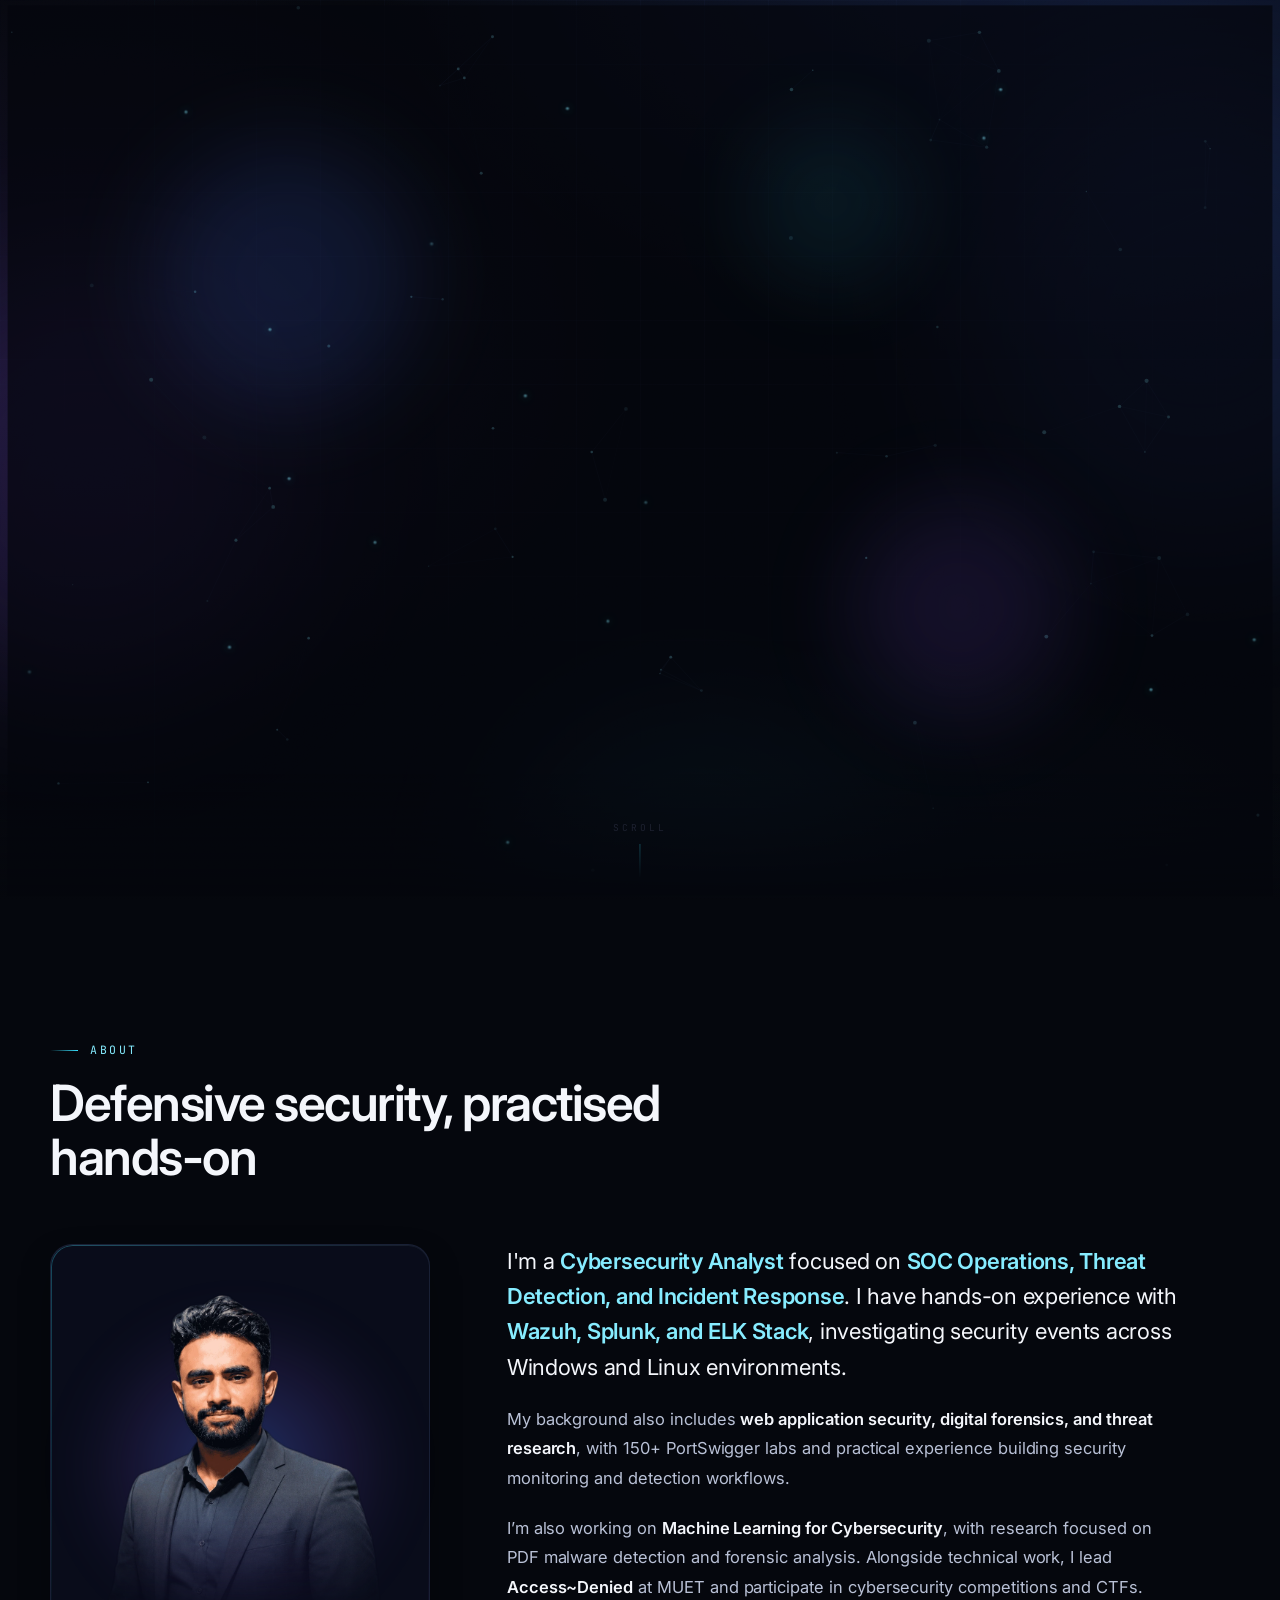
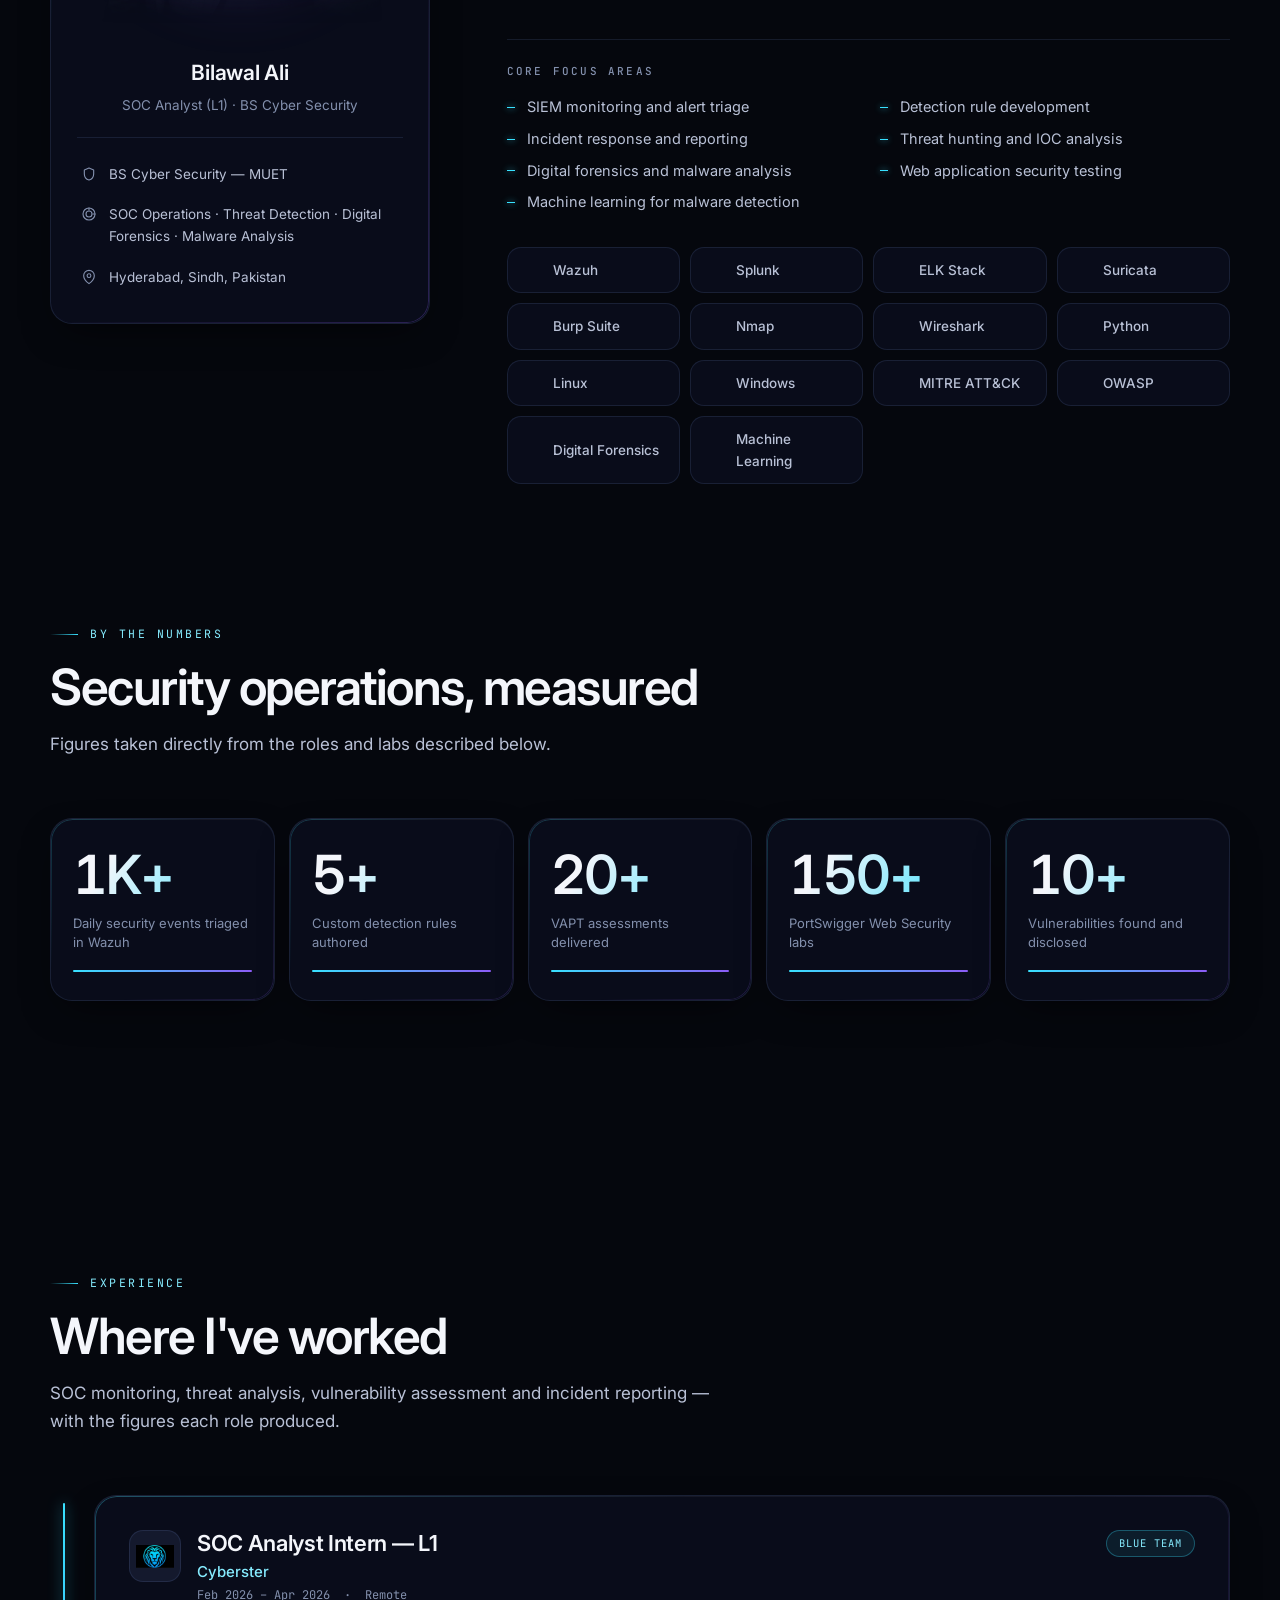
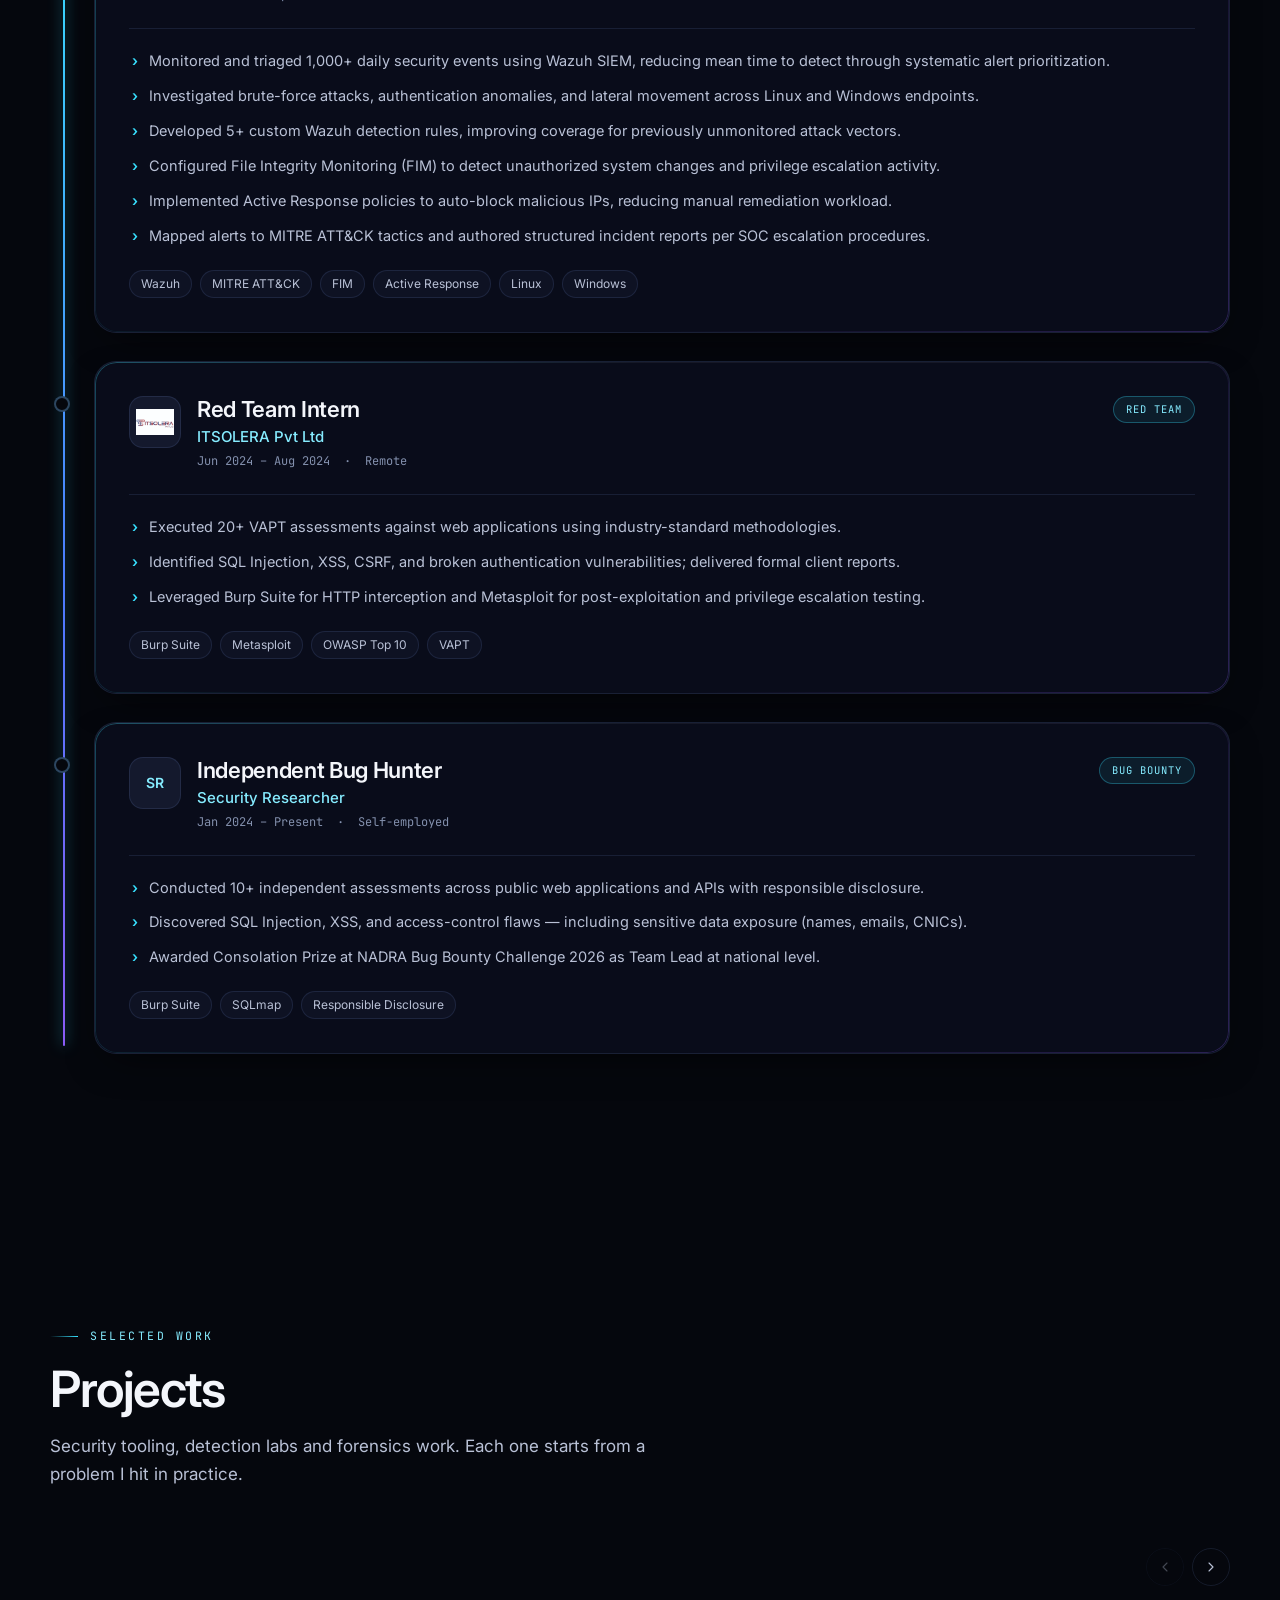
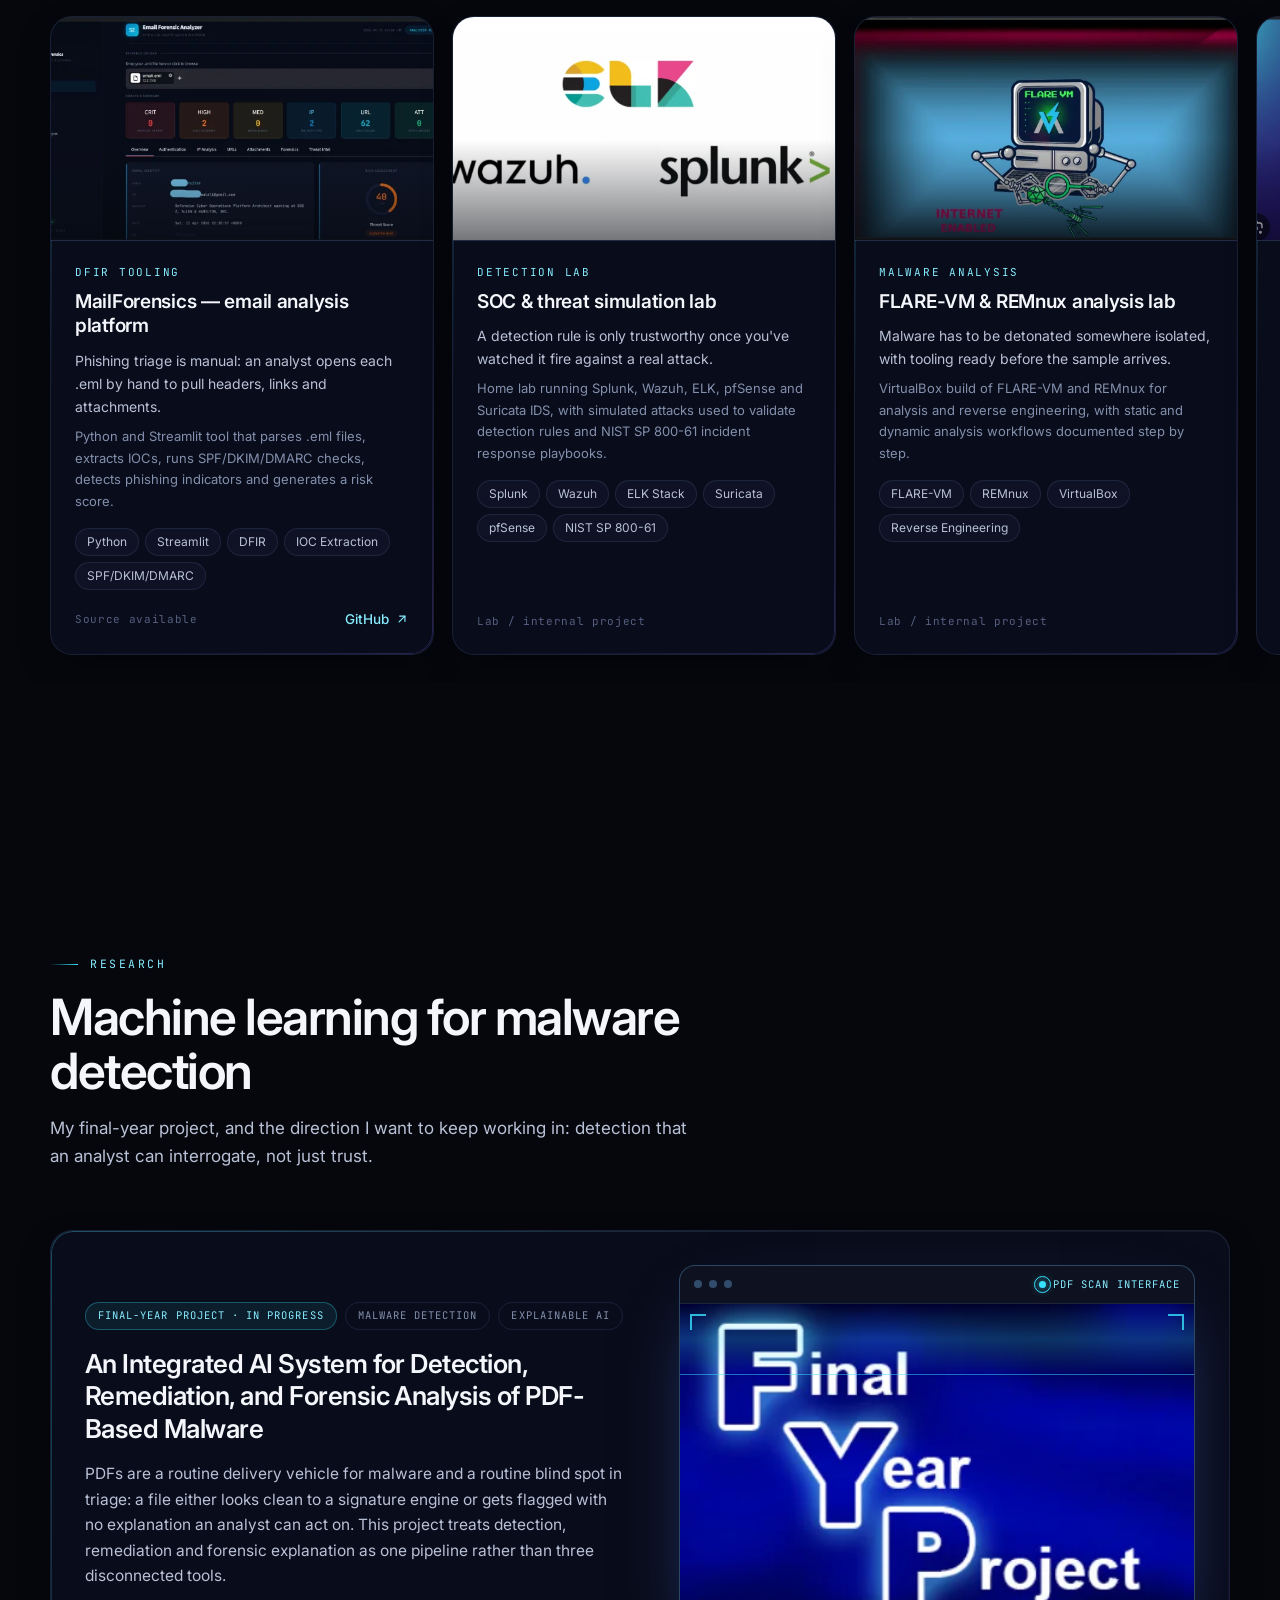
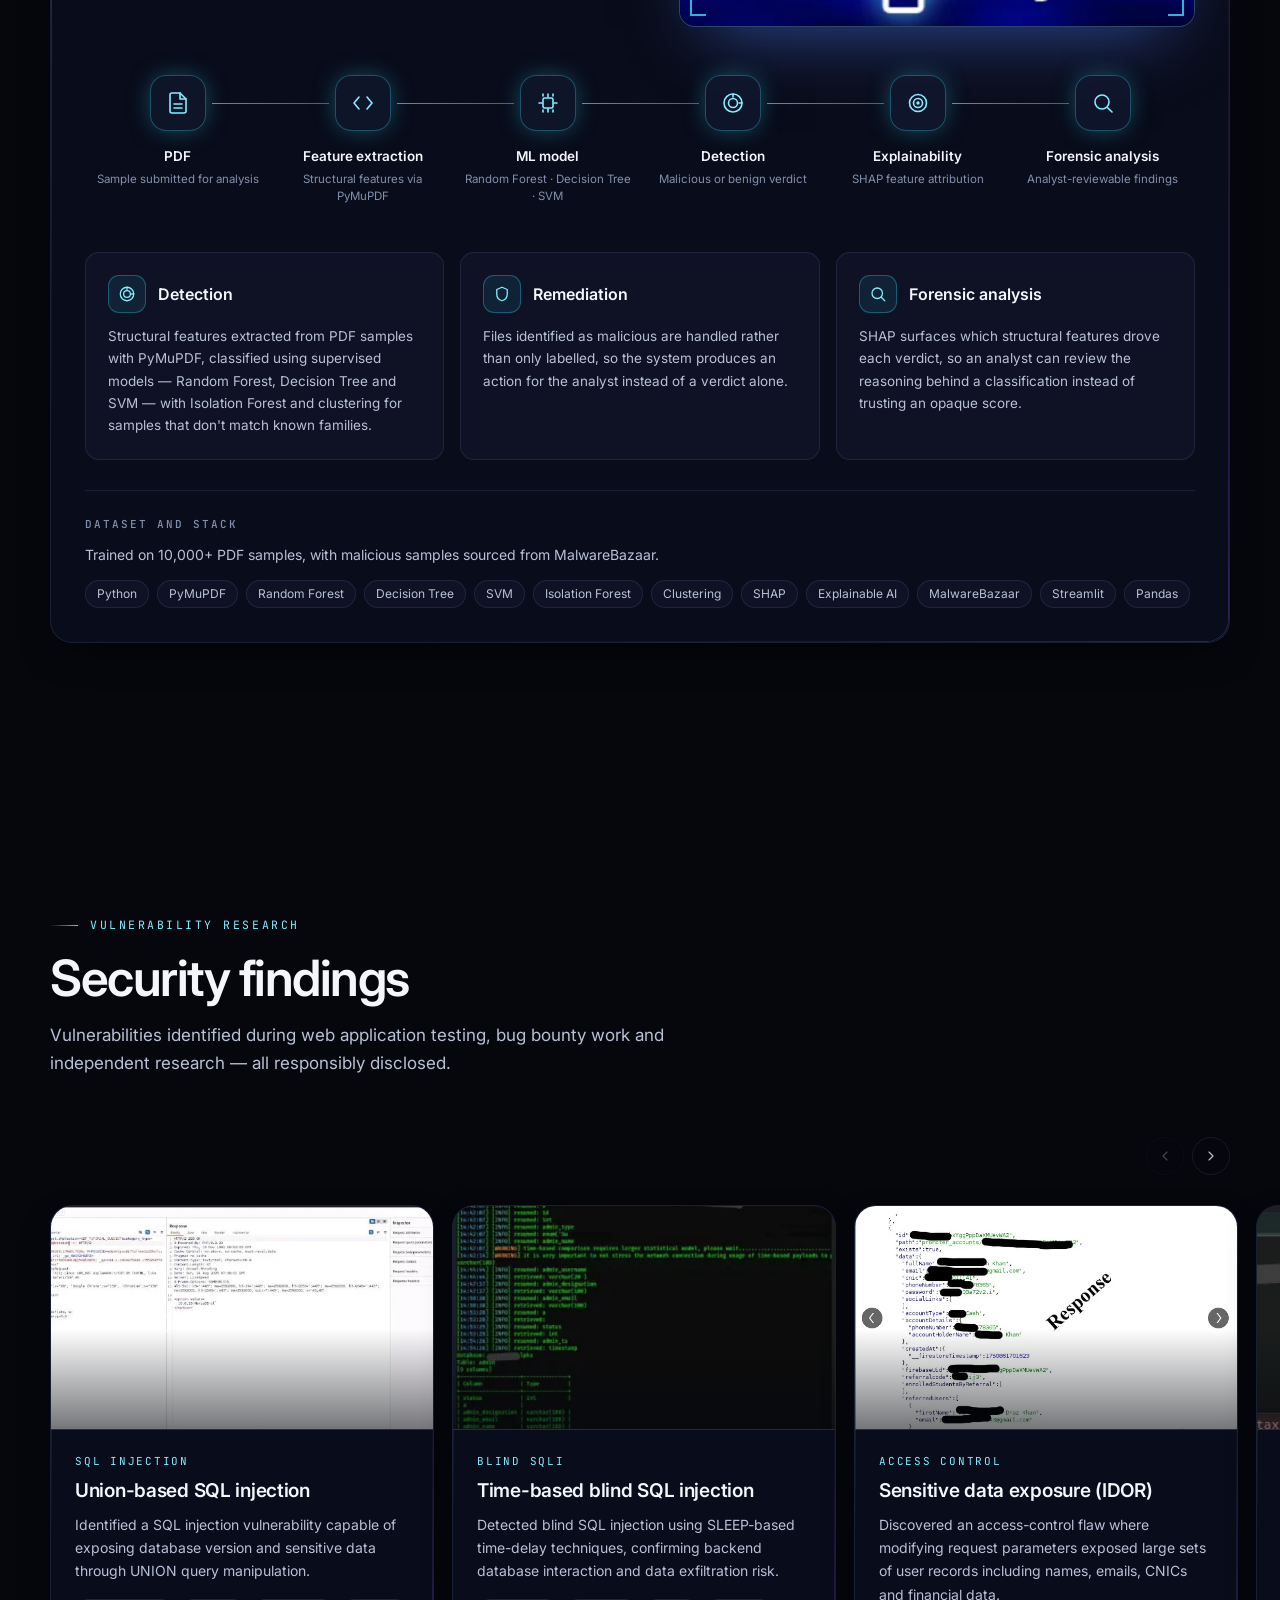
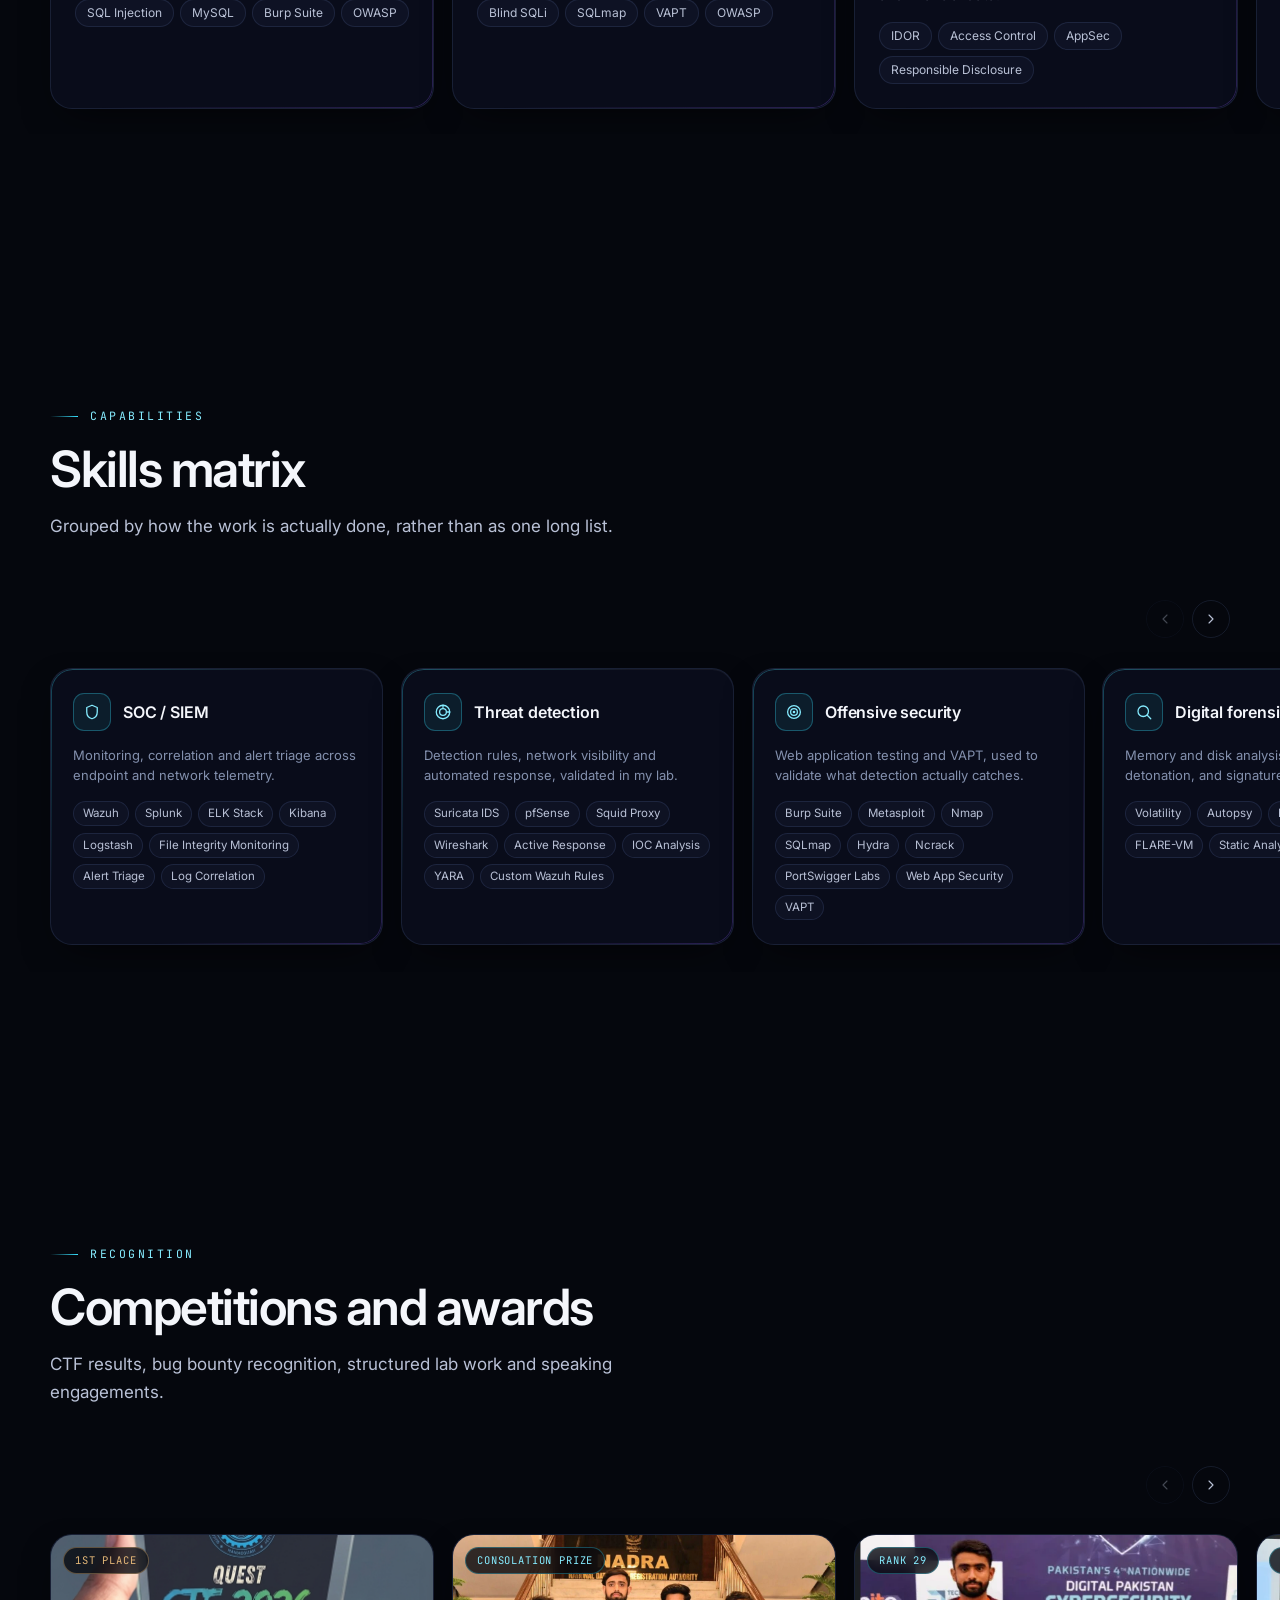
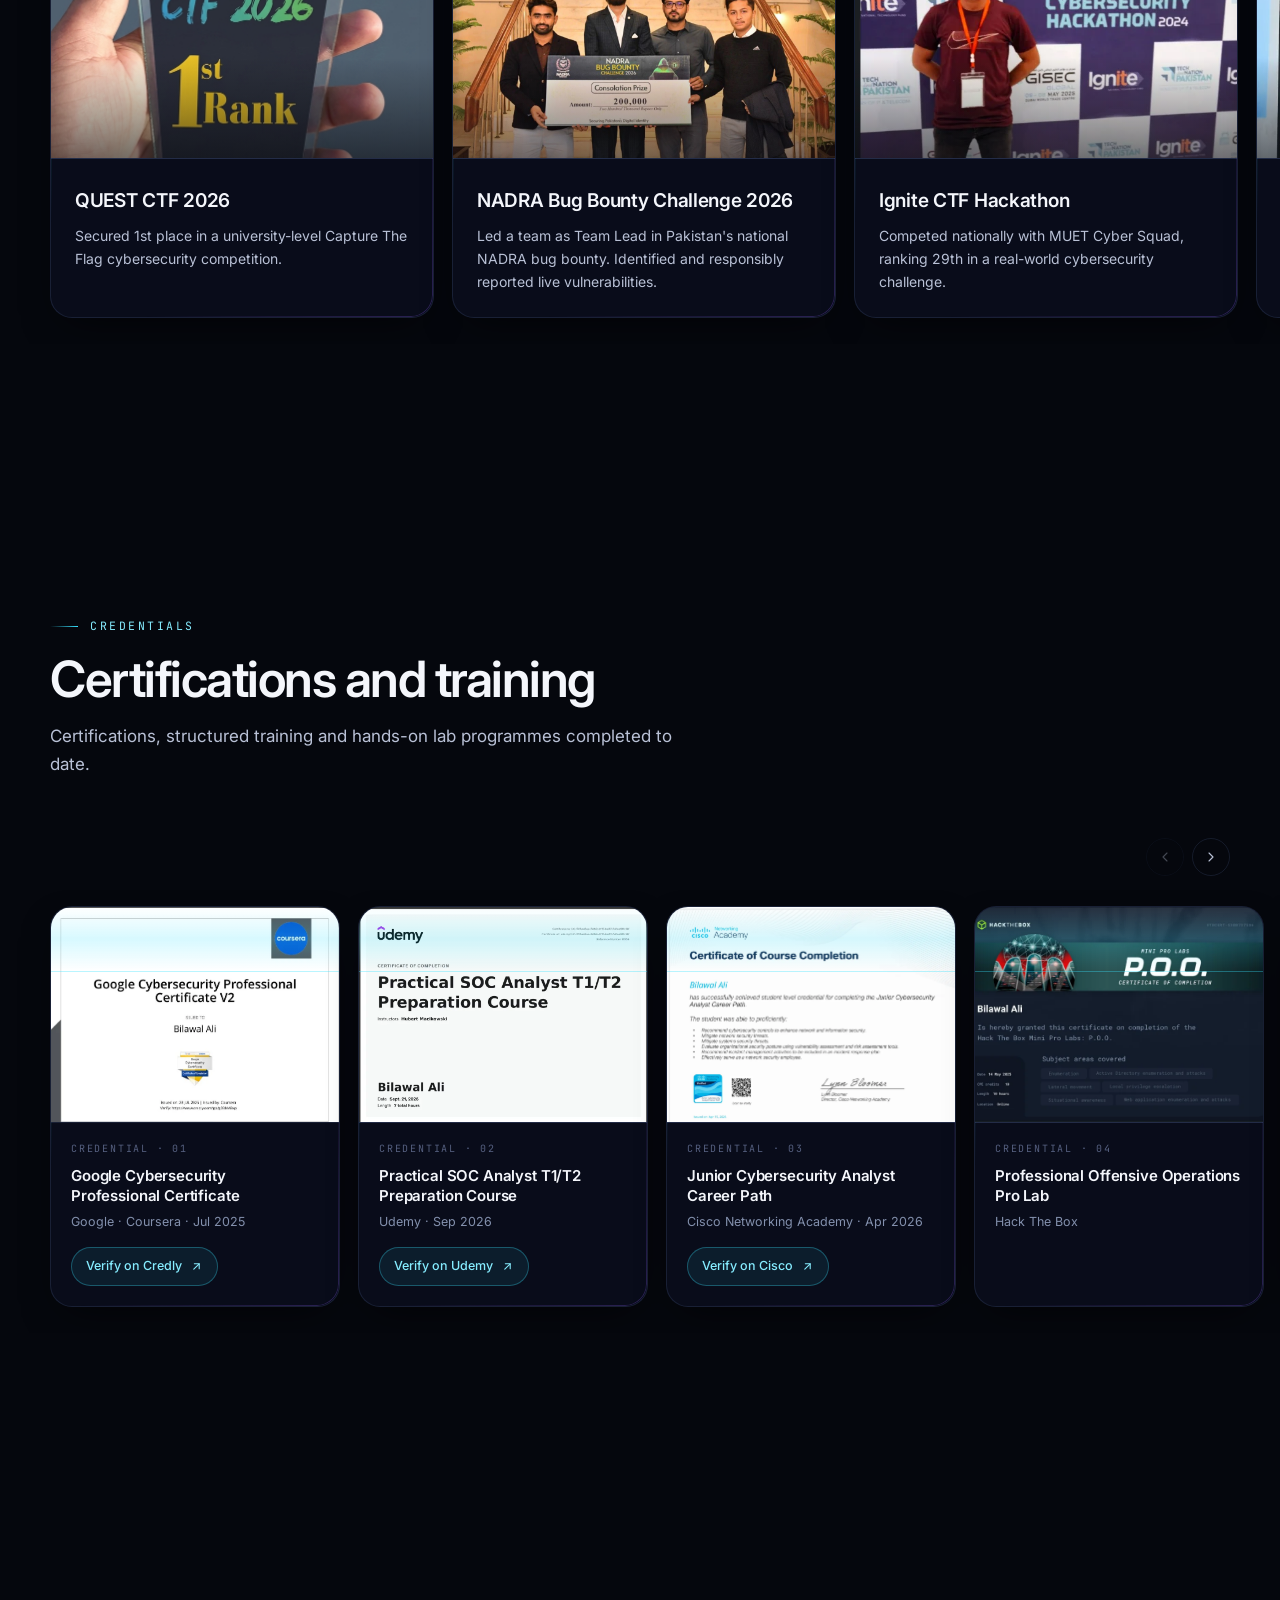
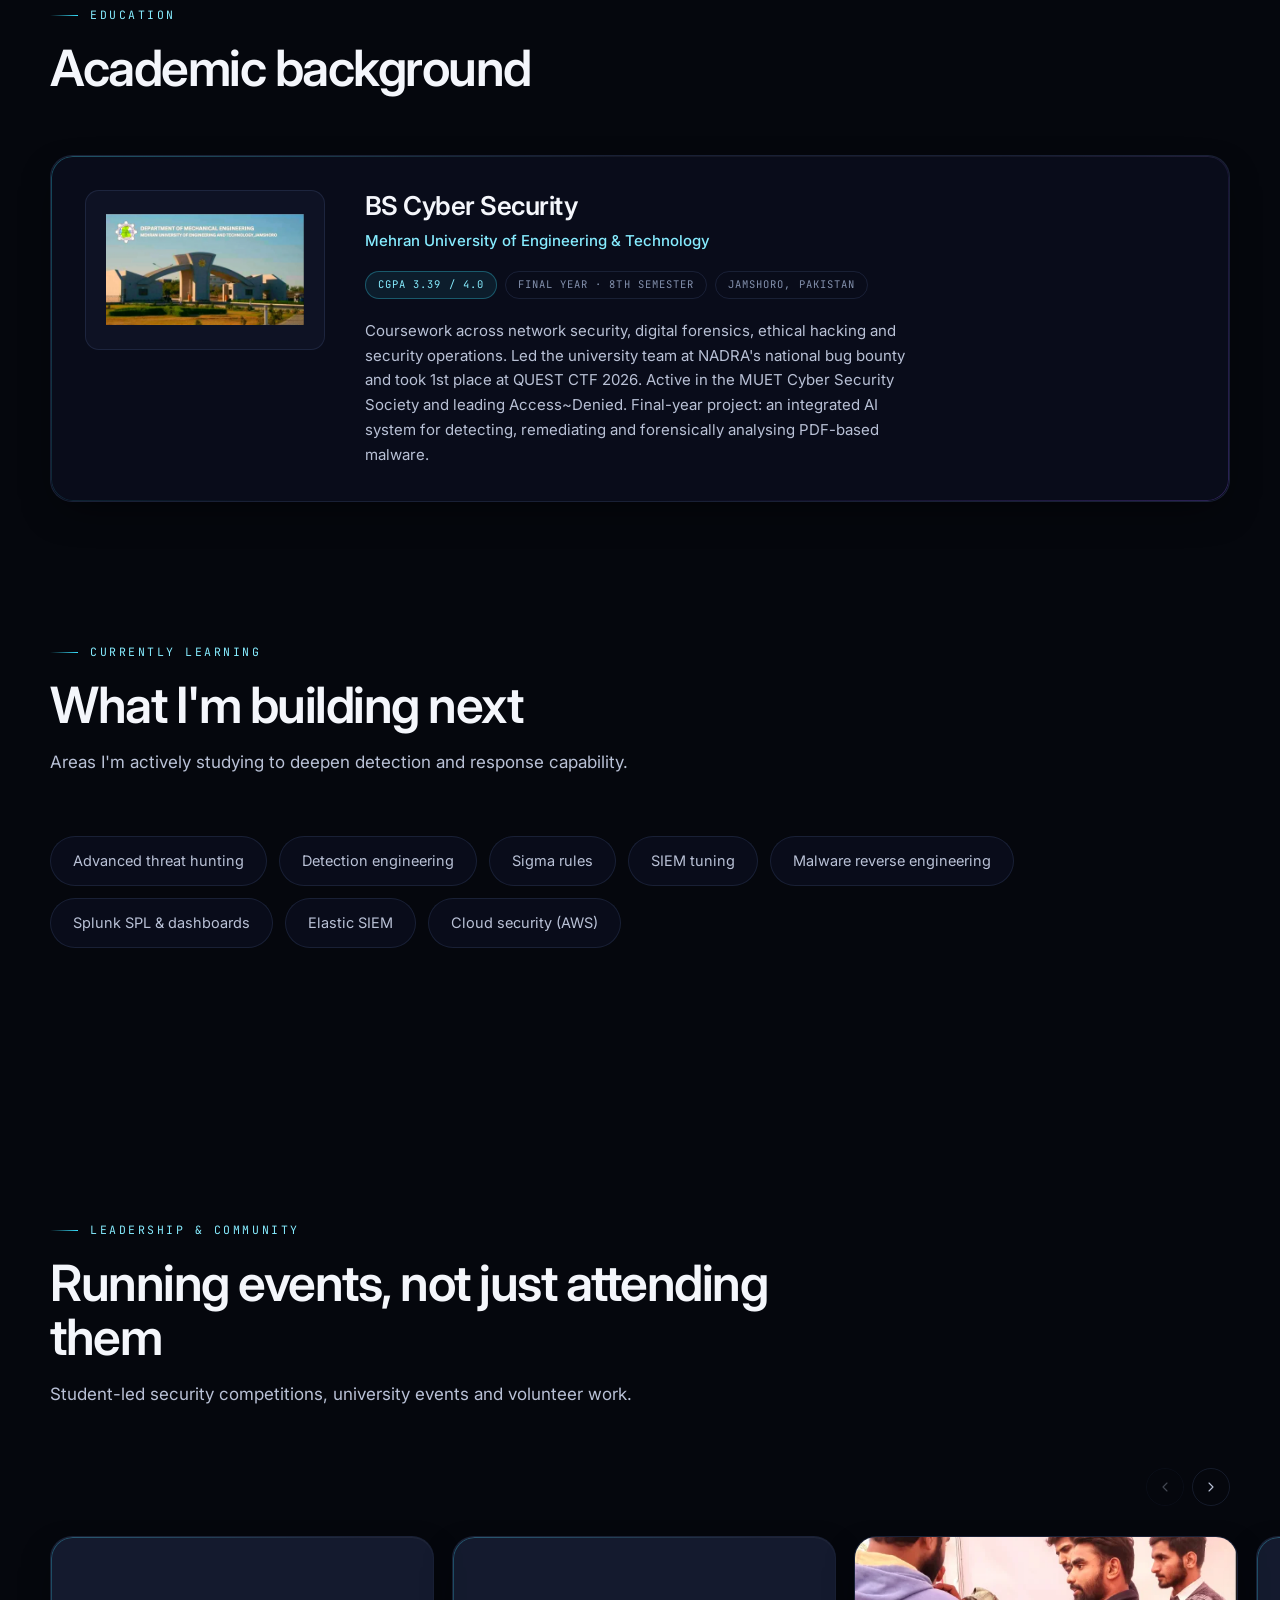
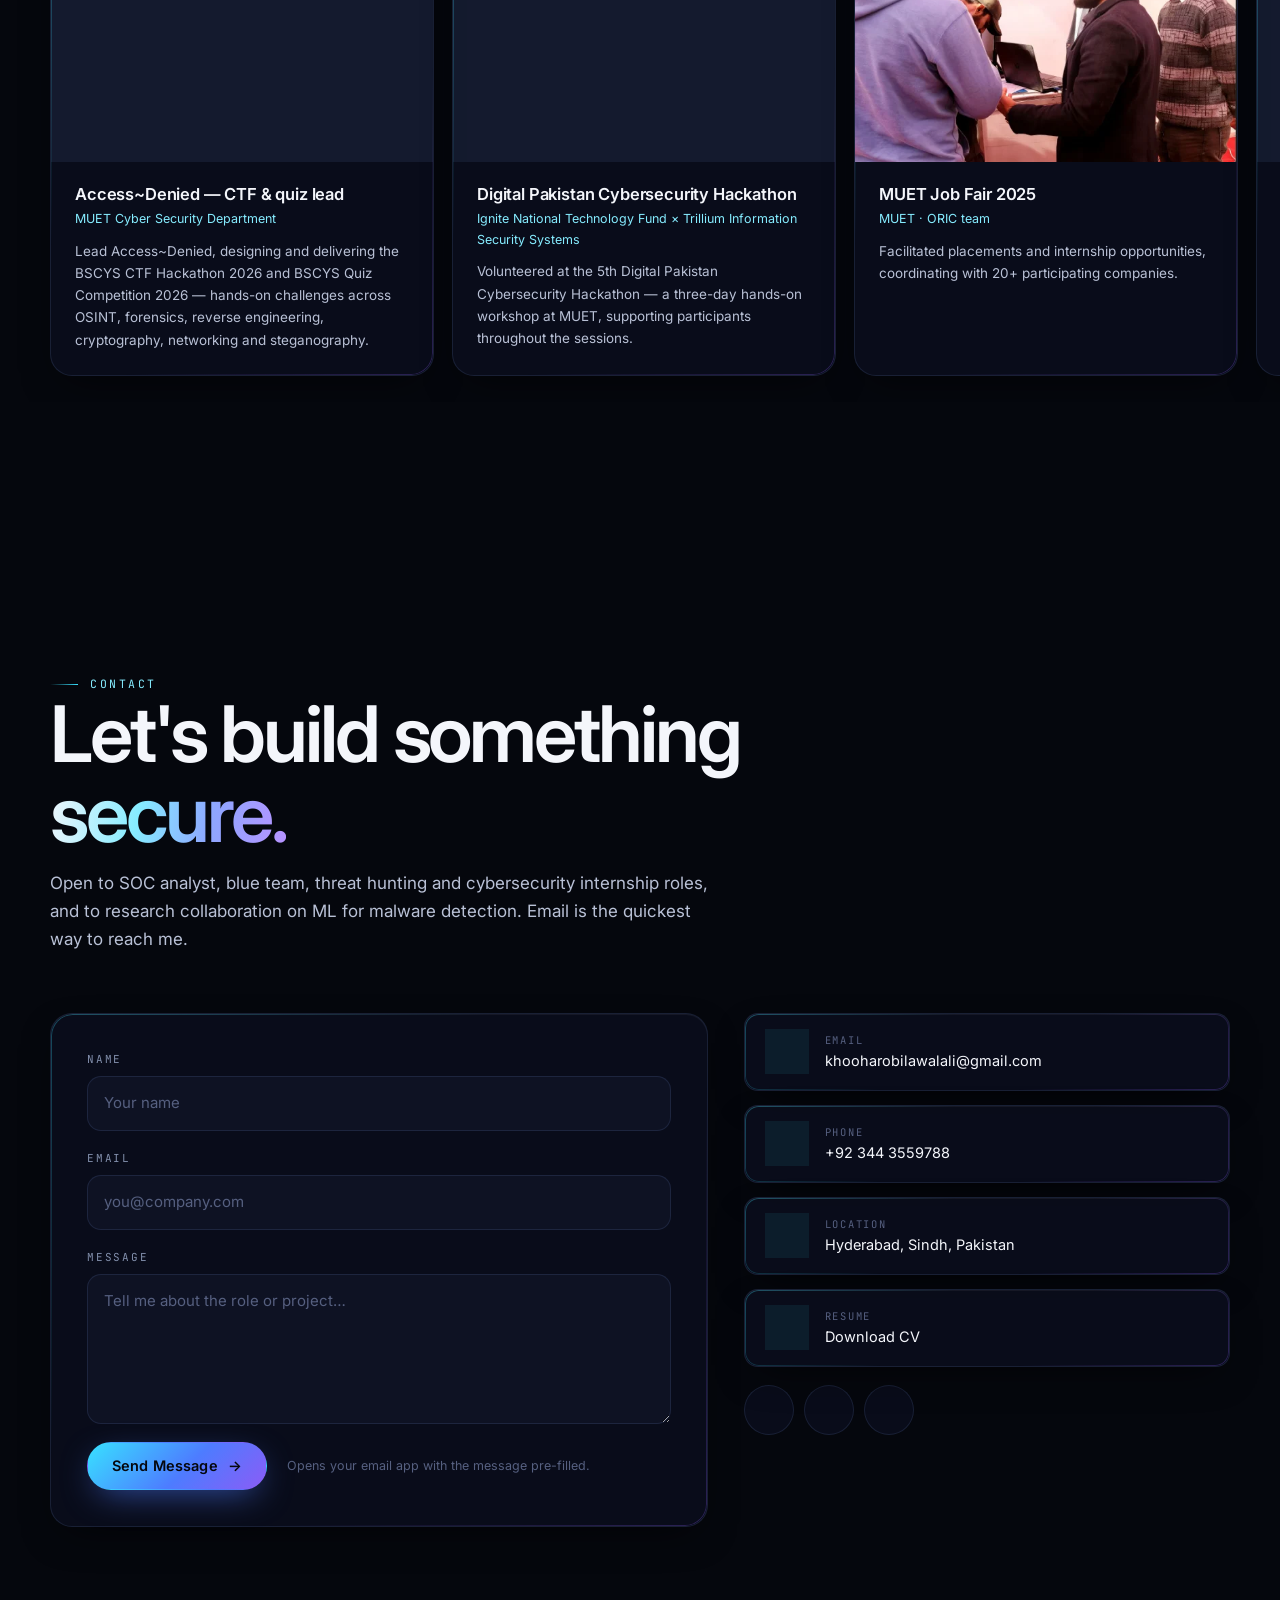
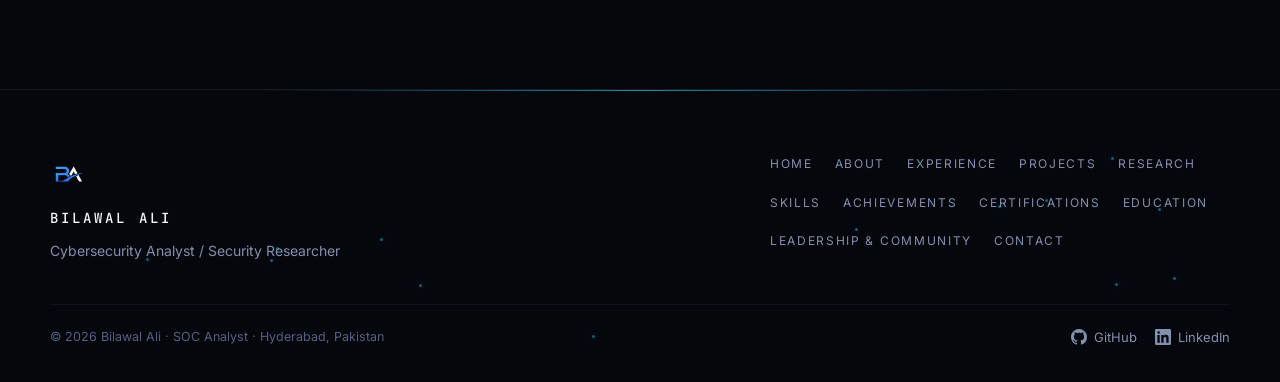
==== index.html @ d2f66413 "Add files via upload" ====
<!DOCTYPE html>
<html lang="en" data-theme="dark">
<head>
    <meta charset="UTF-8" />
    <meta name="viewport" content="width=device-width, initial-scale=1, viewport-fit=cover" />
    <meta property="og:image" content="https://bila-ali.github.io/assets/logo/logo-icon.png" />

    <title>Bilawal Ali — SOC Analyst &amp; Security Researcher</title>
    <meta name="description" content="Bilawal Ali — SOC analyst and final-year BS Cyber Security student at MUET. Threat detection with Wazuh, Splunk and ELK, offensive security and VAPT, digital forensics, and machine learning for PDF malware detection." />
    <meta name="author" content="Bilawal Ali" />
    <link rel="canonical" href="https://bila-ali.github.io/" />
    <meta property="og:url" content="https://bila-ali.github.io/" />    
    <link rel="icon" type="image/png" href="assets/logo/favicon.png" />
    <link rel="apple-touch-icon" href="assets/logo/logo-icon.png" />

    <meta property="og:type" content="profile" />
    <meta property="og:title" content="Bilawal Ali — SOC Analyst &amp; Security Researcher" />
    <meta property="og:description" content="Threat detection and security operations with Wazuh, Splunk and ELK. Offensive security, digital forensics, and machine learning for malware detection." />
    <meta property="og:locale" content="en_US" />
    <meta property="profile:first_name" content="Bilawal" />
    <meta property="profile:last_name" content="Ali" />
    <meta name="twitter:card" content="summary" />
    <meta name="twitter:image" content="https://bila-ali.github.io/assets/logo/logo-icon.png" />
    <meta name="twitter:title" content="Bilawal Ali — SOC Analyst &amp; Security Researcher" />
    <meta name="twitter:description" content="Threat detection and security operations with Wazuh, Splunk and ELK. Offensive security, digital forensics, and ML for malware detection." />

    <meta name="theme-color" content="#05070d" media="(prefers-color-scheme: dark)" />
    <meta name="theme-color" content="#f3f5fb" media="(prefers-color-scheme: light)" />

    <link rel="preconnect" href="https://fonts.googleapis.com" />
    <link rel="preconnect" href="https://fonts.gstatic.com" crossorigin />
    <link rel="stylesheet" href="https://fonts.googleapis.com/css2?family=Inter:wght@300;400;500;600;700&family=JetBrains+Mono:wght@400;500&display=swap" />

    <!-- Theme applied before first paint to avoid a flash. Dark is the default. -->
    <script>
        (function () {
            try {
                document.documentElement.setAttribute("data-theme", "dark");
            } catch (e) { /* storage blocked — dark stays */ }
            document.documentElement.classList.add("is-loading");
        })();
    </script>

    <style>
        /* ==========================================================
           1. TOKENS — dark "command centre" default, light via swap
           ========================================================== */
        :root {
            --sans: 'Inter', -apple-system, BlinkMacSystemFont, 'Segoe UI', Roboto, sans-serif;
            --mono: 'JetBrains Mono', ui-monospace, 'SF Mono', Menlo, monospace;
            --r-s: 10px; --r-m: 14px; --r-l: 22px;
            --ease: cubic-bezier(0.22, 1, 0.36, 1);
            --container: 1180px;
            --nav-h: 72px;
            --gutter: clamp(20px, 5vw, 40px);
            --sec: clamp(72px, 11vw, 132px);
        }
        :root, [data-theme="dark"] {
            --bg: #05070d;
            --bg-2: #080b15;
            --glass: rgba(11, 16, 32, 0.74);
            --glass-2: rgba(20, 28, 52, 0.62);
            --line: rgba(140, 170, 255, 0.12);
            --line-soft: rgba(140, 170, 255, 0.07);
            --line-strong: rgba(120, 190, 255, 0.34);
            --fill-1: rgba(140, 170, 255, 0.045);
            --fill-2: rgba(140, 170, 255, 0.085);
            --text: #f4f6fb;
            --text-2: #b9c1d6;
            --muted: #8390ad;
            --dim: #566080;
            --blue: #4d7cff;
            --cyan: #38e1ff;
            --violet: #8b5cf6;
            --magenta: #d946ef;
            --accent: #38e1ff;
            --accent-text: #86ecff;
            --accent-soft: rgba(56, 225, 255, 0.08);
            --accent-line: rgba(56, 225, 255, 0.3);
            --gold: #e3b778;
            --gold-line: rgba(227, 183, 120, 0.36);
            --gold-soft: rgba(227, 183, 120, 0.09);
            --nav-bg: rgba(7, 10, 20, 0.62);
            --overlay: rgba(3, 5, 10, 0.92);
            --sh-2: 0 14px 40px -16px rgba(0, 0, 0, 0.75);
            --sh-glow: 0 0 0 1px rgba(56, 225, 255, 0.18), 0 18px 60px -18px rgba(77, 124, 255, 0.45);
            --btn-fg: #05070d;
            --grid-line: rgba(120, 160, 255, 0.045);
            color-scheme: dark;
        }
        [data-theme="light"] {
            --bg: #f3f5fb;
            --bg-2: #eaeef8;
            --glass: rgba(255, 255, 255, 0.82);
            --glass-2: rgba(255, 255, 255, 0.85);
            --line: rgba(30, 50, 110, 0.13);
            --line-soft: rgba(30, 50, 110, 0.07);
            --line-strong: rgba(37, 99, 235, 0.4);
            --fill-1: rgba(30, 50, 110, 0.04);
            --fill-2: rgba(30, 50, 110, 0.075);
            --text: #0b1020;
            --text-2: #38415a;
            --muted: #5f6a86;
            --dim: #8792ae;
            --blue: #2563eb;
            --cyan: #0891b2;
            --violet: #6d3fe0;
            --magenta: #b92fc4;
            --accent: #2563eb;
            --accent-text: #1d4ed8;
            --accent-soft: rgba(37, 99, 235, 0.08);
            --accent-line: rgba(37, 99, 235, 0.3);
            --gold: #94661a;
            --gold-line: rgba(148, 102, 26, 0.34);
            --gold-soft: rgba(148, 102, 26, 0.09);
            --nav-bg: rgba(255, 255, 255, 0.72);
            --overlay: rgba(235, 239, 250, 0.94);
            --sh-2: 0 14px 40px -18px rgba(30, 50, 110, 0.3);
            --sh-glow: 0 0 0 1px rgba(37, 99, 235, 0.22), 0 18px 50px -20px rgba(37, 99, 235, 0.4);
            --btn-fg: #ffffff;
            --grid-line: rgba(30, 50, 110, 0.05);
            color-scheme: light;
        }

        /* ==========================================================
           2. BASE
           ========================================================== */
        *, *::before, *::after { box-sizing: border-box; }
        html { -webkit-text-size-adjust: 100%; scroll-padding-top: 88px; }
        html.lenis, html.lenis body { height: auto; }
        .lenis.lenis-smooth { scroll-behavior: auto !important; }
        .lenis.lenis-stopped { overflow: hidden; }
        html.is-loading, html.is-loading body { overflow: hidden; }
        body {
            margin: 0; background: var(--bg); color: var(--text);
            font-family: var(--sans); font-size: 16px; line-height: 1.65;
            -webkit-font-smoothing: antialiased; text-rendering: optimizeLegibility;
            overflow-x: clip; min-height: 100vh;
        }
        main { overflow-x: clip; }
        img, svg { display: block; max-width: 100%; }
        a { color: inherit; text-decoration: none; }
        button { font: inherit; color: inherit; cursor: pointer; background: none; border: 0; padding: 0; }
        h1, h2, h3, h4, p, ul, dl, dd { margin: 0; }
        ul { padding: 0; list-style: none; }
        ::selection { background: rgba(56, 225, 255, 0.28); color: #fff; }
        :focus-visible { outline: 2px solid var(--cyan); outline-offset: 3px; border-radius: 6px; }
        .sr-only { position: absolute; width: 1px; height: 1px; overflow: hidden; clip: rect(0 0 0 0); white-space: nowrap; }
        .skip-link { position: fixed; left: 12px; top: -60px; z-index: 300; background: var(--cyan); color: #05070d; padding: 10px 16px; border-radius: 10px; font-weight: 600; transition: top .2s; }
        .skip-link:focus { top: 12px; }
        .wrap { width: 100%; max-width: calc(var(--container) + var(--gutter) * 2); margin-inline: auto; padding-inline: var(--gutter); }
        #progress { position: fixed; top: 0; left: 0; height: 2px; width: 0; z-index: 130; background: linear-gradient(90deg, var(--blue), var(--cyan), var(--violet)); box-shadow: 0 0 12px rgba(56, 225, 255, .6); }

        /* ==========================================================
           3. ENVIRONMENT — grid, haze, orbs, noise, particles
           ========================================================== */
        .env { position: fixed; inset: 0; z-index: -3; pointer-events: none; overflow: hidden;
            background:
                radial-gradient(1100px 700px at 82% -8%, rgba(77, 124, 255, .16), transparent 62%),
                radial-gradient(900px 640px at 6% 38%, rgba(139, 92, 246, .11), transparent 60%),
                radial-gradient(800px 560px at 70% 108%, rgba(56, 225, 255, .08), transparent 60%),
                var(--bg); }
        [data-theme="light"] .env { background:
                radial-gradient(1000px 640px at 82% -8%, rgba(37, 99, 235, .12), transparent 62%),
                radial-gradient(800px 600px at 6% 40%, rgba(109, 63, 224, .09), transparent 60%),
                var(--bg); }
        .env::before { content: ""; position: absolute; inset: 0;
            background-image: linear-gradient(var(--grid-line) 1px, transparent 1px), linear-gradient(90deg, var(--grid-line) 1px, transparent 1px);
            background-size: 64px 64px;
            -webkit-mask-image: radial-gradient(ellipse 80% 70% at 50% 30%, #000 20%, transparent 78%);
                    mask-image: radial-gradient(ellipse 80% 70% at 50% 30%, #000 20%, transparent 78%); }
        .env::after { content: ""; position: absolute; inset: 0; opacity: .5;
            /* very faint circuit traces */
            background:
                linear-gradient(90deg, transparent 0 12%, rgba(56,225,255,.05) 12% calc(12% + 1px), transparent calc(12% + 1px) 100%) 0 0 / 100% 240px,
                linear-gradient(0deg, transparent 0 60%, rgba(139,92,246,.05) 60% calc(60% + 1px), transparent calc(60% + 1px) 100%) 0 0 / 320px 100%; }
        .bg-orb { position: absolute; border-radius: 50%; filter: blur(80px); opacity: .5; will-change: transform; }
        .bg-orb--1 { width: 420px; height: 420px; left: -120px; top: 30%; background: rgba(139, 92, 246, .28); }
        .bg-orb--2 { width: 480px; height: 480px; right: -160px; top: 8%; background: rgba(77, 124, 255, .3); }
        .bg-orb--3 { width: 360px; height: 360px; left: 40%; bottom: -160px; background: rgba(56, 225, 255, .18); }
        [data-theme="light"] .bg-orb { opacity: .22; }
        #fx { position: fixed; inset: 0; z-index: -2; pointer-events: none; width: 100%; height: 100%; }
        .noise { position: fixed; inset: 0; z-index: -1; pointer-events: none; opacity: .045; mix-blend-mode: overlay;
            background-image: url("data:image/svg+xml;utf8,<svg xmlns='http://www.w3.org/2000/svg' width='160' height='160'><filter id='n'><feTurbulence type='fractalNoise' baseFrequency='.9' numOctaves='2' stitchTiles='stitch'/></filter><rect width='100%' height='100%' filter='url(%23n)'/></svg>"); }
        .cursor-glow { position: fixed; left: 0; top: 0; width: 520px; height: 520px; margin: -260px 0 0 -260px; z-index: -1; pointer-events: none; border-radius: 50%;
            background: radial-gradient(circle, rgba(77, 124, 255, .14), rgba(139, 92, 246, .06) 45%, transparent 70%); opacity: 0; transition: opacity .6s; }
        .cursor-glow.is-on { opacity: 1; }

        /* ==========================================================
           4. PRELOADER
           ========================================================== */
        .preloader { position: fixed; inset: 0; z-index: 500; background: #05070d; display: grid; place-items: center; overflow: hidden; color: #f4f6fb; }
        .pl-orb { position: absolute; border-radius: 50%; filter: blur(46px); opacity: .55; }
        .pl-orb:nth-child(1) { width: 260px; height: 260px; left: 12%; top: 18%; background: rgba(77, 124, 255, .35); }
        .pl-orb:nth-child(2) { width: 220px; height: 220px; right: 14%; bottom: 20%; background: rgba(139, 92, 246, .32); }
        .pl-orb:nth-child(3) { width: 160px; height: 160px; right: 30%; top: 14%; background: rgba(56, 225, 255, .22); }
        .pl-dot { position: absolute; width: 3px; height: 3px; border-radius: 50%; background: #86ecff; box-shadow: 0 0 10px #38e1ff; opacity: .7; }
        .loader-content { position: relative; text-align: center; width: min(420px, 82vw); }
        .pl-name { font-weight: 300; font-size: clamp(26px, 6vw, 44px); letter-spacing: .34em; padding-left: .34em; }
        .pl-role { margin-top: 14px; font-family: var(--mono); font-size: 11px; letter-spacing: .32em; padding-left: .32em; color: #86ecff; }
        .pl-bar { position: relative; margin: 38px auto 0; height: 2px; width: 100%; background: rgba(140, 170, 255, .14); overflow: hidden; border-radius: 2px; }
        .progress-bar { position: absolute; inset: 0; transform-origin: left; transform: scaleX(0); background: linear-gradient(90deg, #4d7cff, #38e1ff, #8b5cf6); box-shadow: 0 0 14px rgba(56, 225, 255, .8); }
        .pl-count { margin-top: 16px; font-family: var(--mono); font-size: 13px; letter-spacing: .2em; color: #8390ad; font-variant-numeric: tabular-nums; }

        /* ==========================================================
           5. NAVIGATION — floating glass pill
           ========================================================== */
        header { position: fixed; top: 0; left: 0; right: 0; z-index: 120; pointer-events: none; }
        #nav { position: relative; z-index: 2; }
        #nav { display: flex; justify-content: center; padding: 16px var(--gutter) 0; transition: padding .4s var(--ease); }
        .nav__inner { pointer-events: auto; display: flex; align-items: center; gap: 16px; width: 100%; max-width: var(--container); height: 56px; padding: 0 12px 0 22px;
            border: 1px solid transparent; border-radius: 999px; background: transparent;
            transition: max-width .5s var(--ease), height .4s var(--ease), background .4s, border-color .4s, box-shadow .4s, backdrop-filter .4s; }
        #nav.is-scrolled { padding-top: 10px; }
        #nav.is-scrolled .nav__inner { max-width: 1120px; height: 50px; background: var(--nav-bg); border-color: var(--line); box-shadow: 0 0 0 1px rgba(56, 225, 255, .05), 0 10px 40px -12px rgba(0, 0, 0, .6), 0 0 28px -8px rgba(56, 225, 255, .18);
            -webkit-backdrop-filter: blur(18px) saturate(150%); backdrop-filter: blur(18px) saturate(150%); }
        .nav__brand { font-family: var(--mono); font-size: 12.5px; font-weight: 500; letter-spacing: .2em; white-space: nowrap; color: var(--text); }
        .nav__brand b { color: var(--cyan); font-weight: 500; }
        .nav__brand { display: inline-flex; align-items: center; gap: 12px; }
        .brand-logo { width: 34px; height: 34px; border-radius: 9px; }
        @media (max-width: 360px) { .brand-logo { width: 28px; height: 28px; } }
        .nav__links { position: relative; display: flex; gap: 2px; margin-left: auto; }
        .nav__links a { position: relative; white-space: nowrap; z-index: 1; padding: 8px 8px; font-size: 11px; font-weight: 500; letter-spacing: .09em; text-transform: uppercase; color: var(--muted); border-radius: 999px; transition: color .45s var(--ease), background-color .25s; }
        .nav__links a:hover { background: var(--fill-1); }
        .nav__links a:focus-visible { outline: 2px solid var(--cyan); outline-offset: 2px; }
        .nav__links a:hover { color: var(--text); }
        .nav__links a.is-active { color: var(--accent-text); }
        .nav__ind { position: absolute; left: 0; top: 0; z-index: 0; width: 0; height: 0; border-radius: 999px; background: var(--accent-soft); border: 1px solid var(--accent-line); box-shadow: 0 0 18px -6px rgba(56, 225, 255, .45); opacity: 0; pointer-events: none;
            transition: transform .65s var(--ease), width .65s var(--ease), height .65s var(--ease), top .65s var(--ease), opacity .4s ease; will-change: transform, width; }
        .nav__side { display: flex; align-items: center; gap: 10px; }
        .status { display: inline-flex; align-items: center; gap: 9px; padding: 7px 14px 7px 12px; border: 1px solid rgba(52, 211, 153, .28); border-radius: 999px; background: rgba(52, 211, 153, .07); font-family: var(--sans); font-size: 12.5px; font-weight: 500; letter-spacing: .005em; line-height: 1; color: var(--text); white-space: nowrap; transition: border-color .3s, background-color .3s; }
        .status:hover { border-color: rgba(52, 211, 153, .5); background: rgba(52, 211, 153, .11); }
        .status .dot { width: 7px; height: 7px; background: #34d399; box-shadow: 0 0 8px rgba(52, 211, 153, .85); }
        .status .dot::after { border-color: #34d399; }
        .dot { position: relative; width: 7px; height: 7px; border-radius: 50%; background: var(--cyan); box-shadow: 0 0 10px var(--cyan); flex: none; }
        .dot::after { content: ""; position: absolute; inset: -5px; border-radius: 50%; border: 1px solid var(--cyan); animation: ping 2.2s var(--ease) infinite; }
        @keyframes ping { 0% { transform: scale(.4); opacity: .9; } 100% { transform: scale(1.5); opacity: 0; } }
        .icon-btn { display: grid; place-items: center; width: 38px; height: 38px; border-radius: 50%; border: 1px solid var(--line); color: var(--text-2); transition: border-color .25s, color .25s, background .25s; }
        .icon-btn:hover { color: var(--text); border-color: var(--accent-line); background: var(--accent-soft); }
        .icon-btn svg { width: 17px; height: 17px; stroke-width: 1.7; }
        [data-theme="dark"] .i-sun, [data-theme="light"] .i-moon { display: none; }
        .nav__toggle { display: none; position: relative; z-index: 2; }
        .nav__toggle span { position: absolute; left: 11px; right: 11px; height: 1.5px; background: currentColor; border-radius: 2px; transition: transform .35s var(--ease), opacity .2s; }
        .nav__toggle span:nth-child(1) { top: 13px; } .nav__toggle span:nth-child(2) { top: 18px; } .nav__toggle span:nth-child(3) { top: 23px; }
        .nav__toggle.is-open span:nth-child(1) { transform: translateY(5px) rotate(45deg); }
        .nav__toggle.is-open span:nth-child(2) { opacity: 0; }
        .nav__toggle.is-open span:nth-child(3) { transform: translateY(-5px) rotate(-45deg); }

        .nav__drawer { pointer-events: none; position: fixed; inset: 0; z-index: 1; display: flex; flex-direction: column; justify-content: flex-start; gap: 0; padding: 92px var(--gutter) 40px; overflow-y: auto;
            background: radial-gradient(600px 400px at 80% 10%, rgba(77, 124, 255, .18), transparent 70%), radial-gradient(500px 400px at 10% 90%, rgba(139, 92, 246, .16), transparent 70%), var(--overlay);
            -webkit-backdrop-filter: blur(22px); backdrop-filter: blur(22px); visibility: hidden; opacity: 0; }
        .nav__drawer.is-open { pointer-events: auto; visibility: visible; opacity: 1; }
        .nav__drawer a { display: block; padding: 6px 0; font-size: clamp(22px, 6.4vw, 32px); font-weight: 300; letter-spacing: -.01em; color: var(--text-2); border-bottom: 1px solid var(--line-soft); }
        .nav__drawer a:hover { color: var(--cyan); }
        .nav__drawer .status { align-self: flex-start; margin-top: 26px; font-size: 13px; padding: 9px 16px 9px 14px; }

        /* ==========================================================
           6. BUTTONS
           ========================================================== */
        .btn { position: relative; display: inline-flex; align-items: center; gap: 10px; min-height: 48px; padding: 0 24px; border-radius: 999px; font-size: 14.5px; font-weight: 500; letter-spacing: .01em; white-space: nowrap; border: 1px solid var(--line-strong); color: var(--text);
            background: var(--fill-1); -webkit-backdrop-filter: blur(10px); backdrop-filter: blur(10px); transition: box-shadow .35s var(--ease), border-color .3s, background .3s, color .3s; will-change: transform; }
        .btn:hover { box-shadow: 0 0 0 1px rgba(56, 225, 255, .25), 0 0 30px -4px rgba(56, 225, 255, .4); border-color: var(--cyan); }
        .btn svg, .btn i { width: 17px; height: 17px; flex: none; }
        .btn .arr { display: inline-block; transition: transform .35s var(--ease); }
        .btn:hover .arr { transform: translateX(5px); }
        .btn--primary { background: linear-gradient(135deg, var(--cyan), var(--blue) 55%, var(--violet)); color: var(--btn-fg); border-color: transparent; font-weight: 600; box-shadow: 0 10px 34px -10px rgba(77, 124, 255, .7); }
        .btn--primary:hover { border-color: transparent; box-shadow: 0 14px 44px -8px rgba(56, 225, 255, .65); }
        .btn--sm { min-height: 42px; padding: 0 18px; font-size: 13.5px; }

        /* ==========================================================
           7. HERO + SPLINE ORB
           ========================================================== */
        /* Centered composition: copy on top, holographic planet rising from the bottom-centre.
           --g = globe diameter, --vis = how much of it shows above the hero's bottom edge. */
        .hero { --g: clamp(460px, 78vw, 1380px); --vis: calc(var(--g) * .34); position: relative; min-height: 100svh; display: flex; align-items: center; justify-content: center; text-align: center; padding: calc(var(--nav-h) + clamp(12px, 3vh, 40px)) 0 calc(var(--vis) * .42); overflow: clip; isolation: isolate; }
        .hero > .wrap { position: relative; z-index: 1; }
        .hero__orb { position: absolute; z-index: -1; left: 50%; margin-left: calc(var(--g) / -2); bottom: calc(var(--vis) - var(--g)); width: var(--g); height: var(--g); pointer-events: none; will-change: transform; }
        /* thin halo that hugs the planet's rim */
        .orb-glow { position: absolute; inset: -5%; border-radius: 50%; filter: blur(18px);
            background: radial-gradient(circle closest-side, transparent 84%, rgba(77, 124, 255, .26) 91%, rgba(139, 92, 246, .14) 96%, transparent 100%); }
        /* Lightweight CSS "security core" — transforms/opacity only, no iframe, no WebGL */
        .core { position: absolute; inset: 0; perspective: 1100px; transform-style: preserve-3d; }
        .core__sphere { position: absolute; inset: 0; border-radius: 50%; overflow: hidden; animation: float 10s ease-in-out infinite;
            background: radial-gradient(ellipse 62% 22% at 50% 0%, rgba(120, 200, 255, .14), transparent 72%), radial-gradient(circle at 50% 18%, rgba(22, 30, 84, .8) 0, rgba(10, 13, 40, .94) 46%, rgba(5, 7, 13, .98) 76%);
            box-shadow: 0 0 0 1px rgba(120, 200, 255, .2), 0 -8px 60px -6px rgba(77, 124, 255, .45), 0 -40px 170px -30px rgba(139, 92, 246, .28), inset 0 3px 2px rgba(190, 240, 255, .5), inset 0 40px 90px -50px rgba(77, 124, 255, .3); }
        .core__shine { position: absolute; left: 50%; top: -2%; width: 46%; height: 12%; margin-left: -23%; border-radius: 50%; background: radial-gradient(ellipse, rgba(210, 240, 255, .18), transparent 70%); filter: blur(10px); }
        /* wireframe: curved "latitude / longitude" lines radiating from the pole, slowly turning */
        @property --spin { syntax: "<angle>"; inherits: false; initial-value: 0deg; }
        .core__grid { position: absolute; inset: 0; opacity: .5; animation: spin 90s linear infinite;
            background:
                repeating-radial-gradient(circle at 50% 24%, transparent 0 calc(var(--g) * .075), rgba(150, 215, 255, .2) calc(var(--g) * .075 + 1px) calc(var(--g) * .075 + 1.5px)),
                repeating-conic-gradient(from var(--spin) at 50% 24%, rgba(150, 215, 255, .2) 0 .35deg, transparent .35deg 10deg);
            -webkit-mask-image: radial-gradient(circle at 50% 24%, #000 0, #000 34%, transparent 66%); mask-image: radial-gradient(circle at 50% 24%, #000 0, #000 34%, transparent 66%); }
        @keyframes spin { to { --spin: 10deg; } }
        @keyframes float { 50% { transform: translateY(-8px); } }
        .core__ring { position: absolute; inset: -9%; border-radius: 50%; border: 1px solid rgba(120, 200, 255, .3); transform-style: preserve-3d; }
        .core__ring i { position: absolute; left: 50%; top: -4px; width: 7px; height: 7px; margin-left: -3.5px; border-radius: 50%; background: #fff; box-shadow: 0 0 12px 2px var(--cyan); }
        .core__ring--1 { transform: rotateX(72deg) rotateZ(0deg); animation: ring1 40s linear infinite; }
        @keyframes ring1 { to { transform: rotateX(72deg) rotateZ(360deg); } }
        [data-theme="light"] .core__sphere { background: radial-gradient(ellipse 62% 26% at 50% 0%, rgba(77, 124, 255, .3), transparent 72%), radial-gradient(circle at 50% 18%, rgba(150, 170, 255, .4) 0, rgba(200, 210, 255, .28) 50%, rgba(243, 245, 251, 0) 78%);
            box-shadow: 0 0 0 1px rgba(37, 99, 235, .25), 0 -8px 60px -6px rgba(37, 99, 235, .3), inset 0 3px 2px rgba(255, 255, 255, .7); }
        [data-theme="light"] .core__grid { opacity: .55; }
        /* soft fade where the planet leaves the hero */
        .hero::before { content: ""; position: absolute; inset: 0; z-index: 0; pointer-events: none;
            background: linear-gradient(180deg, transparent 86%, var(--bg) 100%); }
        .hero__copy { max-width: 860px; margin-inline: auto; }
        .eyebrow { display: inline-flex; flex-wrap: wrap; justify-content: center; gap: 6px 14px; font-family: var(--mono); font-size: 11px; letter-spacing: .2em; text-transform: uppercase; color: var(--accent-text); }
        .eyebrow i { color: var(--dim); font-style: normal; }
        .hero__name { margin-top: 22px; font-size: clamp(34px, 5.8vw, 76px); font-weight: 600; line-height: 1.06; letter-spacing: -.035em; text-wrap: balance; }
        .hero__name span { display: block; }
        .hero__name span span { display: inline; }
        .hero__name .word-a { color: var(--text); }
        .hero__name .grad, .grad { background: linear-gradient(100deg, #f4f6fb 0%, #86ecff 38%, #8ea6ff 68%, #b892ff 100%); -webkit-background-clip: text; background-clip: text; color: transparent; }
        [data-theme="light"] .hero__name .grad, [data-theme="light"] .grad { background-image: linear-gradient(100deg, #0b1020 0%, #1d4ed8 55%, #6d3fe0 100%); }
        .hero__title { margin-top: 22px; font-size: clamp(16px, 2vw, 20px); color: var(--text); font-weight: 500; }
        .hero__title span { color: var(--cyan); margin: 0 6px; }
        .hero__disciplines { margin-top: 8px; font-family: var(--mono); font-size: 12px; letter-spacing: .04em; color: var(--muted); }
        .hero__bio { margin: 22px auto 0; max-width: 58ch; color: var(--text-2); font-size: clamp(15px, 1.5vw, 17px); }
        .hero__bio strong { color: var(--text); font-weight: 500; }
        .hero__actions { display: flex; flex-wrap: wrap; justify-content: center; gap: 12px; margin-top: 32px; }
        .hero__metrics { display: none; flex-direction: row; flex-wrap: wrap; gap: 14px 36px; margin-top: 44px; padding-top: 26px; border-top: 1px solid var(--line); }
        .hero__metric b { display: block; font-size: clamp(24px, 3vw, 32px); font-weight: 600; letter-spacing: -.02em; line-height: 1.1; background: linear-gradient(120deg, var(--text), var(--accent-text)); -webkit-background-clip: text; background-clip: text; color: transparent; }
        .hero__metric small { display: block; margin-top: 4px; max-width: 16ch; font-size: 11.5px; line-height: 1.4; color: var(--muted); }
        .scroll-cue { position: absolute; left: 50%; bottom: 22px; transform: translateX(-50%); display: flex; flex-direction: column; align-items: center; gap: 8px; font-family: var(--mono); font-size: 9.5px; letter-spacing: .3em; color: var(--dim); }
        .scroll-cue i { width: 1px; height: 34px; background: linear-gradient(var(--cyan), transparent); animation: cue 2.4s ease-in-out infinite; transform-origin: top; }
        @keyframes cue { 0%, 100% { transform: scaleY(.3); opacity: .4; } 50% { transform: scaleY(1); opacity: 1; } }

        /* ==========================================================
           8. SECTION SCAFFOLD + GLASS PANEL
           ========================================================== */
        .section { position: relative; padding: var(--sec) 0; }
        .head { max-width: 720px; margin-bottom: clamp(36px, 5vw, 60px); }
        .head--center { margin-inline: auto; text-align: center; }
        .head--wide { max-width: 800px; }
        .head__label { display: inline-flex; align-items: center; gap: 12px; font-family: var(--mono); font-size: 11.5px; letter-spacing: .22em; text-transform: uppercase; color: var(--accent-text); }
        .head__label::before { content: ""; width: 28px; height: 1px; background: linear-gradient(90deg, transparent, var(--cyan)); }
        .head__title { margin-top: 16px; font-size: clamp(28px, 4.4vw, 50px); font-weight: 600; line-height: 1.08; letter-spacing: -.03em; }
        .head__desc { margin-top: 16px; color: var(--text-2); font-size: clamp(15px, 1.5vw, 17px); max-width: 60ch; }
        .head--center .head__desc { margin-inline: auto; }

        .panel { position: relative; background: var(--glass); border: 1px solid var(--line); border-radius: var(--r-l); box-shadow: var(--sh-2), inset 0 1px 0 rgba(255, 255, 255, .05);
            transform-style: preserve-3d; }
        .panel::before { content: ""; position: absolute; inset: 0; border-radius: inherit; padding: 1px; pointer-events: none; opacity: .55; transition: opacity .4s;
            background: linear-gradient(135deg, rgba(56, 225, 255, .55), transparent 38%, transparent 62%, rgba(139, 92, 246, .5));
            -webkit-mask: linear-gradient(#000 0 0) content-box, linear-gradient(#000 0 0); -webkit-mask-composite: xor; mask: linear-gradient(#000 0 0) content-box exclude, linear-gradient(#000 0 0); }
        .panel::after { content: ""; position: absolute; inset: 0; border-radius: inherit; pointer-events: none; opacity: 0; transition: opacity .4s;
            background: radial-gradient(420px circle at var(--mx, 50%) var(--my, 0%), rgba(120, 190, 255, .13), transparent 62%); }
        .panel--i:hover { box-shadow: var(--sh-glow), inset 0 1px 0 rgba(255, 255, 255, .07); }
        .panel--i:hover::before { opacity: 1; }
        .panel--i:hover::after { opacity: 1; }
        .panel > * { position: relative; z-index: 1; }

        .chip { display: inline-flex; align-items: center; padding: 4px 11px; font-size: 12px; line-height: 1.5; color: var(--text-2); background: var(--fill-1); border: 1px solid var(--line); border-radius: 999px; }
        .tag { display: inline-flex; align-items: center; padding: 4px 12px; font-family: var(--mono); font-size: 10.5px; letter-spacing: .1em; text-transform: uppercase; color: var(--muted); border: 1px solid var(--line); border-radius: 999px; }
        .tag--accent { color: var(--accent-text); border-color: var(--accent-line); background: var(--accent-soft); }
        .icon-tile { display: inline-grid; place-items: center; width: 38px; height: 38px; flex: none; border-radius: 11px; color: var(--accent-text); background: var(--accent-soft); border: 1px solid var(--accent-line); }
        .icon-tile svg { width: 18px; height: 18px; stroke-width: 1.7; }
        .icon-tile--lg { width: 52px; height: 52px; border-radius: 15px; }
        .icon-tile--lg svg { width: 24px; height: 24px; }
        .inline-link { display: inline-flex; align-items: center; gap: 6px; font-size: 13.5px; font-weight: 500; color: var(--accent-text); }
        .inline-link svg { width: 14px; height: 14px; stroke-width: 2; transition: transform .35s var(--ease); }
        .inline-link:hover svg, .card:hover .inline-link svg { transform: translate(3px, -3px); }

        /* ==========================================================
           9. ABOUT
           ========================================================== */
        .about { display: grid; grid-template-columns: minmax(260px, 380px) 1fr; gap: clamp(32px, 6vw, 84px); align-items: start; }
        .id-card { perspective: 1000px; }
        .id-card__inner { position: relative; padding: 34px 26px 28px; text-align: center; transform-style: preserve-3d; transition: transform .6s var(--ease), box-shadow .5s; }
        .id-card:hover .id-card__inner { transform: translateY(-8px) rotateX(3deg) rotateY(-4deg); box-shadow: var(--sh-glow); }
        .avatar { position: relative; width: min(220px, 60vw); aspect-ratio: 1; margin: 0 auto; }
        .avatar__ring { position: absolute; inset: -10px; border-radius: 50%; padding: 2px; animation: spin 14s linear infinite; transition: filter .5s;
            background: conic-gradient(from 0deg, var(--cyan), transparent 25%, var(--violet) 50%, transparent 75%, var(--cyan));
            -webkit-mask: linear-gradient(#000 0 0) content-box, linear-gradient(#000 0 0); -webkit-mask-composite: xor; mask: linear-gradient(#000 0 0) content-box exclude, linear-gradient(#000 0 0); }
        .avatar__ring--2 { inset: -22px; opacity: .45; animation-duration: 22s; animation-direction: reverse; }
        .id-card:hover .avatar__ring { animation-duration: 5s; filter: drop-shadow(0 0 8px var(--cyan)); }
        @keyframes spin { to { transform: rotate(360deg); } }
        .avatar__img { position: relative; width: 100%; height: 100%; border-radius: 50%; overflow: hidden; background: var(--glass-2); border: 1px solid var(--line-strong); box-shadow: 0 0 40px -6px rgba(77, 124, 255, .55); }
        .avatar__img img { width: 100%; height: 100%; object-fit: cover; }
        .avatar__img::before { content: ""; position: absolute; inset: 0; z-index: 2; pointer-events: none; background: linear-gradient(115deg, rgba(255, 255, 255, .16), transparent 34%); }
        .avatar__img::after { content: ""; position: absolute; left: 0; right: 0; height: 36%; z-index: 2; pointer-events: none; background: linear-gradient(transparent, rgba(56, 225, 255, .28), transparent); animation: scan 4.2s ease-in-out infinite; }
        @keyframes scan { 0% { top: -40%; } 100% { top: 110%; } }
        .avatar__fb { display: grid; place-items: center; width: 100%; height: 100%; font-size: 54px; font-weight: 600; color: var(--accent-text); }
        .id-card__name { margin-top: 30px; font-size: 21px; font-weight: 600; letter-spacing: -.01em; }
        .id-card__role { margin-top: 4px; font-size: 13.5px; color: var(--muted); }
        .id-card__rows { margin-top: 20px; padding-top: 18px; border-top: 1px solid var(--line); text-align: left; display: grid; gap: 4px; }
        .row { display: flex; align-items: flex-start; gap: 12px; padding: 7px 4px; font-size: 13.5px; color: var(--text-2); border-radius: 8px; transition: color .2s; }
        a.row:hover { color: var(--cyan); }
        .row svg { width: 16px; height: 16px; margin-top: 3px; flex: none; color: var(--muted); stroke-width: 1.7; }
        .about__body p { max-width: 68ch; color: var(--text-2); font-size: clamp(15px, 1.35vw, 16.5px); line-height: 1.8; letter-spacing: -.003em; }
        .about__body p + p { margin-top: 20px; }
        .about__body strong { color: var(--text); font-weight: 600; }
        .about__body p.lead { color: var(--text); font-size: clamp(18px, 1.9vw, 22px); line-height: 1.6; letter-spacing: -.012em; }
        .about__body p.lead strong { color: var(--accent-text); }
        .about__sub { margin-top: 36px; padding-top: 22px; border-top: 1px solid var(--line); font-family: var(--mono); font-size: 11px; font-weight: 500; letter-spacing: .2em; text-transform: uppercase; color: var(--muted); }
        .focuslist { margin-top: 16px; display: grid; grid-template-columns: repeat(2, 1fr); gap: 10px 24px; }
        .focuslist li { position: relative; padding-left: 20px; font-size: 14.5px; line-height: 1.5; color: var(--text-2); }
        .focuslist li::before { content: ""; position: absolute; left: 0; top: .75em; width: 8px; height: 1px; background: var(--cyan); box-shadow: 0 0 6px var(--cyan); }
        .tech { display: grid; grid-template-columns: repeat(auto-fill, minmax(150px, 1fr)); gap: 10px; margin-top: 34px; }
        .tech__item { display: flex; align-items: center; gap: 11px; padding: 11px 14px; font-size: 13.5px; font-weight: 500; color: var(--text-2); background: var(--glass); border: 1px solid var(--line); border-radius: 14px; transition: border-color .3s, color .3s, transform .4s var(--ease), box-shadow .3s; }
        .tech__item i { font-size: 20px; color: var(--cyan); flex: none; width: 20px; }
        .tech__item:hover { color: var(--text); border-color: var(--accent-line); transform: translateY(-3px); box-shadow: 0 10px 30px -14px rgba(56, 225, 255, .5); }

        /* ==========================================================
           10. METRICS
           ========================================================== */
        .metrics { display: grid; grid-template-columns: repeat(5, 1fr); gap: 14px; }
        .metric { padding: 28px 22px; text-align: left; overflow: hidden; }
        .metric::before { opacity: .4; }
        .metric__num { display: block; font-size: clamp(34px, 4.4vw, 54px); font-weight: 600; letter-spacing: -.035em; line-height: 1; background: linear-gradient(120deg, var(--text) 20%, var(--cyan)); -webkit-background-clip: text; background-clip: text; color: transparent; font-variant-numeric: tabular-nums; }
        .metric__label { display: block; margin-top: 12px; font-size: 13px; line-height: 1.45; color: var(--muted); }
        .metric__bar { display: block; margin-top: 18px; height: 2px; border-radius: 2px; background: var(--line); overflow: hidden; }
        .metric__bar i { display: block; height: 100%; width: 100%; transform-origin: left; background: linear-gradient(90deg, var(--cyan), var(--violet)); }

        /* ==========================================================
           11. EXPERIENCE — SOC activity timeline
           ========================================================== */
        .tl { position: relative; display: grid; gap: 28px; padding-left: 44px; }
        .tl__line, .tl__fill { position: absolute; left: 13px; top: 8px; bottom: 8px; width: 2px; border-radius: 2px; }
        .tl__line { background: var(--line); }
        .tl__fill { transform-origin: top; background: linear-gradient(var(--cyan), var(--blue) 60%, var(--violet)); box-shadow: 0 0 14px rgba(56, 225, 255, .7); }
        .exp { position: relative; padding: clamp(22px, 3vw, 34px); }
        .exp__node { position: absolute; left: -41px; top: 34px; width: 16px; height: 16px; border-radius: 50%; background: var(--bg); border: 2px solid var(--line-strong); transition: border-color .4s, background .4s, box-shadow .4s; z-index: 2; }
        .exp__node.is-lit { border-color: var(--cyan); background: var(--cyan); box-shadow: 0 0 0 5px rgba(56, 225, 255, .14), 0 0 18px var(--cyan); }
        .exp__head { display: flex; align-items: flex-start; gap: 16px; }
        .exp__logo { width: 52px; height: 52px; flex: none; display: grid; place-items: center; border-radius: 14px; overflow: hidden; background: var(--fill-2); border: 1px solid var(--line); font-weight: 600; font-size: 14px; color: var(--accent-text); }
        .exp__logo img { width: 100%; height: 100%; object-fit: contain; padding: 6px; }
        .exp__meta { flex: 1; min-width: 0; }
        .exp__role { font-size: clamp(18px, 2vw, 22px); font-weight: 600; letter-spacing: -.015em; line-height: 1.25; }
        .exp__company { margin-top: 2px; color: var(--accent-text); font-weight: 500; font-size: 15px; }
        .exp__sub { margin-top: 2px; font-family: var(--mono); font-size: 12px; color: var(--muted); }
        .exp__points { margin-top: 22px; padding-top: 20px; border-top: 1px solid var(--line); display: grid; gap: 11px; }
        .exp__points li { position: relative; padding-left: 20px; font-size: 14.5px; color: var(--text-2); }
        .exp__points li::before { content: "›"; position: absolute; left: 3px; top: 0; color: var(--cyan); font-weight: 600; }
        .exp__stack { display: flex; flex-wrap: wrap; gap: 8px; margin-top: 22px; }

        /* ==========================================================
           12. CARDS (shared by Projects, Security findings, Achievements)
           ========================================================== */
        html.menu-open { overflow: hidden; }

        .card { display: flex; flex-direction: column; overflow: hidden; transform-style: preserve-3d; will-change: transform; }
        .card__media { position: relative; display: block; aspect-ratio: 16 / 10; overflow: hidden; cursor: zoom-in; background: var(--fill-2); border-bottom: 1px solid var(--line); }
        .card__media img { width: 100%; height: 100%; object-fit: cover; transition: transform .9s var(--ease); }
        .card:hover .card__media img { transform: scale(1.07); }
        .card__media::after { content: ""; position: absolute; inset: 0; pointer-events: none; background: linear-gradient(180deg, transparent 55%, rgba(5, 7, 13, .55)); }
        .card__zoom { position: absolute; right: 12px; bottom: 12px; z-index: 2; opacity: 0; transform: translateY(6px); transition: opacity .3s, transform .35s var(--ease); }
        .card__zoom span { display: grid; place-items: center; width: 34px; height: 34px; border-radius: 50%; background: rgba(5, 7, 13, .72); border: 1px solid var(--line-strong); color: #fff; -webkit-backdrop-filter: blur(8px); backdrop-filter: blur(8px); }
        .card__zoom svg { width: 15px; height: 15px; stroke-width: 2; }
        .card__media:hover .card__zoom, .card__media:focus-visible .card__zoom { opacity: 1; transform: none; }
        .card__flag { position: absolute; left: 12px; top: 12px; z-index: 2; padding: 4px 11px; font-family: var(--mono); font-size: 10.5px; letter-spacing: .08em; text-transform: uppercase; border-radius: 999px; color: var(--accent-text); background: rgba(5, 7, 13, .78); border: 1px solid var(--accent-line); -webkit-backdrop-filter: blur(8px); backdrop-filter: blur(8px); }
        .card__flag--gold { color: var(--gold); border-color: var(--gold-line); }
        .card__ph { position: absolute; inset: 0; display: grid; place-content: center; justify-items: center; gap: 10px; }
        .card__ph em { font-style: normal; font-family: var(--mono); font-size: 11px; letter-spacing: .12em; text-transform: uppercase; color: var(--muted); }
        .card__body { display: flex; flex-direction: column; flex: 1; padding: 22px 24px 24px; }
        .card__kicker { font-family: var(--mono); font-size: 11px; letter-spacing: .16em; text-transform: uppercase; color: var(--accent-text); }
        .card__title { margin-top: 8px; font-size: 19px; font-weight: 600; letter-spacing: -.015em; line-height: 1.3; }
        .card__desc { margin-top: 10px; font-size: 14px; color: var(--text-2); }
        .card__more { margin-top: 8px; font-size: 13px; color: var(--muted); }
        .card__tags { display: flex; flex-wrap: wrap; gap: 6px; margin-top: 16px; }
        .card__foot { display: flex; align-items: center; justify-content: space-between; gap: 12px; margin-top: auto; padding-top: 18px; }
        .card__role { font-family: var(--mono); font-size: 11px; letter-spacing: .06em; color: var(--dim); }

        .grid { display: grid; gap: 18px; grid-template-columns: repeat(3, 1fr); }

        /* ==========================================================
           13. RESEARCH / FYP
           ========================================================== */
        .fyp { position: relative; overflow: hidden; padding: clamp(22px, 3vw, 34px); border-radius: var(--r-l); }
        .fyp__graph { position: absolute; inset: 0; z-index: 0 !important; width: 100%; height: 100%; opacity: .26; pointer-events: none; }
        .fyp__graph .n { fill: var(--cyan); }
        .fyp__graph .l { stroke: var(--accent-line); stroke-width: 1; fill: none; }
        .fyp__top { display: grid; grid-template-columns: 1.05fr 1fr; gap: clamp(24px, 4vw, 56px); align-items: center; }
        .fyp__flags { display: flex; flex-wrap: wrap; gap: 8px; margin-bottom: 18px; }
        .fyp__title { font-size: clamp(20px, 2.4vw, 26px); font-weight: 600; letter-spacing: -.02em; line-height: 1.25; }
        .fyp__lede { margin-top: 16px; color: var(--text-2); font-size: 15.5px; }
        .console { position: relative; border-radius: 16px; overflow: hidden; border: 1px solid var(--line-strong); background: #060912; box-shadow: 0 30px 70px -30px rgba(77, 124, 255, .6); }
        .console__bar { display: flex; align-items: center; gap: 7px; padding: 10px 14px; background: rgba(140, 170, 255, .06); border-bottom: 1px solid var(--line); font-family: var(--mono); font-size: 10.5px; letter-spacing: .1em; color: var(--muted); }
        .console__bar i { width: 8px; height: 8px; border-radius: 50%; background: var(--line-strong); }
        .console__bar span { margin-left: auto; color: var(--accent-text); display: inline-flex; align-items: center; gap: 7px; }
        .console__view { position: relative; display: block; aspect-ratio: 16 / 10; cursor: zoom-in; overflow: hidden; }
        .console__view img { width: 100%; height: 100%; object-fit: cover; }
        .console__view::after { content: ""; position: absolute; left: 0; right: 0; top: 0; height: 22%; pointer-events: none; background: linear-gradient(transparent, rgba(56, 225, 255, .22), transparent); border-bottom: 1px solid rgba(56, 225, 255, .5); animation: sweep 3.6s ease-in-out infinite; }
        @keyframes sweep { 0% { transform: translateY(-100%); } 100% { transform: translateY(460%); } }
        .console__view .corner { position: absolute; width: 16px; height: 16px; border: 2px solid var(--cyan); opacity: .8; z-index: 2; }
        .corner.tl_ { left: 10px; top: 10px; border-right: 0; border-bottom: 0; } .corner.tr_ { right: 10px; top: 10px; border-left: 0; border-bottom: 0; }
        .corner.bl_ { left: 10px; bottom: 10px; border-right: 0; border-top: 0; } .corner.br_ { right: 10px; bottom: 10px; border-left: 0; border-top: 0; }
        .pipe { position: relative; display: grid; grid-template-columns: repeat(6, 1fr); gap: 0; margin-top: clamp(30px, 4vw, 48px); }
        .pipe__step { position: relative; padding: 0 8px; text-align: center; }
        .pipe__node { position: relative; z-index: 1; display: grid; place-items: center; width: 56px; height: 56px; margin: 0 auto; border-radius: 16px; color: var(--accent-text); background: var(--glass-2); border: 1px solid var(--accent-line); box-shadow: 0 0 26px -6px rgba(56, 225, 255, .5); }
        .pipe__node svg { width: 24px; height: 24px; stroke-width: 1.6; }
        .pipe__step:not(:last-child)::after { content: ""; position: absolute; top: 28px; left: calc(50% + 34px); right: calc(-50% + 34px); height: 1px; background: linear-gradient(90deg, var(--cyan), var(--violet)); transform-origin: left; transform: scaleX(var(--p, 1)); opacity: .7; }
        .pipe__step h4 { margin-top: 14px; font-size: 13.5px; font-weight: 600; }
        .pipe__step p { margin-top: 4px; font-size: 11.5px; line-height: 1.45; color: var(--muted); }
        .pipe__packet { position: absolute; top: 25px; left: 0; width: 6px; height: 6px; margin-left: -3px; border-radius: 50%; background: #fff; box-shadow: 0 0 14px 3px var(--cyan); opacity: 0; z-index: 2; }
        .fyp__pillars { display: grid; grid-template-columns: repeat(3, 1fr); gap: 16px; margin-top: clamp(30px, 4vw, 48px); }
        .fyp__pillar { padding: 22px; border-radius: var(--r-m); background: var(--fill-1); border: 1px solid var(--line); }
        .fyp__pillar h4 { display: flex; align-items: center; gap: 12px; font-size: 16px; font-weight: 600; }
        .fyp__pillar p { margin-top: 12px; font-size: 13.5px; color: var(--text-2); }
        .fyp__stack { margin-top: 30px; padding-top: 24px; border-top: 1px solid var(--line); }
        .fyp__stack h4 { font-family: var(--mono); font-size: 11px; letter-spacing: .18em; text-transform: uppercase; color: var(--muted); margin-bottom: 10px; font-weight: 500; }
        .fyp__stack-list { display: flex; flex-wrap: wrap; gap: 8px; }

        /* ==========================================================
           14. SKILLS MATRIX
           ========================================================== */
        .skills { display: grid; grid-template-columns: repeat(4, 1fr); gap: 16px; perspective: 1400px; }
        .skill { padding: 24px 22px; will-change: transform; }
        .skill__head { display: flex; align-items: center; gap: 12px; }
        .skill__title { font-size: 16px; font-weight: 600; letter-spacing: -.01em; }
        .skill__note { margin-top: 14px; font-size: 13px; line-height: 1.55; color: var(--muted); }
        .skill__items { display: flex; flex-wrap: wrap; gap: 6px; margin-top: 16px; }
        .skill .chip { font-size: 11.5px; padding: 3px 9px; }

        /* ==========================================================
           15. CERTIFICATIONS — credential rail
           ========================================================== */
        .rail-wrap { position: relative; }
        .rail { --rail-pad: max(var(--gutter), calc((100vw - var(--container)) / 2)); display: flex; gap: 18px; overflow-x: auto; scroll-snap-type: x proximity; padding: 16px var(--rail-pad) 26px; scroll-padding-inline: var(--rail-pad); scrollbar-width: thin; scrollbar-color: var(--line-strong) transparent; overscroll-behavior-x: contain; -webkit-overflow-scrolling: touch; }
        .rail:focus-visible { outline: 2px solid var(--cyan); outline-offset: -2px; border-radius: 12px; }
        .rail > .card { flex: none; width: clamp(300px, 30vw, 400px); scroll-snap-align: start; }
        .rail > .card .card__media { aspect-ratio: 16 / 9.4; }
        .rail > .skill { flex: none; width: clamp(280px, 26vw, 340px); scroll-snap-align: start; }
        .icon-btn:disabled { opacity: .35; pointer-events: none; }
        .cert { position: relative; flex: none; width: clamp(250px, 24vw, 290px); scroll-snap-align: start; overflow: hidden; display: flex; flex-direction: column; }
        .cert__thumb { position: relative; display: grid; place-items: center; aspect-ratio: 4 / 3; overflow: hidden; cursor: zoom-in; background: var(--fill-2); border-bottom: 1px solid var(--line); color: var(--accent-text); }
        .cert__thumb img { width: 100%; height: 100%; object-fit: cover; transition: transform .8s var(--ease); }
        .cert:hover .cert__thumb img { transform: scale(1.06); }
        .cert__thumb > svg { width: 34px; height: 34px; stroke-width: 1.5; }
        .cert__thumb::after { content: ""; position: absolute; left: 0; right: 0; top: 0; height: 30%; pointer-events: none; background: linear-gradient(transparent, rgba(56, 225, 255, .2), transparent); border-bottom: 1px solid rgba(56, 225, 255, .35); animation: sweep 5s ease-in-out infinite; animation-delay: var(--d, 0s); }
        .cert__medal { position: absolute; right: 10px; top: 10px; z-index: 2; display: grid; place-items: center; width: 26px; height: 26px; border-radius: 50%; color: var(--gold); background: rgba(5, 7, 13, .8); border: 1px solid var(--gold-line); }
        .cert__medal svg { width: 13px; height: 13px; stroke-width: 2.4; }
        .cert__body { padding: 18px 20px 20px; flex: 1; display: flex; flex-direction: column; }
        .cert__id { font-family: var(--mono); font-size: 10px; letter-spacing: .18em; color: var(--dim); text-transform: uppercase; }
        .cert__name { margin-top: 8px; font-size: 15px; font-weight: 600; line-height: 1.35; letter-spacing: -.01em; }
        .cert__issuer { margin-top: 6px; font-size: 12.5px; color: var(--muted); }
        .cert__verify { margin-top: 14px; }
        .rail-ctl { display: flex; justify-content: flex-end; gap: 8px; margin-bottom: 14px; }
        .rail-ctl .icon-btn svg { width: 16px; height: 16px; }

        /* for certificate verify link*/
        .cert__verify-btn { position: relative; z-index: 3; align-self: flex-start; display: inline-flex; align-items: center; gap: 8px; margin-top: auto; padding: 8px 14px; font-size: 12.5px; font-weight: 500; color: var(--accent-text); background: var(--accent-soft); border: 1px solid var(--accent-line); border-radius: 999px; transition: border-color .3s, box-shadow .3s, color .3s; }
        .cert__verify-btn:hover { color: var(--text); border-color: var(--cyan); box-shadow: 0 0 22px -6px rgba(56, 225, 255, .55); }
        .cert__verify-btn svg { width: 13px; height: 13px; stroke-width: 2; transition: transform .35s var(--ease); }
        .cert__verify-btn:hover svg { transform: translate(2px, -2px); }
        .cert__issuer { margin-bottom: 14px; }

        /* ==========================================================
           16. EDUCATION — circuit card
           ========================================================== */
        .edu { position: relative; display: grid; grid-template-columns: minmax(180px, 240px) 1fr; gap: clamp(22px, 3.5vw, 40px); align-items: start; padding: clamp(22px, 3vw, 34px); overflow: hidden; border-radius: var(--r-l); }
        .circuit { position: absolute; inset: 0; z-index: 0 !important; width: 100%; height: 100%; pointer-events: none; opacity: .55; }
        .circuit path { fill: none; stroke: var(--accent-line); stroke-width: 1.2; stroke-dasharray: 6 14; animation: flow 5s linear infinite; }
        .circuit path:nth-child(even) { stroke: rgba(139, 92, 246, .35); animation-duration: 7s; animation-direction: reverse; }
        .circuit circle { fill: var(--cyan); opacity: .7; }
        @keyframes flow { to { stroke-dashoffset: -80; } }
        .edu__crest { display: grid; place-items: center; min-height: 160px; padding: 20px; border-radius: var(--r-m); background: var(--fill-1); border: 1px solid var(--line); }
        .edu__crest img { max-height: 170px; width: auto; object-fit: contain; }
        .edu__crest span { text-align: center; font-weight: 600; color: var(--muted); }
        .edu__degree { font-size: clamp(20px, 2.4vw, 26px); font-weight: 600; letter-spacing: -.02em; line-height: 1.2; }
        .edu__uni { margin-top: 8px; font-size: 15px; color: var(--accent-text); font-weight: 500; }
        .edu__tags { display: flex; flex-wrap: wrap; gap: 8px; margin-top: 18px; }
        .edu__desc { margin-top: 20px; max-width: 62ch; color: var(--text-2); font-size: 15px; }

        /* ==========================================================
           17. FOCUS + COMMUNITY
           ========================================================== */
        .focus { display: flex; flex-wrap: wrap; gap: 12px; }
        .focus__item { padding: 12px 22px; font-size: 14.5px; color: var(--text-2); background: var(--glass); border: 1px solid var(--line); border-radius: 999px; transition: border-color .3s, color .3s, transform .4s var(--ease); }
        .focus__item:hover { color: var(--text); border-color: var(--accent-line); transform: translateY(-3px); }
        .cm { display: flex; flex-direction: column; overflow: hidden; }
        .rail > .cm { flex: none; width: clamp(300px, 30vw, 400px); scroll-snap-align: start; }
        .cm__media { position: relative; display: block; aspect-ratio: 16 / 9.4; overflow: hidden; cursor: zoom-in; background: var(--fill-2); }
        .cm__media img { position: absolute; inset: 0; width: 100%; height: 100%; object-fit: cover; transition: transform .8s var(--ease); }
        .cm:hover .cm__media img { transform: scale(1.06); }
        .cm__ph { position: absolute; inset: 0; display: grid; place-items: center; }
        .cm__body { padding: 22px 24px 24px; flex: 1; }
        .cm__title { font-size: 16.5px; font-weight: 600; letter-spacing: -.01em; line-height: 1.3; }
        .cm__org { margin-top: 4px; font-size: 12.5px; color: var(--accent-text); }
        .cm__desc { margin-top: 10px; font-size: 13.5px; color: var(--text-2); }
        .cm .card__zoom { right: 10px; bottom: 10px; }
        .cm__media:hover .card__zoom { opacity: 1; transform: none; }

        /* ==========================================================
           18. CONTACT
           ========================================================== */
        .contact { display: grid; grid-template-columns: 1.15fr .85fr; gap: clamp(20px, 3vw, 36px); align-items: start; }
        .contact-big { font-size: clamp(34px, 6.4vw, 78px); font-weight: 600; letter-spacing: -.04em; line-height: 1.02; }
        .form { padding: clamp(22px, 3vw, 36px); display: grid; gap: 18px; }
        .field { display: grid; gap: 8px; }
        .field label { font-family: var(--mono); font-size: 11px; letter-spacing: .16em; text-transform: uppercase; color: var(--muted); }
        .field input, .field textarea { width: 100%; padding: 14px 16px; font: inherit; font-size: 15px; color: var(--text); background: var(--fill-1); border: 1px solid var(--line); border-radius: 14px; outline: none; transition: border-color .3s, box-shadow .3s, background .3s; }
        .field textarea { min-height: 150px; resize: vertical; }
        .field input::placeholder, .field textarea::placeholder { color: var(--dim); }
        .field input:focus, .field textarea:focus { border-color: var(--cyan); background: var(--accent-soft); box-shadow: 0 0 0 4px rgba(56, 225, 255, .12), 0 0 26px -6px rgba(56, 225, 255, .45); }
        .form__note { font-size: 12.5px; color: var(--dim); }
        .form__foot { display: flex; flex-wrap: wrap; align-items: center; gap: 14px 20px; }
        .form .btn--primary:hover { transform: none; }
        .contact__side { display: grid; gap: 14px; }
        .c-item { display: flex; align-items: center; gap: 16px; padding: 16px 20px; border-radius: var(--r-m); }
        .c-item .icon-tile { width: 44px; height: 44px; }
        .c-item small { display: block; font-family: var(--mono); font-size: 10.5px; letter-spacing: .16em; text-transform: uppercase; color: var(--dim); }
        .c-item span.v { display: block; font-size: 14.5px; color: var(--text); word-break: break-word; }
        .c-item .go { margin-left: auto; color: var(--muted); transition: transform .35s var(--ease), color .3s; }
        .c-item:hover .go { transform: translateX(4px); color: var(--cyan); }
        .socials { display: flex; gap: 10px; margin-top: 4px; }
        .socials a { display: grid; place-items: center; width: 50px; height: 50px; border-radius: 50%; font-size: 22px; color: var(--text-2); background: var(--glass); border: 1px solid var(--line); transition: transform .35s var(--ease), border-color .3s, color .3s, box-shadow .3s; }
        .socials a:hover { color: var(--cyan); border-color: var(--cyan); transform: translateY(-4px); box-shadow: 0 10px 30px -10px rgba(56, 225, 255, .6); }

        /* ==========================================================
           19. FOOTER
           ========================================================== */
        footer { position: relative; margin-top: 30px; padding: 64px 0 34px; border-top: 1px solid var(--line); overflow: hidden; }
        footer::before { content: ""; position: absolute; left: 50%; top: 0; width: 60%; height: 1px; transform: translateX(-50%); background: linear-gradient(90deg, transparent, var(--cyan), transparent); opacity: .6; }
        .fdot { position: absolute; width: 3px; height: 3px; border-radius: 50%; background: var(--cyan); box-shadow: 0 0 10px var(--cyan); opacity: .4; animation: twinkle 4s ease-in-out infinite; }
        @keyframes twinkle { 50% { opacity: .05; transform: translateY(-8px); } }
        .footer__top { display: flex; flex-wrap: wrap; justify-content: space-between; gap: 32px; }
        .footer__brand strong { font-family: var(--mono); font-size: 14px; letter-spacing: .22em; font-weight: 500; }
        .footer__brand p { margin-top: 8px; color: var(--muted); font-size: 14px; }
        .footer__nav { display: flex; flex-wrap: wrap; gap: 8px 22px; max-width: 460px; }
        .footer__nav a { font-size: 12px; letter-spacing: .14em; text-transform: uppercase; color: var(--muted); transition: color .25s; }
        .footer__nav a:hover { color: var(--cyan); }
        .footer__bot { display: flex; flex-wrap: wrap; align-items: center; justify-content: space-between; gap: 16px; margin-top: 42px; padding-top: 22px; border-top: 1px solid var(--line-soft); }
        .footer__meta { font-size: 12.5px; color: var(--dim); }
        .footer__links { display: flex; align-items: center; gap: 18px; }
        .footer__links a { display: inline-flex; align-items: center; gap: 7px; font-size: 13px; color: var(--muted); transition: color .25s; }
        .footer__links a:hover { color: var(--cyan); }
        .footer__links svg { width: 16px; height: 16px; stroke-width: 1.8; }

        /* ==========================================================
           20. LIGHTBOX
           ========================================================== */
        #lightbox { position: fixed; inset: 0; z-index: 400; display: none; align-items: center; justify-content: center; padding: 24px; background: var(--overlay); -webkit-backdrop-filter: blur(14px); backdrop-filter: blur(14px); }
        #lightbox.is-open { display: flex; animation: fadeIn .3s ease; }
        @keyframes fadeIn { from { opacity: 0; } }
        .lb { position: relative; display: grid; justify-items: center; gap: 12px; max-width: 100%; }
        .lb__img { max-width: min(1100px, 92vw); max-height: 78vh; border-radius: 14px; border: 1px solid var(--line-strong); box-shadow: 0 30px 80px rgba(0, 0, 0, .6), 0 0 60px -20px rgba(77, 124, 255, .5); background: var(--bg-2); }
        .lb__cap { font-size: 14px; color: var(--text-2); text-align: center; }
        .lb__count { font-family: var(--mono); font-size: 11.5px; color: var(--muted); letter-spacing: .12em; }
        .lb__btn { position: fixed; display: grid; place-items: center; width: 46px; height: 46px; border-radius: 50%; color: var(--text); background: var(--glass-2); border: 1px solid var(--line-strong); -webkit-backdrop-filter: blur(8px); backdrop-filter: blur(8px); transition: border-color .25s, box-shadow .25s; }
        .lb__btn:hover { border-color: var(--cyan); box-shadow: 0 0 20px -4px var(--cyan); }
        .lb__btn svg { width: 20px; height: 20px; stroke-width: 2; }
        .lb__close { top: 18px; right: 18px; } .lb__prev { left: 18px; top: 50%; margin-top: -23px; } .lb__next { right: 18px; top: 50%; margin-top: -23px; }

        /* ==========================================================
           21. RESPONSIVE
           ========================================================== */
        @media (max-width: 1240px) { .status .st-text { display: none; } .status { padding: 8px 10px; } .nav__links a { padding: 8px 7px; font-size: 10.5px; letter-spacing: .08em; } }
        @media (max-width: 1120px) {
            .nav__links, .nav__side .status { display: none; }
            .nav__toggle { display: block; }
            .nav__inner { padding-left: 20px; justify-content: space-between; }
            .nav__side { margin-left: auto; }
        }
        @media (max-width: 1060px) {
            .nav__links, .nav__side .status { display: none; }
            .nav__toggle { display: block; }
            .nav__inner { padding-left: 20px; justify-content: space-between; }
            .nav__side { margin-left: auto; }
            .skills { grid-template-columns: repeat(2, 1fr); }
            .metrics { grid-template-columns: repeat(3, 1fr); }
            .fyp__top { grid-template-columns: 1fr; }
            .fyp__pillars { grid-template-columns: 1fr; }
        }
        @media (max-width: 900px) {
            .hero { --g: clamp(520px, 104vw, 900px); --vis: calc(var(--g) * .3); padding-bottom: calc(var(--vis) + 24px); }
            .scroll-cue { display: none; }
            .about, .edu, .contact { grid-template-columns: 1fr; }
            .id-card { max-width: 420px; }
            .grid { grid-template-columns: repeat(2, 1fr); }
            .pipe { grid-template-columns: 1fr; gap: 6px; }
            .pipe__step { display: grid; grid-template-columns: 56px 1fr; column-gap: 16px; align-items: center; text-align: left; padding: 8px 0; }
            .pipe__step h4 { margin-top: 0; } .pipe__step .pipe__node { margin: 0; grid-row: span 2; }
            .pipe__step:not(:last-child)::after, .pipe__packet { display: none; }
        }
        @media (max-width: 640px) {
            :root { --nav-h: 64px; }
            .metrics { grid-template-columns: repeat(2, 1fr); }
            .metric { padding: 22px 18px; }
            .skills, .grid { grid-template-columns: 1fr; }
            .rail { gap: 14px; }
            .rail > .card, .rail > .cm { width: min(84vw, 340px); }
            .rail > .cert { width: min(74vw, 280px); }
            .rail > .skill { width: min(84vw, 320px); }
            .focuslist { grid-template-columns: 1fr; }
            .exp__head { flex-wrap: wrap; } .exp__head .tag { order: -1; }
            .tl { padding-left: 34px; } .tl__line, .tl__fill { left: 8px; } .exp__node { left: -34px; top: 30px; width: 14px; height: 14px; }
            .hero { --g: 640px; --vis: 210px; padding-top: calc(var(--nav-h) + 28px); }
            .hero__actions { max-width: 420px; margin-inline: auto; }
            .hero__actions .btn { flex: 1 1 100%; justify-content: center; min-height: 52px; }
            .hero__actions .btn:nth-child(n+2) { flex: 1 1 calc(50% - 6px); }
            .btn { min-height: 50px; }
            .tech { grid-template-columns: repeat(2, 1fr); }
            .lb__prev { left: 8px; } .lb__next { right: 8px; }
            .footer__top, .footer__bot { flex-direction: column; align-items: flex-start; }
        }
        @media (max-width: 360px) {
            .hero__actions .btn:nth-child(n+2) { flex-basis: 100%; }
            .tech { grid-template-columns: 1fr; }
            .nav__brand { letter-spacing: .12em; font-size: 11.5px; }
        }

        /* ==========================================================
           22. REDUCED MOTION — content stays fully accessible
           ========================================================== */
        @media (prefers-reduced-motion: reduce) {
            *, *::before, *::after { animation-duration: .001ms !important; animation-iteration-count: 1 !important; transition-duration: .001ms !important; scroll-behavior: auto !important; }
            .cursor-glow { display: none; }
        }

    /* cut-out portrait (replaces the circular avatar) */
        .avatar { width: min(300px, 80vw); aspect-ratio: 820 / 948; }
        .avatar::before { content: ""; position: absolute; inset: 8% -6% 0; border-radius: 50%; background: radial-gradient(closest-side, rgba(77,124,255,.35), rgba(139,92,246,.12) 60%, transparent 100%); filter: blur(24px); }
        .avatar__ring { display: none; }
        .avatar__img { overflow: visible; border: 0; border-radius: 0; background: transparent; box-shadow: none; }
        .avatar__img::before, .avatar__img::after { display: none; }
        .avatar__img img { object-fit: contain; }

        
    
    
    
        /* ===== Greeter robot (3D layered, top-right) ===== */
        .rbt { --rw: clamp(78px, 8vw, 118px); position: fixed; top: 82px; right: clamp(14px, 2.6vw, 36px); z-index: 110; width: var(--rw); height: calc(var(--rw) * 1.205); pointer-events: none;
            opacity: 0; visibility: hidden; transform: translateY(-16px) scale(.55); transform-origin: 80% 0;
            transition: opacity .5s ease, transform .9s cubic-bezier(.34, 1.56, .64, 1), visibility 0s linear .9s; }
        .rbt.is-in { opacity: 1; visibility: visible; transform: none; transition-delay: 0s; }
        .rbt__float { position: absolute; inset: 0; animation: rbtFloat 4.4s ease-in-out infinite; filter: drop-shadow(0 10px 12px rgba(0, 0, 0, .38)) drop-shadow(0 0 14px rgba(56, 225, 255, .16)); }
        @keyframes rbtFloat { 0%, 100% { transform: translateY(0); } 50% { transform: translateY(-6px); } }
        /* Message bubble bobs in sync with the robot (uses `translate`, so it never clashes with the show/hide `transform`) */
        .rbt__bubble { animation: rbtBubbleFloat 4.4s ease-in-out infinite; will-change: translate; }
        @keyframes rbtBubbleFloat { 0%, 100% { translate: 0 0; } 50% { translate: 0 -6px; } }
        .rbt__scale { position: absolute; left: 0; top: 0; width: 620px; height: 747px; transform-origin: 0 0; transform: scale(var(--s, .19)); perspective: 1500px; }
        .rbt__rig { position: relative; width: 100%; height: 100%; transform-style: preserve-3d; will-change: transform; }
        .rbt__part { position: absolute; left: 0; top: 0; width: 620px; height: 747px; display: block; user-select: none; -webkit-user-drag: none; will-change: transform; }
        .rbt__arm--l { transform-origin: 144.0px 420.0px; transform: translateZ(-80px); }
        .rbt__arm--r { transform-origin: 475.0px 420.0px; transform: translateZ(-80px); }
        .rbt__body { transform: translateZ(0); }
        .rbt__head { position: absolute; left: 0; top: 0; width: 620px; height: 747px; transform-origin: 309.5px 365.0px; transform: translateZ(95px); will-change: transform; }
        .rbt__face { position: absolute; left: 0; top: 0; width: 620px; height: 747px; overflow: visible; }
        .rbt__eye, .rbt__mouth { transform-box: fill-box; }
        .rbt__eye { transform-origin: center; }
        .rbt__mouth { transform-origin: 50% 0; }
        .rbt__glow { filter: drop-shadow(0 0 7px rgba(56, 225, 255, .75)); }
        .rbt__hit { position: absolute; inset: -6px -10px -6px -34px; pointer-events: auto; cursor: pointer; border-radius: 24px; -webkit-tap-highlight-color: transparent; background: none; border: 0; padding: 0; }
        .rbt__hit:focus-visible { outline: 2px solid var(--cyan); outline-offset: 2px; }
        .rbt__shadow { position: absolute; left: 22%; right: 22%; bottom: -9px; height: 9px; border-radius: 50%; background: radial-gradient(closest-side, rgba(0, 0, 0, .5), transparent); animation: rbtShadow 4.4s ease-in-out infinite; pointer-events: none; }
        @keyframes rbtShadow { 0%, 100% { transform: scaleX(1); opacity: .9; } 50% { transform: scaleX(.8); opacity: .55; } }
        .rbt.is-muted .rbt__mute .i-off { display: block; }
        .rbt__bubble { position: absolute; right: calc(100% + 12px); top: 8px; width: max-content; max-width: min(236px, calc(100vw - 150px)); padding: 10px 13px 11px; border-radius: 12px 3px 12px 12px; color: var(--text); background: var(--glass); border: 1px solid var(--accent-line); box-shadow: var(--sh-2), 0 0 20px -8px rgba(56, 225, 255, .35);
            -webkit-backdrop-filter: blur(16px) saturate(140%); backdrop-filter: blur(16px) saturate(140%); opacity: 0; transform: translateX(10px) scale(.92); transform-origin: 100% 18px; pointer-events: none; transition: opacity .35s ease, transform .5s cubic-bezier(.34, 1.56, .64, 1); }
        .rbt__bubble::after { content: ""; position: absolute; right: -6px; top: 14px; width: 10px; height: 10px; background: var(--glass); border-top: 1px solid var(--accent-line); border-right: 1px solid var(--accent-line); transform: rotate(45deg); }
        .rbt__bubble.is-on { opacity: 1; transform: none; }
        .rbt__bubble { font-family: var(--sans); -webkit-font-smoothing: antialiased; text-rendering: optimizeLegibility; }
        .rbt__bubble::before { content: ""; position: absolute; left: 18px; right: 18px; top: -1px; height: 2px; border-radius: 2px; background: linear-gradient(90deg, var(--blue), var(--cyan), var(--violet)); opacity: .9; }
        .rbt__meta { display: flex; align-items: center; gap: 7px; margin-bottom: 5px; font-family: var(--mono); font-size: 8.5px; font-weight: 500; letter-spacing: .15em; text-transform: uppercase; color: var(--muted); white-space: nowrap; }
        .rbt__dot { position: relative; flex: none; width: 6px; height: 6px; border-radius: 50%; background: #34d399; box-shadow: 0 0 8px rgba(52, 211, 153, .85); }
        .rbt__title { display: block; margin-bottom: 2px; font-size: 13px; font-weight: 650; letter-spacing: -.01em; line-height: 1.3; background: linear-gradient(100deg, var(--text) 20%, var(--accent-text)); -webkit-background-clip: text; background-clip: text; -webkit-text-fill-color: transparent; color: transparent; }
        .rbt__msg { position: relative; margin: 0; font-size: 11.5px; font-weight: 400; line-height: 1.5; letter-spacing: -.003em; color: var(--text-2); }
        .rbt__sr { position: absolute; width: 1px; height: 1px; overflow: hidden; clip: rect(0 0 0 0); white-space: nowrap; }
        .rbt__panel { position: absolute; right: calc(100% + 12px); top: 4px; width: 268px; max-width: calc(100vw - 132px); padding: 14px; border-radius: 18px 4px 18px 18px; color: var(--text); background: var(--glass); border: 1px solid var(--accent-line); box-shadow: var(--sh-2), 0 0 28px -8px rgba(56, 225, 255, .35);
            -webkit-backdrop-filter: blur(18px) saturate(150%); backdrop-filter: blur(18px) saturate(150%); pointer-events: auto; transform-origin: 100% 18px; animation: rbtPop .45s cubic-bezier(.34, 1.56, .64, 1), rbtBubbleFloat 4.4s ease-in-out .45s infinite; }
        .rbt__panel:hover, .rbt__panel:focus-within { animation-play-state: running, paused; }
        .rbt__panel[hidden] { display: none; }
        @keyframes rbtPop { from { opacity: 0; transform: translateX(10px) scale(.92); } to { opacity: 1; transform: none; } }
        .rbt__panel::after { content: ""; position: absolute; right: -6px; top: 14px; width: 10px; height: 10px; background: var(--glass); border-top: 1px solid var(--accent-line); border-right: 1px solid var(--accent-line); transform: rotate(45deg); }
        .rbt__ph { display: flex; align-items: center; gap: 10px; padding-bottom: 11px; border-bottom: 1px solid var(--line); }
        .rbt__ph > div { flex: 1; min-width: 0; line-height: 1.25; }
        .rbt__ph strong { display: block; font-size: 13.5px; font-weight: 600; letter-spacing: -.005em; }
        .rbt__ph small { display: block; font-family: var(--mono); font-size: 9.5px; letter-spacing: .08em; color: var(--muted); }
        .rbt__x { display: grid; place-items: center; width: 28px; height: 28px; border-radius: 50%; color: var(--muted); transition: color .2s, background .2s; }
        .rbt__x:hover, .rbt__x:focus-visible { color: var(--text); background: var(--fill-2); }
        .rbt__x svg { width: 14px; height: 14px; stroke-width: 1.8; }
        .rbt__pt { margin: 12px 0 10px; font-size: 13px; line-height: 1.5; color: var(--text-2); }
        .rbt__acts { display: grid; grid-template-columns: 1fr 1fr; gap: 7px; }
        .rbt__acts a { display: flex; align-items: center; gap: 8px; min-width: 0; padding: 9px 10px; font-size: 12px; font-weight: 500; color: var(--text); border: 1px solid var(--line); border-radius: 11px; background: var(--fill-1); transition: border-color .25s, background .25s, color .25s, transform .25s var(--ease); }
        .rbt__acts a:hover, .rbt__acts a:focus-visible { border-color: var(--accent-line); background: var(--accent-soft); color: var(--accent-text); transform: translateY(-1px); }
        .rbt__acts svg { flex: none; width: 15px; height: 15px; stroke-width: 1.7; color: var(--accent-text); }
        .rbt__acts span { white-space: nowrap; overflow: hidden; text-overflow: ellipsis; }
        .rbt__switch { display: flex; align-items: center; gap: 9px; margin-top: 12px; padding-top: 11px; border-top: 1px solid var(--line); font-size: 12px; color: var(--muted); cursor: pointer; }
        .rbt__switch input { position: absolute; opacity: 0; width: 1px; height: 1px; }
        .rbt__switch i { position: relative; flex: none; width: 30px; height: 17px; border-radius: 999px; background: var(--fill-2); border: 1px solid var(--line); transition: background .25s, border-color .25s; }
        .rbt__switch i::after { content: ""; position: absolute; left: 2px; top: 2px; width: 11px; height: 11px; border-radius: 50%; background: var(--muted); transition: transform .25s var(--ease), background .25s; }
        .rbt__switch input:checked + i { background: var(--accent-soft); border-color: var(--accent-line); }
        .rbt__switch input:checked + i::after { transform: translateX(13px); background: var(--cyan); }
        .rbt__switch input:focus-visible + i { outline: 2px solid var(--cyan); outline-offset: 2px; }
        .rbt__ghost { visibility: hidden; display: block; }
        .rbt__typed { position: absolute; inset: 0; display: block; }
        .rbt__caret { display: inline-block; width: 2px; height: 1.05em; margin-left: 2px; vertical-align: -.16em; background: var(--cyan); box-shadow: 0 0 8px var(--cyan); animation: rbtCaret .8s steps(1) infinite; }
        .rbt__bubble.is-done .rbt__caret { animation: rbtCaret .8s steps(1) 3; opacity: 0; }
        @keyframes rbtCaret { 0%, 100% { opacity: 1; } 50% { opacity: 0; } }
        @media (max-width: 700px) { .rbt { top: 78px; } .rbt__msg { font-size: 11px; } .rbt__title { font-size: 12.5px; } .rbt__bubble { top: 6px; } .rbt__panel { top: 2px; padding: 12px; } .rbt__acts a { padding: 9px 7px; gap: 6px; font-size: 11.5px; } .rbt__acts svg { width: 14px; height: 14px; } }
        @media (prefers-reduced-motion: reduce) { .rbt__float, .rbt__shadow, .rbt__bubble, .rbt__panel { animation: none; } .rbt, .rbt__bubble { transition-duration: .01s; } }
        @media print { .rbt { display: none; } }
    
        /* ==========================================================
           3D SCROLL WIDGET — small corner cube driven by scroll
           ========================================================== */
        .sc3d { --sp: 0; --s: 62px; --c: 24px; position: fixed; left: clamp(12px, 2.2vw, 28px); bottom: calc(clamp(12px, 2.2vw, 24px) + env(safe-area-inset-bottom, 0px)); z-index: 105;
            width: var(--s); height: var(--s); display: grid; place-items: center; padding: 0; border-radius: 50%; cursor: pointer; color: inherit;
            background: radial-gradient(circle at 35% 28%, var(--glass-2), var(--glass)); border: 1px solid var(--line); box-shadow: var(--sh-2), inset 0 0 18px -6px rgba(56, 225, 255, .25);
            -webkit-backdrop-filter: blur(14px) saturate(150%); backdrop-filter: blur(14px) saturate(150%);
            opacity: 0; visibility: hidden; transform: translate3d(0, 22px, 0) scale(.7); pointer-events: none;
            transition: opacity .5s var(--ease), transform .7s cubic-bezier(.34, 1.4, .64, 1), border-color .35s, box-shadow .35s, visibility 0s linear .7s; }
        .sc3d.is-on { opacity: 1; visibility: visible; transform: none; pointer-events: auto; transition-delay: 0s; }
        .sc3d.is-on:hover { border-color: var(--accent-line); box-shadow: var(--sh-2), 0 0 26px -6px rgba(56, 225, 255, .55), inset 0 0 18px -6px rgba(56, 225, 255, .35); transform: scale(1.06); }
        .sc3d:focus-visible { outline: 2px solid var(--cyan); outline-offset: 3px; }
        .sc3d__ring { position: absolute; inset: -1px; width: calc(100% + 2px); height: calc(100% + 2px); transform: rotate(-90deg); pointer-events: none; overflow: visible; }
        .sc3d__ring circle { fill: none; stroke-width: 2; }
        .sc3d__track { stroke: var(--line-soft); }
        .sc3d__bar { stroke: url(#sc3dGrad); stroke-linecap: round; stroke-dasharray: 188.5; stroke-dashoffset: calc(188.5 * (1 - var(--sp))); filter: drop-shadow(0 0 3px rgba(56, 225, 255, .6)); }
        .sc3d__stage { position: relative; width: var(--c); height: var(--c); perspective: 160px; perspective-origin: 50% 50%; }
        .sc3d__cube, .sc3d__core { position: absolute; inset: 0; transform-style: preserve-3d; will-change: transform; }
        .sc3d__cube { transform: rotateX(-24deg) rotateY(35deg); }
        .sc3d__face { position: absolute; inset: 0; border: 1px solid var(--accent-line); border-radius: 3px; background: linear-gradient(135deg, rgba(56, 225, 255, .14), rgba(77, 124, 255, .06)); box-shadow: inset 0 0 8px rgba(56, 225, 255, .22); backface-visibility: visible; }
        .sc3d__face:nth-child(1) { transform: translateZ(calc(var(--c) / 2)); }
        .sc3d__face:nth-child(2) { transform: rotateY(180deg) translateZ(calc(var(--c) / 2)); }
        .sc3d__face:nth-child(3) { transform: rotateY(90deg) translateZ(calc(var(--c) / 2)); }
        .sc3d__face:nth-child(4) { transform: rotateY(-90deg) translateZ(calc(var(--c) / 2)); }
        .sc3d__face:nth-child(5) { transform: rotateX(90deg) translateZ(calc(var(--c) / 2)); }
        .sc3d__face:nth-child(6) { transform: rotateX(-90deg) translateZ(calc(var(--c) / 2)); }
        .sc3d__core { inset: 33%; }
        .sc3d__core .sc3d__face { border-color: rgba(139, 92, 246, .75); background: rgba(139, 92, 246, .28); box-shadow: 0 0 8px rgba(139, 92, 246, .55); border-radius: 1px; }
        .sc3d__core .sc3d__face:nth-child(1) { transform: translateZ(4px); }
        .sc3d__core .sc3d__face:nth-child(2) { transform: rotateY(180deg) translateZ(4px); }
        .sc3d__core .sc3d__face:nth-child(3) { transform: rotateY(90deg) translateZ(4px); }
        .sc3d__core .sc3d__face:nth-child(4) { transform: rotateY(-90deg) translateZ(4px); }
        .sc3d__core .sc3d__face:nth-child(5) { transform: rotateX(90deg) translateZ(4px); }
        .sc3d__core .sc3d__face:nth-child(6) { transform: rotateX(-90deg) translateZ(4px); }
        @media (max-width: 700px) { .sc3d { --s: 52px; --c: 20px; } .sc3d__core .sc3d__face:nth-child(n) { } }
        @media (prefers-reduced-motion: reduce) { .sc3d { transition-duration: .01s; } }
        @media print { .sc3d { display: none; } }
    </style>
</head>
<body>
    <a class="skip-link" href="#main">Skip to content</a>
    <div id="progress" aria-hidden="true"></div>

    <!-- Persistent environment -->
    <div class="env" aria-hidden="true"><span class="bg-orb bg-orb--1"></span><span class="bg-orb bg-orb--2"></span><span class="bg-orb bg-orb--3"></span></div>
    <canvas id="fx" aria-hidden="true"></canvas>
    <div class="noise" aria-hidden="true"></div>
    <div class="cursor-glow" id="cursorGlow" aria-hidden="true"></div>

    <!-- Greeter robot -->
    <div class="rbt" id="rbt" role="complementary" aria-label="Friendly robot greeter">
        <div class="rbt__float" aria-hidden="true">
            <div class="rbt__scale">
                <div class="rbt__rig" id="rbtRig">
                    <img class="rbt__part rbt__arm--l" id="rbtArmL" alt="" draggable="false" src="[data-uri]" />
                    <img class="rbt__part rbt__arm--r" id="rbtArmR" alt="" draggable="false" src="[data-uri]" />
                    <img class="rbt__part rbt__body" alt="" draggable="false" src="[data-uri]" />
                    <div class="rbt__head" id="rbtHead">
                        <img class="rbt__part" alt="" draggable="false" src="[data-uri]" />
                        <svg class="rbt__face" viewBox="0 0 620 747" xmlns="http://www.w3.org/2000/svg" focusable="false">
                            <defs><radialGradient id="rbtGrad" cx=".5" cy=".28" r=".85"><stop offset="0" stop-color="#9ff4fd"/><stop offset=".5" stop-color="#5ee3f1"/><stop offset="1" stop-color="#4fdcec"/></radialGradient></defs>
                            <g class="rbt__glow"><g id="rbtGaze">
                                <g id="rbtEyeL" class="rbt__eye rbt__eye--l"><rect x="185" y="189.5" width="60" height="40" rx="18" fill="url(#rbtGrad)" stroke="#55e0ef" stroke-width=".8"/></g>
                                <path id="rbtHappyL" d="M193,221 Q215,188 237,221" fill="none" stroke="#7fe9f5" stroke-width="13" stroke-linecap="round" opacity="0"/>
                                <g id="rbtEyeR" class="rbt__eye rbt__eye--r"><rect x="374" y="189.5" width="60" height="40" rx="18" fill="url(#rbtGrad)" stroke="#55e0ef" stroke-width=".8"/></g>
                                <path id="rbtHappyR" d="M382,221 Q404,188 426,221" fill="none" stroke="#7fe9f5" stroke-width="13" stroke-linecap="round" opacity="0"/>
                            </g>
                            <path id="rbtMouth" class="rbt__mouth" d="M286,268 Q310,284 334,268 Q310,290 286,268Z" fill="url(#rbtGrad)" stroke="#55e0ef" stroke-width="6" stroke-linejoin="round"/></g>
                        </svg>
                    </div>
                </div>
            </div>
        </div>
        <div class="rbt__shadow" aria-hidden="true"></div>
        <button class="rbt__hit" id="rbtHit" type="button" aria-label="Open portfolio assistant" aria-haspopup="dialog" aria-expanded="false" aria-controls="rbtPanel"></button>
        <div class="rbt__bubble" id="rbtBubble">
            <div class="rbt__meta"><i class="rbt__dot"></i><span>Portfolio Assistant</span></div>
            <strong class="rbt__title" id="rbtTag"></strong>
            <p class="rbt__msg" aria-hidden="true"><span class="rbt__ghost" id="rbtGhost"></span><span class="rbt__typed"><span id="rbtTyped"></span><i class="rbt__caret"></i></span></p>
            <span class="rbt__sr" id="rbtSr" role="status" aria-live="polite"></span>
        </div>
        <div class="rbt__panel" id="rbtPanel" role="dialog" aria-label="Portfolio assistant" hidden>
            <div class="rbt__ph">
                <i class="rbt__dot"></i>
                <div><strong>Portfolio Assistant</strong><small>Online &middot; here to help</small></div>
                <button type="button" class="rbt__x" id="rbtClose" aria-label="Close assistant"><svg viewBox="0 0 24 24" fill="none" stroke="currentColor" stroke-linecap="round" stroke-linejoin="round" aria-hidden="true"><path d="M6 6l12 12M18 6 6 18"/></svg></button>
            </div>
            <p class="rbt__pt">Hello, I'm Bilawal's assistant. What would you like to see?</p>
            <div class="rbt__acts">
                <a href="#" id="rbtCv" download><svg viewBox="0 0 24 24" fill="none" stroke="currentColor" stroke-linecap="round" stroke-linejoin="round" aria-hidden="true"><path d="M12 3v12m0 0-4-4m4 4 4-4M4 19h16"/></svg><span>Resume</span></a>
                <a href="#" id="rbtMail"><svg viewBox="0 0 24 24" fill="none" stroke="currentColor" stroke-linecap="round" stroke-linejoin="round" aria-hidden="true"><rect x="3" y="5" width="18" height="14" rx="2"/><path d="m3 7 9 6 9-6"/></svg><span>Email</span></a>
                <a href="#projects"><svg viewBox="0 0 24 24" fill="none" stroke="currentColor" stroke-linecap="round" stroke-linejoin="round" aria-hidden="true"><path d="m8 8-4 4 4 4m8-8 4 4-4 4M14 5l-4 14"/></svg><span>Projects</span></a>
                <a href="#experience"><svg viewBox="0 0 24 24" fill="none" stroke="currentColor" stroke-linecap="round" stroke-linejoin="round" aria-hidden="true"><rect x="3" y="7" width="18" height="13" rx="2"/><path d="M9 7V5a2 2 0 0 1 2-2h2a2 2 0 0 1 2 2v2M3 13h18"/></svg><span>Experience</span></a>
                <a href="#certifications"><svg viewBox="0 0 24 24" fill="none" stroke="currentColor" stroke-linecap="round" stroke-linejoin="round" aria-hidden="true"><circle cx="12" cy="9" r="6"/><path d="m8.5 14-1.5 7 5-3 5 3-1.5-7"/></svg><span>Certifications</span></a>
                <a href="#" id="rbtLi" target="_blank" rel="noopener"><svg viewBox="0 0 24 24" fill="none" stroke="currentColor" stroke-linecap="round" stroke-linejoin="round" aria-hidden="true"><path d="M10 14a4 4 0 0 0 5.7 0l3-3a4 4 0 0 0-5.7-5.7l-1 1M14 10a4 4 0 0 0-5.7 0l-3 3a4 4 0 0 0 5.7 5.7l1-1"/></svg><span>LinkedIn</span></a>
            </div>
            <label class="rbt__switch"><input type="checkbox" id="rbtGuide" checked /><i aria-hidden="true"></i><span>Guide me as I scroll</span></label>
        </div>
    </div>





    <!-- 3D scroll widget -->
    <button type="button" class="sc3d" id="sc3d" aria-label="Scroll progress, back to top">
        <svg class="sc3d__ring" viewBox="0 0 64 64" aria-hidden="true">
            <defs><linearGradient id="sc3dGrad" x1="0" y1="0" x2="1" y2="1"><stop offset="0" stop-color="#38e1ff"/><stop offset=".6" stop-color="#4d7cff"/><stop offset="1" stop-color="#8b5cf6"/></linearGradient></defs>
            <circle class="sc3d__track" cx="32" cy="32" r="30"/>
            <circle class="sc3d__bar" cx="32" cy="32" r="30"/>
        </svg>
        <span class="sc3d__stage" aria-hidden="true">
            <span class="sc3d__cube" id="sc3dCube">
                <i class="sc3d__face"></i><i class="sc3d__face"></i><i class="sc3d__face"></i><i class="sc3d__face"></i><i class="sc3d__face"></i><i class="sc3d__face"></i>
                <span class="sc3d__core" id="sc3dCore"><i class="sc3d__face"></i><i class="sc3d__face"></i><i class="sc3d__face"></i><i class="sc3d__face"></i><i class="sc3d__face"></i><i class="sc3d__face"></i></span>
            </span>
        </span>
    </button>

    <!-- Cinematic preloader -->
    <div class="preloader" id="preloader" role="status" aria-live="polite" aria-label="Loading portfolio">
        <span class="pl-orb"></span><span class="pl-orb"></span><span class="pl-orb"></span>
        <div class="loader-content">
            <img src="assets/logo/logo-icon.png" alt="" width="84" height="84" style="margin:0 auto 22px;border-radius:20px;box-shadow:0 0 40px -8px rgba(77,124,255,.6)" />
            <div class="pl-name" id="plName">BILAWAL ALI</div>
            <div class="pl-role">CYBERSECURITY ANALYST</div>
            <div class="pl-bar"><div class="progress-bar" id="plBar"></div></div>
            <div class="pl-count" id="plCount">00%</div>
        </div>
    </div>

    <header>
        <nav id="nav" aria-label="Primary">
            <div class="nav__inner">
                <a href="#home" class="nav__brand" aria-label="Bilawal Ali — back to top">
                    <img class="brand-logo" src="assets/logo/logo-icon.png" alt="" width="34" height="34" />
                    <span>[ <b>BILAWAL</b> ALI ]</span>
                </a>
                <div class="nav__links" id="navLinks"></div>
                <div class="nav__side">
                    <p class="status" aria-label="Available for opportunities"><span class="dot" aria-hidden="true"></span><span class="st-text">Open to work</span></p>
                    <button class="icon-btn nav__toggle" id="navToggle" type="button" aria-label="Open menu" aria-expanded="false" aria-controls="navDrawer"><span></span><span></span><span></span></button>
                </div>
            </div>
        </nav>
        <div class="nav__drawer" id="navDrawer" aria-label="Mobile menu"></div>
    </header>

    <main id="main">

        <!-- ================= HERO ================= -->
        <section id="home" class="hero" aria-labelledby="heroName">
            <div class="hero__orb" id="heroOrb" aria-hidden="true">
                <div class="orb-glow"></div>
                <div class="core">
                    <span class="core__ring core__ring--1"><i></i></span>
                    <span class="core__sphere"><span class="core__shine"></span><span class="core__grid"></span></span>
                </div>
            </div>
            <div class="wrap">
                <div class="hero__copy" id="heroCopy">
                    <!-- <p class="eyebrow hero-item"><span>Cybersecurity</span><i>•</i><span>SOC</span><i>•</i><span>Threat Detection</span><i>•</i><span>Security Research</span></p> -->
                    <h1 class="hero__name hero-item" id="heroName"><span>Hi, I'm <span class="grad">Bilawal</span>,</span><span><span class="word-a">A</span> <span class="grad">Cybersecurity Analyst</span></span></h1>
                    <p class="hero__title hero-item">SOC Analyst <span>/</span> Cybersecurity Researcher</p>
                    <!-- <p class="hero__disciplines hero-item">SIEM · Incident Response · Threat Hunting · DFIR · Offensive Security · ML for Security</p> -->
                    <!-- <p class="hero__bio hero-item">
                        I monitor, triage and investigate security events and build the detections that catch them.
                        My work spans <strong>Wazuh</strong>, <strong>Splunk</strong> and the <strong>ELK Stack</strong>,
                        alongside web application security testing, digital forensics, threat research, and
                        <strong>machine learning for cybersecurity</strong>.
                    </p> -->
                    <div class="hero__actions hero-item">
                        <a href="#contact" class="btn btn--primary magnetic">Hire Me <span class="arr" aria-hidden="true">→</span></a>
                        <!-- <a href="#projects" class="btn magnetic">View Projects <span class="arr" aria-hidden="true">→</span></a>
                        <a href="#" class="btn magnetic" id="heroResume" download>
                            <svg viewBox="0 0 24 24" fill="none" stroke="currentColor" stroke-width="1.8" stroke-linecap="round" stroke-linejoin="round" aria-hidden="true"><path d="M12 3v12"/><path d="m7 11 5 5 5-5"/><path d="M4 20h16"/></svg>
                            Download CV
                        </a> -->
                    </div>
                    <dl class="hero__metrics hero-item" id="heroMetrics"></dl>
                </div>
            </div>
            <div class="scroll-cue" aria-hidden="true"><span>SCROLL</span><i></i></div>
        </section>

        <!-- ================= ABOUT ================= -->
        <section id="about" class="section" aria-labelledby="aboutTitle">
            <div class="wrap">
                <div class="head" data-anim="fade">
                    <span class="head__label">About</span>
                    <h2 class="head__title" id="aboutTitle">Defensive security, practised hands-on</h2>
                </div>
                <div class="about">
                    <aside class="id-card" data-anim="fade" aria-label="Profile card">
                        <div class="panel id-card__inner">
                            <div class="avatar">
                                <span class="avatar__ring avatar__ring--2" aria-hidden="true"></span>
                                <span class="avatar__ring" aria-hidden="true"></span>
                                <div class="avatar__img" id="profileAvatar"></div>
                            </div>
                            <p class="id-card__name" id="profileName">Bilawal Ali</p>
                            <p class="id-card__role">SOC Analyst (L1) · BS Cyber Security</p>
                            <div class="id-card__rows" id="profileRows"></div>
                        </div>
                    </aside>
                    <div>
                        <div class="about__body" data-anim="fade">

                        <p class="lead">
                            I'm a <strong>Cybersecurity Analyst</strong> focused on <strong>SOC Operations, Threat Detection, and Incident Response</strong>.
                            I have hands-on experience with <strong>Wazuh, Splunk, and ELK Stack</strong>, investigating security events across Windows and Linux environments.
                        </p>
                        
                        <p>
                            My background also includes <strong>web application security, digital forensics, and threat research</strong>, with 150+ PortSwigger labs
                            and practical experience building security monitoring and detection workflows.
                        </p>
                        
                        <p>
                            I’m also working on <strong>Machine Learning for Cybersecurity</strong>, with research focused on PDF malware detection and forensic analysis.
                            Alongside technical work, I lead <strong>Access~Denied</strong> at MUET and participate in cybersecurity competitions and CTFs.
                        </p>


                        <!-- <p>
                        I'm an <strong>Entry-level SOC Analyst candidate</strong> with a <strong>B.S. in Cyber Security</strong> from
                        <strong>Mehran University of Engineering &amp; Technology (MUET)</strong>, graduating in <strong>December 2026</strong>.
                        I have hands-on experience in <strong>Security Operations, Threat Detection, and Incident Analysis</strong>, including monitoring
                        and triaging <strong>1,000+ security events daily</strong> across Windows and Linux environments using <strong>Wazuh SIEM</strong>,
                        with additional experience in <strong>Splunk and ELK Stack</strong>.
                    </p>
                    <p>
                        My experience includes investigating <strong>brute-force attacks, authentication anomalies, and lateral movement indicators</strong>,
                        developing custom detection rules, configuring <strong>File Integrity Monitoring (FIM)</strong> with automated response, analyzing
                        IOCs, preparing incident reports for escalation, and mapping security events to <strong>MITRE ATT&amp;CK</strong>.
                    </p>
                    <p>
                        I also have hands-on <strong>Offensive Security</strong> experience through web application VAPT, responsible bug hunting, and
                        <strong>150+ PortSwigger labs</strong>. I maintain a practical security lab using <strong>Wazuh, Splunk, ELK, pfSense, and Suricata</strong>
                        to build and validate detection and monitoring workflows.
                    </p>
                    <p>
                        My research interests focus on <strong>Machine Learning for Cybersecurity</strong>, with my bachelor's project focused on
                        <strong>PDF malware detection, remediation, and forensic analysis</strong> using Explainable AI to help security analysts understand
                        detection decisions.
                    </p>
                    <p>
                        Beyond technical work, I lead <strong>Access~Denied</strong> at MUET, organizing cybersecurity competitions and activities while
                        participating in national CTFs and the <strong>NADRA Bug Bounty Challenge</strong>.
                    </p> -->

                            
                            <h3 class="about__sub">Core focus areas</h3>
                            <ul class="focuslist">
                                <li>SIEM monitoring and alert triage</li>
                                <li>Detection rule development</li>
                                <li>Incident response and reporting</li>
                                <li>Threat hunting and IOC analysis</li>
                                <li>Digital forensics and malware analysis</li>
                                <li>Web application security testing</li>
                                <li>Machine learning for malware detection</li>
                            </ul>
                        </div>
                        <ul class="tech" id="techGrid" aria-label="Technologies"></ul>
                    </div>
                </div>
            </div>
        </section>

        <!-- ================= METRICS ================= -->
        <section id="metrics" class="section" style="padding-top:0" aria-labelledby="metricsTitle">
            <div class="wrap">
                <div class="head" data-anim="fade">
                    <span class="head__label">By the numbers</span>
                    <h2 class="head__title" id="metricsTitle">Security operations, measured</h2>
                    <p class="head__desc">Figures taken directly from the roles and labs described below.</p>
                </div>
                <dl class="metrics" id="proofGrid"></dl>
            </div>
        </section>

        <!-- ================= EXPERIENCE ================= -->
        <section id="experience" class="section" aria-labelledby="expTitle">
            <div class="wrap">
                <div class="head" data-anim="fade">
                    <span class="head__label">Experience</span>
                    <h2 class="head__title" id="expTitle">Where I've worked</h2>
                    <p class="head__desc">SOC monitoring, threat analysis, vulnerability assessment and incident reporting — with the figures each role produced.</p>
                </div>
                <div class="tl" id="timeline">
                    <span class="tl__line" aria-hidden="true"></span><span class="tl__fill" id="tlFill" aria-hidden="true"></span>
                </div>
            </div>
        </section>

        <!-- ================= PROJECTS (horizontal rail) ================= -->
        <section id="projects" class="section" aria-labelledby="projTitle">
            <div class="wrap">
                <div class="head" data-anim="fade">
                    <span class="head__label">Selected work</span>
                    <h2 class="head__title" id="projTitle">Projects</h2>
                    <p class="head__desc">Security tooling, detection labs and forensics work. Each one starts from a problem I hit in practice.</p>
                </div>
                <div class="rail-ctl">
                    <button class="icon-btn" type="button" id="projPrev" aria-label="Scroll projects left"><svg viewBox="0 0 24 24" fill="none" stroke="currentColor" stroke-linecap="round" stroke-linejoin="round" aria-hidden="true"><path d="m15 18-6-6 6-6"/></svg></button>
                    <button class="icon-btn" type="button" id="projNext" aria-label="Scroll projects right"><svg viewBox="0 0 24 24" fill="none" stroke="currentColor" stroke-linecap="round" stroke-linejoin="round" aria-hidden="true"><path d="m9 18 6-6-6-6"/></svg></button>
                </div>
            </div>
            <div class="rail-wrap"><div class="rail" id="projectsTrack" tabindex="0" role="region" aria-label="Projects — scroll horizontally"></div></div>
        </section>

        <!-- ================= RESEARCH / FYP ================= -->
        <section id="research" class="section" aria-labelledby="fypTitle">
            <div class="wrap">
                <div class="head" data-anim="fade">
                    <span class="head__label">Research</span>
                    <h2 class="head__title" id="fypTitle">Machine learning for malware detection</h2>
                    <p class="head__desc">My final-year project, and the direction I want to keep working in: detection that an analyst can interrogate, not just trust.</p>
                </div>
                <div class="panel panel--i fyp" id="fypSlot" data-anim="fade"></div>
            </div>
        </section>

        <!-- ================= SECURITY FINDINGS ================= -->
        <section id="findings" class="section" aria-labelledby="findTitle">
            <div class="wrap">
                <div class="head" data-anim="fade">
                    <span class="head__label">Vulnerability research</span>
                    <h2 class="head__title" id="findTitle">Security findings</h2>
                    <p class="head__desc">Vulnerabilities identified during web application testing, bug bounty work and independent research — all responsibly disclosed.</p>
                </div>
                <div class="rail-ctl">
                    <button class="icon-btn" type="button" id="findPrev" aria-label="Scroll security findings left"><svg viewBox="0 0 24 24" fill="none" stroke="currentColor" stroke-linecap="round" stroke-linejoin="round" aria-hidden="true"><path d="m15 18-6-6 6-6"/></svg></button>
                    <button class="icon-btn" type="button" id="findNext" aria-label="Scroll security findings right"><svg viewBox="0 0 24 24" fill="none" stroke="currentColor" stroke-linecap="round" stroke-linejoin="round" aria-hidden="true"><path d="m9 18 6-6-6-6"/></svg></button>
                </div>
            </div>
            <div class="rail-wrap"><div class="rail" id="findingsGrid" tabindex="0" role="region" aria-label="Security findings — scroll horizontally"></div></div>
        </section>

        <!-- ================= SKILLS ================= -->
        <section id="skills" class="section" aria-labelledby="skillsTitle">
            <div class="wrap">
                <div class="head" data-anim="fade">
                    <span class="head__label">Capabilities</span>
                    <h2 class="head__title" id="skillsTitle">Skills matrix</h2>
                    <p class="head__desc">Grouped by how the work is actually done, rather than as one long list.</p>
                </div>
                <div class="rail-ctl">
                    <button class="icon-btn" type="button" id="skillPrev" aria-label="Scroll skills left"><svg viewBox="0 0 24 24" fill="none" stroke="currentColor" stroke-linecap="round" stroke-linejoin="round" aria-hidden="true"><path d="m15 18-6-6 6-6"/></svg></button>
                    <button class="icon-btn" type="button" id="skillNext" aria-label="Scroll skills right"><svg viewBox="0 0 24 24" fill="none" stroke="currentColor" stroke-linecap="round" stroke-linejoin="round" aria-hidden="true"><path d="m9 18 6-6-6-6"/></svg></button>
                </div>
            </div>
            <div class="rail-wrap"><div class="rail" id="skillsGrid" tabindex="0" role="region" aria-label="Skills matrix — scroll horizontally"></div></div>
        </section>

        <!-- ================= ACHIEVEMENTS ================= -->
        <section id="achievements" class="section" aria-labelledby="achTitle">
            <div class="wrap">
                <div class="head" data-anim="fade">
                    <span class="head__label">Recognition</span>
                    <h2 class="head__title" id="achTitle">Competitions and awards</h2>
                    <p class="head__desc">CTF results, bug bounty recognition, structured lab work and speaking engagements.</p>
                </div>
                <div class="rail-ctl">
                    <button class="icon-btn" type="button" id="achPrev" aria-label="Scroll awards left"><svg viewBox="0 0 24 24" fill="none" stroke="currentColor" stroke-linecap="round" stroke-linejoin="round" aria-hidden="true"><path d="m15 18-6-6 6-6"/></svg></button>
                    <button class="icon-btn" type="button" id="achNext" aria-label="Scroll awards right"><svg viewBox="0 0 24 24" fill="none" stroke="currentColor" stroke-linecap="round" stroke-linejoin="round" aria-hidden="true"><path d="m9 18 6-6-6-6"/></svg></button>
                </div>
            </div>
            <div class="rail-wrap"><div class="rail" id="achievementsGrid" tabindex="0" role="region" aria-label="Competitions and awards — scroll horizontally"></div></div>
        </section>

        <!-- ================= CERTIFICATIONS ================= -->
        <section id="certifications" class="section" aria-labelledby="certTitle">
            <div class="wrap">
                <div class="head" data-anim="fade">
                    <span class="head__label">Credentials</span>
                    <h2 class="head__title" id="certTitle">Certifications and training</h2>
                    <p class="head__desc">Certifications, structured training and hands-on lab programmes completed to date.</p>
                </div>
                <div class="rail-ctl">
                    <button class="icon-btn" type="button" id="certPrev" aria-label="Scroll certifications left"><svg viewBox="0 0 24 24" fill="none" stroke="currentColor" stroke-linecap="round" stroke-linejoin="round" aria-hidden="true"><path d="m15 18-6-6 6-6"/></svg></button>
                    <button class="icon-btn" type="button" id="certNext" aria-label="Scroll certifications right"><svg viewBox="0 0 24 24" fill="none" stroke="currentColor" stroke-linecap="round" stroke-linejoin="round" aria-hidden="true"><path d="m9 18 6-6-6-6"/></svg></button>
                </div>
            </div>
            <div class="rail-wrap"><div class="rail" id="certGrid" tabindex="0" role="region" aria-label="Certifications — scroll horizontally"></div></div>
        </section>

        <!-- ================= EDUCATION ================= -->
        <section id="education" class="section" aria-labelledby="eduTitle">
            <div class="wrap">
                <div class="head" data-anim="fade">
                    <span class="head__label">Education</span>
                    <h2 class="head__title" id="eduTitle">Academic background</h2>
                </div>
                <div id="educationSlot"></div>
            </div>
        </section>

        <!-- ================= FOCUS ================= -->
        <section id="focus" class="section" style="padding-top:0" aria-labelledby="focusTitle">
            <div class="wrap">
                <div class="head" data-anim="fade">
                    <span class="head__label">Currently learning</span>
                    <h2 class="head__title" id="focusTitle">What I'm building next</h2>
                    <p class="head__desc">Areas I'm actively studying to deepen detection and response capability.</p>
                </div>
                <div class="focus" id="focusGrid"></div>
            </div>
        </section>

        <!-- ================= LEADERSHIP & COMMUNITY ================= -->
        <section id="community" class="section" aria-labelledby="commTitle">
            <div class="wrap">
                <div class="head" data-anim="fade">
                    <span class="head__label">Leadership &amp; community</span>
                    <h2 class="head__title" id="commTitle">Running events, not just attending them</h2>
                    <p class="head__desc">Student-led security competitions, university events and volunteer work.</p>
                </div>
                <div class="rail-ctl">
                    <button class="icon-btn" type="button" id="commPrev" aria-label="Scroll community events left"><svg viewBox="0 0 24 24" fill="none" stroke="currentColor" stroke-linecap="round" stroke-linejoin="round" aria-hidden="true"><path d="m15 18-6-6 6-6"/></svg></button>
                    <button class="icon-btn" type="button" id="commNext" aria-label="Scroll community events right"><svg viewBox="0 0 24 24" fill="none" stroke="currentColor" stroke-linecap="round" stroke-linejoin="round" aria-hidden="true"><path d="m9 18 6-6-6-6"/></svg></button>
                </div>
            </div>
            <div class="rail-wrap"><div class="rail" id="communityGrid" tabindex="0" role="region" aria-label="Leadership and community events — scroll horizontally"></div></div>
        </section>

        <!-- ================= CONTACT ================= -->
        <section id="contact" class="section" aria-labelledby="contactTitle">
            <div class="wrap">
                <div class="head head--wide" data-anim="fade">
                    <span class="head__label">Contact</span>
                    <h2 class="contact-big" id="contactTitle">Let's build something <span class="grad">secure.</span></h2>
                    <p class="head__desc">Open to SOC analyst, blue team, threat hunting and cybersecurity internship roles, and to research collaboration on ML for malware detection. Email is the quickest way to reach me.</p>
                </div>
                <div class="contact">
                    <form class="panel form" id="contactForm" novalidate aria-label="Contact form">
                        <div class="field"><label for="cfName">Name</label><input id="cfName" name="name" type="text" autocomplete="name" placeholder="Your name" required /></div>
                        <div class="field"><label for="cfEmail">Email</label><input id="cfEmail" name="email" type="email" autocomplete="email" placeholder="you@company.com" required /></div>
                        <div class="field"><label for="cfMsg">Message</label><textarea id="cfMsg" name="message" placeholder="Tell me about the role or project…" required></textarea></div>
                        <div class="form__foot">
                            <button class="btn btn--primary magnetic" type="submit">Send Message <span class="arr" aria-hidden="true">→</span></button>
                            <p class="form__note" id="formNote" role="status" aria-live="polite">Opens your email app with the message pre-filled.</p>
                        </div>
                    </form>
                    <div class="contact__side" id="contactSide"></div>
                </div>
            </div>
        </section>
    </main>

    <footer id="footer">
        <div class="wrap" id="footerInner">
            <div class="footer__top">
                <div class="footer__brand"><img src="assets/logo/logo-icon.png" alt="" width="40" height="40" style="border-radius:10px;margin-bottom:10px" /><strong>BILAWAL ALI</strong>
                <p>Cybersecurity Analyst / Security Researcher</p></div>
                <nav class="footer__nav" id="footerNav" aria-label="Footer"></nav>
            </div>
            <div class="footer__bot">
                <span class="footer__meta">© <span id="year">2026</span> Bilawal Ali · SOC Analyst · Hyderabad, Pakistan</span>
                <div class="footer__links" id="footerLinks"></div>
            </div>
        </div>
    </footer>

    <div id="lightbox" role="dialog" aria-modal="true" aria-label="Image preview">
        <div class="lb">
            <button class="lb__btn lb__close" id="lbClose" type="button" aria-label="Close preview"><svg viewBox="0 0 24 24" fill="none" stroke="currentColor" stroke-linecap="round" aria-hidden="true"><path d="M18 6 6 18M6 6l12 12"/></svg></button>
            <button class="lb__btn lb__prev" id="lbPrev" type="button" aria-label="Previous image"><svg viewBox="0 0 24 24" fill="none" stroke="currentColor" stroke-linecap="round" stroke-linejoin="round" aria-hidden="true"><path d="m15 18-6-6 6-6"/></svg></button>
            <button class="lb__btn lb__next" id="lbNext" type="button" aria-label="Next image"><svg viewBox="0 0 24 24" fill="none" stroke="currentColor" stroke-linecap="round" stroke-linejoin="round" aria-hidden="true"><path d="m9 18 6-6-6-6"/></svg></button>
            <img class="lb__img" id="lbImg" src="" alt="" />
            <p class="lb__cap" id="lbCap"></p>
            <p class="lb__count" id="lbCount"></p>
        </div>
    </div>

    <!-- Libraries (CDN) -->
    <script src="https://cdnjs.cloudflare.com/ajax/libs/gsap/3.12.5/gsap.min.js"></script>
    <script src="https://cdnjs.cloudflare.com/ajax/libs/gsap/3.12.5/ScrollTrigger.min.js"></script>
    <script src="https://cdn.jsdelivr.net/npm/lenis@1.1.13/dist/lenis.min.js"></script>
    <script src="https://unpkg.com/@phosphor-icons/web@2.1.1"></script>

    <!-- DATA — single source of truth for the page -->
    <script>
        const DATA = {
            profile: {
                name: "Bilawal Ali",
                photo: "assets/profile/profile-cutout.webp",
                email: "khooharobilawalali@gmail.com",
                phone: "+92 344 3559788",
                linkedin: "https://linkedin.com/in/bilawal-ali-0b0211245",
                github: "https://github.com/Bila-Ali",
                location: "Hyderabad, Sindh, Pakistan",
                resume: "resume/Bilawal_Ali_Resume.pdf",
                metrics: [
                    { value: "1K+",  label: "Daily security events monitored" },
                    { value: "150+", label: "PortSwigger labs completed" },
                    { value: "10+",  label: "Vulnerabilities identified" }
                ]
            },

            /* Every figure below already appears in the experience bullets. */
            proof: [
                { value: "1K+",  label: "Daily security events triaged in Wazuh" },
                { value: "5+",   label: "Custom detection rules authored" },
                { value: "20+",  label: "VAPT assessments delivered" },
                { value: "150+", label: "PortSwigger Web Security labs" },
                { value: "10+",  label: "Vulnerabilities found and disclosed" }
            ],

            /* Skills regrouped into eight categories — every item below already appears in the original portfolio. */
            skills: [{
                icon: "shield", title: "SOC / SIEM",
                note: "Monitoring, correlation and alert triage across endpoint and network telemetry.",
                items: ["Wazuh", "Splunk", "ELK Stack", "Kibana", "Logstash", "File Integrity Monitoring", "Alert Triage", "Log Correlation"]
            }, {
                icon: "radar", title: "Threat detection",
                note: "Detection rules, network visibility and automated response, validated in my lab.",
                items: ["Suricata IDS", "pfSense", "Squid Proxy", "Wireshark", "Active Response", "IOC Analysis", "YARA", "Custom Wazuh Rules"]
            }, {
                icon: "target", title: "Offensive security",
                note: "Web application testing and VAPT, used to validate what detection actually catches.",
                items: ["Burp Suite", "Metasploit", "Nmap", "SQLmap", "Hydra", "Ncrack", "PortSwigger Labs", "Web App Security", "VAPT"]
            }, {
                icon: "search", title: "Digital forensics",
                note: "Memory and disk analysis, isolated detonation, and signature writing.",
                items: ["Volatility", "Autopsy", "REMnux", "FLARE-VM", "Static Analysis", "DFIR"]
            }, {
                icon: "code", title: "Programming",
                note: "Tooling and automation for detection, forensics and analysis.",
                items: ["Python", "Bash", "Pandas", "Scapy", "Flask", "Streamlit"]
            }, {
                icon: "network", title: "Security frameworks",
                note: "The models I map findings and response procedures against.",
                items: ["MITRE ATT&amp;CK", "NIST SP 800-61", "OWASP Top 10", "Cyber Kill Chain", "TCP/IP"]
            }, {
                icon: "server", title: "Operating systems",
                note: "Endpoints I monitor and the analysis environments I build.",
                items: ["Linux", "Windows", "REMnux", "FLARE-VM", "VirtualBox"]
            }, {
                icon: "cpu", title: "AI / ML",
                note: "The machine-learning side of my final-year research.",
                items: ["Machine Learning", "Explainable AI (SHAP)", "Random Forest", "SVM", "Isolation Forest", "PyMuPDF"]
            }],

            /* Technology grid in About — each name already appears in the original skills, stack or bio. */
            tech: [
                { n: "Wazuh", i: "shield-check" }, { n: "Splunk", i: "chart-line-up" }, { n: "ELK Stack", i: "stack" },
                { n: "Suricata", i: "radar" }, { n: "Burp Suite", i: "bug" }, { n: "Nmap", i: "crosshair" },
                { n: "Wireshark", i: "share-network" }, { n: "Python", i: "file-py" }, { n: "Linux", i: "terminal-window" },
                { n: "Windows", i: "windows-logo" }, { n: "MITRE ATT&amp;CK", i: "target" }, { n: "OWASP", i: "lock-key" },
                { n: "Digital Forensics", i: "magnifying-glass" }, { n: "Machine Learning", i: "brain" }
            ],

            experience: [{
                role: "SOC Analyst Intern — L1",
                company: "Cyberster",
                location: "Remote",
                date: "Feb 2026 – Apr 2026",
                badge: "Blue Team",
                current: false,
                logo: "assets/companies-logs/cyberster-log.webp",
                stack: ["Wazuh", "MITRE ATT&amp;CK", "FIM", "Active Response", "Linux", "Windows"],
                points: [
                    "Monitored and triaged 1,000+ daily security events using Wazuh SIEM, reducing mean time to detect through systematic alert prioritization.",
                    "Investigated brute-force attacks, authentication anomalies, and lateral movement across Linux and Windows endpoints.",
                    "Developed 5+ custom Wazuh detection rules, improving coverage for previously unmonitored attack vectors.",
                    "Configured File Integrity Monitoring (FIM) to detect unauthorized system changes and privilege escalation activity.",
                    "Implemented Active Response policies to auto-block malicious IPs, reducing manual remediation workload.",
                    "Mapped alerts to MITRE ATT&amp;CK tactics and authored structured incident reports per SOC escalation procedures."
                ]
            }, {
                role: "Red Team Intern",
                company: "ITSOLERA Pvt Ltd",
                location: "Remote",
                date: "Jun 2024 – Aug 2024",
                badge: "Red Team",
                logo: "assets/companies-logs/ITSOLERA-log.webp",
                stack: ["Burp Suite", "Metasploit", "OWASP Top 10", "VAPT"],
                points: [
                    "Executed 20+ VAPT assessments against web applications using industry-standard methodologies.",
                    "Identified SQL Injection, XSS, CSRF, and broken authentication vulnerabilities; delivered formal client reports.",
                    "Leveraged Burp Suite for HTTP interception and Metasploit for post-exploitation and privilege escalation testing."
                ]
            }, {
                role: "Independent Bug Hunter",
                company: "Security Researcher",
                location: "Self-employed",
                date: "Jan 2024 – Present",
                badge: "Bug Bounty",
                logo: "",
                stack: ["Burp Suite", "SQLmap", "Responsible Disclosure"],
                points: [
                    "Conducted 10+ independent assessments across public web applications and APIs with responsible disclosure.",
                    "Discovered SQL Injection, XSS, and access-control flaws — including sensitive data exposure (names, emails, CNICs).",
                    "Awarded Consolation Prize at NADRA Bug Bounty Challenge 2026 as Team Lead at national level."
                ]
            }],

            /* Final-year research project. No performance figures — the work is in progress. */
            fyp: {
                status: "Final-year project · in progress",
                domain: "Malware detection",
                title: "An Integrated AI System for Detection, Remediation, and Forensic Analysis of PDF-Based Malware",
                lede: "PDFs are a routine delivery vehicle for malware and a routine blind spot in triage: a file either looks clean to a signature engine or gets flagged with no explanation an analyst can act on. This project treats detection, remediation and forensic explanation as one pipeline rather than three disconnected tools.",
                pillars: [
                    { icon: "radar", title: "Detection", text: "Structural features extracted from PDF samples with PyMuPDF, classified using supervised models — Random Forest, Decision Tree and SVM — with Isolation Forest and clustering for samples that don't match known families." },
                    { icon: "shield", title: "Remediation", text: "Files identified as malicious are handled rather than only labelled, so the system produces an action for the analyst instead of a verdict alone." },
                    { icon: "search", title: "Forensic analysis", text: "SHAP surfaces which structural features drove each verdict, so an analyst can review the reasoning behind a classification instead of trusting an opaque score." }
                ],
                dataset: "Trained on 10,000+ PDF samples, with malicious samples sourced from MalwareBazaar.",
                stack: ["Python", "PyMuPDF", "Random Forest", "Decision Tree", "SVM", "Isolation Forest", "Clustering", "SHAP", "Explainable AI", "MalwareBazaar", "Streamlit", "Pandas"],
                image: "assets/project/FYP.webp"
            },

            projects: [{
                icon: "mail",
                kicker: "DFIR tooling",
                title: "MailForensics — email analysis platform",
                image: "assets/project/mail-project.webp",
                problem: "Phishing triage is manual: an analyst opens each .eml by hand to pull headers, links and attachments.",
                approach: "Python and Streamlit tool that parses .eml files, extracts IOCs, runs SPF/DKIM/DMARC checks, detects phishing indicators and generates a risk score.",
                role: "Design and implementation · open source",
                tags: ["Python", "Streamlit", "DFIR", "IOC Extraction", "SPF/DKIM/DMARC"],
                link: "https://github.com/Bila-Ali"
            }, {
                icon: "server",
                kicker: "Detection lab",
                title: "SOC &amp; threat simulation lab",
                image: "assets/project/siem-tools.webp",
                problem: "A detection rule is only trustworthy once you've watched it fire against a real attack.",
                approach: "Home lab running Splunk, Wazuh, ELK, pfSense and Suricata IDS, with simulated attacks used to validate detection rules and NIST SP 800-61 incident response playbooks.",
                role: "Built and maintained solo",
                tags: ["Splunk", "Wazuh", "ELK Stack", "Suricata", "pfSense", "NIST SP 800-61"],
                link: ""
            }, {
                icon: "search",
                kicker: "Malware analysis",
                title: "FLARE-VM &amp; REMnux analysis lab",
                image: "assets/project/flare-vm.webp",
                problem: "Malware has to be detonated somewhere isolated, with tooling ready before the sample arrives.",
                approach: "VirtualBox build of FLARE-VM and REMnux for analysis and reverse engineering, with static and dynamic analysis workflows documented step by step.",
                role: "Built and documented",
                tags: ["FLARE-VM", "REMnux", "VirtualBox", "Reverse Engineering"],
                link: ""
            }, {
                icon: "network",
                kicker: "Network &amp; OSINT",
                title: "Packet sniffer &amp; OSINT tooling",
                image: "assets/project/network-sniffer.webp",
                problem: "Reading traffic at packet level, and collecting reconnaissance data, are both slow by hand.",
                approach: "Python sniffer built on Scapy for live packet capture and protocol analysis, alongside scripts that automate OSINT information gathering.",
                role: "Written from scratch",
                tags: ["Python", "Scapy", "OSINT", "Protocol Analysis"],
                link: "https://github.com/Bila-Ali"
            }, {
                icon: "target",
                kicker: "Red team lab",
                title: "HTB Professional Offensive Operations",
                image: "assets/project/P.O.O-Hack-the-box.webp",
                problem: "Understanding lateral movement in Active Directory means working through a full attack chain, not isolated exercises.",
                approach: "Completed the P.O.O. Pro Lab on Hack The Box, covering initial access, lateral movement and Active Directory exploitation across a simulated enterprise environment.",
                role: "Completed · Hack The Box Pro Lab",
                tags: ["Active Directory", "Lateral Movement", "Red Team", "Hack The Box"],
                link: ""
            }],

            findings: [{
                icon: "bug", kicker: "SQL injection", title: "Union-based SQL injection",
                image: "assets/Vulnerabilities/union-sql-injection.webp",
                desc: "Identified a SQL injection vulnerability capable of exposing database version and sensitive data through UNION query manipulation.",
                tags: ["SQL Injection", "MySQL", "Burp Suite", "OWASP"]
            }, {
                icon: "bug", kicker: "Blind SQLi", title: "Time-based blind SQL injection",
                image: "assets/Vulnerabilities/time-base-sqli.webp",
                desc: "Detected blind SQL injection using SLEEP-based time-delay techniques, confirming backend database interaction and data exfiltration risk.",
                tags: ["Blind SQLi", "SQLmap", "VAPT", "OWASP"]
            }, {
                icon: "bug", kicker: "Access control", title: "Sensitive data exposure (IDOR)",
                image: "assets/Vulnerabilities/idor-vuln.webp",
                desc: "Discovered an access-control flaw where modifying request parameters exposed large sets of user records including names, emails, CNICs and financial data.",
                tags: ["IDOR", "Access Control", "AppSec", "Responsible Disclosure"]
            }, {
                icon: "bug", kicker: "Web security", title: "Cross-site scripting (XSS)",
                image: "assets/Vulnerabilities/XSS-injection.webp",
                desc: "Tested and validated reflected XSS behaviour in web application input fields during security assessments.",
                tags: ["XSS", "Web Security", "Burp Suite", "AppSec"]
            }],

            certifications: [
                        { icon: "award",   name: "Google Cybersecurity Professional Certificate",  issuer: "Google · Coursera · Jul 2025",        medal: false, image: "assets/certifications/Google-v2.webp", verify: "https://www.credly.com/go/g03MABvp", verifyLabel: "Verify on Credly" },
                        { icon: "shield",  name: "Practical SOC Analyst T1/T2 Preparation Course", issuer: "Udemy · Sep 2026",                    medal: false, image: "assets/certifications/Practical-SOC-Analyst.webp", verify: "https://ude.my/UC-525ee8ae-8d69-4f15-ba67-54fce611c14f", verifyLabel: "Verify on Udemy" },
                        { icon: "network", name: "Junior Cybersecurity Analyst Career Path",       issuer: "Cisco Networking Academy · Apr 2026", medal: false, image: "assets/certifications/junior-cybersecurity-analyst-path.webp", verify: "https://www.credly.com/earner/earned/badge/08b12b1e-abbd-41e8-a004-7ad3b1a91e2e", verifyLabel: "Verify on Cisco" },
                        { icon: "target",  name: "Professional Offensive Operations Pro Lab",      issuer: "Hack The Box",                        medal: false, image: "assets/certifications/P.O.O-Hack-the-box.webp", verify: "", verifyLabel: "Verify on Hack The Box" },
                        { icon: "shield",  name: "Intro to Splunk (eLearning)",                    issuer: "Splunk · Apr 2026",                   medal: false, image: "assets/certifications/splunk-cert.webp", verify: "", verifyLabel: "Verify on Splunk" },
                        { icon: "shield",  name: "Endpoint Security",                              issuer: "Cisco Networking Academy · Apr 2026", medal: false, image: "assets/certifications/End-point-cisco.webp", verify: "https://www.credly.com/earner/earned/badge/1f0a400f-5570-4fde-929d-bdc50bc02be2", verifyLabel: "Verify on Cisco" },
                        { icon: "radar",   name: "Foundations of Threat Hunting",                  issuer: "Picus Purple Academy · May 2025",     medal: false, image: "assets/certifications/Foundations-of-Threat-Hunting.webp", verify: "", verifyLabel: "Verify on Picus" },
                        { icon: "search",  name: "Foundations of Log Analysis for Cyber Defense",  issuer: "Red Team Leaders · Mar 2026",         medal: false, image: "assets/certifications/Log-Analysis-Cyber-Defense.webp", verify: "https://courses.redteamleaders.com/completion/ab7c24246ef97761", verifyLabel: "Verify on Red Team Leaders" },
                        { icon: "shield",  name: "Defensive Security Operations",                  issuer: "Cybrary · Mar 2026",                  medal: false, image: "assets/certifications/Defensive-Security-Operations.webp", verify: "", verifyLabel: "Verify on Cybrary" },
                        { icon: "award",   name: "Ethical Hacking Essentials",                     issuer: "EC-Council · Jan 2024",               medal: false, image: "assets/certifications/Ethical-Hacking-Essentials.webp", verify: "", verifyLabel: "Verify on EC-Council" },
                        { icon: "code",    name: "Google IT Automation with Python",               issuer: "Google · Coursera · Oct 2026",        medal: false, image: "assets/certifications/Google-IT-Automation-Python.webp", verify: "https://coursera.org/verify/professional-cert/SP9N0Y93DZOA", verifyLabel: "Verify on Coursera" },
                        { icon: "award",   name: "Certified Ethical Hacker (CEH)",                 issuer: "PFTP · medal &amp; certificate",      medal: true,  image: "assets/certifications/CEH-PFTP-madel.webp", verify: "", verifyLabel: "Verify credential" }
                    ],

            achievements: [{
                icon: "trophy", title: "QUEST CTF 2026", ribbon: "1st place", gold: true,
                image: "assets/achievements/quest-award.webp",
                desc: "Secured 1st place in a university-level Capture The Flag cybersecurity competition."
            }, {
                icon: "trophy", title: "NADRA Bug Bounty Challenge 2026", ribbon: "Consolation prize", gold: false,
                image: "assets/achievements/nadar-check-photo.webp",
                desc: "Led a team as Team Lead in Pakistan's national NADRA bug bounty. Identified and responsibly reported live vulnerabilities."
            }, {
                icon: "trophy", title: "Ignite CTF Hackathon", ribbon: "Rank 29", gold: false,
                image: "assets/achievements/ignite.webp",
                desc: "Competed nationally with MUET Cyber Squad, ranking 29th in a real-world cybersecurity challenge."
            }, {
                icon: "mic", title: "Guest speaker — MUET", ribbon: "Invited speaker", gold: false,
                image: "assets/achievements/muet-guest-speaker.webp",
                desc: "Delivered a cybersecurity session for the BSc Cyber Security 25th Batch at MUET Jamshoro."
            }, {
                icon: "search", title: "PortSwigger Web Security Academy", ribbon: "150+ labs", gold: false,
                image: "assets/achievements/portswigger.webp",
                desc: "Completed 150+ hands-on labs covering SQLi, XSS, CSRF, SSRF and advanced web security topics."
            }, {
                icon: "award", title: "CEH medal award", ribbon: "Medal awarded", gold: true,
                image: "assets/achievements/CEH-PFTP-madel.webp",
                desc: "Awarded a medal alongside the CEH certificate by PFTP for outstanding performance."
            }],

            education: {
                degree: "BS Cyber Security",
                university: "Mehran University of Engineering &amp; Technology",
                cgpa: "3.39 / 4.0",
                year: "Final year · 8th semester",
                location: "Jamshoro, Pakistan",
                banner: "assets/muet-log/muet-logo.webp",
                desc: "Coursework across network security, digital forensics, ethical hacking and security operations. Led the university team at NADRA's national bug bounty and took 1st place at QUEST CTF 2026. Active in the MUET Cyber Security Society and leading Access~Denied. Final-year project: an integrated AI system for detecting, remediating and forensically analysing PDF-based malware."
            },

            focus: ["Advanced threat hunting", "Detection engineering", "Sigma rules", "SIEM tuning", "Malware reverse engineering", "Splunk SPL &amp; dashboards", "Elastic SIEM", "Cloud security (AWS)"],

            community: [{
                icon: "flag", title: "Access~Denied — CTF &amp; quiz lead", org: "MUET Cyber Security Department",
                image: "assets/Volunteer/muet-ctf-hackthone.webp",
                desc: "Lead Access~Denied, designing and delivering the BSCYS CTF Hackathon 2026 and BSCYS Quiz Competition 2026 — hands-on challenges across OSINT, forensics, reverse engineering, cryptography, networking and steganography."
            }, {
                icon: "shield", title: "Digital Pakistan Cybersecurity Hackathon", org: "Ignite National Technology Fund × Trillium Information Security Systems",
                image: "assets/Volunteer/digital-pakistan-cybersecurity-hackathon.webp",
                desc: "Volunteered at the 5th Digital Pakistan Cybersecurity Hackathon — a three-day hands-on workshop at MUET, supporting participants throughout the sessions."
            }, {
                icon: "users", title: "MUET Job Fair 2025", org: "MUET · ORIC team",
                image: "assets/Volunteer/Muet-job-fair.webp",
                desc: "Facilitated placements and internship opportunities, coordinating with 20+ participating companies."
            }, {
                icon: "users", title: "MUET Tech Show", org: "Mehran University",
                image: "assets/Volunteer/tech-show.webp",
                desc: "Volunteered at the annual showcase where final-year students present projects to industry."
            }, {
                icon: "users", title: "MUET Alumni Convention 2025", org: "Mehran University",
                image: "assets/Volunteer/muet-alumni.webp",
                desc: "Volunteer supporting networking and reconnection among university graduates."
            }]
        };
    </script>
    <script>
        const SVG = {
            shield:  `<svg viewBox="0 0 24 24" fill="none" stroke="currentColor" stroke-linecap="round" stroke-linejoin="round" aria-hidden="true"><path d="M12 3l7 3v6c0 4.5-3 8-7 9-4-1-7-4.5-7-9V6z"/></svg>`,
            radar:   `<svg viewBox="0 0 24 24" fill="none" stroke="currentColor" stroke-linecap="round" stroke-linejoin="round" aria-hidden="true"><circle cx="12" cy="12" r="9"/><circle cx="12" cy="12" r="4.5"/><path d="M12 3v3M21 12h-3"/></svg>`,
            target:  `<svg viewBox="0 0 24 24" fill="none" stroke="currentColor" stroke-linecap="round" stroke-linejoin="round" aria-hidden="true"><circle cx="12" cy="12" r="8.5"/><circle cx="12" cy="12" r="4.5"/><circle cx="12" cy="12" r="0.9" fill="currentColor"/></svg>`,
            search:  `<svg viewBox="0 0 24 24" fill="none" stroke="currentColor" stroke-linecap="round" stroke-linejoin="round" aria-hidden="true"><circle cx="11" cy="11" r="7"/><path d="M21 21l-4.3-4.3"/></svg>`,
            code:    `<svg viewBox="0 0 24 24" fill="none" stroke="currentColor" stroke-linecap="round" stroke-linejoin="round" aria-hidden="true"><polyline points="8,6 3,12 8,18"/><polyline points="16,6 21,12 16,18"/></svg>`,
            network: `<svg viewBox="0 0 24 24" fill="none" stroke="currentColor" stroke-linecap="round" stroke-linejoin="round" aria-hidden="true"><circle cx="5" cy="6" r="2.2"/><circle cx="19" cy="6" r="2.2"/><circle cx="12" cy="18" r="2.2"/><path d="M6.8 7.3L11 16.5M17.2 7.3L13 16.5"/></svg>`,
            bug:     `<svg viewBox="0 0 24 24" fill="none" stroke="currentColor" stroke-linecap="round" stroke-linejoin="round" aria-hidden="true"><rect x="8" y="8" width="8" height="10" rx="4"/><path d="M12 8V5M9 5l1.5 1.5M15 5l-1.5 1.5M4 12h4M16 12h4M5.5 17.5l3-2M18.5 17.5l-3-2"/></svg>`,
            cpu:     `<svg viewBox="0 0 24 24" fill="none" stroke="currentColor" stroke-linecap="round" stroke-linejoin="round" aria-hidden="true"><rect x="7" y="7" width="10" height="10" rx="1.5"/><path d="M12 3v3M12 18v3M3 12h3M18 12h3M7 3v2M17 3v2M7 19v2M17 19v2"/></svg>`,
            mail:    `<svg viewBox="0 0 24 24" fill="none" stroke="currentColor" stroke-linecap="round" stroke-linejoin="round" aria-hidden="true"><rect x="3" y="5" width="18" height="14" rx="2"/><path d="M3 7l9 6 9-6"/></svg>`,
            server:  `<svg viewBox="0 0 24 24" fill="none" stroke="currentColor" stroke-linecap="round" stroke-linejoin="round" aria-hidden="true"><rect x="3" y="4" width="18" height="6" rx="1.5"/><rect x="3" y="14" width="18" height="6" rx="1.5"/><path d="M7 7h.01M7 17h.01"/></svg>`,
            award:   `<svg viewBox="0 0 24 24" fill="none" stroke="currentColor" stroke-linecap="round" stroke-linejoin="round" aria-hidden="true"><circle cx="12" cy="8" r="5"/><path d="M8.5 12.5L7 21l5-2.5 5 2.5-1.5-8.5"/></svg>`,
            trophy:  `<svg viewBox="0 0 24 24" fill="none" stroke="currentColor" stroke-linecap="round" stroke-linejoin="round" aria-hidden="true"><path d="M8 4h8v4a4 4 0 0 1-8 0V4z"/><path d="M8 5H5a2 2 0 0 0 2 4M16 5h3a2 2 0 0 1-2 4"/><path d="M12 12v3M9 19h6M9 19c0-2 1-3 1-3M15 19c0-2-1-3-1-3"/></svg>`,
            mic:     `<svg viewBox="0 0 24 24" fill="none" stroke="currentColor" stroke-linecap="round" stroke-linejoin="round" aria-hidden="true"><rect x="9" y="3" width="6" height="11" rx="3"/><path d="M5 11a7 7 0 0 0 14 0M12 18v3"/></svg>`,
            users:   `<svg viewBox="0 0 24 24" fill="none" stroke="currentColor" stroke-linecap="round" stroke-linejoin="round" aria-hidden="true"><circle cx="9" cy="8" r="3"/><path d="M3.5 19c0-3 2.5-5 5.5-5s5.5 2 5.5 5"/><circle cx="17.5" cy="8.5" r="2.3"/><path d="M15.5 14c2.3.3 4 2 4 4.5"/></svg>`,
            flag:    `<svg viewBox="0 0 24 24" fill="none" stroke="currentColor" stroke-linecap="round" stroke-linejoin="round" aria-hidden="true"><path d="M4 21V4M4 5h11l-1.5 3.5L15 12H4"/></svg>`,
            email:   `<svg viewBox="0 0 24 24" fill="none" stroke="currentColor" stroke-linecap="round" stroke-linejoin="round" aria-hidden="true"><rect x="2.5" y="4.5" width="19" height="15" rx="2.5"/><polyline points="3,7 12,13.5 21,7"/></svg>`,
            phone:   `<svg viewBox="0 0 24 24" fill="none" stroke="currentColor" stroke-linecap="round" stroke-linejoin="round" aria-hidden="true"><path d="M22 16.92v3a2 2 0 0 1-2.18 2 19.79 19.79 0 0 1-8.63-3.07A19.5 19.5 0 0 1 4.69 13a19.79 19.79 0 0 1-3.07-8.67A2 2 0 0 1 3.6 2.22h3a2 2 0 0 1 2 1.72c.127.96.361 1.903.7 2.81a2 2 0 0 1-.45 2.11L7.91 9.91a16 16 0 0 0 6.18 6.18l1.27-1.27a2 2 0 0 1 2.11-.45c.907.339 1.85.573 2.81.7A2 2 0 0 1 22 16.92z"/></svg>`,
            location:`<svg viewBox="0 0 24 24" fill="none" stroke="currentColor" stroke-linecap="round" stroke-linejoin="round" aria-hidden="true"><path d="M20 10c0 6-8 12-8 12s-8-6-8-12a8 8 0 0 1 16 0z"/><circle cx="12" cy="10" r="2.8"/></svg>`,
            resume:  `<svg viewBox="0 0 24 24" fill="none" stroke="currentColor" stroke-linecap="round" stroke-linejoin="round" aria-hidden="true"><path d="M14 2H6a2 2 0 0 0-2 2v16a2 2 0 0 0 2 2h12a2 2 0 0 0 2-2V8z"/><polyline points="14 2 14 8 20 8"/><line x1="16" y1="13" x2="8" y2="13"/><line x1="16" y1="17" x2="8" y2="17"/></svg>`,
            check:   `<svg viewBox="0 0 24 24" fill="none" stroke="currentColor" stroke-linecap="round" stroke-linejoin="round" aria-hidden="true"><polyline points="20 6 9 17 4 12"/></svg>`,
            external:`<svg viewBox="0 0 24 24" fill="none" stroke="currentColor" stroke-linecap="round" stroke-linejoin="round" aria-hidden="true"><path d="M7 17 17 7"/><polyline points="8 7 17 7 17 16"/></svg>`,
            zoom:    `<svg viewBox="0 0 24 24" fill="none" stroke="currentColor" stroke-linecap="round" stroke-linejoin="round" aria-hidden="true"><circle cx="11" cy="11" r="7"/><path d="M21 21l-4.3-4.3M11 8v6M8 11h6"/></svg>`,
            linkedin:`<svg viewBox="0 0 24 24" fill="currentColor" aria-hidden="true"><path d="M20.447 20.452h-3.554v-5.569c0-1.328-.027-3.037-1.852-3.037-1.853 0-2.136 1.445-2.136 2.939v5.667H9.351V9h3.414v1.561h.046c.477-.9 1.637-1.85 3.37-1.85 3.601 0 4.267 2.37 4.267 5.455v6.286zM5.337 7.433a2.062 2.062 0 0 1-2.063-2.065 2.064 2.064 0 1 1 2.063 2.065zm1.782 13.019H3.555V9h3.564v11.452zM22.225 0H1.771C.792 0 0 .774 0 1.729v20.542C0 23.227.792 24 1.771 24h20.451C23.2 24 24 23.227 24 22.271V1.729C24 .774 23.2 0 22.222 0h.003z"/></svg>`,
            github:  `<svg viewBox="0 0 24 24" fill="currentColor" aria-hidden="true"><path d="M12 0C5.37 0 0 5.37 0 12c0 5.31 3.435 9.795 8.205 11.385.6.105.825-.255.825-.57 0-.285-.015-1.23-.015-2.235-3.015.555-3.795-.735-4.035-1.41-.135-.345-.72-1.41-1.23-1.695-.42-.225-1.02-.78-.015-.795.945-.015 1.62.87 1.845 1.23 1.08 1.815 2.805 1.305 3.495.99.105-.78.42-1.305.765-1.605-2.67-.3-5.46-1.335-5.46-5.925 0-1.305.465-2.385 1.23-3.225-.12-.3-.54-1.53.12-3.18 0 0 1.005-.315 3.3 1.23.96-.27 1.98-.405 3-.405s2.04.135 3 .405c2.295-1.56 3.3-1.23 3.3-1.23.66 1.65.24 2.88.12 3.18.765.84 1.23 1.905 1.23 3.225 0 4.605-2.805 5.625-5.475 5.925.435.375.81 1.095.81 2.22 0 1.605-.015 2.895-.015 3.3 0 .315.225.69.825.57A12.02 12.02 0 0 0 24 12c0-6.63-5.37-12-12-12z"/></svg>`
        };

        /* ========================================================== RENDER ========================================================== */
        const $ = id => document.getElementById(id);
        const attr = s => String(s == null ? "" : s).replace(/"/g, "&quot;");
        const txt = s => String(s == null ? "" : s).replace(/<[^>]*>/g, "").replace(/&amp;/g, "&");
        const icon = k => SVG[k] || SVG.shield;
        const initialsOf = n => n.split(/\s+/).map(w => w[0]).join("").slice(0, 2).toUpperCase();
        const P = DATA.profile;
        const INITIALS = initialsOf(P.name);
        Object.assign(SVG, {
            arrow: `<svg viewBox="0 0 24 24" fill="none" stroke="currentColor" stroke-linecap="round" stroke-linejoin="round" aria-hidden="true"><path d="M5 12h14M13 6l6 6-6 6"/></svg>`
        });

        /* Image with a graceful fallback if the asset is missing. */
        function imageOr(src, alt, fallbackHTML, extra) {
            if (!src) return fallbackHTML;
            return `<img src="${attr(src)}" alt="${attr(alt)}" loading="lazy" decoding="async" ${extra || ""}
                     onerror="this.outerHTML=this.dataset.fb" data-fb="${attr(fallbackHTML)}">`;
        }

        /* ---------- navigation ---------- */
        const NAV = [["about", "About"], ["experience", "Experience"], ["projects", "Projects"], ["skills", "Skills"], ["certifications", "Certifications"], ["education", "Education"], ["community", "Leadership"], ["contact", "Contact"]];
        $("navLinks").innerHTML = [["home", "Home"]].concat(NAV).map(([id, l]) => `<a href="#${id}">${l}</a>`).join("") + '<span class="nav__ind" aria-hidden="true"></span>';
        const DRAWER = [["home", "Home"], ["about", "About"], ["experience", "Experience"], ["projects", "Projects"], ["research", "Research"], ["skills", "Skills"],
            ["achievements", "Achievements"], ["certifications", "Certifications"], ["education", "Education"], ["community", "Leadership &amp; Community"], ["contact", "Contact"]];
        $("navDrawer").innerHTML = DRAWER.map(([id, l]) => `<a href="#${id}">${l}</a>`).join("") +
            `<p class="status"><span class="dot" aria-hidden="true"></span><span>Open to work</span></p>`;
        $("footerNav").innerHTML = DRAWER.map(([id, l]) => `<a href="#${id}">${l}</a>`).join("");

        /* ---------- hero ---------- */
        if ($("heroResume")) $("heroResume").href = P.resume;
        $("heroMetrics").innerHTML = P.metrics.map(m =>
            `<div class="hero__metric"><dt class="sr-only">${txt(m.label)}</dt><dd><b data-count>${m.value}</b><small>${m.label}</small></dd></div>`).join("");

        /* ---------- about: id card + tech grid ---------- */
        $("profileAvatar").innerHTML = imageOr(P.photo, "Portrait of " + P.name, `<span class="avatar__fb">${INITIALS}</span>`);
        $("profileName").textContent = P.name;
        $("profileRows").innerHTML = [
            { ic: "shield", val: "BS Cyber Security — MUET" },
            { ic: "radar", val: "SOC Operations · Threat Detection · Digital Forensics · Malware Analysis" },
            { ic: "location", val: P.location }
        ].map(r => `<p class="row">${icon(r.ic)}<span>${r.val}</span></p>`).join("");
        $("techGrid").innerHTML = DATA.tech.map(t => `<li class="tech__item"><i class="ph ph-${t.i}" aria-hidden="true"></i><span>${t.n}</span></li>`).join("");

        /* ---------- metrics ---------- */
        $("proofGrid").innerHTML = DATA.proof.map(p =>
            `<div class="panel metric"><dt class="sr-only">${txt(p.label)}</dt><dd><span class="metric__num" data-count>${p.value}</span><span class="metric__label">${p.label}</span><span class="metric__bar"><i></i></span></dd></div>`).join("");

        /* ---------- experience ---------- */
        $("timeline").insertAdjacentHTML("beforeend", DATA.experience.map(e => `
            <article class="panel panel--i exp">
              <span class="exp__node" aria-hidden="true"></span>
              <div class="exp__head">
                <div class="exp__logo">${imageOr(e.logo, e.company + " logo", initialsOf(e.company))}</div>
                <div class="exp__meta">
                  <h3 class="exp__role">${e.role}</h3>
                  <p class="exp__company">${e.company}</p>
                  <p class="exp__sub">${e.date} &nbsp;·&nbsp; ${e.location}</p>
                </div>
                <span class="tag tag--accent">${e.badge}</span>
              </div>
              <ul class="exp__points">${e.points.map(p => `<li>${p}</li>`).join("")}</ul>
              ${e.stack ? `<div class="exp__stack">${e.stack.map(s => `<span class="chip">${s}</span>`).join("")}</div>` : ""}
            </article>`).join(""));

        /* ---------- projects (horizontal rail) ---------- */
        $("projectsTrack").innerHTML = DATA.projects.map(p => {
            const ph = `<div class="card__ph"><span class="icon-tile icon-tile--lg">${icon(p.icon)}</span><em>${attr(txt(p.kicker))}</em></div>`;
            return `
            <article class="panel panel--i card tilt">
              <div class="card__media" role="button" tabindex="0" aria-label="Enlarge image: ${attr(txt(p.title))}"
                   data-group="projects" data-src="${attr(p.image)}" data-cap="${attr(txt(p.title))}">
                ${imageOr(p.image, txt(p.title) + " — project screenshot", ph)}
                <span class="card__zoom"><span>${SVG.zoom}</span></span>
              </div>
              <div class="card__body">
                <p class="card__kicker">${p.kicker}</p>
                <h3 class="card__title">${p.title}</h3>
                <p class="card__desc">${p.problem}</p>
                <p class="card__more">${p.approach}</p>
                <div class="card__tags">${p.tags.map(t => `<span class="chip">${t}</span>`).join("")}</div>
                <div class="card__foot">
                  <span class="card__role">${p.link ? "Source available" : "Lab / internal project"}</span>
                  ${p.link ? `<a class="inline-link" href="${attr(p.link)}" target="_blank" rel="noopener">GitHub ${SVG.external}</a>` : ""}
                </div>
              </div>
            </article>`;
        }).join("");

        /* ---------- research / FYP ---------- */
        const F = DATA.fyp;
        const PIPE = [
            { ic: "resume", t: "PDF", d: "Sample submitted for analysis" },
            { ic: "code", t: "Feature extraction", d: "Structural features via PyMuPDF" },
            { ic: "cpu", t: "ML model", d: "Random Forest · Decision Tree · SVM" },
            { ic: "radar", t: "Detection", d: "Malicious or benign verdict" },
            { ic: "target", t: "Explainability", d: "SHAP feature attribution" },
            { ic: "search", t: "Forensic analysis", d: "Analyst-reviewable findings" }
        ];
        $("fypSlot").innerHTML = `
          <div class="fyp__top">
            <div>
              <div class="fyp__flags">
                <span class="tag tag--accent">${F.status}</span>
                <span class="tag">${F.domain}</span>
                <span class="tag">Explainable AI</span>
              </div>
              <h3 class="fyp__title">${F.title}</h3>
              <p class="fyp__lede">${F.lede}</p>
            </div>
            <div class="console">
              <div class="console__bar"><i></i><i></i><i></i><span><span class="dot" aria-hidden="true"></span>PDF SCAN INTERFACE</span></div>
              <div class="console__view" role="button" tabindex="0" aria-label="Enlarge image: final-year project"
                   data-group="research" data-src="${attr(F.image)}" data-cap="${attr(txt(F.title))}">
                ${imageOr(F.image, "Final-year project interface screenshot", `<div class="card__ph"><span class="icon-tile icon-tile--lg">${icon("cpu")}</span><em>PDF malware detection</em></div>`)}
                <i class="corner tl_"></i><i class="corner tr_"></i><i class="corner bl_"></i><i class="corner br_"></i>
              </div>
            </div>
          </div>
          <div class="pipe" id="pipe" role="list" aria-label="Detection pipeline">
            <span class="pipe__packet" id="pipePacket" aria-hidden="true"></span>
            ${PIPE.map(s => `<div class="pipe__step" role="listitem"><span class="pipe__node">${icon(s.ic)}</span><h4>${s.t}</h4><p>${s.d}</p></div>`).join("")}
          </div>
          <div class="fyp__pillars">
            ${F.pillars.map(pl => `
              <div class="fyp__pillar">
                <h4><span class="icon-tile">${icon(pl.icon)}</span>${pl.title}</h4>
                <p>${pl.text}</p>
              </div>`).join("")}
          </div>
          <div class="fyp__stack">
            <h4>Dataset and stack</h4>
            <p class="card__desc" style="margin:0 0 14px">${F.dataset}</p>
            <div class="fyp__stack-list">${F.stack.map(s => `<span class="chip">${s}</span>`).join("")}</div>
          </div>`;

        /* ---------- generic media card (findings, achievements) ---------- */
        function mediaCard(item, group, imgAltSuffix) {
            const ph = `<div class="card__ph"><span class="icon-tile icon-tile--lg">${icon(item.icon)}</span><em>${attr(txt(item.kicker || item.ribbon || item.title))}</em></div>`;
            const flag = item.ribbon ? `<span class="card__flag ${item.gold ? "card__flag--gold" : ""}">${item.ribbon}</span>` : "";
            return `
            <article class="panel panel--i card tilt">
              <div class="card__media" role="button" tabindex="0" aria-label="Enlarge image: ${attr(txt(item.title))}"
                   data-group="${group}" data-src="${attr(item.image)}" data-cap="${attr(txt(item.title))}">
                ${imageOr(item.image, txt(item.title) + imgAltSuffix, ph)}
                ${flag}
                <span class="card__zoom"><span>${SVG.zoom}</span></span>
              </div>
              <div class="card__body">
                ${item.kicker ? `<p class="card__kicker">${item.kicker}</p>` : ""}
                <h3 class="card__title">${item.title}</h3>
                <p class="card__desc">${item.desc}</p>
                ${item.tags ? `<div class="card__tags">${item.tags.map(t => `<span class="chip">${t}</span>`).join("")}</div>` : ""}
              </div>
            </article>`;
        }
        $("findingsGrid").innerHTML = DATA.findings.map(f => mediaCard(f, "findings", " — vulnerability evidence")).join("");
        $("achievementsGrid").innerHTML = DATA.achievements.map(a => mediaCard(a, "achievements", " — award photograph")).join("");

        /* ---------- skills ---------- */
        $("skillsGrid").innerHTML = DATA.skills.map(s => `
            <article class="panel panel--i skill">
              <div class="skill__head"><span class="icon-tile">${icon(s.icon)}</span><h3 class="skill__title">${s.title}</h3></div>
              <p class="skill__note">${s.note}</p>
              <div class="skill__items">${s.items.map(i => `<span class="chip">${i}</span>`).join("")}</div>
            </article>`).join("");

        /* ---------- certifications ---------- */
        /* ---------- certifications ---------- */
        $("certGrid").innerHTML = DATA.certifications.map((c, i) => {
            const hasLink = /^https?:\/\//i.test(c.verify || "");
            return `
            <article class="panel panel--i cert" style="--d:${(i * 0.6).toFixed(1)}s">
              <div class="cert__thumb" role="button" tabindex="0" aria-label="Enlarge credential: ${attr(txt(c.name))}"
                   data-group="certs" data-src="${attr(c.image)}" data-cap="${attr(txt(c.name))}">
                ${imageOr(c.image, txt(c.name) + " certificate", icon(c.icon))}
                ${c.medal ? `<span class="cert__medal" title="Medal awarded">${SVG.check}</span>` : ""}
              </div>
              <div class="cert__body">
                <p class="cert__id">Credential · ${String(i + 1).padStart(2, "0")}</p>
                <h3 class="cert__name">${c.name}</h3>
                <p class="cert__issuer">${c.issuer}</p>
                ${hasLink ? `<a class="cert__verify-btn" href="${attr(c.verify)}" target="_blank" rel="noopener noreferrer"
                     aria-label="${attr(c.verifyLabel || "Verify")}: ${attr(txt(c.name))} (opens in a new tab)">${c.verifyLabel || "Verify credential"} ${SVG.external}</a>` : ""}
              </div>
            </article>`;
        }).join("");

        /* ---------- education ---------- */
        const ED = DATA.education;
        $("educationSlot").innerHTML = `
            <div class="panel panel--i edu" data-anim="fade">
              <div class="edu__crest">${imageOr(ED.banner, txt(ED.university) + " crest", `<span>${ED.university}</span>`)}</div>
              <div class="edu__body">
                <h3 class="edu__degree">${ED.degree}</h3>
                <p class="edu__uni">${ED.university}</p>
                <div class="edu__tags">
                  <span class="tag tag--accent">CGPA ${ED.cgpa}</span>
                  <span class="tag">${ED.year}</span>
                  <span class="tag">${ED.location}</span>
                </div>
                <p class="edu__desc">${ED.desc}</p>
              </div>
            </div>`;

        /* ---------- focus + community ---------- */
        $("focusGrid").innerHTML = DATA.focus.map(f => `<p class="focus__item">${f}</p>`).join("");
        $("communityGrid").innerHTML = DATA.community.map(c => `
            <article class="panel panel--i cm">
              <div class="cm__media" role="button" tabindex="0" aria-label="Enlarge image: ${attr(txt(c.title))}"
                   data-group="community" data-src="${attr(c.image)}" data-cap="${attr(txt(c.title))}">
                ${imageOr(c.image, txt(c.title) + " — event photograph", `<div class="cm__ph"><span class="icon-tile icon-tile--lg">${icon(c.icon)}</span></div>`)}
                <span class="card__zoom"><span>${SVG.zoom}</span></span>
              </div>
              <div class="cm__body">
                <h3 class="cm__title">${c.title}</h3>
                <p class="cm__org">${c.org}</p>
                <p class="cm__desc">${c.desc}</p>
              </div>
            </article>`).join("");

        /* ---------- contact + footer ---------- */
        const tel = "tel:" + P.phone.replace(/\s+/g, "");
        $("contactSide").innerHTML = [
            { ic: "email", k: "Email", v: P.email, href: "mailto:" + P.email },
            { ic: "phone", k: "Phone", v: P.phone, href: tel },
            { ic: "location", k: "Location", v: P.location },
            { ic: "resume", k: "Resume", v: "Download CV", href: P.resume, dl: true }
        ].map(c => {
            const inner = `<span class="icon-tile">${icon(c.ic)}</span><span><small>${c.k}</small><span class="v">${c.v}</span></span>${c.href ? `<span class="go" aria-hidden="true">→</span>` : ""}`;
            return c.href ? `<a class="panel panel--i c-item" href="${attr(c.href)}" ${c.dl ? "download" : ""}>${inner}</a>` : `<div class="panel c-item">${inner}</div>`;
        }).join("") + `
            <div class="socials" aria-label="Social links">
              <a href="${attr(P.github)}" target="_blank" rel="noopener" aria-label="GitHub"><i class="ph ph-github-logo" aria-hidden="true"></i></a>
              <a href="${attr(P.linkedin)}" target="_blank" rel="noopener" aria-label="LinkedIn"><i class="ph ph-linkedin-logo" aria-hidden="true"></i></a>
              <a href="mailto:${attr(P.email)}" aria-label="Email"><i class="ph ph-envelope-simple" aria-hidden="true"></i></a>
            </div>`;
        $("footerLinks").innerHTML =
            `<a href="${attr(P.github)}" target="_blank" rel="noopener">${SVG.github}GitHub</a>` +
            `<a href="${attr(P.linkedin)}" target="_blank" rel="noopener">${SVG.linkedin}LinkedIn</a>`;
        $("year").textContent = new Date().getFullYear();
        const footerInner = $("footerInner");
        for (let i = 0; i < 14; i++) {
            const d = document.createElement("span");
            d.className = "fdot"; d.setAttribute("aria-hidden", "true");
            d.style.left = (6 + Math.random() * 88) + "%"; d.style.top = (10 + Math.random() * 80) + "%";
            d.style.animationDelay = (Math.random() * 4).toFixed(2) + "s";
            $("footer").appendChild(d);
        }

        /* ========================================================== EXPERIENCE LAYER ========================================================== */
        const root = document.documentElement;
        const hasGSAP = typeof window.gsap !== "undefined";
        const hasST = hasGSAP && typeof window.ScrollTrigger !== "undefined";
        const reduceQ = window.matchMedia("(prefers-reduced-motion: reduce)");
        const finePointer = window.matchMedia("(hover: hover) and (pointer: fine)").matches;
        const reduce = () => reduceQ.matches;
        let lenis = null;
        const q = (s, c) => Array.from((c || document).querySelectorAll(s));

        /* ---------- smooth scroll (Lenis <-> ScrollTrigger) ---------- */
        function setupScroll() {
            if (hasST) gsap.registerPlugin(ScrollTrigger);
            if (typeof window.Lenis === "undefined" || reduce()) return;
            try {
                lenis = new Lenis({ duration: 1.1, easing: t => Math.min(1, 1.001 - Math.pow(2, -10 * t)), smoothWheel: true, wheelMultiplier: 1 });
                if (hasST) {
                    lenis.on("scroll", ScrollTrigger.update);
                    gsap.ticker.add(t => lenis.raf(t * 1000));
                    gsap.ticker.lagSmoothing(0);
                } else {
                    const raf = t => { lenis.raf(t); requestAnimationFrame(raf); };
                    requestAnimationFrame(raf);
                }
            } catch (e) { lenis = null; }
        }
        const stopScroll = () => { if (lenis) lenis.stop(); };
        const startScroll = () => { if (lenis) lenis.start(); };

        document.addEventListener("click", e => {
            const a = e.target.closest && e.target.closest('a[href^="#"]');
            if (!a) return;
            const id = a.getAttribute("href");
            if (id.length < 2) return;
            const target = document.querySelector(id);
            if (!target) return;
            e.preventDefault();
            if (lenis) lenis.scrollTo(target, { offset: id === "#home" ? 0 : -72, duration: 1.4 });
            else target.scrollIntoView({ behavior: reduce() ? "auto" : "smooth", block: "start" });
            history.replaceState(null, "", id);
        });

        /* ---------- mobile drawer ---------- */
        const navToggle = $("navToggle"), navDrawer = $("navDrawer");
        let drawerOpen = false;
        function setDrawer(open) {
            if (open === drawerOpen) return;
            drawerOpen = open;
            navToggle.classList.toggle("is-open", open);
            navToggle.setAttribute("aria-expanded", String(open));
            navToggle.setAttribute("aria-label", open ? "Close menu" : "Open menu");
            root.classList.toggle("menu-open", open);
            const links = q("a, .status", navDrawer);
            if (open) {
                stopScroll();
                navDrawer.classList.add("is-open");
                if (hasGSAP && !reduce()) {
                    gsap.killTweensOf([navDrawer, ...links]);
                    gsap.fromTo(navDrawer, { opacity: 0 }, { opacity: 1, duration: .35, ease: "power2.out" });
                    gsap.fromTo(links, { y: 40, opacity: 0 }, { y: 0, opacity: 1, duration: .7, stagger: .055, ease: "power3.out", delay: .08 });
                }
            } else {
                startScroll();
                if (hasGSAP && !reduce()) {
                    gsap.to(navDrawer, { opacity: 0, duration: .25, onComplete: () => { navDrawer.classList.remove("is-open"); gsap.set([navDrawer, ...links], { clearProps: "opacity,transform" }); } });
                } else navDrawer.classList.remove("is-open");
            }
        }
        navToggle.addEventListener("click", () => setDrawer(!drawerOpen));
        navDrawer.addEventListener("click", e => { if (e.target.closest("a")) setDrawer(false); });
        document.addEventListener("keydown", e => { if (e.key === "Escape" && drawerOpen) { setDrawer(false); navToggle.focus(); } });
        window.addEventListener("resize", () => { if (window.innerWidth > 1120 && drawerOpen) setDrawer(false); }, { passive: true });

        /* ---------- nav state, progress, active section ---------- */
        const nav = $("nav"), progress = $("progress");
        let ticking = false;
        function onScroll() {
            const y = window.scrollY;
            nav.classList.toggle("is-scrolled", y > 24);
            const max = document.documentElement.scrollHeight - window.innerHeight;
            progress.style.width = (max > 0 ? Math.min(100, (y / max) * 100) : 0) + "%";
            ticking = false;
        }
        window.addEventListener("scroll", () => { if (!ticking) { ticking = true; requestAnimationFrame(onScroll); } }, { passive: true });
        window.addEventListener("resize", onScroll, { passive: true });
        onScroll();
        const navAnchors = q(".nav__links a");
        const navInd = document.querySelector(".nav__ind");
        let indReady = false;
        function placeInd(instant) {
            if (!navInd) return;
            const a = navAnchors.find(x => x.classList.contains("is-active"));
            if (!a || !a.offsetWidth) { navInd.style.opacity = 0; return; }
            const snap = instant || !indReady;
            if (snap) navInd.style.transition = "none";
            navInd.style.width = a.offsetWidth + "px";
            navInd.style.height = a.offsetHeight + "px";
            navInd.style.top = a.offsetTop + "px";
            navInd.style.transform = "translateX(" + a.offsetLeft + "px)";
            navInd.style.opacity = 1;
            if (snap) { void navInd.offsetWidth; navInd.style.transition = ""; indReady = true; }
        }
        if (window.ResizeObserver) new ResizeObserver(() => placeInd(true)).observe($("navLinks"));
        if (document.fonts && document.fonts.ready) document.fonts.ready.then(() => placeInd(true));
        const spy = new IntersectionObserver(entries => {
            entries.forEach(en => {
                if (!en.isIntersecting) return;
                const id = en.target.id;
                const map = { home: "home", about: "about", metrics: "about", experience: "experience", projects: "projects", research: "projects", findings: "projects", skills: "skills", achievements: "skills", certifications: "certifications", education: "education", focus: "education", community: "community", contact: "contact" };
                const active = map[id];
                navAnchors.forEach(a => a.classList.toggle("is-active", a.getAttribute("href") === "#" + active));
                placeInd(false);
            });
        }, { rootMargin: "-45% 0px -50% 0px" });
        q("main section[id]").forEach(s => spy.observe(s));

        /* ---------- lightbox ---------- */
        const lb = $("lightbox");
        let lbItems = [], lbIndex = 0, lastFocus = null;
        function openLightbox(el) {
            lbItems = q('[data-group="' + el.dataset.group + '"]').filter(n => n.dataset.src);
            if (!lbItems.length) return;
            lbIndex = Math.max(0, lbItems.indexOf(el));
            lastFocus = el; renderLb();
            lb.classList.add("is-open"); stopScroll(); root.classList.add("menu-open");
            $("lbClose").focus();
        }
        function renderLb() {
            const item = lbItems[lbIndex];
            $("lbImg").src = item.dataset.src; $("lbImg").alt = item.dataset.cap || "";
            $("lbCap").textContent = item.dataset.cap || "";
            const many = lbItems.length > 1;
            $("lbCount").textContent = many ? (lbIndex + 1) + " / " + lbItems.length : "";
            $("lbPrev").style.display = $("lbNext").style.display = many ? "grid" : "none";
        }
        function closeLightbox() {
            lb.classList.remove("is-open"); startScroll(); root.classList.remove("menu-open");
            if (lastFocus) lastFocus.focus();
        }
        const stepLb = d => { lbIndex = (lbIndex + d + lbItems.length) % lbItems.length; renderLb(); };
        document.addEventListener("click", e => { const m = e.target.closest("[data-group]"); if (m) openLightbox(m); });
        document.addEventListener("keydown", e => {
            if (!lb.classList.contains("is-open")) {
                const m = e.target.closest && e.target.closest("[data-group]");
                if (m && (e.key === "Enter" || e.key === " ")) { e.preventDefault(); openLightbox(m); }
                return;
            }
            if (e.key === "Escape") closeLightbox();
            if (e.key === "ArrowLeft") stepLb(-1);
            if (e.key === "ArrowRight") stepLb(1);
        });
        $("lbClose").addEventListener("click", closeLightbox);
        $("lbPrev").addEventListener("click", () => stepLb(-1));
        $("lbNext").addEventListener("click", () => stepLb(1));
        lb.addEventListener("click", e => { if (e.target === lb) closeLightbox(); });

        /* ---------- shared horizontal rail (certifications, projects, findings) ---------- */
        function initRail(railId, prevId, nextId) {
            const rail = $(railId), prev = $(prevId), next = $(nextId);
            if (!rail || !prev || !next) return;
            const step = () => {
                const c = rail.firstElementChild;
                return c ? c.getBoundingClientRect().width + (parseFloat(getComputedStyle(rail).columnGap) || 18) : 320;
            };
            let ticking = false;
            const sync = () => {
                ticking = false;
                const max = rail.scrollWidth - rail.clientWidth - 2;
                prev.disabled = rail.scrollLeft <= 2;
                next.disabled = rail.scrollLeft >= max;
            };
            rail.addEventListener("scroll", () => { if (!ticking) { ticking = true; requestAnimationFrame(sync); } }, { passive: true });
            window.addEventListener("resize", sync, { passive: true });
            prev.addEventListener("click", () => rail.scrollBy({ left: -step(), behavior: reduce() ? "auto" : "smooth" }));
            next.addEventListener("click", () => rail.scrollBy({ left: step(), behavior: reduce() ? "auto" : "smooth" }));
            sync();
            window.addEventListener("load", sync);
        }
        initRail("certGrid", "certPrev", "certNext");
        initRail("projectsTrack", "projPrev", "projNext");
        initRail("findingsGrid", "findPrev", "findNext");
        initRail("achievementsGrid", "achPrev", "achNext");
        initRail("communityGrid", "commPrev", "commNext");
        initRail("skillsGrid", "skillPrev", "skillNext");

        /* ---------- contact form (no backend: composes an email) ---------- */
        (function () {
            const form = $("contactForm"), note = $("formNote");
            form.addEventListener("submit", e => {
                e.preventDefault();
                const name = form.name.value.trim(), email = form.email.value.trim(), msg = form.message.value.trim();
                let bad = null;
                [["name", !name], ["email", !/^[^\s@]+@[^\s@]+\.[^\s@]+$/.test(email)], ["message", !msg]].forEach(([k, isBad]) => {
                    form[k].setAttribute("aria-invalid", String(isBad));
                    if (isBad && !bad) bad = k;
                });
                if (bad) { note.textContent = "Please complete the highlighted fields with a valid email."; form[bad].focus(); return; }
                const subject = "Portfolio enquiry from " + name;
                const body = msg + "\n\n— " + name + " (" + email + ")";
                window.location.href = "mailto:" + P.email + "?subject=" + encodeURIComponent(subject) + "&body=" + encodeURIComponent(body);
                note.textContent = "Opening your email app… if nothing happens, write to " + P.email + " directly.";
            });
        })();

        /* ---------- background particles (canvas) ---------- */
        const particles = (function () {
            const c = $("fx"), ctx = c.getContext("2d");
            let w = 0, h = 0, dpr = 1, pts = [], raf = 0, running = false;
            const mouse = { x: -999, y: -999 };
            function size() {
                dpr = Math.min(window.devicePixelRatio || 1, 1.5);
                w = window.innerWidth; h = window.innerHeight;
                c.width = w * dpr; c.height = h * dpr;
                ctx.setTransform(dpr, 0, 0, dpr, 0, 0);
                const n = w < 700 ? 22 : w < 1100 ? 46 : 70;
                pts = Array.from({ length: n }, () => ({
                    x: Math.random() * w, y: Math.random() * h,
                    vx: (Math.random() - .5) * .22, vy: (Math.random() - .5) * .22,
                    r: .6 + Math.random() * 1.5, p: Math.random() * 6.28
                }));
            }
            function draw(t) {
                ctx.clearRect(0, 0, w, h);
                const light = root.getAttribute("data-theme") === "light";
                const dot = light ? "37,99,235" : "134,236,255";
                const link = light ? "37,99,235" : "120,170,255";
                const D = w < 700 ? 90 : 130;
                for (let i = 0; i < pts.length; i++) {
                    const a = pts[i];
                    if (!reduce()) {
                        a.x += a.vx; a.y += a.vy;
                        const dx = a.x - mouse.x, dy = a.y - mouse.y, d2 = dx * dx + dy * dy;
                        if (d2 < 19600) { const f = (1 - Math.sqrt(d2) / 140) * .6; a.x += dx * .02 * f; a.y += dy * .02 * f; }
                        if (a.x < -10) a.x = w + 10; else if (a.x > w + 10) a.x = -10;
                        if (a.y < -10) a.y = h + 10; else if (a.y > h + 10) a.y = -10;
                    }
                    for (let j = i + 1; j < pts.length; j++) {
                        const b = pts[j], dx = a.x - b.x, dy = a.y - b.y, d2 = dx * dx + dy * dy;
                        if (d2 < D * D) {
                            ctx.strokeStyle = "rgba(" + link + "," + ((1 - Math.sqrt(d2) / D) * (light ? .14 : .15)).toFixed(3) + ")";
                            ctx.lineWidth = .7; ctx.beginPath(); ctx.moveTo(a.x, a.y); ctx.lineTo(b.x, b.y); ctx.stroke();
                        }
                    }
                    const tw = .5 + .5 * Math.sin((t || 0) * .0012 + a.p);
                    ctx.fillStyle = "rgba(" + dot + "," + (.25 + tw * .5).toFixed(2) + ")";
                    ctx.beginPath(); ctx.arc(a.x, a.y, a.r, 0, 6.283); ctx.fill();
                }
            }
            function loop(t) { if (!running) return; draw(t); raf = requestAnimationFrame(loop); }
            function start() { if (running || reduce()) { draw(0); return; } running = true; raf = requestAnimationFrame(loop); }
            function stop() { running = false; cancelAnimationFrame(raf); }
            size(); draw(0); start();
            let rt; window.addEventListener("resize", () => { clearTimeout(rt); rt = setTimeout(() => { size(); draw(0); }, 200); }, { passive: true });
            document.addEventListener("visibilitychange", () => document.hidden ? stop() : start());
            reduceQ.addEventListener && reduceQ.addEventListener("change", () => { stop(); start(); });
            return { mouse };
        })();

        /* ---------- glow / tilt helpers ---------- */
        document.addEventListener("pointermove", e => {
            const p = e.target.closest && e.target.closest(".panel--i");
            if (p) { const r = p.getBoundingClientRect(); p.style.setProperty("--mx", (e.clientX - r.left) + "px"); p.style.setProperty("--my", (e.clientY - r.top) + "px"); }
        }, { passive: true });

        function countUp(el, delay) {
            if (!hasGSAP || reduce()) return;
            const src = el.dataset.final || el.textContent.trim();
            el.dataset.final = src;
            const m = /^(\d+)(.*)$/.exec(src); if (!m) return;
            const k = /^K/i.test(m[2]);
            const end = k ? +m[1] * 1000 : +m[1], o = { v: 0 };
            el.textContent = "0";
            gsap.to(o, { v: end, duration: 1.8, delay: delay || 0, ease: "power2.out",
                onUpdate: () => { el.textContent = (k && o.v >= end) ? src : String(Math.round(o.v)); },
                onComplete: () => { el.textContent = src; } });
        }

        function buildFypGraph() {
            const svg = $("fypGraph"); if (!svg) return;
            let s = 7; const rnd = () => (s = (s * 16807) % 2147483647) / 2147483647;
            const N = Array.from({ length: 22 }, () => ({ x: 40 + rnd() * 920, y: 30 + rnd() * 580 }));
            let html = "";
            N.forEach((a, i) => N.slice(i + 1).forEach(b => { const d = Math.hypot(a.x - b.x, a.y - b.y); if (d < 190) html += `<line class="l" x1="${a.x.toFixed(0)}" y1="${a.y.toFixed(0)}" x2="${b.x.toFixed(0)}" y2="${b.y.toFixed(0)}"/>`; }));
            N.forEach(n => { html += `<circle class="n" cx="${n.x.toFixed(0)}" cy="${n.y.toFixed(0)}" r="2"/>`; });
            svg.innerHTML = html;
            if (hasGSAP && !reduce()) gsap.to(svg.querySelectorAll(".n"), { opacity: .15, duration: 1.8, stagger: { each: .12, repeat: -1, yoyo: true }, ease: "sine.inOut" });
        }
        buildFypGraph();

        /* ---------- GSAP: interactions (pointer devices only) ---------- */
        function setupInteractions() {
            if (!hasGSAP || reduce() || !finePointer) return;
            /* magnetic buttons */
            q(".magnetic").forEach(b => {
                const xt = gsap.quickTo(b, "x", { duration: .5, ease: "power3" }), yt = gsap.quickTo(b, "y", { duration: .5, ease: "power3" });
                b.addEventListener("pointermove", e => { const r = b.getBoundingClientRect(); xt((e.clientX - r.left - r.width / 2) * .28); yt((e.clientY - r.top - r.height / 2) * .35); });
                b.addEventListener("pointerleave", () => { xt(0); yt(0); });
            });
            /* card tilt — deliberately small */
            q(".tilt").forEach(card => {
                card.addEventListener("pointermove", e => {
                    const r = card.getBoundingClientRect(), px = (e.clientX - r.left) / r.width - .5, py = (e.clientY - r.top) / r.height - .5;
                    gsap.to(card, { rotateX: -py * 6, rotateY: px * 6, y: -10, transformPerspective: 1100, duration: .45, ease: "power2.out", overwrite: "auto" });
                });
                card.addEventListener("pointerleave", () => gsap.to(card, { rotateX: 0, rotateY: 0, y: 0, duration: .6, ease: "power3.out", overwrite: "auto" }));
            });
            /* skills — glass cards drift toward the cursor */
            q(".skill").forEach(card => {
                card.addEventListener("pointermove", e => {
                    const r = card.getBoundingClientRect(), px = (e.clientX - r.left) / r.width - .5, py = (e.clientY - r.top) / r.height - .5;
                    gsap.to(card, { x: px * 10, y: py * 8 - 4, rotateY: px * 7, rotateX: -py * 7, transformPerspective: 900, duration: .5, ease: "power2.out", overwrite: "auto" });
                });
                card.addEventListener("pointerleave", () => gsap.to(card, { x: 0, y: 0, rotateX: 0, rotateY: 0, duration: .7, ease: "power3.out", overwrite: "auto" }));
            });
            /* hero: cursor glow, orb + copy parallax, particle push */
            const glow = $("cursorGlow");
            const gx = gsap.quickTo(glow, "x", { duration: .9, ease: "power3" }), gy = gsap.quickTo(glow, "y", { duration: .9, ease: "power3" });
            const ox = gsap.quickTo("#heroOrb", "x", { duration: .8, ease: "power3" }), oy = gsap.quickTo("#heroOrb", "y", { duration: .8, ease: "power3" });
            const cx = gsap.quickTo("#heroCopy", "x", { duration: 1, ease: "power3" }), cy = gsap.quickTo("#heroCopy", "y", { duration: 1, ease: "power3" });
            window.addEventListener("pointermove", e => {
                glow.classList.add("is-on"); gx(e.clientX); gy(e.clientY);
                particles.mouse.x = e.clientX; particles.mouse.y = e.clientY;
                if (window.scrollY < window.innerHeight * 1.1) {
                    const nx = e.clientX / window.innerWidth - .5, ny = e.clientY / window.innerHeight - .5;
                    ox(-nx * 34); oy(-ny * 24); cx(nx * 9); cy(ny * 6);
                }
            }, { passive: true });
            document.addEventListener("pointerleave", () => { particles.mouse.x = particles.mouse.y = -999; });
        }

        /* ---------- GSAP: scroll choreography ---------- */
        function setupScrollAnimations() {
            if (!hasST || reduce()) return;
            const isSmall = window.innerWidth < 700;

            /* section headings + panels */
            q(".head").forEach(el => gsap.from(el, { opacity: 0, y: 46, filter: "blur(10px)", duration: 1, ease: "power3.out", clearProps: "filter,transform,opacity",
                scrollTrigger: { trigger: el, start: "top 88%", once: true } }));
            q('[data-anim="fade"]:not(.head)').forEach(el => gsap.from(el, { opacity: 0, y: 56, duration: 1, ease: "power3.out", clearProps: "transform,opacity",
                scrollTrigger: { trigger: el, start: "top 90%", once: true } }));

            /* staggered batches */
            [[".tech__item", .04], [".metric", .09], [".card", .1], [".cm", .1], [".skill", .07], [".cert", .08], [".focus__item", .05], [".c-item", .08]].forEach(([sel, st]) => {
                const items = q(sel); if (!items.length) return;
                gsap.set(items, { opacity: 0, y: 44, scale: .97 });
                ScrollTrigger.batch(items, { start: "top 92%", once: true,
                    onEnter: b => gsap.to(b, { opacity: 1, y: 0, scale: 1, duration: .9, stagger: st, ease: "power3.out", overwrite: "auto", clearProps: "opacity,scale" }) });
            });

            /* counters + metric bars */
            q(".metric").forEach(m => ScrollTrigger.create({ trigger: m, start: "top 90%", once: true, onEnter: () => {
                countUp(m.querySelector("[data-count]"));
                gsap.fromTo(m.querySelector(".metric__bar i"), { scaleX: 0 }, { scaleX: 1, duration: 1.6, ease: "power3.out" });
            } }));

            /* SOC activity timeline */
            const tl = $("timeline"), fill = $("tlFill");
            gsap.fromTo(fill, { scaleY: 0 }, { scaleY: 1, ease: "none", scrollTrigger: { trigger: tl, start: "top 65%", end: "bottom 70%", scrub: .6 } });
            q(".exp", tl).forEach((card, i) => {
                const node = card.querySelector(".exp__node");
                gsap.from(card, { opacity: 0, x: isSmall ? 30 : 70, scale: .97, duration: 1, ease: "power3.out", clearProps: "transform,opacity",
                    scrollTrigger: { trigger: card, start: "top 86%", once: true } });
                ScrollTrigger.create({ trigger: card, start: "top 62%", onEnter: () => node.classList.add("is-lit"), onLeaveBack: () => node.classList.remove("is-lit") });
            });

            /* FYP pipeline */
            const pipe = $("pipe");
            if (pipe) {
                const steps = q(".pipe__step", pipe), nodes = q(".pipe__node", pipe), packet = $("pipePacket");
                gsap.set(nodes, { opacity: 0, scale: .6 }); gsap.set(steps, { "--p": 0 });
                const pt = gsap.timeline({ scrollTrigger: { trigger: pipe, start: "top 82%", once: true } });
                steps.forEach((s, i) => {
                    pt.to(nodes[i], { opacity: 1, scale: 1, duration: .55, ease: "back.out(1.6)" }, i * .38)
                      .to(s, { "--p": 1, duration: .45, ease: "power2.out" }, i * .38 + .25)
                      .from(s.querySelectorAll("h4, p"), { opacity: 0, y: 12, duration: .5, stagger: .06 }, i * .38 + .1);
                });
                if (window.innerWidth > 900) {
                    pt.add(() => {
                        gsap.set(packet, { left: "8.333%", x: 0 });
                        gsap.timeline({ repeat: -1, repeatDelay: .7 })
                            .to(packet, { opacity: 1, duration: .3 })
                            .to(packet, { x: () => pipe.offsetWidth * (10 / 12), duration: 3.4, ease: "none" }, "<")
                            .to(packet, { opacity: 0, duration: .3 }, "-=.3");
                    });
                }
            }

            /* contact form fields from the left */
            const fields = q("#contactForm .field, #contactForm .form__foot");
            gsap.set(fields, { opacity: 0, x: -50 });
            ScrollTrigger.create({ trigger: "#contactForm", start: "top 85%", once: true,
                onEnter: () => gsap.to(fields, { opacity: 1, x: 0, duration: .8, stagger: .12, ease: "power3.out", clearProps: "opacity,transform" }) });

            /* footer */
            gsap.fromTo(footerInner, { opacity: 0, y: 60, filter: "blur(10px)" }, { opacity: 1, y: 0, filter: "blur(0px)", duration: 1.1, ease: "power3.out", clearProps: "filter,transform",
                scrollTrigger: { trigger: "#footer", start: "top 98%", once: true } });

            /* parallax: hero copy fades as you scroll away */
            gsap.to(".hero__copy", { opacity: 0, ease: "none", scrollTrigger: { trigger: "#home", start: "55% top", end: "bottom top", scrub: true } });
        }

        /* ---------- preloader → intro ---------- */
        const preloader = $("preloader");
        let booted = false;
        function revealSite() {
            if (booted) return; booted = true;
            preloader.style.display = "none";
            root.classList.remove("is-loading");
            startScroll();
            if (hasST) { ScrollTrigger.refresh(); }
            onScroll();
        }
        function heroIntro() {
            const items = q(".hero-item");
            if (!hasGSAP || reduce()) { items.forEach(i => { i.style.opacity = ""; }); return; }
            const tl = gsap.timeline({ defaults: { ease: "power4.out" } });
            tl.fromTo("#heroOrb", { opacity: 0, scale: .9 }, { opacity: 1, scale: 1, duration: 1.8, ease: "power3.out", clearProps: "scale" }, 0)
              .fromTo("#nav", { opacity: 0, y: -24 }, { opacity: 1, y: 0, duration: 1, clearProps: "opacity,transform" }, .1)
              .to(items, { opacity: 1, y: 0, filter: "blur(0px)", duration: 1.1, stagger: .12, clearProps: "filter,transform,opacity" }, .2);
            q("[data-count]", $("heroMetrics")).forEach(el => countUp(el, 1.0));
        }
        function runPreloader() {
            const name = $("plName"), bar = $("plBar"), count = $("plCount");
            if (!hasGSAP || reduce()) {
                setTimeout(() => { revealSite(); heroIntro(); }, reduce() ? 250 : 900);
                return;
            }
            gsap.set(q(".hero-item"), { opacity: 0, y: 50, filter: "blur(10px)" });
            gsap.set("#heroOrb", { opacity: 0 });
            gsap.set("#nav", { opacity: 0 });
            const host = preloader;
            for (let i = 0; i < 16; i++) {
                const d = document.createElement("span"); d.className = "pl-dot";
                d.style.left = Math.random() * 100 + "%"; d.style.top = Math.random() * 100 + "%"; host.appendChild(d);
                gsap.to(d, { x: (Math.random() - .5) * 70, y: (Math.random() - .5) * 70, opacity: .15 + Math.random() * .6, duration: 2 + Math.random() * 2, repeat: -1, yoyo: true, ease: "sine.inOut" });
            }
            gsap.to(q(".pl-orb", host), { x: "random(-40,40)", y: "random(-30,30)", duration: 3, repeat: -1, yoyo: true, ease: "sine.inOut", stagger: .3 });
            gsap.fromTo(name, { opacity: 0, filter: "blur(12px)", letterSpacing: ".5em" }, { opacity: 1, filter: "blur(0px)", letterSpacing: ".34em", duration: 1.2, ease: "power3.out" });
            const o = { v: 0 };
            gsap.to(o, { v: 100, duration: 2.4, ease: "power2.out", delay: .15,
                onUpdate: () => { bar.style.transform = "scaleX(" + (o.v / 100) + ")"; count.textContent = String(Math.round(o.v)).padStart(2, "0") + "%"; },
                onComplete: () => {
                    count.textContent = "100%";
                    gsap.timeline()
                        .to({}, { duration: .3 })
                        .to(".pl-bar, .pl-count", { opacity: 0, duration: .3 })
                        .to(".loader-content", { y: -30, opacity: 0, duration: .6, ease: "power3.inOut" }, "<.1")
                        .to(preloader, { scale: .96, opacity: 0, duration: .8, ease: "power3.inOut", onComplete: () => { revealSite(); } })
                        .add(heroIntro, "-=.45");
                } });
        }

        /* ---------- boot ---------- */
        setupScroll();
        stopScroll();
        try { setupInteractions(); } catch (e) { console.warn("interactions", e); }
        try { setupScrollAnimations(); } catch (e) { console.warn("scroll animations", e); }
        runPreloader();
        /* Safety net: never leave the visitor stuck behind the preloader. */
        setTimeout(() => { if (!booted) { revealSite(); q(".hero-item").forEach(i => { i.style.opacity = 1; i.style.transform = "none"; i.style.filter = "none"; }); if (hasGSAP) gsap.set(["#heroOrb", "#nav"], { opacity: 1 }); } }, 7000);

        window.addEventListener("load", () => { if (hasST) ScrollTrigger.refresh(); });
        if (document.fonts && document.fonts.ready && hasST) document.fonts.ready.then(() => ScrollTrigger.refresh());
        reduceQ.addEventListener && reduceQ.addEventListener("change", () => location.reload());
    </script>

    <script>
    /* ===== Portfolio assistant: layered 3D robot, cursor-aware head/eyes, typed guidance per section, quick-action panel ===== */
    (function () {
        var el = document.getElementById("rbt"); if (!el) return;
        var $ = function (id) { return document.getElementById(id); };
        var scaleEl = el.querySelector(".rbt__scale"), rig = $("rbtRig"), head = $("rbtHead"), armL = $("rbtArmL"), armR = $("rbtArmR"), gaze = $("rbtGaze"),
            eyes = el.querySelectorAll(".rbt__eye"), mouth = $("rbtMouth"), bubble = $("rbtBubble"), typed = $("rbtTyped"), ghost = $("rbtGhost"),
            tag = $("rbtTag"), sr = $("rbtSr"), hit = $("rbtHit"), panel = $("rbtPanel"), guideBox = $("rbtGuide");
        var reduce = window.matchMedia && matchMedia("(prefers-reduced-motion: reduce)").matches;

        function fit() { scaleEl.style.setProperty("--s", ((el.clientWidth || 110) / 620).toFixed(4)); }
        fit(); window.addEventListener("resize", fit);

        /* ---- links come from the portfolio's own profile data ---- */
        try {
            var P = (typeof DATA !== "undefined" && DATA.profile) || {};
            if (P.resume) $("rbtCv").href = P.resume; else $("rbtCv").style.display = "none";
            if (P.email) $("rbtMail").href = "mailto:" + P.email + "?subject=" + encodeURIComponent("Portfolio enquiry"); else $("rbtMail").setAttribute("href", "#contact");
            if (P.linkedin) $("rbtLi").href = P.linkedin; else $("rbtLi").style.display = "none";
        } catch (e) {}

        /* ---- preference: automatic guidance on/off ---- */
        var guide = true;
        try { guide = localStorage.getItem("assistantGuide") !== "off"; } catch (e) {}
        guideBox.checked = guide;
        guideBox.addEventListener("change", function () {
            guide = guideBox.checked;
            try { localStorage.setItem("assistantGuide", guide ? "on" : "off"); } catch (e) {}
            if (!guide) hideBubble();
        });

        /* ---- cursor / gaze ---- */
        var tx = 0, ty = 0, cx = 0, cy = 0, hx = 0, hy = 0, pcx = 0, pcy = 0, lastMove = 0;
        function clamp(v, a, b) { return Math.max(a, Math.min(b, v)); }
        window.addEventListener("pointermove", function (e) {
            if (e.pointerType === "touch") return;
            var r = el.getBoundingClientRect();
            tx = clamp((e.clientX - (r.left + r.width / 2)) / 520, -1, 1);
            ty = clamp((e.clientY - (r.top + r.height / 2)) / 420, -1, 1);
            lastMove = performance.now();
        }, { passive: true });
        document.addEventListener("mouseleave", function () { tx = 0; ty = 0; });

        /* ---- animation loop: Emo-style eyes (quick saccades, soft blinks, happy ^ ^ eyes), head that follows the eyes, relaxed arms ---- */
        var eyeL = $("rbtEyeL"), eyeR = $("rbtEyeR"), hapL = $("rbtHappyL"), hapR = $("rbtHappyR");
        var UP = 112, waveT0 = -1e9, waveHold = 3, typing = false, mouthTarget = 1, openNow = 0,
            blinkAt = 2200, blinkT0 = -1e9, again = false, glanceAt = 0, curAt = 9000, curT0 = -1e9,
            happyUntil = 0, happy = 0, aL = 0, aR = 0, last = performance.now();
        function ease(x) { x = clamp(x, 0, 1); return x * x * (3 - 2 * x); }
        function backOut(u) { u = clamp(u, 0, 1) - 1; return u * u * (2.4 * u + 1.4) + 1; }
        function waveAngle(now) {
            var e = (now - waveT0) / 1000, up = .6, hold = waveHold, down = .9;
            if (e < 0 || e > up + hold + down) return null;
            if (e < up) return UP * backOut(e / up);
            var k = e - up;
            if (k < hold) { var env = Math.min(1, k / .25) * Math.min(1, (hold - k) / .6); return UP + Math.sin(k * Math.PI * 4) * 14 * env; }
            return UP * (1 - ease((k - hold) / down));
        }
        function frame(now) {
            var dt = Math.min(.05, (now - last) / 1000); last = now; var t = now / 1000;
            var cursor = now - lastMove < 4500;
            if (typing) { tx = 0; ty = -.04; }
            else if (!cursor && now > glanceAt) { tx = (Math.random() - .5) * 1.6; ty = (Math.random() - .5) * .7; glanceAt = now + 1600 + Math.random() * 3200; }
            /* eyes snap quickly, the head follows a moment later */
            pcx = cx; pcy = cy;
            var ke = Math.min(1, dt * (cursor ? 10 : 18)); cx += (tx - cx) * ke; cy += (ty - cy) * ke;
            var kh = Math.min(1, dt * 2.4); hx += (cx - hx) * kh; hy += (cy - hy) * kh;
            var stretch = clamp(Math.hypot(cx - pcx, cy - pcy) / Math.max(dt, .001) * .012, 0, .09);
            /* expressions */
            happy += ((now < happyUntil ? 1 : 0) - happy) * Math.min(1, dt * 8);
            if (!typing && now > curAt) { curT0 = now; curAt = now + 14000 + Math.random() * 10000; }
            var ce = (now - curT0) / 1400, cur = (ce >= 0 && ce <= 1) ? Math.sin(ce * Math.PI) : 0;
            var nod = typing ? Math.sin(t * 7) * 1.0 : 0;
            rig.style.transform = "rotateX(" + (-hy * 6 + Math.sin(t * .9)).toFixed(2) + "deg) rotateY(" + (hx * 11 + Math.sin(t * .6) * 1.6).toFixed(2) + "deg)";
            head.style.transform = "translateZ(95px) translate(" + (hx * 6).toFixed(1) + "px," + (hy * 3 + nod - happy * 3).toFixed(1) + "px) rotate(" + (hx * 3 + cur * 5 + Math.sin(t * 1.1) * 1.2 + nod * .6).toFixed(2) + "deg)";
            gaze.style.transform = "translate(" + (cx * 13).toFixed(1) + "px," + (cy * 8 - cur * 3).toFixed(1) + "px)";
            /* blink (sometimes a double blink) */
            if (now > blinkAt) {
                blinkT0 = now;
                if (again) { again = false; blinkAt = now + 2600 + Math.random() * 3400; }
                else if (Math.random() < .2) { again = true; blinkAt = now + 300; }
                else blinkAt = now + 2600 + Math.random() * 3400;
            }
            var be = (now - blinkT0) / 170, b = 1; if (be >= 0 && be <= 1) b = 1 - .96 * Math.sin(be * Math.PI);
            var sy = b * (typing ? .9 : 1) * (1 - .45 * happy) * (1 + .07 * cur) * (1 - stretch * .8), sx = (1 + stretch) * (1 + .04 * cur);
            var tr = "scale(" + sx.toFixed(3) + "," + sy.toFixed(3) + ")";
            eyeL.style.transform = tr; eyeR.style.transform = tr;
            var eo = (1 - happy).toFixed(3); eyeL.style.opacity = eo; eyeR.style.opacity = eo;
            hapL.setAttribute("opacity", happy.toFixed(3)); hapR.setAttribute("opacity", happy.toFixed(3));
            /* arms: gentle idle sway, wave with overshoot, small lift when happy */
            var wa = waveAngle(now);
            var tL = wa === null ? Math.sin(t * 1.2 + 1) * 2.2 + Math.sin(t * 2.4) * .6 + happy * 12 : wa;
            var tR = -(Math.sin(t * 1.2) * 2.2 + Math.sin(t * 2.4 + 1) * .6 + happy * 12);
            var ka = Math.min(1, dt * 14); aL += (tL - aL) * ka; aR += (tR - aR) * ka;
            armL.style.transform = "translateZ(-80px) rotate(" + aL.toFixed(2) + "deg)";
            armR.style.transform = "translateZ(-80px) rotate(" + aR.toFixed(2) + "deg)";
            /* mouth: calm smile that opens while talking */
            var openT = typing ? clamp((mouthTarget - .7) / 1.7, 0, 1) : 0;
            openNow += (openT - openNow) * Math.min(1, dt * (typing ? 16 : 7));
            var c1 = 284 - openNow * 10 + happy * 7, c2 = c1 + 6 + openNow * 40;
            mouth.setAttribute("d", "M286,268 Q310," + c1.toFixed(1) + " 334,268 Q310," + c2.toFixed(1) + " 286,268Z");
            requestAnimationFrame(frame);
        }
        if (!reduce) requestAnimationFrame(frame);

        /* ---- guidance copy (taken from what each section actually contains) ---- */
        var SECTIONS = {
            home:           ["Welcome",        "Welcome to Bilawal Ali's portfolio. I'm his assistant and will guide you as you scroll."],
            about:          ["About",          "SOC analyst and final-year BS Cyber Security student at MUET, with hands-on defensive security experience."],
            metrics:        ["Key figures",    "1K+ daily security events monitored, 150+ PortSwigger labs and 10+ vulnerabilities identified."],
            experience:     ["Experience",     "SOC monitoring, threat analysis, vulnerability assessment and incident reporting."],
            projects:       ["Projects",       "Security tooling, detection labs and forensics work."],
            research:       ["Research",       "Final-year project: machine learning for malware detection."],
            findings:       ["Findings",       "Vulnerabilities found in web application testing and bug bounty work, responsibly disclosed."],
            skills:         ["Skills",         "Skills grouped by how the work is actually done."],
            achievements:   ["Achievements",   "CTF results, bug bounty recognition, structured lab work and speaking engagements."],
            certifications: ["Certifications", "Certifications, structured training and hands-on lab programmes completed to date."],
            education:      ["Education",      "BS Cyber Security at Mehran University of Engineering and Technology."],
            focus:          ["Current focus",  "Areas he is studying to deepen detection and response capability."],
            community:      ["Leadership",     "Student-led security competitions, university events and volunteer work."],
            contact:        ["Contact",        "Open to SOC analyst, blue team, threat hunting and internship roles. Email is the quickest route."]
        };
        var seen = {}, run = 0, hideTimer = 0, shown = null, active = "home", ready = false, busy = false, pendingTimer = 0, panelOpen = false;
        function mouthFor(ch) {
            if (/[aeiouAEIOU]/.test(ch)) return 1.9 + Math.random() * .5;
            if (/[ ,.&'!]/.test(ch)) return .8;
            if (/[mbpMBP]/.test(ch)) return .85;
            return 1.2 + Math.random() * .4;
        }
        function hideBubble() { run++; typing = false; busy = false; mouthTarget = 1; clearTimeout(hideTimer); bubble.classList.remove("is-on"); }
        function say(id) {
            var d = SECTIONS[id]; if (!d) return;
            var text = d[1], chars = Array.from(text), my = ++run;
            shown = id; seen[id] = true; busy = true; clearTimeout(hideTimer); happyUntil = performance.now() + 1500;
            tag.textContent = d[0]; ghost.textContent = text; typed.textContent = ""; sr.textContent = d[0] + ". " + text;
            bubble.classList.remove("is-done"); bubble.classList.add("is-on");
            var readMs = Math.max(5000, chars.length * 55);
            if (reduce) { typed.textContent = text; bubble.classList.add("is-done"); busy = false; hideTimer = setTimeout(function () { bubble.classList.remove("is-on"); }, readMs); return; }
            var i = 0, step = 26;
            waveHold = Math.max(1.2, (chars.length * step) / 1000 + .3); waveT0 = performance.now() + 120;
            typing = true;
            (function next() {
                if (my !== run) return;
                if (i >= chars.length) {
                    typing = false; mouthTarget = 1; busy = false; bubble.classList.add("is-done");
                    hideTimer = setTimeout(function () { if (my === run) { bubble.classList.remove("is-on"); } }, readMs);
                    if (active !== shown) queue();
                    return;
                }
                var ch = chars[i++]; typed.textContent = chars.slice(0, i).join(""); mouthTarget = mouthFor(ch);
                setTimeout(next, step + (/[,.]/.test(ch) ? 130 : 0) + Math.random() * 14);
            })();
        }
        /* wait until the visitor settles on a section, and until the previous message has finished */
        function queue() {
            clearTimeout(pendingTimer);
            pendingTimer = setTimeout(function () {
                if (!ready || !guide || panelOpen) return;
                if (busy) { queue(); return; }
                if (active !== shown) say(active);
            }, 500);
        }

        /* ---- quick-action panel ---- */
        function openPanel() {
            hideBubble(); happyUntil = performance.now() + 1800; panelOpen = true; panel.hidden = false; hit.setAttribute("aria-expanded", "true");
            if (!reduce) { waveHold = 1.1; waveT0 = performance.now(); }
        }
        function closePanel(refocus) {
            if (!panelOpen) return; panelOpen = false; panel.hidden = true; hit.setAttribute("aria-expanded", "false");
            if (refocus) hit.focus();
        }
        hit.addEventListener("click", function () { panelOpen ? closePanel(false) : openPanel(); });
        $("rbtClose").addEventListener("click", function () { closePanel(true); });
        panel.addEventListener("click", function (e) { if (e.target.closest && e.target.closest(".rbt__acts a")) closePanel(false); });
        document.addEventListener("keydown", function (e) { if (e.key === "Escape") closePanel(true); });
        document.addEventListener("pointerdown", function (e) { if (panelOpen && !el.contains(e.target)) closePanel(false); }, true);

        /* ---- section tracking ---- */
        if ("IntersectionObserver" in window) {
            var io = new IntersectionObserver(function (entries) {
                entries.forEach(function (en) { if (en.isIntersecting) { active = en.target.id; if (ready && guide && active !== shown) queue(); } });
            }, { rootMargin: "-45% 0px -50% 0px", threshold: 0 });
            Array.prototype.forEach.call(document.querySelectorAll("section[id]"), function (sec) { if (SECTIONS[sec.id]) io.observe(sec); });
        }

        function greet() { el.classList.add("is-in"); setTimeout(function () { ready = true; if (guide) say("home"); }, 900); }
        var root = document.documentElement;
        function start() { setTimeout(greet, 700); }
        if (!root.classList.contains("is-loading")) start();
        else { var mo = new MutationObserver(function () { if (!root.classList.contains("is-loading")) { mo.disconnect(); start(); } }); mo.observe(root, { attributes: true, attributeFilter: ["class"] }); }
    })();
    </script>
    <script>
    /* 3D scroll widget: cube rotates with scroll (smoothed), ring shows page progress, click returns to top */
    (function () {
        var btn = document.getElementById("sc3d"), cube = document.getElementById("sc3dCube"), core = document.getElementById("sc3dCore"), hero = document.getElementById("home");
        if (!btn || !cube || !core) return;
        var reduce = window.matchMedia && matchMedia("(prefers-reduced-motion: reduce)").matches;
        var cur = 0, prev = 0, vel = 0, last = performance.now(), raf = 0, on = false;
        function target() {
            var h = Math.max(1, document.documentElement.scrollHeight - window.innerHeight);
            return { p: Math.min(1, Math.max(0, window.scrollY / h)), y: window.scrollY };
        }
        function frame(now) {
            raf = 0;
            var dt = Math.min(.05, (now - last) / 1000); last = now;
            var t = target(), goal = t.y * 0.32;                      /* scroll -> degrees */
            cur += (goal - cur) * Math.min(1, dt * 7);                /* ease toward scroll position */
            vel += ((cur - prev) / Math.max(dt, .001) - vel) * Math.min(1, dt * 8); prev = cur;
            var idle = reduce ? 0 : now * 0.012;                      /* slow constant drift */
            var ry = 35 + cur + idle, rx = -24 + Math.max(-28, Math.min(28, vel * .05)) + Math.sin(cur * .02) * 10;
            cube.style.transform = "rotateX(" + rx.toFixed(2) + "deg) rotateY(" + ry.toFixed(2) + "deg)";
            core.style.transform = "rotateX(" + (-ry * 1.4).toFixed(2) + "deg) rotateY(" + (rx * 2 - cur).toFixed(2) + "deg)";
            btn.style.setProperty("--sp", t.p.toFixed(4));
            if (on && !document.hidden) raf = requestAnimationFrame(frame);
        }
        function run() { if (!raf) { last = performance.now(); raf = requestAnimationFrame(frame); } }
        function set(v) { on = v; btn.classList.toggle("is-on", v); if (v) run(); }
        if (hero && "IntersectionObserver" in window) {
            new IntersectionObserver(function (e) { set(!e[0].isIntersecting); }, { threshold: 0, rootMargin: "-20% 0px 0px 0px" }).observe(hero);
        } else set(true);
        if (reduce) window.addEventListener("scroll", function () { requestAnimationFrame(frame); }, { passive: true });
        document.addEventListener("visibilitychange", function () { if (on && !document.hidden) run(); });
        btn.addEventListener("click", function () { window.scrollTo({ top: 0, behavior: reduce ? "auto" : "smooth" }); });
    })();
    </script>
    <script type="application/ld+json">
    {
      "@context": "https://schema.org",
      "@type": "Person",
      "name": "Bilawal Ali",
      "jobTitle": "SOC Analyst",
      "email": "mailto:khooharobilawalali@gmail.com",
      "telephone": "+92-344-3559788",
      "address": { "@type": "PostalAddress", "addressLocality": "Hyderabad", "addressRegion": "Sindh", "addressCountry": "PK" },
      "alumniOf": { "@type": "CollegeOrUniversity", "name": "Mehran University of Engineering & Technology" },
      "knowsAbout": ["Security Operations", "Threat Detection", "SIEM", "Wazuh", "Splunk", "ELK Stack", "Incident Response", "Digital Forensics", "Malware Analysis", "Penetration Testing", "MITRE ATT&CK", "Machine Learning for Security"],
      "sameAs": ["https://github.com/Bila-Ali", "https://linkedin.com/in/bilawal-ali-0b0211245"]
    }
    </script>
</body>
</html>
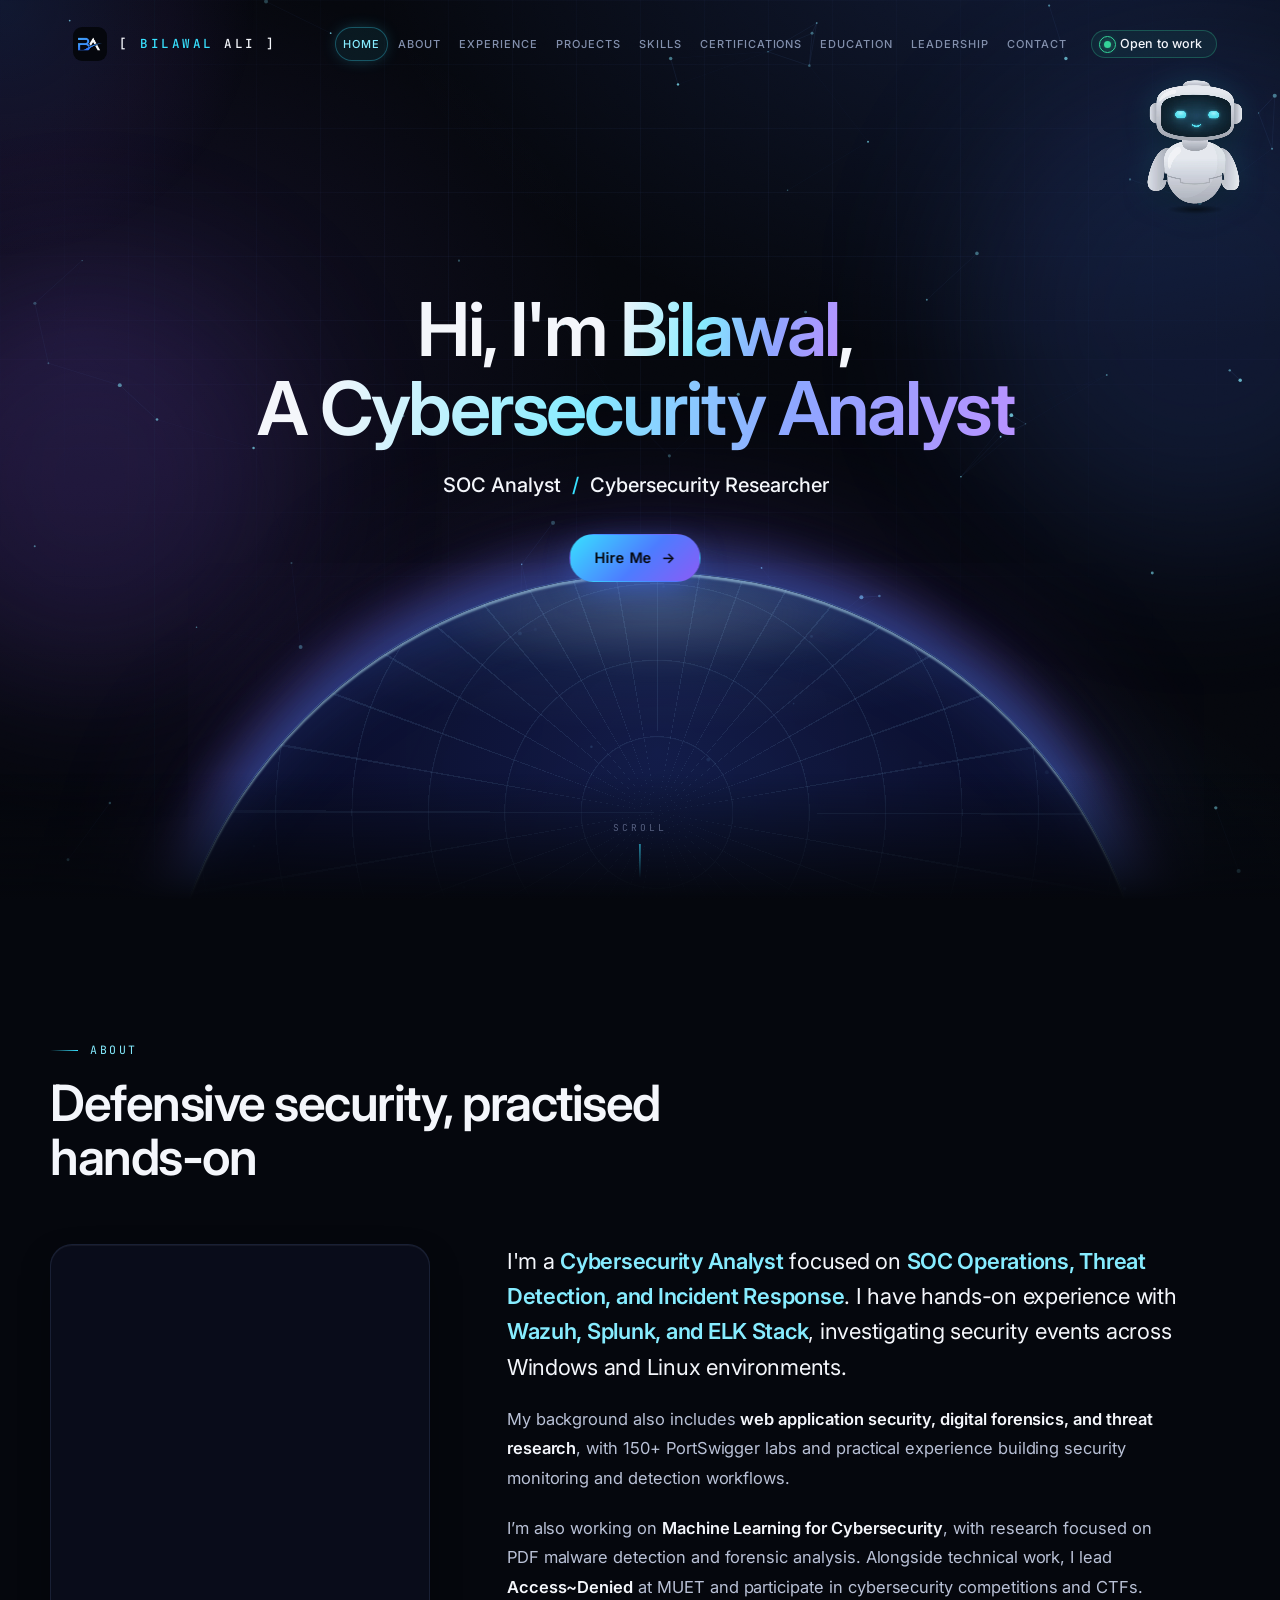
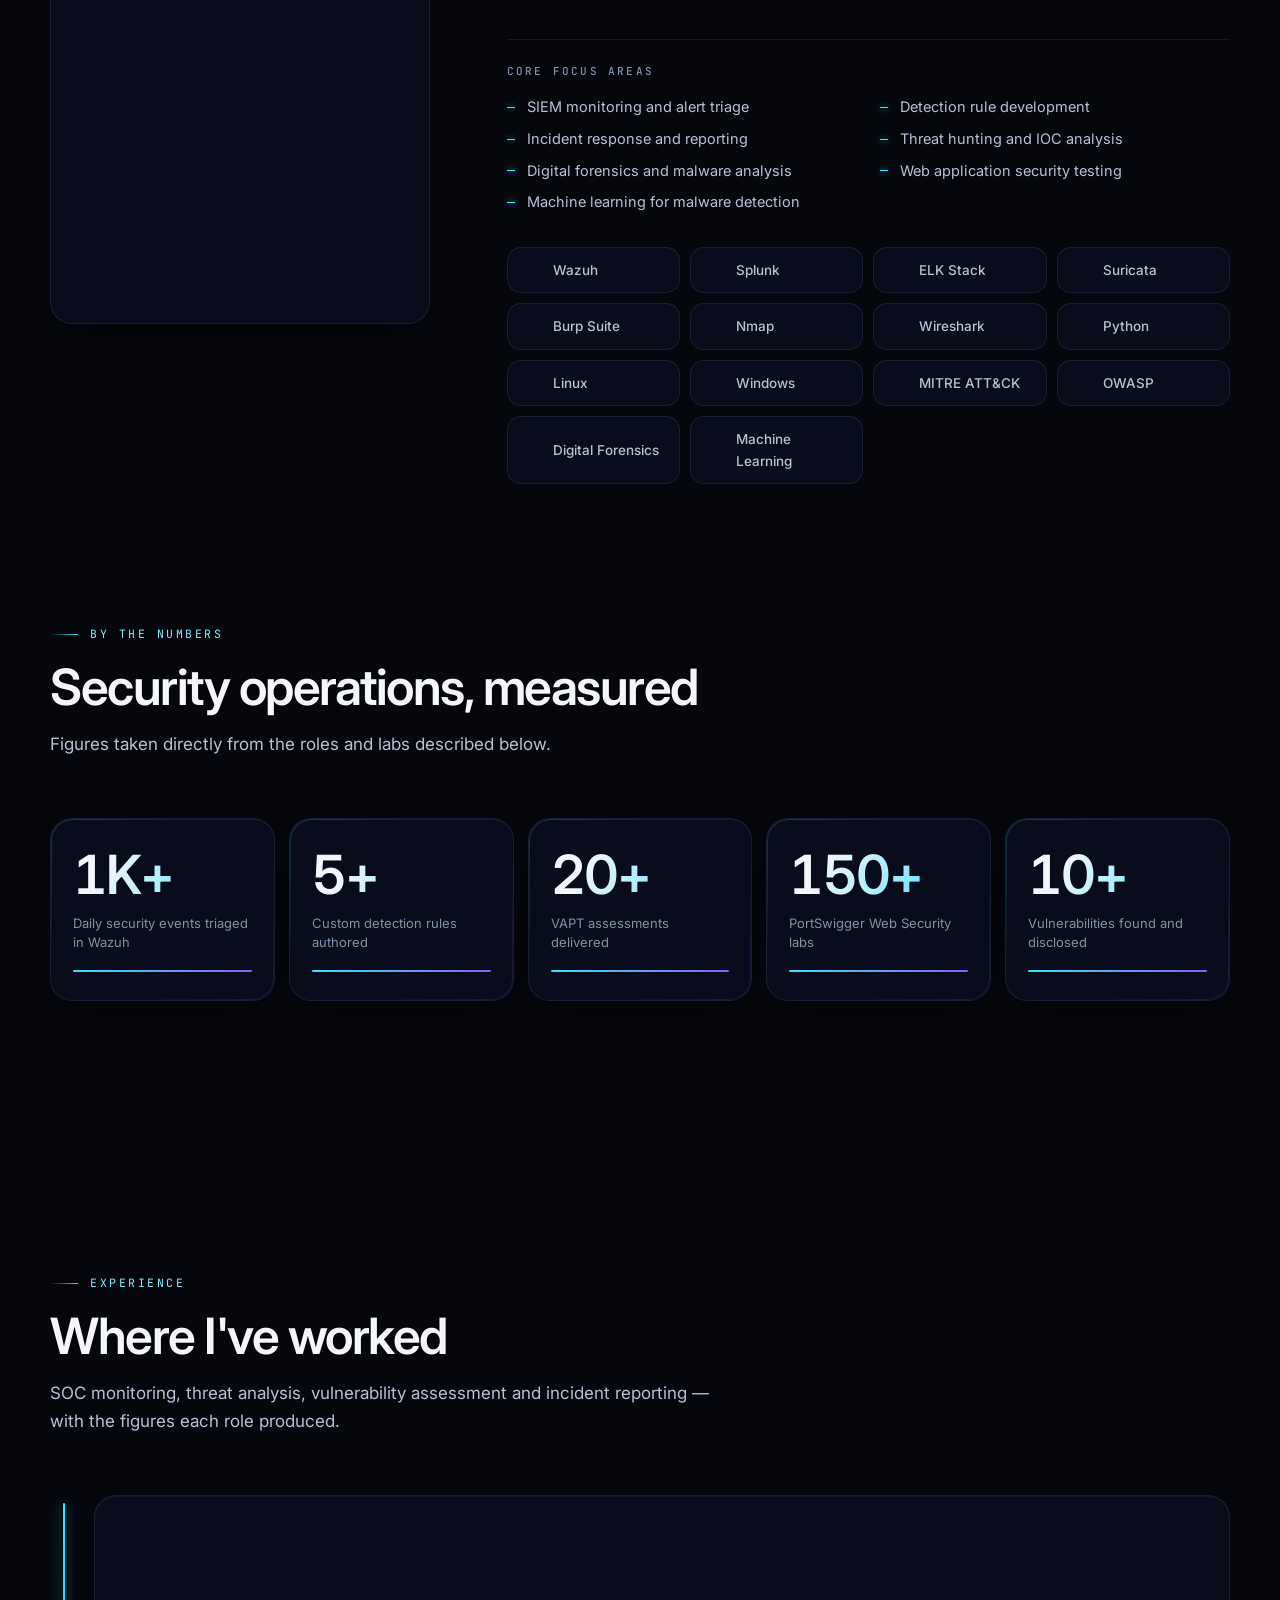
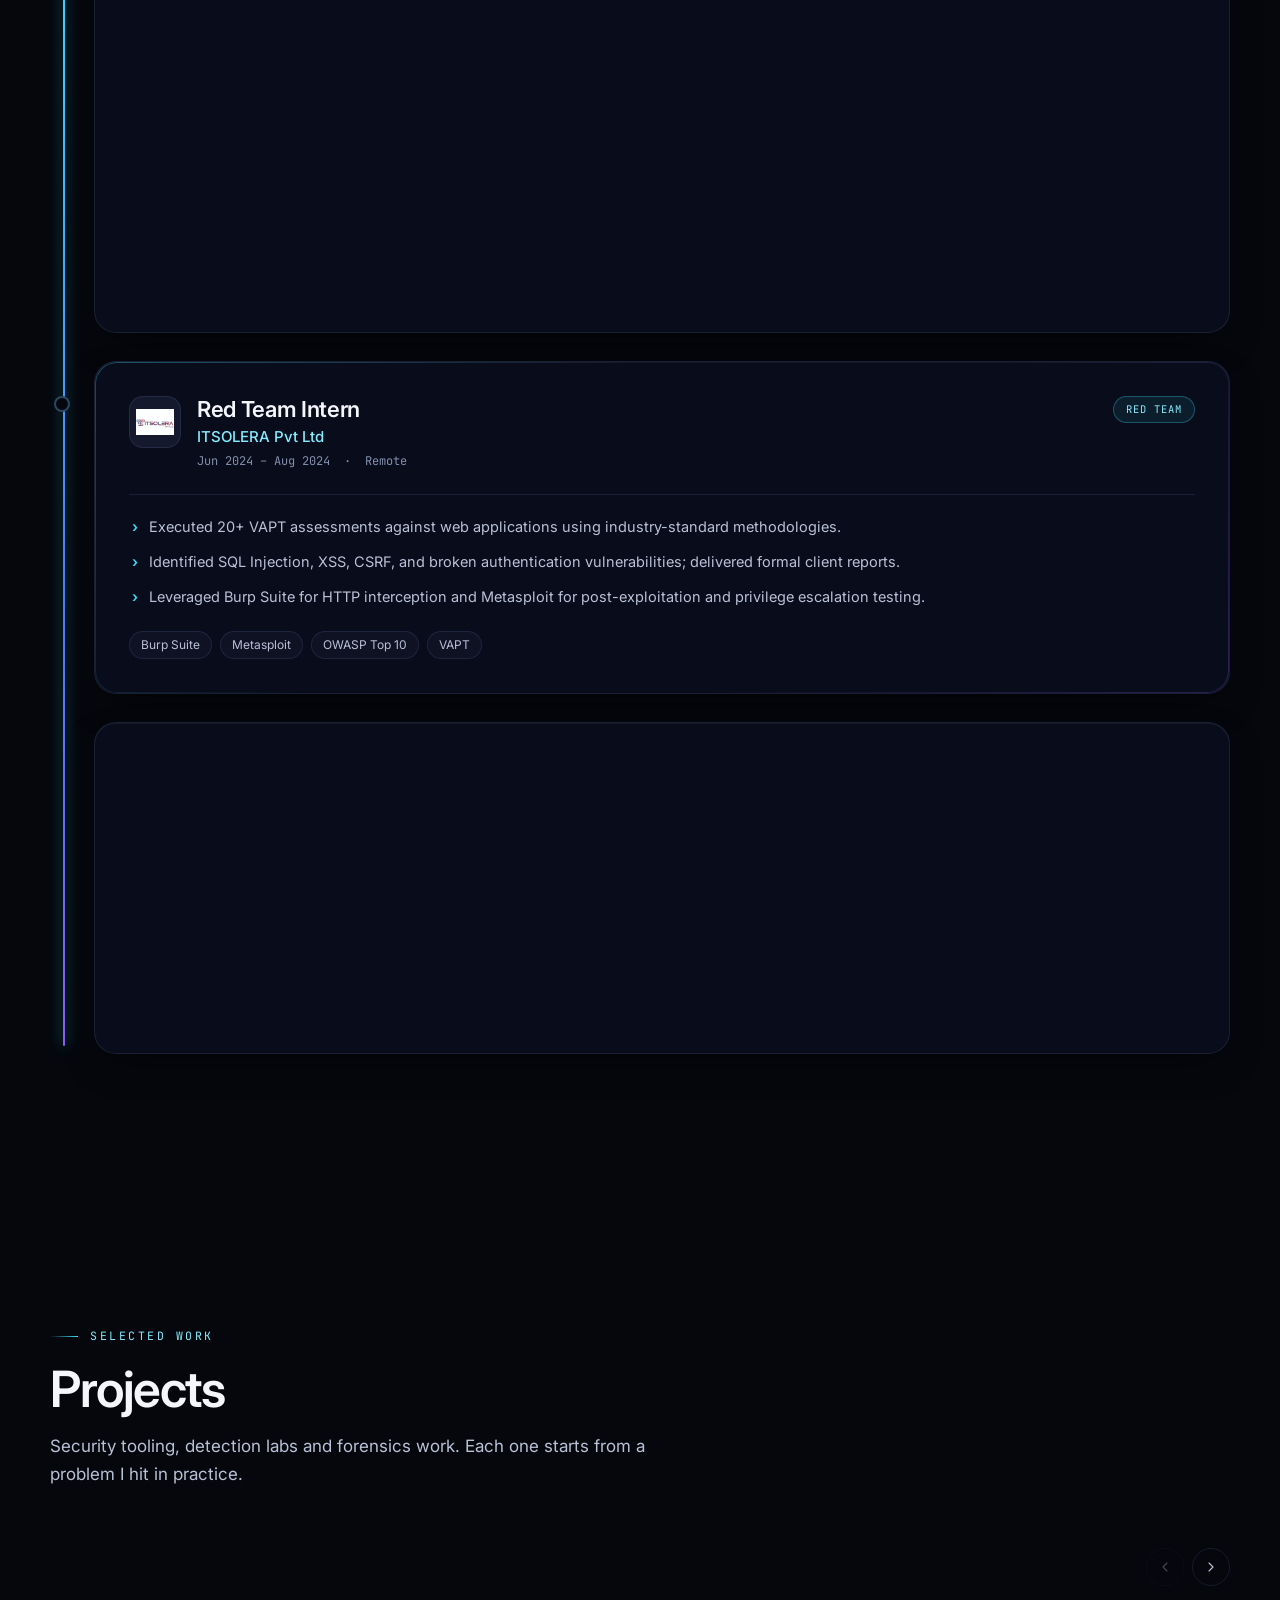
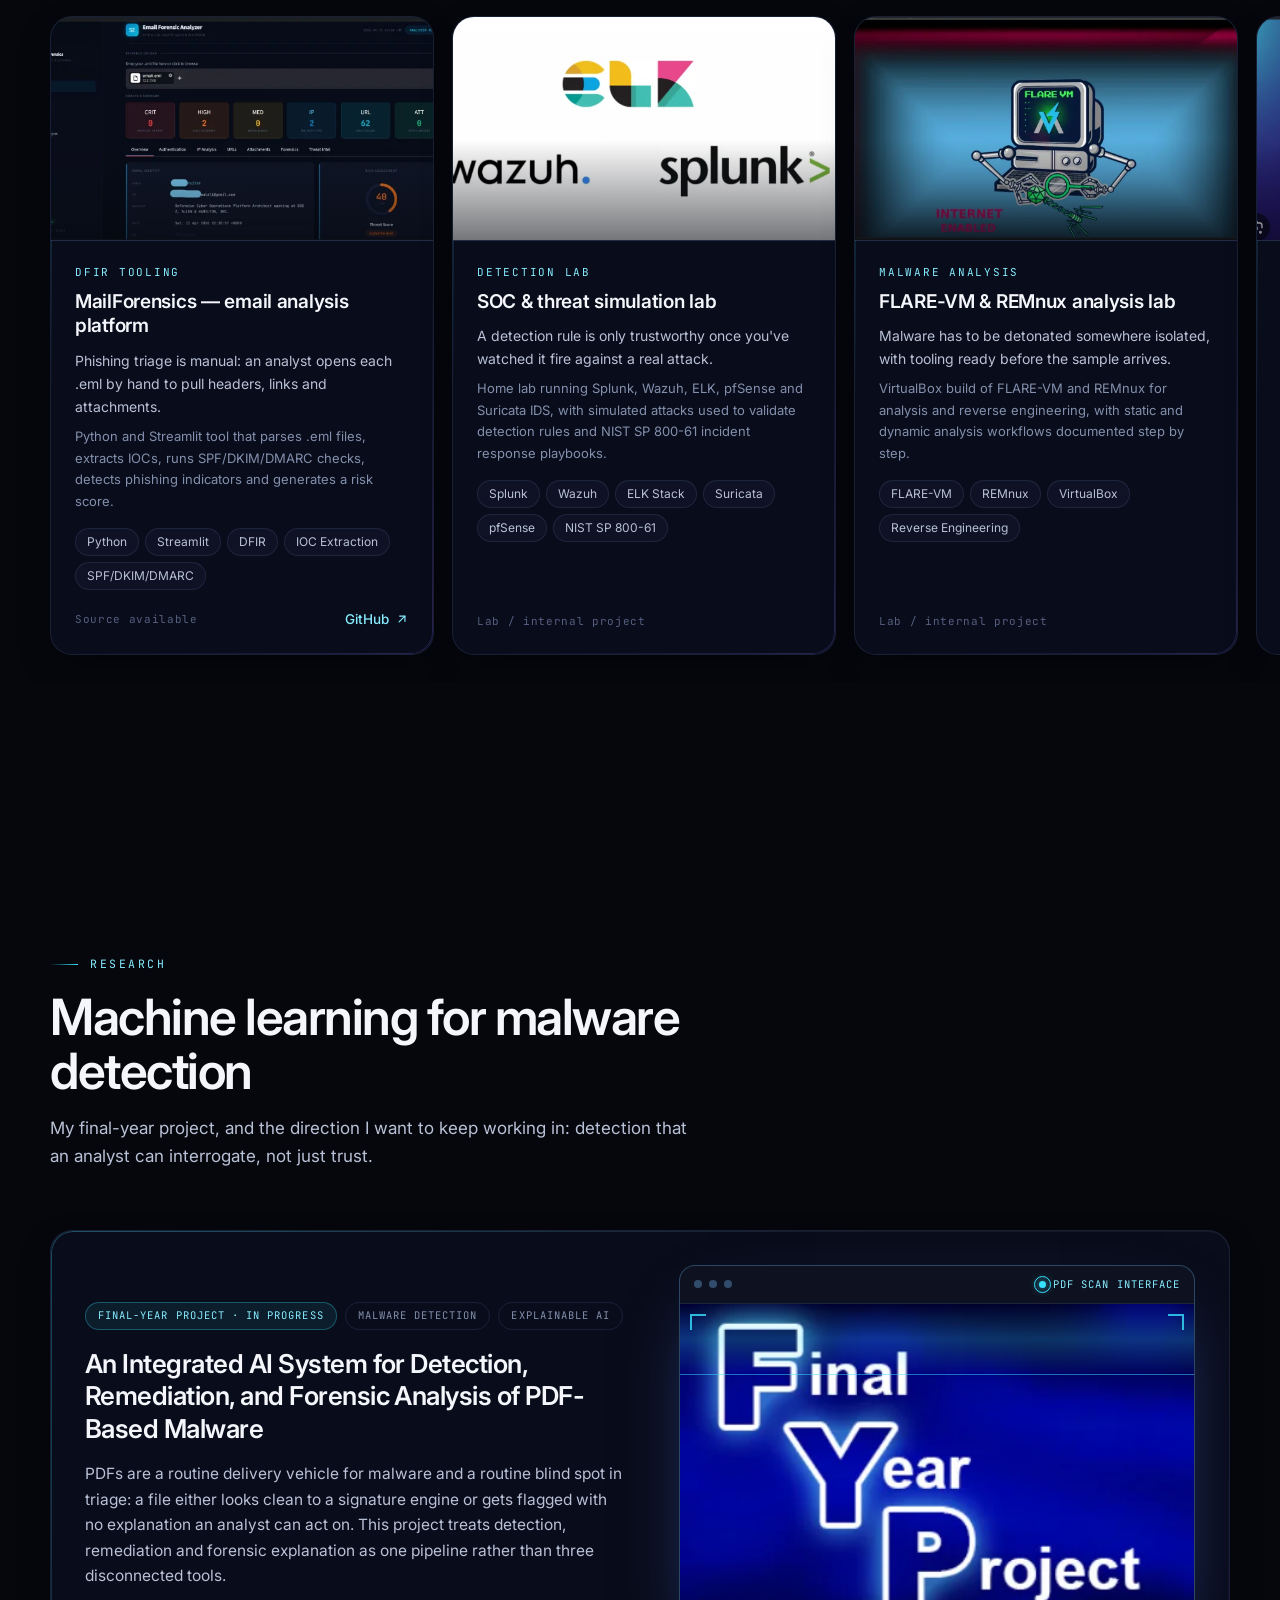
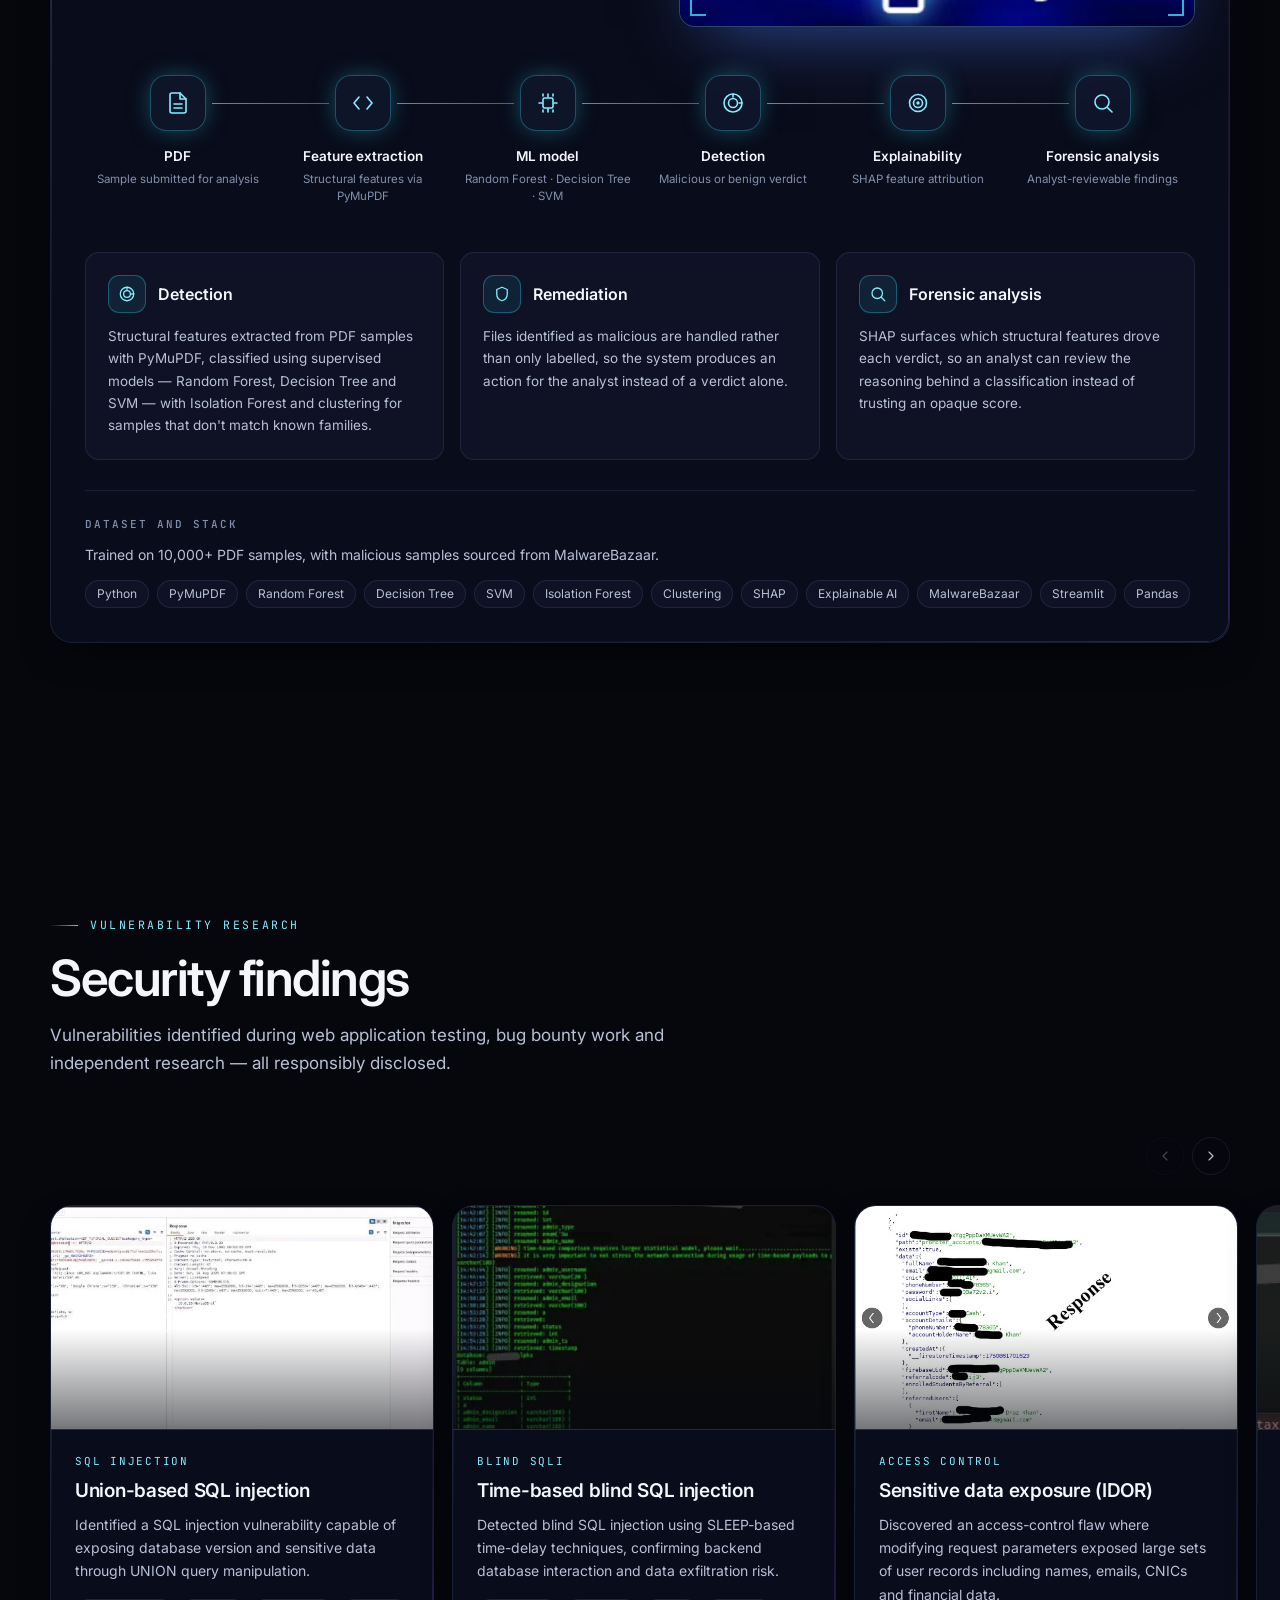
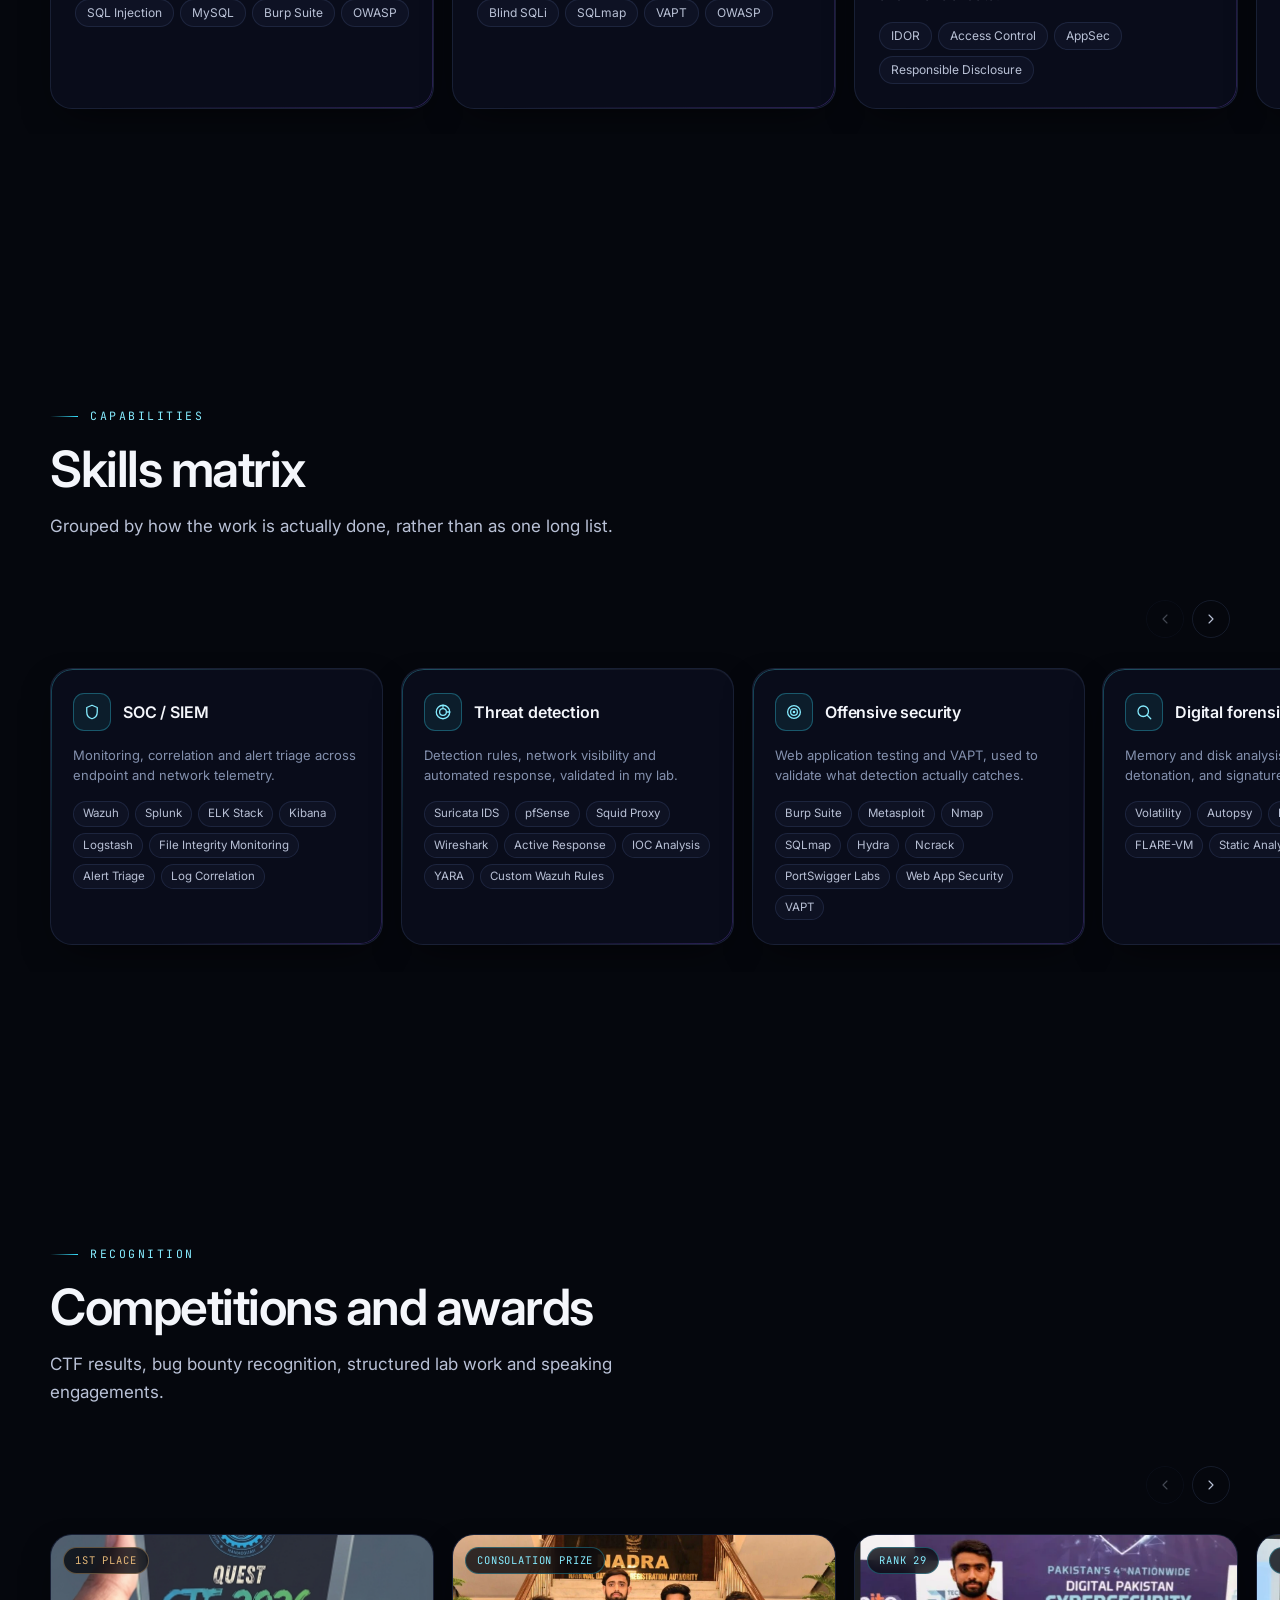
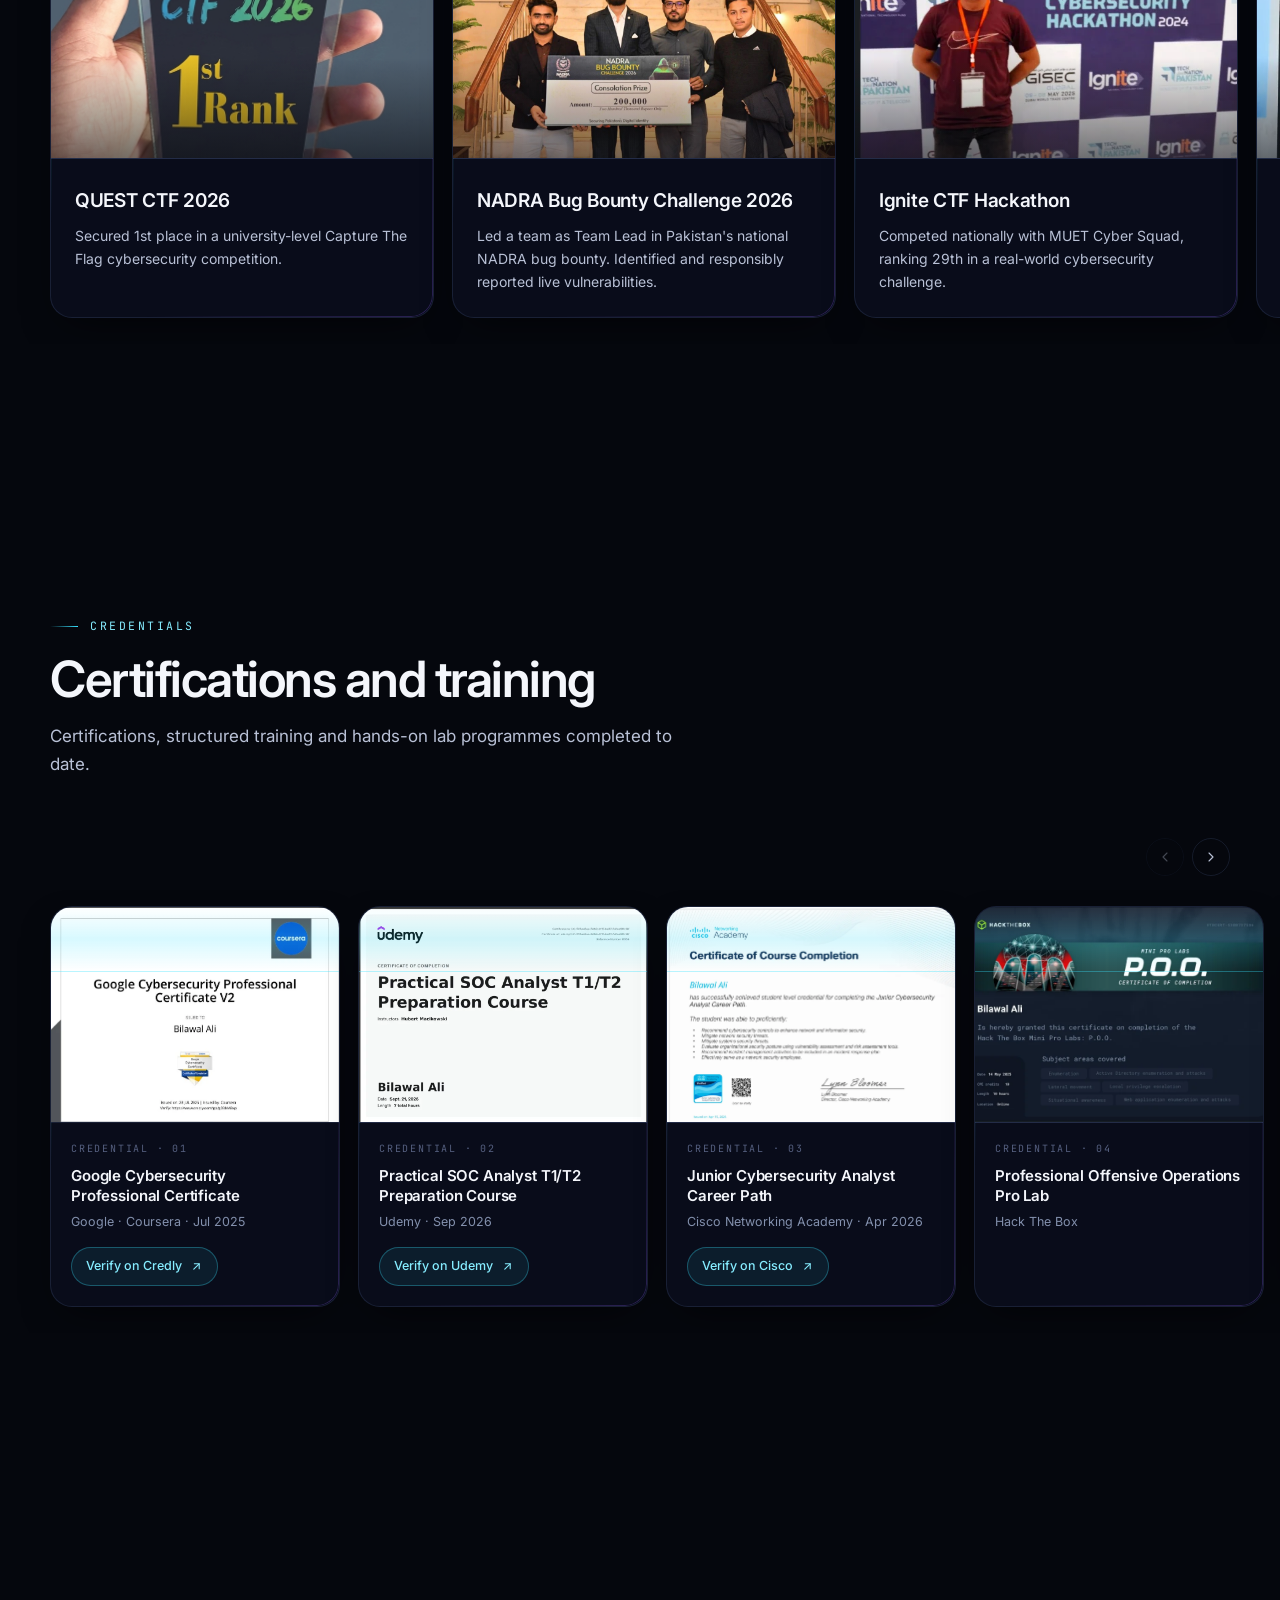
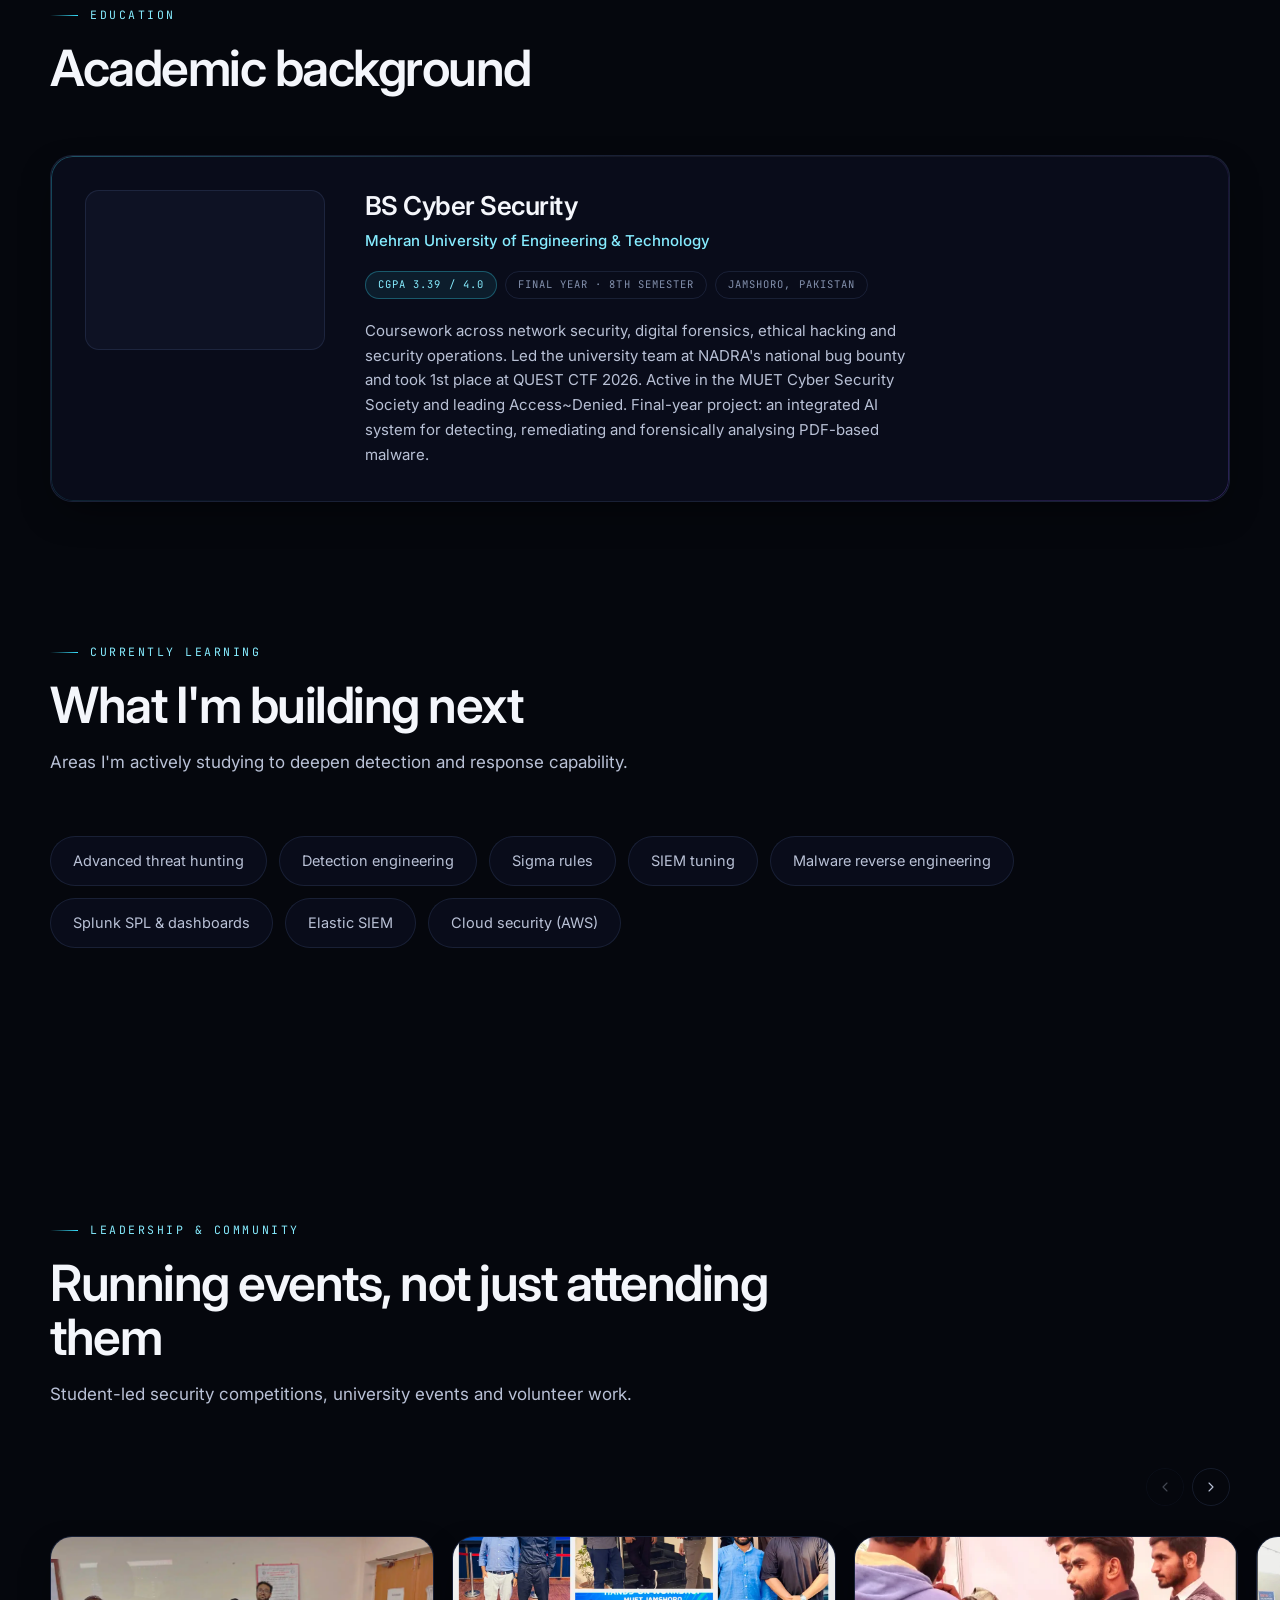
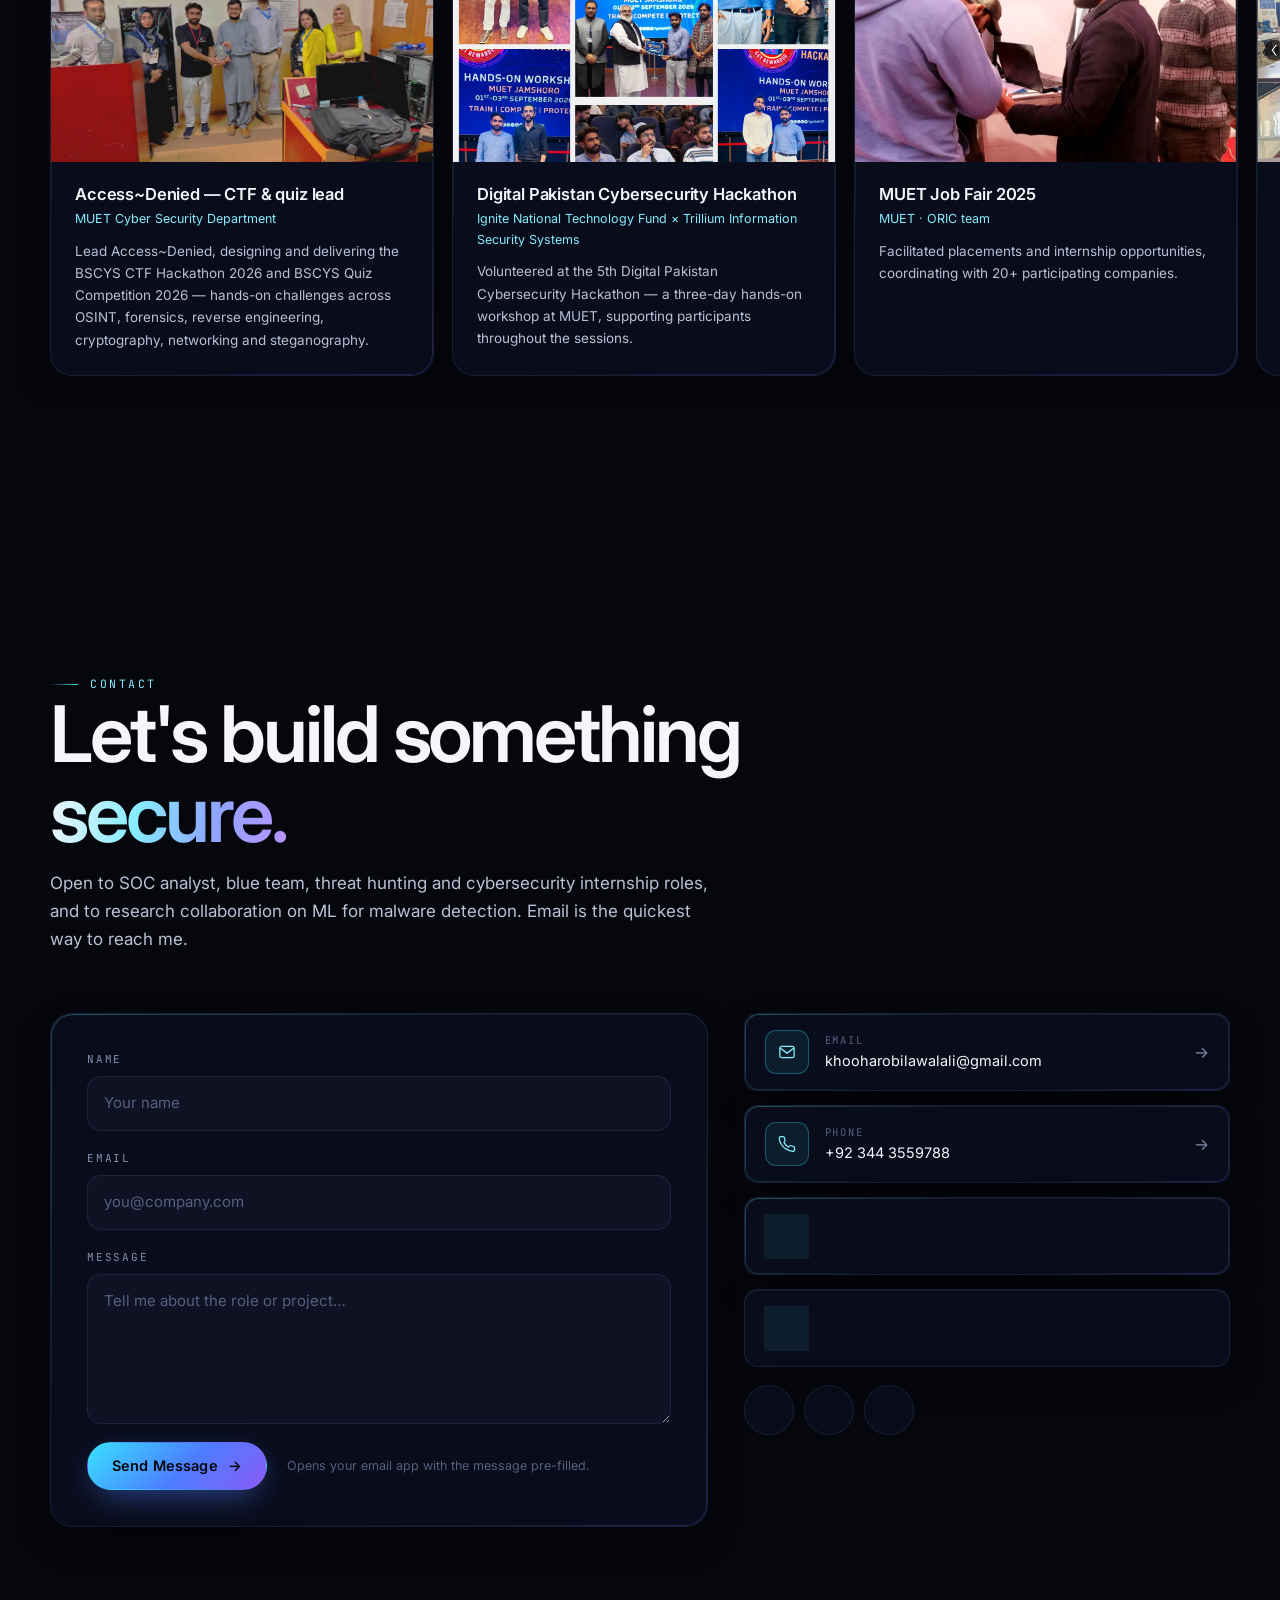
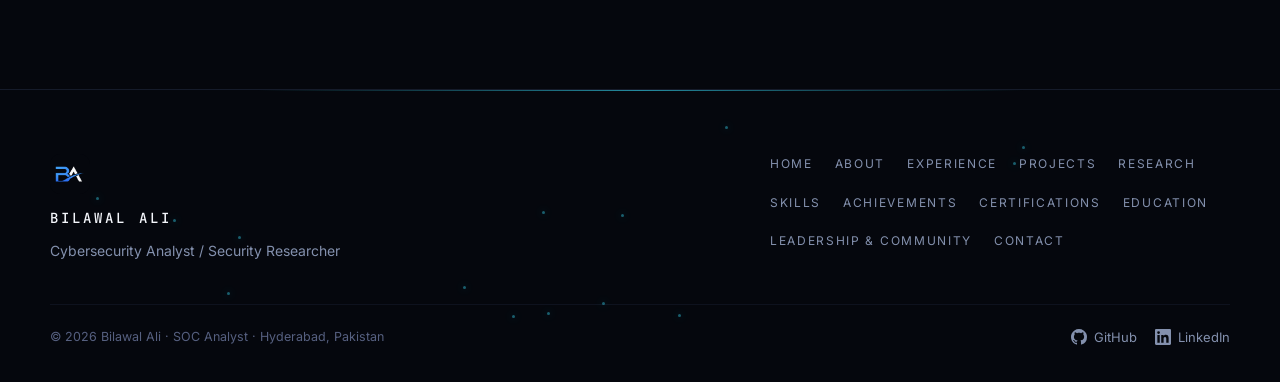
==== commit 65089e08: "Update print statement from 'Hello' to 'Goodbye'" ====
--- a/index.html
+++ b/index.html
@@ -1285,7 +1285,7 @@
                 linkedin: "https://linkedin.com/in/bilawal-ali-0b0211245",
                 github: "https://github.com/Bila-Ali",
                 location: "Hyderabad, Sindh, Pakistan",
-                resume: "resume/Bilawal_Ali_Resume.pdf",
+                resume: "resume/Bilawal_Ali_Resum.pdf",
                 metrics: [
                     { value: "1K+",  label: "Daily security events monitored" },
                     { value: "150+", label: "PortSwigger labs completed" },
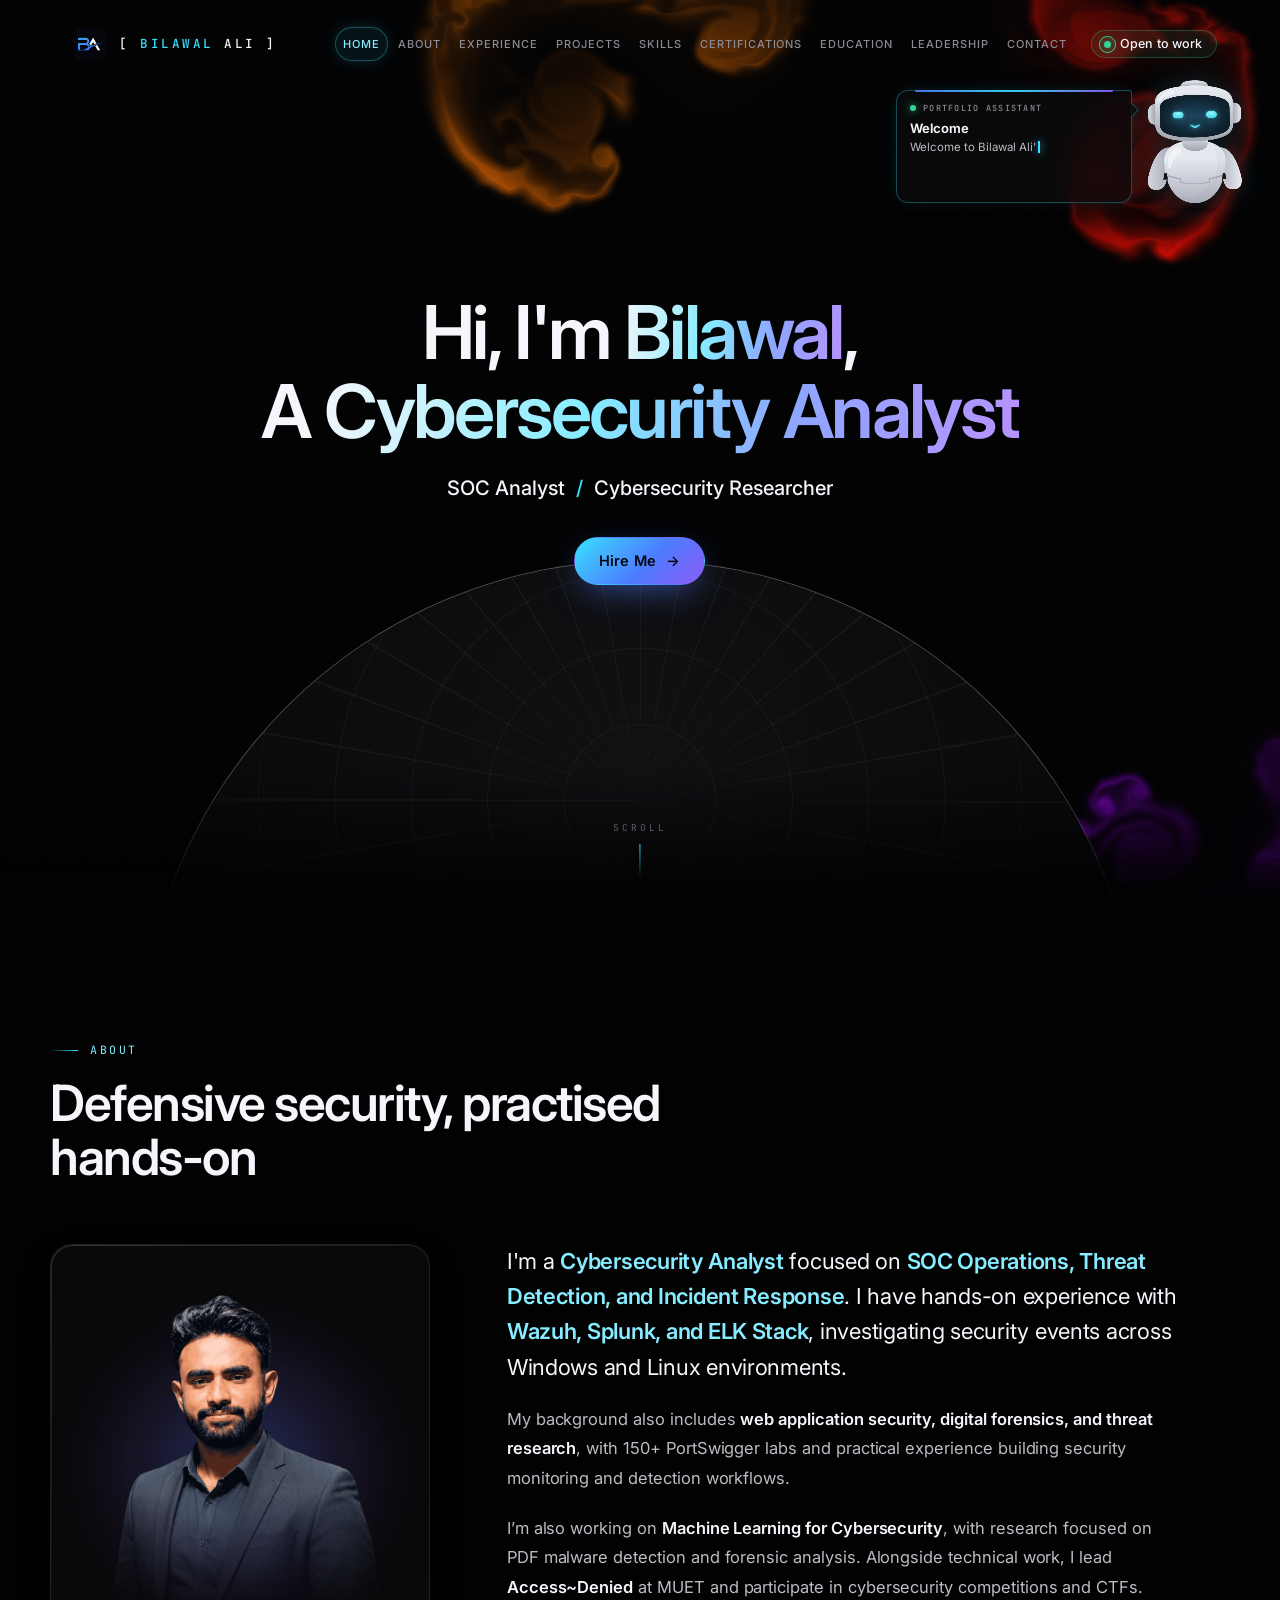
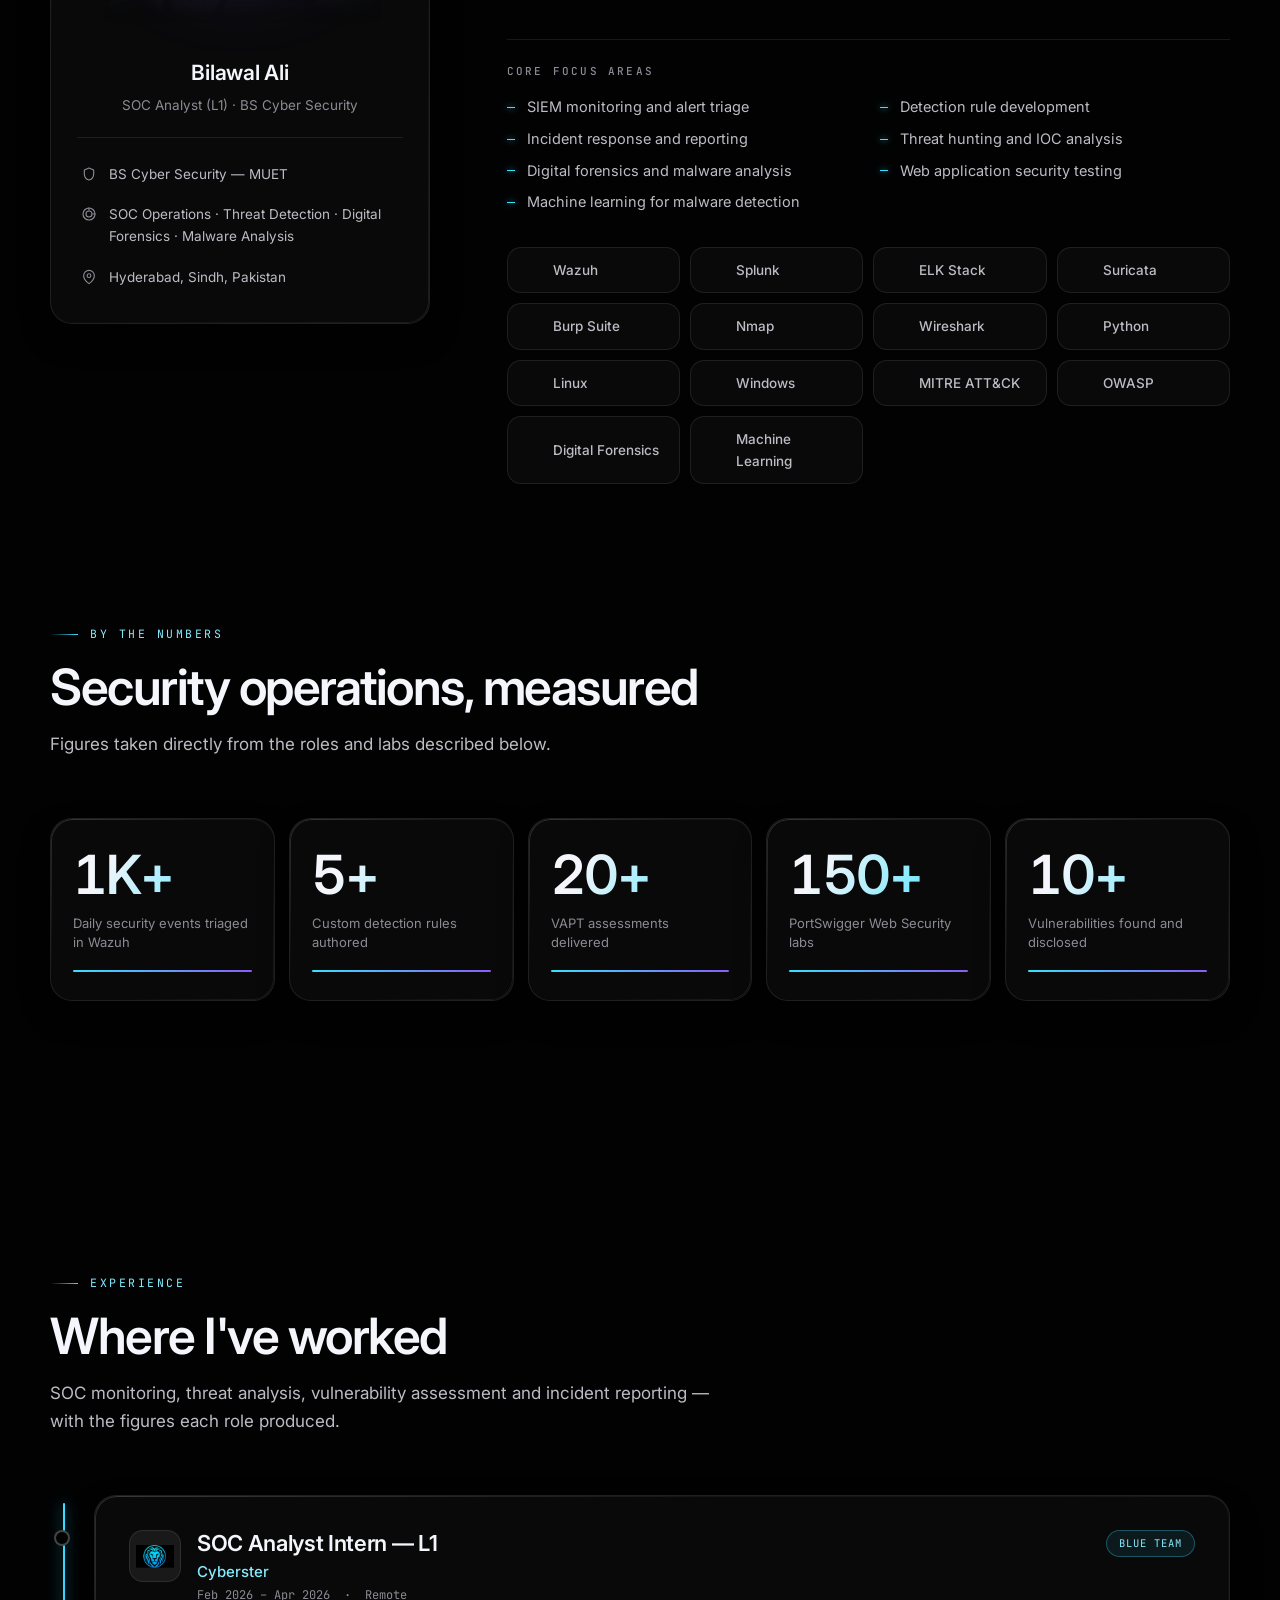
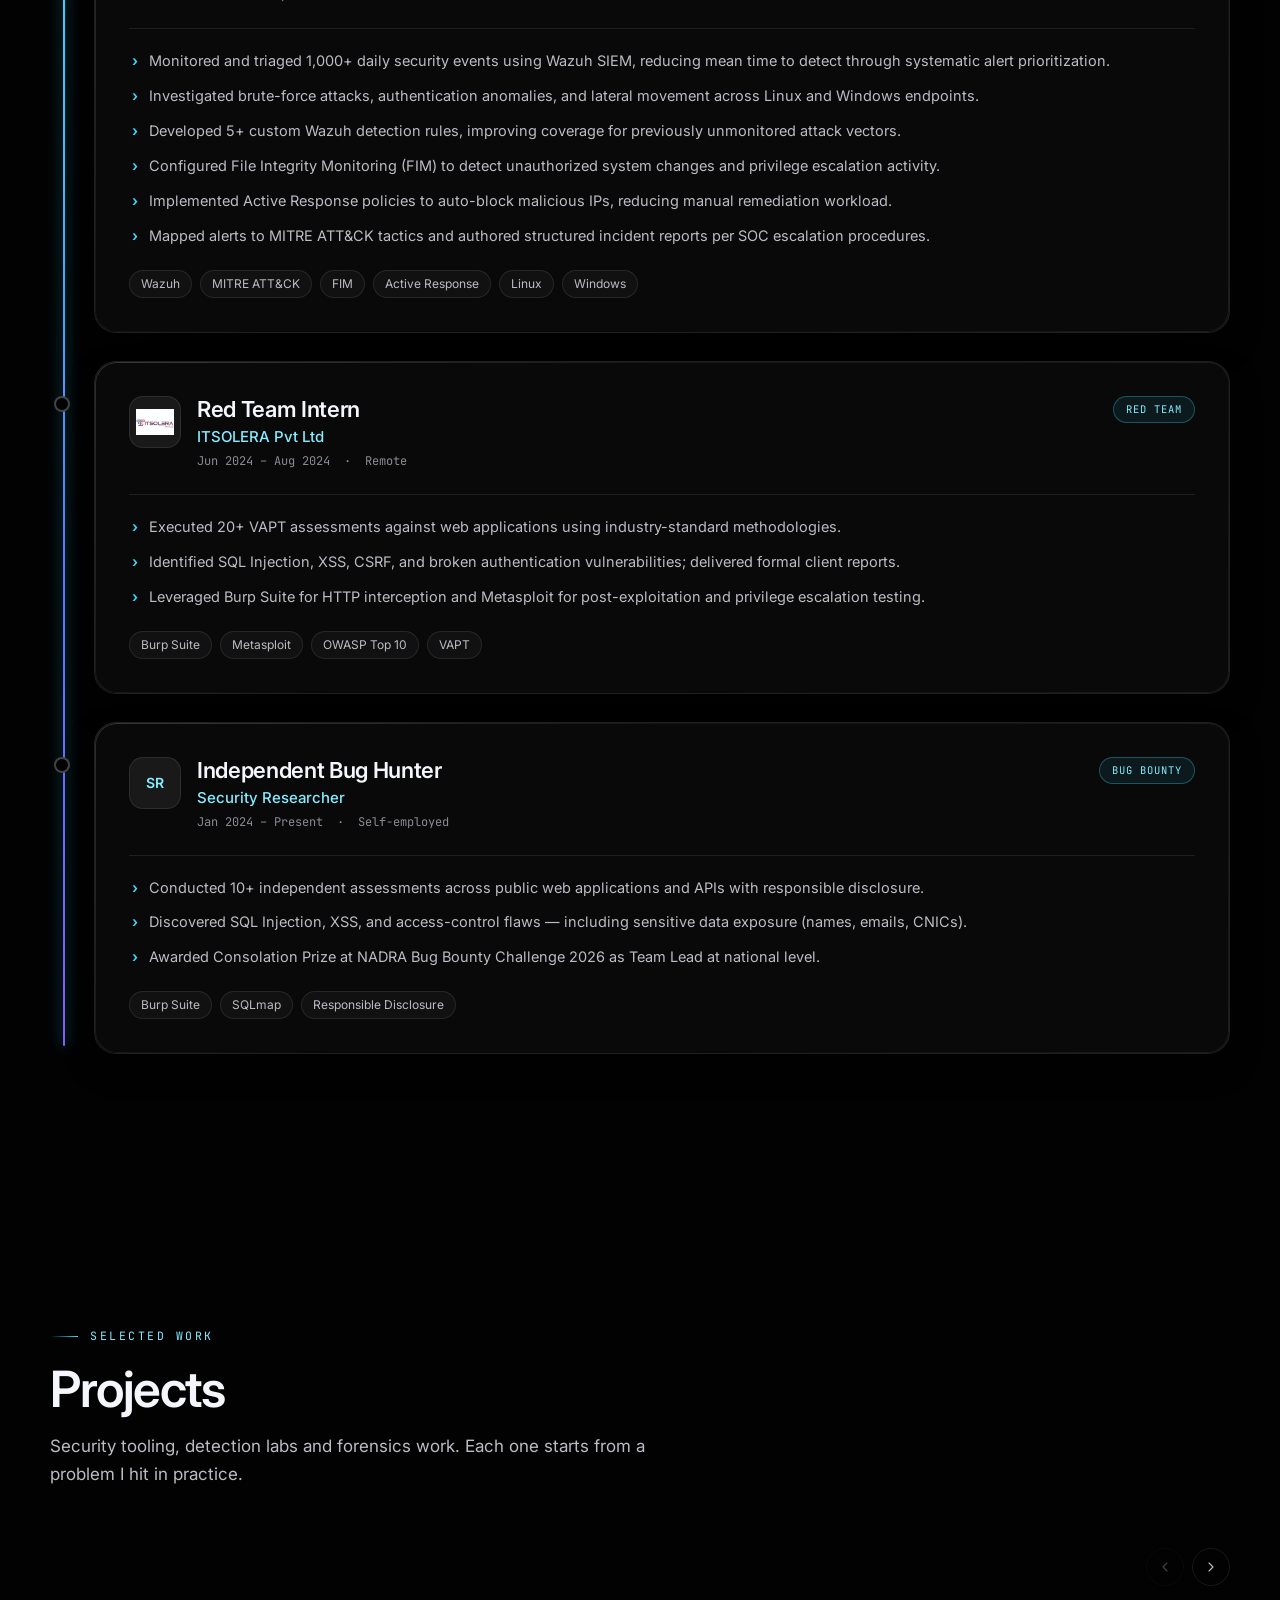
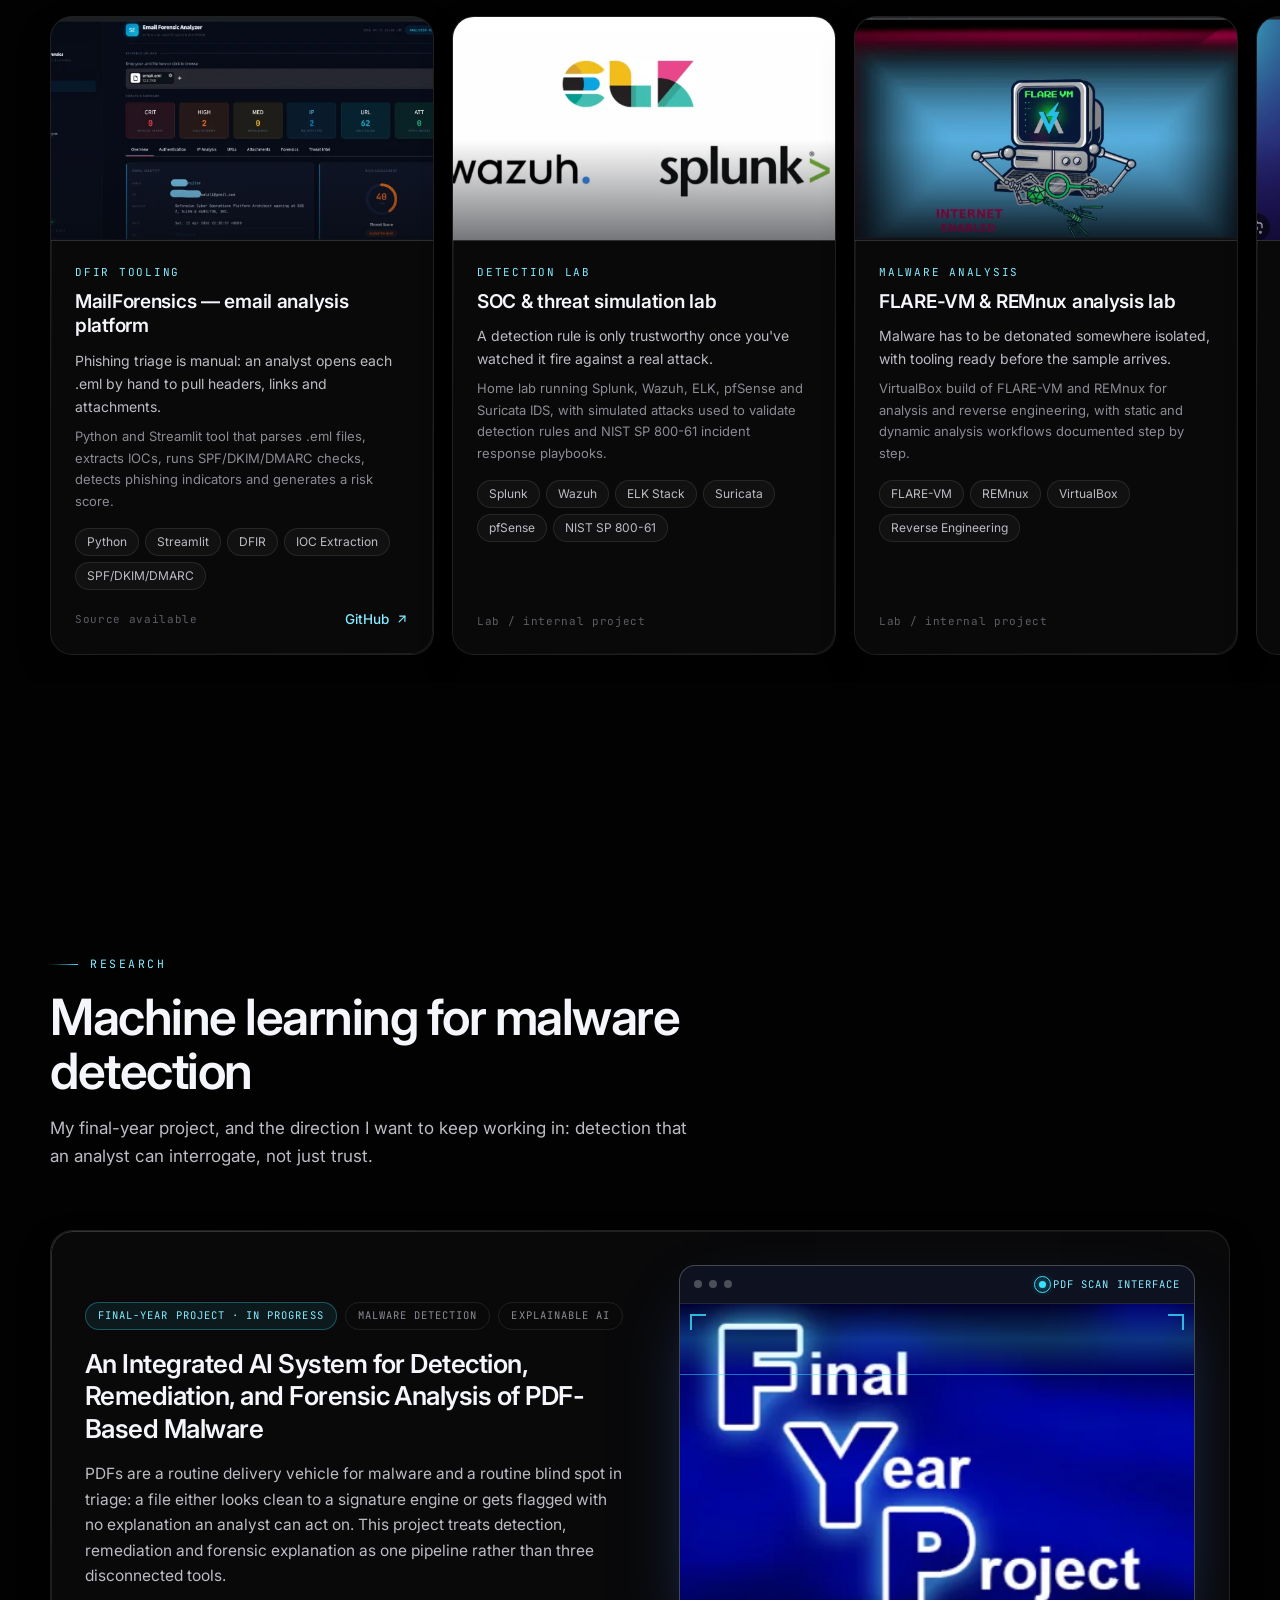
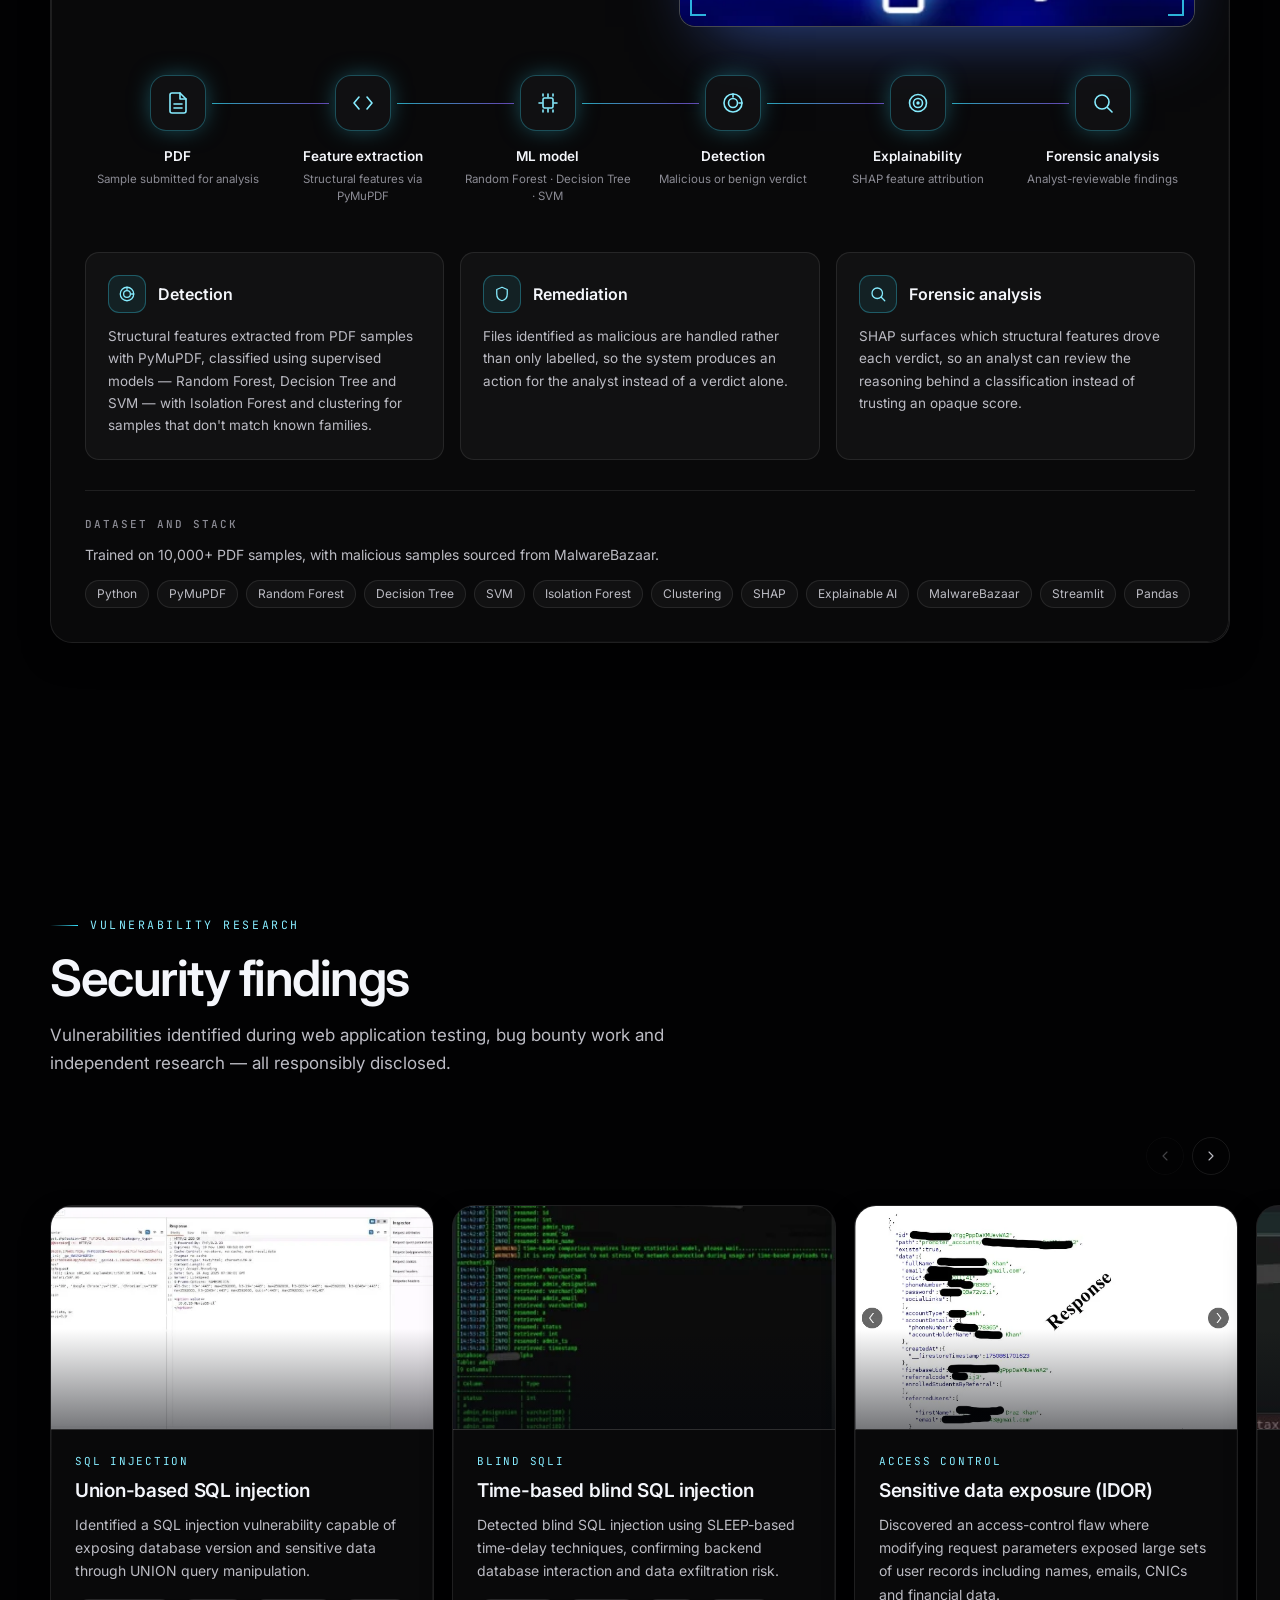
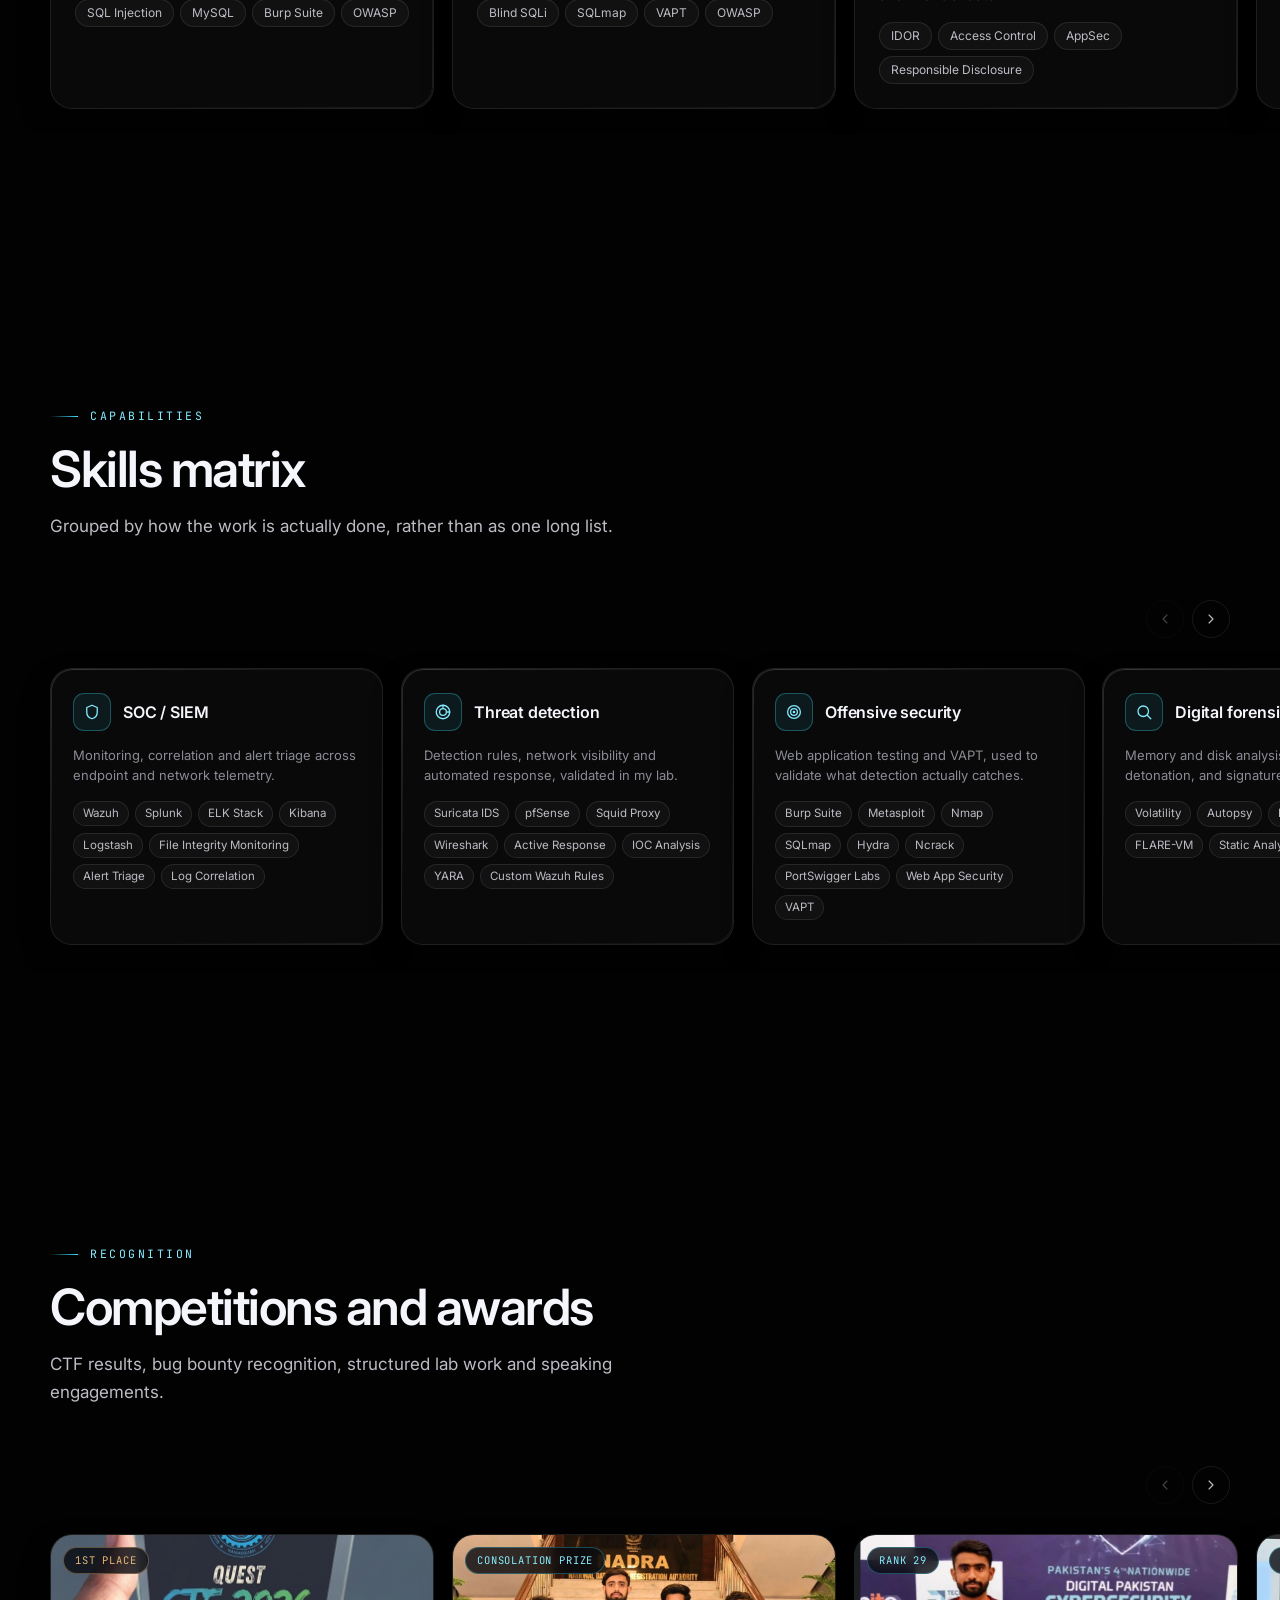
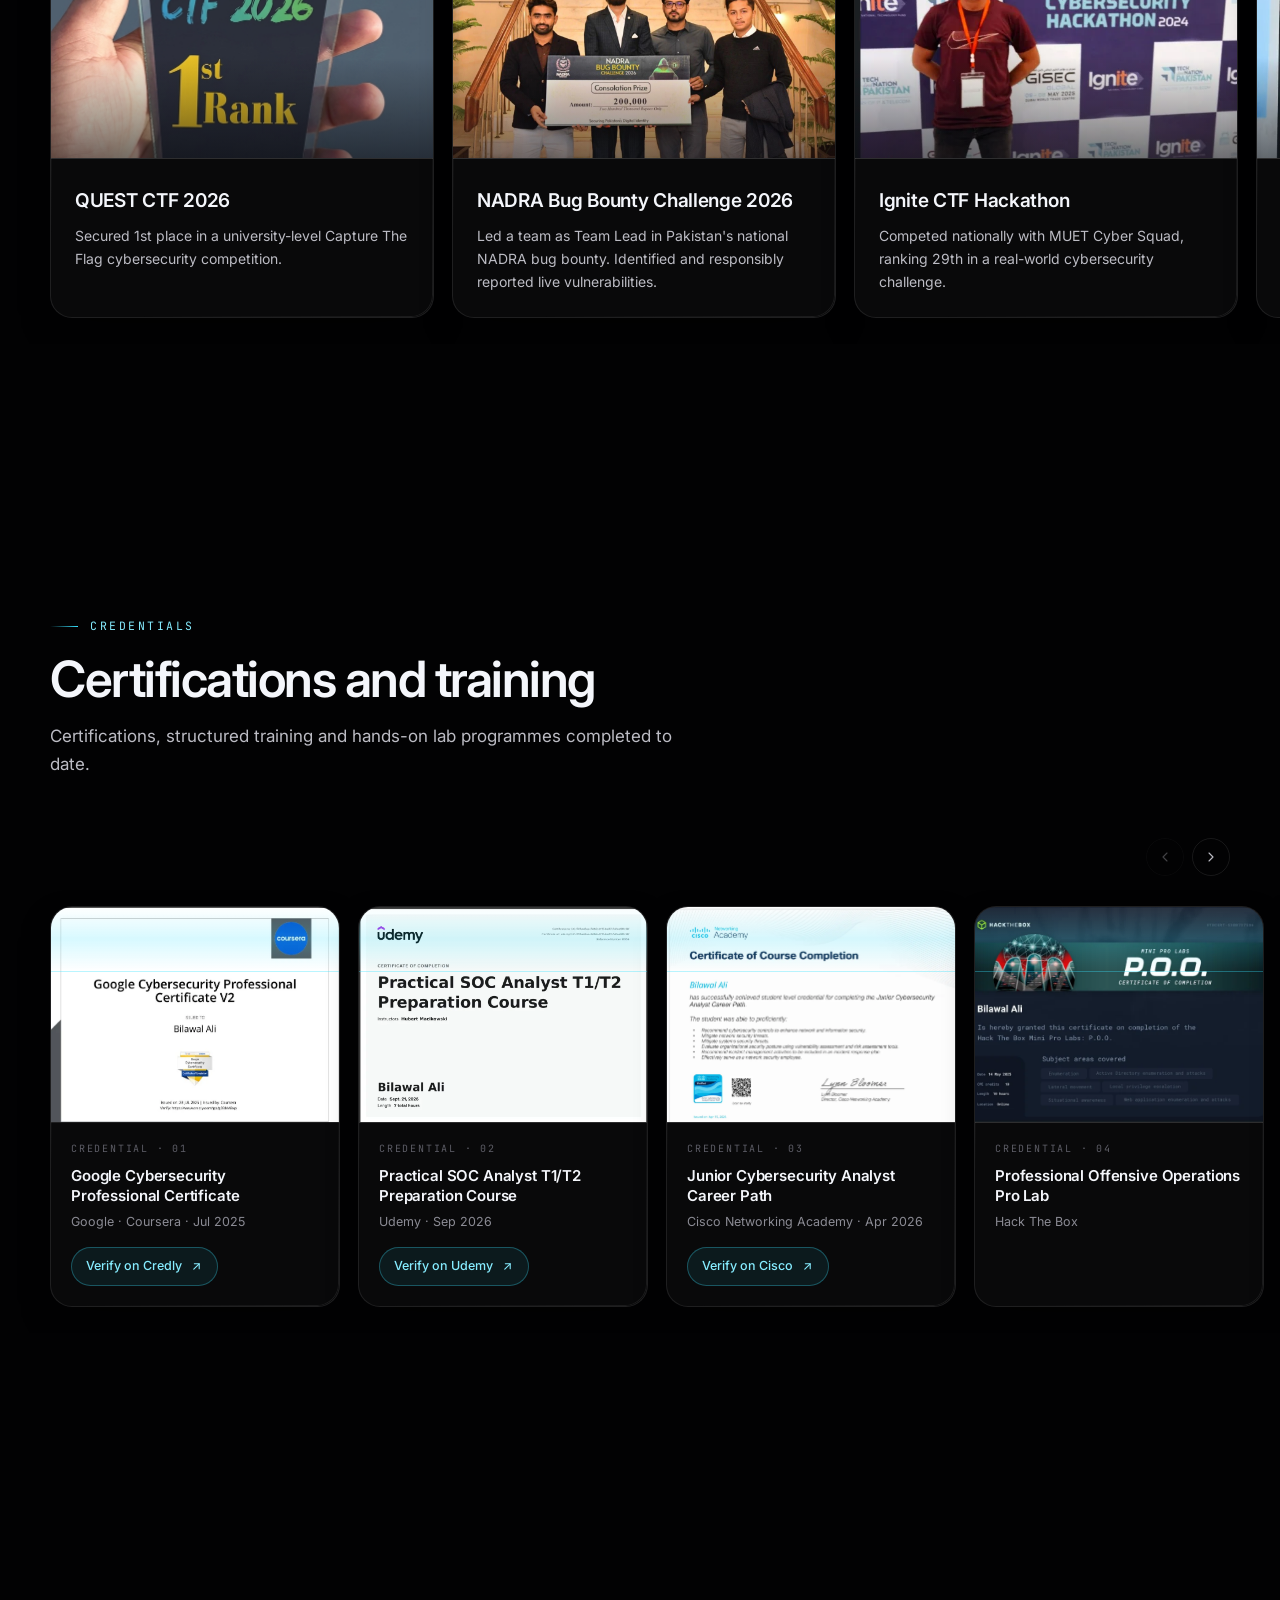
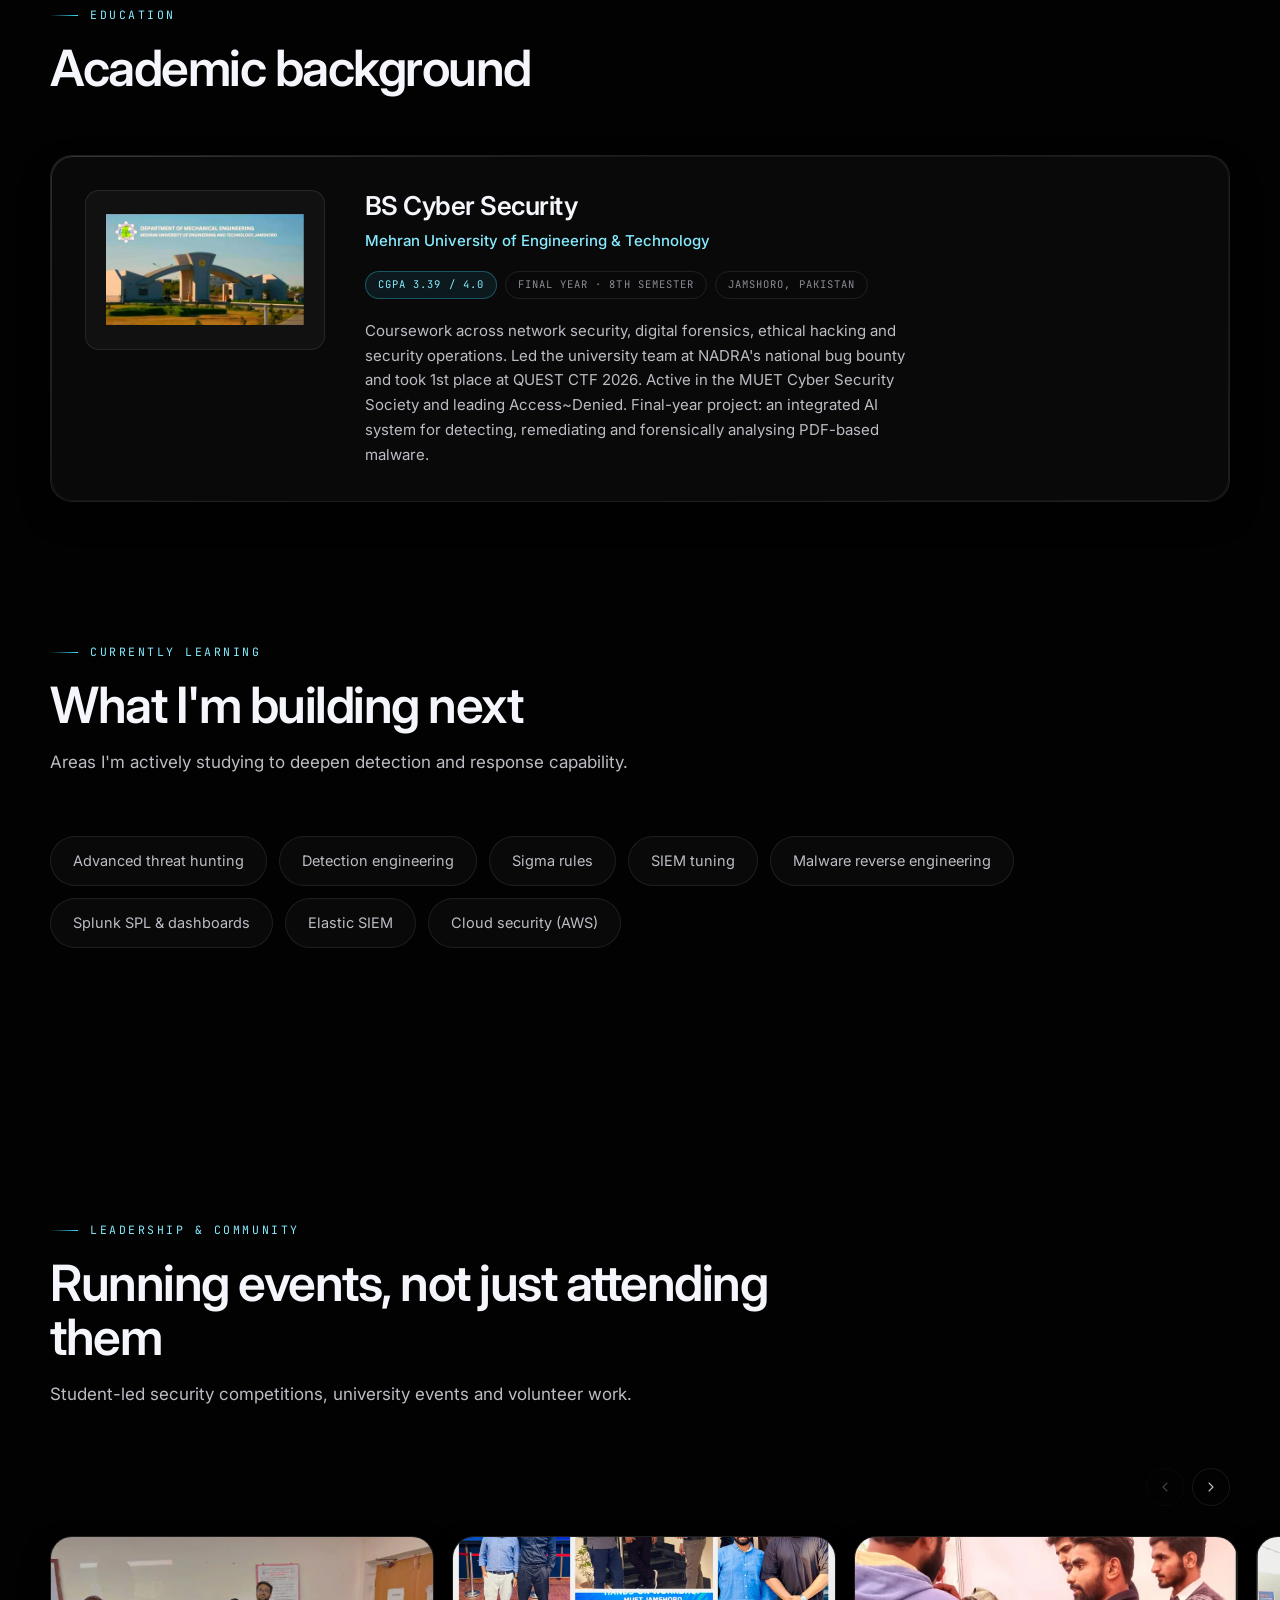
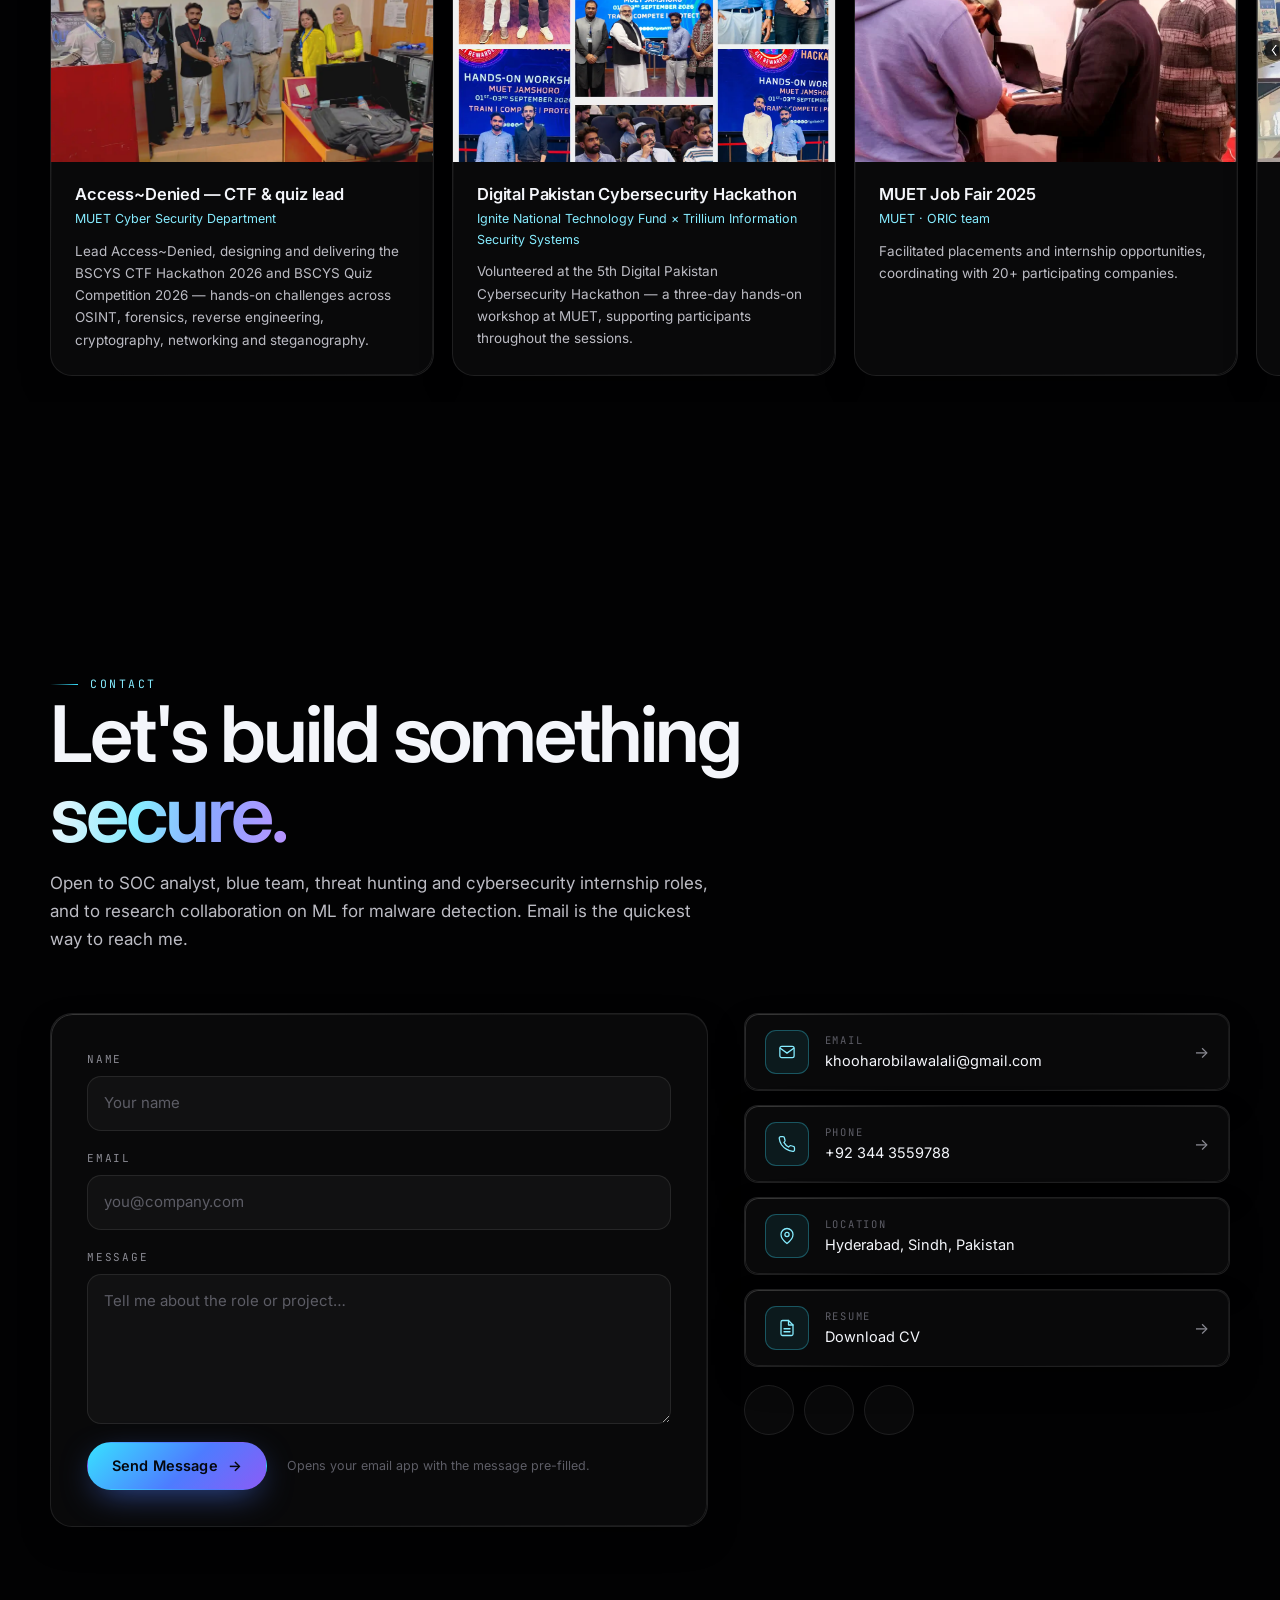
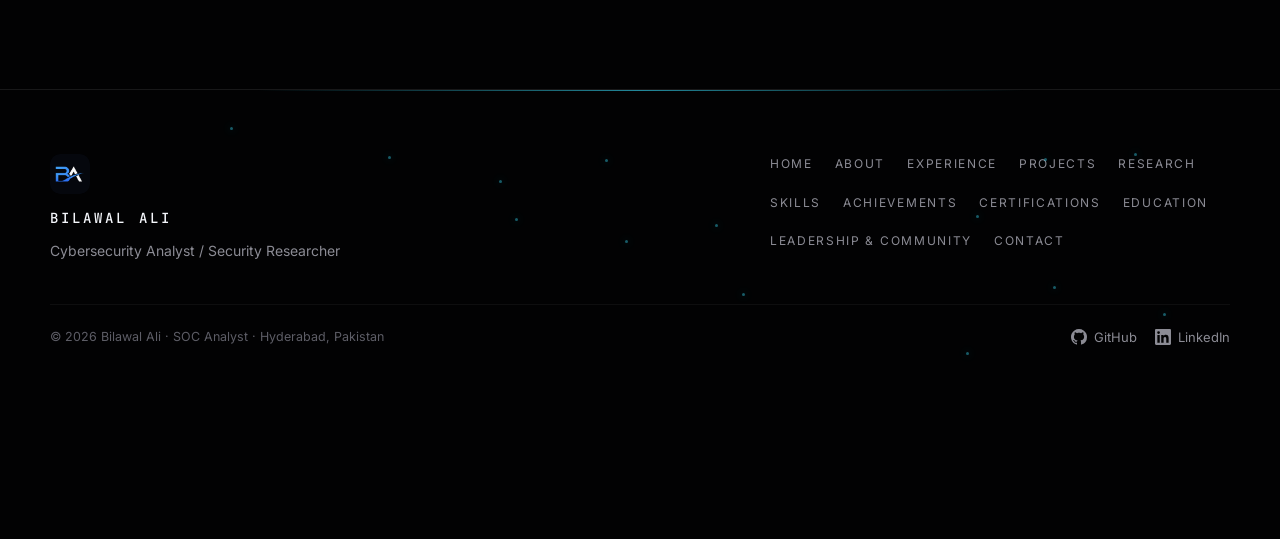
==== commit ba340b0d: "Add files via upload" ====
--- a/index.html
+++ b/index.html
@@ -24,7 +24,7 @@
     <meta name="twitter:title" content="Bilawal Ali — SOC Analyst &amp; Security Researcher" />
     <meta name="twitter:description" content="Threat detection and security operations with Wazuh, Splunk and ELK. Offensive security, digital forensics, and ML for malware detection." />
 
-    <meta name="theme-color" content="#05070d" media="(prefers-color-scheme: dark)" />
+    <meta name="theme-color" content="#020203" media="(prefers-color-scheme: dark)" />
     <meta name="theme-color" content="#f3f5fb" media="(prefers-color-scheme: light)" />
 
     <link rel="preconnect" href="https://fonts.googleapis.com" />
@@ -180,6 +180,38 @@
         .bg-orb--3 { width: 360px; height: 360px; left: 40%; bottom: -160px; background: rgba(56, 225, 255, .18); }
         [data-theme="light"] .bg-orb { opacity: .22; }
         #fx { position: fixed; inset: 0; z-index: -2; pointer-events: none; width: 100%; height: 100%; }
+        #fluid { position: fixed; inset: 0; z-index: -2; pointer-events: none; width: 100%; height: 100%;
+            mix-blend-mode: screen; opacity: 0; transition: opacity 1.6s ease; }
+        #fluid.is-on { opacity: .8; }
+        [data-theme="light"] #fluid { display: none; }
+        #fx { display: none; }
+        /* plain flat dark black stage */
+        [data-theme="dark"] { --bg: #020203; --bg-2: #020203; }
+        [data-theme="dark"] .env { background: #020203; }
+        /* classic pure-dark surfaces: neutral greys instead of navy */
+        [data-theme="dark"] {
+            --glass: rgba(12, 12, 14, .78); --glass-2: rgba(20, 20, 23, .72);
+            --line: rgba(255, 255, 255, .09); --line-soft: rgba(255, 255, 255, .05); --line-strong: rgba(255, 255, 255, .26);
+            --fill-1: rgba(255, 255, 255, .035); --fill-2: rgba(255, 255, 255, .065);
+            --text-2: #bcbcc4; --muted: #8b8b94; --dim: #5d5d66;
+            --nav-bg: rgba(5, 5, 7, .72); --overlay: rgba(0, 0, 0, .93);
+            --sh-2: 0 14px 40px -16px rgba(0, 0, 0, .9);
+            --sh-glow: 0 0 0 1px rgba(255, 255, 255, .13), 0 18px 50px -22px rgba(0, 0, 0, .95);
+            --grid-line: rgba(255, 255, 255, .03);
+        }
+        [data-theme="dark"] .panel::before { background: linear-gradient(135deg, rgba(255, 255, 255, .22), transparent 40%, transparent 60%, rgba(255, 255, 255, .12)); opacity: .7; }
+        [data-theme="dark"] .panel::after { background: radial-gradient(420px circle at var(--mx, 50%) var(--my, 0%), rgba(255, 255, 255, .055), transparent 62%); }
+        [data-theme="dark"] .env::before, [data-theme="dark"] .env::after, [data-theme="dark"] .bg-orb, [data-theme="dark"] .cursor-glow { display: none; }
+        .preloader { background: #020203; }
+        /* hero planet: kept, but flat and clean (no glow, halo or shadow) */
+        [data-theme="dark"] .orb-glow, [data-theme="dark"] .core__shine { display: none; }
+        [data-theme="dark"] .core__sphere { background: radial-gradient(circle at 50% 18%, #111114 0, #09090b 52%, #030304 100%) !important;
+            box-shadow: 0 0 0 1px rgba(255, 255, 255, .3) !important; }
+        [data-theme="dark"] .core__grid { background:
+            repeating-radial-gradient(circle at 50% 24%, transparent 0 calc(var(--g) * .075), rgba(255, 255, 255, .09) calc(var(--g) * .075 + 1px) calc(var(--g) * .075 + 1.5px)),
+            repeating-conic-gradient(from var(--spin) at 50% 24%, rgba(255, 255, 255, .09) 0 .35deg, transparent .35deg 10deg) !important; }
+        [data-theme="dark"] .core__ring { border-color: rgba(255, 255, 255, .16) !important; }
+        [data-theme="dark"] .core__ring i { box-shadow: none !important; }
         .noise { position: fixed; inset: 0; z-index: -1; pointer-events: none; opacity: .045; mix-blend-mode: overlay;
             background-image: url("data:image/svg+xml;utf8,<svg xmlns='http://www.w3.org/2000/svg' width='160' height='160'><filter id='n'><feTurbulence type='fractalNoise' baseFrequency='.9' numOctaves='2' stitchTiles='stitch'/></filter><rect width='100%' height='100%' filter='url(%23n)'/></svg>"); }
         .cursor-glow { position: fixed; left: 0; top: 0; width: 520px; height: 520px; margin: -260px 0 0 -260px; z-index: -1; pointer-events: none; border-radius: 50%;
@@ -838,6 +870,7 @@
 
     <!-- Persistent environment -->
     <div class="env" aria-hidden="true"><span class="bg-orb bg-orb--1"></span><span class="bg-orb bg-orb--2"></span><span class="bg-orb bg-orb--3"></span></div>
+    <canvas id="fluid" aria-hidden="true"></canvas>
     <canvas id="fx" aria-hidden="true"></canvas>
     <div class="noise" aria-hidden="true"></div>
     <div class="cursor-glow" id="cursorGlow" aria-hidden="true"></div>
@@ -1273,6 +1306,7 @@
     <script src="https://cdnjs.cloudflare.com/ajax/libs/gsap/3.12.5/ScrollTrigger.min.js"></script>
     <script src="https://cdn.jsdelivr.net/npm/lenis@1.1.13/dist/lenis.min.js"></script>
     <script src="https://unpkg.com/@phosphor-icons/web@2.1.1"></script>
+    <script src="fluid-bg.js" defer></script>
 
     <!-- DATA — single source of truth for the page -->
     <script>
@@ -2083,9 +2117,9 @@
                 }
             }
             function loop(t) { if (!running) return; draw(t); raf = requestAnimationFrame(loop); }
-            function start() { if (running || reduce()) { draw(0); return; } running = true; raf = requestAnimationFrame(loop); }
+            function start() { return; if (running || reduce()) { draw(0); return; } running = true; raf = requestAnimationFrame(loop); }
             function stop() { running = false; cancelAnimationFrame(raf); }
-            size(); draw(0); start();
+            size();
             let rt; window.addEventListener("resize", () => { clearTimeout(rt); rt = setTimeout(() => { size(); draw(0); }, 200); }, { passive: true });
             document.addEventListener("visibilitychange", () => document.hidden ? stop() : start());
             reduceQ.addEventListener && reduceQ.addEventListener("change", () => { stop(); start(); });
@@ -2541,5 +2575,38 @@
       "sameAs": ["https://github.com/Bila-Ali", "https://linkedin.com/in/bilawal-ali-0b0211245"]
     }
     </script>
+
+
+  <!-- 1. The background element -->
+  <canvas id="fluid-canvas"></canvas>
+
+  <!-- 2. Link your structural portfolio code layout here -->
+  <div class="portfolio-container">
+     <!-- Your existing portfolio content sections -->
+  </div>
+
+  <!-- 3. Load the complete WebGL math engine script -->
+  <script src="fluid-engine.js"></script>
+
+
+
+
+
+
+
 </body>
+
+
+
+
+
+
+
+
+
 </html>
+
+
+
+
+
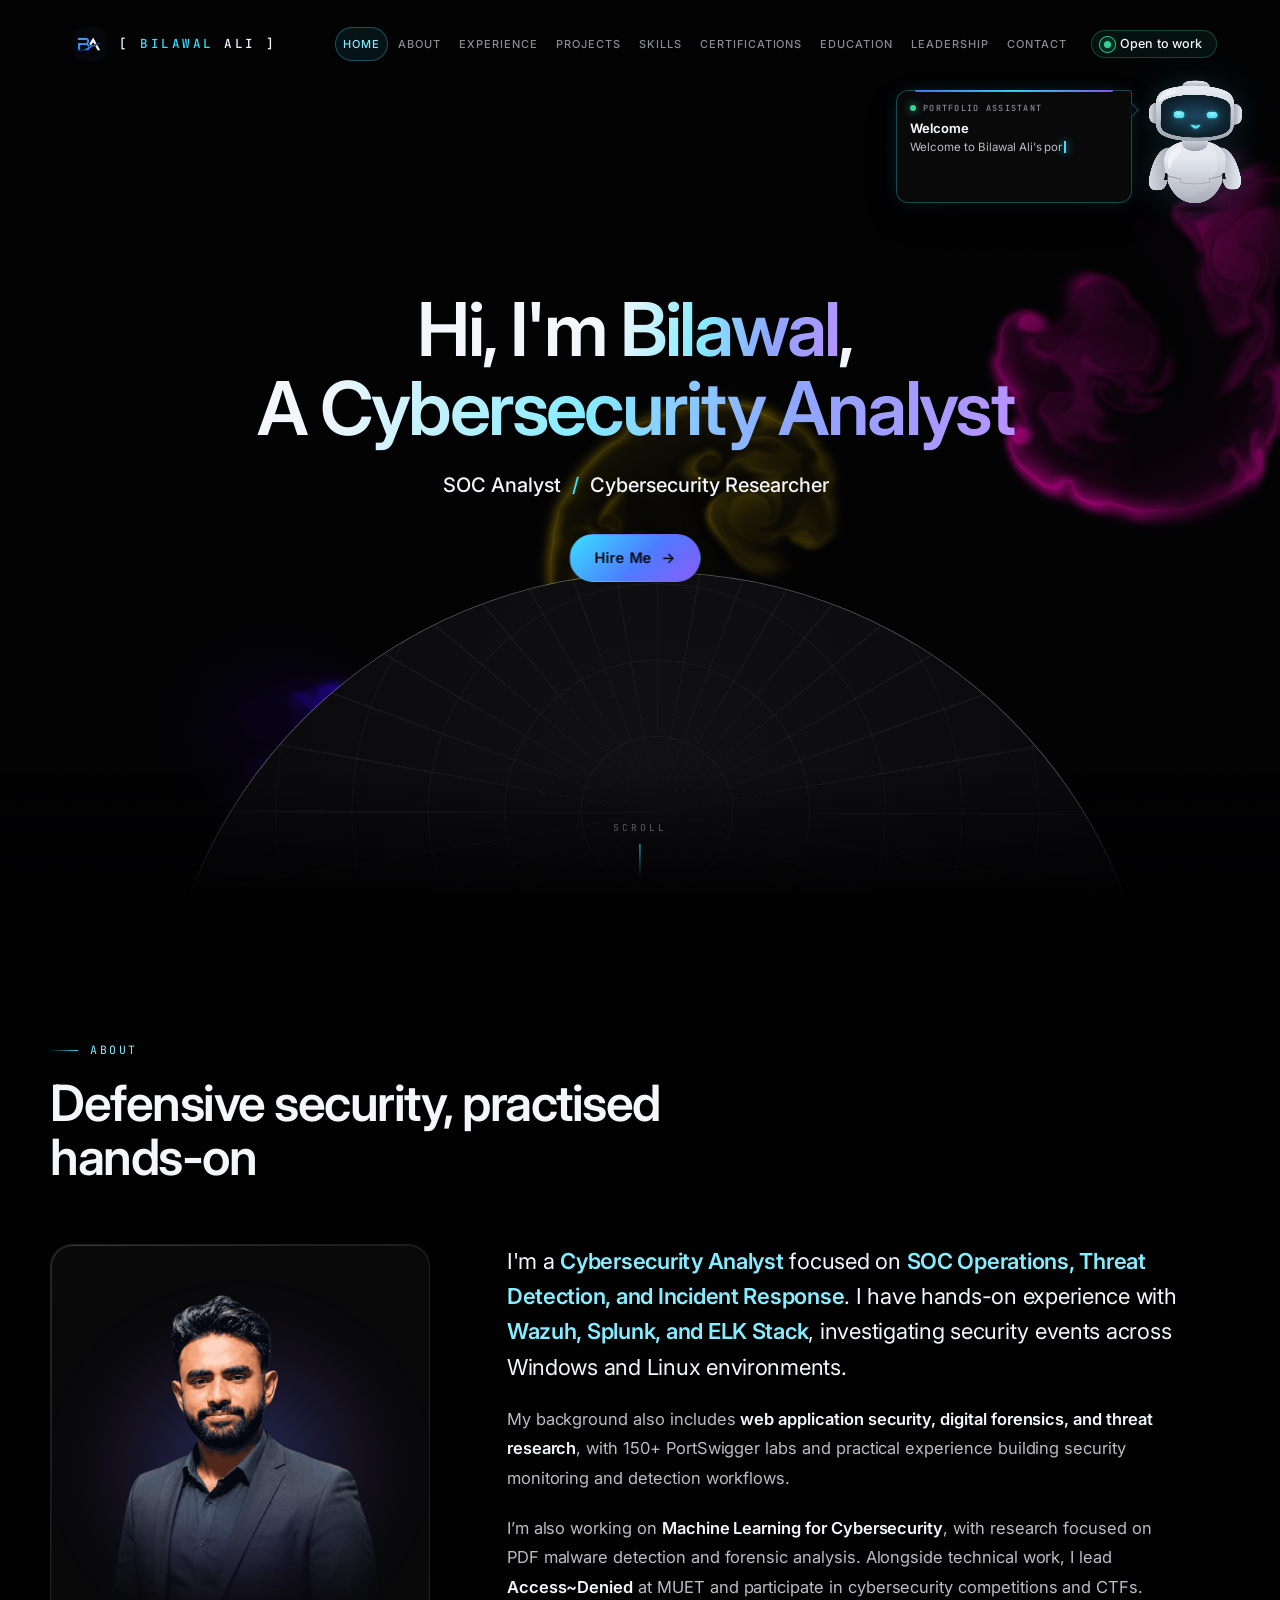
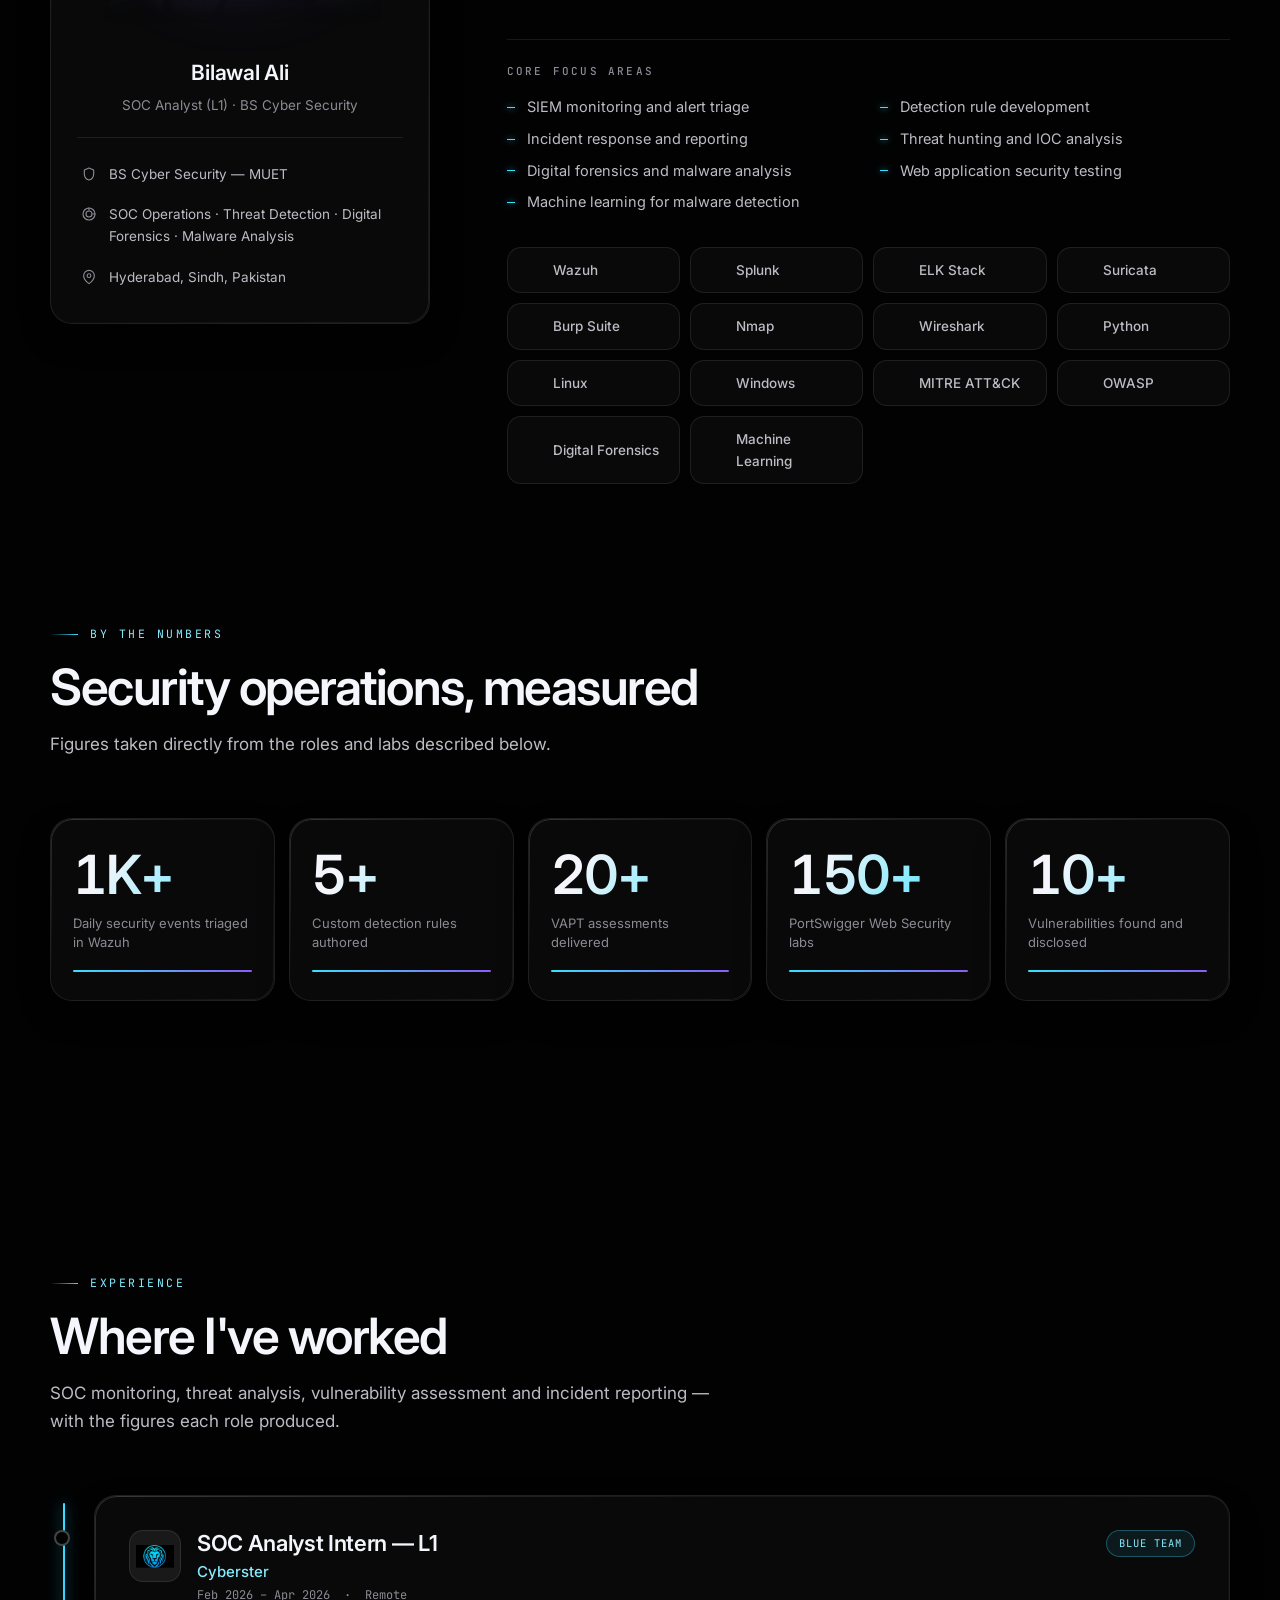
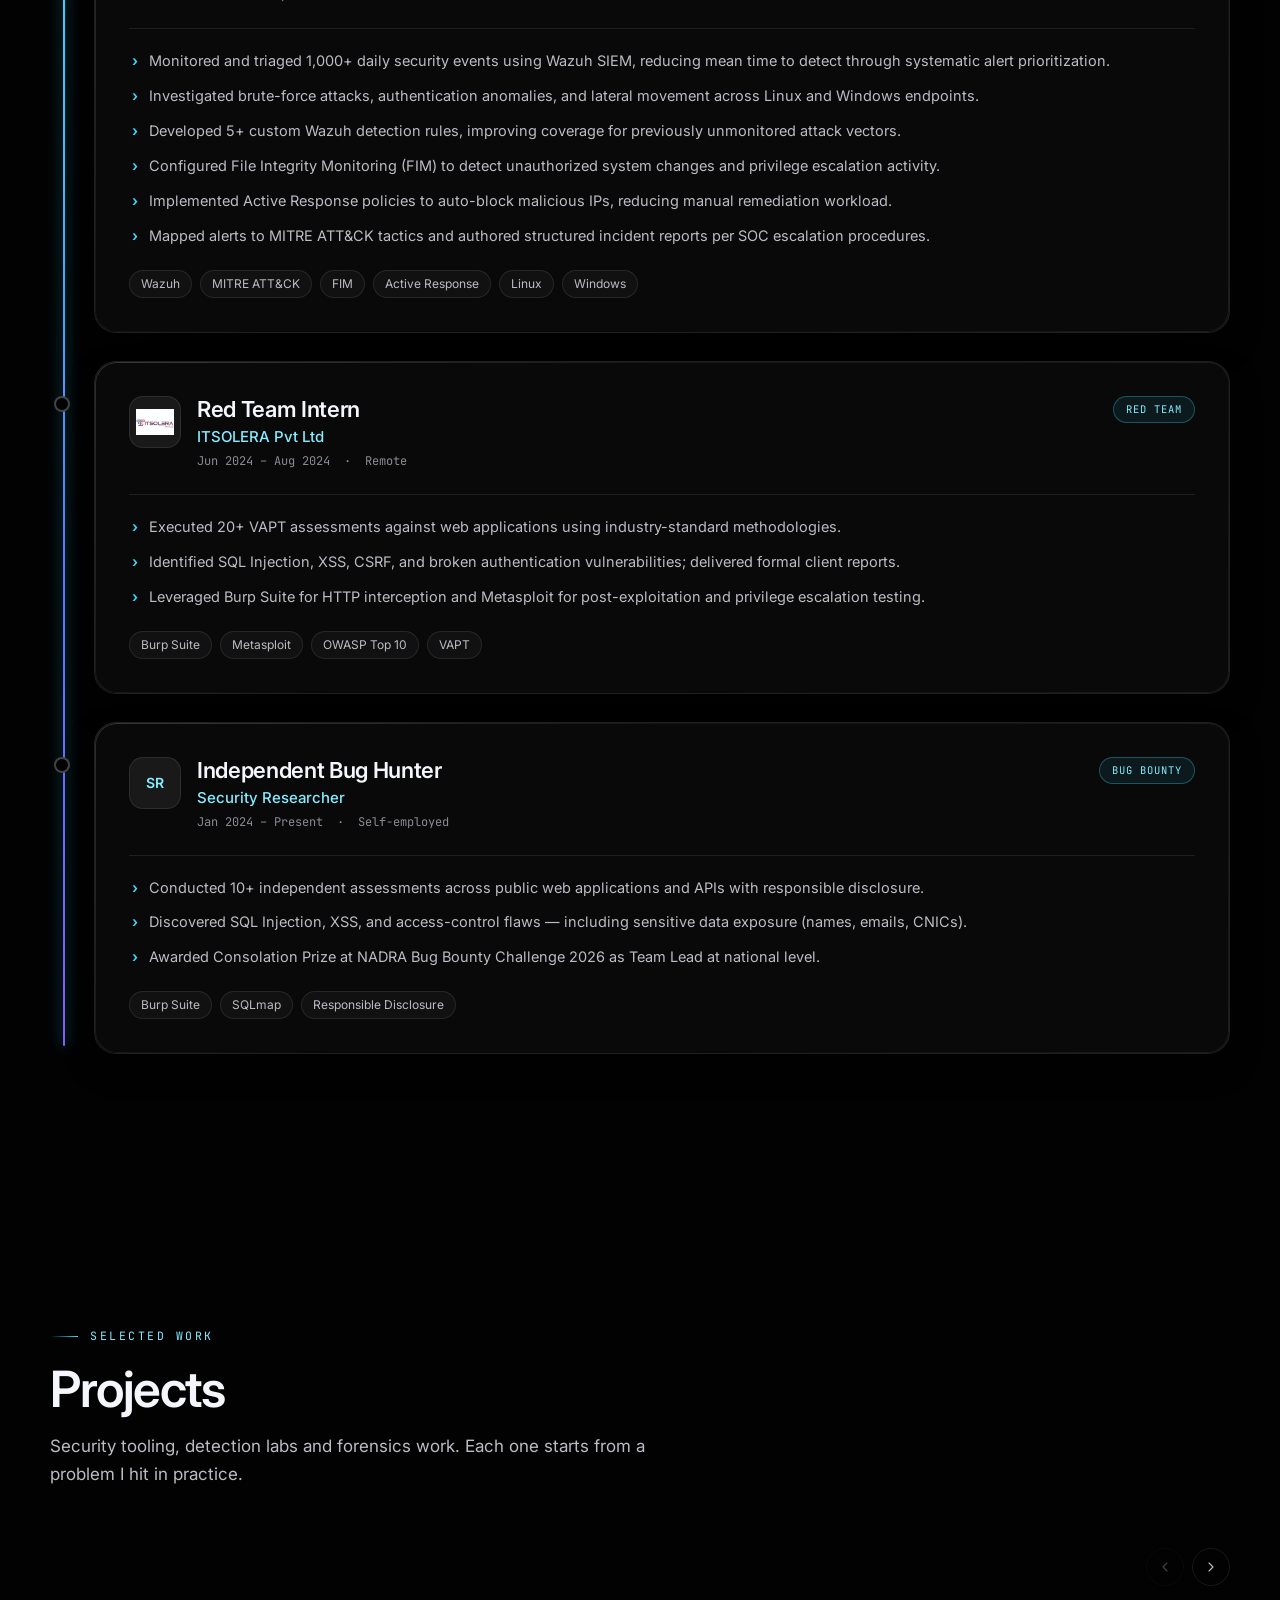
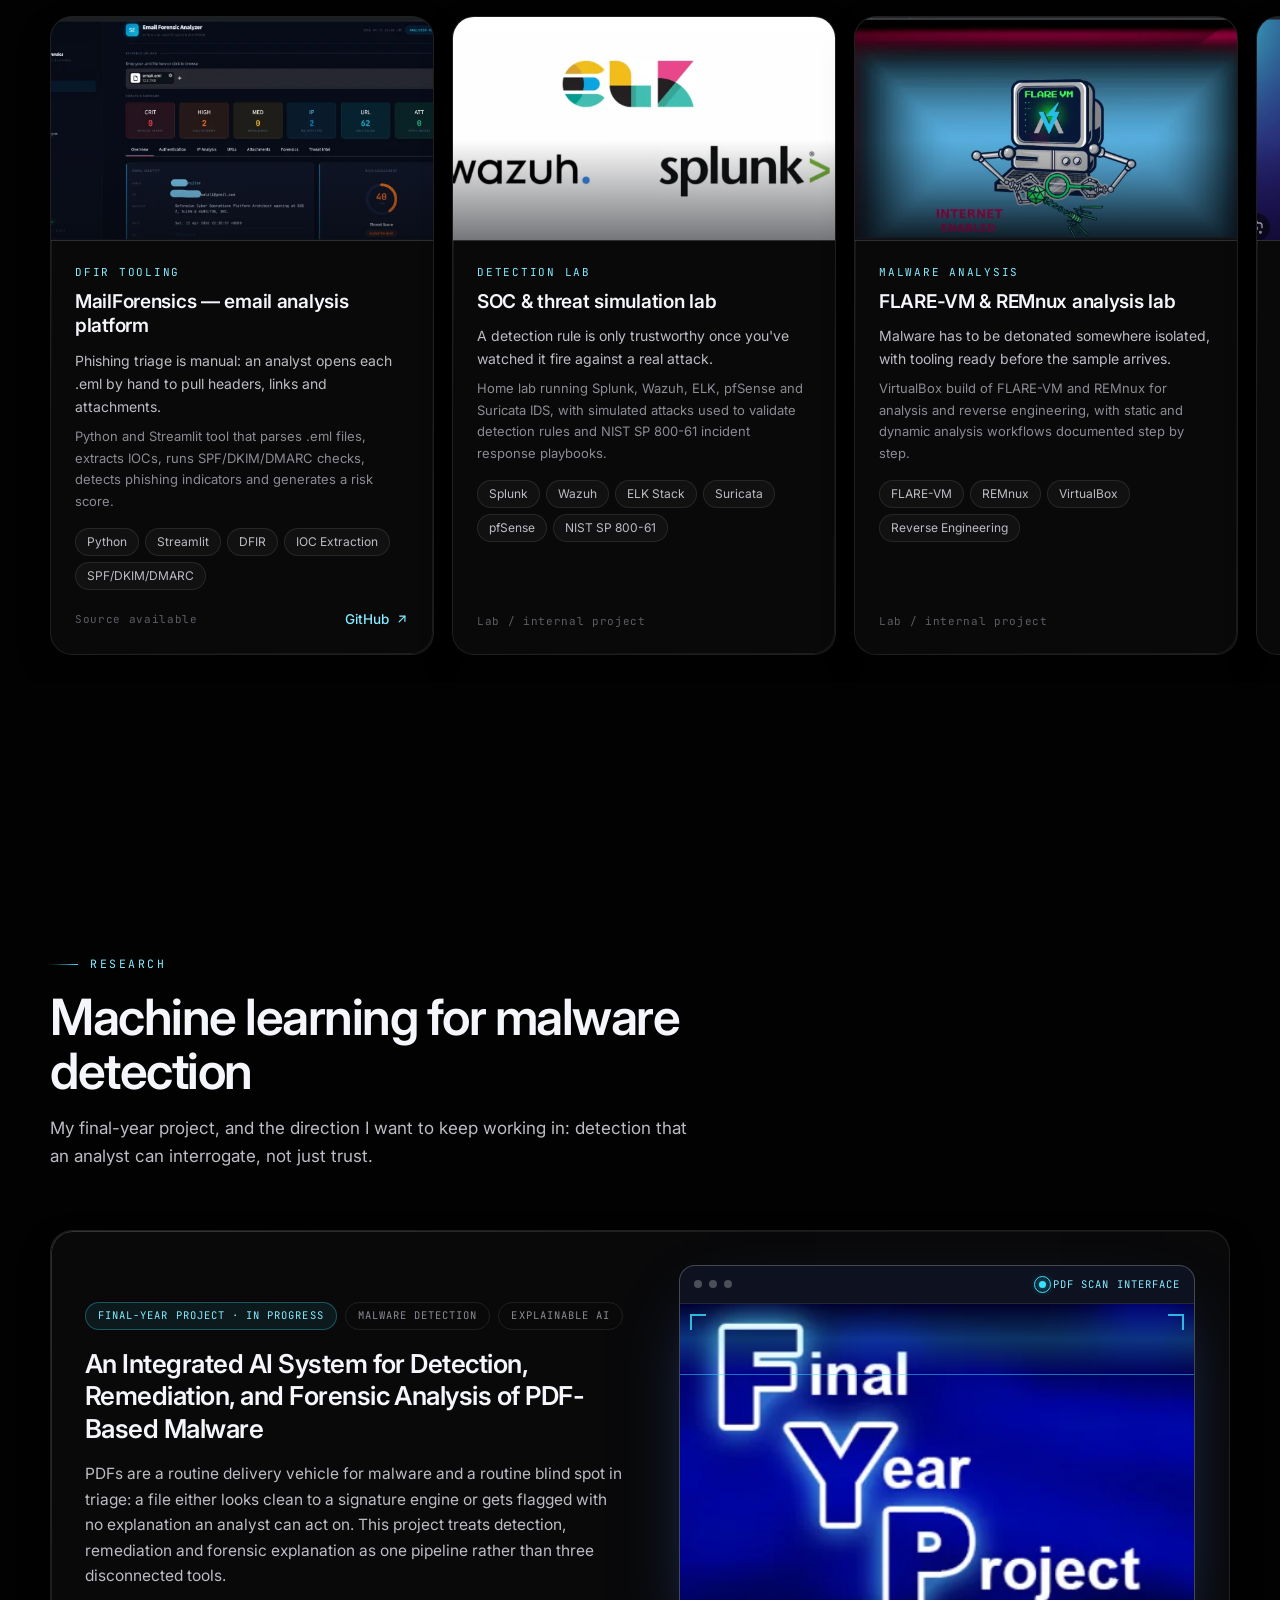
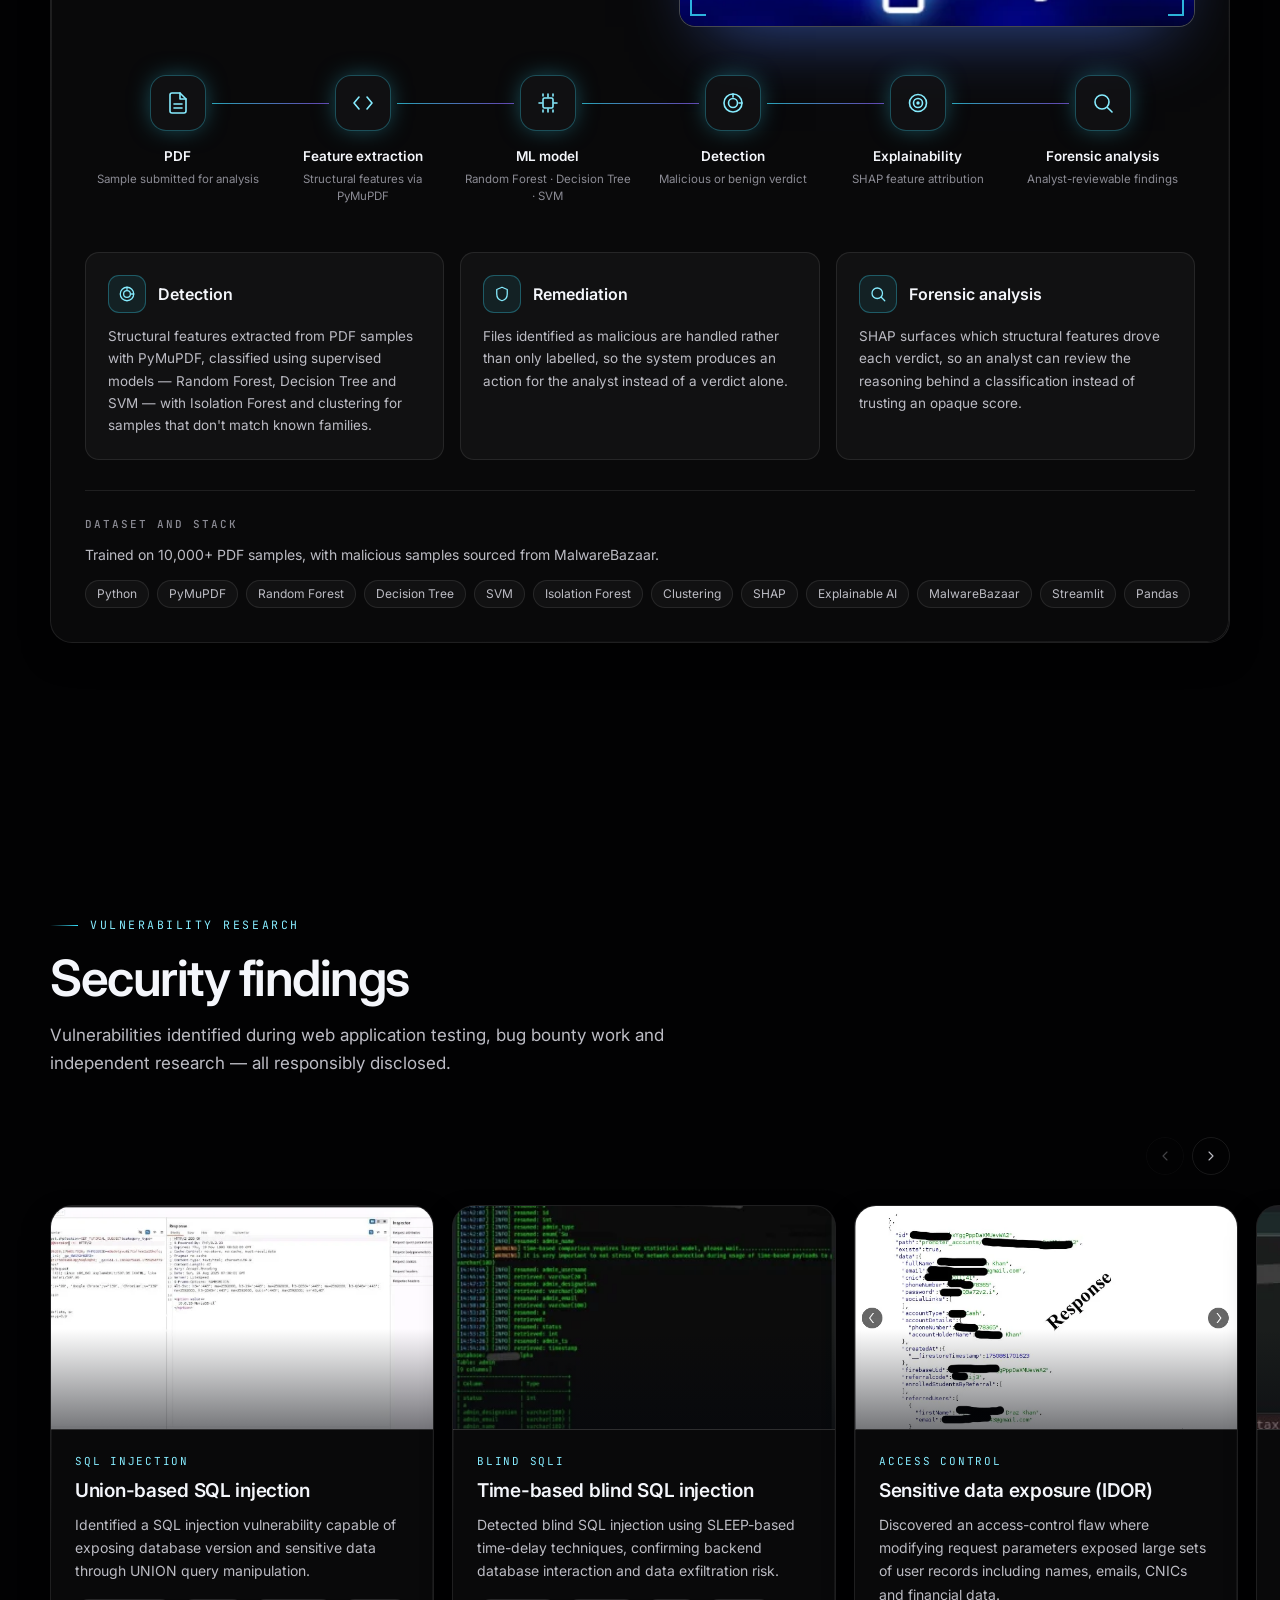
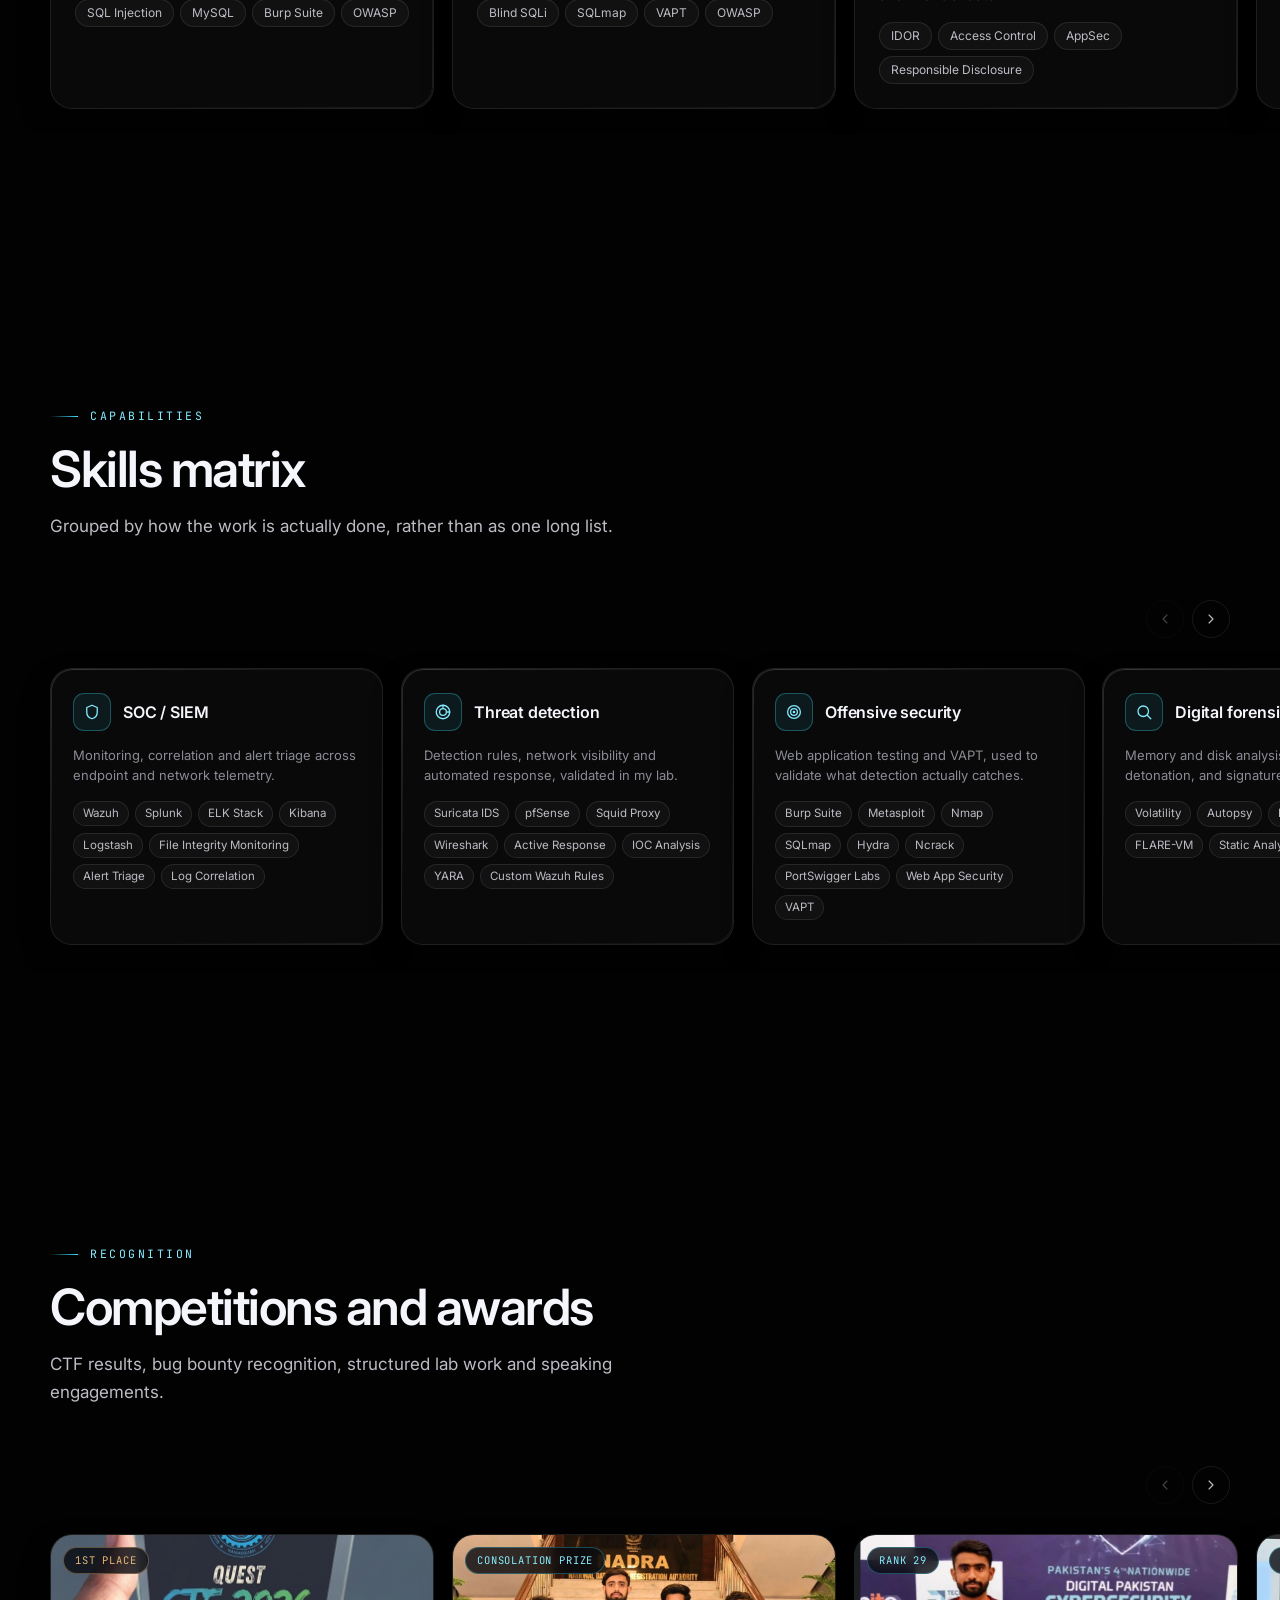
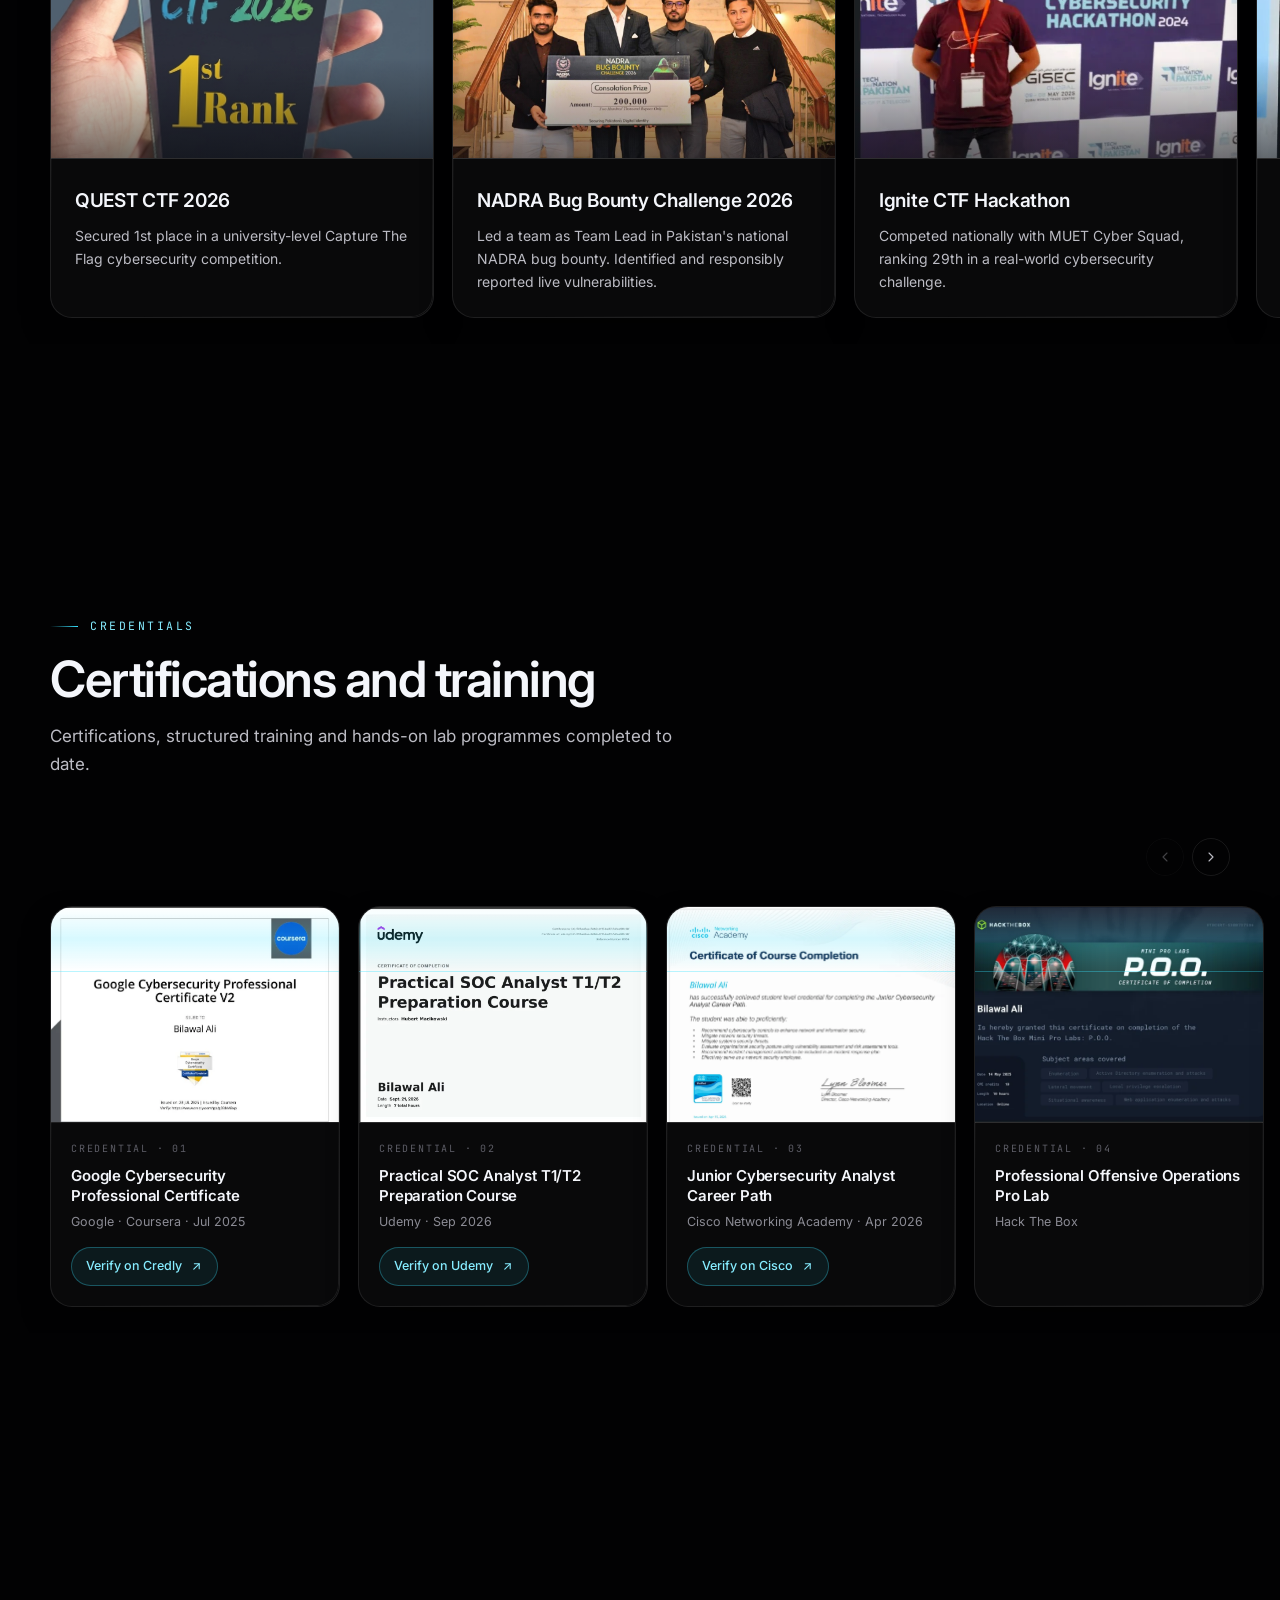
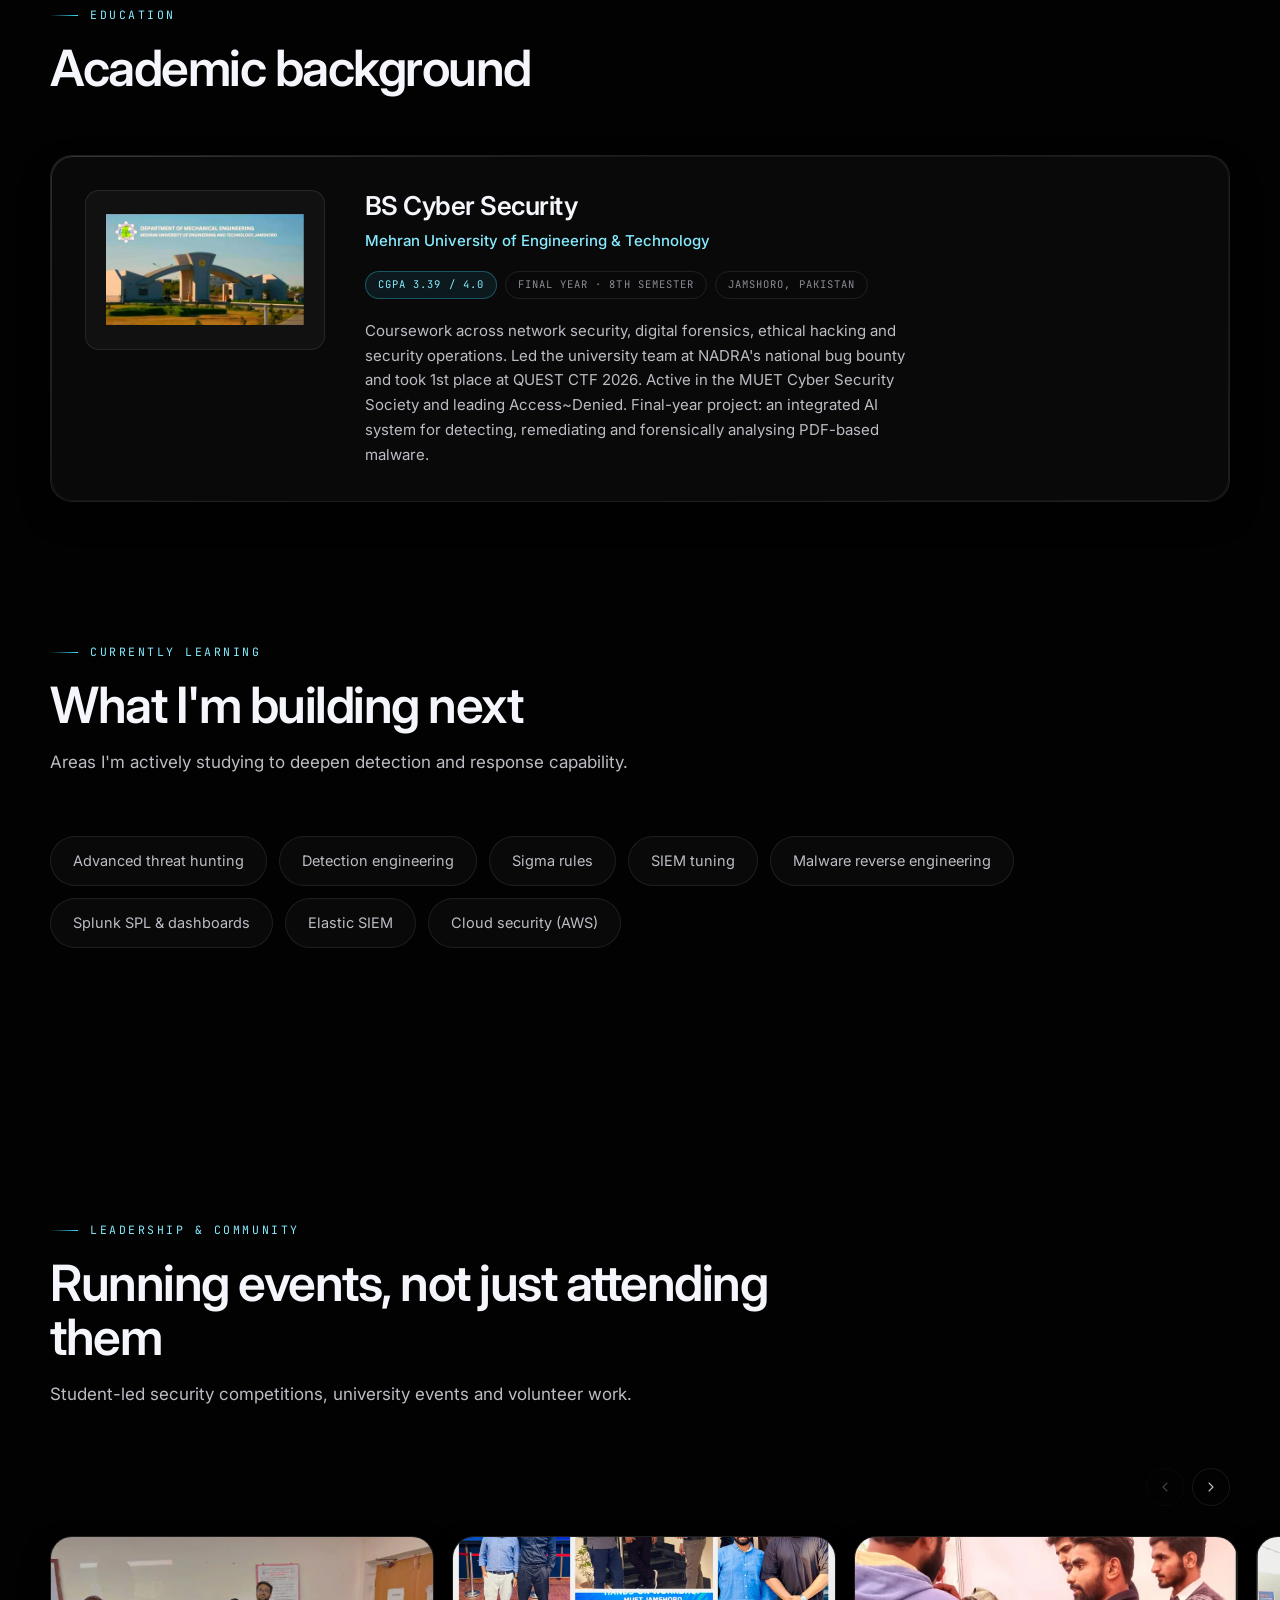
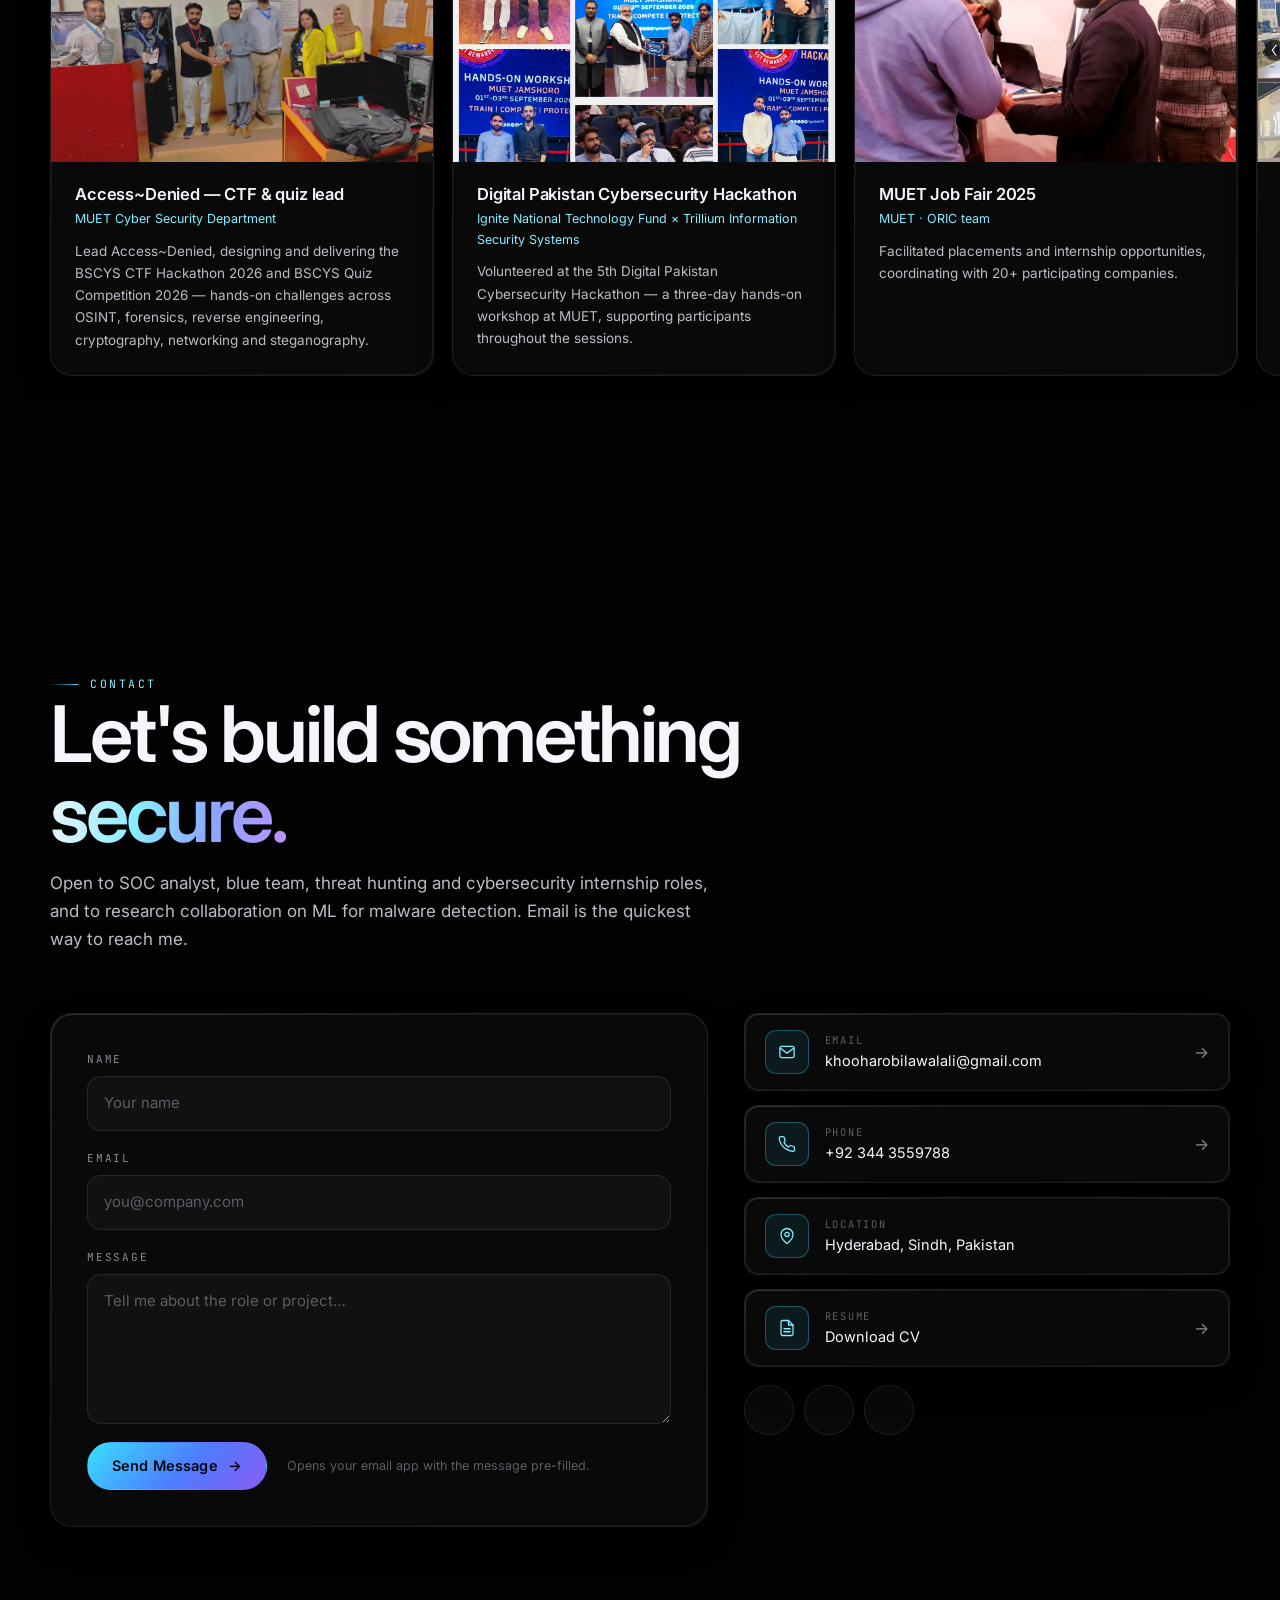
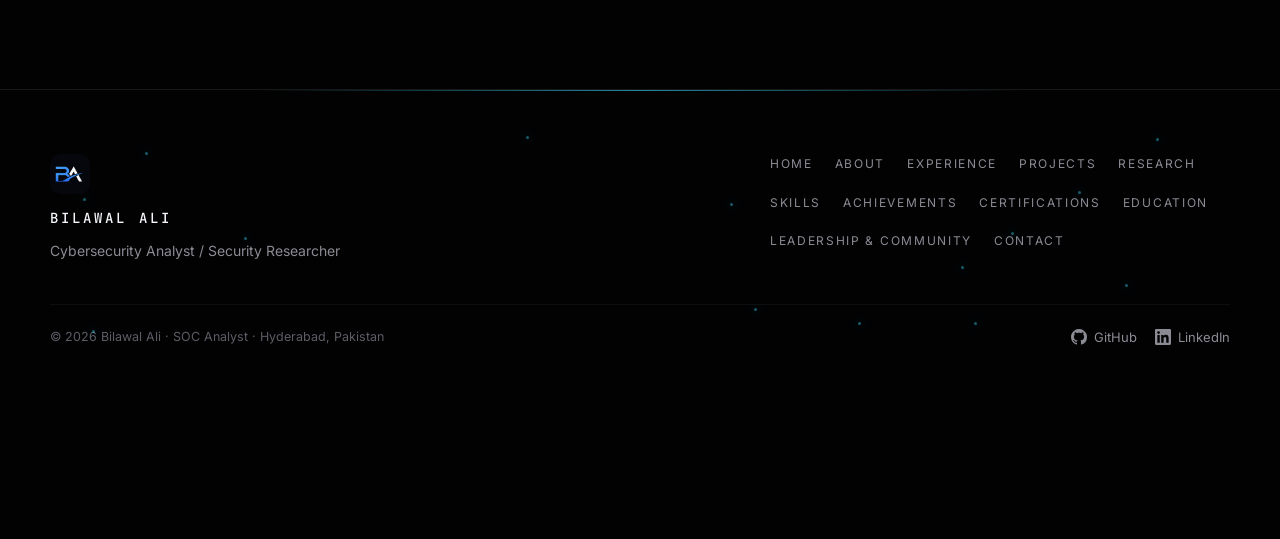
==== commit 930d739d: "Update print statement from 'Hello' to 'Goodbye'" ====
--- a/index.html
+++ b/index.html
@@ -203,6 +203,19 @@
         [data-theme="dark"] .panel::after { background: radial-gradient(420px circle at var(--mx, 50%) var(--my, 0%), rgba(255, 255, 255, .055), transparent 62%); }
         [data-theme="dark"] .env::before, [data-theme="dark"] .env::after, [data-theme="dark"] .bg-orb, [data-theme="dark"] .cursor-glow { display: none; }
         .preloader { background: #020203; }
+        /* classic black loading screen: no blobs, dots or glows */
+        .pl-orb, .pl-dot { display: none !important; }
+        .preloader .loader-content img { box-shadow: none !important; border: 1px solid rgba(255, 255, 255, .22); }
+        .pl-role { color: #b8b8bf; }
+        .pl-bar { background: rgba(255, 255, 255, .1); }
+        .progress-bar { background: #f4f4f6; box-shadow: none; }
+        .pl-count { color: #7c7c85; }
+        /* neutral nav pill + buttons in dark theme */
+        [data-theme="dark"] #nav.is-scrolled .nav__inner { box-shadow: 0 10px 30px -14px rgba(0, 0, 0, .8); }
+        [data-theme="dark"] .nav__ind { box-shadow: none; }
+        [data-theme="dark"] .btn:hover { box-shadow: none; border-color: rgba(255, 255, 255, .5); }
+        [data-theme="dark"] .btn--primary { box-shadow: none; }
+        [data-theme="dark"] .btn--primary:hover { box-shadow: none; filter: brightness(1.08); }
         /* hero planet: kept, but flat and clean (no glow, halo or shadow) */
         [data-theme="dark"] .orb-glow, [data-theme="dark"] .core__shine { display: none; }
         [data-theme="dark"] .core__sphere { background: radial-gradient(circle at 50% 18%, #111114 0, #09090b 52%, #030304 100%) !important;
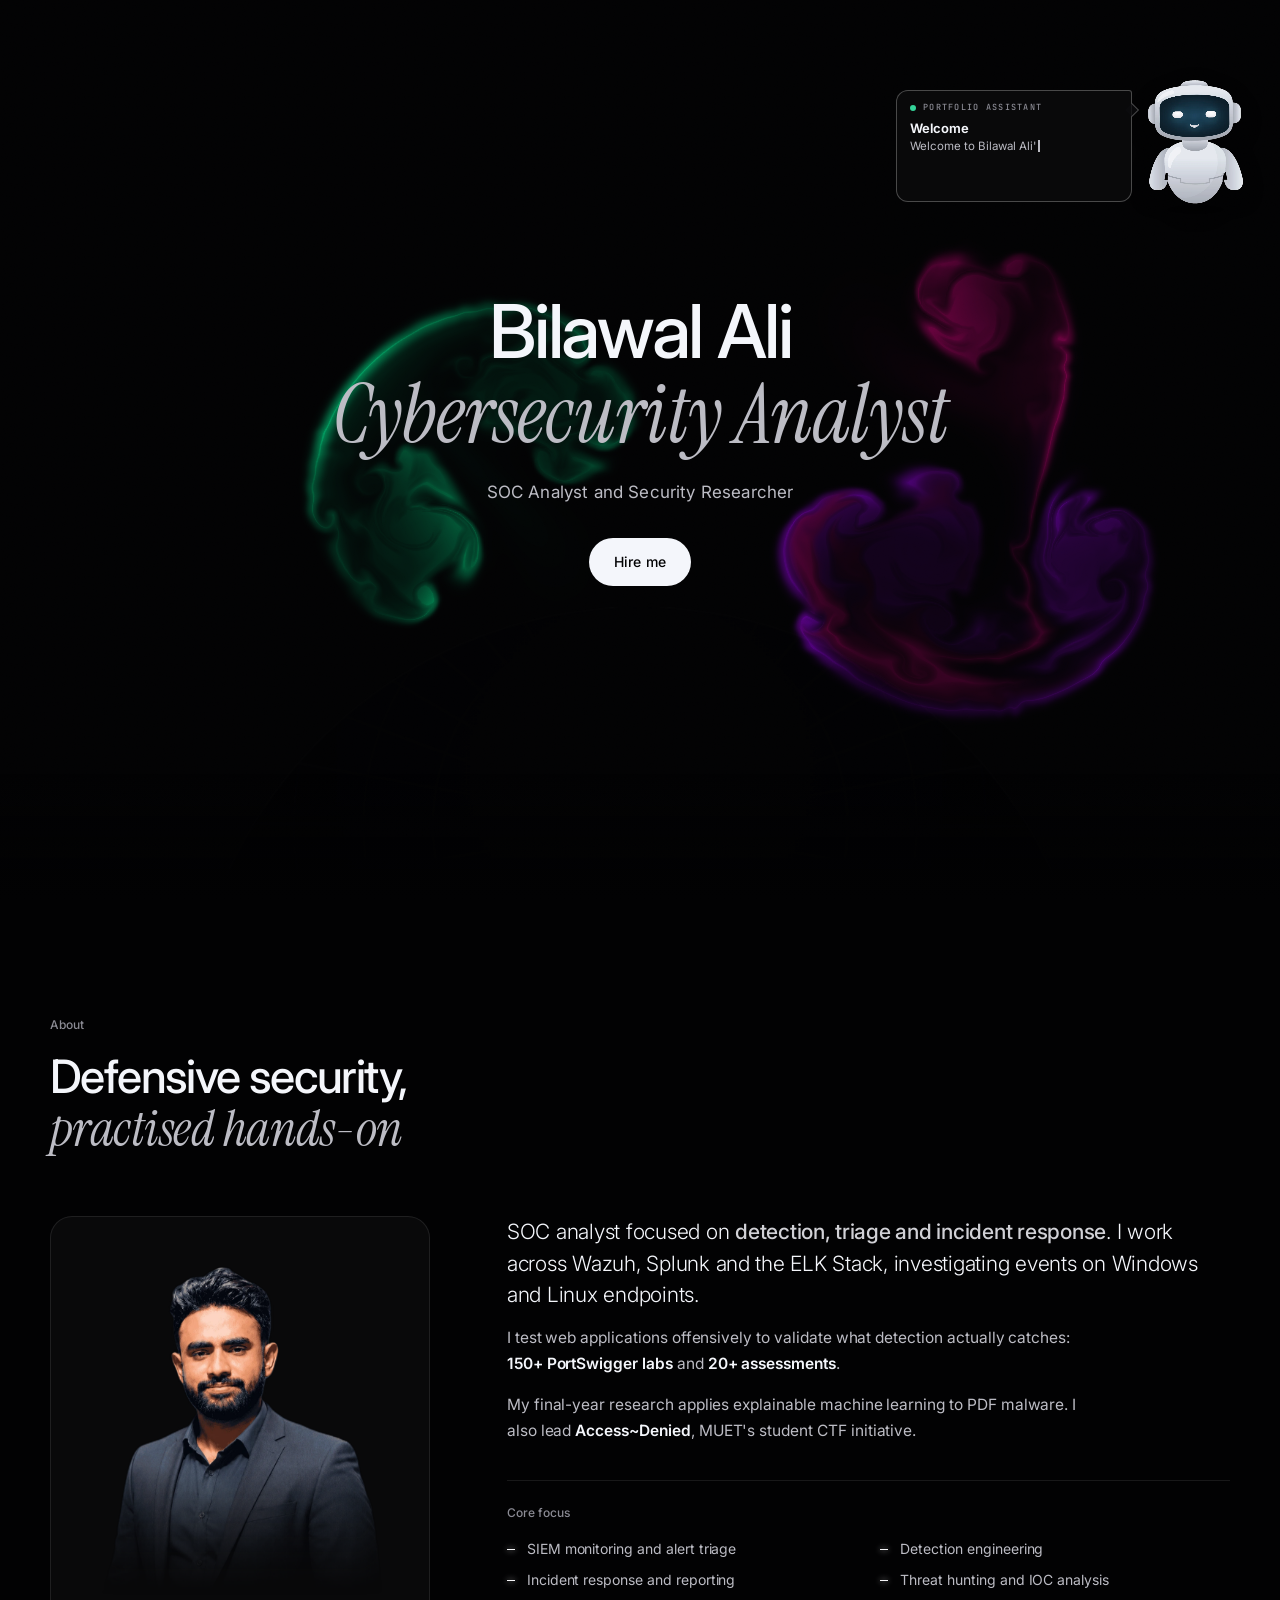
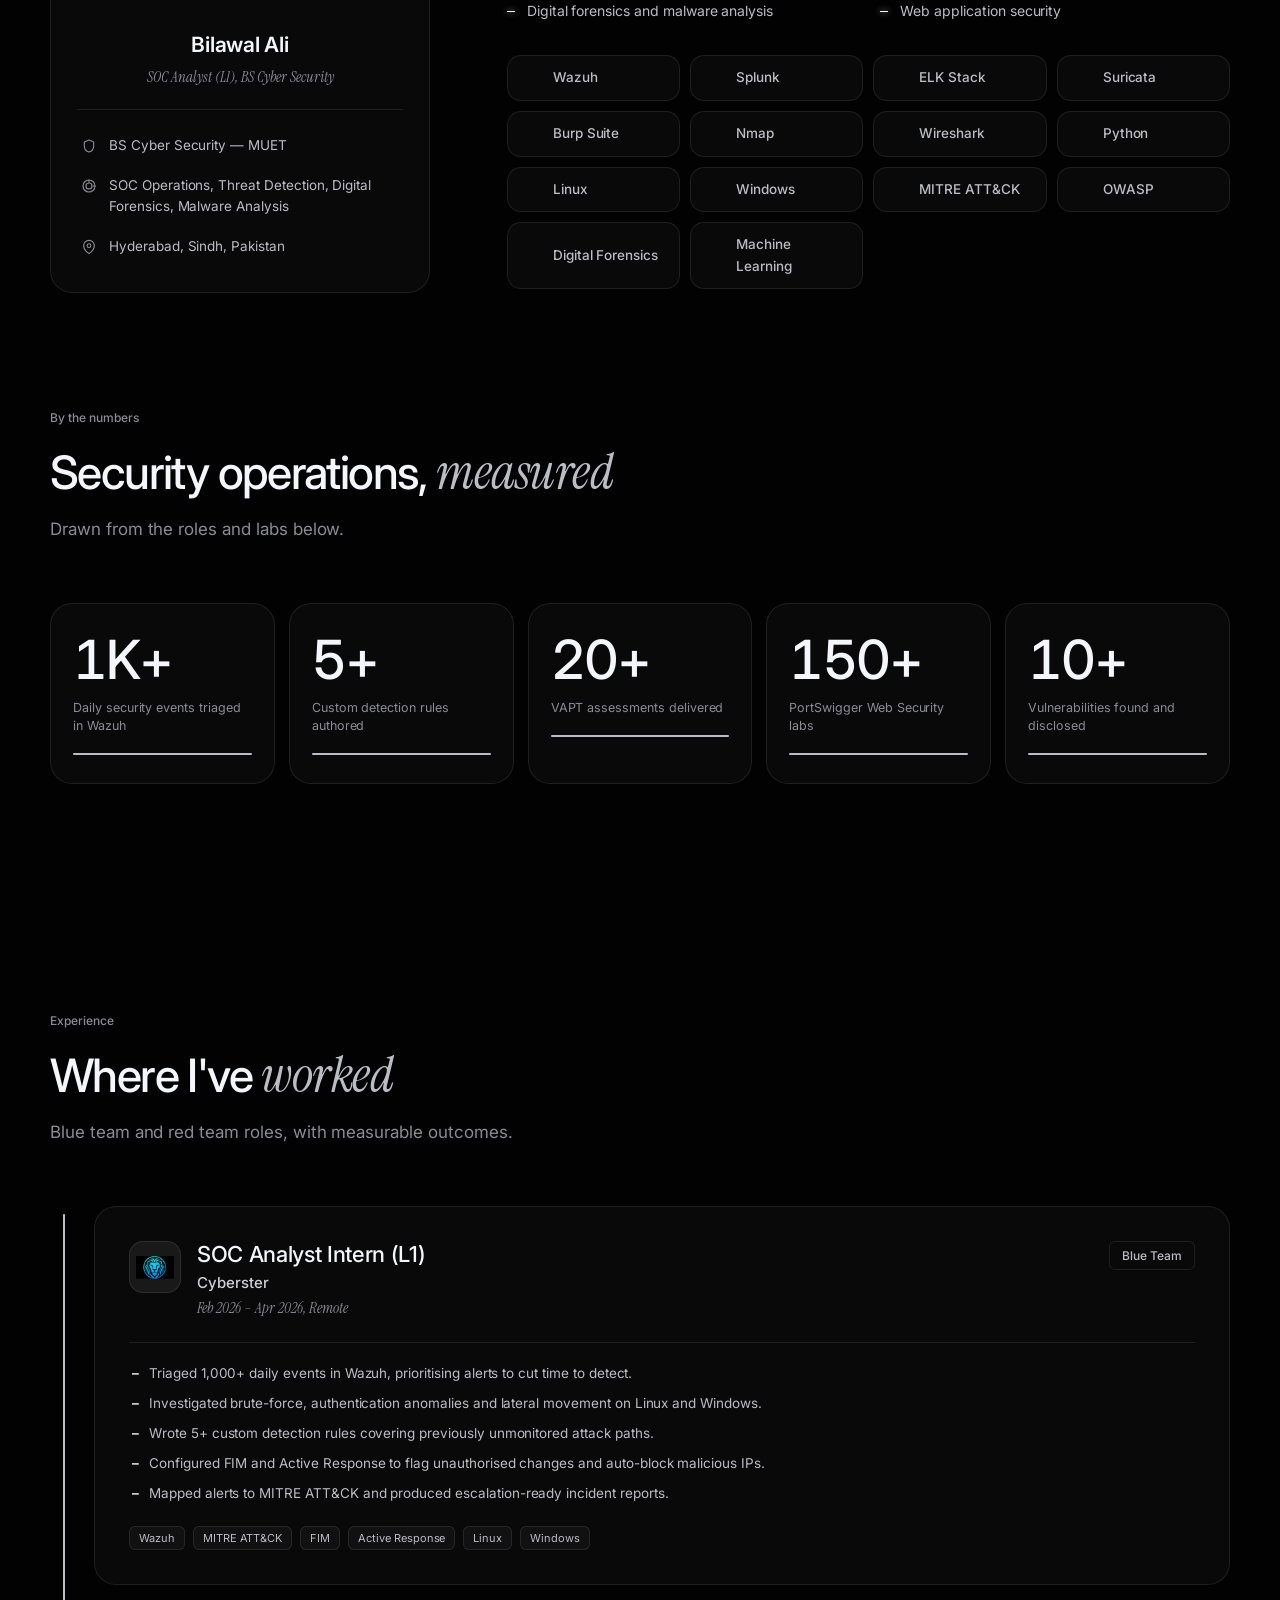
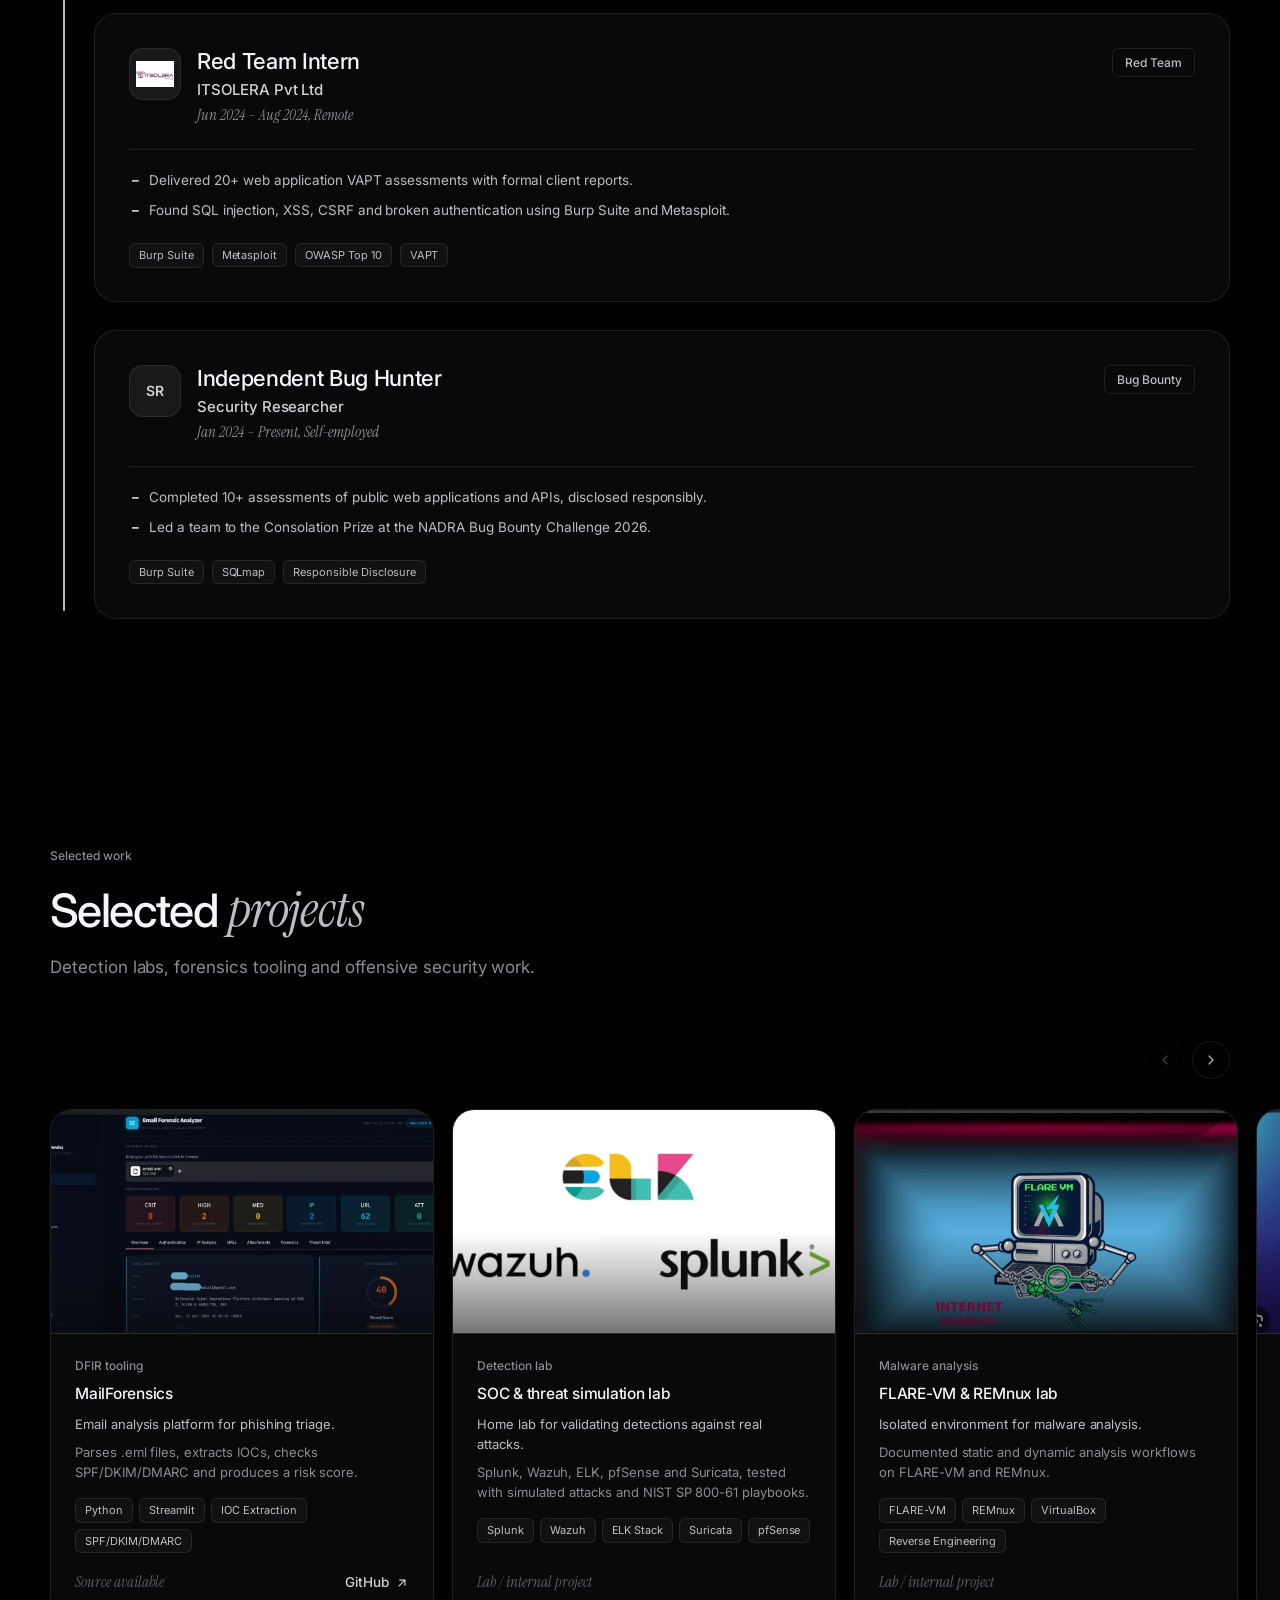
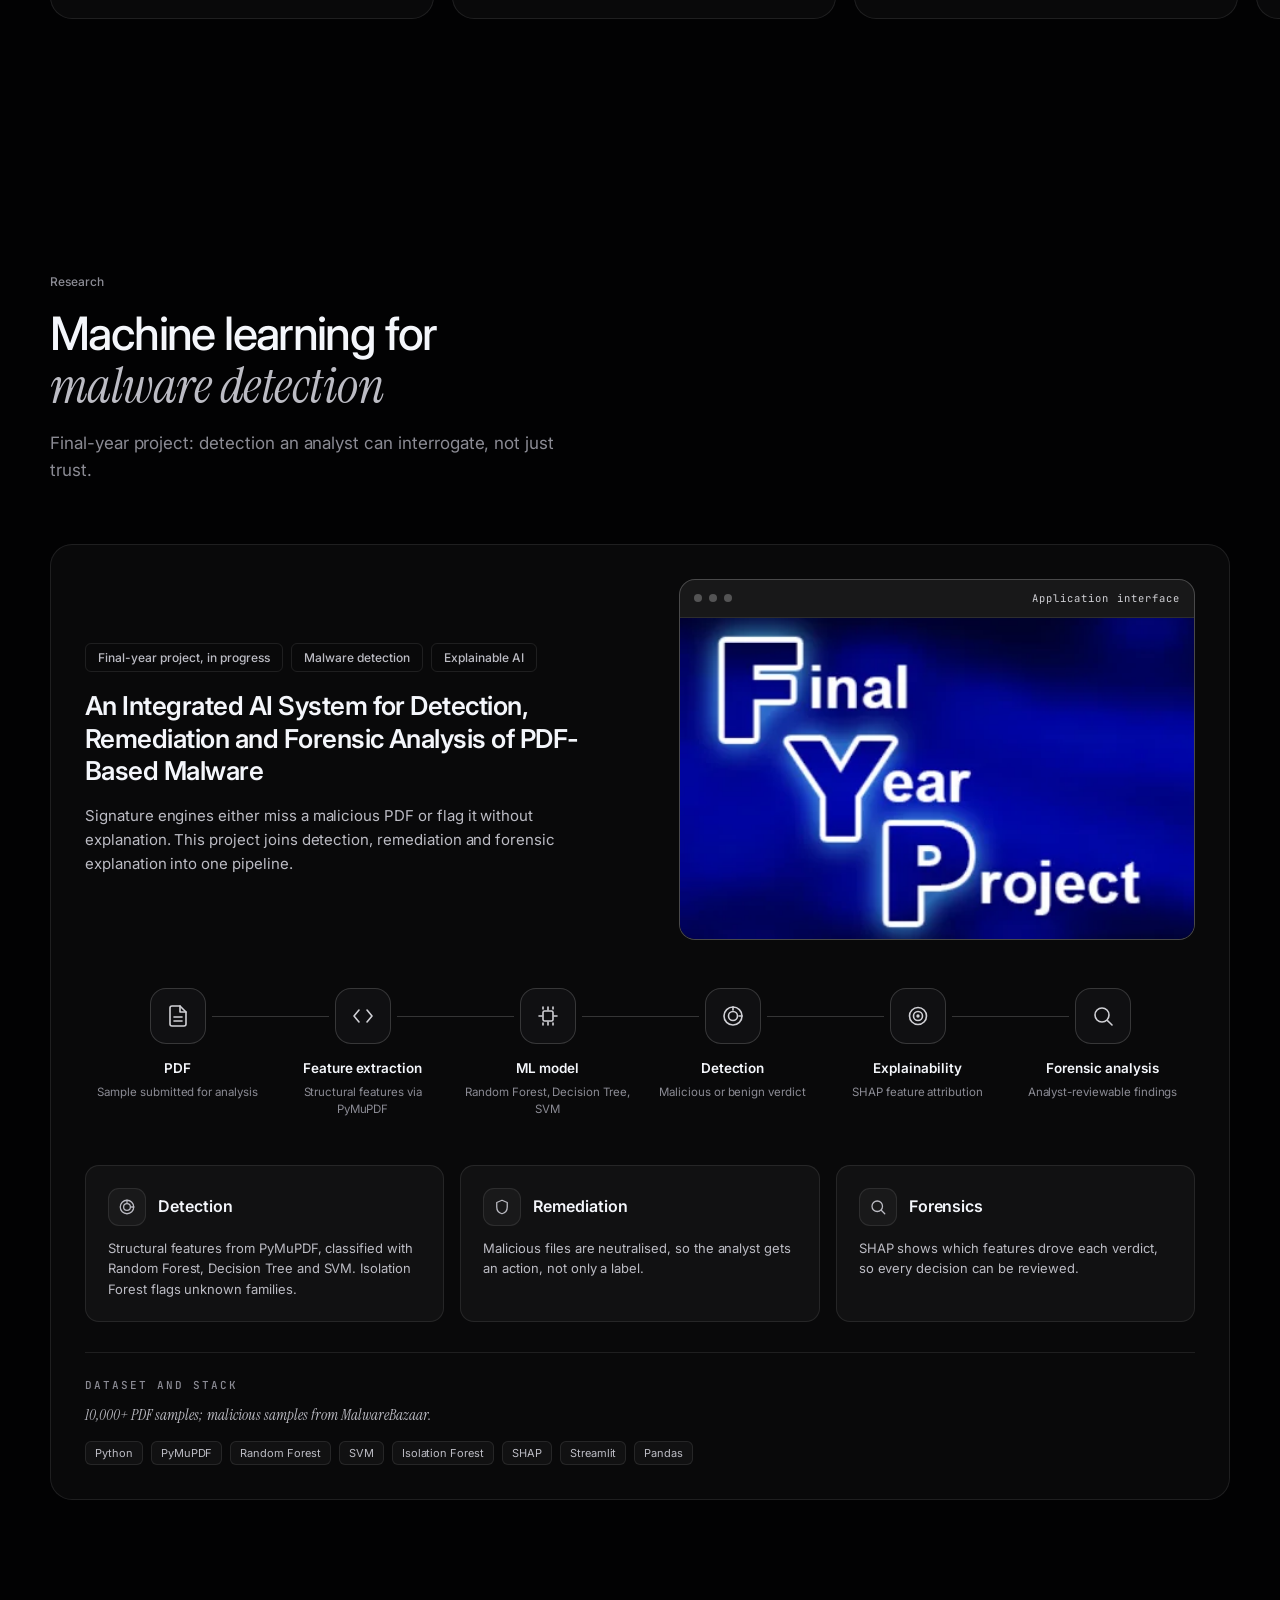
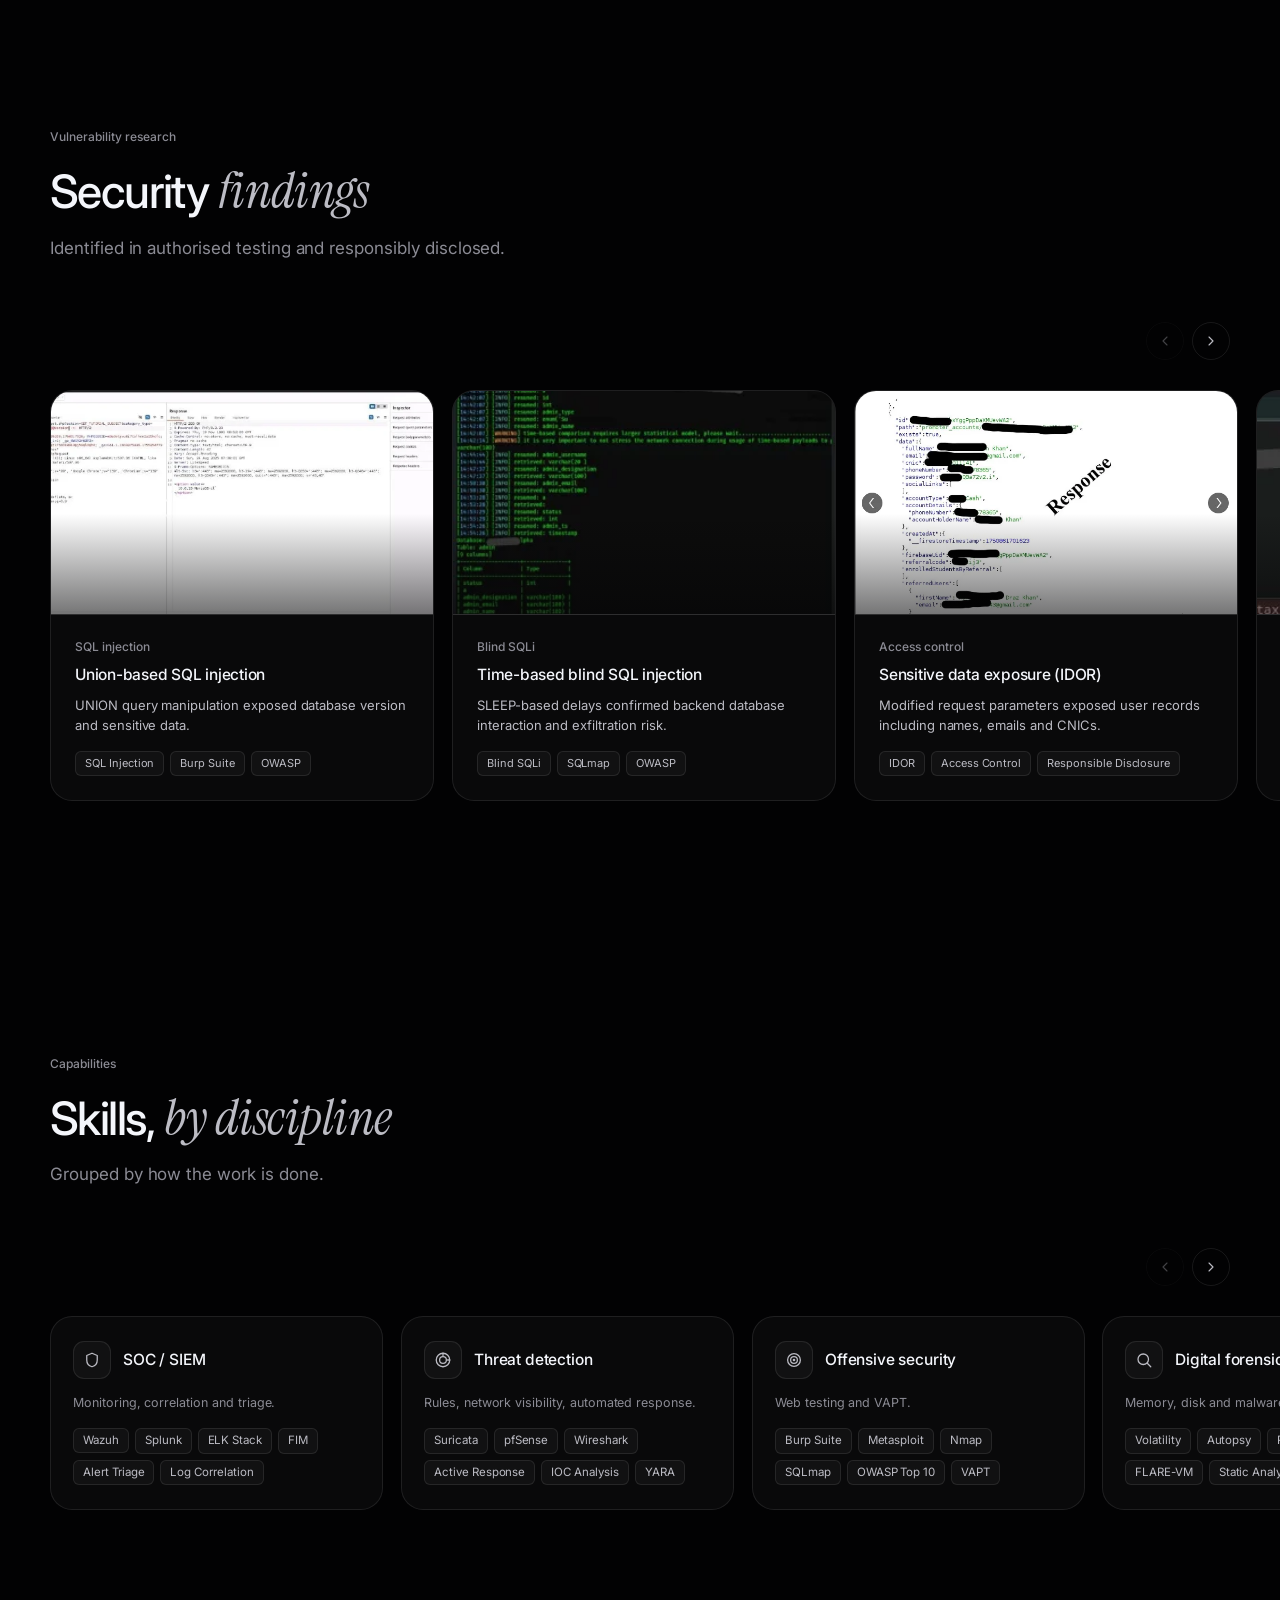
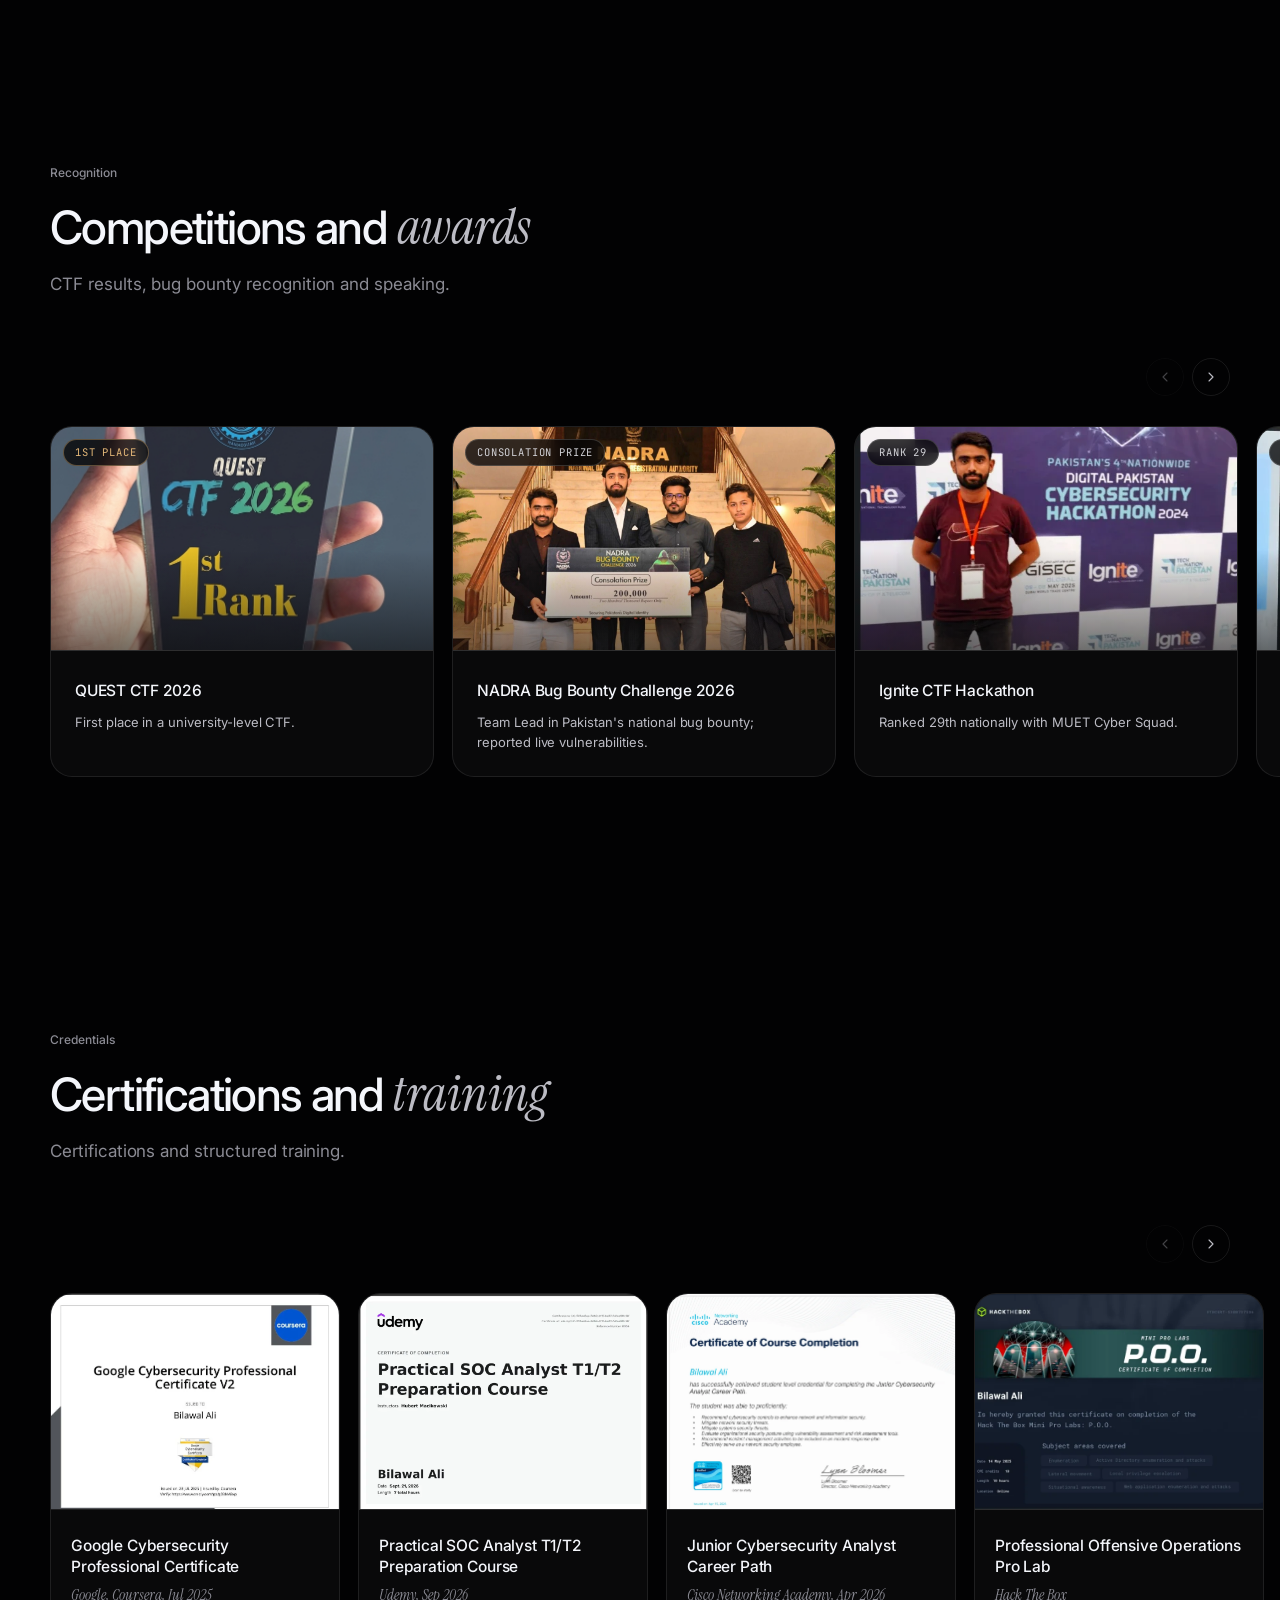
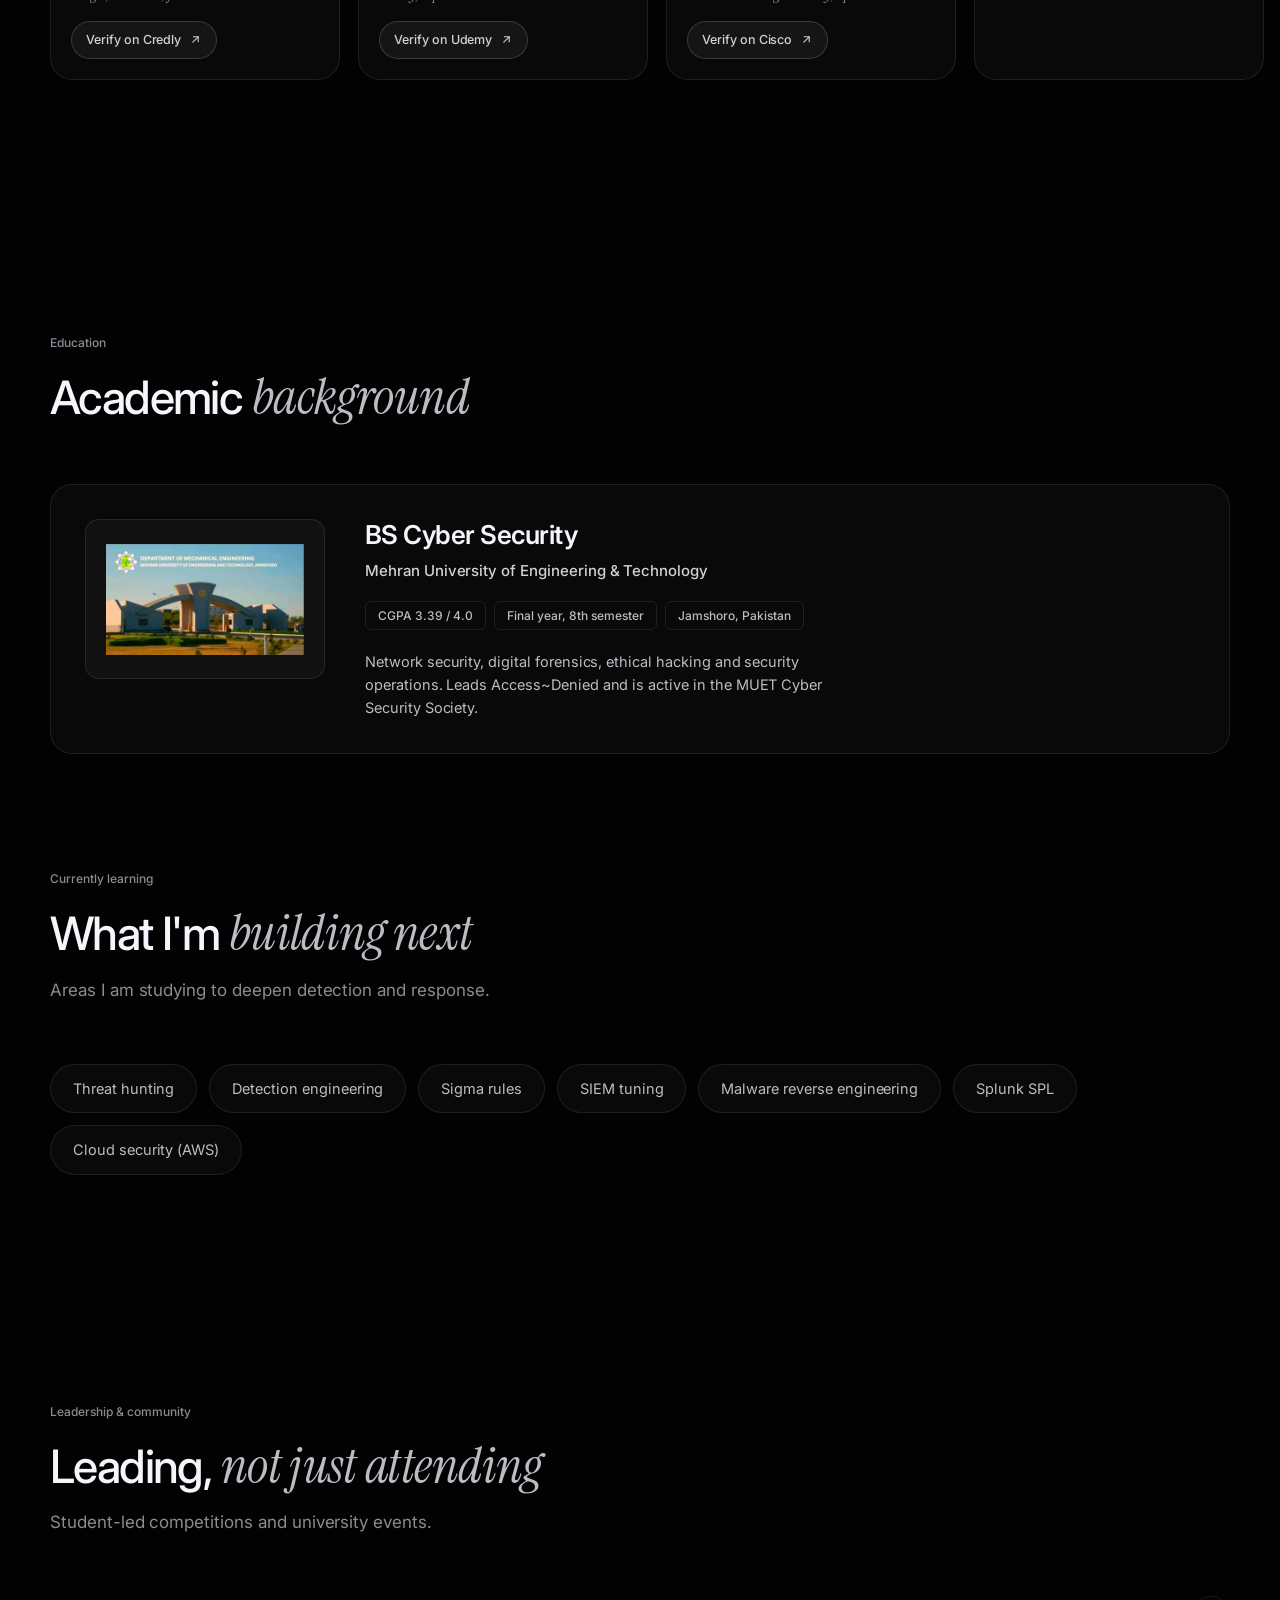
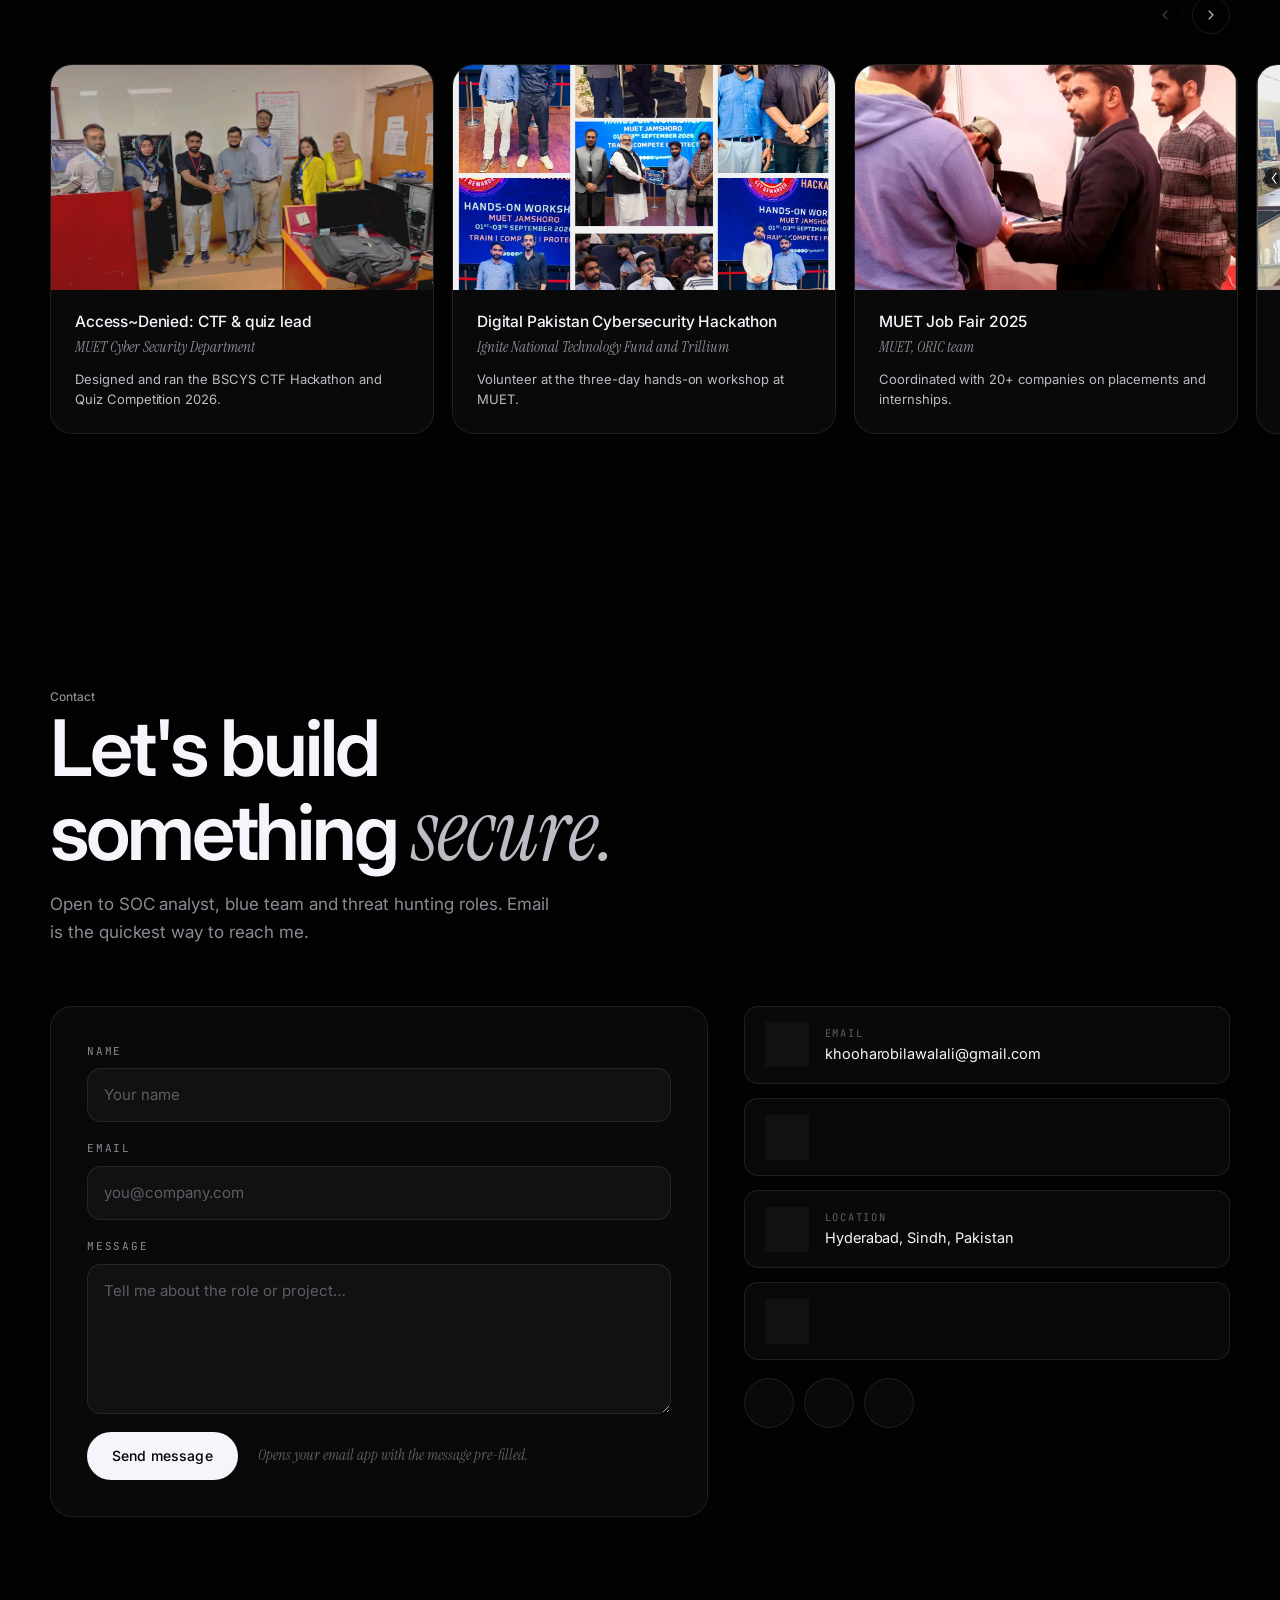
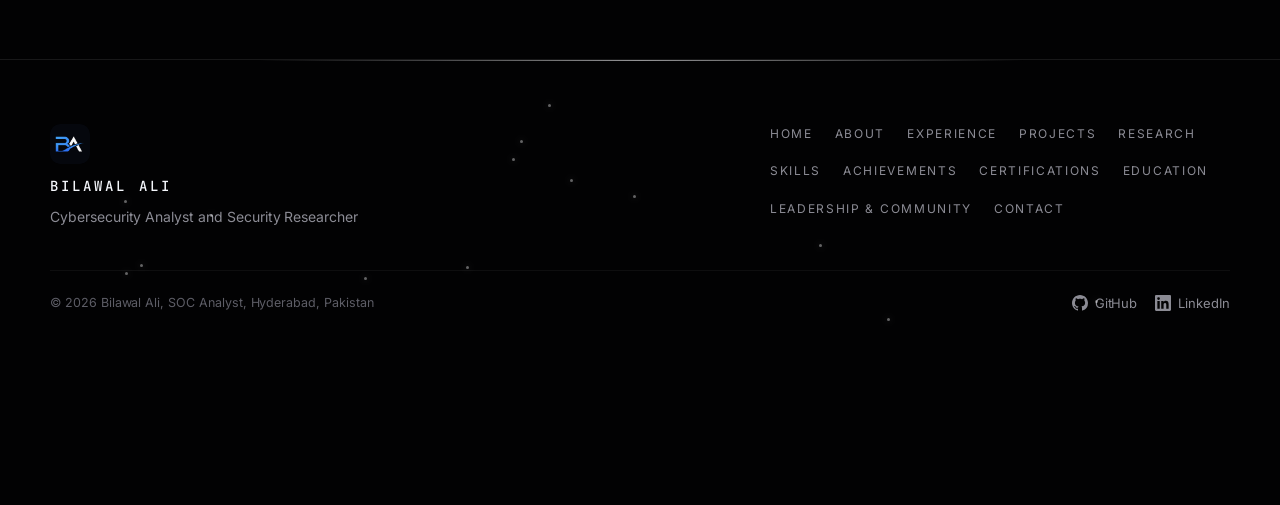
==== commit 54ee0b5d: "Update and rename best-on.txt to index.html" ====
--- a/index.html
+++ b/index.html
@@ -1,2625 +1,2744 @@
-<!DOCTYPE html>
-<html lang="en" data-theme="dark">
-<head>
-    <meta charset="UTF-8" />
-    <meta name="viewport" content="width=device-width, initial-scale=1, viewport-fit=cover" />
-    <meta property="og:image" content="https://bila-ali.github.io/assets/logo/logo-icon.png" />
-
-    <title>Bilawal Ali — SOC Analyst &amp; Security Researcher</title>
-    <meta name="description" content="Bilawal Ali — SOC analyst and final-year BS Cyber Security student at MUET. Threat detection with Wazuh, Splunk and ELK, offensive security and VAPT, digital forensics, and machine learning for PDF malware detection." />
-    <meta name="author" content="Bilawal Ali" />
-    <link rel="canonical" href="https://bila-ali.github.io/" />
-    <meta property="og:url" content="https://bila-ali.github.io/" />    
-    <link rel="icon" type="image/png" href="assets/logo/favicon.png" />
-    <link rel="apple-touch-icon" href="assets/logo/logo-icon.png" />
-
-    <meta property="og:type" content="profile" />
-    <meta property="og:title" content="Bilawal Ali — SOC Analyst &amp; Security Researcher" />
-    <meta property="og:description" content="Threat detection and security operations with Wazuh, Splunk and ELK. Offensive security, digital forensics, and machine learning for malware detection." />
-    <meta property="og:locale" content="en_US" />
-    <meta property="profile:first_name" content="Bilawal" />
-    <meta property="profile:last_name" content="Ali" />
-    <meta name="twitter:card" content="summary" />
-    <meta name="twitter:image" content="https://bila-ali.github.io/assets/logo/logo-icon.png" />
-    <meta name="twitter:title" content="Bilawal Ali — SOC Analyst &amp; Security Researcher" />
-    <meta name="twitter:description" content="Threat detection and security operations with Wazuh, Splunk and ELK. Offensive security, digital forensics, and ML for malware detection." />
-
-    <meta name="theme-color" content="#020203" media="(prefers-color-scheme: dark)" />
-    <meta name="theme-color" content="#f3f5fb" media="(prefers-color-scheme: light)" />
-
-    <link rel="preconnect" href="https://fonts.googleapis.com" />
-    <link rel="preconnect" href="https://fonts.gstatic.com" crossorigin />
-    <link rel="stylesheet" href="https://fonts.googleapis.com/css2?family=Inter:wght@300;400;500;600;700&family=JetBrains+Mono:wght@400;500&display=swap" />
-
-    <!-- Theme applied before first paint to avoid a flash. Dark is the default. -->
-    <script>
-        (function () {
-            try {
-                document.documentElement.setAttribute("data-theme", "dark");
-            } catch (e) { /* storage blocked — dark stays */ }
-            document.documentElement.classList.add("is-loading");
-        })();
-    </script>
-
-    <style>
-        /* ==========================================================
-           1. TOKENS — dark "command centre" default, light via swap
-           ========================================================== */
-        :root {
-            --sans: 'Inter', -apple-system, BlinkMacSystemFont, 'Segoe UI', Roboto, sans-serif;
-            --mono: 'JetBrains Mono', ui-monospace, 'SF Mono', Menlo, monospace;
-            --r-s: 10px; --r-m: 14px; --r-l: 22px;
-            --ease: cubic-bezier(0.22, 1, 0.36, 1);
-            --container: 1180px;
-            --nav-h: 72px;
-            --gutter: clamp(20px, 5vw, 40px);
-            --sec: clamp(72px, 11vw, 132px);
-        }
-        :root, [data-theme="dark"] {
-            --bg: #05070d;
-            --bg-2: #080b15;
-            --glass: rgba(11, 16, 32, 0.74);
-            --glass-2: rgba(20, 28, 52, 0.62);
-            --line: rgba(140, 170, 255, 0.12);
-            --line-soft: rgba(140, 170, 255, 0.07);
-            --line-strong: rgba(120, 190, 255, 0.34);
-            --fill-1: rgba(140, 170, 255, 0.045);
-            --fill-2: rgba(140, 170, 255, 0.085);
-            --text: #f4f6fb;
-            --text-2: #b9c1d6;
-            --muted: #8390ad;
-            --dim: #566080;
-            --blue: #4d7cff;
-            --cyan: #38e1ff;
-            --violet: #8b5cf6;
-            --magenta: #d946ef;
-            --accent: #38e1ff;
-            --accent-text: #86ecff;
-            --accent-soft: rgba(56, 225, 255, 0.08);
-            --accent-line: rgba(56, 225, 255, 0.3);
-            --gold: #e3b778;
-            --gold-line: rgba(227, 183, 120, 0.36);
-            --gold-soft: rgba(227, 183, 120, 0.09);
-            --nav-bg: rgba(7, 10, 20, 0.62);
-            --overlay: rgba(3, 5, 10, 0.92);
-            --sh-2: 0 14px 40px -16px rgba(0, 0, 0, 0.75);
-            --sh-glow: 0 0 0 1px rgba(56, 225, 255, 0.18), 0 18px 60px -18px rgba(77, 124, 255, 0.45);
-            --btn-fg: #05070d;
-            --grid-line: rgba(120, 160, 255, 0.045);
-            color-scheme: dark;
-        }
-        [data-theme="light"] {
-            --bg: #f3f5fb;
-            --bg-2: #eaeef8;
-            --glass: rgba(255, 255, 255, 0.82);
-            --glass-2: rgba(255, 255, 255, 0.85);
-            --line: rgba(30, 50, 110, 0.13);
-            --line-soft: rgba(30, 50, 110, 0.07);
-            --line-strong: rgba(37, 99, 235, 0.4);
-            --fill-1: rgba(30, 50, 110, 0.04);
-            --fill-2: rgba(30, 50, 110, 0.075);
-            --text: #0b1020;
-            --text-2: #38415a;
-            --muted: #5f6a86;
-            --dim: #8792ae;
-            --blue: #2563eb;
-            --cyan: #0891b2;
-            --violet: #6d3fe0;
-            --magenta: #b92fc4;
-            --accent: #2563eb;
-            --accent-text: #1d4ed8;
-            --accent-soft: rgba(37, 99, 235, 0.08);
-            --accent-line: rgba(37, 99, 235, 0.3);
-            --gold: #94661a;
-            --gold-line: rgba(148, 102, 26, 0.34);
-            --gold-soft: rgba(148, 102, 26, 0.09);
-            --nav-bg: rgba(255, 255, 255, 0.72);
-            --overlay: rgba(235, 239, 250, 0.94);
-            --sh-2: 0 14px 40px -18px rgba(30, 50, 110, 0.3);
-            --sh-glow: 0 0 0 1px rgba(37, 99, 235, 0.22), 0 18px 50px -20px rgba(37, 99, 235, 0.4);
-            --btn-fg: #ffffff;
-            --grid-line: rgba(30, 50, 110, 0.05);
-            color-scheme: light;
-        }
-
-        /* ==========================================================
-           2. BASE
-           ========================================================== */
-        *, *::before, *::after { box-sizing: border-box; }
-        html { -webkit-text-size-adjust: 100%; scroll-padding-top: 88px; }
-        html.lenis, html.lenis body { height: auto; }
-        .lenis.lenis-smooth { scroll-behavior: auto !important; }
-        .lenis.lenis-stopped { overflow: hidden; }
-        html.is-loading, html.is-loading body { overflow: hidden; }
-        body {
-            margin: 0; background: var(--bg); color: var(--text);
-            font-family: var(--sans); font-size: 16px; line-height: 1.65;
-            -webkit-font-smoothing: antialiased; text-rendering: optimizeLegibility;
-            overflow-x: clip; min-height: 100vh;
-        }
-        main { overflow-x: clip; }
-        img, svg { display: block; max-width: 100%; }
-        a { color: inherit; text-decoration: none; }
-        button { font: inherit; color: inherit; cursor: pointer; background: none; border: 0; padding: 0; }
-        h1, h2, h3, h4, p, ul, dl, dd { margin: 0; }
-        ul { padding: 0; list-style: none; }
-        ::selection { background: rgba(56, 225, 255, 0.28); color: #fff; }
-        :focus-visible { outline: 2px solid var(--cyan); outline-offset: 3px; border-radius: 6px; }
-        .sr-only { position: absolute; width: 1px; height: 1px; overflow: hidden; clip: rect(0 0 0 0); white-space: nowrap; }
-        .skip-link { position: fixed; left: 12px; top: -60px; z-index: 300; background: var(--cyan); color: #05070d; padding: 10px 16px; border-radius: 10px; font-weight: 600; transition: top .2s; }
-        .skip-link:focus { top: 12px; }
-        .wrap { width: 100%; max-width: calc(var(--container) + var(--gutter) * 2); margin-inline: auto; padding-inline: var(--gutter); }
-        #progress { position: fixed; top: 0; left: 0; height: 2px; width: 0; z-index: 130; background: linear-gradient(90deg, var(--blue), var(--cyan), var(--violet)); box-shadow: 0 0 12px rgba(56, 225, 255, .6); }
-
-        /* ==========================================================
-           3. ENVIRONMENT — grid, haze, orbs, noise, particles
-           ========================================================== */
-        .env { position: fixed; inset: 0; z-index: -3; pointer-events: none; overflow: hidden;
-            background:
-                radial-gradient(1100px 700px at 82% -8%, rgba(77, 124, 255, .16), transparent 62%),
-                radial-gradient(900px 640px at 6% 38%, rgba(139, 92, 246, .11), transparent 60%),
-                radial-gradient(800px 560px at 70% 108%, rgba(56, 225, 255, .08), transparent 60%),
-                var(--bg); }
-        [data-theme="light"] .env { background:
-                radial-gradient(1000px 640px at 82% -8%, rgba(37, 99, 235, .12), transparent 62%),
-                radial-gradient(800px 600px at 6% 40%, rgba(109, 63, 224, .09), transparent 60%),
-                var(--bg); }
-        .env::before { content: ""; position: absolute; inset: 0;
-            background-image: linear-gradient(var(--grid-line) 1px, transparent 1px), linear-gradient(90deg, var(--grid-line) 1px, transparent 1px);
-            background-size: 64px 64px;
-            -webkit-mask-image: radial-gradient(ellipse 80% 70% at 50% 30%, #000 20%, transparent 78%);
-                    mask-image: radial-gradient(ellipse 80% 70% at 50% 30%, #000 20%, transparent 78%); }
-        .env::after { content: ""; position: absolute; inset: 0; opacity: .5;
-            /* very faint circuit traces */
-            background:
-                linear-gradient(90deg, transparent 0 12%, rgba(56,225,255,.05) 12% calc(12% + 1px), transparent calc(12% + 1px) 100%) 0 0 / 100% 240px,
-                linear-gradient(0deg, transparent 0 60%, rgba(139,92,246,.05) 60% calc(60% + 1px), transparent calc(60% + 1px) 100%) 0 0 / 320px 100%; }
-        .bg-orb { position: absolute; border-radius: 50%; filter: blur(80px); opacity: .5; will-change: transform; }
-        .bg-orb--1 { width: 420px; height: 420px; left: -120px; top: 30%; background: rgba(139, 92, 246, .28); }
-        .bg-orb--2 { width: 480px; height: 480px; right: -160px; top: 8%; background: rgba(77, 124, 255, .3); }
-        .bg-orb--3 { width: 360px; height: 360px; left: 40%; bottom: -160px; background: rgba(56, 225, 255, .18); }
-        [data-theme="light"] .bg-orb { opacity: .22; }
-        #fx { position: fixed; inset: 0; z-index: -2; pointer-events: none; width: 100%; height: 100%; }
-        #fluid { position: fixed; inset: 0; z-index: -2; pointer-events: none; width: 100%; height: 100%;
-            mix-blend-mode: screen; opacity: 0; transition: opacity 1.6s ease; }
-        #fluid.is-on { opacity: .8; }
-        [data-theme="light"] #fluid { display: none; }
-        #fx { display: none; }
-        /* plain flat dark black stage */
-        [data-theme="dark"] { --bg: #020203; --bg-2: #020203; }
-        [data-theme="dark"] .env { background: #020203; }
-        /* classic pure-dark surfaces: neutral greys instead of navy */
-        [data-theme="dark"] {
-            --glass: rgba(12, 12, 14, .78); --glass-2: rgba(20, 20, 23, .72);
-            --line: rgba(255, 255, 255, .09); --line-soft: rgba(255, 255, 255, .05); --line-strong: rgba(255, 255, 255, .26);
-            --fill-1: rgba(255, 255, 255, .035); --fill-2: rgba(255, 255, 255, .065);
-            --text-2: #bcbcc4; --muted: #8b8b94; --dim: #5d5d66;
-            --nav-bg: rgba(5, 5, 7, .72); --overlay: rgba(0, 0, 0, .93);
-            --sh-2: 0 14px 40px -16px rgba(0, 0, 0, .9);
-            --sh-glow: 0 0 0 1px rgba(255, 255, 255, .13), 0 18px 50px -22px rgba(0, 0, 0, .95);
-            --grid-line: rgba(255, 255, 255, .03);
-        }
-        [data-theme="dark"] .panel::before { background: linear-gradient(135deg, rgba(255, 255, 255, .22), transparent 40%, transparent 60%, rgba(255, 255, 255, .12)); opacity: .7; }
-        [data-theme="dark"] .panel::after { background: radial-gradient(420px circle at var(--mx, 50%) var(--my, 0%), rgba(255, 255, 255, .055), transparent 62%); }
-        [data-theme="dark"] .env::before, [data-theme="dark"] .env::after, [data-theme="dark"] .bg-orb, [data-theme="dark"] .cursor-glow { display: none; }
-        .preloader { background: #020203; }
-        /* classic black loading screen: no blobs, dots or glows */
-        .pl-orb, .pl-dot { display: none !important; }
-        .preloader .loader-content img { box-shadow: none !important; border: 1px solid rgba(255, 255, 255, .22); }
-        .pl-role { color: #b8b8bf; }
-        .pl-bar { background: rgba(255, 255, 255, .1); }
-        .progress-bar { background: #f4f4f6; box-shadow: none; }
-        .pl-count { color: #7c7c85; }
-        /* neutral nav pill + buttons in dark theme */
-        [data-theme="dark"] #nav.is-scrolled .nav__inner { box-shadow: 0 10px 30px -14px rgba(0, 0, 0, .8); }
-        [data-theme="dark"] .nav__ind { box-shadow: none; }
-        [data-theme="dark"] .btn:hover { box-shadow: none; border-color: rgba(255, 255, 255, .5); }
-        [data-theme="dark"] .btn--primary { box-shadow: none; }
-        [data-theme="dark"] .btn--primary:hover { box-shadow: none; filter: brightness(1.08); }
-        /* hero planet: kept, but flat and clean (no glow, halo or shadow) */
-        [data-theme="dark"] .orb-glow, [data-theme="dark"] .core__shine { display: none; }
-        [data-theme="dark"] .core__sphere { background: radial-gradient(circle at 50% 18%, #111114 0, #09090b 52%, #030304 100%) !important;
-            box-shadow: 0 0 0 1px rgba(255, 255, 255, .3) !important; }
-        [data-theme="dark"] .core__grid { background:
-            repeating-radial-gradient(circle at 50% 24%, transparent 0 calc(var(--g) * .075), rgba(255, 255, 255, .09) calc(var(--g) * .075 + 1px) calc(var(--g) * .075 + 1.5px)),
-            repeating-conic-gradient(from var(--spin) at 50% 24%, rgba(255, 255, 255, .09) 0 .35deg, transparent .35deg 10deg) !important; }
-        [data-theme="dark"] .core__ring { border-color: rgba(255, 255, 255, .16) !important; }
-        [data-theme="dark"] .core__ring i { box-shadow: none !important; }
-        .noise { position: fixed; inset: 0; z-index: -1; pointer-events: none; opacity: .045; mix-blend-mode: overlay;
-            background-image: url("data:image/svg+xml;utf8,<svg xmlns='http://www.w3.org/2000/svg' width='160' height='160'><filter id='n'><feTurbulence type='fractalNoise' baseFrequency='.9' numOctaves='2' stitchTiles='stitch'/></filter><rect width='100%' height='100%' filter='url(%23n)'/></svg>"); }
-        .cursor-glow { position: fixed; left: 0; top: 0; width: 520px; height: 520px; margin: -260px 0 0 -260px; z-index: -1; pointer-events: none; border-radius: 50%;
-            background: radial-gradient(circle, rgba(77, 124, 255, .14), rgba(139, 92, 246, .06) 45%, transparent 70%); opacity: 0; transition: opacity .6s; }
-        .cursor-glow.is-on { opacity: 1; }
-
-        /* ==========================================================
-           4. PRELOADER
-           ========================================================== */
-        .preloader { position: fixed; inset: 0; z-index: 500; background: #05070d; display: grid; place-items: center; overflow: hidden; color: #f4f6fb; }
-        .pl-orb { position: absolute; border-radius: 50%; filter: blur(46px); opacity: .55; }
-        .pl-orb:nth-child(1) { width: 260px; height: 260px; left: 12%; top: 18%; background: rgba(77, 124, 255, .35); }
-        .pl-orb:nth-child(2) { width: 220px; height: 220px; right: 14%; bottom: 20%; background: rgba(139, 92, 246, .32); }
-        .pl-orb:nth-child(3) { width: 160px; height: 160px; right: 30%; top: 14%; background: rgba(56, 225, 255, .22); }
-        .pl-dot { position: absolute; width: 3px; height: 3px; border-radius: 50%; background: #86ecff; box-shadow: 0 0 10px #38e1ff; opacity: .7; }
-        .loader-content { position: relative; text-align: center; width: min(420px, 82vw); }
-        .pl-name { font-weight: 300; font-size: clamp(26px, 6vw, 44px); letter-spacing: .34em; padding-left: .34em; }
-        .pl-role { margin-top: 14px; font-family: var(--mono); font-size: 11px; letter-spacing: .32em; padding-left: .32em; color: #86ecff; }
-        .pl-bar { position: relative; margin: 38px auto 0; height: 2px; width: 100%; background: rgba(140, 170, 255, .14); overflow: hidden; border-radius: 2px; }
-        .progress-bar { position: absolute; inset: 0; transform-origin: left; transform: scaleX(0); background: linear-gradient(90deg, #4d7cff, #38e1ff, #8b5cf6); box-shadow: 0 0 14px rgba(56, 225, 255, .8); }
-        .pl-count { margin-top: 16px; font-family: var(--mono); font-size: 13px; letter-spacing: .2em; color: #8390ad; font-variant-numeric: tabular-nums; }
-
-        /* ==========================================================
-           5. NAVIGATION — floating glass pill
-           ========================================================== */
-        header { position: fixed; top: 0; left: 0; right: 0; z-index: 120; pointer-events: none; }
-        #nav { position: relative; z-index: 2; }
-        #nav { display: flex; justify-content: center; padding: 16px var(--gutter) 0; transition: padding .4s var(--ease); }
-        .nav__inner { pointer-events: auto; display: flex; align-items: center; gap: 16px; width: 100%; max-width: var(--container); height: 56px; padding: 0 12px 0 22px;
-            border: 1px solid transparent; border-radius: 999px; background: transparent;
-            transition: max-width .5s var(--ease), height .4s var(--ease), background .4s, border-color .4s, box-shadow .4s, backdrop-filter .4s; }
-        #nav.is-scrolled { padding-top: 10px; }
-        #nav.is-scrolled .nav__inner { max-width: 1120px; height: 50px; background: var(--nav-bg); border-color: var(--line); box-shadow: 0 0 0 1px rgba(56, 225, 255, .05), 0 10px 40px -12px rgba(0, 0, 0, .6), 0 0 28px -8px rgba(56, 225, 255, .18);
-            -webkit-backdrop-filter: blur(18px) saturate(150%); backdrop-filter: blur(18px) saturate(150%); }
-        .nav__brand { font-family: var(--mono); font-size: 12.5px; font-weight: 500; letter-spacing: .2em; white-space: nowrap; color: var(--text); }
-        .nav__brand b { color: var(--cyan); font-weight: 500; }
-        .nav__brand { display: inline-flex; align-items: center; gap: 12px; }
-        .brand-logo { width: 34px; height: 34px; border-radius: 9px; }
-        @media (max-width: 360px) { .brand-logo { width: 28px; height: 28px; } }
-        .nav__links { position: relative; display: flex; gap: 2px; margin-left: auto; }
-        .nav__links a { position: relative; white-space: nowrap; z-index: 1; padding: 8px 8px; font-size: 11px; font-weight: 500; letter-spacing: .09em; text-transform: uppercase; color: var(--muted); border-radius: 999px; transition: color .45s var(--ease), background-color .25s; }
-        .nav__links a:hover { background: var(--fill-1); }
-        .nav__links a:focus-visible { outline: 2px solid var(--cyan); outline-offset: 2px; }
-        .nav__links a:hover { color: var(--text); }
-        .nav__links a.is-active { color: var(--accent-text); }
-        .nav__ind { position: absolute; left: 0; top: 0; z-index: 0; width: 0; height: 0; border-radius: 999px; background: var(--accent-soft); border: 1px solid var(--accent-line); box-shadow: 0 0 18px -6px rgba(56, 225, 255, .45); opacity: 0; pointer-events: none;
-            transition: transform .65s var(--ease), width .65s var(--ease), height .65s var(--ease), top .65s var(--ease), opacity .4s ease; will-change: transform, width; }
-        .nav__side { display: flex; align-items: center; gap: 10px; }
-        .status { display: inline-flex; align-items: center; gap: 9px; padding: 7px 14px 7px 12px; border: 1px solid rgba(52, 211, 153, .28); border-radius: 999px; background: rgba(52, 211, 153, .07); font-family: var(--sans); font-size: 12.5px; font-weight: 500; letter-spacing: .005em; line-height: 1; color: var(--text); white-space: nowrap; transition: border-color .3s, background-color .3s; }
-        .status:hover { border-color: rgba(52, 211, 153, .5); background: rgba(52, 211, 153, .11); }
-        .status .dot { width: 7px; height: 7px; background: #34d399; box-shadow: 0 0 8px rgba(52, 211, 153, .85); }
-        .status .dot::after { border-color: #34d399; }
-        .dot { position: relative; width: 7px; height: 7px; border-radius: 50%; background: var(--cyan); box-shadow: 0 0 10px var(--cyan); flex: none; }
-        .dot::after { content: ""; position: absolute; inset: -5px; border-radius: 50%; border: 1px solid var(--cyan); animation: ping 2.2s var(--ease) infinite; }
-        @keyframes ping { 0% { transform: scale(.4); opacity: .9; } 100% { transform: scale(1.5); opacity: 0; } }
-        .icon-btn { display: grid; place-items: center; width: 38px; height: 38px; border-radius: 50%; border: 1px solid var(--line); color: var(--text-2); transition: border-color .25s, color .25s, background .25s; }
-        .icon-btn:hover { color: var(--text); border-color: var(--accent-line); background: var(--accent-soft); }
-        .icon-btn svg { width: 17px; height: 17px; stroke-width: 1.7; }
-        [data-theme="dark"] .i-sun, [data-theme="light"] .i-moon { display: none; }
-        .nav__toggle { display: none; position: relative; z-index: 2; }
-        .nav__toggle span { position: absolute; left: 11px; right: 11px; height: 1.5px; background: currentColor; border-radius: 2px; transition: transform .35s var(--ease), opacity .2s; }
-        .nav__toggle span:nth-child(1) { top: 13px; } .nav__toggle span:nth-child(2) { top: 18px; } .nav__toggle span:nth-child(3) { top: 23px; }
-        .nav__toggle.is-open span:nth-child(1) { transform: translateY(5px) rotate(45deg); }
-        .nav__toggle.is-open span:nth-child(2) { opacity: 0; }
-        .nav__toggle.is-open span:nth-child(3) { transform: translateY(-5px) rotate(-45deg); }
-
-        .nav__drawer { pointer-events: none; position: fixed; inset: 0; z-index: 1; display: flex; flex-direction: column; justify-content: flex-start; gap: 0; padding: 92px var(--gutter) 40px; overflow-y: auto;
-            background: radial-gradient(600px 400px at 80% 10%, rgba(77, 124, 255, .18), transparent 70%), radial-gradient(500px 400px at 10% 90%, rgba(139, 92, 246, .16), transparent 70%), var(--overlay);
-            -webkit-backdrop-filter: blur(22px); backdrop-filter: blur(22px); visibility: hidden; opacity: 0; }
-        .nav__drawer.is-open { pointer-events: auto; visibility: visible; opacity: 1; }
-        .nav__drawer a { display: block; padding: 6px 0; font-size: clamp(22px, 6.4vw, 32px); font-weight: 300; letter-spacing: -.01em; color: var(--text-2); border-bottom: 1px solid var(--line-soft); }
-        .nav__drawer a:hover { color: var(--cyan); }
-        .nav__drawer .status { align-self: flex-start; margin-top: 26px; font-size: 13px; padding: 9px 16px 9px 14px; }
-
-        /* ==========================================================
-           6. BUTTONS
-           ========================================================== */
-        .btn { position: relative; display: inline-flex; align-items: center; gap: 10px; min-height: 48px; padding: 0 24px; border-radius: 999px; font-size: 14.5px; font-weight: 500; letter-spacing: .01em; white-space: nowrap; border: 1px solid var(--line-strong); color: var(--text);
-            background: var(--fill-1); -webkit-backdrop-filter: blur(10px); backdrop-filter: blur(10px); transition: box-shadow .35s var(--ease), border-color .3s, background .3s, color .3s; will-change: transform; }
-        .btn:hover { box-shadow: 0 0 0 1px rgba(56, 225, 255, .25), 0 0 30px -4px rgba(56, 225, 255, .4); border-color: var(--cyan); }
-        .btn svg, .btn i { width: 17px; height: 17px; flex: none; }
-        .btn .arr { display: inline-block; transition: transform .35s var(--ease); }
-        .btn:hover .arr { transform: translateX(5px); }
-        .btn--primary { background: linear-gradient(135deg, var(--cyan), var(--blue) 55%, var(--violet)); color: var(--btn-fg); border-color: transparent; font-weight: 600; box-shadow: 0 10px 34px -10px rgba(77, 124, 255, .7); }
-        .btn--primary:hover { border-color: transparent; box-shadow: 0 14px 44px -8px rgba(56, 225, 255, .65); }
-        .btn--sm { min-height: 42px; padding: 0 18px; font-size: 13.5px; }
-
-        /* ==========================================================
-           7. HERO + SPLINE ORB
-           ========================================================== */
-        /* Centered composition: copy on top, holographic planet rising from the bottom-centre.
-           --g = globe diameter, --vis = how much of it shows above the hero's bottom edge. */
-        .hero { --g: clamp(460px, 78vw, 1380px); --vis: calc(var(--g) * .34); position: relative; min-height: 100svh; display: flex; align-items: center; justify-content: center; text-align: center; padding: calc(var(--nav-h) + clamp(12px, 3vh, 40px)) 0 calc(var(--vis) * .42); overflow: clip; isolation: isolate; }
-        .hero > .wrap { position: relative; z-index: 1; }
-        .hero__orb { position: absolute; z-index: -1; left: 50%; margin-left: calc(var(--g) / -2); bottom: calc(var(--vis) - var(--g)); width: var(--g); height: var(--g); pointer-events: none; will-change: transform; }
-        /* thin halo that hugs the planet's rim */
-        .orb-glow { position: absolute; inset: -5%; border-radius: 50%; filter: blur(18px);
-            background: radial-gradient(circle closest-side, transparent 84%, rgba(77, 124, 255, .26) 91%, rgba(139, 92, 246, .14) 96%, transparent 100%); }
-        /* Lightweight CSS "security core" — transforms/opacity only, no iframe, no WebGL */
-        .core { position: absolute; inset: 0; perspective: 1100px; transform-style: preserve-3d; }
-        .core__sphere { position: absolute; inset: 0; border-radius: 50%; overflow: hidden; animation: float 10s ease-in-out infinite;
-            background: radial-gradient(ellipse 62% 22% at 50% 0%, rgba(120, 200, 255, .14), transparent 72%), radial-gradient(circle at 50% 18%, rgba(22, 30, 84, .8) 0, rgba(10, 13, 40, .94) 46%, rgba(5, 7, 13, .98) 76%);
-            box-shadow: 0 0 0 1px rgba(120, 200, 255, .2), 0 -8px 60px -6px rgba(77, 124, 255, .45), 0 -40px 170px -30px rgba(139, 92, 246, .28), inset 0 3px 2px rgba(190, 240, 255, .5), inset 0 40px 90px -50px rgba(77, 124, 255, .3); }
-        .core__shine { position: absolute; left: 50%; top: -2%; width: 46%; height: 12%; margin-left: -23%; border-radius: 50%; background: radial-gradient(ellipse, rgba(210, 240, 255, .18), transparent 70%); filter: blur(10px); }
-        /* wireframe: curved "latitude / longitude" lines radiating from the pole, slowly turning */
-        @property --spin { syntax: "<angle>"; inherits: false; initial-value: 0deg; }
-        .core__grid { position: absolute; inset: 0; opacity: .5; animation: spin 90s linear infinite;
-            background:
-                repeating-radial-gradient(circle at 50% 24%, transparent 0 calc(var(--g) * .075), rgba(150, 215, 255, .2) calc(var(--g) * .075 + 1px) calc(var(--g) * .075 + 1.5px)),
-                repeating-conic-gradient(from var(--spin) at 50% 24%, rgba(150, 215, 255, .2) 0 .35deg, transparent .35deg 10deg);
-            -webkit-mask-image: radial-gradient(circle at 50% 24%, #000 0, #000 34%, transparent 66%); mask-image: radial-gradient(circle at 50% 24%, #000 0, #000 34%, transparent 66%); }
-        @keyframes spin { to { --spin: 10deg; } }
-        @keyframes float { 50% { transform: translateY(-8px); } }
-        .core__ring { position: absolute; inset: -9%; border-radius: 50%; border: 1px solid rgba(120, 200, 255, .3); transform-style: preserve-3d; }
-        .core__ring i { position: absolute; left: 50%; top: -4px; width: 7px; height: 7px; margin-left: -3.5px; border-radius: 50%; background: #fff; box-shadow: 0 0 12px 2px var(--cyan); }
-        .core__ring--1 { transform: rotateX(72deg) rotateZ(0deg); animation: ring1 40s linear infinite; }
-        @keyframes ring1 { to { transform: rotateX(72deg) rotateZ(360deg); } }
-        [data-theme="light"] .core__sphere { background: radial-gradient(ellipse 62% 26% at 50% 0%, rgba(77, 124, 255, .3), transparent 72%), radial-gradient(circle at 50% 18%, rgba(150, 170, 255, .4) 0, rgba(200, 210, 255, .28) 50%, rgba(243, 245, 251, 0) 78%);
-            box-shadow: 0 0 0 1px rgba(37, 99, 235, .25), 0 -8px 60px -6px rgba(37, 99, 235, .3), inset 0 3px 2px rgba(255, 255, 255, .7); }
-        [data-theme="light"] .core__grid { opacity: .55; }
-        /* soft fade where the planet leaves the hero */
-        .hero::before { content: ""; position: absolute; inset: 0; z-index: 0; pointer-events: none;
-            background: linear-gradient(180deg, transparent 86%, var(--bg) 100%); }
-        .hero__copy { max-width: 860px; margin-inline: auto; }
-        .eyebrow { display: inline-flex; flex-wrap: wrap; justify-content: center; gap: 6px 14px; font-family: var(--mono); font-size: 11px; letter-spacing: .2em; text-transform: uppercase; color: var(--accent-text); }
-        .eyebrow i { color: var(--dim); font-style: normal; }
-        .hero__name { margin-top: 22px; font-size: clamp(34px, 5.8vw, 76px); font-weight: 600; line-height: 1.06; letter-spacing: -.035em; text-wrap: balance; }
-        .hero__name span { display: block; }
-        .hero__name span span { display: inline; }
-        .hero__name .word-a { color: var(--text); }
-        .hero__name .grad, .grad { background: linear-gradient(100deg, #f4f6fb 0%, #86ecff 38%, #8ea6ff 68%, #b892ff 100%); -webkit-background-clip: text; background-clip: text; color: transparent; }
-        [data-theme="light"] .hero__name .grad, [data-theme="light"] .grad { background-image: linear-gradient(100deg, #0b1020 0%, #1d4ed8 55%, #6d3fe0 100%); }
-        .hero__title { margin-top: 22px; font-size: clamp(16px, 2vw, 20px); color: var(--text); font-weight: 500; }
-        .hero__title span { color: var(--cyan); margin: 0 6px; }
-        .hero__disciplines { margin-top: 8px; font-family: var(--mono); font-size: 12px; letter-spacing: .04em; color: var(--muted); }
-        .hero__bio { margin: 22px auto 0; max-width: 58ch; color: var(--text-2); font-size: clamp(15px, 1.5vw, 17px); }
-        .hero__bio strong { color: var(--text); font-weight: 500; }
-        .hero__actions { display: flex; flex-wrap: wrap; justify-content: center; gap: 12px; margin-top: 32px; }
-        .hero__metrics { display: none; flex-direction: row; flex-wrap: wrap; gap: 14px 36px; margin-top: 44px; padding-top: 26px; border-top: 1px solid var(--line); }
-        .hero__metric b { display: block; font-size: clamp(24px, 3vw, 32px); font-weight: 600; letter-spacing: -.02em; line-height: 1.1; background: linear-gradient(120deg, var(--text), var(--accent-text)); -webkit-background-clip: text; background-clip: text; color: transparent; }
-        .hero__metric small { display: block; margin-top: 4px; max-width: 16ch; font-size: 11.5px; line-height: 1.4; color: var(--muted); }
-        .scroll-cue { position: absolute; left: 50%; bottom: 22px; transform: translateX(-50%); display: flex; flex-direction: column; align-items: center; gap: 8px; font-family: var(--mono); font-size: 9.5px; letter-spacing: .3em; color: var(--dim); }
-        .scroll-cue i { width: 1px; height: 34px; background: linear-gradient(var(--cyan), transparent); animation: cue 2.4s ease-in-out infinite; transform-origin: top; }
-        @keyframes cue { 0%, 100% { transform: scaleY(.3); opacity: .4; } 50% { transform: scaleY(1); opacity: 1; } }
-
-        /* ==========================================================
-           8. SECTION SCAFFOLD + GLASS PANEL
-           ========================================================== */
-        .section { position: relative; padding: var(--sec) 0; }
-        .head { max-width: 720px; margin-bottom: clamp(36px, 5vw, 60px); }
-        .head--center { margin-inline: auto; text-align: center; }
-        .head--wide { max-width: 800px; }
-        .head__label { display: inline-flex; align-items: center; gap: 12px; font-family: var(--mono); font-size: 11.5px; letter-spacing: .22em; text-transform: uppercase; color: var(--accent-text); }
-        .head__label::before { content: ""; width: 28px; height: 1px; background: linear-gradient(90deg, transparent, var(--cyan)); }
-        .head__title { margin-top: 16px; font-size: clamp(28px, 4.4vw, 50px); font-weight: 600; line-height: 1.08; letter-spacing: -.03em; }
-        .head__desc { margin-top: 16px; color: var(--text-2); font-size: clamp(15px, 1.5vw, 17px); max-width: 60ch; }
-        .head--center .head__desc { margin-inline: auto; }
-
-        .panel { position: relative; background: var(--glass); border: 1px solid var(--line); border-radius: var(--r-l); box-shadow: var(--sh-2), inset 0 1px 0 rgba(255, 255, 255, .05);
-            transform-style: preserve-3d; }
-        .panel::before { content: ""; position: absolute; inset: 0; border-radius: inherit; padding: 1px; pointer-events: none; opacity: .55; transition: opacity .4s;
-            background: linear-gradient(135deg, rgba(56, 225, 255, .55), transparent 38%, transparent 62%, rgba(139, 92, 246, .5));
-            -webkit-mask: linear-gradient(#000 0 0) content-box, linear-gradient(#000 0 0); -webkit-mask-composite: xor; mask: linear-gradient(#000 0 0) content-box exclude, linear-gradient(#000 0 0); }
-        .panel::after { content: ""; position: absolute; inset: 0; border-radius: inherit; pointer-events: none; opacity: 0; transition: opacity .4s;
-            background: radial-gradient(420px circle at var(--mx, 50%) var(--my, 0%), rgba(120, 190, 255, .13), transparent 62%); }
-        .panel--i:hover { box-shadow: var(--sh-glow), inset 0 1px 0 rgba(255, 255, 255, .07); }
-        .panel--i:hover::before { opacity: 1; }
-        .panel--i:hover::after { opacity: 1; }
-        .panel > * { position: relative; z-index: 1; }
-
-        .chip { display: inline-flex; align-items: center; padding: 4px 11px; font-size: 12px; line-height: 1.5; color: var(--text-2); background: var(--fill-1); border: 1px solid var(--line); border-radius: 999px; }
-        .tag { display: inline-flex; align-items: center; padding: 4px 12px; font-family: var(--mono); font-size: 10.5px; letter-spacing: .1em; text-transform: uppercase; color: var(--muted); border: 1px solid var(--line); border-radius: 999px; }
-        .tag--accent { color: var(--accent-text); border-color: var(--accent-line); background: var(--accent-soft); }
-        .icon-tile { display: inline-grid; place-items: center; width: 38px; height: 38px; flex: none; border-radius: 11px; color: var(--accent-text); background: var(--accent-soft); border: 1px solid var(--accent-line); }
-        .icon-tile svg { width: 18px; height: 18px; stroke-width: 1.7; }
-        .icon-tile--lg { width: 52px; height: 52px; border-radius: 15px; }
-        .icon-tile--lg svg { width: 24px; height: 24px; }
-        .inline-link { display: inline-flex; align-items: center; gap: 6px; font-size: 13.5px; font-weight: 500; color: var(--accent-text); }
-        .inline-link svg { width: 14px; height: 14px; stroke-width: 2; transition: transform .35s var(--ease); }
-        .inline-link:hover svg, .card:hover .inline-link svg { transform: translate(3px, -3px); }
-
-        /* ==========================================================
-           9. ABOUT
-           ========================================================== */
-        .about { display: grid; grid-template-columns: minmax(260px, 380px) 1fr; gap: clamp(32px, 6vw, 84px); align-items: start; }
-        .id-card { perspective: 1000px; }
-        .id-card__inner { position: relative; padding: 34px 26px 28px; text-align: center; transform-style: preserve-3d; transition: transform .6s var(--ease), box-shadow .5s; }
-        .id-card:hover .id-card__inner { transform: translateY(-8px) rotateX(3deg) rotateY(-4deg); box-shadow: var(--sh-glow); }
-        .avatar { position: relative; width: min(220px, 60vw); aspect-ratio: 1; margin: 0 auto; }
-        .avatar__ring { position: absolute; inset: -10px; border-radius: 50%; padding: 2px; animation: spin 14s linear infinite; transition: filter .5s;
-            background: conic-gradient(from 0deg, var(--cyan), transparent 25%, var(--violet) 50%, transparent 75%, var(--cyan));
-            -webkit-mask: linear-gradient(#000 0 0) content-box, linear-gradient(#000 0 0); -webkit-mask-composite: xor; mask: linear-gradient(#000 0 0) content-box exclude, linear-gradient(#000 0 0); }
-        .avatar__ring--2 { inset: -22px; opacity: .45; animation-duration: 22s; animation-direction: reverse; }
-        .id-card:hover .avatar__ring { animation-duration: 5s; filter: drop-shadow(0 0 8px var(--cyan)); }
-        @keyframes spin { to { transform: rotate(360deg); } }
-        .avatar__img { position: relative; width: 100%; height: 100%; border-radius: 50%; overflow: hidden; background: var(--glass-2); border: 1px solid var(--line-strong); box-shadow: 0 0 40px -6px rgba(77, 124, 255, .55); }
-        .avatar__img img { width: 100%; height: 100%; object-fit: cover; }
-        .avatar__img::before { content: ""; position: absolute; inset: 0; z-index: 2; pointer-events: none; background: linear-gradient(115deg, rgba(255, 255, 255, .16), transparent 34%); }
-        .avatar__img::after { content: ""; position: absolute; left: 0; right: 0; height: 36%; z-index: 2; pointer-events: none; background: linear-gradient(transparent, rgba(56, 225, 255, .28), transparent); animation: scan 4.2s ease-in-out infinite; }
-        @keyframes scan { 0% { top: -40%; } 100% { top: 110%; } }
-        .avatar__fb { display: grid; place-items: center; width: 100%; height: 100%; font-size: 54px; font-weight: 600; color: var(--accent-text); }
-        .id-card__name { margin-top: 30px; font-size: 21px; font-weight: 600; letter-spacing: -.01em; }
-        .id-card__role { margin-top: 4px; font-size: 13.5px; color: var(--muted); }
-        .id-card__rows { margin-top: 20px; padding-top: 18px; border-top: 1px solid var(--line); text-align: left; display: grid; gap: 4px; }
-        .row { display: flex; align-items: flex-start; gap: 12px; padding: 7px 4px; font-size: 13.5px; color: var(--text-2); border-radius: 8px; transition: color .2s; }
-        a.row:hover { color: var(--cyan); }
-        .row svg { width: 16px; height: 16px; margin-top: 3px; flex: none; color: var(--muted); stroke-width: 1.7; }
-        .about__body p { max-width: 68ch; color: var(--text-2); font-size: clamp(15px, 1.35vw, 16.5px); line-height: 1.8; letter-spacing: -.003em; }
-        .about__body p + p { margin-top: 20px; }
-        .about__body strong { color: var(--text); font-weight: 600; }
-        .about__body p.lead { color: var(--text); font-size: clamp(18px, 1.9vw, 22px); line-height: 1.6; letter-spacing: -.012em; }
-        .about__body p.lead strong { color: var(--accent-text); }
-        .about__sub { margin-top: 36px; padding-top: 22px; border-top: 1px solid var(--line); font-family: var(--mono); font-size: 11px; font-weight: 500; letter-spacing: .2em; text-transform: uppercase; color: var(--muted); }
-        .focuslist { margin-top: 16px; display: grid; grid-template-columns: repeat(2, 1fr); gap: 10px 24px; }
-        .focuslist li { position: relative; padding-left: 20px; font-size: 14.5px; line-height: 1.5; color: var(--text-2); }
-        .focuslist li::before { content: ""; position: absolute; left: 0; top: .75em; width: 8px; height: 1px; background: var(--cyan); box-shadow: 0 0 6px var(--cyan); }
-        .tech { display: grid; grid-template-columns: repeat(auto-fill, minmax(150px, 1fr)); gap: 10px; margin-top: 34px; }
-        .tech__item { display: flex; align-items: center; gap: 11px; padding: 11px 14px; font-size: 13.5px; font-weight: 500; color: var(--text-2); background: var(--glass); border: 1px solid var(--line); border-radius: 14px; transition: border-color .3s, color .3s, transform .4s var(--ease), box-shadow .3s; }
-        .tech__item i { font-size: 20px; color: var(--cyan); flex: none; width: 20px; }
-        .tech__item:hover { color: var(--text); border-color: var(--accent-line); transform: translateY(-3px); box-shadow: 0 10px 30px -14px rgba(56, 225, 255, .5); }
-
-        /* ==========================================================
-           10. METRICS
-           ========================================================== */
-        .metrics { display: grid; grid-template-columns: repeat(5, 1fr); gap: 14px; }
-        .metric { padding: 28px 22px; text-align: left; overflow: hidden; }
-        .metric::before { opacity: .4; }
-        .metric__num { display: block; font-size: clamp(34px, 4.4vw, 54px); font-weight: 600; letter-spacing: -.035em; line-height: 1; background: linear-gradient(120deg, var(--text) 20%, var(--cyan)); -webkit-background-clip: text; background-clip: text; color: transparent; font-variant-numeric: tabular-nums; }
-        .metric__label { display: block; margin-top: 12px; font-size: 13px; line-height: 1.45; color: var(--muted); }
-        .metric__bar { display: block; margin-top: 18px; height: 2px; border-radius: 2px; background: var(--line); overflow: hidden; }
-        .metric__bar i { display: block; height: 100%; width: 100%; transform-origin: left; background: linear-gradient(90deg, var(--cyan), var(--violet)); }
-
-        /* ==========================================================
-           11. EXPERIENCE — SOC activity timeline
-           ========================================================== */
-        .tl { position: relative; display: grid; gap: 28px; padding-left: 44px; }
-        .tl__line, .tl__fill { position: absolute; left: 13px; top: 8px; bottom: 8px; width: 2px; border-radius: 2px; }
-        .tl__line { background: var(--line); }
-        .tl__fill { transform-origin: top; background: linear-gradient(var(--cyan), var(--blue) 60%, var(--violet)); box-shadow: 0 0 14px rgba(56, 225, 255, .7); }
-        .exp { position: relative; padding: clamp(22px, 3vw, 34px); }
-        .exp__node { position: absolute; left: -41px; top: 34px; width: 16px; height: 16px; border-radius: 50%; background: var(--bg); border: 2px solid var(--line-strong); transition: border-color .4s, background .4s, box-shadow .4s; z-index: 2; }
-        .exp__node.is-lit { border-color: var(--cyan); background: var(--cyan); box-shadow: 0 0 0 5px rgba(56, 225, 255, .14), 0 0 18px var(--cyan); }
-        .exp__head { display: flex; align-items: flex-start; gap: 16px; }
-        .exp__logo { width: 52px; height: 52px; flex: none; display: grid; place-items: center; border-radius: 14px; overflow: hidden; background: var(--fill-2); border: 1px solid var(--line); font-weight: 600; font-size: 14px; color: var(--accent-text); }
-        .exp__logo img { width: 100%; height: 100%; object-fit: contain; padding: 6px; }
-        .exp__meta { flex: 1; min-width: 0; }
-        .exp__role { font-size: clamp(18px, 2vw, 22px); font-weight: 600; letter-spacing: -.015em; line-height: 1.25; }
-        .exp__company { margin-top: 2px; color: var(--accent-text); font-weight: 500; font-size: 15px; }
-        .exp__sub { margin-top: 2px; font-family: var(--mono); font-size: 12px; color: var(--muted); }
-        .exp__points { margin-top: 22px; padding-top: 20px; border-top: 1px solid var(--line); display: grid; gap: 11px; }
-        .exp__points li { position: relative; padding-left: 20px; font-size: 14.5px; color: var(--text-2); }
-        .exp__points li::before { content: "›"; position: absolute; left: 3px; top: 0; color: var(--cyan); font-weight: 600; }
-        .exp__stack { display: flex; flex-wrap: wrap; gap: 8px; margin-top: 22px; }
-
-        /* ==========================================================
-           12. CARDS (shared by Projects, Security findings, Achievements)
-           ========================================================== */
-        html.menu-open { overflow: hidden; }
-
-        .card { display: flex; flex-direction: column; overflow: hidden; transform-style: preserve-3d; will-change: transform; }
-        .card__media { position: relative; display: block; aspect-ratio: 16 / 10; overflow: hidden; cursor: zoom-in; background: var(--fill-2); border-bottom: 1px solid var(--line); }
-        .card__media img { width: 100%; height: 100%; object-fit: cover; transition: transform .9s var(--ease); }
-        .card:hover .card__media img { transform: scale(1.07); }
-        .card__media::after { content: ""; position: absolute; inset: 0; pointer-events: none; background: linear-gradient(180deg, transparent 55%, rgba(5, 7, 13, .55)); }
-        .card__zoom { position: absolute; right: 12px; bottom: 12px; z-index: 2; opacity: 0; transform: translateY(6px); transition: opacity .3s, transform .35s var(--ease); }
-        .card__zoom span { display: grid; place-items: center; width: 34px; height: 34px; border-radius: 50%; background: rgba(5, 7, 13, .72); border: 1px solid var(--line-strong); color: #fff; -webkit-backdrop-filter: blur(8px); backdrop-filter: blur(8px); }
-        .card__zoom svg { width: 15px; height: 15px; stroke-width: 2; }
-        .card__media:hover .card__zoom, .card__media:focus-visible .card__zoom { opacity: 1; transform: none; }
-        .card__flag { position: absolute; left: 12px; top: 12px; z-index: 2; padding: 4px 11px; font-family: var(--mono); font-size: 10.5px; letter-spacing: .08em; text-transform: uppercase; border-radius: 999px; color: var(--accent-text); background: rgba(5, 7, 13, .78); border: 1px solid var(--accent-line); -webkit-backdrop-filter: blur(8px); backdrop-filter: blur(8px); }
-        .card__flag--gold { color: var(--gold); border-color: var(--gold-line); }
-        .card__ph { position: absolute; inset: 0; display: grid; place-content: center; justify-items: center; gap: 10px; }
-        .card__ph em { font-style: normal; font-family: var(--mono); font-size: 11px; letter-spacing: .12em; text-transform: uppercase; color: var(--muted); }
-        .card__body { display: flex; flex-direction: column; flex: 1; padding: 22px 24px 24px; }
-        .card__kicker { font-family: var(--mono); font-size: 11px; letter-spacing: .16em; text-transform: uppercase; color: var(--accent-text); }
-        .card__title { margin-top: 8px; font-size: 19px; font-weight: 600; letter-spacing: -.015em; line-height: 1.3; }
-        .card__desc { margin-top: 10px; font-size: 14px; color: var(--text-2); }
-        .card__more { margin-top: 8px; font-size: 13px; color: var(--muted); }
-        .card__tags { display: flex; flex-wrap: wrap; gap: 6px; margin-top: 16px; }
-        .card__foot { display: flex; align-items: center; justify-content: space-between; gap: 12px; margin-top: auto; padding-top: 18px; }
-        .card__role { font-family: var(--mono); font-size: 11px; letter-spacing: .06em; color: var(--dim); }
-
-        .grid { display: grid; gap: 18px; grid-template-columns: repeat(3, 1fr); }
-
-        /* ==========================================================
-           13. RESEARCH / FYP
-           ========================================================== */
-        .fyp { position: relative; overflow: hidden; padding: clamp(22px, 3vw, 34px); border-radius: var(--r-l); }
-        .fyp__graph { position: absolute; inset: 0; z-index: 0 !important; width: 100%; height: 100%; opacity: .26; pointer-events: none; }
-        .fyp__graph .n { fill: var(--cyan); }
-        .fyp__graph .l { stroke: var(--accent-line); stroke-width: 1; fill: none; }
-        .fyp__top { display: grid; grid-template-columns: 1.05fr 1fr; gap: clamp(24px, 4vw, 56px); align-items: center; }
-        .fyp__flags { display: flex; flex-wrap: wrap; gap: 8px; margin-bottom: 18px; }
-        .fyp__title { font-size: clamp(20px, 2.4vw, 26px); font-weight: 600; letter-spacing: -.02em; line-height: 1.25; }
-        .fyp__lede { margin-top: 16px; color: var(--text-2); font-size: 15.5px; }
-        .console { position: relative; border-radius: 16px; overflow: hidden; border: 1px solid var(--line-strong); background: #060912; box-shadow: 0 30px 70px -30px rgba(77, 124, 255, .6); }
-        .console__bar { display: flex; align-items: center; gap: 7px; padding: 10px 14px; background: rgba(140, 170, 255, .06); border-bottom: 1px solid var(--line); font-family: var(--mono); font-size: 10.5px; letter-spacing: .1em; color: var(--muted); }
-        .console__bar i { width: 8px; height: 8px; border-radius: 50%; background: var(--line-strong); }
-        .console__bar span { margin-left: auto; color: var(--accent-text); display: inline-flex; align-items: center; gap: 7px; }
-        .console__view { position: relative; display: block; aspect-ratio: 16 / 10; cursor: zoom-in; overflow: hidden; }
-        .console__view img { width: 100%; height: 100%; object-fit: cover; }
-        .console__view::after { content: ""; position: absolute; left: 0; right: 0; top: 0; height: 22%; pointer-events: none; background: linear-gradient(transparent, rgba(56, 225, 255, .22), transparent); border-bottom: 1px solid rgba(56, 225, 255, .5); animation: sweep 3.6s ease-in-out infinite; }
-        @keyframes sweep { 0% { transform: translateY(-100%); } 100% { transform: translateY(460%); } }
-        .console__view .corner { position: absolute; width: 16px; height: 16px; border: 2px solid var(--cyan); opacity: .8; z-index: 2; }
-        .corner.tl_ { left: 10px; top: 10px; border-right: 0; border-bottom: 0; } .corner.tr_ { right: 10px; top: 10px; border-left: 0; border-bottom: 0; }
-        .corner.bl_ { left: 10px; bottom: 10px; border-right: 0; border-top: 0; } .corner.br_ { right: 10px; bottom: 10px; border-left: 0; border-top: 0; }
-        .pipe { position: relative; display: grid; grid-template-columns: repeat(6, 1fr); gap: 0; margin-top: clamp(30px, 4vw, 48px); }
-        .pipe__step { position: relative; padding: 0 8px; text-align: center; }
-        .pipe__node { position: relative; z-index: 1; display: grid; place-items: center; width: 56px; height: 56px; margin: 0 auto; border-radius: 16px; color: var(--accent-text); background: var(--glass-2); border: 1px solid var(--accent-line); box-shadow: 0 0 26px -6px rgba(56, 225, 255, .5); }
-        .pipe__node svg { width: 24px; height: 24px; stroke-width: 1.6; }
-        .pipe__step:not(:last-child)::after { content: ""; position: absolute; top: 28px; left: calc(50% + 34px); right: calc(-50% + 34px); height: 1px; background: linear-gradient(90deg, var(--cyan), var(--violet)); transform-origin: left; transform: scaleX(var(--p, 1)); opacity: .7; }
-        .pipe__step h4 { margin-top: 14px; font-size: 13.5px; font-weight: 600; }
-        .pipe__step p { margin-top: 4px; font-size: 11.5px; line-height: 1.45; color: var(--muted); }
-        .pipe__packet { position: absolute; top: 25px; left: 0; width: 6px; height: 6px; margin-left: -3px; border-radius: 50%; background: #fff; box-shadow: 0 0 14px 3px var(--cyan); opacity: 0; z-index: 2; }
-        .fyp__pillars { display: grid; grid-template-columns: repeat(3, 1fr); gap: 16px; margin-top: clamp(30px, 4vw, 48px); }
-        .fyp__pillar { padding: 22px; border-radius: var(--r-m); background: var(--fill-1); border: 1px solid var(--line); }
-        .fyp__pillar h4 { display: flex; align-items: center; gap: 12px; font-size: 16px; font-weight: 600; }
-        .fyp__pillar p { margin-top: 12px; font-size: 13.5px; color: var(--text-2); }
-        .fyp__stack { margin-top: 30px; padding-top: 24px; border-top: 1px solid var(--line); }
-        .fyp__stack h4 { font-family: var(--mono); font-size: 11px; letter-spacing: .18em; text-transform: uppercase; color: var(--muted); margin-bottom: 10px; font-weight: 500; }
-        .fyp__stack-list { display: flex; flex-wrap: wrap; gap: 8px; }
-
-        /* ==========================================================
-           14. SKILLS MATRIX
-           ========================================================== */
-        .skills { display: grid; grid-template-columns: repeat(4, 1fr); gap: 16px; perspective: 1400px; }
-        .skill { padding: 24px 22px; will-change: transform; }
-        .skill__head { display: flex; align-items: center; gap: 12px; }
-        .skill__title { font-size: 16px; font-weight: 600; letter-spacing: -.01em; }
-        .skill__note { margin-top: 14px; font-size: 13px; line-height: 1.55; color: var(--muted); }
-        .skill__items { display: flex; flex-wrap: wrap; gap: 6px; margin-top: 16px; }
-        .skill .chip { font-size: 11.5px; padding: 3px 9px; }
-
-        /* ==========================================================
-           15. CERTIFICATIONS — credential rail
-           ========================================================== */
-        .rail-wrap { position: relative; }
-        .rail { --rail-pad: max(var(--gutter), calc((100vw - var(--container)) / 2)); display: flex; gap: 18px; overflow-x: auto; scroll-snap-type: x proximity; padding: 16px var(--rail-pad) 26px; scroll-padding-inline: var(--rail-pad); scrollbar-width: thin; scrollbar-color: var(--line-strong) transparent; overscroll-behavior-x: contain; -webkit-overflow-scrolling: touch; }
-        .rail:focus-visible { outline: 2px solid var(--cyan); outline-offset: -2px; border-radius: 12px; }
-        .rail > .card { flex: none; width: clamp(300px, 30vw, 400px); scroll-snap-align: start; }
-        .rail > .card .card__media { aspect-ratio: 16 / 9.4; }
-        .rail > .skill { flex: none; width: clamp(280px, 26vw, 340px); scroll-snap-align: start; }
-        .icon-btn:disabled { opacity: .35; pointer-events: none; }
-        .cert { position: relative; flex: none; width: clamp(250px, 24vw, 290px); scroll-snap-align: start; overflow: hidden; display: flex; flex-direction: column; }
-        .cert__thumb { position: relative; display: grid; place-items: center; aspect-ratio: 4 / 3; overflow: hidden; cursor: zoom-in; background: var(--fill-2); border-bottom: 1px solid var(--line); color: var(--accent-text); }
-        .cert__thumb img { width: 100%; height: 100%; object-fit: cover; transition: transform .8s var(--ease); }
-        .cert:hover .cert__thumb img { transform: scale(1.06); }
-        .cert__thumb > svg { width: 34px; height: 34px; stroke-width: 1.5; }
-        .cert__thumb::after { content: ""; position: absolute; left: 0; right: 0; top: 0; height: 30%; pointer-events: none; background: linear-gradient(transparent, rgba(56, 225, 255, .2), transparent); border-bottom: 1px solid rgba(56, 225, 255, .35); animation: sweep 5s ease-in-out infinite; animation-delay: var(--d, 0s); }
-        .cert__medal { position: absolute; right: 10px; top: 10px; z-index: 2; display: grid; place-items: center; width: 26px; height: 26px; border-radius: 50%; color: var(--gold); background: rgba(5, 7, 13, .8); border: 1px solid var(--gold-line); }
-        .cert__medal svg { width: 13px; height: 13px; stroke-width: 2.4; }
-        .cert__body { padding: 18px 20px 20px; flex: 1; display: flex; flex-direction: column; }
-        .cert__id { font-family: var(--mono); font-size: 10px; letter-spacing: .18em; color: var(--dim); text-transform: uppercase; }
-        .cert__name { margin-top: 8px; font-size: 15px; font-weight: 600; line-height: 1.35; letter-spacing: -.01em; }
-        .cert__issuer { margin-top: 6px; font-size: 12.5px; color: var(--muted); }
-        .cert__verify { margin-top: 14px; }
-        .rail-ctl { display: flex; justify-content: flex-end; gap: 8px; margin-bottom: 14px; }
-        .rail-ctl .icon-btn svg { width: 16px; height: 16px; }
-
-        /* for certificate verify link*/
-        .cert__verify-btn { position: relative; z-index: 3; align-self: flex-start; display: inline-flex; align-items: center; gap: 8px; margin-top: auto; padding: 8px 14px; font-size: 12.5px; font-weight: 500; color: var(--accent-text); background: var(--accent-soft); border: 1px solid var(--accent-line); border-radius: 999px; transition: border-color .3s, box-shadow .3s, color .3s; }
-        .cert__verify-btn:hover { color: var(--text); border-color: var(--cyan); box-shadow: 0 0 22px -6px rgba(56, 225, 255, .55); }
-        .cert__verify-btn svg { width: 13px; height: 13px; stroke-width: 2; transition: transform .35s var(--ease); }
-        .cert__verify-btn:hover svg { transform: translate(2px, -2px); }
-        .cert__issuer { margin-bottom: 14px; }
-
-        /* ==========================================================
-           16. EDUCATION — circuit card
-           ========================================================== */
-        .edu { position: relative; display: grid; grid-template-columns: minmax(180px, 240px) 1fr; gap: clamp(22px, 3.5vw, 40px); align-items: start; padding: clamp(22px, 3vw, 34px); overflow: hidden; border-radius: var(--r-l); }
-        .circuit { position: absolute; inset: 0; z-index: 0 !important; width: 100%; height: 100%; pointer-events: none; opacity: .55; }
-        .circuit path { fill: none; stroke: var(--accent-line); stroke-width: 1.2; stroke-dasharray: 6 14; animation: flow 5s linear infinite; }
-        .circuit path:nth-child(even) { stroke: rgba(139, 92, 246, .35); animation-duration: 7s; animation-direction: reverse; }
-        .circuit circle { fill: var(--cyan); opacity: .7; }
-        @keyframes flow { to { stroke-dashoffset: -80; } }
-        .edu__crest { display: grid; place-items: center; min-height: 160px; padding: 20px; border-radius: var(--r-m); background: var(--fill-1); border: 1px solid var(--line); }
-        .edu__crest img { max-height: 170px; width: auto; object-fit: contain; }
-        .edu__crest span { text-align: center; font-weight: 600; color: var(--muted); }
-        .edu__degree { font-size: clamp(20px, 2.4vw, 26px); font-weight: 600; letter-spacing: -.02em; line-height: 1.2; }
-        .edu__uni { margin-top: 8px; font-size: 15px; color: var(--accent-text); font-weight: 500; }
-        .edu__tags { display: flex; flex-wrap: wrap; gap: 8px; margin-top: 18px; }
-        .edu__desc { margin-top: 20px; max-width: 62ch; color: var(--text-2); font-size: 15px; }
-
-        /* ==========================================================
-           17. FOCUS + COMMUNITY
-           ========================================================== */
-        .focus { display: flex; flex-wrap: wrap; gap: 12px; }
-        .focus__item { padding: 12px 22px; font-size: 14.5px; color: var(--text-2); background: var(--glass); border: 1px solid var(--line); border-radius: 999px; transition: border-color .3s, color .3s, transform .4s var(--ease); }
-        .focus__item:hover { color: var(--text); border-color: var(--accent-line); transform: translateY(-3px); }
-        .cm { display: flex; flex-direction: column; overflow: hidden; }
-        .rail > .cm { flex: none; width: clamp(300px, 30vw, 400px); scroll-snap-align: start; }
-        .cm__media { position: relative; display: block; aspect-ratio: 16 / 9.4; overflow: hidden; cursor: zoom-in; background: var(--fill-2); }
-        .cm__media img { position: absolute; inset: 0; width: 100%; height: 100%; object-fit: cover; transition: transform .8s var(--ease); }
-        .cm:hover .cm__media img { transform: scale(1.06); }
-        .cm__ph { position: absolute; inset: 0; display: grid; place-items: center; }
-        .cm__body { padding: 22px 24px 24px; flex: 1; }
-        .cm__title { font-size: 16.5px; font-weight: 600; letter-spacing: -.01em; line-height: 1.3; }
-        .cm__org { margin-top: 4px; font-size: 12.5px; color: var(--accent-text); }
-        .cm__desc { margin-top: 10px; font-size: 13.5px; color: var(--text-2); }
-        .cm .card__zoom { right: 10px; bottom: 10px; }
-        .cm__media:hover .card__zoom { opacity: 1; transform: none; }
-
-        /* ==========================================================
-           18. CONTACT
-           ========================================================== */
-        .contact { display: grid; grid-template-columns: 1.15fr .85fr; gap: clamp(20px, 3vw, 36px); align-items: start; }
-        .contact-big { font-size: clamp(34px, 6.4vw, 78px); font-weight: 600; letter-spacing: -.04em; line-height: 1.02; }
-        .form { padding: clamp(22px, 3vw, 36px); display: grid; gap: 18px; }
-        .field { display: grid; gap: 8px; }
-        .field label { font-family: var(--mono); font-size: 11px; letter-spacing: .16em; text-transform: uppercase; color: var(--muted); }
-        .field input, .field textarea { width: 100%; padding: 14px 16px; font: inherit; font-size: 15px; color: var(--text); background: var(--fill-1); border: 1px solid var(--line); border-radius: 14px; outline: none; transition: border-color .3s, box-shadow .3s, background .3s; }
-        .field textarea { min-height: 150px; resize: vertical; }
-        .field input::placeholder, .field textarea::placeholder { color: var(--dim); }
-        .field input:focus, .field textarea:focus { border-color: var(--cyan); background: var(--accent-soft); box-shadow: 0 0 0 4px rgba(56, 225, 255, .12), 0 0 26px -6px rgba(56, 225, 255, .45); }
-        .form__note { font-size: 12.5px; color: var(--dim); }
-        .form__foot { display: flex; flex-wrap: wrap; align-items: center; gap: 14px 20px; }
-        .form .btn--primary:hover { transform: none; }
-        .contact__side { display: grid; gap: 14px; }
-        .c-item { display: flex; align-items: center; gap: 16px; padding: 16px 20px; border-radius: var(--r-m); }
-        .c-item .icon-tile { width: 44px; height: 44px; }
-        .c-item small { display: block; font-family: var(--mono); font-size: 10.5px; letter-spacing: .16em; text-transform: uppercase; color: var(--dim); }
-        .c-item span.v { display: block; font-size: 14.5px; color: var(--text); word-break: break-word; }
-        .c-item .go { margin-left: auto; color: var(--muted); transition: transform .35s var(--ease), color .3s; }
-        .c-item:hover .go { transform: translateX(4px); color: var(--cyan); }
-        .socials { display: flex; gap: 10px; margin-top: 4px; }
-        .socials a { display: grid; place-items: center; width: 50px; height: 50px; border-radius: 50%; font-size: 22px; color: var(--text-2); background: var(--glass); border: 1px solid var(--line); transition: transform .35s var(--ease), border-color .3s, color .3s, box-shadow .3s; }
-        .socials a:hover { color: var(--cyan); border-color: var(--cyan); transform: translateY(-4px); box-shadow: 0 10px 30px -10px rgba(56, 225, 255, .6); }
-
-        /* ==========================================================
-           19. FOOTER
-           ========================================================== */
-        footer { position: relative; margin-top: 30px; padding: 64px 0 34px; border-top: 1px solid var(--line); overflow: hidden; }
-        footer::before { content: ""; position: absolute; left: 50%; top: 0; width: 60%; height: 1px; transform: translateX(-50%); background: linear-gradient(90deg, transparent, var(--cyan), transparent); opacity: .6; }
-        .fdot { position: absolute; width: 3px; height: 3px; border-radius: 50%; background: var(--cyan); box-shadow: 0 0 10px var(--cyan); opacity: .4; animation: twinkle 4s ease-in-out infinite; }
-        @keyframes twinkle { 50% { opacity: .05; transform: translateY(-8px); } }
-        .footer__top { display: flex; flex-wrap: wrap; justify-content: space-between; gap: 32px; }
-        .footer__brand strong { font-family: var(--mono); font-size: 14px; letter-spacing: .22em; font-weight: 500; }
-        .footer__brand p { margin-top: 8px; color: var(--muted); font-size: 14px; }
-        .footer__nav { display: flex; flex-wrap: wrap; gap: 8px 22px; max-width: 460px; }
-        .footer__nav a { font-size: 12px; letter-spacing: .14em; text-transform: uppercase; color: var(--muted); transition: color .25s; }
-        .footer__nav a:hover { color: var(--cyan); }
-        .footer__bot { display: flex; flex-wrap: wrap; align-items: center; justify-content: space-between; gap: 16px; margin-top: 42px; padding-top: 22px; border-top: 1px solid var(--line-soft); }
-        .footer__meta { font-size: 12.5px; color: var(--dim); }
-        .footer__links { display: flex; align-items: center; gap: 18px; }
-        .footer__links a { display: inline-flex; align-items: center; gap: 7px; font-size: 13px; color: var(--muted); transition: color .25s; }
-        .footer__links a:hover { color: var(--cyan); }
-        .footer__links svg { width: 16px; height: 16px; stroke-width: 1.8; }
-
-        /* ==========================================================
-           20. LIGHTBOX
-           ========================================================== */
-        #lightbox { position: fixed; inset: 0; z-index: 400; display: none; align-items: center; justify-content: center; padding: 24px; background: var(--overlay); -webkit-backdrop-filter: blur(14px); backdrop-filter: blur(14px); }
-        #lightbox.is-open { display: flex; animation: fadeIn .3s ease; }
-        @keyframes fadeIn { from { opacity: 0; } }
-        .lb { position: relative; display: grid; justify-items: center; gap: 12px; max-width: 100%; }
-        .lb__img { max-width: min(1100px, 92vw); max-height: 78vh; border-radius: 14px; border: 1px solid var(--line-strong); box-shadow: 0 30px 80px rgba(0, 0, 0, .6), 0 0 60px -20px rgba(77, 124, 255, .5); background: var(--bg-2); }
-        .lb__cap { font-size: 14px; color: var(--text-2); text-align: center; }
-        .lb__count { font-family: var(--mono); font-size: 11.5px; color: var(--muted); letter-spacing: .12em; }
-        .lb__btn { position: fixed; display: grid; place-items: center; width: 46px; height: 46px; border-radius: 50%; color: var(--text); background: var(--glass-2); border: 1px solid var(--line-strong); -webkit-backdrop-filter: blur(8px); backdrop-filter: blur(8px); transition: border-color .25s, box-shadow .25s; }
-        .lb__btn:hover { border-color: var(--cyan); box-shadow: 0 0 20px -4px var(--cyan); }
-        .lb__btn svg { width: 20px; height: 20px; stroke-width: 2; }
-        .lb__close { top: 18px; right: 18px; } .lb__prev { left: 18px; top: 50%; margin-top: -23px; } .lb__next { right: 18px; top: 50%; margin-top: -23px; }
-
-        /* ==========================================================
-           21. RESPONSIVE
-           ========================================================== */
-        @media (max-width: 1240px) { .status .st-text { display: none; } .status { padding: 8px 10px; } .nav__links a { padding: 8px 7px; font-size: 10.5px; letter-spacing: .08em; } }
-        @media (max-width: 1120px) {
-            .nav__links, .nav__side .status { display: none; }
-            .nav__toggle { display: block; }
-            .nav__inner { padding-left: 20px; justify-content: space-between; }
-            .nav__side { margin-left: auto; }
-        }
-        @media (max-width: 1060px) {
-            .nav__links, .nav__side .status { display: none; }
-            .nav__toggle { display: block; }
-            .nav__inner { padding-left: 20px; justify-content: space-between; }
-            .nav__side { margin-left: auto; }
-            .skills { grid-template-columns: repeat(2, 1fr); }
-            .metrics { grid-template-columns: repeat(3, 1fr); }
-            .fyp__top { grid-template-columns: 1fr; }
-            .fyp__pillars { grid-template-columns: 1fr; }
-        }
-        @media (max-width: 900px) {
-            .hero { --g: clamp(520px, 104vw, 900px); --vis: calc(var(--g) * .3); padding-bottom: calc(var(--vis) + 24px); }
-            .scroll-cue { display: none; }
-            .about, .edu, .contact { grid-template-columns: 1fr; }
-            .id-card { max-width: 420px; }
-            .grid { grid-template-columns: repeat(2, 1fr); }
-            .pipe { grid-template-columns: 1fr; gap: 6px; }
-            .pipe__step { display: grid; grid-template-columns: 56px 1fr; column-gap: 16px; align-items: center; text-align: left; padding: 8px 0; }
-            .pipe__step h4 { margin-top: 0; } .pipe__step .pipe__node { margin: 0; grid-row: span 2; }
-            .pipe__step:not(:last-child)::after, .pipe__packet { display: none; }
-        }
-        @media (max-width: 640px) {
-            :root { --nav-h: 64px; }
-            .metrics { grid-template-columns: repeat(2, 1fr); }
-            .metric { padding: 22px 18px; }
-            .skills, .grid { grid-template-columns: 1fr; }
-            .rail { gap: 14px; }
-            .rail > .card, .rail > .cm { width: min(84vw, 340px); }
-            .rail > .cert { width: min(74vw, 280px); }
-            .rail > .skill { width: min(84vw, 320px); }
-            .focuslist { grid-template-columns: 1fr; }
-            .exp__head { flex-wrap: wrap; } .exp__head .tag { order: -1; }
-            .tl { padding-left: 34px; } .tl__line, .tl__fill { left: 8px; } .exp__node { left: -34px; top: 30px; width: 14px; height: 14px; }
-            .hero { --g: 640px; --vis: 210px; padding-top: calc(var(--nav-h) + 28px); }
-            .hero__actions { max-width: 420px; margin-inline: auto; }
-            .hero__actions .btn { flex: 1 1 100%; justify-content: center; min-height: 52px; }
-            .hero__actions .btn:nth-child(n+2) { flex: 1 1 calc(50% - 6px); }
-            .btn { min-height: 50px; }
-            .tech { grid-template-columns: repeat(2, 1fr); }
-            .lb__prev { left: 8px; } .lb__next { right: 8px; }
-            .footer__top, .footer__bot { flex-direction: column; align-items: flex-start; }
-        }
-        @media (max-width: 360px) {
-            .hero__actions .btn:nth-child(n+2) { flex-basis: 100%; }
-            .tech { grid-template-columns: 1fr; }
-            .nav__brand { letter-spacing: .12em; font-size: 11.5px; }
-        }
-
-        /* ==========================================================
-           22. REDUCED MOTION — content stays fully accessible
-           ========================================================== */
-        @media (prefers-reduced-motion: reduce) {
-            *, *::before, *::after { animation-duration: .001ms !important; animation-iteration-count: 1 !important; transition-duration: .001ms !important; scroll-behavior: auto !important; }
-            .cursor-glow { display: none; }
-        }
-
-    /* cut-out portrait (replaces the circular avatar) */
-        .avatar { width: min(300px, 80vw); aspect-ratio: 820 / 948; }
-        .avatar::before { content: ""; position: absolute; inset: 8% -6% 0; border-radius: 50%; background: radial-gradient(closest-side, rgba(77,124,255,.35), rgba(139,92,246,.12) 60%, transparent 100%); filter: blur(24px); }
-        .avatar__ring { display: none; }
-        .avatar__img { overflow: visible; border: 0; border-radius: 0; background: transparent; box-shadow: none; }
-        .avatar__img::before, .avatar__img::after { display: none; }
-        .avatar__img img { object-fit: contain; }
-
-        
-    
-    
-    
-        /* ===== Greeter robot (3D layered, top-right) ===== */
-        .rbt { --rw: clamp(78px, 8vw, 118px); position: fixed; top: 82px; right: clamp(14px, 2.6vw, 36px); z-index: 110; width: var(--rw); height: calc(var(--rw) * 1.205); pointer-events: none;
-            opacity: 0; visibility: hidden; transform: translateY(-16px) scale(.55); transform-origin: 80% 0;
-            transition: opacity .5s ease, transform .9s cubic-bezier(.34, 1.56, .64, 1), visibility 0s linear .9s; }
-        .rbt.is-in { opacity: 1; visibility: visible; transform: none; transition-delay: 0s; }
-        .rbt__float { position: absolute; inset: 0; animation: rbtFloat 4.4s ease-in-out infinite; filter: drop-shadow(0 10px 12px rgba(0, 0, 0, .38)) drop-shadow(0 0 14px rgba(56, 225, 255, .16)); }
-        @keyframes rbtFloat { 0%, 100% { transform: translateY(0); } 50% { transform: translateY(-6px); } }
-        /* Message bubble bobs in sync with the robot (uses `translate`, so it never clashes with the show/hide `transform`) */
-        .rbt__bubble { animation: rbtBubbleFloat 4.4s ease-in-out infinite; will-change: translate; }
-        @keyframes rbtBubbleFloat { 0%, 100% { translate: 0 0; } 50% { translate: 0 -6px; } }
-        .rbt__scale { position: absolute; left: 0; top: 0; width: 620px; height: 747px; transform-origin: 0 0; transform: scale(var(--s, .19)); perspective: 1500px; }
-        .rbt__rig { position: relative; width: 100%; height: 100%; transform-style: preserve-3d; will-change: transform; }
-        .rbt__part { position: absolute; left: 0; top: 0; width: 620px; height: 747px; display: block; user-select: none; -webkit-user-drag: none; will-change: transform; }
-        .rbt__arm--l { transform-origin: 144.0px 420.0px; transform: translateZ(-80px); }
-        .rbt__arm--r { transform-origin: 475.0px 420.0px; transform: translateZ(-80px); }
-        .rbt__body { transform: translateZ(0); }
-        .rbt__head { position: absolute; left: 0; top: 0; width: 620px; height: 747px; transform-origin: 309.5px 365.0px; transform: translateZ(95px); will-change: transform; }
-        .rbt__face { position: absolute; left: 0; top: 0; width: 620px; height: 747px; overflow: visible; }
-        .rbt__eye, .rbt__mouth { transform-box: fill-box; }
-        .rbt__eye { transform-origin: center; }
-        .rbt__mouth { transform-origin: 50% 0; }
-        .rbt__glow { filter: drop-shadow(0 0 7px rgba(56, 225, 255, .75)); }
-        .rbt__hit { position: absolute; inset: -6px -10px -6px -34px; pointer-events: auto; cursor: pointer; border-radius: 24px; -webkit-tap-highlight-color: transparent; background: none; border: 0; padding: 0; }
-        .rbt__hit:focus-visible { outline: 2px solid var(--cyan); outline-offset: 2px; }
-        .rbt__shadow { position: absolute; left: 22%; right: 22%; bottom: -9px; height: 9px; border-radius: 50%; background: radial-gradient(closest-side, rgba(0, 0, 0, .5), transparent); animation: rbtShadow 4.4s ease-in-out infinite; pointer-events: none; }
-        @keyframes rbtShadow { 0%, 100% { transform: scaleX(1); opacity: .9; } 50% { transform: scaleX(.8); opacity: .55; } }
-        .rbt.is-muted .rbt__mute .i-off { display: block; }
-        .rbt__bubble { position: absolute; right: calc(100% + 12px); top: 8px; width: max-content; max-width: min(236px, calc(100vw - 150px)); padding: 10px 13px 11px; border-radius: 12px 3px 12px 12px; color: var(--text); background: var(--glass); border: 1px solid var(--accent-line); box-shadow: var(--sh-2), 0 0 20px -8px rgba(56, 225, 255, .35);
-            -webkit-backdrop-filter: blur(16px) saturate(140%); backdrop-filter: blur(16px) saturate(140%); opacity: 0; transform: translateX(10px) scale(.92); transform-origin: 100% 18px; pointer-events: none; transition: opacity .35s ease, transform .5s cubic-bezier(.34, 1.56, .64, 1); }
-        .rbt__bubble::after { content: ""; position: absolute; right: -6px; top: 14px; width: 10px; height: 10px; background: var(--glass); border-top: 1px solid var(--accent-line); border-right: 1px solid var(--accent-line); transform: rotate(45deg); }
-        .rbt__bubble.is-on { opacity: 1; transform: none; }
-        .rbt__bubble { font-family: var(--sans); -webkit-font-smoothing: antialiased; text-rendering: optimizeLegibility; }
-        .rbt__bubble::before { content: ""; position: absolute; left: 18px; right: 18px; top: -1px; height: 2px; border-radius: 2px; background: linear-gradient(90deg, var(--blue), var(--cyan), var(--violet)); opacity: .9; }
-        .rbt__meta { display: flex; align-items: center; gap: 7px; margin-bottom: 5px; font-family: var(--mono); font-size: 8.5px; font-weight: 500; letter-spacing: .15em; text-transform: uppercase; color: var(--muted); white-space: nowrap; }
-        .rbt__dot { position: relative; flex: none; width: 6px; height: 6px; border-radius: 50%; background: #34d399; box-shadow: 0 0 8px rgba(52, 211, 153, .85); }
-        .rbt__title { display: block; margin-bottom: 2px; font-size: 13px; font-weight: 650; letter-spacing: -.01em; line-height: 1.3; background: linear-gradient(100deg, var(--text) 20%, var(--accent-text)); -webkit-background-clip: text; background-clip: text; -webkit-text-fill-color: transparent; color: transparent; }
-        .rbt__msg { position: relative; margin: 0; font-size: 11.5px; font-weight: 400; line-height: 1.5; letter-spacing: -.003em; color: var(--text-2); }
-        .rbt__sr { position: absolute; width: 1px; height: 1px; overflow: hidden; clip: rect(0 0 0 0); white-space: nowrap; }
-        .rbt__panel { position: absolute; right: calc(100% + 12px); top: 4px; width: 268px; max-width: calc(100vw - 132px); padding: 14px; border-radius: 18px 4px 18px 18px; color: var(--text); background: var(--glass); border: 1px solid var(--accent-line); box-shadow: var(--sh-2), 0 0 28px -8px rgba(56, 225, 255, .35);
-            -webkit-backdrop-filter: blur(18px) saturate(150%); backdrop-filter: blur(18px) saturate(150%); pointer-events: auto; transform-origin: 100% 18px; animation: rbtPop .45s cubic-bezier(.34, 1.56, .64, 1), rbtBubbleFloat 4.4s ease-in-out .45s infinite; }
-        .rbt__panel:hover, .rbt__panel:focus-within { animation-play-state: running, paused; }
-        .rbt__panel[hidden] { display: none; }
-        @keyframes rbtPop { from { opacity: 0; transform: translateX(10px) scale(.92); } to { opacity: 1; transform: none; } }
-        .rbt__panel::after { content: ""; position: absolute; right: -6px; top: 14px; width: 10px; height: 10px; background: var(--glass); border-top: 1px solid var(--accent-line); border-right: 1px solid var(--accent-line); transform: rotate(45deg); }
-        .rbt__ph { display: flex; align-items: center; gap: 10px; padding-bottom: 11px; border-bottom: 1px solid var(--line); }
-        .rbt__ph > div { flex: 1; min-width: 0; line-height: 1.25; }
-        .rbt__ph strong { display: block; font-size: 13.5px; font-weight: 600; letter-spacing: -.005em; }
-        .rbt__ph small { display: block; font-family: var(--mono); font-size: 9.5px; letter-spacing: .08em; color: var(--muted); }
-        .rbt__x { display: grid; place-items: center; width: 28px; height: 28px; border-radius: 50%; color: var(--muted); transition: color .2s, background .2s; }
-        .rbt__x:hover, .rbt__x:focus-visible { color: var(--text); background: var(--fill-2); }
-        .rbt__x svg { width: 14px; height: 14px; stroke-width: 1.8; }
-        .rbt__pt { margin: 12px 0 10px; font-size: 13px; line-height: 1.5; color: var(--text-2); }
-        .rbt__acts { display: grid; grid-template-columns: 1fr 1fr; gap: 7px; }
-        .rbt__acts a { display: flex; align-items: center; gap: 8px; min-width: 0; padding: 9px 10px; font-size: 12px; font-weight: 500; color: var(--text); border: 1px solid var(--line); border-radius: 11px; background: var(--fill-1); transition: border-color .25s, background .25s, color .25s, transform .25s var(--ease); }
-        .rbt__acts a:hover, .rbt__acts a:focus-visible { border-color: var(--accent-line); background: var(--accent-soft); color: var(--accent-text); transform: translateY(-1px); }
-        .rbt__acts svg { flex: none; width: 15px; height: 15px; stroke-width: 1.7; color: var(--accent-text); }
-        .rbt__acts span { white-space: nowrap; overflow: hidden; text-overflow: ellipsis; }
-        .rbt__switch { display: flex; align-items: center; gap: 9px; margin-top: 12px; padding-top: 11px; border-top: 1px solid var(--line); font-size: 12px; color: var(--muted); cursor: pointer; }
-        .rbt__switch input { position: absolute; opacity: 0; width: 1px; height: 1px; }
-        .rbt__switch i { position: relative; flex: none; width: 30px; height: 17px; border-radius: 999px; background: var(--fill-2); border: 1px solid var(--line); transition: background .25s, border-color .25s; }
-        .rbt__switch i::after { content: ""; position: absolute; left: 2px; top: 2px; width: 11px; height: 11px; border-radius: 50%; background: var(--muted); transition: transform .25s var(--ease), background .25s; }
-        .rbt__switch input:checked + i { background: var(--accent-soft); border-color: var(--accent-line); }
-        .rbt__switch input:checked + i::after { transform: translateX(13px); background: var(--cyan); }
-        .rbt__switch input:focus-visible + i { outline: 2px solid var(--cyan); outline-offset: 2px; }
-        .rbt__ghost { visibility: hidden; display: block; }
-        .rbt__typed { position: absolute; inset: 0; display: block; }
-        .rbt__caret { display: inline-block; width: 2px; height: 1.05em; margin-left: 2px; vertical-align: -.16em; background: var(--cyan); box-shadow: 0 0 8px var(--cyan); animation: rbtCaret .8s steps(1) infinite; }
-        .rbt__bubble.is-done .rbt__caret { animation: rbtCaret .8s steps(1) 3; opacity: 0; }
-        @keyframes rbtCaret { 0%, 100% { opacity: 1; } 50% { opacity: 0; } }
-        @media (max-width: 700px) { .rbt { top: 78px; } .rbt__msg { font-size: 11px; } .rbt__title { font-size: 12.5px; } .rbt__bubble { top: 6px; } .rbt__panel { top: 2px; padding: 12px; } .rbt__acts a { padding: 9px 7px; gap: 6px; font-size: 11.5px; } .rbt__acts svg { width: 14px; height: 14px; } }
-        @media (prefers-reduced-motion: reduce) { .rbt__float, .rbt__shadow, .rbt__bubble, .rbt__panel { animation: none; } .rbt, .rbt__bubble { transition-duration: .01s; } }
-        @media print { .rbt { display: none; } }
-    
-        /* ==========================================================
-           3D SCROLL WIDGET — small corner cube driven by scroll
-           ========================================================== */
-        .sc3d { --sp: 0; --s: 62px; --c: 24px; position: fixed; left: clamp(12px, 2.2vw, 28px); bottom: calc(clamp(12px, 2.2vw, 24px) + env(safe-area-inset-bottom, 0px)); z-index: 105;
-            width: var(--s); height: var(--s); display: grid; place-items: center; padding: 0; border-radius: 50%; cursor: pointer; color: inherit;
-            background: radial-gradient(circle at 35% 28%, var(--glass-2), var(--glass)); border: 1px solid var(--line); box-shadow: var(--sh-2), inset 0 0 18px -6px rgba(56, 225, 255, .25);
-            -webkit-backdrop-filter: blur(14px) saturate(150%); backdrop-filter: blur(14px) saturate(150%);
-            opacity: 0; visibility: hidden; transform: translate3d(0, 22px, 0) scale(.7); pointer-events: none;
-            transition: opacity .5s var(--ease), transform .7s cubic-bezier(.34, 1.4, .64, 1), border-color .35s, box-shadow .35s, visibility 0s linear .7s; }
-        .sc3d.is-on { opacity: 1; visibility: visible; transform: none; pointer-events: auto; transition-delay: 0s; }
-        .sc3d.is-on:hover { border-color: var(--accent-line); box-shadow: var(--sh-2), 0 0 26px -6px rgba(56, 225, 255, .55), inset 0 0 18px -6px rgba(56, 225, 255, .35); transform: scale(1.06); }
-        .sc3d:focus-visible { outline: 2px solid var(--cyan); outline-offset: 3px; }
-        .sc3d__ring { position: absolute; inset: -1px; width: calc(100% + 2px); height: calc(100% + 2px); transform: rotate(-90deg); pointer-events: none; overflow: visible; }
-        .sc3d__ring circle { fill: none; stroke-width: 2; }
-        .sc3d__track { stroke: var(--line-soft); }
-        .sc3d__bar { stroke: url(#sc3dGrad); stroke-linecap: round; stroke-dasharray: 188.5; stroke-dashoffset: calc(188.5 * (1 - var(--sp))); filter: drop-shadow(0 0 3px rgba(56, 225, 255, .6)); }
-        .sc3d__stage { position: relative; width: var(--c); height: var(--c); perspective: 160px; perspective-origin: 50% 50%; }
-        .sc3d__cube, .sc3d__core { position: absolute; inset: 0; transform-style: preserve-3d; will-change: transform; }
-        .sc3d__cube { transform: rotateX(-24deg) rotateY(35deg); }
-        .sc3d__face { position: absolute; inset: 0; border: 1px solid var(--accent-line); border-radius: 3px; background: linear-gradient(135deg, rgba(56, 225, 255, .14), rgba(77, 124, 255, .06)); box-shadow: inset 0 0 8px rgba(56, 225, 255, .22); backface-visibility: visible; }
-        .sc3d__face:nth-child(1) { transform: translateZ(calc(var(--c) / 2)); }
-        .sc3d__face:nth-child(2) { transform: rotateY(180deg) translateZ(calc(var(--c) / 2)); }
-        .sc3d__face:nth-child(3) { transform: rotateY(90deg) translateZ(calc(var(--c) / 2)); }
-        .sc3d__face:nth-child(4) { transform: rotateY(-90deg) translateZ(calc(var(--c) / 2)); }
-        .sc3d__face:nth-child(5) { transform: rotateX(90deg) translateZ(calc(var(--c) / 2)); }
-        .sc3d__face:nth-child(6) { transform: rotateX(-90deg) translateZ(calc(var(--c) / 2)); }
-        .sc3d__core { inset: 33%; }
-        .sc3d__core .sc3d__face { border-color: rgba(139, 92, 246, .75); background: rgba(139, 92, 246, .28); box-shadow: 0 0 8px rgba(139, 92, 246, .55); border-radius: 1px; }
-        .sc3d__core .sc3d__face:nth-child(1) { transform: translateZ(4px); }
-        .sc3d__core .sc3d__face:nth-child(2) { transform: rotateY(180deg) translateZ(4px); }
-        .sc3d__core .sc3d__face:nth-child(3) { transform: rotateY(90deg) translateZ(4px); }
-        .sc3d__core .sc3d__face:nth-child(4) { transform: rotateY(-90deg) translateZ(4px); }
-        .sc3d__core .sc3d__face:nth-child(5) { transform: rotateX(90deg) translateZ(4px); }
-        .sc3d__core .sc3d__face:nth-child(6) { transform: rotateX(-90deg) translateZ(4px); }
-        @media (max-width: 700px) { .sc3d { --s: 52px; --c: 20px; } .sc3d__core .sc3d__face:nth-child(n) { } }
-        @media (prefers-reduced-motion: reduce) { .sc3d { transition-duration: .01s; } }
-        @media print { .sc3d { display: none; } }
-    </style>
-</head>
-<body>
-    <a class="skip-link" href="#main">Skip to content</a>
-    <div id="progress" aria-hidden="true"></div>
-
-    <!-- Persistent environment -->
-    <div class="env" aria-hidden="true"><span class="bg-orb bg-orb--1"></span><span class="bg-orb bg-orb--2"></span><span class="bg-orb bg-orb--3"></span></div>
-    <canvas id="fluid" aria-hidden="true"></canvas>
-    <canvas id="fx" aria-hidden="true"></canvas>
-    <div class="noise" aria-hidden="true"></div>
-    <div class="cursor-glow" id="cursorGlow" aria-hidden="true"></div>
-
-    <!-- Greeter robot -->
-    <div class="rbt" id="rbt" role="complementary" aria-label="Friendly robot greeter">
-        <div class="rbt__float" aria-hidden="true">
-            <div class="rbt__scale">
-                <div class="rbt__rig" id="rbtRig">
-                    <img class="rbt__part rbt__arm--l" id="rbtArmL" alt="" draggable="false" src="[data-uri]" />
-                    <img class="rbt__part rbt__arm--r" id="rbtArmR" alt="" draggable="false" src="[data-uri]" />
-                    <img class="rbt__part rbt__body" alt="" draggable="false" src="[data-uri]" />
-                    <div class="rbt__head" id="rbtHead">
-                        <img class="rbt__part" alt="" draggable="false" src="[data-uri]" />
-                        <svg class="rbt__face" viewBox="0 0 620 747" xmlns="http://www.w3.org/2000/svg" focusable="false">
-                            <defs><radialGradient id="rbtGrad" cx=".5" cy=".28" r=".85"><stop offset="0" stop-color="#9ff4fd"/><stop offset=".5" stop-color="#5ee3f1"/><stop offset="1" stop-color="#4fdcec"/></radialGradient></defs>
-                            <g class="rbt__glow"><g id="rbtGaze">
-                                <g id="rbtEyeL" class="rbt__eye rbt__eye--l"><rect x="185" y="189.5" width="60" height="40" rx="18" fill="url(#rbtGrad)" stroke="#55e0ef" stroke-width=".8"/></g>
-                                <path id="rbtHappyL" d="M193,221 Q215,188 237,221" fill="none" stroke="#7fe9f5" stroke-width="13" stroke-linecap="round" opacity="0"/>
-                                <g id="rbtEyeR" class="rbt__eye rbt__eye--r"><rect x="374" y="189.5" width="60" height="40" rx="18" fill="url(#rbtGrad)" stroke="#55e0ef" stroke-width=".8"/></g>
-                                <path id="rbtHappyR" d="M382,221 Q404,188 426,221" fill="none" stroke="#7fe9f5" stroke-width="13" stroke-linecap="round" opacity="0"/>
-                            </g>
-                            <path id="rbtMouth" class="rbt__mouth" d="M286,268 Q310,284 334,268 Q310,290 286,268Z" fill="url(#rbtGrad)" stroke="#55e0ef" stroke-width="6" stroke-linejoin="round"/></g>
-                        </svg>
-                    </div>
-                </div>
-            </div>
-        </div>
-        <div class="rbt__shadow" aria-hidden="true"></div>
-        <button class="rbt__hit" id="rbtHit" type="button" aria-label="Open portfolio assistant" aria-haspopup="dialog" aria-expanded="false" aria-controls="rbtPanel"></button>
-        <div class="rbt__bubble" id="rbtBubble">
-            <div class="rbt__meta"><i class="rbt__dot"></i><span>Portfolio Assistant</span></div>
-            <strong class="rbt__title" id="rbtTag"></strong>
-            <p class="rbt__msg" aria-hidden="true"><span class="rbt__ghost" id="rbtGhost"></span><span class="rbt__typed"><span id="rbtTyped"></span><i class="rbt__caret"></i></span></p>
-            <span class="rbt__sr" id="rbtSr" role="status" aria-live="polite"></span>
-        </div>
-        <div class="rbt__panel" id="rbtPanel" role="dialog" aria-label="Portfolio assistant" hidden>
-            <div class="rbt__ph">
-                <i class="rbt__dot"></i>
-                <div><strong>Portfolio Assistant</strong><small>Online &middot; here to help</small></div>
-                <button type="button" class="rbt__x" id="rbtClose" aria-label="Close assistant"><svg viewBox="0 0 24 24" fill="none" stroke="currentColor" stroke-linecap="round" stroke-linejoin="round" aria-hidden="true"><path d="M6 6l12 12M18 6 6 18"/></svg></button>
-            </div>
-            <p class="rbt__pt">Hello, I'm Bilawal's assistant. What would you like to see?</p>
-            <div class="rbt__acts">
-                <a href="#" id="rbtCv" download><svg viewBox="0 0 24 24" fill="none" stroke="currentColor" stroke-linecap="round" stroke-linejoin="round" aria-hidden="true"><path d="M12 3v12m0 0-4-4m4 4 4-4M4 19h16"/></svg><span>Resume</span></a>
-                <a href="#" id="rbtMail"><svg viewBox="0 0 24 24" fill="none" stroke="currentColor" stroke-linecap="round" stroke-linejoin="round" aria-hidden="true"><rect x="3" y="5" width="18" height="14" rx="2"/><path d="m3 7 9 6 9-6"/></svg><span>Email</span></a>
-                <a href="#projects"><svg viewBox="0 0 24 24" fill="none" stroke="currentColor" stroke-linecap="round" stroke-linejoin="round" aria-hidden="true"><path d="m8 8-4 4 4 4m8-8 4 4-4 4M14 5l-4 14"/></svg><span>Projects</span></a>
-                <a href="#experience"><svg viewBox="0 0 24 24" fill="none" stroke="currentColor" stroke-linecap="round" stroke-linejoin="round" aria-hidden="true"><rect x="3" y="7" width="18" height="13" rx="2"/><path d="M9 7V5a2 2 0 0 1 2-2h2a2 2 0 0 1 2 2v2M3 13h18"/></svg><span>Experience</span></a>
-                <a href="#certifications"><svg viewBox="0 0 24 24" fill="none" stroke="currentColor" stroke-linecap="round" stroke-linejoin="round" aria-hidden="true"><circle cx="12" cy="9" r="6"/><path d="m8.5 14-1.5 7 5-3 5 3-1.5-7"/></svg><span>Certifications</span></a>
-                <a href="#" id="rbtLi" target="_blank" rel="noopener"><svg viewBox="0 0 24 24" fill="none" stroke="currentColor" stroke-linecap="round" stroke-linejoin="round" aria-hidden="true"><path d="M10 14a4 4 0 0 0 5.7 0l3-3a4 4 0 0 0-5.7-5.7l-1 1M14 10a4 4 0 0 0-5.7 0l-3 3a4 4 0 0 0 5.7 5.7l1-1"/></svg><span>LinkedIn</span></a>
-            </div>
-            <label class="rbt__switch"><input type="checkbox" id="rbtGuide" checked /><i aria-hidden="true"></i><span>Guide me as I scroll</span></label>
-        </div>
-    </div>
-
-
-
-
-
-    <!-- 3D scroll widget -->
-    <button type="button" class="sc3d" id="sc3d" aria-label="Scroll progress, back to top">
-        <svg class="sc3d__ring" viewBox="0 0 64 64" aria-hidden="true">
-            <defs><linearGradient id="sc3dGrad" x1="0" y1="0" x2="1" y2="1"><stop offset="0" stop-color="#38e1ff"/><stop offset=".6" stop-color="#4d7cff"/><stop offset="1" stop-color="#8b5cf6"/></linearGradient></defs>
-            <circle class="sc3d__track" cx="32" cy="32" r="30"/>
-            <circle class="sc3d__bar" cx="32" cy="32" r="30"/>
-        </svg>
-        <span class="sc3d__stage" aria-hidden="true">
-            <span class="sc3d__cube" id="sc3dCube">
-                <i class="sc3d__face"></i><i class="sc3d__face"></i><i class="sc3d__face"></i><i class="sc3d__face"></i><i class="sc3d__face"></i><i class="sc3d__face"></i>
-                <span class="sc3d__core" id="sc3dCore"><i class="sc3d__face"></i><i class="sc3d__face"></i><i class="sc3d__face"></i><i class="sc3d__face"></i><i class="sc3d__face"></i><i class="sc3d__face"></i></span>
-            </span>
-        </span>
-    </button>
-
-    <!-- Cinematic preloader -->
-    <div class="preloader" id="preloader" role="status" aria-live="polite" aria-label="Loading portfolio">
-        <span class="pl-orb"></span><span class="pl-orb"></span><span class="pl-orb"></span>
-        <div class="loader-content">
-            <img src="assets/logo/logo-icon.png" alt="" width="84" height="84" style="margin:0 auto 22px;border-radius:20px;box-shadow:0 0 40px -8px rgba(77,124,255,.6)" />
-            <div class="pl-name" id="plName">BILAWAL ALI</div>
-            <div class="pl-role">CYBERSECURITY ANALYST</div>
-            <div class="pl-bar"><div class="progress-bar" id="plBar"></div></div>
-            <div class="pl-count" id="plCount">00%</div>
-        </div>
-    </div>
-
-    <header>
-        <nav id="nav" aria-label="Primary">
-            <div class="nav__inner">
-                <a href="#home" class="nav__brand" aria-label="Bilawal Ali — back to top">
-                    <img class="brand-logo" src="assets/logo/logo-icon.png" alt="" width="34" height="34" />
-                    <span>[ <b>BILAWAL</b> ALI ]</span>
-                </a>
-                <div class="nav__links" id="navLinks"></div>
-                <div class="nav__side">
-                    <p class="status" aria-label="Available for opportunities"><span class="dot" aria-hidden="true"></span><span class="st-text">Open to work</span></p>
-                    <button class="icon-btn nav__toggle" id="navToggle" type="button" aria-label="Open menu" aria-expanded="false" aria-controls="navDrawer"><span></span><span></span><span></span></button>
-                </div>
-            </div>
-        </nav>
-        <div class="nav__drawer" id="navDrawer" aria-label="Mobile menu"></div>
-    </header>
-
-    <main id="main">
-
-        <!-- ================= HERO ================= -->
-        <section id="home" class="hero" aria-labelledby="heroName">
-            <div class="hero__orb" id="heroOrb" aria-hidden="true">
-                <div class="orb-glow"></div>
-                <div class="core">
-                    <span class="core__ring core__ring--1"><i></i></span>
-                    <span class="core__sphere"><span class="core__shine"></span><span class="core__grid"></span></span>
-                </div>
-            </div>
-            <div class="wrap">
-                <div class="hero__copy" id="heroCopy">
-                    <!-- <p class="eyebrow hero-item"><span>Cybersecurity</span><i>•</i><span>SOC</span><i>•</i><span>Threat Detection</span><i>•</i><span>Security Research</span></p> -->
-                    <h1 class="hero__name hero-item" id="heroName"><span>Hi, I'm <span class="grad">Bilawal</span>,</span><span><span class="word-a">A</span> <span class="grad">Cybersecurity Analyst</span></span></h1>
-                    <p class="hero__title hero-item">SOC Analyst <span>/</span> Cybersecurity Researcher</p>
-                    <!-- <p class="hero__disciplines hero-item">SIEM · Incident Response · Threat Hunting · DFIR · Offensive Security · ML for Security</p> -->
-                    <!-- <p class="hero__bio hero-item">
-                        I monitor, triage and investigate security events and build the detections that catch them.
-                        My work spans <strong>Wazuh</strong>, <strong>Splunk</strong> and the <strong>ELK Stack</strong>,
-                        alongside web application security testing, digital forensics, threat research, and
-                        <strong>machine learning for cybersecurity</strong>.
-                    </p> -->
-                    <div class="hero__actions hero-item">
-                        <a href="#contact" class="btn btn--primary magnetic">Hire Me <span class="arr" aria-hidden="true">→</span></a>
-                        <!-- <a href="#projects" class="btn magnetic">View Projects <span class="arr" aria-hidden="true">→</span></a>
-                        <a href="#" class="btn magnetic" id="heroResume" download>
-                            <svg viewBox="0 0 24 24" fill="none" stroke="currentColor" stroke-width="1.8" stroke-linecap="round" stroke-linejoin="round" aria-hidden="true"><path d="M12 3v12"/><path d="m7 11 5 5 5-5"/><path d="M4 20h16"/></svg>
-                            Download CV
-                        </a> -->
-                    </div>
-                    <dl class="hero__metrics hero-item" id="heroMetrics"></dl>
-                </div>
-            </div>
-            <div class="scroll-cue" aria-hidden="true"><span>SCROLL</span><i></i></div>
-        </section>
-
-        <!-- ================= ABOUT ================= -->
-        <section id="about" class="section" aria-labelledby="aboutTitle">
-            <div class="wrap">
-                <div class="head" data-anim="fade">
-                    <span class="head__label">About</span>
-                    <h2 class="head__title" id="aboutTitle">Defensive security, practised hands-on</h2>
-                </div>
-                <div class="about">
-                    <aside class="id-card" data-anim="fade" aria-label="Profile card">
-                        <div class="panel id-card__inner">
-                            <div class="avatar">
-                                <span class="avatar__ring avatar__ring--2" aria-hidden="true"></span>
-                                <span class="avatar__ring" aria-hidden="true"></span>
-                                <div class="avatar__img" id="profileAvatar"></div>
-                            </div>
-                            <p class="id-card__name" id="profileName">Bilawal Ali</p>
-                            <p class="id-card__role">SOC Analyst (L1) · BS Cyber Security</p>
-                            <div class="id-card__rows" id="profileRows"></div>
-                        </div>
-                    </aside>
-                    <div>
-                        <div class="about__body" data-anim="fade">
-
-                        <p class="lead">
-                            I'm a <strong>Cybersecurity Analyst</strong> focused on <strong>SOC Operations, Threat Detection, and Incident Response</strong>.
-                            I have hands-on experience with <strong>Wazuh, Splunk, and ELK Stack</strong>, investigating security events across Windows and Linux environments.
-                        </p>
-                        
-                        <p>
-                            My background also includes <strong>web application security, digital forensics, and threat research</strong>, with 150+ PortSwigger labs
-                            and practical experience building security monitoring and detection workflows.
-                        </p>
-                        
-                        <p>
-                            I’m also working on <strong>Machine Learning for Cybersecurity</strong>, with research focused on PDF malware detection and forensic analysis.
-                            Alongside technical work, I lead <strong>Access~Denied</strong> at MUET and participate in cybersecurity competitions and CTFs.
-                        </p>
-
-
-                        <!-- <p>
-                        I'm an <strong>Entry-level SOC Analyst candidate</strong> with a <strong>B.S. in Cyber Security</strong> from
-                        <strong>Mehran University of Engineering &amp; Technology (MUET)</strong>, graduating in <strong>December 2026</strong>.
-                        I have hands-on experience in <strong>Security Operations, Threat Detection, and Incident Analysis</strong>, including monitoring
-                        and triaging <strong>1,000+ security events daily</strong> across Windows and Linux environments using <strong>Wazuh SIEM</strong>,
-                        with additional experience in <strong>Splunk and ELK Stack</strong>.
-                    </p>
-                    <p>
-                        My experience includes investigating <strong>brute-force attacks, authentication anomalies, and lateral movement indicators</strong>,
-                        developing custom detection rules, configuring <strong>File Integrity Monitoring (FIM)</strong> with automated response, analyzing
-                        IOCs, preparing incident reports for escalation, and mapping security events to <strong>MITRE ATT&amp;CK</strong>.
-                    </p>
-                    <p>
-                        I also have hands-on <strong>Offensive Security</strong> experience through web application VAPT, responsible bug hunting, and
-                        <strong>150+ PortSwigger labs</strong>. I maintain a practical security lab using <strong>Wazuh, Splunk, ELK, pfSense, and Suricata</strong>
-                        to build and validate detection and monitoring workflows.
-                    </p>
-                    <p>
-                        My research interests focus on <strong>Machine Learning for Cybersecurity</strong>, with my bachelor's project focused on
-                        <strong>PDF malware detection, remediation, and forensic analysis</strong> using Explainable AI to help security analysts understand
-                        detection decisions.
-                    </p>
-                    <p>
-                        Beyond technical work, I lead <strong>Access~Denied</strong> at MUET, organizing cybersecurity competitions and activities while
-                        participating in national CTFs and the <strong>NADRA Bug Bounty Challenge</strong>.
-                    </p> -->
-
-                            
-                            <h3 class="about__sub">Core focus areas</h3>
-                            <ul class="focuslist">
-                                <li>SIEM monitoring and alert triage</li>
-                                <li>Detection rule development</li>
-                                <li>Incident response and reporting</li>
-                                <li>Threat hunting and IOC analysis</li>
-                                <li>Digital forensics and malware analysis</li>
-                                <li>Web application security testing</li>
-                                <li>Machine learning for malware detection</li>
-                            </ul>
-                        </div>
-                        <ul class="tech" id="techGrid" aria-label="Technologies"></ul>
-                    </div>
-                </div>
-            </div>
-        </section>
-
-        <!-- ================= METRICS ================= -->
-        <section id="metrics" class="section" style="padding-top:0" aria-labelledby="metricsTitle">
-            <div class="wrap">
-                <div class="head" data-anim="fade">
-                    <span class="head__label">By the numbers</span>
-                    <h2 class="head__title" id="metricsTitle">Security operations, measured</h2>
-                    <p class="head__desc">Figures taken directly from the roles and labs described below.</p>
-                </div>
-                <dl class="metrics" id="proofGrid"></dl>
-            </div>
-        </section>
-
-        <!-- ================= EXPERIENCE ================= -->
-        <section id="experience" class="section" aria-labelledby="expTitle">
-            <div class="wrap">
-                <div class="head" data-anim="fade">
-                    <span class="head__label">Experience</span>
-                    <h2 class="head__title" id="expTitle">Where I've worked</h2>
-                    <p class="head__desc">SOC monitoring, threat analysis, vulnerability assessment and incident reporting — with the figures each role produced.</p>
-                </div>
-                <div class="tl" id="timeline">
-                    <span class="tl__line" aria-hidden="true"></span><span class="tl__fill" id="tlFill" aria-hidden="true"></span>
-                </div>
-            </div>
-        </section>
-
-        <!-- ================= PROJECTS (horizontal rail) ================= -->
-        <section id="projects" class="section" aria-labelledby="projTitle">
-            <div class="wrap">
-                <div class="head" data-anim="fade">
-                    <span class="head__label">Selected work</span>
-                    <h2 class="head__title" id="projTitle">Projects</h2>
-                    <p class="head__desc">Security tooling, detection labs and forensics work. Each one starts from a problem I hit in practice.</p>
-                </div>
-                <div class="rail-ctl">
-                    <button class="icon-btn" type="button" id="projPrev" aria-label="Scroll projects left"><svg viewBox="0 0 24 24" fill="none" stroke="currentColor" stroke-linecap="round" stroke-linejoin="round" aria-hidden="true"><path d="m15 18-6-6 6-6"/></svg></button>
-                    <button class="icon-btn" type="button" id="projNext" aria-label="Scroll projects right"><svg viewBox="0 0 24 24" fill="none" stroke="currentColor" stroke-linecap="round" stroke-linejoin="round" aria-hidden="true"><path d="m9 18 6-6-6-6"/></svg></button>
-                </div>
-            </div>
-            <div class="rail-wrap"><div class="rail" id="projectsTrack" tabindex="0" role="region" aria-label="Projects — scroll horizontally"></div></div>
-        </section>
-
-        <!-- ================= RESEARCH / FYP ================= -->
-        <section id="research" class="section" aria-labelledby="fypTitle">
-            <div class="wrap">
-                <div class="head" data-anim="fade">
-                    <span class="head__label">Research</span>
-                    <h2 class="head__title" id="fypTitle">Machine learning for malware detection</h2>
-                    <p class="head__desc">My final-year project, and the direction I want to keep working in: detection that an analyst can interrogate, not just trust.</p>
-                </div>
-                <div class="panel panel--i fyp" id="fypSlot" data-anim="fade"></div>
-            </div>
-        </section>
-
-        <!-- ================= SECURITY FINDINGS ================= -->
-        <section id="findings" class="section" aria-labelledby="findTitle">
-            <div class="wrap">
-                <div class="head" data-anim="fade">
-                    <span class="head__label">Vulnerability research</span>
-                    <h2 class="head__title" id="findTitle">Security findings</h2>
-                    <p class="head__desc">Vulnerabilities identified during web application testing, bug bounty work and independent research — all responsibly disclosed.</p>
-                </div>
-                <div class="rail-ctl">
-                    <button class="icon-btn" type="button" id="findPrev" aria-label="Scroll security findings left"><svg viewBox="0 0 24 24" fill="none" stroke="currentColor" stroke-linecap="round" stroke-linejoin="round" aria-hidden="true"><path d="m15 18-6-6 6-6"/></svg></button>
-                    <button class="icon-btn" type="button" id="findNext" aria-label="Scroll security findings right"><svg viewBox="0 0 24 24" fill="none" stroke="currentColor" stroke-linecap="round" stroke-linejoin="round" aria-hidden="true"><path d="m9 18 6-6-6-6"/></svg></button>
-                </div>
-            </div>
-            <div class="rail-wrap"><div class="rail" id="findingsGrid" tabindex="0" role="region" aria-label="Security findings — scroll horizontally"></div></div>
-        </section>
-
-        <!-- ================= SKILLS ================= -->
-        <section id="skills" class="section" aria-labelledby="skillsTitle">
-            <div class="wrap">
-                <div class="head" data-anim="fade">
-                    <span class="head__label">Capabilities</span>
-                    <h2 class="head__title" id="skillsTitle">Skills matrix</h2>
-                    <p class="head__desc">Grouped by how the work is actually done, rather than as one long list.</p>
-                </div>
-                <div class="rail-ctl">
-                    <button class="icon-btn" type="button" id="skillPrev" aria-label="Scroll skills left"><svg viewBox="0 0 24 24" fill="none" stroke="currentColor" stroke-linecap="round" stroke-linejoin="round" aria-hidden="true"><path d="m15 18-6-6 6-6"/></svg></button>
-                    <button class="icon-btn" type="button" id="skillNext" aria-label="Scroll skills right"><svg viewBox="0 0 24 24" fill="none" stroke="currentColor" stroke-linecap="round" stroke-linejoin="round" aria-hidden="true"><path d="m9 18 6-6-6-6"/></svg></button>
-                </div>
-            </div>
-            <div class="rail-wrap"><div class="rail" id="skillsGrid" tabindex="0" role="region" aria-label="Skills matrix — scroll horizontally"></div></div>
-        </section>
-
-        <!-- ================= ACHIEVEMENTS ================= -->
-        <section id="achievements" class="section" aria-labelledby="achTitle">
-            <div class="wrap">
-                <div class="head" data-anim="fade">
-                    <span class="head__label">Recognition</span>
-                    <h2 class="head__title" id="achTitle">Competitions and awards</h2>
-                    <p class="head__desc">CTF results, bug bounty recognition, structured lab work and speaking engagements.</p>
-                </div>
-                <div class="rail-ctl">
-                    <button class="icon-btn" type="button" id="achPrev" aria-label="Scroll awards left"><svg viewBox="0 0 24 24" fill="none" stroke="currentColor" stroke-linecap="round" stroke-linejoin="round" aria-hidden="true"><path d="m15 18-6-6 6-6"/></svg></button>
-                    <button class="icon-btn" type="button" id="achNext" aria-label="Scroll awards right"><svg viewBox="0 0 24 24" fill="none" stroke="currentColor" stroke-linecap="round" stroke-linejoin="round" aria-hidden="true"><path d="m9 18 6-6-6-6"/></svg></button>
-                </div>
-            </div>
-            <div class="rail-wrap"><div class="rail" id="achievementsGrid" tabindex="0" role="region" aria-label="Competitions and awards — scroll horizontally"></div></div>
-        </section>
-
-        <!-- ================= CERTIFICATIONS ================= -->
-        <section id="certifications" class="section" aria-labelledby="certTitle">
-            <div class="wrap">
-                <div class="head" data-anim="fade">
-                    <span class="head__label">Credentials</span>
-                    <h2 class="head__title" id="certTitle">Certifications and training</h2>
-                    <p class="head__desc">Certifications, structured training and hands-on lab programmes completed to date.</p>
-                </div>
-                <div class="rail-ctl">
-                    <button class="icon-btn" type="button" id="certPrev" aria-label="Scroll certifications left"><svg viewBox="0 0 24 24" fill="none" stroke="currentColor" stroke-linecap="round" stroke-linejoin="round" aria-hidden="true"><path d="m15 18-6-6 6-6"/></svg></button>
-                    <button class="icon-btn" type="button" id="certNext" aria-label="Scroll certifications right"><svg viewBox="0 0 24 24" fill="none" stroke="currentColor" stroke-linecap="round" stroke-linejoin="round" aria-hidden="true"><path d="m9 18 6-6-6-6"/></svg></button>
-                </div>
-            </div>
-            <div class="rail-wrap"><div class="rail" id="certGrid" tabindex="0" role="region" aria-label="Certifications — scroll horizontally"></div></div>
-        </section>
-
-        <!-- ================= EDUCATION ================= -->
-        <section id="education" class="section" aria-labelledby="eduTitle">
-            <div class="wrap">
-                <div class="head" data-anim="fade">
-                    <span class="head__label">Education</span>
-                    <h2 class="head__title" id="eduTitle">Academic background</h2>
-                </div>
-                <div id="educationSlot"></div>
-            </div>
-        </section>
-
-        <!-- ================= FOCUS ================= -->
-        <section id="focus" class="section" style="padding-top:0" aria-labelledby="focusTitle">
-            <div class="wrap">
-                <div class="head" data-anim="fade">
-                    <span class="head__label">Currently learning</span>
-                    <h2 class="head__title" id="focusTitle">What I'm building next</h2>
-                    <p class="head__desc">Areas I'm actively studying to deepen detection and response capability.</p>
-                </div>
-                <div class="focus" id="focusGrid"></div>
-            </div>
-        </section>
-
-        <!-- ================= LEADERSHIP & COMMUNITY ================= -->
-        <section id="community" class="section" aria-labelledby="commTitle">
-            <div class="wrap">
-                <div class="head" data-anim="fade">
-                    <span class="head__label">Leadership &amp; community</span>
-                    <h2 class="head__title" id="commTitle">Running events, not just attending them</h2>
-                    <p class="head__desc">Student-led security competitions, university events and volunteer work.</p>
-                </div>
-                <div class="rail-ctl">
-                    <button class="icon-btn" type="button" id="commPrev" aria-label="Scroll community events left"><svg viewBox="0 0 24 24" fill="none" stroke="currentColor" stroke-linecap="round" stroke-linejoin="round" aria-hidden="true"><path d="m15 18-6-6 6-6"/></svg></button>
-                    <button class="icon-btn" type="button" id="commNext" aria-label="Scroll community events right"><svg viewBox="0 0 24 24" fill="none" stroke="currentColor" stroke-linecap="round" stroke-linejoin="round" aria-hidden="true"><path d="m9 18 6-6-6-6"/></svg></button>
-                </div>
-            </div>
-            <div class="rail-wrap"><div class="rail" id="communityGrid" tabindex="0" role="region" aria-label="Leadership and community events — scroll horizontally"></div></div>
-        </section>
-
-        <!-- ================= CONTACT ================= -->
-        <section id="contact" class="section" aria-labelledby="contactTitle">
-            <div class="wrap">
-                <div class="head head--wide" data-anim="fade">
-                    <span class="head__label">Contact</span>
-                    <h2 class="contact-big" id="contactTitle">Let's build something <span class="grad">secure.</span></h2>
-                    <p class="head__desc">Open to SOC analyst, blue team, threat hunting and cybersecurity internship roles, and to research collaboration on ML for malware detection. Email is the quickest way to reach me.</p>
-                </div>
-                <div class="contact">
-                    <form class="panel form" id="contactForm" novalidate aria-label="Contact form">
-                        <div class="field"><label for="cfName">Name</label><input id="cfName" name="name" type="text" autocomplete="name" placeholder="Your name" required /></div>
-                        <div class="field"><label for="cfEmail">Email</label><input id="cfEmail" name="email" type="email" autocomplete="email" placeholder="you@company.com" required /></div>
-                        <div class="field"><label for="cfMsg">Message</label><textarea id="cfMsg" name="message" placeholder="Tell me about the role or project…" required></textarea></div>
-                        <div class="form__foot">
-                            <button class="btn btn--primary magnetic" type="submit">Send Message <span class="arr" aria-hidden="true">→</span></button>
-                            <p class="form__note" id="formNote" role="status" aria-live="polite">Opens your email app with the message pre-filled.</p>
-                        </div>
-                    </form>
-                    <div class="contact__side" id="contactSide"></div>
-                </div>
-            </div>
-        </section>
-    </main>
-
-    <footer id="footer">
-        <div class="wrap" id="footerInner">
-            <div class="footer__top">
-                <div class="footer__brand"><img src="assets/logo/logo-icon.png" alt="" width="40" height="40" style="border-radius:10px;margin-bottom:10px" /><strong>BILAWAL ALI</strong>
-                <p>Cybersecurity Analyst / Security Researcher</p></div>
-                <nav class="footer__nav" id="footerNav" aria-label="Footer"></nav>
-            </div>
-            <div class="footer__bot">
-                <span class="footer__meta">© <span id="year">2026</span> Bilawal Ali · SOC Analyst · Hyderabad, Pakistan</span>
-                <div class="footer__links" id="footerLinks"></div>
-            </div>
-        </div>
-    </footer>
-
-    <div id="lightbox" role="dialog" aria-modal="true" aria-label="Image preview">
-        <div class="lb">
-            <button class="lb__btn lb__close" id="lbClose" type="button" aria-label="Close preview"><svg viewBox="0 0 24 24" fill="none" stroke="currentColor" stroke-linecap="round" aria-hidden="true"><path d="M18 6 6 18M6 6l12 12"/></svg></button>
-            <button class="lb__btn lb__prev" id="lbPrev" type="button" aria-label="Previous image"><svg viewBox="0 0 24 24" fill="none" stroke="currentColor" stroke-linecap="round" stroke-linejoin="round" aria-hidden="true"><path d="m15 18-6-6 6-6"/></svg></button>
-            <button class="lb__btn lb__next" id="lbNext" type="button" aria-label="Next image"><svg viewBox="0 0 24 24" fill="none" stroke="currentColor" stroke-linecap="round" stroke-linejoin="round" aria-hidden="true"><path d="m9 18 6-6-6-6"/></svg></button>
-            <img class="lb__img" id="lbImg" src="" alt="" />
-            <p class="lb__cap" id="lbCap"></p>
-            <p class="lb__count" id="lbCount"></p>
-        </div>
-    </div>
-
-    <!-- Libraries (CDN) -->
-    <script src="https://cdnjs.cloudflare.com/ajax/libs/gsap/3.12.5/gsap.min.js"></script>
-    <script src="https://cdnjs.cloudflare.com/ajax/libs/gsap/3.12.5/ScrollTrigger.min.js"></script>
-    <script src="https://cdn.jsdelivr.net/npm/lenis@1.1.13/dist/lenis.min.js"></script>
-    <script src="https://unpkg.com/@phosphor-icons/web@2.1.1"></script>
-    <script src="fluid-bg.js" defer></script>
-
-    <!-- DATA — single source of truth for the page -->
-    <script>
-        const DATA = {
-            profile: {
-                name: "Bilawal Ali",
-                photo: "assets/profile/profile-cutout.webp",
-                email: "khooharobilawalali@gmail.com",
-                phone: "+92 344 3559788",
-                linkedin: "https://linkedin.com/in/bilawal-ali-0b0211245",
-                github: "https://github.com/Bila-Ali",
-                location: "Hyderabad, Sindh, Pakistan",
-                resume: "resume/Bilawal_Ali_Resum.pdf",
-                metrics: [
-                    { value: "1K+",  label: "Daily security events monitored" },
-                    { value: "150+", label: "PortSwigger labs completed" },
-                    { value: "10+",  label: "Vulnerabilities identified" }
-                ]
-            },
-
-            /* Every figure below already appears in the experience bullets. */
-            proof: [
-                { value: "1K+",  label: "Daily security events triaged in Wazuh" },
-                { value: "5+",   label: "Custom detection rules authored" },
-                { value: "20+",  label: "VAPT assessments delivered" },
-                { value: "150+", label: "PortSwigger Web Security labs" },
-                { value: "10+",  label: "Vulnerabilities found and disclosed" }
-            ],
-
-            /* Skills regrouped into eight categories — every item below already appears in the original portfolio. */
-            skills: [{
-                icon: "shield", title: "SOC / SIEM",
-                note: "Monitoring, correlation and alert triage across endpoint and network telemetry.",
-                items: ["Wazuh", "Splunk", "ELK Stack", "Kibana", "Logstash", "File Integrity Monitoring", "Alert Triage", "Log Correlation"]
-            }, {
-                icon: "radar", title: "Threat detection",
-                note: "Detection rules, network visibility and automated response, validated in my lab.",
-                items: ["Suricata IDS", "pfSense", "Squid Proxy", "Wireshark", "Active Response", "IOC Analysis", "YARA", "Custom Wazuh Rules"]
-            }, {
-                icon: "target", title: "Offensive security",
-                note: "Web application testing and VAPT, used to validate what detection actually catches.",
-                items: ["Burp Suite", "Metasploit", "Nmap", "SQLmap", "Hydra", "Ncrack", "PortSwigger Labs", "Web App Security", "VAPT"]
-            }, {
-                icon: "search", title: "Digital forensics",
-                note: "Memory and disk analysis, isolated detonation, and signature writing.",
-                items: ["Volatility", "Autopsy", "REMnux", "FLARE-VM", "Static Analysis", "DFIR"]
-            }, {
-                icon: "code", title: "Programming",
-                note: "Tooling and automation for detection, forensics and analysis.",
-                items: ["Python", "Bash", "Pandas", "Scapy", "Flask", "Streamlit"]
-            }, {
-                icon: "network", title: "Security frameworks",
-                note: "The models I map findings and response procedures against.",
-                items: ["MITRE ATT&amp;CK", "NIST SP 800-61", "OWASP Top 10", "Cyber Kill Chain", "TCP/IP"]
-            }, {
-                icon: "server", title: "Operating systems",
-                note: "Endpoints I monitor and the analysis environments I build.",
-                items: ["Linux", "Windows", "REMnux", "FLARE-VM", "VirtualBox"]
-            }, {
-                icon: "cpu", title: "AI / ML",
-                note: "The machine-learning side of my final-year research.",
-                items: ["Machine Learning", "Explainable AI (SHAP)", "Random Forest", "SVM", "Isolation Forest", "PyMuPDF"]
-            }],
-
-            /* Technology grid in About — each name already appears in the original skills, stack or bio. */
-            tech: [
-                { n: "Wazuh", i: "shield-check" }, { n: "Splunk", i: "chart-line-up" }, { n: "ELK Stack", i: "stack" },
-                { n: "Suricata", i: "radar" }, { n: "Burp Suite", i: "bug" }, { n: "Nmap", i: "crosshair" },
-                { n: "Wireshark", i: "share-network" }, { n: "Python", i: "file-py" }, { n: "Linux", i: "terminal-window" },
-                { n: "Windows", i: "windows-logo" }, { n: "MITRE ATT&amp;CK", i: "target" }, { n: "OWASP", i: "lock-key" },
-                { n: "Digital Forensics", i: "magnifying-glass" }, { n: "Machine Learning", i: "brain" }
-            ],
-
-            experience: [{
-                role: "SOC Analyst Intern — L1",
-                company: "Cyberster",
-                location: "Remote",
-                date: "Feb 2026 – Apr 2026",
-                badge: "Blue Team",
-                current: false,
-                logo: "assets/companies-logs/cyberster-log.webp",
-                stack: ["Wazuh", "MITRE ATT&amp;CK", "FIM", "Active Response", "Linux", "Windows"],
-                points: [
-                    "Monitored and triaged 1,000+ daily security events using Wazuh SIEM, reducing mean time to detect through systematic alert prioritization.",
-                    "Investigated brute-force attacks, authentication anomalies, and lateral movement across Linux and Windows endpoints.",
-                    "Developed 5+ custom Wazuh detection rules, improving coverage for previously unmonitored attack vectors.",
-                    "Configured File Integrity Monitoring (FIM) to detect unauthorized system changes and privilege escalation activity.",
-                    "Implemented Active Response policies to auto-block malicious IPs, reducing manual remediation workload.",
-                    "Mapped alerts to MITRE ATT&amp;CK tactics and authored structured incident reports per SOC escalation procedures."
-                ]
-            }, {
-                role: "Red Team Intern",
-                company: "ITSOLERA Pvt Ltd",
-                location: "Remote",
-                date: "Jun 2024 – Aug 2024",
-                badge: "Red Team",
-                logo: "assets/companies-logs/ITSOLERA-log.webp",
-                stack: ["Burp Suite", "Metasploit", "OWASP Top 10", "VAPT"],
-                points: [
-                    "Executed 20+ VAPT assessments against web applications using industry-standard methodologies.",
-                    "Identified SQL Injection, XSS, CSRF, and broken authentication vulnerabilities; delivered formal client reports.",
-                    "Leveraged Burp Suite for HTTP interception and Metasploit for post-exploitation and privilege escalation testing."
-                ]
-            }, {
-                role: "Independent Bug Hunter",
-                company: "Security Researcher",
-                location: "Self-employed",
-                date: "Jan 2024 – Present",
-                badge: "Bug Bounty",
-                logo: "",
-                stack: ["Burp Suite", "SQLmap", "Responsible Disclosure"],
-                points: [
-                    "Conducted 10+ independent assessments across public web applications and APIs with responsible disclosure.",
-                    "Discovered SQL Injection, XSS, and access-control flaws — including sensitive data exposure (names, emails, CNICs).",
-                    "Awarded Consolation Prize at NADRA Bug Bounty Challenge 2026 as Team Lead at national level."
-                ]
-            }],
-
-            /* Final-year research project. No performance figures — the work is in progress. */
-            fyp: {
-                status: "Final-year project · in progress",
-                domain: "Malware detection",
-                title: "An Integrated AI System for Detection, Remediation, and Forensic Analysis of PDF-Based Malware",
-                lede: "PDFs are a routine delivery vehicle for malware and a routine blind spot in triage: a file either looks clean to a signature engine or gets flagged with no explanation an analyst can act on. This project treats detection, remediation and forensic explanation as one pipeline rather than three disconnected tools.",
-                pillars: [
-                    { icon: "radar", title: "Detection", text: "Structural features extracted from PDF samples with PyMuPDF, classified using supervised models — Random Forest, Decision Tree and SVM — with Isolation Forest and clustering for samples that don't match known families." },
-                    { icon: "shield", title: "Remediation", text: "Files identified as malicious are handled rather than only labelled, so the system produces an action for the analyst instead of a verdict alone." },
-                    { icon: "search", title: "Forensic analysis", text: "SHAP surfaces which structural features drove each verdict, so an analyst can review the reasoning behind a classification instead of trusting an opaque score." }
-                ],
-                dataset: "Trained on 10,000+ PDF samples, with malicious samples sourced from MalwareBazaar.",
-                stack: ["Python", "PyMuPDF", "Random Forest", "Decision Tree", "SVM", "Isolation Forest", "Clustering", "SHAP", "Explainable AI", "MalwareBazaar", "Streamlit", "Pandas"],
-                image: "assets/project/FYP.webp"
-            },
-
-            projects: [{
-                icon: "mail",
-                kicker: "DFIR tooling",
-                title: "MailForensics — email analysis platform",
-                image: "assets/project/mail-project.webp",
-                problem: "Phishing triage is manual: an analyst opens each .eml by hand to pull headers, links and attachments.",
-                approach: "Python and Streamlit tool that parses .eml files, extracts IOCs, runs SPF/DKIM/DMARC checks, detects phishing indicators and generates a risk score.",
-                role: "Design and implementation · open source",
-                tags: ["Python", "Streamlit", "DFIR", "IOC Extraction", "SPF/DKIM/DMARC"],
-                link: "https://github.com/Bila-Ali"
-            }, {
-                icon: "server",
-                kicker: "Detection lab",
-                title: "SOC &amp; threat simulation lab",
-                image: "assets/project/siem-tools.webp",
-                problem: "A detection rule is only trustworthy once you've watched it fire against a real attack.",
-                approach: "Home lab running Splunk, Wazuh, ELK, pfSense and Suricata IDS, with simulated attacks used to validate detection rules and NIST SP 800-61 incident response playbooks.",
-                role: "Built and maintained solo",
-                tags: ["Splunk", "Wazuh", "ELK Stack", "Suricata", "pfSense", "NIST SP 800-61"],
-                link: ""
-            }, {
-                icon: "search",
-                kicker: "Malware analysis",
-                title: "FLARE-VM &amp; REMnux analysis lab",
-                image: "assets/project/flare-vm.webp",
-                problem: "Malware has to be detonated somewhere isolated, with tooling ready before the sample arrives.",
-                approach: "VirtualBox build of FLARE-VM and REMnux for analysis and reverse engineering, with static and dynamic analysis workflows documented step by step.",
-                role: "Built and documented",
-                tags: ["FLARE-VM", "REMnux", "VirtualBox", "Reverse Engineering"],
-                link: ""
-            }, {
-                icon: "network",
-                kicker: "Network &amp; OSINT",
-                title: "Packet sniffer &amp; OSINT tooling",
-                image: "assets/project/network-sniffer.webp",
-                problem: "Reading traffic at packet level, and collecting reconnaissance data, are both slow by hand.",
-                approach: "Python sniffer built on Scapy for live packet capture and protocol analysis, alongside scripts that automate OSINT information gathering.",
-                role: "Written from scratch",
-                tags: ["Python", "Scapy", "OSINT", "Protocol Analysis"],
-                link: "https://github.com/Bila-Ali"
-            }, {
-                icon: "target",
-                kicker: "Red team lab",
-                title: "HTB Professional Offensive Operations",
-                image: "assets/project/P.O.O-Hack-the-box.webp",
-                problem: "Understanding lateral movement in Active Directory means working through a full attack chain, not isolated exercises.",
-                approach: "Completed the P.O.O. Pro Lab on Hack The Box, covering initial access, lateral movement and Active Directory exploitation across a simulated enterprise environment.",
-                role: "Completed · Hack The Box Pro Lab",
-                tags: ["Active Directory", "Lateral Movement", "Red Team", "Hack The Box"],
-                link: ""
-            }],
-
-            findings: [{
-                icon: "bug", kicker: "SQL injection", title: "Union-based SQL injection",
-                image: "assets/Vulnerabilities/union-sql-injection.webp",
-                desc: "Identified a SQL injection vulnerability capable of exposing database version and sensitive data through UNION query manipulation.",
-                tags: ["SQL Injection", "MySQL", "Burp Suite", "OWASP"]
-            }, {
-                icon: "bug", kicker: "Blind SQLi", title: "Time-based blind SQL injection",
-                image: "assets/Vulnerabilities/time-base-sqli.webp",
-                desc: "Detected blind SQL injection using SLEEP-based time-delay techniques, confirming backend database interaction and data exfiltration risk.",
-                tags: ["Blind SQLi", "SQLmap", "VAPT", "OWASP"]
-            }, {
-                icon: "bug", kicker: "Access control", title: "Sensitive data exposure (IDOR)",
-                image: "assets/Vulnerabilities/idor-vuln.webp",
-                desc: "Discovered an access-control flaw where modifying request parameters exposed large sets of user records including names, emails, CNICs and financial data.",
-                tags: ["IDOR", "Access Control", "AppSec", "Responsible Disclosure"]
-            }, {
-                icon: "bug", kicker: "Web security", title: "Cross-site scripting (XSS)",
-                image: "assets/Vulnerabilities/XSS-injection.webp",
-                desc: "Tested and validated reflected XSS behaviour in web application input fields during security assessments.",
-                tags: ["XSS", "Web Security", "Burp Suite", "AppSec"]
-            }],
-
-            certifications: [
-                        { icon: "award",   name: "Google Cybersecurity Professional Certificate",  issuer: "Google · Coursera · Jul 2025",        medal: false, image: "assets/certifications/Google-v2.webp", verify: "https://www.credly.com/go/g03MABvp", verifyLabel: "Verify on Credly" },
-                        { icon: "shield",  name: "Practical SOC Analyst T1/T2 Preparation Course", issuer: "Udemy · Sep 2026",                    medal: false, image: "assets/certifications/Practical-SOC-Analyst.webp", verify: "https://ude.my/UC-525ee8ae-8d69-4f15-ba67-54fce611c14f", verifyLabel: "Verify on Udemy" },
-                        { icon: "network", name: "Junior Cybersecurity Analyst Career Path",       issuer: "Cisco Networking Academy · Apr 2026", medal: false, image: "assets/certifications/junior-cybersecurity-analyst-path.webp", verify: "https://www.credly.com/earner/earned/badge/08b12b1e-abbd-41e8-a004-7ad3b1a91e2e", verifyLabel: "Verify on Cisco" },
-                        { icon: "target",  name: "Professional Offensive Operations Pro Lab",      issuer: "Hack The Box",                        medal: false, image: "assets/certifications/P.O.O-Hack-the-box.webp", verify: "", verifyLabel: "Verify on Hack The Box" },
-                        { icon: "shield",  name: "Intro to Splunk (eLearning)",                    issuer: "Splunk · Apr 2026",                   medal: false, image: "assets/certifications/splunk-cert.webp", verify: "", verifyLabel: "Verify on Splunk" },
-                        { icon: "shield",  name: "Endpoint Security",                              issuer: "Cisco Networking Academy · Apr 2026", medal: false, image: "assets/certifications/End-point-cisco.webp", verify: "https://www.credly.com/earner/earned/badge/1f0a400f-5570-4fde-929d-bdc50bc02be2", verifyLabel: "Verify on Cisco" },
-                        { icon: "radar",   name: "Foundations of Threat Hunting",                  issuer: "Picus Purple Academy · May 2025",     medal: false, image: "assets/certifications/Foundations-of-Threat-Hunting.webp", verify: "", verifyLabel: "Verify on Picus" },
-                        { icon: "search",  name: "Foundations of Log Analysis for Cyber Defense",  issuer: "Red Team Leaders · Mar 2026",         medal: false, image: "assets/certifications/Log-Analysis-Cyber-Defense.webp", verify: "https://courses.redteamleaders.com/completion/ab7c24246ef97761", verifyLabel: "Verify on Red Team Leaders" },
-                        { icon: "shield",  name: "Defensive Security Operations",                  issuer: "Cybrary · Mar 2026",                  medal: false, image: "assets/certifications/Defensive-Security-Operations.webp", verify: "", verifyLabel: "Verify on Cybrary" },
-                        { icon: "award",   name: "Ethical Hacking Essentials",                     issuer: "EC-Council · Jan 2024",               medal: false, image: "assets/certifications/Ethical-Hacking-Essentials.webp", verify: "", verifyLabel: "Verify on EC-Council" },
-                        { icon: "code",    name: "Google IT Automation with Python",               issuer: "Google · Coursera · Oct 2026",        medal: false, image: "assets/certifications/Google-IT-Automation-Python.webp", verify: "https://coursera.org/verify/professional-cert/SP9N0Y93DZOA", verifyLabel: "Verify on Coursera" },
-                        { icon: "award",   name: "Certified Ethical Hacker (CEH)",                 issuer: "PFTP · medal &amp; certificate",      medal: true,  image: "assets/certifications/CEH-PFTP-madel.webp", verify: "", verifyLabel: "Verify credential" }
-                    ],
-
-            achievements: [{
-                icon: "trophy", title: "QUEST CTF 2026", ribbon: "1st place", gold: true,
-                image: "assets/achievements/quest-award.webp",
-                desc: "Secured 1st place in a university-level Capture The Flag cybersecurity competition."
-            }, {
-                icon: "trophy", title: "NADRA Bug Bounty Challenge 2026", ribbon: "Consolation prize", gold: false,
-                image: "assets/achievements/nadar-check-photo.webp",
-                desc: "Led a team as Team Lead in Pakistan's national NADRA bug bounty. Identified and responsibly reported live vulnerabilities."
-            }, {
-                icon: "trophy", title: "Ignite CTF Hackathon", ribbon: "Rank 29", gold: false,
-                image: "assets/achievements/ignite.webp",
-                desc: "Competed nationally with MUET Cyber Squad, ranking 29th in a real-world cybersecurity challenge."
-            }, {
-                icon: "mic", title: "Guest speaker — MUET", ribbon: "Invited speaker", gold: false,
-                image: "assets/achievements/muet-guest-speaker.webp",
-                desc: "Delivered a cybersecurity session for the BSc Cyber Security 25th Batch at MUET Jamshoro."
-            }, {
-                icon: "search", title: "PortSwigger Web Security Academy", ribbon: "150+ labs", gold: false,
-                image: "assets/achievements/portswigger.webp",
-                desc: "Completed 150+ hands-on labs covering SQLi, XSS, CSRF, SSRF and advanced web security topics."
-            }, {
-                icon: "award", title: "CEH medal award", ribbon: "Medal awarded", gold: true,
-                image: "assets/achievements/CEH-PFTP-madel.webp",
-                desc: "Awarded a medal alongside the CEH certificate by PFTP for outstanding performance."
-            }],
-
-            education: {
-                degree: "BS Cyber Security",
-                university: "Mehran University of Engineering &amp; Technology",
-                cgpa: "3.39 / 4.0",
-                year: "Final year · 8th semester",
-                location: "Jamshoro, Pakistan",
-                banner: "assets/muet-log/muet-logo.webp",
-                desc: "Coursework across network security, digital forensics, ethical hacking and security operations. Led the university team at NADRA's national bug bounty and took 1st place at QUEST CTF 2026. Active in the MUET Cyber Security Society and leading Access~Denied. Final-year project: an integrated AI system for detecting, remediating and forensically analysing PDF-based malware."
-            },
-
-            focus: ["Advanced threat hunting", "Detection engineering", "Sigma rules", "SIEM tuning", "Malware reverse engineering", "Splunk SPL &amp; dashboards", "Elastic SIEM", "Cloud security (AWS)"],
-
-            community: [{
-                icon: "flag", title: "Access~Denied — CTF &amp; quiz lead", org: "MUET Cyber Security Department",
-                image: "assets/Volunteer/muet-ctf-hackthone.webp",
-                desc: "Lead Access~Denied, designing and delivering the BSCYS CTF Hackathon 2026 and BSCYS Quiz Competition 2026 — hands-on challenges across OSINT, forensics, reverse engineering, cryptography, networking and steganography."
-            }, {
-                icon: "shield", title: "Digital Pakistan Cybersecurity Hackathon", org: "Ignite National Technology Fund × Trillium Information Security Systems",
-                image: "assets/Volunteer/digital-pakistan-cybersecurity-hackathon.webp",
-                desc: "Volunteered at the 5th Digital Pakistan Cybersecurity Hackathon — a three-day hands-on workshop at MUET, supporting participants throughout the sessions."
-            }, {
-                icon: "users", title: "MUET Job Fair 2025", org: "MUET · ORIC team",
-                image: "assets/Volunteer/Muet-job-fair.webp",
-                desc: "Facilitated placements and internship opportunities, coordinating with 20+ participating companies."
-            }, {
-                icon: "users", title: "MUET Tech Show", org: "Mehran University",
-                image: "assets/Volunteer/tech-show.webp",
-                desc: "Volunteered at the annual showcase where final-year students present projects to industry."
-            }, {
-                icon: "users", title: "MUET Alumni Convention 2025", org: "Mehran University",
-                image: "assets/Volunteer/muet-alumni.webp",
-                desc: "Volunteer supporting networking and reconnection among university graduates."
-            }]
-        };
-    </script>
-    <script>
-        const SVG = {
-            shield:  `<svg viewBox="0 0 24 24" fill="none" stroke="currentColor" stroke-linecap="round" stroke-linejoin="round" aria-hidden="true"><path d="M12 3l7 3v6c0 4.5-3 8-7 9-4-1-7-4.5-7-9V6z"/></svg>`,
-            radar:   `<svg viewBox="0 0 24 24" fill="none" stroke="currentColor" stroke-linecap="round" stroke-linejoin="round" aria-hidden="true"><circle cx="12" cy="12" r="9"/><circle cx="12" cy="12" r="4.5"/><path d="M12 3v3M21 12h-3"/></svg>`,
-            target:  `<svg viewBox="0 0 24 24" fill="none" stroke="currentColor" stroke-linecap="round" stroke-linejoin="round" aria-hidden="true"><circle cx="12" cy="12" r="8.5"/><circle cx="12" cy="12" r="4.5"/><circle cx="12" cy="12" r="0.9" fill="currentColor"/></svg>`,
-            search:  `<svg viewBox="0 0 24 24" fill="none" stroke="currentColor" stroke-linecap="round" stroke-linejoin="round" aria-hidden="true"><circle cx="11" cy="11" r="7"/><path d="M21 21l-4.3-4.3"/></svg>`,
-            code:    `<svg viewBox="0 0 24 24" fill="none" stroke="currentColor" stroke-linecap="round" stroke-linejoin="round" aria-hidden="true"><polyline points="8,6 3,12 8,18"/><polyline points="16,6 21,12 16,18"/></svg>`,
-            network: `<svg viewBox="0 0 24 24" fill="none" stroke="currentColor" stroke-linecap="round" stroke-linejoin="round" aria-hidden="true"><circle cx="5" cy="6" r="2.2"/><circle cx="19" cy="6" r="2.2"/><circle cx="12" cy="18" r="2.2"/><path d="M6.8 7.3L11 16.5M17.2 7.3L13 16.5"/></svg>`,
-            bug:     `<svg viewBox="0 0 24 24" fill="none" stroke="currentColor" stroke-linecap="round" stroke-linejoin="round" aria-hidden="true"><rect x="8" y="8" width="8" height="10" rx="4"/><path d="M12 8V5M9 5l1.5 1.5M15 5l-1.5 1.5M4 12h4M16 12h4M5.5 17.5l3-2M18.5 17.5l-3-2"/></svg>`,
-            cpu:     `<svg viewBox="0 0 24 24" fill="none" stroke="currentColor" stroke-linecap="round" stroke-linejoin="round" aria-hidden="true"><rect x="7" y="7" width="10" height="10" rx="1.5"/><path d="M12 3v3M12 18v3M3 12h3M18 12h3M7 3v2M17 3v2M7 19v2M17 19v2"/></svg>`,
-            mail:    `<svg viewBox="0 0 24 24" fill="none" stroke="currentColor" stroke-linecap="round" stroke-linejoin="round" aria-hidden="true"><rect x="3" y="5" width="18" height="14" rx="2"/><path d="M3 7l9 6 9-6"/></svg>`,
-            server:  `<svg viewBox="0 0 24 24" fill="none" stroke="currentColor" stroke-linecap="round" stroke-linejoin="round" aria-hidden="true"><rect x="3" y="4" width="18" height="6" rx="1.5"/><rect x="3" y="14" width="18" height="6" rx="1.5"/><path d="M7 7h.01M7 17h.01"/></svg>`,
-            award:   `<svg viewBox="0 0 24 24" fill="none" stroke="currentColor" stroke-linecap="round" stroke-linejoin="round" aria-hidden="true"><circle cx="12" cy="8" r="5"/><path d="M8.5 12.5L7 21l5-2.5 5 2.5-1.5-8.5"/></svg>`,
-            trophy:  `<svg viewBox="0 0 24 24" fill="none" stroke="currentColor" stroke-linecap="round" stroke-linejoin="round" aria-hidden="true"><path d="M8 4h8v4a4 4 0 0 1-8 0V4z"/><path d="M8 5H5a2 2 0 0 0 2 4M16 5h3a2 2 0 0 1-2 4"/><path d="M12 12v3M9 19h6M9 19c0-2 1-3 1-3M15 19c0-2-1-3-1-3"/></svg>`,
-            mic:     `<svg viewBox="0 0 24 24" fill="none" stroke="currentColor" stroke-linecap="round" stroke-linejoin="round" aria-hidden="true"><rect x="9" y="3" width="6" height="11" rx="3"/><path d="M5 11a7 7 0 0 0 14 0M12 18v3"/></svg>`,
-            users:   `<svg viewBox="0 0 24 24" fill="none" stroke="currentColor" stroke-linecap="round" stroke-linejoin="round" aria-hidden="true"><circle cx="9" cy="8" r="3"/><path d="M3.5 19c0-3 2.5-5 5.5-5s5.5 2 5.5 5"/><circle cx="17.5" cy="8.5" r="2.3"/><path d="M15.5 14c2.3.3 4 2 4 4.5"/></svg>`,
-            flag:    `<svg viewBox="0 0 24 24" fill="none" stroke="currentColor" stroke-linecap="round" stroke-linejoin="round" aria-hidden="true"><path d="M4 21V4M4 5h11l-1.5 3.5L15 12H4"/></svg>`,
-            email:   `<svg viewBox="0 0 24 24" fill="none" stroke="currentColor" stroke-linecap="round" stroke-linejoin="round" aria-hidden="true"><rect x="2.5" y="4.5" width="19" height="15" rx="2.5"/><polyline points="3,7 12,13.5 21,7"/></svg>`,
-            phone:   `<svg viewBox="0 0 24 24" fill="none" stroke="currentColor" stroke-linecap="round" stroke-linejoin="round" aria-hidden="true"><path d="M22 16.92v3a2 2 0 0 1-2.18 2 19.79 19.79 0 0 1-8.63-3.07A19.5 19.5 0 0 1 4.69 13a19.79 19.79 0 0 1-3.07-8.67A2 2 0 0 1 3.6 2.22h3a2 2 0 0 1 2 1.72c.127.96.361 1.903.7 2.81a2 2 0 0 1-.45 2.11L7.91 9.91a16 16 0 0 0 6.18 6.18l1.27-1.27a2 2 0 0 1 2.11-.45c.907.339 1.85.573 2.81.7A2 2 0 0 1 22 16.92z"/></svg>`,
-            location:`<svg viewBox="0 0 24 24" fill="none" stroke="currentColor" stroke-linecap="round" stroke-linejoin="round" aria-hidden="true"><path d="M20 10c0 6-8 12-8 12s-8-6-8-12a8 8 0 0 1 16 0z"/><circle cx="12" cy="10" r="2.8"/></svg>`,
-            resume:  `<svg viewBox="0 0 24 24" fill="none" stroke="currentColor" stroke-linecap="round" stroke-linejoin="round" aria-hidden="true"><path d="M14 2H6a2 2 0 0 0-2 2v16a2 2 0 0 0 2 2h12a2 2 0 0 0 2-2V8z"/><polyline points="14 2 14 8 20 8"/><line x1="16" y1="13" x2="8" y2="13"/><line x1="16" y1="17" x2="8" y2="17"/></svg>`,
-            check:   `<svg viewBox="0 0 24 24" fill="none" stroke="currentColor" stroke-linecap="round" stroke-linejoin="round" aria-hidden="true"><polyline points="20 6 9 17 4 12"/></svg>`,
-            external:`<svg viewBox="0 0 24 24" fill="none" stroke="currentColor" stroke-linecap="round" stroke-linejoin="round" aria-hidden="true"><path d="M7 17 17 7"/><polyline points="8 7 17 7 17 16"/></svg>`,
-            zoom:    `<svg viewBox="0 0 24 24" fill="none" stroke="currentColor" stroke-linecap="round" stroke-linejoin="round" aria-hidden="true"><circle cx="11" cy="11" r="7"/><path d="M21 21l-4.3-4.3M11 8v6M8 11h6"/></svg>`,
-            linkedin:`<svg viewBox="0 0 24 24" fill="currentColor" aria-hidden="true"><path d="M20.447 20.452h-3.554v-5.569c0-1.328-.027-3.037-1.852-3.037-1.853 0-2.136 1.445-2.136 2.939v5.667H9.351V9h3.414v1.561h.046c.477-.9 1.637-1.85 3.37-1.85 3.601 0 4.267 2.37 4.267 5.455v6.286zM5.337 7.433a2.062 2.062 0 0 1-2.063-2.065 2.064 2.064 0 1 1 2.063 2.065zm1.782 13.019H3.555V9h3.564v11.452zM22.225 0H1.771C.792 0 0 .774 0 1.729v20.542C0 23.227.792 24 1.771 24h20.451C23.2 24 24 23.227 24 22.271V1.729C24 .774 23.2 0 22.222 0h.003z"/></svg>`,
-            github:  `<svg viewBox="0 0 24 24" fill="currentColor" aria-hidden="true"><path d="M12 0C5.37 0 0 5.37 0 12c0 5.31 3.435 9.795 8.205 11.385.6.105.825-.255.825-.57 0-.285-.015-1.23-.015-2.235-3.015.555-3.795-.735-4.035-1.41-.135-.345-.72-1.41-1.23-1.695-.42-.225-1.02-.78-.015-.795.945-.015 1.62.87 1.845 1.23 1.08 1.815 2.805 1.305 3.495.99.105-.78.42-1.305.765-1.605-2.67-.3-5.46-1.335-5.46-5.925 0-1.305.465-2.385 1.23-3.225-.12-.3-.54-1.53.12-3.18 0 0 1.005-.315 3.3 1.23.96-.27 1.98-.405 3-.405s2.04.135 3 .405c2.295-1.56 3.3-1.23 3.3-1.23.66 1.65.24 2.88.12 3.18.765.84 1.23 1.905 1.23 3.225 0 4.605-2.805 5.625-5.475 5.925.435.375.81 1.095.81 2.22 0 1.605-.015 2.895-.015 3.3 0 .315.225.69.825.57A12.02 12.02 0 0 0 24 12c0-6.63-5.37-12-12-12z"/></svg>`
-        };
-
-        /* ========================================================== RENDER ========================================================== */
-        const $ = id => document.getElementById(id);
-        const attr = s => String(s == null ? "" : s).replace(/"/g, "&quot;");
-        const txt = s => String(s == null ? "" : s).replace(/<[^>]*>/g, "").replace(/&amp;/g, "&");
-        const icon = k => SVG[k] || SVG.shield;
-        const initialsOf = n => n.split(/\s+/).map(w => w[0]).join("").slice(0, 2).toUpperCase();
-        const P = DATA.profile;
-        const INITIALS = initialsOf(P.name);
-        Object.assign(SVG, {
-            arrow: `<svg viewBox="0 0 24 24" fill="none" stroke="currentColor" stroke-linecap="round" stroke-linejoin="round" aria-hidden="true"><path d="M5 12h14M13 6l6 6-6 6"/></svg>`
-        });
-
-        /* Image with a graceful fallback if the asset is missing. */
-        function imageOr(src, alt, fallbackHTML, extra) {
-            if (!src) return fallbackHTML;
-            return `<img src="${attr(src)}" alt="${attr(alt)}" loading="lazy" decoding="async" ${extra || ""}
-                     onerror="this.outerHTML=this.dataset.fb" data-fb="${attr(fallbackHTML)}">`;
-        }
-
-        /* ---------- navigation ---------- */
-        const NAV = [["about", "About"], ["experience", "Experience"], ["projects", "Projects"], ["skills", "Skills"], ["certifications", "Certifications"], ["education", "Education"], ["community", "Leadership"], ["contact", "Contact"]];
-        $("navLinks").innerHTML = [["home", "Home"]].concat(NAV).map(([id, l]) => `<a href="#${id}">${l}</a>`).join("") + '<span class="nav__ind" aria-hidden="true"></span>';
-        const DRAWER = [["home", "Home"], ["about", "About"], ["experience", "Experience"], ["projects", "Projects"], ["research", "Research"], ["skills", "Skills"],
-            ["achievements", "Achievements"], ["certifications", "Certifications"], ["education", "Education"], ["community", "Leadership &amp; Community"], ["contact", "Contact"]];
-        $("navDrawer").innerHTML = DRAWER.map(([id, l]) => `<a href="#${id}">${l}</a>`).join("") +
-            `<p class="status"><span class="dot" aria-hidden="true"></span><span>Open to work</span></p>`;
-        $("footerNav").innerHTML = DRAWER.map(([id, l]) => `<a href="#${id}">${l}</a>`).join("");
-
-        /* ---------- hero ---------- */
-        if ($("heroResume")) $("heroResume").href = P.resume;
-        $("heroMetrics").innerHTML = P.metrics.map(m =>
-            `<div class="hero__metric"><dt class="sr-only">${txt(m.label)}</dt><dd><b data-count>${m.value}</b><small>${m.label}</small></dd></div>`).join("");
-
-        /* ---------- about: id card + tech grid ---------- */
-        $("profileAvatar").innerHTML = imageOr(P.photo, "Portrait of " + P.name, `<span class="avatar__fb">${INITIALS}</span>`);
-        $("profileName").textContent = P.name;
-        $("profileRows").innerHTML = [
-            { ic: "shield", val: "BS Cyber Security — MUET" },
-            { ic: "radar", val: "SOC Operations · Threat Detection · Digital Forensics · Malware Analysis" },
-            { ic: "location", val: P.location }
-        ].map(r => `<p class="row">${icon(r.ic)}<span>${r.val}</span></p>`).join("");
-        $("techGrid").innerHTML = DATA.tech.map(t => `<li class="tech__item"><i class="ph ph-${t.i}" aria-hidden="true"></i><span>${t.n}</span></li>`).join("");
-
-        /* ---------- metrics ---------- */
-        $("proofGrid").innerHTML = DATA.proof.map(p =>
-            `<div class="panel metric"><dt class="sr-only">${txt(p.label)}</dt><dd><span class="metric__num" data-count>${p.value}</span><span class="metric__label">${p.label}</span><span class="metric__bar"><i></i></span></dd></div>`).join("");
-
-        /* ---------- experience ---------- */
-        $("timeline").insertAdjacentHTML("beforeend", DATA.experience.map(e => `
-            <article class="panel panel--i exp">
-              <span class="exp__node" aria-hidden="true"></span>
-              <div class="exp__head">
-                <div class="exp__logo">${imageOr(e.logo, e.company + " logo", initialsOf(e.company))}</div>
-                <div class="exp__meta">
-                  <h3 class="exp__role">${e.role}</h3>
-                  <p class="exp__company">${e.company}</p>
-                  <p class="exp__sub">${e.date} &nbsp;·&nbsp; ${e.location}</p>
-                </div>
-                <span class="tag tag--accent">${e.badge}</span>
-              </div>
-              <ul class="exp__points">${e.points.map(p => `<li>${p}</li>`).join("")}</ul>
-              ${e.stack ? `<div class="exp__stack">${e.stack.map(s => `<span class="chip">${s}</span>`).join("")}</div>` : ""}
-            </article>`).join(""));
-
-        /* ---------- projects (horizontal rail) ---------- */
-        $("projectsTrack").innerHTML = DATA.projects.map(p => {
-            const ph = `<div class="card__ph"><span class="icon-tile icon-tile--lg">${icon(p.icon)}</span><em>${attr(txt(p.kicker))}</em></div>`;
-            return `
-            <article class="panel panel--i card tilt">
-              <div class="card__media" role="button" tabindex="0" aria-label="Enlarge image: ${attr(txt(p.title))}"
-                   data-group="projects" data-src="${attr(p.image)}" data-cap="${attr(txt(p.title))}">
-                ${imageOr(p.image, txt(p.title) + " — project screenshot", ph)}
-                <span class="card__zoom"><span>${SVG.zoom}</span></span>
-              </div>
-              <div class="card__body">
-                <p class="card__kicker">${p.kicker}</p>
-                <h3 class="card__title">${p.title}</h3>
-                <p class="card__desc">${p.problem}</p>
-                <p class="card__more">${p.approach}</p>
-                <div class="card__tags">${p.tags.map(t => `<span class="chip">${t}</span>`).join("")}</div>
-                <div class="card__foot">
-                  <span class="card__role">${p.link ? "Source available" : "Lab / internal project"}</span>
-                  ${p.link ? `<a class="inline-link" href="${attr(p.link)}" target="_blank" rel="noopener">GitHub ${SVG.external}</a>` : ""}
-                </div>
-              </div>
-            </article>`;
-        }).join("");
-
-        /* ---------- research / FYP ---------- */
-        const F = DATA.fyp;
-        const PIPE = [
-            { ic: "resume", t: "PDF", d: "Sample submitted for analysis" },
-            { ic: "code", t: "Feature extraction", d: "Structural features via PyMuPDF" },
-            { ic: "cpu", t: "ML model", d: "Random Forest · Decision Tree · SVM" },
-            { ic: "radar", t: "Detection", d: "Malicious or benign verdict" },
-            { ic: "target", t: "Explainability", d: "SHAP feature attribution" },
-            { ic: "search", t: "Forensic analysis", d: "Analyst-reviewable findings" }
-        ];
-        $("fypSlot").innerHTML = `
-          <div class="fyp__top">
-            <div>
-              <div class="fyp__flags">
-                <span class="tag tag--accent">${F.status}</span>
-                <span class="tag">${F.domain}</span>
-                <span class="tag">Explainable AI</span>
-              </div>
-              <h3 class="fyp__title">${F.title}</h3>
-              <p class="fyp__lede">${F.lede}</p>
-            </div>
-            <div class="console">
-              <div class="console__bar"><i></i><i></i><i></i><span><span class="dot" aria-hidden="true"></span>PDF SCAN INTERFACE</span></div>
-              <div class="console__view" role="button" tabindex="0" aria-label="Enlarge image: final-year project"
-                   data-group="research" data-src="${attr(F.image)}" data-cap="${attr(txt(F.title))}">
-                ${imageOr(F.image, "Final-year project interface screenshot", `<div class="card__ph"><span class="icon-tile icon-tile--lg">${icon("cpu")}</span><em>PDF malware detection</em></div>`)}
-                <i class="corner tl_"></i><i class="corner tr_"></i><i class="corner bl_"></i><i class="corner br_"></i>
-              </div>
-            </div>
-          </div>
-          <div class="pipe" id="pipe" role="list" aria-label="Detection pipeline">
-            <span class="pipe__packet" id="pipePacket" aria-hidden="true"></span>
-            ${PIPE.map(s => `<div class="pipe__step" role="listitem"><span class="pipe__node">${icon(s.ic)}</span><h4>${s.t}</h4><p>${s.d}</p></div>`).join("")}
-          </div>
-          <div class="fyp__pillars">
-            ${F.pillars.map(pl => `
-              <div class="fyp__pillar">
-                <h4><span class="icon-tile">${icon(pl.icon)}</span>${pl.title}</h4>
-                <p>${pl.text}</p>
-              </div>`).join("")}
-          </div>
-          <div class="fyp__stack">
-            <h4>Dataset and stack</h4>
-            <p class="card__desc" style="margin:0 0 14px">${F.dataset}</p>
-            <div class="fyp__stack-list">${F.stack.map(s => `<span class="chip">${s}</span>`).join("")}</div>
-          </div>`;
-
-        /* ---------- generic media card (findings, achievements) ---------- */
-        function mediaCard(item, group, imgAltSuffix) {
-            const ph = `<div class="card__ph"><span class="icon-tile icon-tile--lg">${icon(item.icon)}</span><em>${attr(txt(item.kicker || item.ribbon || item.title))}</em></div>`;
-            const flag = item.ribbon ? `<span class="card__flag ${item.gold ? "card__flag--gold" : ""}">${item.ribbon}</span>` : "";
-            return `
-            <article class="panel panel--i card tilt">
-              <div class="card__media" role="button" tabindex="0" aria-label="Enlarge image: ${attr(txt(item.title))}"
-                   data-group="${group}" data-src="${attr(item.image)}" data-cap="${attr(txt(item.title))}">
-                ${imageOr(item.image, txt(item.title) + imgAltSuffix, ph)}
-                ${flag}
-                <span class="card__zoom"><span>${SVG.zoom}</span></span>
-              </div>
-              <div class="card__body">
-                ${item.kicker ? `<p class="card__kicker">${item.kicker}</p>` : ""}
-                <h3 class="card__title">${item.title}</h3>
-                <p class="card__desc">${item.desc}</p>
-                ${item.tags ? `<div class="card__tags">${item.tags.map(t => `<span class="chip">${t}</span>`).join("")}</div>` : ""}
-              </div>
-            </article>`;
-        }
-        $("findingsGrid").innerHTML = DATA.findings.map(f => mediaCard(f, "findings", " — vulnerability evidence")).join("");
-        $("achievementsGrid").innerHTML = DATA.achievements.map(a => mediaCard(a, "achievements", " — award photograph")).join("");
-
-        /* ---------- skills ---------- */
-        $("skillsGrid").innerHTML = DATA.skills.map(s => `
-            <article class="panel panel--i skill">
-              <div class="skill__head"><span class="icon-tile">${icon(s.icon)}</span><h3 class="skill__title">${s.title}</h3></div>
-              <p class="skill__note">${s.note}</p>
-              <div class="skill__items">${s.items.map(i => `<span class="chip">${i}</span>`).join("")}</div>
-            </article>`).join("");
-
-        /* ---------- certifications ---------- */
-        /* ---------- certifications ---------- */
-        $("certGrid").innerHTML = DATA.certifications.map((c, i) => {
-            const hasLink = /^https?:\/\//i.test(c.verify || "");
-            return `
-            <article class="panel panel--i cert" style="--d:${(i * 0.6).toFixed(1)}s">
-              <div class="cert__thumb" role="button" tabindex="0" aria-label="Enlarge credential: ${attr(txt(c.name))}"
-                   data-group="certs" data-src="${attr(c.image)}" data-cap="${attr(txt(c.name))}">
-                ${imageOr(c.image, txt(c.name) + " certificate", icon(c.icon))}
-                ${c.medal ? `<span class="cert__medal" title="Medal awarded">${SVG.check}</span>` : ""}
-              </div>
-              <div class="cert__body">
-                <p class="cert__id">Credential · ${String(i + 1).padStart(2, "0")}</p>
-                <h3 class="cert__name">${c.name}</h3>
-                <p class="cert__issuer">${c.issuer}</p>
-                ${hasLink ? `<a class="cert__verify-btn" href="${attr(c.verify)}" target="_blank" rel="noopener noreferrer"
-                     aria-label="${attr(c.verifyLabel || "Verify")}: ${attr(txt(c.name))} (opens in a new tab)">${c.verifyLabel || "Verify credential"} ${SVG.external}</a>` : ""}
-              </div>
-            </article>`;
-        }).join("");
-
-        /* ---------- education ---------- */
-        const ED = DATA.education;
-        $("educationSlot").innerHTML = `
-            <div class="panel panel--i edu" data-anim="fade">
-              <div class="edu__crest">${imageOr(ED.banner, txt(ED.university) + " crest", `<span>${ED.university}</span>`)}</div>
-              <div class="edu__body">
-                <h3 class="edu__degree">${ED.degree}</h3>
-                <p class="edu__uni">${ED.university}</p>
-                <div class="edu__tags">
-                  <span class="tag tag--accent">CGPA ${ED.cgpa}</span>
-                  <span class="tag">${ED.year}</span>
-                  <span class="tag">${ED.location}</span>
-                </div>
-                <p class="edu__desc">${ED.desc}</p>
-              </div>
-            </div>`;
-
-        /* ---------- focus + community ---------- */
-        $("focusGrid").innerHTML = DATA.focus.map(f => `<p class="focus__item">${f}</p>`).join("");
-        $("communityGrid").innerHTML = DATA.community.map(c => `
-            <article class="panel panel--i cm">
-              <div class="cm__media" role="button" tabindex="0" aria-label="Enlarge image: ${attr(txt(c.title))}"
-                   data-group="community" data-src="${attr(c.image)}" data-cap="${attr(txt(c.title))}">
-                ${imageOr(c.image, txt(c.title) + " — event photograph", `<div class="cm__ph"><span class="icon-tile icon-tile--lg">${icon(c.icon)}</span></div>`)}
-                <span class="card__zoom"><span>${SVG.zoom}</span></span>
-              </div>
-              <div class="cm__body">
-                <h3 class="cm__title">${c.title}</h3>
-                <p class="cm__org">${c.org}</p>
-                <p class="cm__desc">${c.desc}</p>
-              </div>
-            </article>`).join("");
-
-        /* ---------- contact + footer ---------- */
-        const tel = "tel:" + P.phone.replace(/\s+/g, "");
-        $("contactSide").innerHTML = [
-            { ic: "email", k: "Email", v: P.email, href: "mailto:" + P.email },
-            { ic: "phone", k: "Phone", v: P.phone, href: tel },
-            { ic: "location", k: "Location", v: P.location },
-            { ic: "resume", k: "Resume", v: "Download CV", href: P.resume, dl: true }
-        ].map(c => {
-            const inner = `<span class="icon-tile">${icon(c.ic)}</span><span><small>${c.k}</small><span class="v">${c.v}</span></span>${c.href ? `<span class="go" aria-hidden="true">→</span>` : ""}`;
-            return c.href ? `<a class="panel panel--i c-item" href="${attr(c.href)}" ${c.dl ? "download" : ""}>${inner}</a>` : `<div class="panel c-item">${inner}</div>`;
-        }).join("") + `
-            <div class="socials" aria-label="Social links">
-              <a href="${attr(P.github)}" target="_blank" rel="noopener" aria-label="GitHub"><i class="ph ph-github-logo" aria-hidden="true"></i></a>
-              <a href="${attr(P.linkedin)}" target="_blank" rel="noopener" aria-label="LinkedIn"><i class="ph ph-linkedin-logo" aria-hidden="true"></i></a>
-              <a href="mailto:${attr(P.email)}" aria-label="Email"><i class="ph ph-envelope-simple" aria-hidden="true"></i></a>
-            </div>`;
-        $("footerLinks").innerHTML =
-            `<a href="${attr(P.github)}" target="_blank" rel="noopener">${SVG.github}GitHub</a>` +
-            `<a href="${attr(P.linkedin)}" target="_blank" rel="noopener">${SVG.linkedin}LinkedIn</a>`;
-        $("year").textContent = new Date().getFullYear();
-        const footerInner = $("footerInner");
-        for (let i = 0; i < 14; i++) {
-            const d = document.createElement("span");
-            d.className = "fdot"; d.setAttribute("aria-hidden", "true");
-            d.style.left = (6 + Math.random() * 88) + "%"; d.style.top = (10 + Math.random() * 80) + "%";
-            d.style.animationDelay = (Math.random() * 4).toFixed(2) + "s";
-            $("footer").appendChild(d);
-        }
-
-        /* ========================================================== EXPERIENCE LAYER ========================================================== */
-        const root = document.documentElement;
-        const hasGSAP = typeof window.gsap !== "undefined";
-        const hasST = hasGSAP && typeof window.ScrollTrigger !== "undefined";
-        const reduceQ = window.matchMedia("(prefers-reduced-motion: reduce)");
-        const finePointer = window.matchMedia("(hover: hover) and (pointer: fine)").matches;
-        const reduce = () => reduceQ.matches;
-        let lenis = null;
-        const q = (s, c) => Array.from((c || document).querySelectorAll(s));
-
-        /* ---------- smooth scroll (Lenis <-> ScrollTrigger) ---------- */
-        function setupScroll() {
-            if (hasST) gsap.registerPlugin(ScrollTrigger);
-            if (typeof window.Lenis === "undefined" || reduce()) return;
-            try {
-                lenis = new Lenis({ duration: 1.1, easing: t => Math.min(1, 1.001 - Math.pow(2, -10 * t)), smoothWheel: true, wheelMultiplier: 1 });
-                if (hasST) {
-                    lenis.on("scroll", ScrollTrigger.update);
-                    gsap.ticker.add(t => lenis.raf(t * 1000));
-                    gsap.ticker.lagSmoothing(0);
-                } else {
-                    const raf = t => { lenis.raf(t); requestAnimationFrame(raf); };
-                    requestAnimationFrame(raf);
-                }
-            } catch (e) { lenis = null; }
-        }
-        const stopScroll = () => { if (lenis) lenis.stop(); };
-        const startScroll = () => { if (lenis) lenis.start(); };
-
-        document.addEventListener("click", e => {
-            const a = e.target.closest && e.target.closest('a[href^="#"]');
-            if (!a) return;
-            const id = a.getAttribute("href");
-            if (id.length < 2) return;
-            const target = document.querySelector(id);
-            if (!target) return;
-            e.preventDefault();
-            if (lenis) lenis.scrollTo(target, { offset: id === "#home" ? 0 : -72, duration: 1.4 });
-            else target.scrollIntoView({ behavior: reduce() ? "auto" : "smooth", block: "start" });
-            history.replaceState(null, "", id);
-        });
-
-        /* ---------- mobile drawer ---------- */
-        const navToggle = $("navToggle"), navDrawer = $("navDrawer");
-        let drawerOpen = false;
-        function setDrawer(open) {
-            if (open === drawerOpen) return;
-            drawerOpen = open;
-            navToggle.classList.toggle("is-open", open);
-            navToggle.setAttribute("aria-expanded", String(open));
-            navToggle.setAttribute("aria-label", open ? "Close menu" : "Open menu");
-            root.classList.toggle("menu-open", open);
-            const links = q("a, .status", navDrawer);
-            if (open) {
-                stopScroll();
-                navDrawer.classList.add("is-open");
-                if (hasGSAP && !reduce()) {
-                    gsap.killTweensOf([navDrawer, ...links]);
-                    gsap.fromTo(navDrawer, { opacity: 0 }, { opacity: 1, duration: .35, ease: "power2.out" });
-                    gsap.fromTo(links, { y: 40, opacity: 0 }, { y: 0, opacity: 1, duration: .7, stagger: .055, ease: "power3.out", delay: .08 });
-                }
-            } else {
-                startScroll();
-                if (hasGSAP && !reduce()) {
-                    gsap.to(navDrawer, { opacity: 0, duration: .25, onComplete: () => { navDrawer.classList.remove("is-open"); gsap.set([navDrawer, ...links], { clearProps: "opacity,transform" }); } });
-                } else navDrawer.classList.remove("is-open");
-            }
-        }
-        navToggle.addEventListener("click", () => setDrawer(!drawerOpen));
-        navDrawer.addEventListener("click", e => { if (e.target.closest("a")) setDrawer(false); });
-        document.addEventListener("keydown", e => { if (e.key === "Escape" && drawerOpen) { setDrawer(false); navToggle.focus(); } });
-        window.addEventListener("resize", () => { if (window.innerWidth > 1120 && drawerOpen) setDrawer(false); }, { passive: true });
-
-        /* ---------- nav state, progress, active section ---------- */
-        const nav = $("nav"), progress = $("progress");
-        let ticking = false;
-        function onScroll() {
-            const y = window.scrollY;
-            nav.classList.toggle("is-scrolled", y > 24);
-            const max = document.documentElement.scrollHeight - window.innerHeight;
-            progress.style.width = (max > 0 ? Math.min(100, (y / max) * 100) : 0) + "%";
-            ticking = false;
-        }
-        window.addEventListener("scroll", () => { if (!ticking) { ticking = true; requestAnimationFrame(onScroll); } }, { passive: true });
-        window.addEventListener("resize", onScroll, { passive: true });
-        onScroll();
-        const navAnchors = q(".nav__links a");
-        const navInd = document.querySelector(".nav__ind");
-        let indReady = false;
-        function placeInd(instant) {
-            if (!navInd) return;
-            const a = navAnchors.find(x => x.classList.contains("is-active"));
-            if (!a || !a.offsetWidth) { navInd.style.opacity = 0; return; }
-            const snap = instant || !indReady;
-            if (snap) navInd.style.transition = "none";
-            navInd.style.width = a.offsetWidth + "px";
-            navInd.style.height = a.offsetHeight + "px";
-            navInd.style.top = a.offsetTop + "px";
-            navInd.style.transform = "translateX(" + a.offsetLeft + "px)";
-            navInd.style.opacity = 1;
-            if (snap) { void navInd.offsetWidth; navInd.style.transition = ""; indReady = true; }
-        }
-        if (window.ResizeObserver) new ResizeObserver(() => placeInd(true)).observe($("navLinks"));
-        if (document.fonts && document.fonts.ready) document.fonts.ready.then(() => placeInd(true));
-        const spy = new IntersectionObserver(entries => {
-            entries.forEach(en => {
-                if (!en.isIntersecting) return;
-                const id = en.target.id;
-                const map = { home: "home", about: "about", metrics: "about", experience: "experience", projects: "projects", research: "projects", findings: "projects", skills: "skills", achievements: "skills", certifications: "certifications", education: "education", focus: "education", community: "community", contact: "contact" };
-                const active = map[id];
-                navAnchors.forEach(a => a.classList.toggle("is-active", a.getAttribute("href") === "#" + active));
-                placeInd(false);
-            });
-        }, { rootMargin: "-45% 0px -50% 0px" });
-        q("main section[id]").forEach(s => spy.observe(s));
-
-        /* ---------- lightbox ---------- */
-        const lb = $("lightbox");
-        let lbItems = [], lbIndex = 0, lastFocus = null;
-        function openLightbox(el) {
-            lbItems = q('[data-group="' + el.dataset.group + '"]').filter(n => n.dataset.src);
-            if (!lbItems.length) return;
-            lbIndex = Math.max(0, lbItems.indexOf(el));
-            lastFocus = el; renderLb();
-            lb.classList.add("is-open"); stopScroll(); root.classList.add("menu-open");
-            $("lbClose").focus();
-        }
-        function renderLb() {
-            const item = lbItems[lbIndex];
-            $("lbImg").src = item.dataset.src; $("lbImg").alt = item.dataset.cap || "";
-            $("lbCap").textContent = item.dataset.cap || "";
-            const many = lbItems.length > 1;
-            $("lbCount").textContent = many ? (lbIndex + 1) + " / " + lbItems.length : "";
-            $("lbPrev").style.display = $("lbNext").style.display = many ? "grid" : "none";
-        }
-        function closeLightbox() {
-            lb.classList.remove("is-open"); startScroll(); root.classList.remove("menu-open");
-            if (lastFocus) lastFocus.focus();
-        }
-        const stepLb = d => { lbIndex = (lbIndex + d + lbItems.length) % lbItems.length; renderLb(); };
-        document.addEventListener("click", e => { const m = e.target.closest("[data-group]"); if (m) openLightbox(m); });
-        document.addEventListener("keydown", e => {
-            if (!lb.classList.contains("is-open")) {
-                const m = e.target.closest && e.target.closest("[data-group]");
-                if (m && (e.key === "Enter" || e.key === " ")) { e.preventDefault(); openLightbox(m); }
-                return;
-            }
-            if (e.key === "Escape") closeLightbox();
-            if (e.key === "ArrowLeft") stepLb(-1);
-            if (e.key === "ArrowRight") stepLb(1);
-        });
-        $("lbClose").addEventListener("click", closeLightbox);
-        $("lbPrev").addEventListener("click", () => stepLb(-1));
-        $("lbNext").addEventListener("click", () => stepLb(1));
-        lb.addEventListener("click", e => { if (e.target === lb) closeLightbox(); });
-
-        /* ---------- shared horizontal rail (certifications, projects, findings) ---------- */
-        function initRail(railId, prevId, nextId) {
-            const rail = $(railId), prev = $(prevId), next = $(nextId);
-            if (!rail || !prev || !next) return;
-            const step = () => {
-                const c = rail.firstElementChild;
-                return c ? c.getBoundingClientRect().width + (parseFloat(getComputedStyle(rail).columnGap) || 18) : 320;
-            };
-            let ticking = false;
-            const sync = () => {
-                ticking = false;
-                const max = rail.scrollWidth - rail.clientWidth - 2;
-                prev.disabled = rail.scrollLeft <= 2;
-                next.disabled = rail.scrollLeft >= max;
-            };
-            rail.addEventListener("scroll", () => { if (!ticking) { ticking = true; requestAnimationFrame(sync); } }, { passive: true });
-            window.addEventListener("resize", sync, { passive: true });
-            prev.addEventListener("click", () => rail.scrollBy({ left: -step(), behavior: reduce() ? "auto" : "smooth" }));
-            next.addEventListener("click", () => rail.scrollBy({ left: step(), behavior: reduce() ? "auto" : "smooth" }));
-            sync();
-            window.addEventListener("load", sync);
-        }
-        initRail("certGrid", "certPrev", "certNext");
-        initRail("projectsTrack", "projPrev", "projNext");
-        initRail("findingsGrid", "findPrev", "findNext");
-        initRail("achievementsGrid", "achPrev", "achNext");
-        initRail("communityGrid", "commPrev", "commNext");
-        initRail("skillsGrid", "skillPrev", "skillNext");
-
-        /* ---------- contact form (no backend: composes an email) ---------- */
-        (function () {
-            const form = $("contactForm"), note = $("formNote");
-            form.addEventListener("submit", e => {
-                e.preventDefault();
-                const name = form.name.value.trim(), email = form.email.value.trim(), msg = form.message.value.trim();
-                let bad = null;
-                [["name", !name], ["email", !/^[^\s@]+@[^\s@]+\.[^\s@]+$/.test(email)], ["message", !msg]].forEach(([k, isBad]) => {
-                    form[k].setAttribute("aria-invalid", String(isBad));
-                    if (isBad && !bad) bad = k;
-                });
-                if (bad) { note.textContent = "Please complete the highlighted fields with a valid email."; form[bad].focus(); return; }
-                const subject = "Portfolio enquiry from " + name;
-                const body = msg + "\n\n— " + name + " (" + email + ")";
-                window.location.href = "mailto:" + P.email + "?subject=" + encodeURIComponent(subject) + "&body=" + encodeURIComponent(body);
-                note.textContent = "Opening your email app… if nothing happens, write to " + P.email + " directly.";
-            });
-        })();
-
-        /* ---------- background particles (canvas) ---------- */
-        const particles = (function () {
-            const c = $("fx"), ctx = c.getContext("2d");
-            let w = 0, h = 0, dpr = 1, pts = [], raf = 0, running = false;
-            const mouse = { x: -999, y: -999 };
-            function size() {
-                dpr = Math.min(window.devicePixelRatio || 1, 1.5);
-                w = window.innerWidth; h = window.innerHeight;
-                c.width = w * dpr; c.height = h * dpr;
-                ctx.setTransform(dpr, 0, 0, dpr, 0, 0);
-                const n = w < 700 ? 22 : w < 1100 ? 46 : 70;
-                pts = Array.from({ length: n }, () => ({
-                    x: Math.random() * w, y: Math.random() * h,
-                    vx: (Math.random() - .5) * .22, vy: (Math.random() - .5) * .22,
-                    r: .6 + Math.random() * 1.5, p: Math.random() * 6.28
-                }));
-            }
-            function draw(t) {
-                ctx.clearRect(0, 0, w, h);
-                const light = root.getAttribute("data-theme") === "light";
-                const dot = light ? "37,99,235" : "134,236,255";
-                const link = light ? "37,99,235" : "120,170,255";
-                const D = w < 700 ? 90 : 130;
-                for (let i = 0; i < pts.length; i++) {
-                    const a = pts[i];
-                    if (!reduce()) {
-                        a.x += a.vx; a.y += a.vy;
-                        const dx = a.x - mouse.x, dy = a.y - mouse.y, d2 = dx * dx + dy * dy;
-                        if (d2 < 19600) { const f = (1 - Math.sqrt(d2) / 140) * .6; a.x += dx * .02 * f; a.y += dy * .02 * f; }
-                        if (a.x < -10) a.x = w + 10; else if (a.x > w + 10) a.x = -10;
-                        if (a.y < -10) a.y = h + 10; else if (a.y > h + 10) a.y = -10;
-                    }
-                    for (let j = i + 1; j < pts.length; j++) {
-                        const b = pts[j], dx = a.x - b.x, dy = a.y - b.y, d2 = dx * dx + dy * dy;
-                        if (d2 < D * D) {
-                            ctx.strokeStyle = "rgba(" + link + "," + ((1 - Math.sqrt(d2) / D) * (light ? .14 : .15)).toFixed(3) + ")";
-                            ctx.lineWidth = .7; ctx.beginPath(); ctx.moveTo(a.x, a.y); ctx.lineTo(b.x, b.y); ctx.stroke();
-                        }
-                    }
-                    const tw = .5 + .5 * Math.sin((t || 0) * .0012 + a.p);
-                    ctx.fillStyle = "rgba(" + dot + "," + (.25 + tw * .5).toFixed(2) + ")";
-                    ctx.beginPath(); ctx.arc(a.x, a.y, a.r, 0, 6.283); ctx.fill();
-                }
-            }
-            function loop(t) { if (!running) return; draw(t); raf = requestAnimationFrame(loop); }
-            function start() { return; if (running || reduce()) { draw(0); return; } running = true; raf = requestAnimationFrame(loop); }
-            function stop() { running = false; cancelAnimationFrame(raf); }
-            size();
-            let rt; window.addEventListener("resize", () => { clearTimeout(rt); rt = setTimeout(() => { size(); draw(0); }, 200); }, { passive: true });
-            document.addEventListener("visibilitychange", () => document.hidden ? stop() : start());
-            reduceQ.addEventListener && reduceQ.addEventListener("change", () => { stop(); start(); });
-            return { mouse };
-        })();
-
-        /* ---------- glow / tilt helpers ---------- */
-        document.addEventListener("pointermove", e => {
-            const p = e.target.closest && e.target.closest(".panel--i");
-            if (p) { const r = p.getBoundingClientRect(); p.style.setProperty("--mx", (e.clientX - r.left) + "px"); p.style.setProperty("--my", (e.clientY - r.top) + "px"); }
-        }, { passive: true });
-
-        function countUp(el, delay) {
-            if (!hasGSAP || reduce()) return;
-            const src = el.dataset.final || el.textContent.trim();
-            el.dataset.final = src;
-            const m = /^(\d+)(.*)$/.exec(src); if (!m) return;
-            const k = /^K/i.test(m[2]);
-            const end = k ? +m[1] * 1000 : +m[1], o = { v: 0 };
-            el.textContent = "0";
-            gsap.to(o, { v: end, duration: 1.8, delay: delay || 0, ease: "power2.out",
-                onUpdate: () => { el.textContent = (k && o.v >= end) ? src : String(Math.round(o.v)); },
-                onComplete: () => { el.textContent = src; } });
-        }
-
-        function buildFypGraph() {
-            const svg = $("fypGraph"); if (!svg) return;
-            let s = 7; const rnd = () => (s = (s * 16807) % 2147483647) / 2147483647;
-            const N = Array.from({ length: 22 }, () => ({ x: 40 + rnd() * 920, y: 30 + rnd() * 580 }));
-            let html = "";
-            N.forEach((a, i) => N.slice(i + 1).forEach(b => { const d = Math.hypot(a.x - b.x, a.y - b.y); if (d < 190) html += `<line class="l" x1="${a.x.toFixed(0)}" y1="${a.y.toFixed(0)}" x2="${b.x.toFixed(0)}" y2="${b.y.toFixed(0)}"/>`; }));
-            N.forEach(n => { html += `<circle class="n" cx="${n.x.toFixed(0)}" cy="${n.y.toFixed(0)}" r="2"/>`; });
-            svg.innerHTML = html;
-            if (hasGSAP && !reduce()) gsap.to(svg.querySelectorAll(".n"), { opacity: .15, duration: 1.8, stagger: { each: .12, repeat: -1, yoyo: true }, ease: "sine.inOut" });
-        }
-        buildFypGraph();
-
-        /* ---------- GSAP: interactions (pointer devices only) ---------- */
-        function setupInteractions() {
-            if (!hasGSAP || reduce() || !finePointer) return;
-            /* magnetic buttons */
-            q(".magnetic").forEach(b => {
-                const xt = gsap.quickTo(b, "x", { duration: .5, ease: "power3" }), yt = gsap.quickTo(b, "y", { duration: .5, ease: "power3" });
-                b.addEventListener("pointermove", e => { const r = b.getBoundingClientRect(); xt((e.clientX - r.left - r.width / 2) * .28); yt((e.clientY - r.top - r.height / 2) * .35); });
-                b.addEventListener("pointerleave", () => { xt(0); yt(0); });
-            });
-            /* card tilt — deliberately small */
-            q(".tilt").forEach(card => {
-                card.addEventListener("pointermove", e => {
-                    const r = card.getBoundingClientRect(), px = (e.clientX - r.left) / r.width - .5, py = (e.clientY - r.top) / r.height - .5;
-                    gsap.to(card, { rotateX: -py * 6, rotateY: px * 6, y: -10, transformPerspective: 1100, duration: .45, ease: "power2.out", overwrite: "auto" });
-                });
-                card.addEventListener("pointerleave", () => gsap.to(card, { rotateX: 0, rotateY: 0, y: 0, duration: .6, ease: "power3.out", overwrite: "auto" }));
-            });
-            /* skills — glass cards drift toward the cursor */
-            q(".skill").forEach(card => {
-                card.addEventListener("pointermove", e => {
-                    const r = card.getBoundingClientRect(), px = (e.clientX - r.left) / r.width - .5, py = (e.clientY - r.top) / r.height - .5;
-                    gsap.to(card, { x: px * 10, y: py * 8 - 4, rotateY: px * 7, rotateX: -py * 7, transformPerspective: 900, duration: .5, ease: "power2.out", overwrite: "auto" });
-                });
-                card.addEventListener("pointerleave", () => gsap.to(card, { x: 0, y: 0, rotateX: 0, rotateY: 0, duration: .7, ease: "power3.out", overwrite: "auto" }));
-            });
-            /* hero: cursor glow, orb + copy parallax, particle push */
-            const glow = $("cursorGlow");
-            const gx = gsap.quickTo(glow, "x", { duration: .9, ease: "power3" }), gy = gsap.quickTo(glow, "y", { duration: .9, ease: "power3" });
-            const ox = gsap.quickTo("#heroOrb", "x", { duration: .8, ease: "power3" }), oy = gsap.quickTo("#heroOrb", "y", { duration: .8, ease: "power3" });
-            const cx = gsap.quickTo("#heroCopy", "x", { duration: 1, ease: "power3" }), cy = gsap.quickTo("#heroCopy", "y", { duration: 1, ease: "power3" });
-            window.addEventListener("pointermove", e => {
-                glow.classList.add("is-on"); gx(e.clientX); gy(e.clientY);
-                particles.mouse.x = e.clientX; particles.mouse.y = e.clientY;
-                if (window.scrollY < window.innerHeight * 1.1) {
-                    const nx = e.clientX / window.innerWidth - .5, ny = e.clientY / window.innerHeight - .5;
-                    ox(-nx * 34); oy(-ny * 24); cx(nx * 9); cy(ny * 6);
-                }
-            }, { passive: true });
-            document.addEventListener("pointerleave", () => { particles.mouse.x = particles.mouse.y = -999; });
-        }
-
-        /* ---------- GSAP: scroll choreography ---------- */
-        function setupScrollAnimations() {
-            if (!hasST || reduce()) return;
-            const isSmall = window.innerWidth < 700;
-
-            /* section headings + panels */
-            q(".head").forEach(el => gsap.from(el, { opacity: 0, y: 46, filter: "blur(10px)", duration: 1, ease: "power3.out", clearProps: "filter,transform,opacity",
-                scrollTrigger: { trigger: el, start: "top 88%", once: true } }));
-            q('[data-anim="fade"]:not(.head)').forEach(el => gsap.from(el, { opacity: 0, y: 56, duration: 1, ease: "power3.out", clearProps: "transform,opacity",
-                scrollTrigger: { trigger: el, start: "top 90%", once: true } }));
-
-            /* staggered batches */
-            [[".tech__item", .04], [".metric", .09], [".card", .1], [".cm", .1], [".skill", .07], [".cert", .08], [".focus__item", .05], [".c-item", .08]].forEach(([sel, st]) => {
-                const items = q(sel); if (!items.length) return;
-                gsap.set(items, { opacity: 0, y: 44, scale: .97 });
-                ScrollTrigger.batch(items, { start: "top 92%", once: true,
-                    onEnter: b => gsap.to(b, { opacity: 1, y: 0, scale: 1, duration: .9, stagger: st, ease: "power3.out", overwrite: "auto", clearProps: "opacity,scale" }) });
-            });
-
-            /* counters + metric bars */
-            q(".metric").forEach(m => ScrollTrigger.create({ trigger: m, start: "top 90%", once: true, onEnter: () => {
-                countUp(m.querySelector("[data-count]"));
-                gsap.fromTo(m.querySelector(".metric__bar i"), { scaleX: 0 }, { scaleX: 1, duration: 1.6, ease: "power3.out" });
-            } }));
-
-            /* SOC activity timeline */
-            const tl = $("timeline"), fill = $("tlFill");
-            gsap.fromTo(fill, { scaleY: 0 }, { scaleY: 1, ease: "none", scrollTrigger: { trigger: tl, start: "top 65%", end: "bottom 70%", scrub: .6 } });
-            q(".exp", tl).forEach((card, i) => {
-                const node = card.querySelector(".exp__node");
-                gsap.from(card, { opacity: 0, x: isSmall ? 30 : 70, scale: .97, duration: 1, ease: "power3.out", clearProps: "transform,opacity",
-                    scrollTrigger: { trigger: card, start: "top 86%", once: true } });
-                ScrollTrigger.create({ trigger: card, start: "top 62%", onEnter: () => node.classList.add("is-lit"), onLeaveBack: () => node.classList.remove("is-lit") });
-            });
-
-            /* FYP pipeline */
-            const pipe = $("pipe");
-            if (pipe) {
-                const steps = q(".pipe__step", pipe), nodes = q(".pipe__node", pipe), packet = $("pipePacket");
-                gsap.set(nodes, { opacity: 0, scale: .6 }); gsap.set(steps, { "--p": 0 });
-                const pt = gsap.timeline({ scrollTrigger: { trigger: pipe, start: "top 82%", once: true } });
-                steps.forEach((s, i) => {
-                    pt.to(nodes[i], { opacity: 1, scale: 1, duration: .55, ease: "back.out(1.6)" }, i * .38)
-                      .to(s, { "--p": 1, duration: .45, ease: "power2.out" }, i * .38 + .25)
-                      .from(s.querySelectorAll("h4, p"), { opacity: 0, y: 12, duration: .5, stagger: .06 }, i * .38 + .1);
-                });
-                if (window.innerWidth > 900) {
-                    pt.add(() => {
-                        gsap.set(packet, { left: "8.333%", x: 0 });
-                        gsap.timeline({ repeat: -1, repeatDelay: .7 })
-                            .to(packet, { opacity: 1, duration: .3 })
-                            .to(packet, { x: () => pipe.offsetWidth * (10 / 12), duration: 3.4, ease: "none" }, "<")
-                            .to(packet, { opacity: 0, duration: .3 }, "-=.3");
-                    });
-                }
-            }
-
-            /* contact form fields from the left */
-            const fields = q("#contactForm .field, #contactForm .form__foot");
-            gsap.set(fields, { opacity: 0, x: -50 });
-            ScrollTrigger.create({ trigger: "#contactForm", start: "top 85%", once: true,
-                onEnter: () => gsap.to(fields, { opacity: 1, x: 0, duration: .8, stagger: .12, ease: "power3.out", clearProps: "opacity,transform" }) });
-
-            /* footer */
-            gsap.fromTo(footerInner, { opacity: 0, y: 60, filter: "blur(10px)" }, { opacity: 1, y: 0, filter: "blur(0px)", duration: 1.1, ease: "power3.out", clearProps: "filter,transform",
-                scrollTrigger: { trigger: "#footer", start: "top 98%", once: true } });
-
-            /* parallax: hero copy fades as you scroll away */
-            gsap.to(".hero__copy", { opacity: 0, ease: "none", scrollTrigger: { trigger: "#home", start: "55% top", end: "bottom top", scrub: true } });
-        }
-
-        /* ---------- preloader → intro ---------- */
-        const preloader = $("preloader");
-        let booted = false;
-        function revealSite() {
-            if (booted) return; booted = true;
-            preloader.style.display = "none";
-            root.classList.remove("is-loading");
-            startScroll();
-            if (hasST) { ScrollTrigger.refresh(); }
-            onScroll();
-        }
-        function heroIntro() {
-            const items = q(".hero-item");
-            if (!hasGSAP || reduce()) { items.forEach(i => { i.style.opacity = ""; }); return; }
-            const tl = gsap.timeline({ defaults: { ease: "power4.out" } });
-            tl.fromTo("#heroOrb", { opacity: 0, scale: .9 }, { opacity: 1, scale: 1, duration: 1.8, ease: "power3.out", clearProps: "scale" }, 0)
-              .fromTo("#nav", { opacity: 0, y: -24 }, { opacity: 1, y: 0, duration: 1, clearProps: "opacity,transform" }, .1)
-              .to(items, { opacity: 1, y: 0, filter: "blur(0px)", duration: 1.1, stagger: .12, clearProps: "filter,transform,opacity" }, .2);
-            q("[data-count]", $("heroMetrics")).forEach(el => countUp(el, 1.0));
-        }
-        function runPreloader() {
-            const name = $("plName"), bar = $("plBar"), count = $("plCount");
-            if (!hasGSAP || reduce()) {
-                setTimeout(() => { revealSite(); heroIntro(); }, reduce() ? 250 : 900);
-                return;
-            }
-            gsap.set(q(".hero-item"), { opacity: 0, y: 50, filter: "blur(10px)" });
-            gsap.set("#heroOrb", { opacity: 0 });
-            gsap.set("#nav", { opacity: 0 });
-            const host = preloader;
-            for (let i = 0; i < 16; i++) {
-                const d = document.createElement("span"); d.className = "pl-dot";
-                d.style.left = Math.random() * 100 + "%"; d.style.top = Math.random() * 100 + "%"; host.appendChild(d);
-                gsap.to(d, { x: (Math.random() - .5) * 70, y: (Math.random() - .5) * 70, opacity: .15 + Math.random() * .6, duration: 2 + Math.random() * 2, repeat: -1, yoyo: true, ease: "sine.inOut" });
-            }
-            gsap.to(q(".pl-orb", host), { x: "random(-40,40)", y: "random(-30,30)", duration: 3, repeat: -1, yoyo: true, ease: "sine.inOut", stagger: .3 });
-            gsap.fromTo(name, { opacity: 0, filter: "blur(12px)", letterSpacing: ".5em" }, { opacity: 1, filter: "blur(0px)", letterSpacing: ".34em", duration: 1.2, ease: "power3.out" });
-            const o = { v: 0 };
-            gsap.to(o, { v: 100, duration: 2.4, ease: "power2.out", delay: .15,
-                onUpdate: () => { bar.style.transform = "scaleX(" + (o.v / 100) + ")"; count.textContent = String(Math.round(o.v)).padStart(2, "0") + "%"; },
-                onComplete: () => {
-                    count.textContent = "100%";
-                    gsap.timeline()
-                        .to({}, { duration: .3 })
-                        .to(".pl-bar, .pl-count", { opacity: 0, duration: .3 })
-                        .to(".loader-content", { y: -30, opacity: 0, duration: .6, ease: "power3.inOut" }, "<.1")
-                        .to(preloader, { scale: .96, opacity: 0, duration: .8, ease: "power3.inOut", onComplete: () => { revealSite(); } })
-                        .add(heroIntro, "-=.45");
-                } });
-        }
-
-        /* ---------- boot ---------- */
-        setupScroll();
-        stopScroll();
-        try { setupInteractions(); } catch (e) { console.warn("interactions", e); }
-        try { setupScrollAnimations(); } catch (e) { console.warn("scroll animations", e); }
-        runPreloader();
-        /* Safety net: never leave the visitor stuck behind the preloader. */
-        setTimeout(() => { if (!booted) { revealSite(); q(".hero-item").forEach(i => { i.style.opacity = 1; i.style.transform = "none"; i.style.filter = "none"; }); if (hasGSAP) gsap.set(["#heroOrb", "#nav"], { opacity: 1 }); } }, 7000);
-
-        window.addEventListener("load", () => { if (hasST) ScrollTrigger.refresh(); });
-        if (document.fonts && document.fonts.ready && hasST) document.fonts.ready.then(() => ScrollTrigger.refresh());
-        reduceQ.addEventListener && reduceQ.addEventListener("change", () => location.reload());
-    </script>
-
-    <script>
-    /* ===== Portfolio assistant: layered 3D robot, cursor-aware head/eyes, typed guidance per section, quick-action panel ===== */
-    (function () {
-        var el = document.getElementById("rbt"); if (!el) return;
-        var $ = function (id) { return document.getElementById(id); };
-        var scaleEl = el.querySelector(".rbt__scale"), rig = $("rbtRig"), head = $("rbtHead"), armL = $("rbtArmL"), armR = $("rbtArmR"), gaze = $("rbtGaze"),
-            eyes = el.querySelectorAll(".rbt__eye"), mouth = $("rbtMouth"), bubble = $("rbtBubble"), typed = $("rbtTyped"), ghost = $("rbtGhost"),
-            tag = $("rbtTag"), sr = $("rbtSr"), hit = $("rbtHit"), panel = $("rbtPanel"), guideBox = $("rbtGuide");
-        var reduce = window.matchMedia && matchMedia("(prefers-reduced-motion: reduce)").matches;
-
-        function fit() { scaleEl.style.setProperty("--s", ((el.clientWidth || 110) / 620).toFixed(4)); }
-        fit(); window.addEventListener("resize", fit);
-
-        /* ---- links come from the portfolio's own profile data ---- */
-        try {
-            var P = (typeof DATA !== "undefined" && DATA.profile) || {};
-            if (P.resume) $("rbtCv").href = P.resume; else $("rbtCv").style.display = "none";
-            if (P.email) $("rbtMail").href = "mailto:" + P.email + "?subject=" + encodeURIComponent("Portfolio enquiry"); else $("rbtMail").setAttribute("href", "#contact");
-            if (P.linkedin) $("rbtLi").href = P.linkedin; else $("rbtLi").style.display = "none";
-        } catch (e) {}
-
-        /* ---- preference: automatic guidance on/off ---- */
-        var guide = true;
-        try { guide = localStorage.getItem("assistantGuide") !== "off"; } catch (e) {}
-        guideBox.checked = guide;
-        guideBox.addEventListener("change", function () {
-            guide = guideBox.checked;
-            try { localStorage.setItem("assistantGuide", guide ? "on" : "off"); } catch (e) {}
-            if (!guide) hideBubble();
-        });
-
-        /* ---- cursor / gaze ---- */
-        var tx = 0, ty = 0, cx = 0, cy = 0, hx = 0, hy = 0, pcx = 0, pcy = 0, lastMove = 0;
-        function clamp(v, a, b) { return Math.max(a, Math.min(b, v)); }
-        window.addEventListener("pointermove", function (e) {
-            if (e.pointerType === "touch") return;
-            var r = el.getBoundingClientRect();
-            tx = clamp((e.clientX - (r.left + r.width / 2)) / 520, -1, 1);
-            ty = clamp((e.clientY - (r.top + r.height / 2)) / 420, -1, 1);
-            lastMove = performance.now();
-        }, { passive: true });
-        document.addEventListener("mouseleave", function () { tx = 0; ty = 0; });
-
-        /* ---- animation loop: Emo-style eyes (quick saccades, soft blinks, happy ^ ^ eyes), head that follows the eyes, relaxed arms ---- */
-        var eyeL = $("rbtEyeL"), eyeR = $("rbtEyeR"), hapL = $("rbtHappyL"), hapR = $("rbtHappyR");
-        var UP = 112, waveT0 = -1e9, waveHold = 3, typing = false, mouthTarget = 1, openNow = 0,
-            blinkAt = 2200, blinkT0 = -1e9, again = false, glanceAt = 0, curAt = 9000, curT0 = -1e9,
-            happyUntil = 0, happy = 0, aL = 0, aR = 0, last = performance.now();
-        function ease(x) { x = clamp(x, 0, 1); return x * x * (3 - 2 * x); }
-        function backOut(u) { u = clamp(u, 0, 1) - 1; return u * u * (2.4 * u + 1.4) + 1; }
-        function waveAngle(now) {
-            var e = (now - waveT0) / 1000, up = .6, hold = waveHold, down = .9;
-            if (e < 0 || e > up + hold + down) return null;
-            if (e < up) return UP * backOut(e / up);
-            var k = e - up;
-            if (k < hold) { var env = Math.min(1, k / .25) * Math.min(1, (hold - k) / .6); return UP + Math.sin(k * Math.PI * 4) * 14 * env; }
-            return UP * (1 - ease((k - hold) / down));
-        }
-        function frame(now) {
-            var dt = Math.min(.05, (now - last) / 1000); last = now; var t = now / 1000;
-            var cursor = now - lastMove < 4500;
-            if (typing) { tx = 0; ty = -.04; }
-            else if (!cursor && now > glanceAt) { tx = (Math.random() - .5) * 1.6; ty = (Math.random() - .5) * .7; glanceAt = now + 1600 + Math.random() * 3200; }
-            /* eyes snap quickly, the head follows a moment later */
-            pcx = cx; pcy = cy;
-            var ke = Math.min(1, dt * (cursor ? 10 : 18)); cx += (tx - cx) * ke; cy += (ty - cy) * ke;
-            var kh = Math.min(1, dt * 2.4); hx += (cx - hx) * kh; hy += (cy - hy) * kh;
-            var stretch = clamp(Math.hypot(cx - pcx, cy - pcy) / Math.max(dt, .001) * .012, 0, .09);
-            /* expressions */
-            happy += ((now < happyUntil ? 1 : 0) - happy) * Math.min(1, dt * 8);
-            if (!typing && now > curAt) { curT0 = now; curAt = now + 14000 + Math.random() * 10000; }
-            var ce = (now - curT0) / 1400, cur = (ce >= 0 && ce <= 1) ? Math.sin(ce * Math.PI) : 0;
-            var nod = typing ? Math.sin(t * 7) * 1.0 : 0;
-            rig.style.transform = "rotateX(" + (-hy * 6 + Math.sin(t * .9)).toFixed(2) + "deg) rotateY(" + (hx * 11 + Math.sin(t * .6) * 1.6).toFixed(2) + "deg)";
-            head.style.transform = "translateZ(95px) translate(" + (hx * 6).toFixed(1) + "px," + (hy * 3 + nod - happy * 3).toFixed(1) + "px) rotate(" + (hx * 3 + cur * 5 + Math.sin(t * 1.1) * 1.2 + nod * .6).toFixed(2) + "deg)";
-            gaze.style.transform = "translate(" + (cx * 13).toFixed(1) + "px," + (cy * 8 - cur * 3).toFixed(1) + "px)";
-            /* blink (sometimes a double blink) */
-            if (now > blinkAt) {
-                blinkT0 = now;
-                if (again) { again = false; blinkAt = now + 2600 + Math.random() * 3400; }
-                else if (Math.random() < .2) { again = true; blinkAt = now + 300; }
-                else blinkAt = now + 2600 + Math.random() * 3400;
-            }
-            var be = (now - blinkT0) / 170, b = 1; if (be >= 0 && be <= 1) b = 1 - .96 * Math.sin(be * Math.PI);
-            var sy = b * (typing ? .9 : 1) * (1 - .45 * happy) * (1 + .07 * cur) * (1 - stretch * .8), sx = (1 + stretch) * (1 + .04 * cur);
-            var tr = "scale(" + sx.toFixed(3) + "," + sy.toFixed(3) + ")";
-            eyeL.style.transform = tr; eyeR.style.transform = tr;
-            var eo = (1 - happy).toFixed(3); eyeL.style.opacity = eo; eyeR.style.opacity = eo;
-            hapL.setAttribute("opacity", happy.toFixed(3)); hapR.setAttribute("opacity", happy.toFixed(3));
-            /* arms: gentle idle sway, wave with overshoot, small lift when happy */
-            var wa = waveAngle(now);
-            var tL = wa === null ? Math.sin(t * 1.2 + 1) * 2.2 + Math.sin(t * 2.4) * .6 + happy * 12 : wa;
-            var tR = -(Math.sin(t * 1.2) * 2.2 + Math.sin(t * 2.4 + 1) * .6 + happy * 12);
-            var ka = Math.min(1, dt * 14); aL += (tL - aL) * ka; aR += (tR - aR) * ka;
-            armL.style.transform = "translateZ(-80px) rotate(" + aL.toFixed(2) + "deg)";
-            armR.style.transform = "translateZ(-80px) rotate(" + aR.toFixed(2) + "deg)";
-            /* mouth: calm smile that opens while talking */
-            var openT = typing ? clamp((mouthTarget - .7) / 1.7, 0, 1) : 0;
-            openNow += (openT - openNow) * Math.min(1, dt * (typing ? 16 : 7));
-            var c1 = 284 - openNow * 10 + happy * 7, c2 = c1 + 6 + openNow * 40;
-            mouth.setAttribute("d", "M286,268 Q310," + c1.toFixed(1) + " 334,268 Q310," + c2.toFixed(1) + " 286,268Z");
-            requestAnimationFrame(frame);
-        }
-        if (!reduce) requestAnimationFrame(frame);
-
-        /* ---- guidance copy (taken from what each section actually contains) ---- */
-        var SECTIONS = {
-            home:           ["Welcome",        "Welcome to Bilawal Ali's portfolio. I'm his assistant and will guide you as you scroll."],
-            about:          ["About",          "SOC analyst and final-year BS Cyber Security student at MUET, with hands-on defensive security experience."],
-            metrics:        ["Key figures",    "1K+ daily security events monitored, 150+ PortSwigger labs and 10+ vulnerabilities identified."],
-            experience:     ["Experience",     "SOC monitoring, threat analysis, vulnerability assessment and incident reporting."],
-            projects:       ["Projects",       "Security tooling, detection labs and forensics work."],
-            research:       ["Research",       "Final-year project: machine learning for malware detection."],
-            findings:       ["Findings",       "Vulnerabilities found in web application testing and bug bounty work, responsibly disclosed."],
-            skills:         ["Skills",         "Skills grouped by how the work is actually done."],
-            achievements:   ["Achievements",   "CTF results, bug bounty recognition, structured lab work and speaking engagements."],
-            certifications: ["Certifications", "Certifications, structured training and hands-on lab programmes completed to date."],
-            education:      ["Education",      "BS Cyber Security at Mehran University of Engineering and Technology."],
-            focus:          ["Current focus",  "Areas he is studying to deepen detection and response capability."],
-            community:      ["Leadership",     "Student-led security competitions, university events and volunteer work."],
-            contact:        ["Contact",        "Open to SOC analyst, blue team, threat hunting and internship roles. Email is the quickest route."]
-        };
-        var seen = {}, run = 0, hideTimer = 0, shown = null, active = "home", ready = false, busy = false, pendingTimer = 0, panelOpen = false;
-        function mouthFor(ch) {
-            if (/[aeiouAEIOU]/.test(ch)) return 1.9 + Math.random() * .5;
-            if (/[ ,.&'!]/.test(ch)) return .8;
-            if (/[mbpMBP]/.test(ch)) return .85;
-            return 1.2 + Math.random() * .4;
-        }
-        function hideBubble() { run++; typing = false; busy = false; mouthTarget = 1; clearTimeout(hideTimer); bubble.classList.remove("is-on"); }
-        function say(id) {
-            var d = SECTIONS[id]; if (!d) return;
-            var text = d[1], chars = Array.from(text), my = ++run;
-            shown = id; seen[id] = true; busy = true; clearTimeout(hideTimer); happyUntil = performance.now() + 1500;
-            tag.textContent = d[0]; ghost.textContent = text; typed.textContent = ""; sr.textContent = d[0] + ". " + text;
-            bubble.classList.remove("is-done"); bubble.classList.add("is-on");
-            var readMs = Math.max(5000, chars.length * 55);
-            if (reduce) { typed.textContent = text; bubble.classList.add("is-done"); busy = false; hideTimer = setTimeout(function () { bubble.classList.remove("is-on"); }, readMs); return; }
-            var i = 0, step = 26;
-            waveHold = Math.max(1.2, (chars.length * step) / 1000 + .3); waveT0 = performance.now() + 120;
-            typing = true;
-            (function next() {
-                if (my !== run) return;
-                if (i >= chars.length) {
-                    typing = false; mouthTarget = 1; busy = false; bubble.classList.add("is-done");
-                    hideTimer = setTimeout(function () { if (my === run) { bubble.classList.remove("is-on"); } }, readMs);
-                    if (active !== shown) queue();
-                    return;
-                }
-                var ch = chars[i++]; typed.textContent = chars.slice(0, i).join(""); mouthTarget = mouthFor(ch);
-                setTimeout(next, step + (/[,.]/.test(ch) ? 130 : 0) + Math.random() * 14);
-            })();
-        }
-        /* wait until the visitor settles on a section, and until the previous message has finished */
-        function queue() {
-            clearTimeout(pendingTimer);
-            pendingTimer = setTimeout(function () {
-                if (!ready || !guide || panelOpen) return;
-                if (busy) { queue(); return; }
-                if (active !== shown) say(active);
-            }, 500);
-        }
-
-        /* ---- quick-action panel ---- */
-        function openPanel() {
-            hideBubble(); happyUntil = performance.now() + 1800; panelOpen = true; panel.hidden = false; hit.setAttribute("aria-expanded", "true");
-            if (!reduce) { waveHold = 1.1; waveT0 = performance.now(); }
-        }
-        function closePanel(refocus) {
-            if (!panelOpen) return; panelOpen = false; panel.hidden = true; hit.setAttribute("aria-expanded", "false");
-            if (refocus) hit.focus();
-        }
-        hit.addEventListener("click", function () { panelOpen ? closePanel(false) : openPanel(); });
-        $("rbtClose").addEventListener("click", function () { closePanel(true); });
-        panel.addEventListener("click", function (e) { if (e.target.closest && e.target.closest(".rbt__acts a")) closePanel(false); });
-        document.addEventListener("keydown", function (e) { if (e.key === "Escape") closePanel(true); });
-        document.addEventListener("pointerdown", function (e) { if (panelOpen && !el.contains(e.target)) closePanel(false); }, true);
-
-        /* ---- section tracking ---- */
-        if ("IntersectionObserver" in window) {
-            var io = new IntersectionObserver(function (entries) {
-                entries.forEach(function (en) { if (en.isIntersecting) { active = en.target.id; if (ready && guide && active !== shown) queue(); } });
-            }, { rootMargin: "-45% 0px -50% 0px", threshold: 0 });
-            Array.prototype.forEach.call(document.querySelectorAll("section[id]"), function (sec) { if (SECTIONS[sec.id]) io.observe(sec); });
-        }
-
-        function greet() { el.classList.add("is-in"); setTimeout(function () { ready = true; if (guide) say("home"); }, 900); }
-        var root = document.documentElement;
-        function start() { setTimeout(greet, 700); }
-        if (!root.classList.contains("is-loading")) start();
-        else { var mo = new MutationObserver(function () { if (!root.classList.contains("is-loading")) { mo.disconnect(); start(); } }); mo.observe(root, { attributes: true, attributeFilter: ["class"] }); }
-    })();
-    </script>
-    <script>
-    /* 3D scroll widget: cube rotates with scroll (smoothed), ring shows page progress, click returns to top */
-    (function () {
-        var btn = document.getElementById("sc3d"), cube = document.getElementById("sc3dCube"), core = document.getElementById("sc3dCore"), hero = document.getElementById("home");
-        if (!btn || !cube || !core) return;
-        var reduce = window.matchMedia && matchMedia("(prefers-reduced-motion: reduce)").matches;
-        var cur = 0, prev = 0, vel = 0, last = performance.now(), raf = 0, on = false;
-        function target() {
-            var h = Math.max(1, document.documentElement.scrollHeight - window.innerHeight);
-            return { p: Math.min(1, Math.max(0, window.scrollY / h)), y: window.scrollY };
-        }
-        function frame(now) {
-            raf = 0;
-            var dt = Math.min(.05, (now - last) / 1000); last = now;
-            var t = target(), goal = t.y * 0.32;                      /* scroll -> degrees */
-            cur += (goal - cur) * Math.min(1, dt * 7);                /* ease toward scroll position */
-            vel += ((cur - prev) / Math.max(dt, .001) - vel) * Math.min(1, dt * 8); prev = cur;
-            var idle = reduce ? 0 : now * 0.012;                      /* slow constant drift */
-            var ry = 35 + cur + idle, rx = -24 + Math.max(-28, Math.min(28, vel * .05)) + Math.sin(cur * .02) * 10;
-            cube.style.transform = "rotateX(" + rx.toFixed(2) + "deg) rotateY(" + ry.toFixed(2) + "deg)";
-            core.style.transform = "rotateX(" + (-ry * 1.4).toFixed(2) + "deg) rotateY(" + (rx * 2 - cur).toFixed(2) + "deg)";
-            btn.style.setProperty("--sp", t.p.toFixed(4));
-            if (on && !document.hidden) raf = requestAnimationFrame(frame);
-        }
-        function run() { if (!raf) { last = performance.now(); raf = requestAnimationFrame(frame); } }
-        function set(v) { on = v; btn.classList.toggle("is-on", v); if (v) run(); }
-        if (hero && "IntersectionObserver" in window) {
-            new IntersectionObserver(function (e) { set(!e[0].isIntersecting); }, { threshold: 0, rootMargin: "-20% 0px 0px 0px" }).observe(hero);
-        } else set(true);
-        if (reduce) window.addEventListener("scroll", function () { requestAnimationFrame(frame); }, { passive: true });
-        document.addEventListener("visibilitychange", function () { if (on && !document.hidden) run(); });
-        btn.addEventListener("click", function () { window.scrollTo({ top: 0, behavior: reduce ? "auto" : "smooth" }); });
-    })();
-    </script>
-    <script type="application/ld+json">
-    {
-      "@context": "https://schema.org",
-      "@type": "Person",
-      "name": "Bilawal Ali",
-      "jobTitle": "SOC Analyst",
-      "email": "mailto:khooharobilawalali@gmail.com",
-      "telephone": "+92-344-3559788",
-      "address": { "@type": "PostalAddress", "addressLocality": "Hyderabad", "addressRegion": "Sindh", "addressCountry": "PK" },
-      "alumniOf": { "@type": "CollegeOrUniversity", "name": "Mehran University of Engineering & Technology" },
-      "knowsAbout": ["Security Operations", "Threat Detection", "SIEM", "Wazuh", "Splunk", "ELK Stack", "Incident Response", "Digital Forensics", "Malware Analysis", "Penetration Testing", "MITRE ATT&CK", "Machine Learning for Security"],
-      "sameAs": ["https://github.com/Bila-Ali", "https://linkedin.com/in/bilawal-ali-0b0211245"]
-    }
-    </script>
-
-
-  <!-- 1. The background element -->
-  <canvas id="fluid-canvas"></canvas>
-
-  <!-- 2. Link your structural portfolio code layout here -->
-  <div class="portfolio-container">
-     <!-- Your existing portfolio content sections -->
-  </div>
-
-  <!-- 3. Load the complete WebGL math engine script -->
-  <script src="fluid-engine.js"></script>
-
-
-
-
-
-
-
-</body>
-
-
-
-
-
-
-
-
-
-</html>
-
-
-
-
-
+<!DOCTYPE html>
+<html lang="en" data-theme="dark">
+<head>
+    <meta charset="UTF-8" />
+    <meta name="viewport" content="width=device-width, initial-scale=1, viewport-fit=cover" />
+    <meta property="og:image" content="https://bila-ali.github.io/assets/logo/logo-icon.png" />
+
+    <title>Bilawal Ali — SOC Analyst &amp; Security Researcher</title>
+    <meta name="description" content="Bilawal Ali — SOC analyst and final-year BS Cyber Security student at MUET. Threat detection with Wazuh, Splunk and ELK, offensive security and VAPT, digital forensics, and machine learning for PDF malware detection." />
+    <meta name="author" content="Bilawal Ali" />
+    <link rel="canonical" href="https://bila-ali.github.io/" />
+    <meta property="og:url" content="https://bila-ali.github.io/" />    
+    <link rel="icon" type="image/png" href="assets/logo/favicon.png" />
+    <link rel="apple-touch-icon" href="assets/logo/logo-icon.png" />
+
+    <meta property="og:type" content="profile" />
+    <meta property="og:title" content="Bilawal Ali — SOC Analyst &amp; Security Researcher" />
+    <meta property="og:description" content="Threat detection and security operations with Wazuh, Splunk and ELK. Offensive security, digital forensics, and machine learning for malware detection." />
+    <meta property="og:locale" content="en_US" />
+    <meta property="profile:first_name" content="Bilawal" />
+    <meta property="profile:last_name" content="Ali" />
+    <meta name="twitter:card" content="summary" />
+    <meta name="twitter:image" content="https://bila-ali.github.io/assets/logo/logo-icon.png" />
+    <meta name="twitter:title" content="Bilawal Ali — SOC Analyst &amp; Security Researcher" />
+    <meta name="twitter:description" content="Threat detection and security operations with Wazuh, Splunk and ELK. Offensive security, digital forensics, and ML for malware detection." />
+
+    <meta name="theme-color" content="#020203" media="(prefers-color-scheme: dark)" />
+    <meta name="theme-color" content="#f3f5fb" media="(prefers-color-scheme: light)" />
+
+    <link rel="preconnect" href="https://fonts.googleapis.com" />
+    <link rel="preconnect" href="https://fonts.gstatic.com" crossorigin />
+    <link rel="stylesheet" href="https://fonts.googleapis.com/css2?family=Inter:wght@300;400;500;600;700&family=JetBrains+Mono:wght@400;500&display=swap" />
+
+    <link rel="stylesheet" href="https://fonts.googleapis.com/css2?family=Instrument+Serif:ital@0;1&display=swap" />
+
+    <link rel="stylesheet" href="https://fonts.googleapis.com/css2?family=Instrument+Serif:ital@0;1&display=swap" />
+
+    <link rel="stylesheet" href="https://fonts.googleapis.com/css2?family=Instrument+Serif:ital@0;1&display=swap" />
+
+    <!-- Theme applied before first paint to avoid a flash. Dark is the default. -->
+    <script>
+        (function () {
+            try {
+                document.documentElement.setAttribute("data-theme", "dark");
+            } catch (e) { /* storage blocked — dark stays */ }
+            document.documentElement.classList.add("is-loading");
+        })();
+    </script>
+
+    <style>
+        /* ==========================================================
+           1. TOKENS — dark "command centre" default, light via swap
+           ========================================================== */
+        :root {
+            --sans: 'Inter', -apple-system, BlinkMacSystemFont, 'Segoe UI', Roboto, sans-serif;
+            --mono: 'JetBrains Mono', ui-monospace, 'SF Mono', Menlo, monospace;
+            --r-s: 10px; --r-m: 14px; --r-l: 22px;
+            --ease: cubic-bezier(0.22, 1, 0.36, 1);
+            --container: 1180px;
+            --nav-h: 72px;
+            --gutter: clamp(20px, 5vw, 40px);
+            --sec: clamp(72px, 11vw, 132px);
+        }
+        :root, [data-theme="dark"] {
+            --bg: #050506;
+            --bg-2: #080b15;
+            --glass: rgba(11, 16, 32, 0.74);
+            --glass-2: rgba(20, 28, 52, 0.62);
+            --line: rgba(255, 255, 255, 0.12);
+            --line-soft: rgba(255, 255, 255, 0.07);
+            --line-strong: rgba(255, 255, 255, 0.34);
+            --fill-1: rgba(255, 255, 255, 0.045);
+            --fill-2: rgba(255, 255, 255, 0.085);
+            --text: #f4f6fb;
+            --text-2: #b9c1d6;
+            --muted: #8390ad;
+            --dim: #566080;
+            --blue: #4d7cff;
+            --cyan: #38e1ff;
+            --violet: #8b5cf6;
+            --magenta: #d946ef;
+            --accent: #38e1ff;
+            --accent-text: #86ecff;
+            --accent-soft: rgba(0, 0, 0, 0);
+            --accent-line: rgba(0, 0, 0, 0);
+            --gold: #e3b778;
+            --gold-line: rgba(227, 183, 120, 0.36);
+            --gold-soft: rgba(227, 183, 120, 0.09);
+            --nav-bg: rgba(7, 10, 20, 0.62);
+            --overlay: rgba(3, 5, 10, 0.92);
+            --sh-2: 0 14px 40px -16px rgba(0, 0, 0, 0.75);
+            --sh-glow: 0 0 0 1px rgba(0, 0, 0, 0), 0 18px 60px -18px rgba(0, 0, 0, 0);
+            --btn-fg: #050506;
+            --grid-line: rgba(255, 255, 255, 0.045);
+            color-scheme: dark;
+        }
+        [data-theme="light"] {
+            --bg: #f3f5fb;
+            --bg-2: #eaeef8;
+            --glass: rgba(255, 255, 255, 0.82);
+            --glass-2: rgba(255, 255, 255, 0.85);
+            --line: rgba(30, 50, 110, 0.13);
+            --line-soft: rgba(30, 50, 110, 0.07);
+            --line-strong: rgba(37, 99, 235, 0.4);
+            --fill-1: rgba(30, 50, 110, 0.04);
+            --fill-2: rgba(30, 50, 110, 0.075);
+            --text: #0b1020;
+            --text-2: #38415a;
+            --muted: #5f6a86;
+            --dim: #8792ae;
+            --blue: #2563eb;
+            --cyan: #0891b2;
+            --violet: #6d3fe0;
+            --magenta: #b92fc4;
+            --accent: #2563eb;
+            --accent-text: #1d4ed8;
+            --accent-soft: rgba(37, 99, 235, 0.08);
+            --accent-line: rgba(37, 99, 235, 0.3);
+            --gold: #94661a;
+            --gold-line: rgba(148, 102, 26, 0.34);
+            --gold-soft: rgba(148, 102, 26, 0.09);
+            --nav-bg: rgba(255, 255, 255, 0.72);
+            --overlay: rgba(235, 239, 250, 0.94);
+            --sh-2: 0 14px 40px -18px rgba(30, 50, 110, 0.3);
+            --sh-glow: 0 0 0 1px rgba(37, 99, 235, 0.22), 0 18px 50px -20px rgba(37, 99, 235, 0.4);
+            --btn-fg: #ffffff;
+            --grid-line: rgba(30, 50, 110, 0.05);
+            color-scheme: light;
+        }
+
+        /* ==========================================================
+           2. BASE
+           ========================================================== */
+        *, *::before, *::after { box-sizing: border-box; }
+        html { -webkit-text-size-adjust: 100%; scroll-padding-top: 88px; }
+        html.lenis, html.lenis body { height: auto; }
+        .lenis.lenis-smooth { scroll-behavior: auto !important; }
+        .lenis.lenis-stopped { overflow: hidden; }
+        html.is-loading, html.is-loading body { overflow: hidden; }
+        body {
+            margin: 0; background: var(--bg); color: var(--text);
+            font-family: var(--sans); font-size: 16px; line-height: 1.65;
+            -webkit-font-smoothing: antialiased; text-rendering: optimizeLegibility;
+            overflow-x: clip; min-height: 100vh;
+        }
+        main { overflow-x: clip; }
+        img, svg { display: block; max-width: 100%; }
+        a { color: inherit; text-decoration: none; }
+        button { font: inherit; color: inherit; cursor: pointer; background: none; border: 0; padding: 0; }
+        h1, h2, h3, h4, p, ul, dl, dd { margin: 0; }
+        ul { padding: 0; list-style: none; }
+        ::selection { background: rgba(255, 255, 255, 0.25); color: #fff; }
+        :focus-visible { outline: 2px solid var(--cyan); outline-offset: 3px; border-radius: 6px; }
+        .sr-only { position: absolute; width: 1px; height: 1px; overflow: hidden; clip: rect(0 0 0 0); white-space: nowrap; }
+        .skip-link { position: fixed; left: 12px; top: -60px; z-index: 300; background: var(--cyan); color: #050506; padding: 10px 16px; border-radius: 10px; font-weight: 600; transition: top .2s; }
+        .skip-link:focus { top: 12px; }
+        .wrap { width: 100%; max-width: calc(var(--container) + var(--gutter) * 2); margin-inline: auto; padding-inline: var(--gutter); }
+        #progress { position: fixed; top: 0; left: 0; height: 2px; width: 0; z-index: 130; background: linear-gradient(90deg, var(--blue), var(--cyan), var(--violet)); box-shadow: 0 0 12px rgba(0, 0, 0, 0); }
+
+        /* ==========================================================
+           3. ENVIRONMENT — grid, haze, orbs, noise, particles
+           ========================================================== */
+        .env { position: fixed; inset: 0; z-index: -3; pointer-events: none; overflow: hidden;
+            background:
+                radial-gradient(1100px 700px at 82% -8%, rgba(0, 0, 0, 0), transparent 62%),
+                radial-gradient(900px 640px at 6% 38%, rgba(0, 0, 0, 0), transparent 60%),
+                radial-gradient(800px 560px at 70% 108%, rgba(0, 0, 0, 0), transparent 60%),
+                var(--bg); }
+        [data-theme="light"] .env { background:
+                radial-gradient(1000px 640px at 82% -8%, rgba(37, 99, 235, .12), transparent 62%),
+                radial-gradient(800px 600px at 6% 40%, rgba(109, 63, 224, .09), transparent 60%),
+                var(--bg); }
+        .env::before { content: ""; position: absolute; inset: 0;
+            background-image: linear-gradient(var(--grid-line) 1px, transparent 1px), linear-gradient(90deg, var(--grid-line) 1px, transparent 1px);
+            background-size: 64px 64px;
+            -webkit-mask-image: radial-gradient(ellipse 80% 70% at 50% 30%, #000 20%, transparent 78%);
+                    mask-image: radial-gradient(ellipse 80% 70% at 50% 30%, #000 20%, transparent 78%); }
+        .env::after { content: ""; position: absolute; inset: 0; opacity: .5;
+            /* very faint circuit traces */
+            background:
+                linear-gradient(90deg, transparent 0 12%, rgba(0, 0, 0, 0) 12% calc(12% + 1px), transparent calc(12% + 1px) 100%) 0 0 / 100% 240px,
+                linear-gradient(0deg, transparent 0 60%, rgba(0, 0, 0, 0) 60% calc(60% + 1px), transparent calc(60% + 1px) 100%) 0 0 / 320px 100%; }
+        .bg-orb { position: absolute; border-radius: 50%; filter: blur(80px); opacity: .5; will-change: transform; }
+        .bg-orb--1 { width: 420px; height: 420px; left: -120px; top: 30%; background: rgba(0, 0, 0, 0); }
+        .bg-orb--2 { width: 480px; height: 480px; right: -160px; top: 8%; background: rgba(0, 0, 0, 0); }
+        .bg-orb--3 { width: 360px; height: 360px; left: 40%; bottom: -160px; background: rgba(0, 0, 0, 0); }
+        [data-theme="light"] .bg-orb { opacity: .22; }
+        #fx { position: fixed; inset: 0; z-index: -2; pointer-events: none; width: 100%; height: 100%; }
+        #fluid { position: fixed; inset: 0; z-index: -2; pointer-events: none; width: 100%; height: 100%;
+            mix-blend-mode: screen; opacity: 0; transition: opacity 1.6s ease; }
+        #fluid.is-on { opacity: .8; }
+        [data-theme="light"] #fluid { display: none; }
+        #fx { display: none; }
+        /* plain flat dark black stage */
+        [data-theme="dark"] { --bg: #020203; --bg-2: #020203; }
+        [data-theme="dark"] .env { background: #020203; }
+        /* classic pure-dark surfaces: neutral greys instead of navy */
+        [data-theme="dark"] {
+            --glass: rgba(12, 12, 14, .78); --glass-2: rgba(20, 20, 23, .72);
+            --line: rgba(255, 255, 255, .09); --line-soft: rgba(255, 255, 255, .05); --line-strong: rgba(255, 255, 255, .26);
+            --fill-1: rgba(255, 255, 255, .035); --fill-2: rgba(255, 255, 255, .065);
+            --text-2: #bcbcc4; --muted: #8b8b94; --dim: #5d5d66;
+            --nav-bg: rgba(5, 5, 7, .72); --overlay: rgba(0, 0, 0, .93);
+            --sh-2: 0 14px 40px -16px rgba(0, 0, 0, .9);
+            --sh-glow: 0 0 0 1px rgba(255, 255, 255, .13), 0 18px 50px -22px rgba(0, 0, 0, .95);
+            --grid-line: rgba(255, 255, 255, .03);
+        }
+        [data-theme="dark"] .panel::before { background: linear-gradient(135deg, rgba(255, 255, 255, .22), transparent 40%, transparent 60%, rgba(255, 255, 255, .12)); opacity: .7; }
+        [data-theme="dark"] .panel::after { background: radial-gradient(420px circle at var(--mx, 50%) var(--my, 0%), rgba(255, 255, 255, .055), transparent 62%); }
+        [data-theme="dark"] .env::before, [data-theme="dark"] .env::after, [data-theme="dark"] .bg-orb, [data-theme="dark"] .cursor-glow { display: none; }
+        .preloader { background: #020203; }
+        /* classic black loading screen: no blobs, dots or glows */
+        .pl-orb, .pl-dot { display: none !important; }
+        .preloader .loader-content img { box-shadow: none !important; border: 1px solid rgba(255, 255, 255, .22); }
+        .pl-role { color: #b8b8bf; }
+        .pl-bar { background: rgba(255, 255, 255, .1); }
+        .progress-bar { background: #f4f4f6; box-shadow: none; }
+        .pl-count { color: #7c7c85; }
+        /* neutral nav pill + buttons in dark theme */
+        [data-theme="dark"] #nav.is-scrolled .nav__inner { box-shadow: 0 10px 30px -14px rgba(0, 0, 0, .8); }
+        [data-theme="dark"] .nav__ind { box-shadow: none; }
+        [data-theme="dark"] .btn:hover { box-shadow: none; border-color: rgba(255, 255, 255, .5); }
+        [data-theme="dark"] .btn--primary { box-shadow: none; }
+        [data-theme="dark"] .btn--primary:hover { box-shadow: none; filter: brightness(1.08); }
+        /* hero planet: kept, but flat and clean (no glow, halo or shadow) */
+        [data-theme="dark"] .orb-glow, [data-theme="dark"] .core__shine { display: none; }
+        [data-theme="dark"] .core__sphere { background: radial-gradient(circle at 50% 18%, #111114 0, #09090b 52%, #030304 100%) !important;
+            box-shadow: 0 0 0 1px rgba(255, 255, 255, .3) !important; }
+        [data-theme="dark"] .core__grid { background:
+            repeating-radial-gradient(circle at 50% 24%, transparent 0 calc(var(--g) * .075), rgba(255, 255, 255, .09) calc(var(--g) * .075 + 1px) calc(var(--g) * .075 + 1.5px)),
+            repeating-conic-gradient(from var(--spin) at 50% 24%, rgba(255, 255, 255, .09) 0 .35deg, transparent .35deg 10deg) !important; }
+        [data-theme="dark"] .core__ring { border-color: rgba(255, 255, 255, .16) !important; }
+        [data-theme="dark"] .core__ring i { box-shadow: none !important; }
+        .noise { position: fixed; inset: 0; z-index: -1; pointer-events: none; opacity: .045; mix-blend-mode: overlay;
+            background-image: url("data:image/svg+xml;utf8,<svg xmlns='http://www.w3.org/2000/svg' width='160' height='160'><filter id='n'><feTurbulence type='fractalNoise' baseFrequency='.9' numOctaves='2' stitchTiles='stitch'/></filter><rect width='100%' height='100%' filter='url(%23n)'/></svg>"); }
+        .cursor-glow { position: fixed; left: 0; top: 0; width: 520px; height: 520px; margin: -260px 0 0 -260px; z-index: -1; pointer-events: none; border-radius: 50%;
+            background: radial-gradient(circle, rgba(0, 0, 0, 0), rgba(0, 0, 0, 0) 45%, transparent 70%); opacity: 0; transition: opacity .6s; }
+        .cursor-glow.is-on { opacity: 1; }
+
+        /* ==========================================================
+           4. PRELOADER
+           ========================================================== */
+        .preloader { position: fixed; inset: 0; z-index: 500; background: #050506; display: grid; place-items: center; overflow: hidden; color: #f4f6fb; }
+        .pl-orb { position: absolute; border-radius: 50%; filter: blur(46px); opacity: .55; }
+        .pl-orb:nth-child(1) { width: 260px; height: 260px; left: 12%; top: 18%; background: rgba(0, 0, 0, 0); }
+        .pl-orb:nth-child(2) { width: 220px; height: 220px; right: 14%; bottom: 20%; background: rgba(0, 0, 0, 0); }
+        .pl-orb:nth-child(3) { width: 160px; height: 160px; right: 30%; top: 14%; background: rgba(0, 0, 0, 0); }
+        .pl-dot { position: absolute; width: 3px; height: 3px; border-radius: 50%; background: #86ecff; box-shadow: 0 0 10px #38e1ff; opacity: .7; }
+        .loader-content { position: relative; text-align: center; width: min(420px, 82vw); }
+        .pl-name { font-weight: 300; font-size: clamp(26px, 6vw, 44px); letter-spacing: .34em; padding-left: .34em; }
+        .pl-role { margin-top: 14px; font-family: var(--mono); font-size: 11px; letter-spacing: .32em; padding-left: .32em; color: #86ecff; }
+        .pl-bar { position: relative; margin: 38px auto 0; height: 2px; width: 100%; background: rgba(255, 255, 255, .14); overflow: hidden; border-radius: 2px; }
+        .progress-bar { position: absolute; inset: 0; transform-origin: left; transform: scaleX(0); background: linear-gradient(90deg, #4d7cff, #38e1ff, #8b5cf6); box-shadow: 0 0 14px rgba(0, 0, 0, 0); }
+        .pl-count { margin-top: 16px; font-family: var(--mono); font-size: 13px; letter-spacing: .2em; color: #8390ad; font-variant-numeric: tabular-nums; }
+
+        /* ==========================================================
+           5. NAVIGATION — floating glass pill
+           ========================================================== */
+        header { position: fixed; top: 0; left: 0; right: 0; z-index: 120; pointer-events: none; }
+        #nav { position: relative; z-index: 2; }
+        #nav { display: flex; justify-content: center; padding: 16px var(--gutter) 0; transition: padding .4s var(--ease); }
+        .nav__inner { pointer-events: auto; display: flex; align-items: center; gap: 16px; width: 100%; max-width: var(--container); height: 56px; padding: 0 12px 0 22px;
+            border: 1px solid transparent; border-radius: 999px; background: transparent;
+            transition: max-width .5s var(--ease), height .4s var(--ease), background .4s, border-color .4s, box-shadow .4s, backdrop-filter .4s; }
+        #nav.is-scrolled { padding-top: 10px; }
+        #nav.is-scrolled .nav__inner { max-width: 1120px; height: 50px; background: var(--nav-bg); border-color: var(--line); box-shadow: 0 0 0 1px rgba(0, 0, 0, 0), 0 10px 40px -12px rgba(0, 0, 0, .6), 0 0 28px -8px rgba(0, 0, 0, 0);
+            -webkit-backdrop-filter: blur(18px) saturate(150%); backdrop-filter: blur(18px) saturate(150%); }
+        .nav__brand { font-family: var(--mono); font-size: 12.5px; font-weight: 500; letter-spacing: .2em; white-space: nowrap; color: var(--text); }
+        .nav__brand b { color: var(--cyan); font-weight: 500; }
+        .nav__brand { display: inline-flex; align-items: center; gap: 12px; }
+        .brand-logo { width: 34px; height: 34px; border-radius: 9px; }
+        @media (max-width: 360px) { .brand-logo { width: 28px; height: 28px; } }
+        .nav__links { position: relative; display: flex; gap: 2px; margin-left: auto; }
+        .nav__links a { position: relative; white-space: nowrap; z-index: 1; padding: 8px 8px; font-size: 11px; font-weight: 500; letter-spacing: .09em; text-transform: uppercase; color: var(--muted); border-radius: 999px; transition: color .45s var(--ease), background-color .25s; }
+        .nav__links a:hover { background: var(--fill-1); }
+        .nav__links a:focus-visible { outline: 2px solid var(--cyan); outline-offset: 2px; }
+        .nav__links a:hover { color: var(--text); }
+        .nav__links a.is-active { color: var(--accent-text); }
+        .nav__ind { position: absolute; left: 0; top: 0; z-index: 0; width: 0; height: 0; border-radius: 999px; background: var(--accent-soft); border: 1px solid var(--accent-line); box-shadow: 0 0 18px -6px rgba(0, 0, 0, 0); opacity: 0; pointer-events: none;
+            transition: transform .65s var(--ease), width .65s var(--ease), height .65s var(--ease), top .65s var(--ease), opacity .4s ease; will-change: transform, width; }
+        .nav__side { display: flex; align-items: center; gap: 10px; }
+        .status { display: inline-flex; align-items: center; gap: 9px; padding: 7px 14px 7px 12px; border: 1px solid rgba(52, 211, 153, .28); border-radius: 999px; background: rgba(52, 211, 153, .07); font-family: var(--sans); font-size: 12.5px; font-weight: 500; letter-spacing: .005em; line-height: 1; color: var(--text); white-space: nowrap; transition: border-color .3s, background-color .3s; }
+        .status:hover { border-color: rgba(52, 211, 153, .5); background: rgba(52, 211, 153, .11); }
+        .status .dot { width: 7px; height: 7px; background: #34d399; box-shadow: 0 0 8px rgba(52, 211, 153, .85); }
+        .status .dot::after { border-color: #34d399; }
+        .dot { position: relative; width: 7px; height: 7px; border-radius: 50%; background: var(--cyan); box-shadow: 0 0 10px var(--cyan); flex: none; }
+        .dot::after { content: ""; position: absolute; inset: -5px; border-radius: 50%; border: 1px solid var(--cyan); animation: ping 2.2s var(--ease) infinite; }
+        @keyframes ping { 0% { transform: scale(.4); opacity: .9; } 100% { transform: scale(1.5); opacity: 0; } }
+        .icon-btn { display: grid; place-items: center; width: 38px; height: 38px; border-radius: 50%; border: 1px solid var(--line); color: var(--text-2); transition: border-color .25s, color .25s, background .25s; }
+        .icon-btn:hover { color: var(--text); border-color: var(--accent-line); background: var(--accent-soft); }
+        .icon-btn svg { width: 17px; height: 17px; stroke-width: 1.7; }
+        [data-theme="dark"] .i-sun, [data-theme="light"] .i-moon { display: none; }
+        .nav__toggle { display: none; position: relative; z-index: 2; }
+        .nav__toggle span { position: absolute; left: 11px; right: 11px; height: 1.5px; background: currentColor; border-radius: 2px; transition: transform .35s var(--ease), opacity .2s; }
+        .nav__toggle span:nth-child(1) { top: 13px; } .nav__toggle span:nth-child(2) { top: 18px; } .nav__toggle span:nth-child(3) { top: 23px; }
+        .nav__toggle.is-open span:nth-child(1) { transform: translateY(5px) rotate(45deg); }
+        .nav__toggle.is-open span:nth-child(2) { opacity: 0; }
+        .nav__toggle.is-open span:nth-child(3) { transform: translateY(-5px) rotate(-45deg); }
+
+        .nav__drawer { pointer-events: none; position: fixed; inset: 0; z-index: 1; display: flex; flex-direction: column; justify-content: flex-start; gap: 0; padding: 92px var(--gutter) 40px; overflow-y: auto;
+            background: radial-gradient(600px 400px at 80% 10%, rgba(0, 0, 0, 0), transparent 70%), radial-gradient(500px 400px at 10% 90%, rgba(0, 0, 0, 0), transparent 70%), var(--overlay);
+            -webkit-backdrop-filter: blur(22px); backdrop-filter: blur(22px); visibility: hidden; opacity: 0; }
+        .nav__drawer.is-open { pointer-events: auto; visibility: visible; opacity: 1; }
+        .nav__drawer a { display: block; padding: 6px 0; font-size: clamp(22px, 6.4vw, 32px); font-weight: 300; letter-spacing: -.01em; color: var(--text-2); border-bottom: 1px solid var(--line-soft); }
+        .nav__drawer a:hover { color: var(--cyan); }
+        .nav__drawer .status { align-self: flex-start; margin-top: 26px; font-size: 13px; padding: 9px 16px 9px 14px; }
+
+        /* ==========================================================
+           6. BUTTONS
+           ========================================================== */
+        .btn { position: relative; display: inline-flex; align-items: center; gap: 10px; min-height: 48px; padding: 0 24px; border-radius: 999px; font-size: 14.5px; font-weight: 500; letter-spacing: .01em; white-space: nowrap; border: 1px solid var(--line-strong); color: var(--text);
+            background: var(--fill-1); -webkit-backdrop-filter: blur(10px); backdrop-filter: blur(10px); transition: box-shadow .35s var(--ease), border-color .3s, background .3s, color .3s; will-change: transform; }
+        .btn:hover { box-shadow: 0 0 0 1px rgba(0, 0, 0, 0), 0 0 30px -4px rgba(0, 0, 0, 0); border-color: var(--cyan); }
+        .btn svg, .btn i { width: 17px; height: 17px; flex: none; }
+        .btn .arr { display: inline-block; transition: transform .35s var(--ease); }
+        .btn:hover .arr { transform: translateX(5px); }
+        .btn--primary { background: linear-gradient(135deg, var(--cyan), var(--blue) 55%, var(--violet)); color: var(--btn-fg); border-color: transparent; font-weight: 600; box-shadow: 0 10px 34px -10px rgba(0, 0, 0, 0); }
+        .btn--primary:hover { border-color: transparent; box-shadow: 0 14px 44px -8px rgba(0, 0, 0, 0); }
+        .btn--sm { min-height: 42px; padding: 0 18px; font-size: 13.5px; }
+
+        /* ==========================================================
+           7. HERO + SPLINE ORB
+           ========================================================== */
+        /* Centered composition: copy on top, holographic planet rising from the bottom-centre.
+           --g = globe diameter, --vis = how much of it shows above the hero's bottom edge. */
+        .hero { --g: clamp(460px, 78vw, 1380px); --vis: calc(var(--g) * .34); position: relative; min-height: 100svh; display: flex; align-items: center; justify-content: center; text-align: center; padding: calc(var(--nav-h) + clamp(12px, 3vh, 40px)) 0 calc(var(--vis) * .42); overflow: clip; isolation: isolate; }
+        .hero > .wrap { position: relative; z-index: 1; }
+        .hero__orb { position: absolute; z-index: -1; left: 50%; margin-left: calc(var(--g) / -2); bottom: calc(var(--vis) - var(--g)); width: var(--g); height: var(--g); pointer-events: none; will-change: transform; }
+        /* thin halo that hugs the planet's rim */
+        .orb-glow { position: absolute; inset: -5%; border-radius: 50%; filter: blur(18px);
+            background: radial-gradient(circle closest-side, transparent 84%, rgba(0, 0, 0, 0) 91%, rgba(0, 0, 0, 0) 96%, transparent 100%); }
+        /* Lightweight CSS "security core" — transforms/opacity only, no iframe, no WebGL */
+        .core { position: absolute; inset: 0; perspective: 1100px; transform-style: preserve-3d; }
+        .core__sphere { position: absolute; inset: 0; border-radius: 50%; overflow: hidden; animation: float 10s ease-in-out infinite;
+            background: radial-gradient(ellipse 62% 22% at 50% 0%, rgba(255, 255, 255, .14), transparent 72%), radial-gradient(circle at 50% 18%, rgba(0, 0, 0, 0) 0, rgba(0, 0, 0, 0) 46%, rgba(5, 5, 6, .98) 76%);
+            box-shadow: 0 0 0 1px rgba(255, 255, 255, .2), 0 -8px 60px -6px rgba(0, 0, 0, 0), 0 -40px 170px -30px rgba(0, 0, 0, 0), inset 0 3px 2px rgba(255, 255, 255, .5), inset 0 40px 90px -50px rgba(0, 0, 0, 0); }
+        .core__shine { position: absolute; left: 50%; top: -2%; width: 46%; height: 12%; margin-left: -23%; border-radius: 50%; background: radial-gradient(ellipse, rgba(255, 255, 255, .18), transparent 70%); filter: blur(10px); }
+        /* wireframe: curved "latitude / longitude" lines radiating from the pole, slowly turning */
+        @property --spin { syntax: "<angle>"; inherits: false; initial-value: 0deg; }
+        .core__grid { position: absolute; inset: 0; opacity: .5; animation: spin 90s linear infinite;
+            background:
+                repeating-radial-gradient(circle at 50% 24%, transparent 0 calc(var(--g) * .075), rgba(255, 255, 255, .2) calc(var(--g) * .075 + 1px) calc(var(--g) * .075 + 1.5px)),
+                repeating-conic-gradient(from var(--spin) at 50% 24%, rgba(255, 255, 255, .2) 0 .35deg, transparent .35deg 10deg);
+            -webkit-mask-image: radial-gradient(circle at 50% 24%, #000 0, #000 34%, transparent 66%); mask-image: radial-gradient(circle at 50% 24%, #000 0, #000 34%, transparent 66%); }
+        @keyframes spin { to { --spin: 10deg; } }
+        @keyframes float { 50% { transform: translateY(-8px); } }
+        .core__ring { position: absolute; inset: -9%; border-radius: 50%; border: 1px solid rgba(255, 255, 255, .3); transform-style: preserve-3d; }
+        .core__ring i { position: absolute; left: 50%; top: -4px; width: 7px; height: 7px; margin-left: -3.5px; border-radius: 50%; background: #fff; box-shadow: 0 0 12px 2px var(--cyan); }
+        .core__ring--1 { transform: rotateX(72deg) rotateZ(0deg); animation: ring1 40s linear infinite; }
+        @keyframes ring1 { to { transform: rotateX(72deg) rotateZ(360deg); } }
+        [data-theme="light"] .core__sphere { background: radial-gradient(ellipse 62% 26% at 50% 0%, rgba(0, 0, 0, 0), transparent 72%), radial-gradient(circle at 50% 18%, rgba(255, 255, 255, .4) 0, rgba(200, 210, 255, .28) 50%, rgba(243, 245, 251, 0) 78%);
+            box-shadow: 0 0 0 1px rgba(37, 99, 235, .25), 0 -8px 60px -6px rgba(37, 99, 235, .3), inset 0 3px 2px rgba(255, 255, 255, .7); }
+        [data-theme="light"] .core__grid { opacity: .55; }
+        /* soft fade where the planet leaves the hero */
+        .hero::before { content: ""; position: absolute; inset: 0; z-index: 0; pointer-events: none;
+            background: linear-gradient(180deg, transparent 86%, var(--bg) 100%); }
+        .hero__copy { max-width: 860px; margin-inline: auto; }
+        .eyebrow { display: inline-flex; flex-wrap: wrap; justify-content: center; gap: 6px 14px; font-family: var(--mono); font-size: 11px; letter-spacing: .2em; text-transform: uppercase; color: var(--accent-text); }
+        .eyebrow i { color: var(--dim); font-style: normal; }
+        .hero__name { margin-top: 22px; font-size: clamp(34px, 5.8vw, 76px); font-weight: 600; line-height: 1.06; letter-spacing: -.035em; text-wrap: balance; }
+        .hero__name span { display: block; }
+        .hero__name span span { display: inline; }
+        .hero__name .word-a { color: var(--text); }
+        .hero__name .grad, .grad { background: linear-gradient(100deg, #f4f6fb 0%, #86ecff 38%, #8ea6ff 68%, #b892ff 100%); -webkit-background-clip: text; background-clip: text; color: transparent; }
+        [data-theme="light"] .hero__name .grad, [data-theme="light"] .grad { background-image: linear-gradient(100deg, #0b1020 0%, #1d4ed8 55%, #6d3fe0 100%); }
+        .hero__title { margin-top: 22px; font-size: clamp(16px, 2vw, 20px); color: var(--text); font-weight: 500; }
+        .hero__title span { color: var(--cyan); margin: 0 6px; }
+        .hero__disciplines { margin-top: 8px; font-family: var(--mono); font-size: 12px; letter-spacing: .04em; color: var(--muted); }
+        .hero__bio { margin: 22px auto 0; max-width: 58ch; color: var(--text-2); font-size: clamp(15px, 1.5vw, 17px); }
+        .hero__bio strong { color: var(--text); font-weight: 500; }
+        .hero__actions { display: flex; flex-wrap: wrap; justify-content: center; gap: 12px; margin-top: 32px; }
+        .hero__metrics { display: none; flex-direction: row; flex-wrap: wrap; gap: 14px 36px; margin-top: 44px; padding-top: 26px; border-top: 1px solid var(--line); }
+        .hero__metric b { display: block; font-size: clamp(24px, 3vw, 32px); font-weight: 600; letter-spacing: -.02em; line-height: 1.1; background: linear-gradient(120deg, var(--text), var(--accent-text)); -webkit-background-clip: text; background-clip: text; color: transparent; }
+        .hero__metric small { display: block; margin-top: 4px; max-width: 16ch; font-size: 11.5px; line-height: 1.4; color: var(--muted); }
+        .scroll-cue { position: absolute; left: 50%; bottom: 22px; transform: translateX(-50%); display: flex; flex-direction: column; align-items: center; gap: 8px; font-family: var(--mono); font-size: 9.5px; letter-spacing: .3em; color: var(--dim); }
+        .scroll-cue i { width: 1px; height: 34px; background: linear-gradient(var(--cyan), transparent); animation: cue 2.4s ease-in-out infinite; transform-origin: top; }
+        @keyframes cue { 0%, 100% { transform: scaleY(.3); opacity: .4; } 50% { transform: scaleY(1); opacity: 1; } }
+
+        /* ==========================================================
+           8. SECTION SCAFFOLD + GLASS PANEL
+           ========================================================== */
+        .section { position: relative; padding: var(--sec) 0; }
+        .head { max-width: 720px; margin-bottom: clamp(36px, 5vw, 60px); }
+        .head--center { margin-inline: auto; text-align: center; }
+        .head--wide { max-width: 800px; }
+        .head__label { display: inline-flex; align-items: center; gap: 12px; font-family: var(--mono); font-size: 11.5px; letter-spacing: .22em; text-transform: uppercase; color: var(--accent-text); }
+        .head__label::before { content: ""; width: 28px; height: 1px; background: linear-gradient(90deg, transparent, var(--cyan)); }
+        .head__title { margin-top: 16px; font-size: clamp(28px, 4.4vw, 50px); font-weight: 600; line-height: 1.08; letter-spacing: -.03em; }
+        .head__desc { margin-top: 16px; color: var(--text-2); font-size: clamp(15px, 1.5vw, 17px); max-width: 60ch; }
+        .head--center .head__desc { margin-inline: auto; }
+
+        .panel { position: relative; background: var(--glass); border: 1px solid var(--line); border-radius: var(--r-l); box-shadow: var(--sh-2), inset 0 1px 0 rgba(255, 255, 255, .05);
+            transform-style: preserve-3d; }
+        .panel::before { content: ""; position: absolute; inset: 0; border-radius: inherit; padding: 1px; pointer-events: none; opacity: .55; transition: opacity .4s;
+            background: linear-gradient(135deg, rgba(0, 0, 0, 0), transparent 38%, transparent 62%, rgba(0, 0, 0, 0));
+            -webkit-mask: linear-gradient(#000 0 0) content-box, linear-gradient(#000 0 0); -webkit-mask-composite: xor; mask: linear-gradient(#000 0 0) content-box exclude, linear-gradient(#000 0 0); }
+        .panel::after { content: ""; position: absolute; inset: 0; border-radius: inherit; pointer-events: none; opacity: 0; transition: opacity .4s;
+            background: radial-gradient(420px circle at var(--mx, 50%) var(--my, 0%), rgba(255, 255, 255, .13), transparent 62%); }
+        .panel--i:hover { box-shadow: var(--sh-glow), inset 0 1px 0 rgba(255, 255, 255, .07); }
+        .panel--i:hover::before { opacity: 1; }
+        .panel--i:hover::after { opacity: 1; }
+        .panel > * { position: relative; z-index: 1; }
+
+        .chip { display: inline-flex; align-items: center; padding: 4px 11px; font-size: 12px; line-height: 1.5; color: var(--text-2); background: var(--fill-1); border: 1px solid var(--line); border-radius: 999px; }
+        .tag { display: inline-flex; align-items: center; padding: 4px 12px; font-family: var(--mono); font-size: 10.5px; letter-spacing: .1em; text-transform: uppercase; color: var(--muted); border: 1px solid var(--line); border-radius: 999px; }
+        .tag--accent { color: var(--accent-text); border-color: var(--accent-line); background: var(--accent-soft); }
+        .icon-tile { display: inline-grid; place-items: center; width: 38px; height: 38px; flex: none; border-radius: 11px; color: var(--accent-text); background: var(--accent-soft); border: 1px solid var(--accent-line); }
+        .icon-tile svg { width: 18px; height: 18px; stroke-width: 1.7; }
+        .icon-tile--lg { width: 52px; height: 52px; border-radius: 15px; }
+        .icon-tile--lg svg { width: 24px; height: 24px; }
+        .inline-link { display: inline-flex; align-items: center; gap: 6px; font-size: 13.5px; font-weight: 500; color: var(--accent-text); }
+        .inline-link svg { width: 14px; height: 14px; stroke-width: 2; transition: transform .35s var(--ease); }
+        .inline-link:hover svg, .card:hover .inline-link svg { transform: translate(3px, -3px); }
+
+        /* ==========================================================
+           9. ABOUT
+           ========================================================== */
+        .about { display: grid; grid-template-columns: minmax(260px, 380px) 1fr; gap: clamp(32px, 6vw, 84px); align-items: start; }
+        .id-card { perspective: 1000px; }
+        .id-card__inner { position: relative; padding: 34px 26px 28px; text-align: center; transform-style: preserve-3d; transition: transform .6s var(--ease), box-shadow .5s; }
+        .id-card:hover .id-card__inner { transform: translateY(-8px) rotateX(3deg) rotateY(-4deg); box-shadow: var(--sh-glow); }
+        .avatar { position: relative; width: min(220px, 60vw); aspect-ratio: 1; margin: 0 auto; }
+        .avatar__ring { position: absolute; inset: -10px; border-radius: 50%; padding: 2px; animation: spin 14s linear infinite; transition: filter .5s;
+            background: conic-gradient(from 0deg, var(--cyan), transparent 25%, var(--violet) 50%, transparent 75%, var(--cyan));
+            -webkit-mask: linear-gradient(#000 0 0) content-box, linear-gradient(#000 0 0); -webkit-mask-composite: xor; mask: linear-gradient(#000 0 0) content-box exclude, linear-gradient(#000 0 0); }
+        .avatar__ring--2 { inset: -22px; opacity: .45; animation-duration: 22s; animation-direction: reverse; }
+        .id-card:hover .avatar__ring { animation-duration: 5s; filter: drop-shadow(0 0 8px var(--cyan)); }
+        @keyframes spin { to { transform: rotate(360deg); } }
+        .avatar__img { position: relative; width: 100%; height: 100%; border-radius: 50%; overflow: hidden; background: var(--glass-2); border: 1px solid var(--line-strong); box-shadow: 0 0 40px -6px rgba(0, 0, 0, 0); }
+        .avatar__img img { width: 100%; height: 100%; object-fit: cover; }
+        .avatar__img::before { content: ""; position: absolute; inset: 0; z-index: 2; pointer-events: none; background: linear-gradient(115deg, rgba(255, 255, 255, .16), transparent 34%); }
+        .avatar__img::after { content: ""; position: absolute; left: 0; right: 0; height: 36%; z-index: 2; pointer-events: none; background: linear-gradient(transparent, rgba(0, 0, 0, 0), transparent); animation: scan 4.2s ease-in-out infinite; }
+        @keyframes scan { 0% { top: -40%; } 100% { top: 110%; } }
+        .avatar__fb { display: grid; place-items: center; width: 100%; height: 100%; font-size: 54px; font-weight: 600; color: var(--accent-text); }
+        .id-card__name { margin-top: 30px; font-size: 21px; font-weight: 600; letter-spacing: -.01em; }
+        .id-card__role { margin-top: 4px; font-size: 13.5px; color: var(--muted); }
+        .id-card__rows { margin-top: 20px; padding-top: 18px; border-top: 1px solid var(--line); text-align: left; display: grid; gap: 4px; }
+        .row { display: flex; align-items: flex-start; gap: 12px; padding: 7px 4px; font-size: 13.5px; color: var(--text-2); border-radius: 8px; transition: color .2s; }
+        a.row:hover { color: var(--cyan); }
+        .row svg { width: 16px; height: 16px; margin-top: 3px; flex: none; color: var(--muted); stroke-width: 1.7; }
+        .about__body p { max-width: 68ch; color: var(--text-2); font-size: clamp(15px, 1.35vw, 16.5px); line-height: 1.8; letter-spacing: -.003em; }
+        .about__body p + p { margin-top: 20px; }
+        .about__body strong { color: var(--text); font-weight: 600; }
+        .about__body p.lead { color: var(--text); font-size: clamp(18px, 1.9vw, 22px); line-height: 1.6; letter-spacing: -.012em; }
+        .about__body p.lead strong { color: var(--accent-text); }
+        .about__sub { margin-top: 36px; padding-top: 22px; border-top: 1px solid var(--line); font-family: var(--mono); font-size: 11px; font-weight: 500; letter-spacing: .2em; text-transform: uppercase; color: var(--muted); }
+        .focuslist { margin-top: 16px; display: grid; grid-template-columns: repeat(2, 1fr); gap: 10px 24px; }
+        .focuslist li { position: relative; padding-left: 20px; font-size: 14.5px; line-height: 1.5; color: var(--text-2); }
+        .focuslist li::before { content: ""; position: absolute; left: 0; top: .75em; width: 8px; height: 1px; background: var(--cyan); box-shadow: 0 0 6px var(--cyan); }
+        .tech { display: grid; grid-template-columns: repeat(auto-fill, minmax(150px, 1fr)); gap: 10px; margin-top: 34px; }
+        .tech__item { display: flex; align-items: center; gap: 11px; padding: 11px 14px; font-size: 13.5px; font-weight: 500; color: var(--text-2); background: var(--glass); border: 1px solid var(--line); border-radius: 14px; transition: border-color .3s, color .3s, transform .4s var(--ease), box-shadow .3s; }
+        .tech__item i { font-size: 20px; color: var(--cyan); flex: none; width: 20px; }
+        .tech__item:hover { color: var(--text); border-color: var(--accent-line); transform: translateY(-3px); box-shadow: 0 10px 30px -14px rgba(0, 0, 0, 0); }
+
+        /* ==========================================================
+           10. METRICS
+           ========================================================== */
+        .metrics { display: grid; grid-template-columns: repeat(5, 1fr); gap: 14px; }
+        .metric { padding: 28px 22px; text-align: left; overflow: hidden; }
+        .metric::before { opacity: .4; }
+        .metric__num { display: block; font-size: clamp(34px, 4.4vw, 54px); font-weight: 600; letter-spacing: -.035em; line-height: 1; background: linear-gradient(120deg, var(--text) 20%, var(--cyan)); -webkit-background-clip: text; background-clip: text; color: transparent; font-variant-numeric: tabular-nums; }
+        .metric__label { display: block; margin-top: 12px; font-size: 13px; line-height: 1.45; color: var(--muted); }
+        .metric__bar { display: block; margin-top: 18px; height: 2px; border-radius: 2px; background: var(--line); overflow: hidden; }
+        .metric__bar i { display: block; height: 100%; width: 100%; transform-origin: left; background: linear-gradient(90deg, var(--cyan), var(--violet)); }
+
+        /* ==========================================================
+           11. EXPERIENCE — SOC activity timeline
+           ========================================================== */
+        .tl { position: relative; display: grid; gap: 28px; padding-left: 44px; }
+        .tl__line, .tl__fill { position: absolute; left: 13px; top: 8px; bottom: 8px; width: 2px; border-radius: 2px; }
+        .tl__line { background: var(--line); }
+        .tl__fill { transform-origin: top; background: linear-gradient(var(--cyan), var(--blue) 60%, var(--violet)); box-shadow: 0 0 14px rgba(0, 0, 0, 0); }
+        .exp { position: relative; padding: clamp(22px, 3vw, 34px); }
+        .exp__node { position: absolute; left: -41px; top: 34px; width: 16px; height: 16px; border-radius: 50%; background: var(--bg); border: 2px solid var(--line-strong); transition: border-color .4s, background .4s, box-shadow .4s; z-index: 2; }
+        .exp__node.is-lit { border-color: var(--cyan); background: var(--cyan); box-shadow: 0 0 0 5px rgba(0, 0, 0, 0), 0 0 18px var(--cyan); }
+        .exp__head { display: flex; align-items: flex-start; gap: 16px; }
+        .exp__logo { width: 52px; height: 52px; flex: none; display: grid; place-items: center; border-radius: 14px; overflow: hidden; background: var(--fill-2); border: 1px solid var(--line); font-weight: 600; font-size: 14px; color: var(--accent-text); }
+        .exp__logo img { width: 100%; height: 100%; object-fit: contain; padding: 6px; 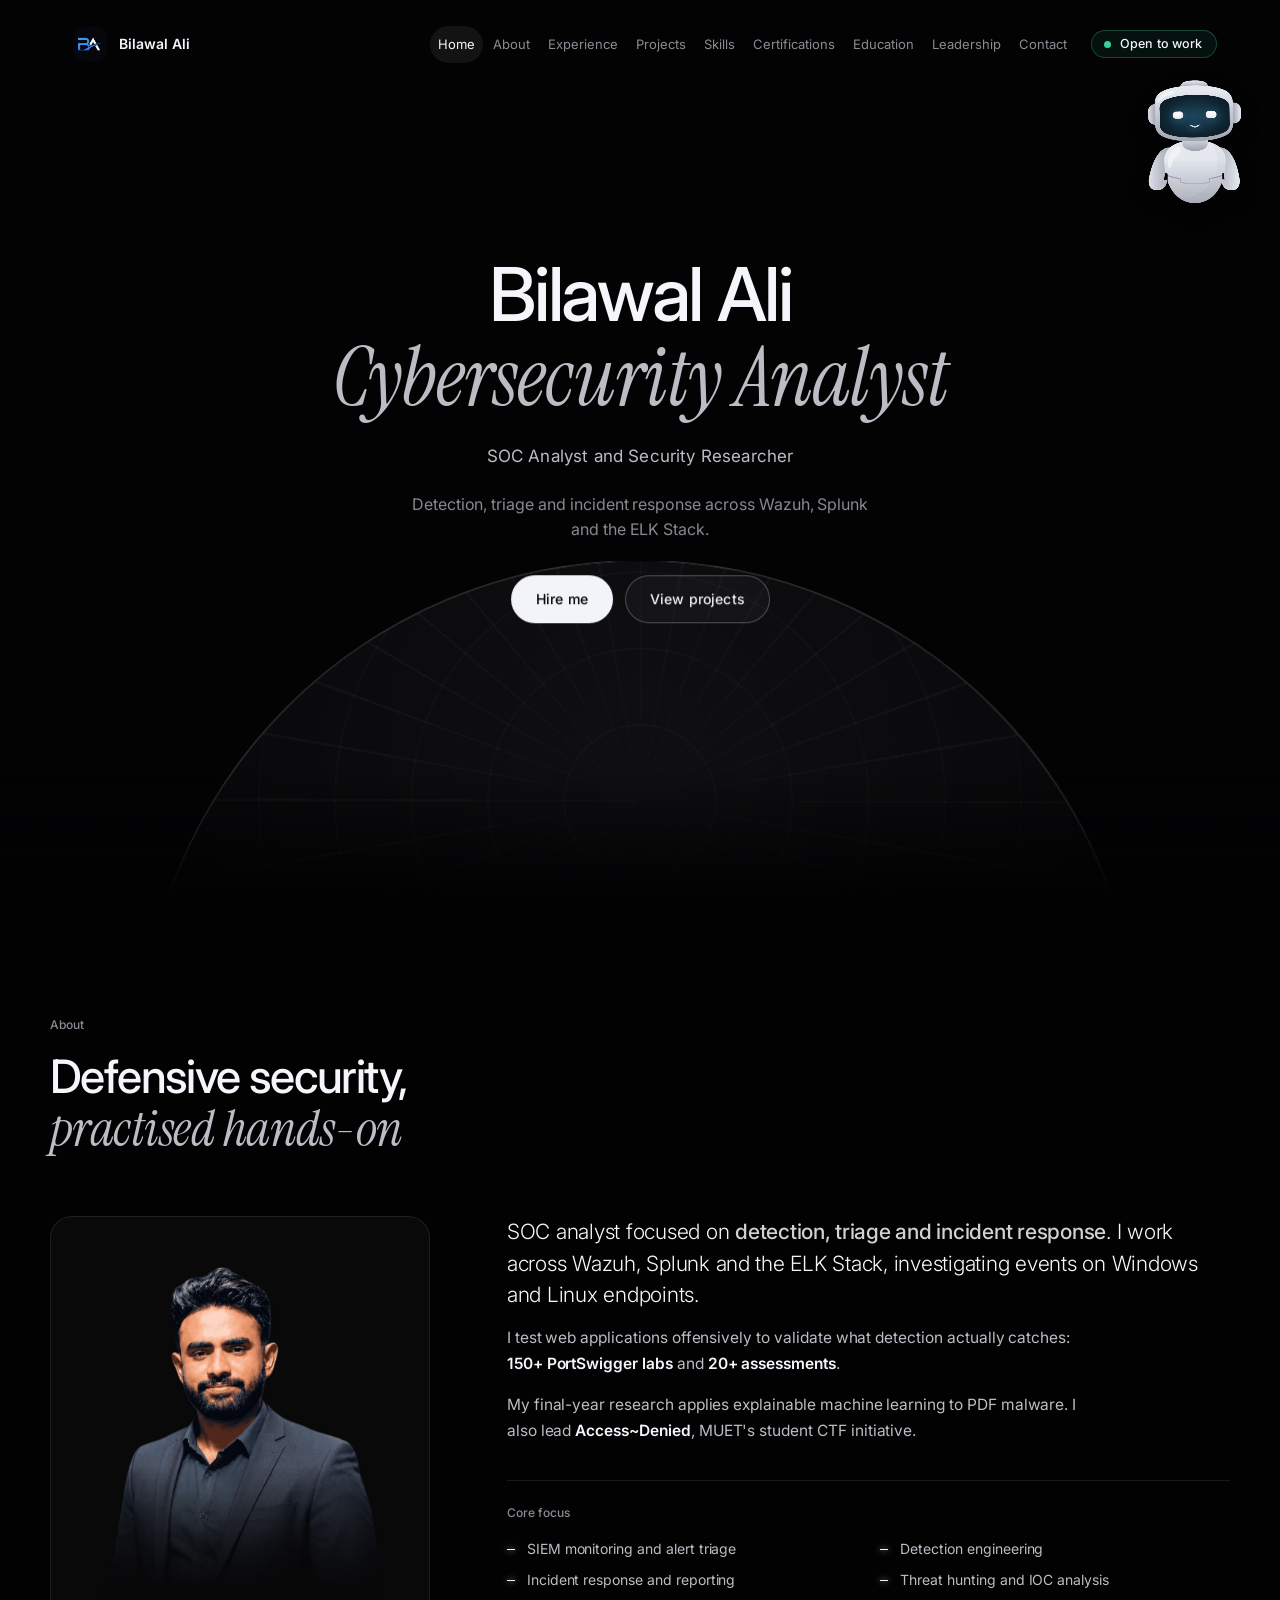
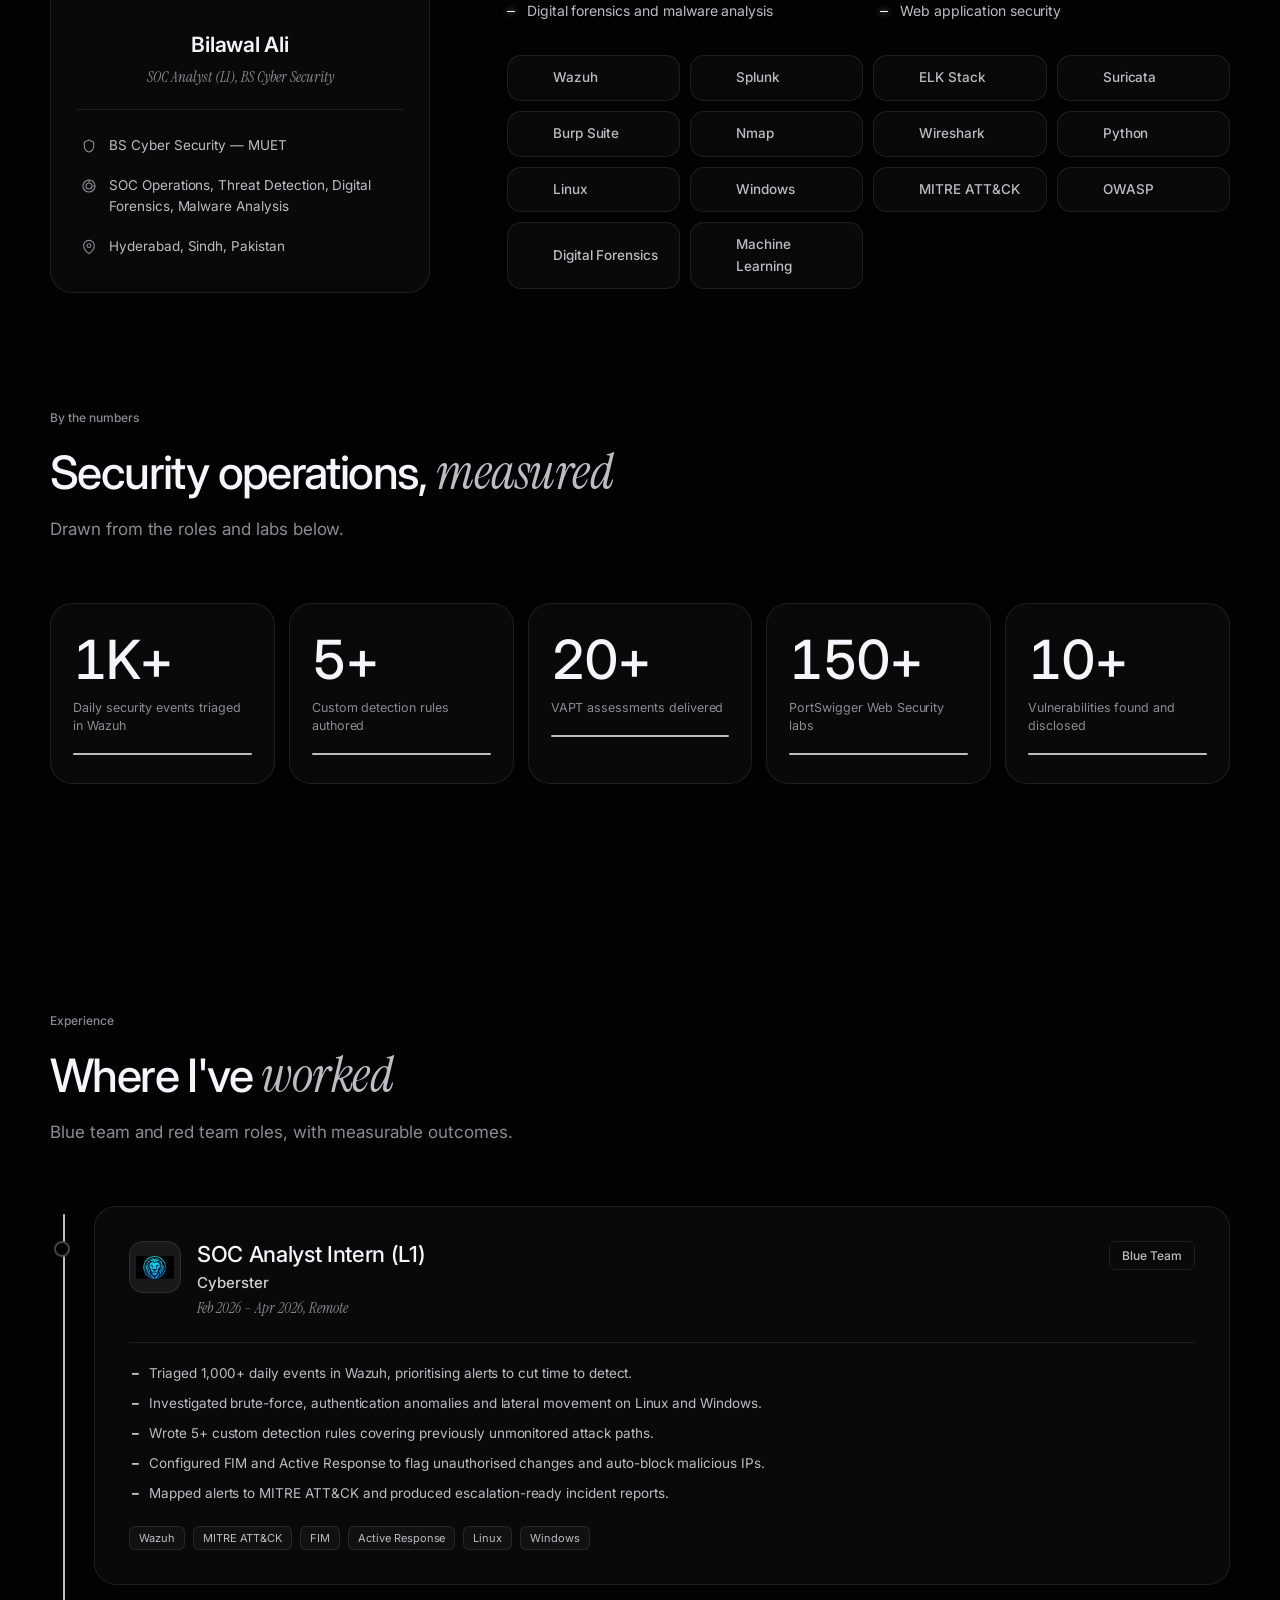
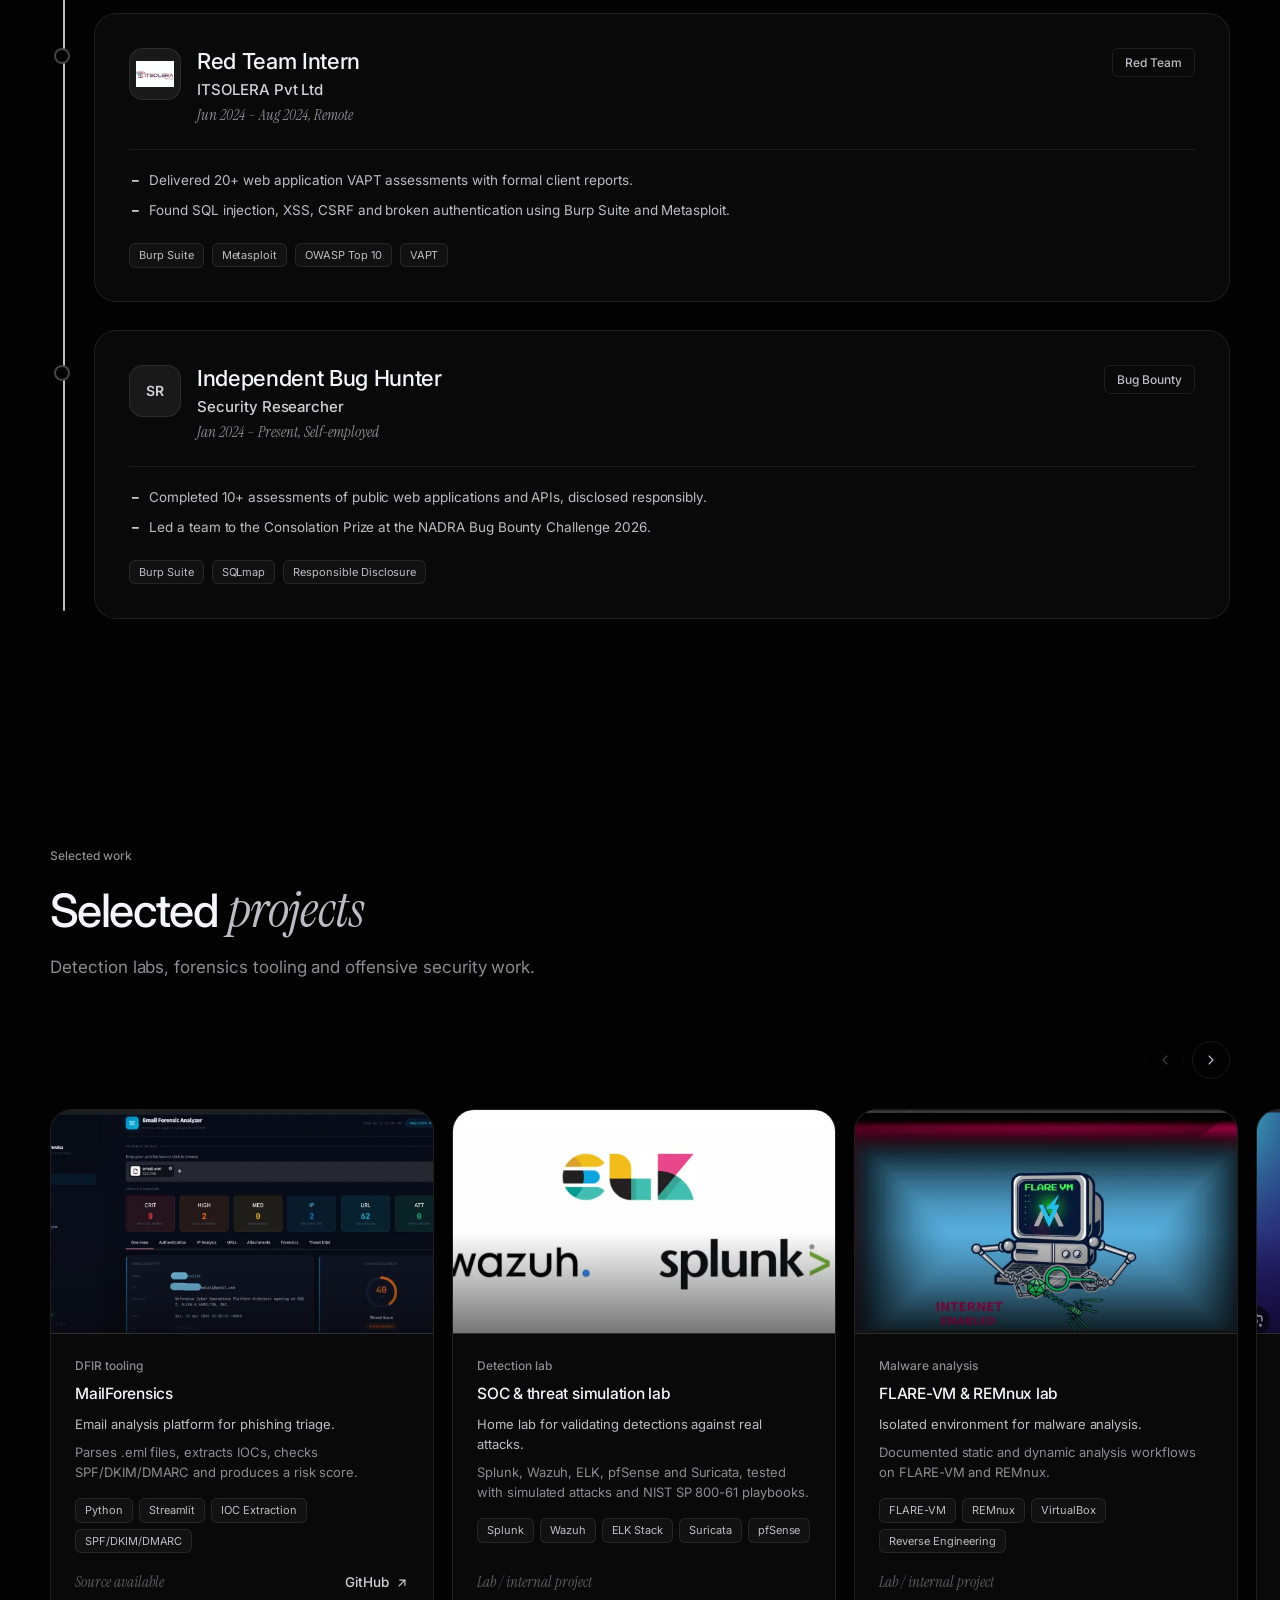
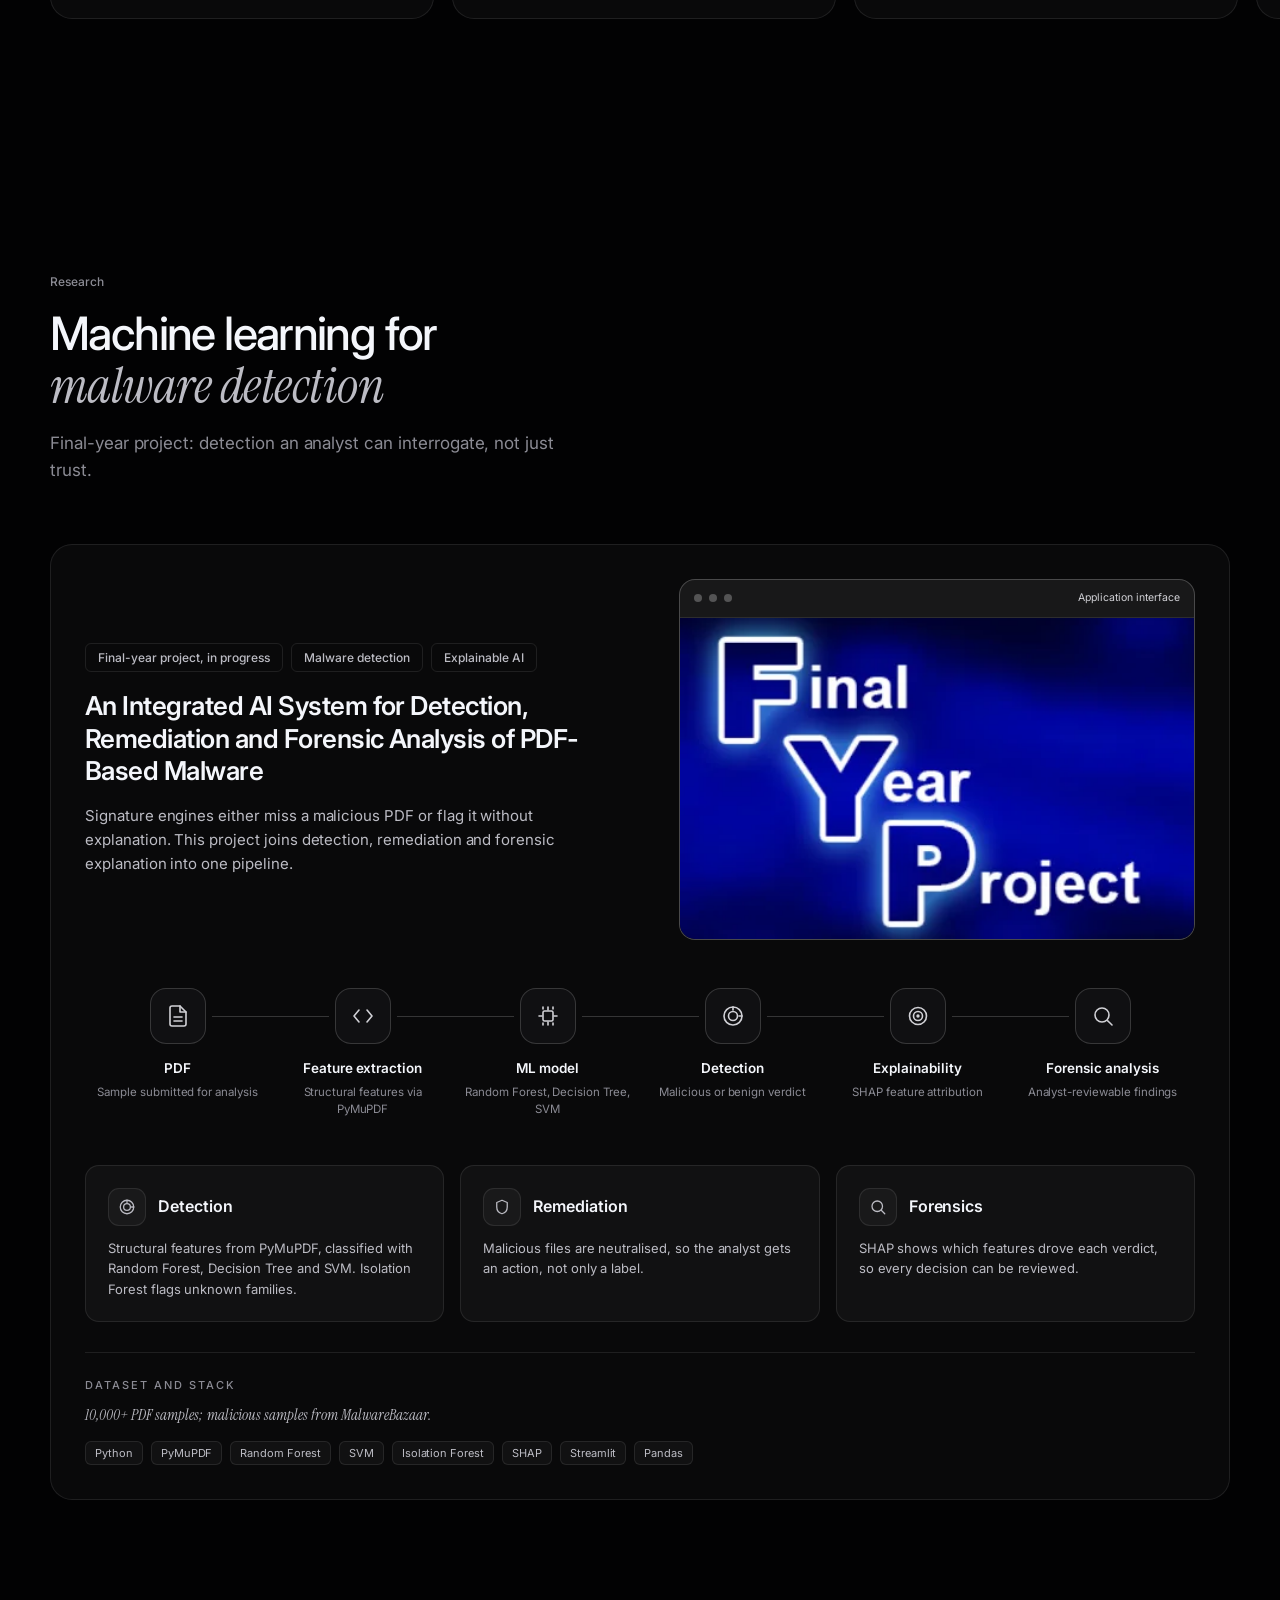
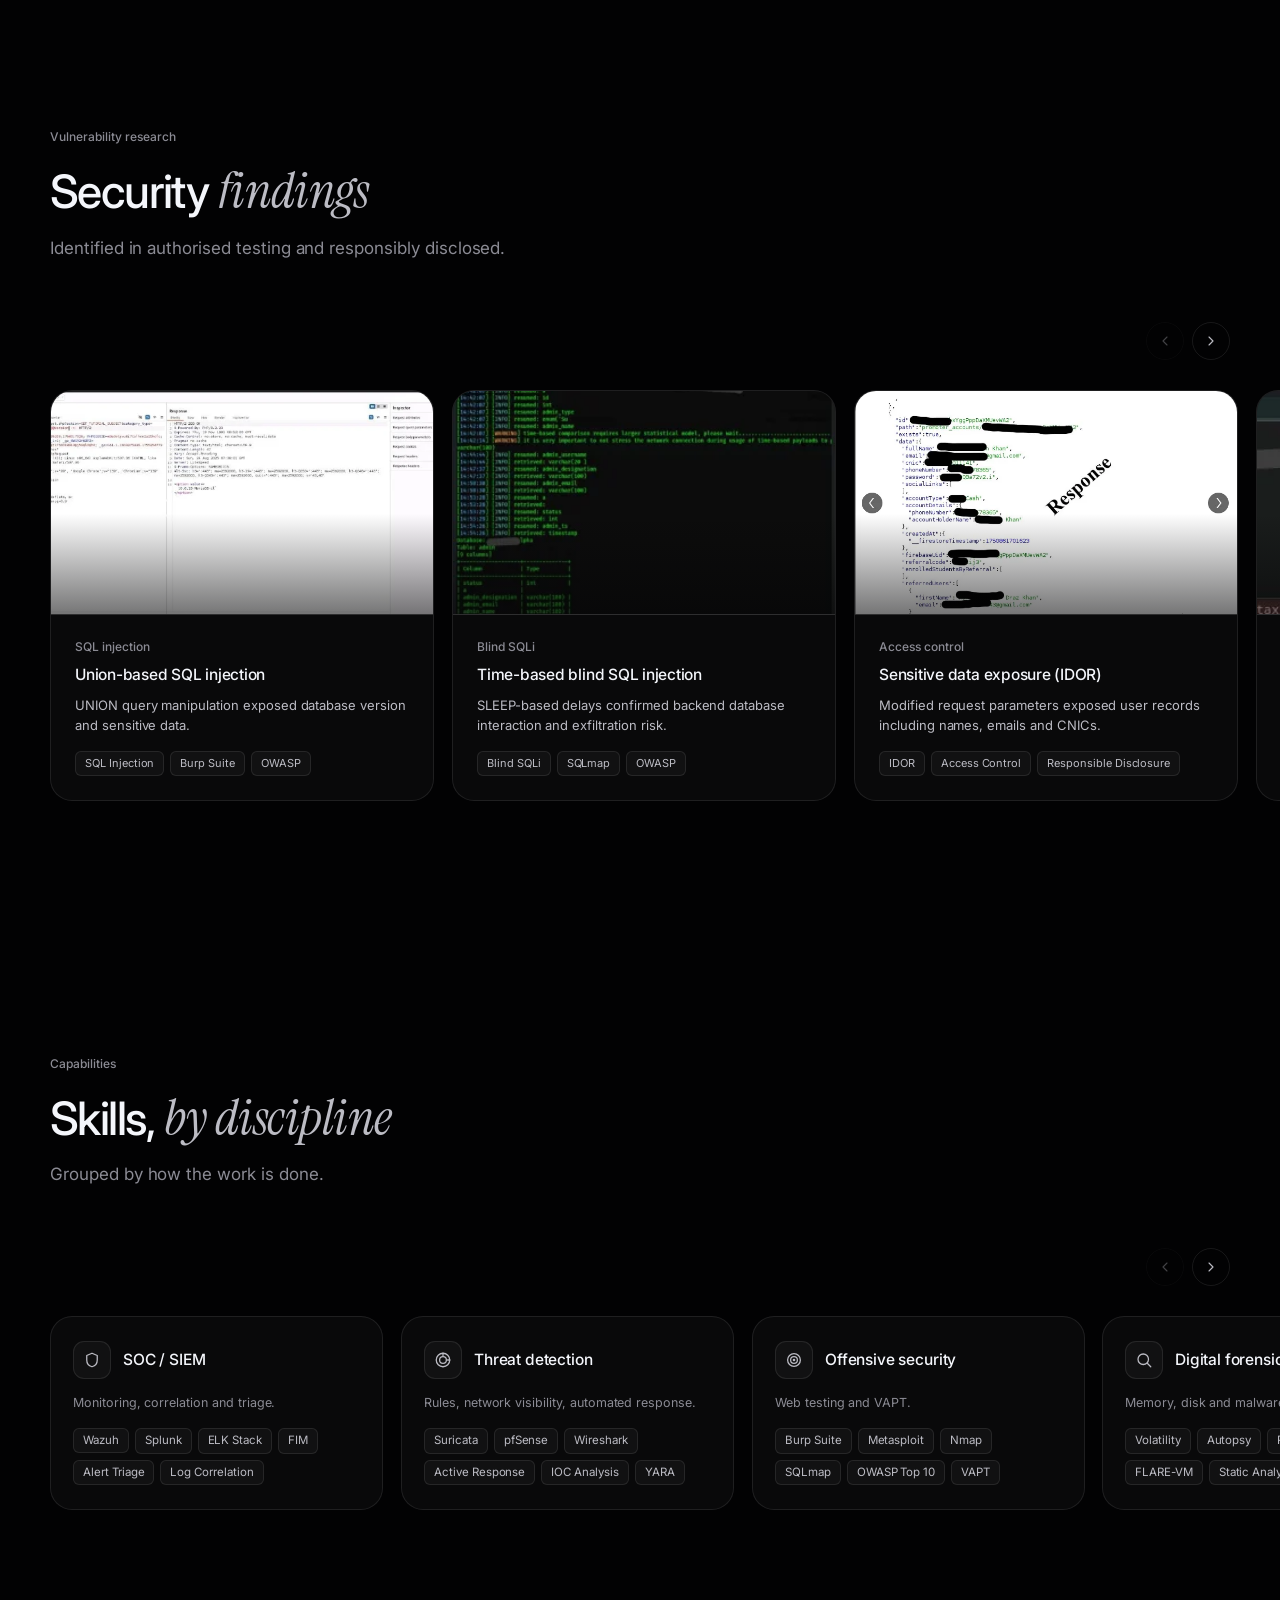
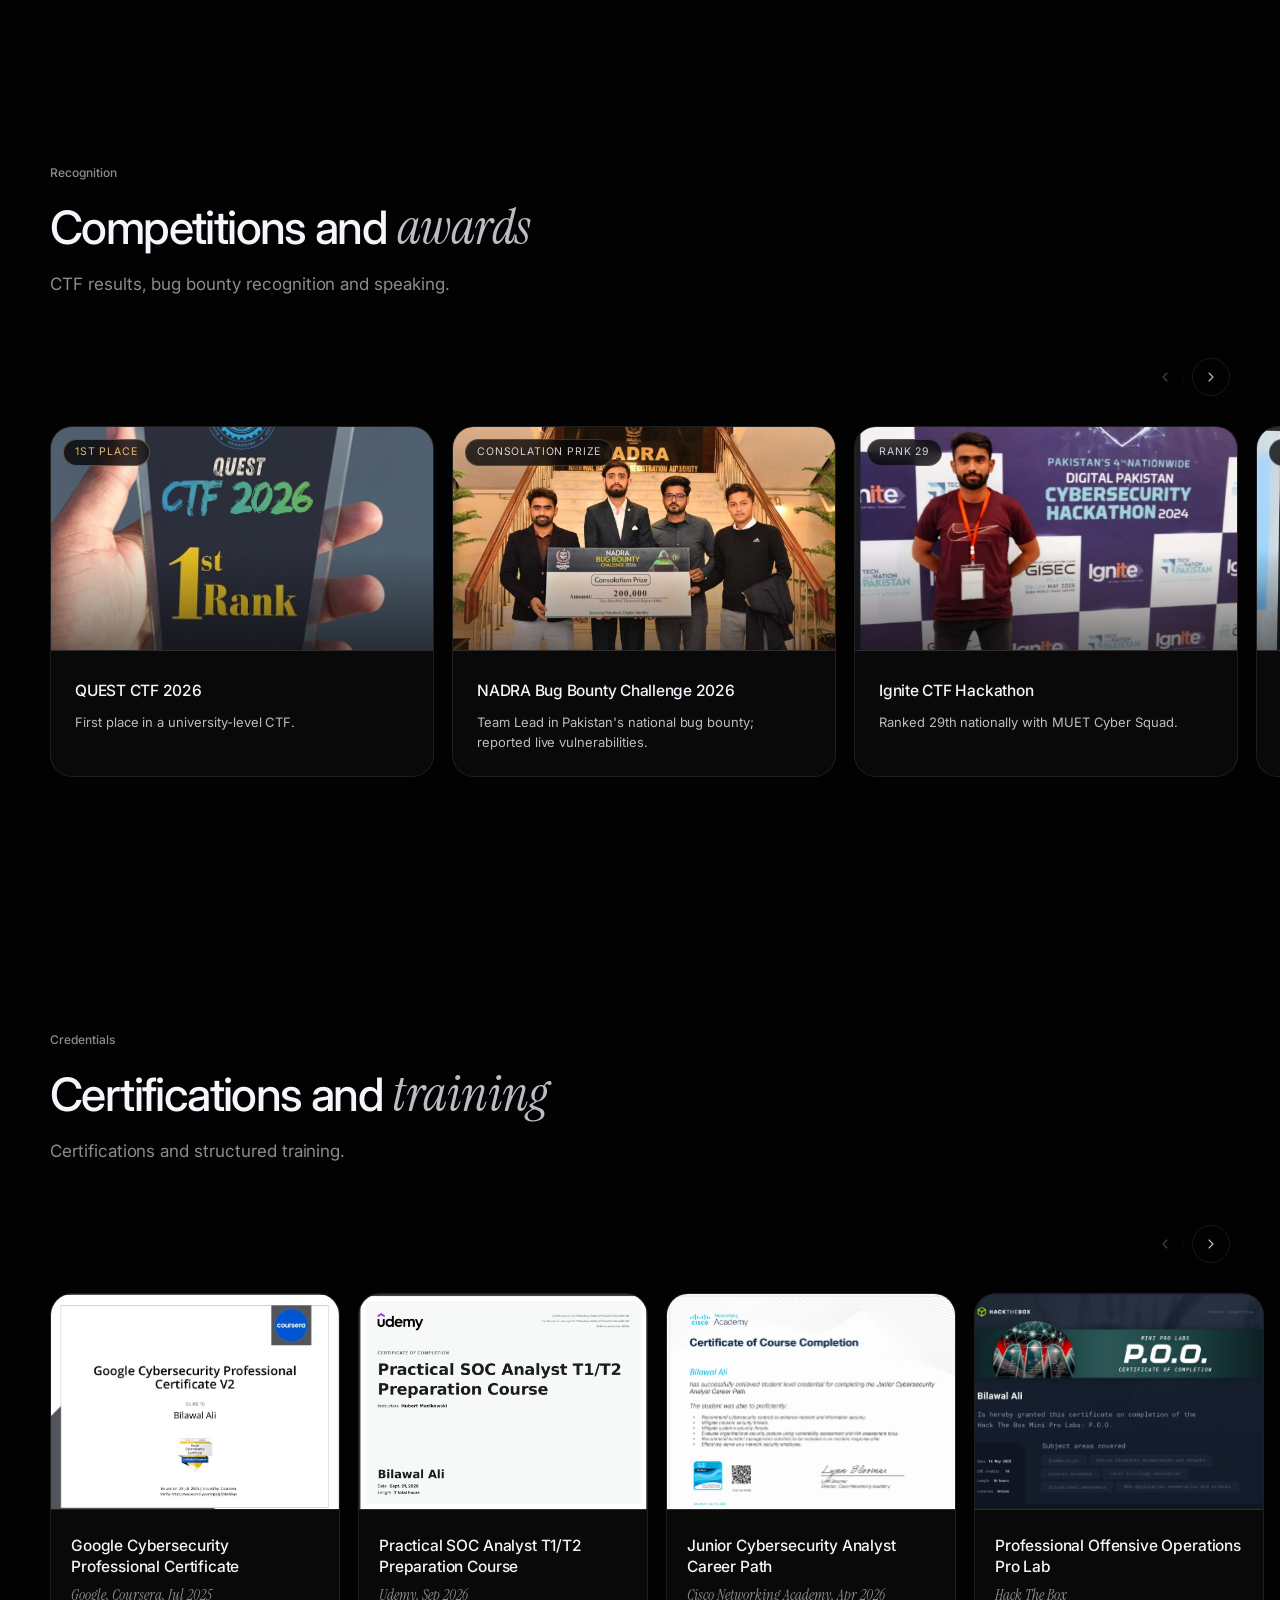
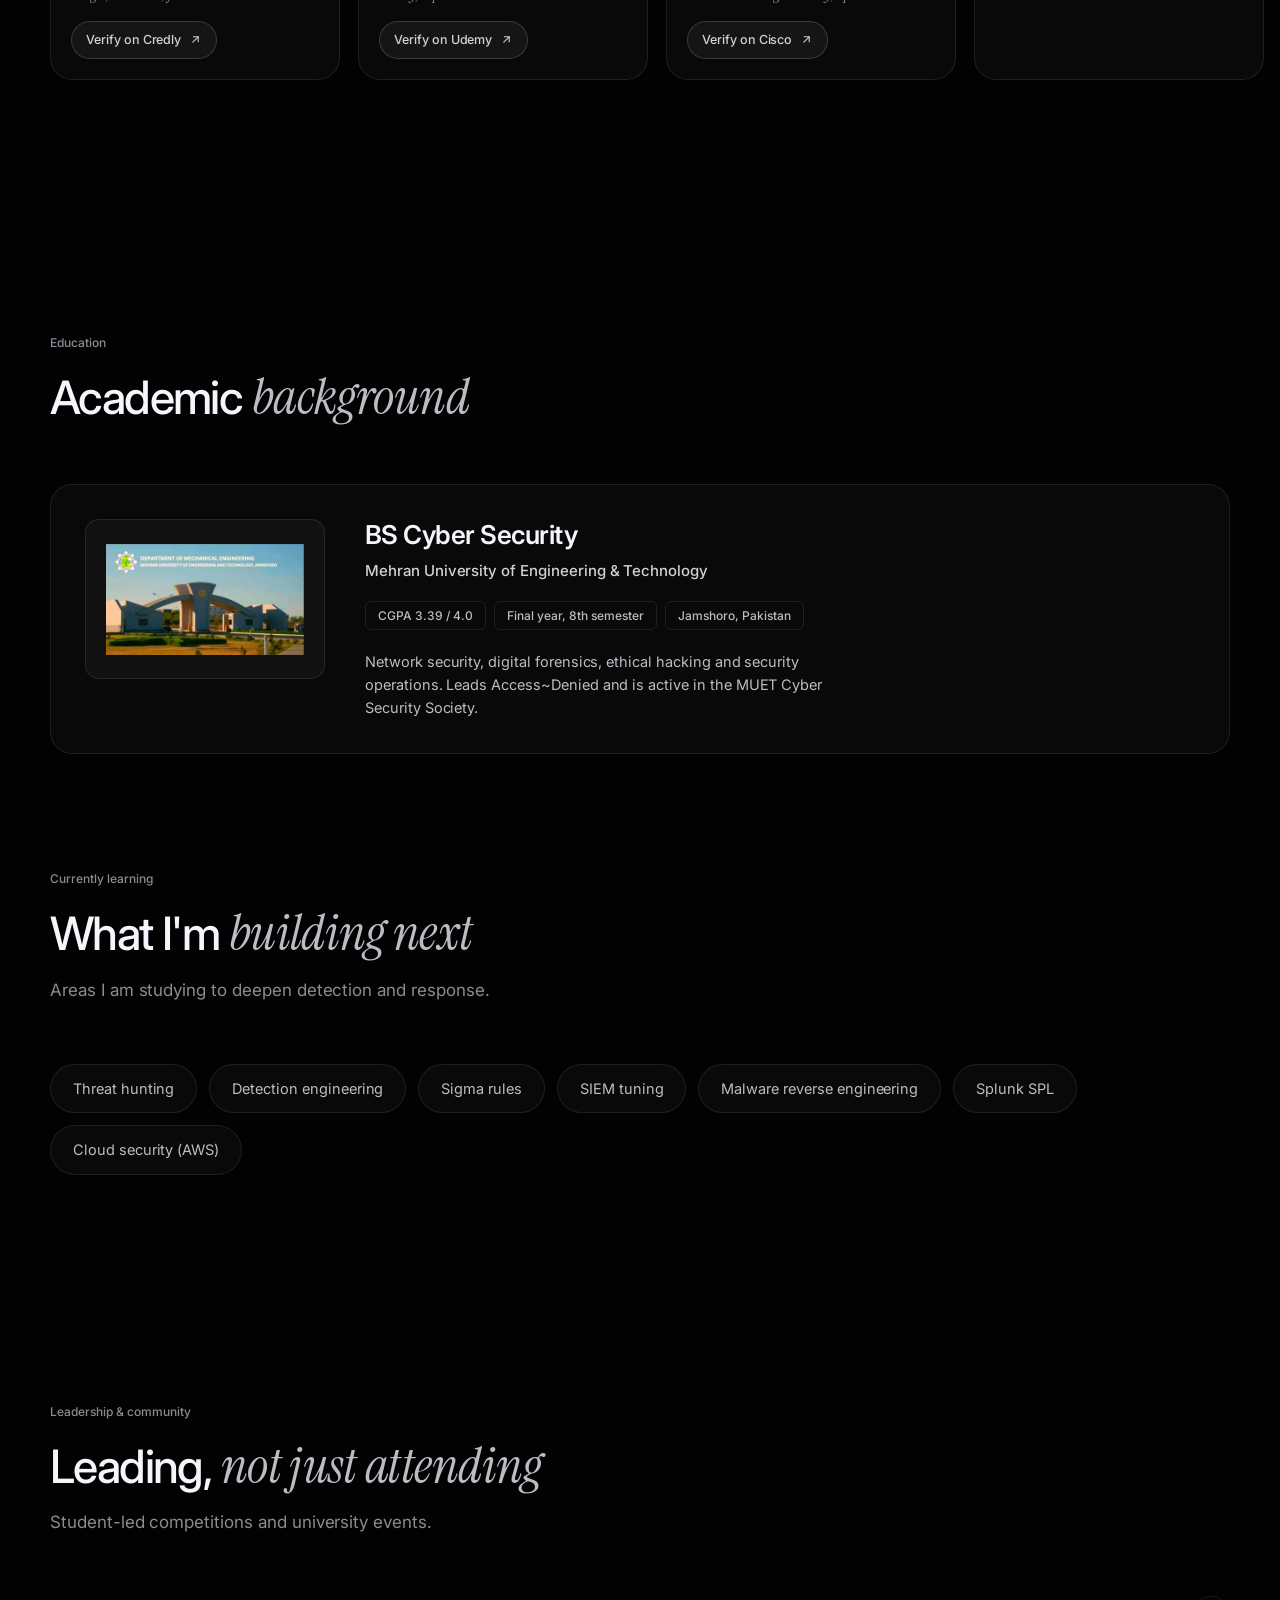
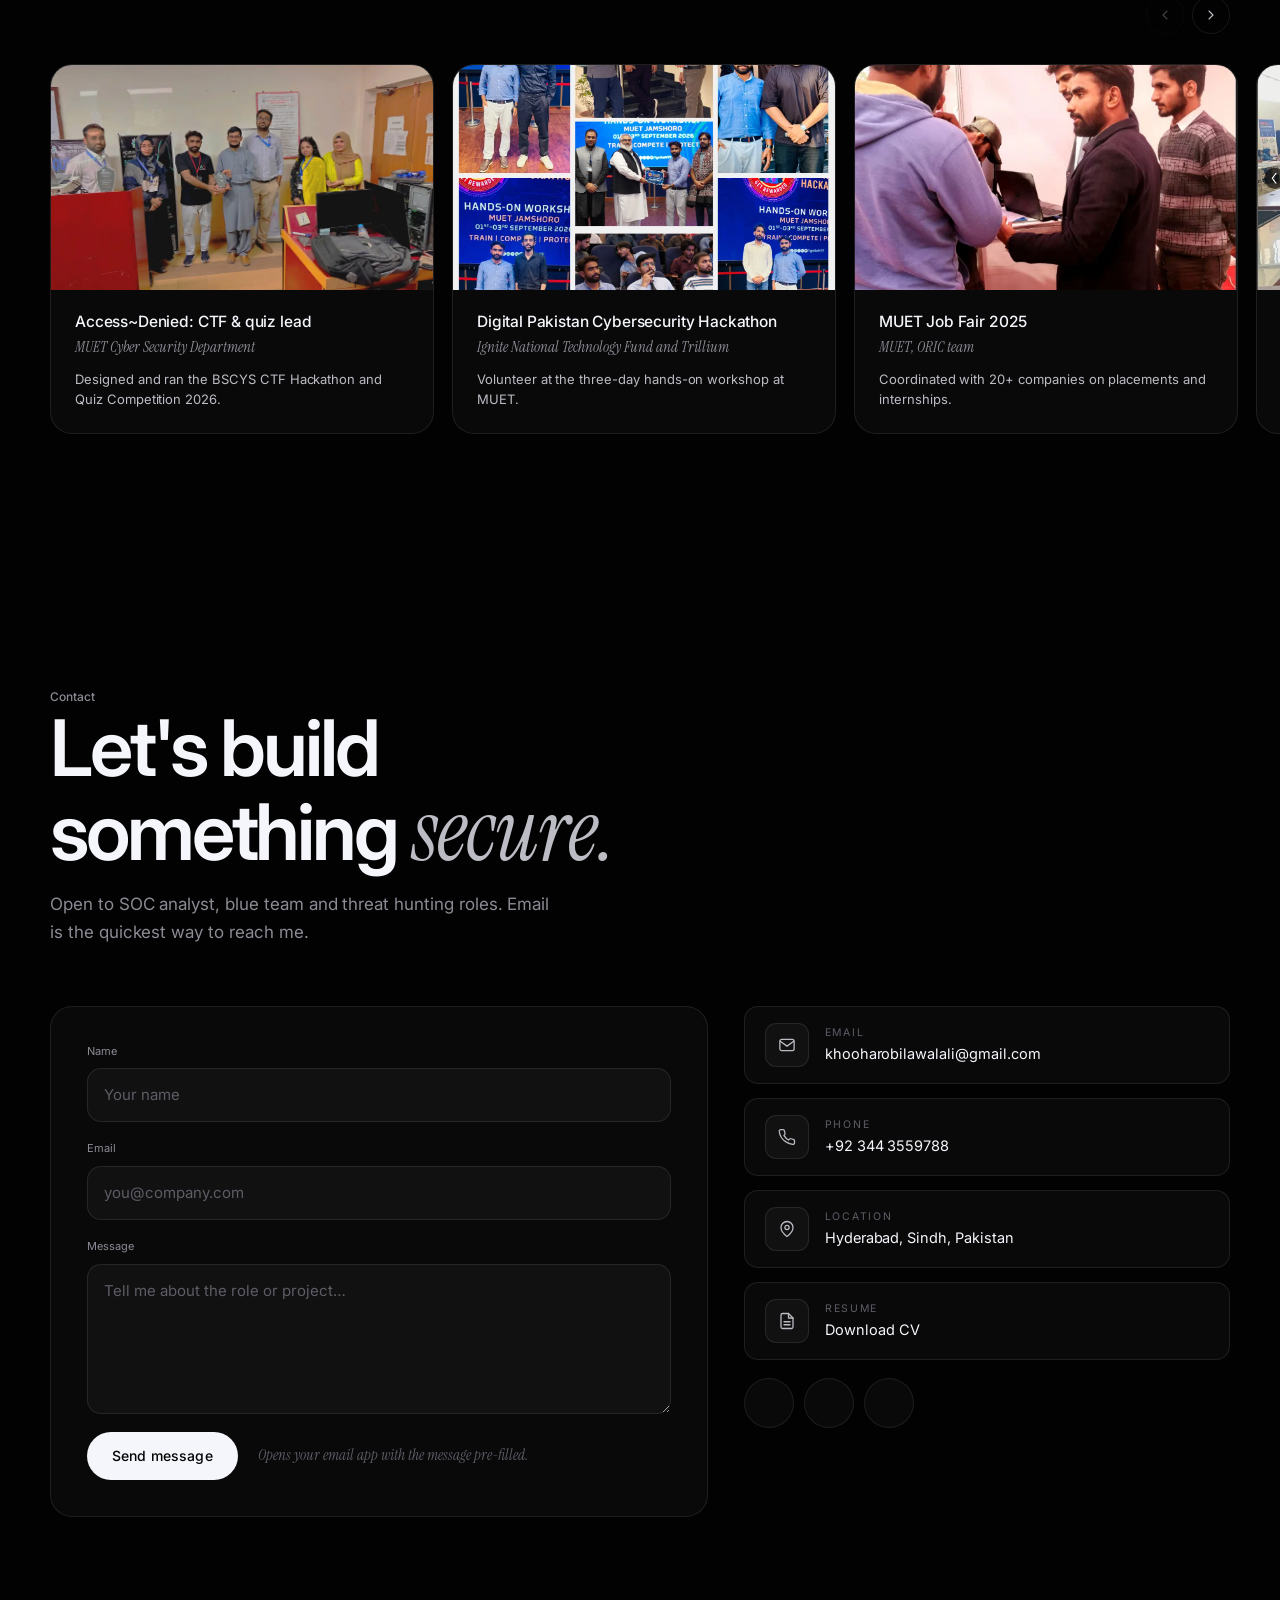
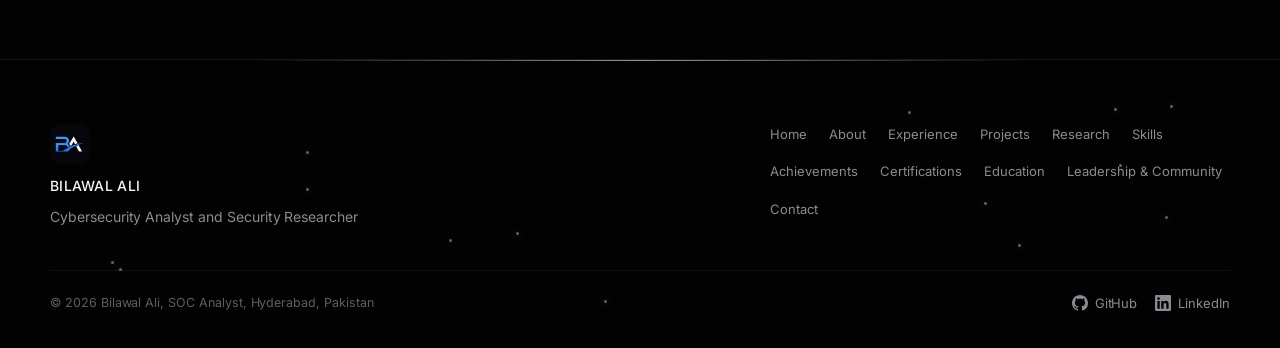
==== commit 9f621aae: "Enhance hero section with bio and project link Updated hero section with new bio and project link." ====
--- a/index.html
+++ b/index.html
@@ -1074,6 +1074,16 @@
         .rbt__switch input:checked + i { background: var(--fill-2); border-color: var(--line-strong); }
         .rbt__switch input:checked + i::after { background: var(--text); }
         .rbt__dot { box-shadow: none; }
+
+        /* ---- Final pass: one typeface family, sentence-case navigation, no fluid backdrop ---- */
+        :root { --mono: var(--sans); }
+        #fluid, #fx { display: none !important; }
+        .nav__links a, .footer__nav a { text-transform: none; letter-spacing: 0; font-size: 13px; font-weight: 400; }
+        .nav__brand { letter-spacing: 0; font-size: 14px; font-weight: 600; }
+        .footer__brand strong, .pl-name { letter-spacing: .02em; font-weight: 500; }
+        .pl-role, .pl-count, .field label, .console__bar, .cert__id { letter-spacing: 0; text-transform: none; }
+        .card:hover .card__media img, .cert:hover .cert__thumb img, .cm:hover .cm__media img { transform: scale(1.03); }
+        .hero__bio { color: var(--muted); font-size: 16px; max-width: 46ch; }
     </style>
 </head>
 <body>
@@ -1202,6 +1212,7 @@
                     <!-- <p class="eyebrow hero-item"><span>Cybersecurity</span><i>•</i><span>SOC</span><i>•</i><span>Threat Detection</span><i>•</i><span>Security Research</span></p> -->
                     <h1 class="hero__name hero-item" id="heroName"><span>Bilawal Ali</span><span><span class="grad">Cybersecurity Analyst</span></span></h1>
                     <p class="hero__title hero-item">SOC Analyst and Security Researcher</p>
+                    <p class="hero__bio hero-item">Detection, triage and incident response across Wazuh, Splunk and the ELK Stack.</p>
                     <!-- <p class="hero__disciplines hero-item">SIEM, Incident Response, Threat Hunting, DFIR, Offensive Security, ML for Security</p> -->
                     <!-- <p class="hero__bio hero-item">
                         I monitor, triage and investigate security events and build the detections that catch them.
@@ -1211,6 +1222,7 @@
                     </p> -->
                     <div class="hero__actions hero-item">
                         <a href="#contact" class="btn btn--primary magnetic">Hire me</a>
+                        <a href="#projects" class="btn magnetic">View projects</a>
                         <!-- <a href="#projects" class="btn magnetic">View Projects <span class="arr" aria-hidden="true">→</span></a>
                         <a href="#" class="btn magnetic" id="heroResume" download>
                             <svg viewBox="0 0 24 24" fill="none" stroke="currentColor" stroke-width="1.8" stroke-linecap="round" stroke-linejoin="round" aria-hidden="true"><path d="M12 3v12"/><path d="m7 11 5 5 5-5"/><path d="M4 20h16"/></svg>
@@ -1482,7 +1494,7 @@
     <script src="https://cdnjs.cloudflare.com/ajax/libs/gsap/3.12.5/ScrollTrigger.min.js"></script>
     <script src="https://cdn.jsdelivr.net/npm/lenis@1.1.13/dist/lenis.min.js"></script>
     <script src="https://unpkg.com/@phosphor-icons/web@2.1.1"></script>
-    <script src="fluid-bg.js" defer></script>
+    
 
     <!-- DATA — single source of truth for the page -->
     <script>
@@ -2296,7 +2308,7 @@
 
         /* ---------- GSAP: interactions (pointer devices only) ---------- */
         function setupInteractions() {
-            if (!hasGSAP || reduce() || !finePointer) return;
+            return;
             /* magnetic buttons */
             q(".magnetic").forEach(b => {
                 const xt = gsap.quickTo(b, "x", { duration: .5, ease: "power3" }), yt = gsap.quickTo(b, "y", { duration: .5, ease: "power3" });
@@ -2341,7 +2353,7 @@
             const isSmall = window.innerWidth < 700;
 
             /* section headings + panels */
-            q(".head").forEach(el => gsap.from(el, { opacity: 0, y: 46, filter: "blur(10px)", duration: 1, ease: "power3.out", clearProps: "filter,transform,opacity",
+            q(".head").forEach(el => gsap.from(el, { opacity: 0, y: 24, duration: .8, ease: "power3.out", clearProps: "filter,transform,opacity",
                 scrollTrigger: { trigger: el, start: "top 88%", once: true } }));
             q('[data-anim="fade"]:not(.head)').forEach(el => gsap.from(el, { opacity: 0, y: 56, duration: 1, ease: "power3.out", clearProps: "transform,opacity",
                 scrollTrigger: { trigger: el, start: "top 90%", once: true } }));
@@ -2399,7 +2411,7 @@
                 onEnter: () => gsap.to(fields, { opacity: 1, x: 0, duration: .8, stagger: .12, ease: "power3.out", clearProps: "opacity,transform" }) });
 
             /* footer */
-            gsap.fromTo(footerInner, { opacity: 0, y: 60, filter: "blur(10px)" }, { opacity: 1, y: 0, filter: "blur(0px)", duration: 1.1, ease: "power3.out", clearProps: "filter,transform",
+            gsap.fromTo(footerInner, { opacity: 0, y: 24 }, { opacity: 1, y: 0, filter: "blur(0px)", duration: 1.1, ease: "power3.out", clearProps: "filter,transform",
                 scrollTrigger: { trigger: "#footer", start: "top 98%", once: true } });
 
             /* parallax: hero copy fades as you scroll away */
@@ -2444,7 +2456,7 @@
             gsap.to(q(".pl-orb", host), { x: "random(-40,40)", y: "random(-30,30)", duration: 3, repeat: -1, yoyo: true, ease: "sine.inOut", stagger: .3 });
             gsap.fromTo(name, { opacity: 0, filter: "blur(12px)", letterSpacing: ".5em" }, { opacity: 1, filter: "blur(0px)", letterSpacing: ".34em", duration: 1.2, ease: "power3.out" });
             const o = { v: 0 };
-            gsap.to(o, { v: 100, duration: 2.4, ease: "power2.out", delay: .15,
+            gsap.to(o, { v: 100, duration: 1.1, ease: "power2.out", delay: .15,
                 onUpdate: () => { bar.style.transform = "scaleX(" + (o.v / 100) + ")"; count.textContent = String(Math.round(o.v)).padStart(2, "0") + "%"; },
                 onComplete: () => {
                     count.textContent = "100%";
@@ -2714,16 +2726,7 @@
     </script>
 
 
-  <!-- 1. The background element -->
-  <canvas id="fluid-canvas"></canvas>
-
-  <!-- 2. Link your structural portfolio code layout here -->
-  <div class="portfolio-container">
-     <!-- Your existing portfolio content sections -->
-  </div>
-
-  <!-- 3. Load the complete WebGL math engine script -->
-  <script src="fluid-engine.js"></script>
+  
 
 
 
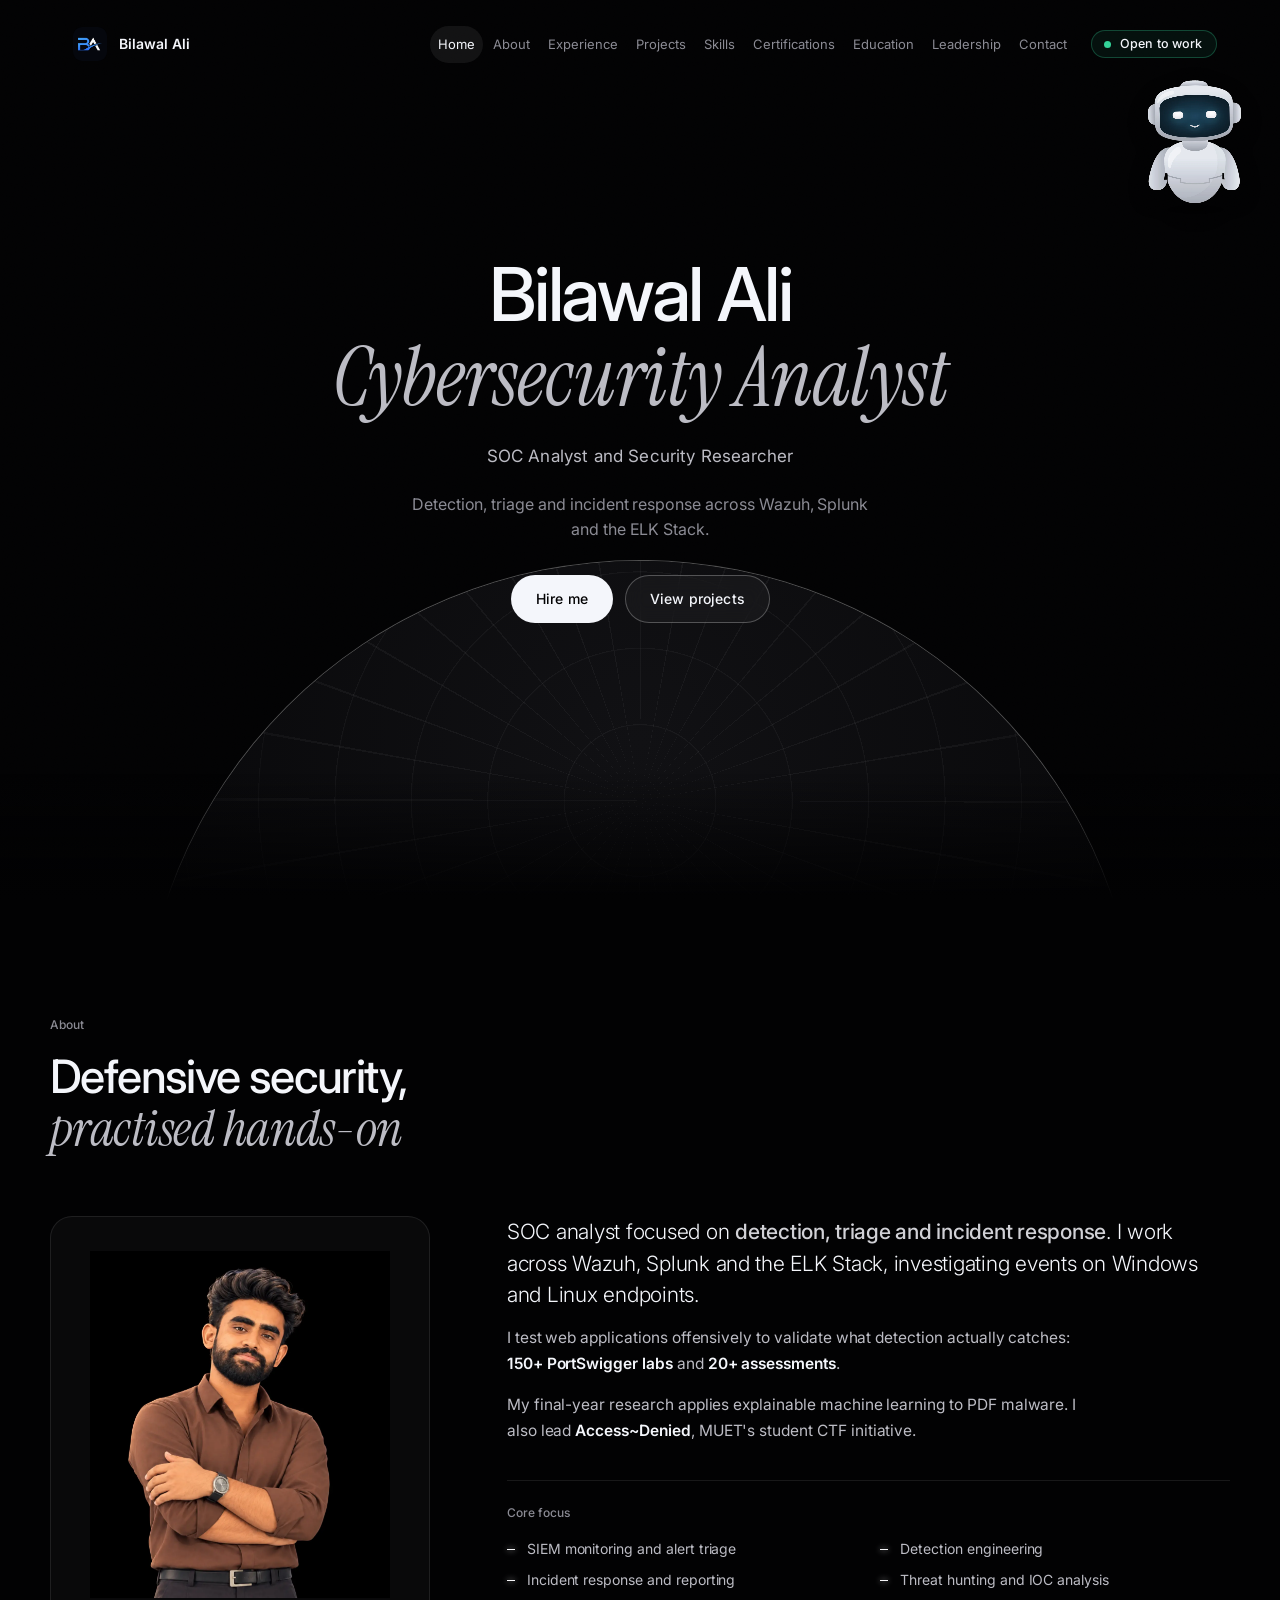
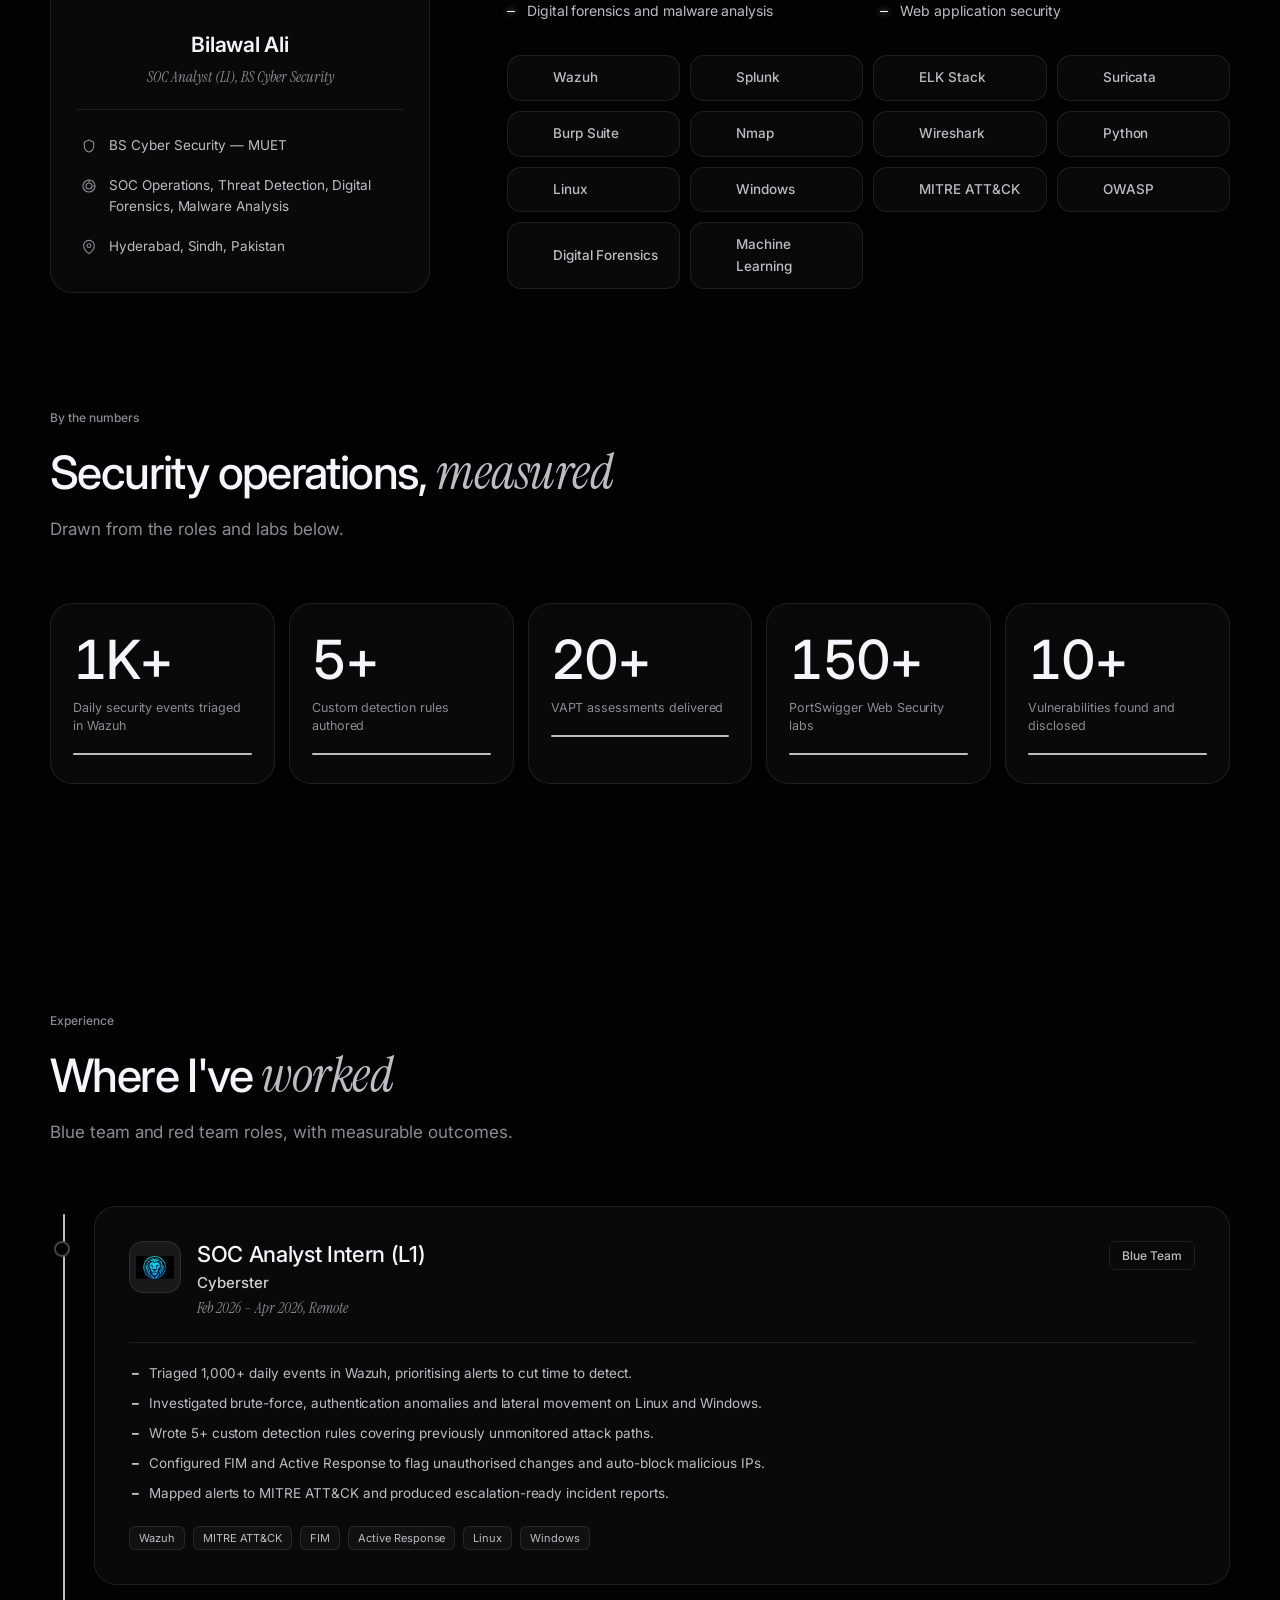
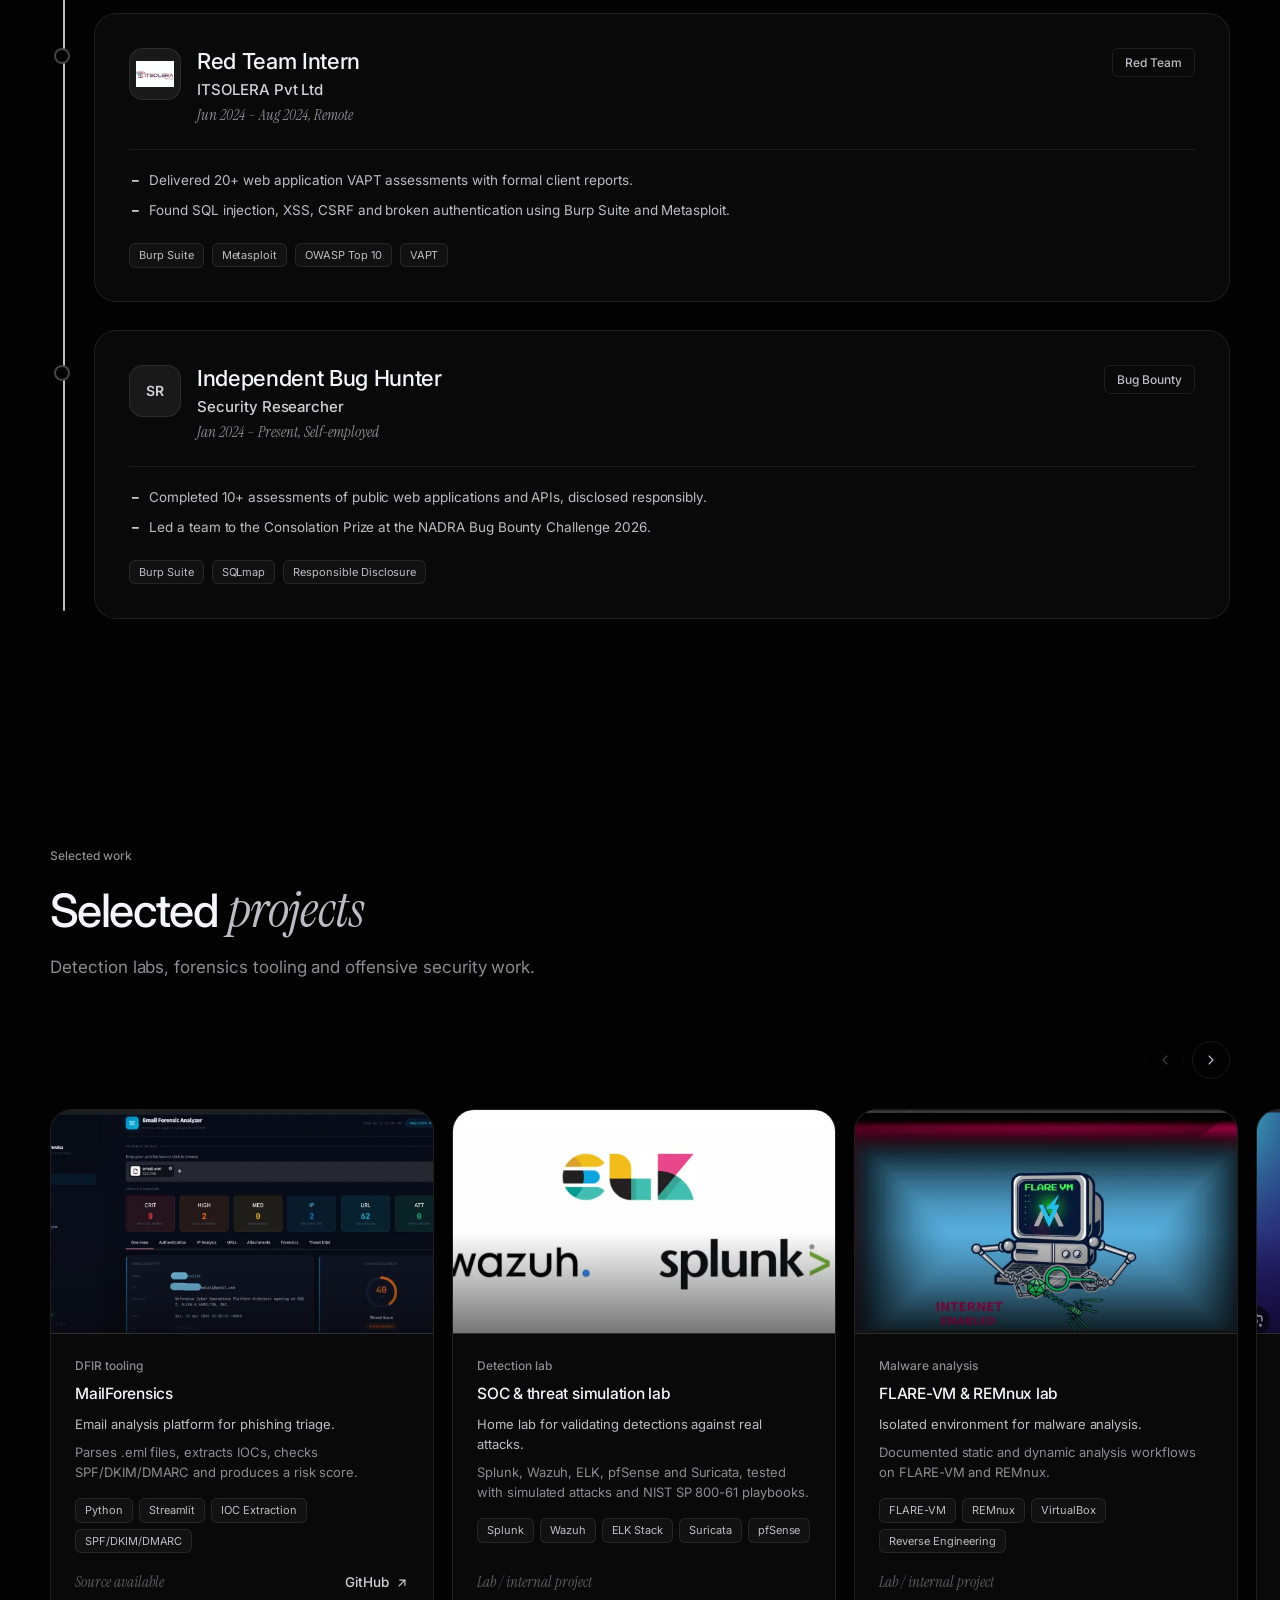
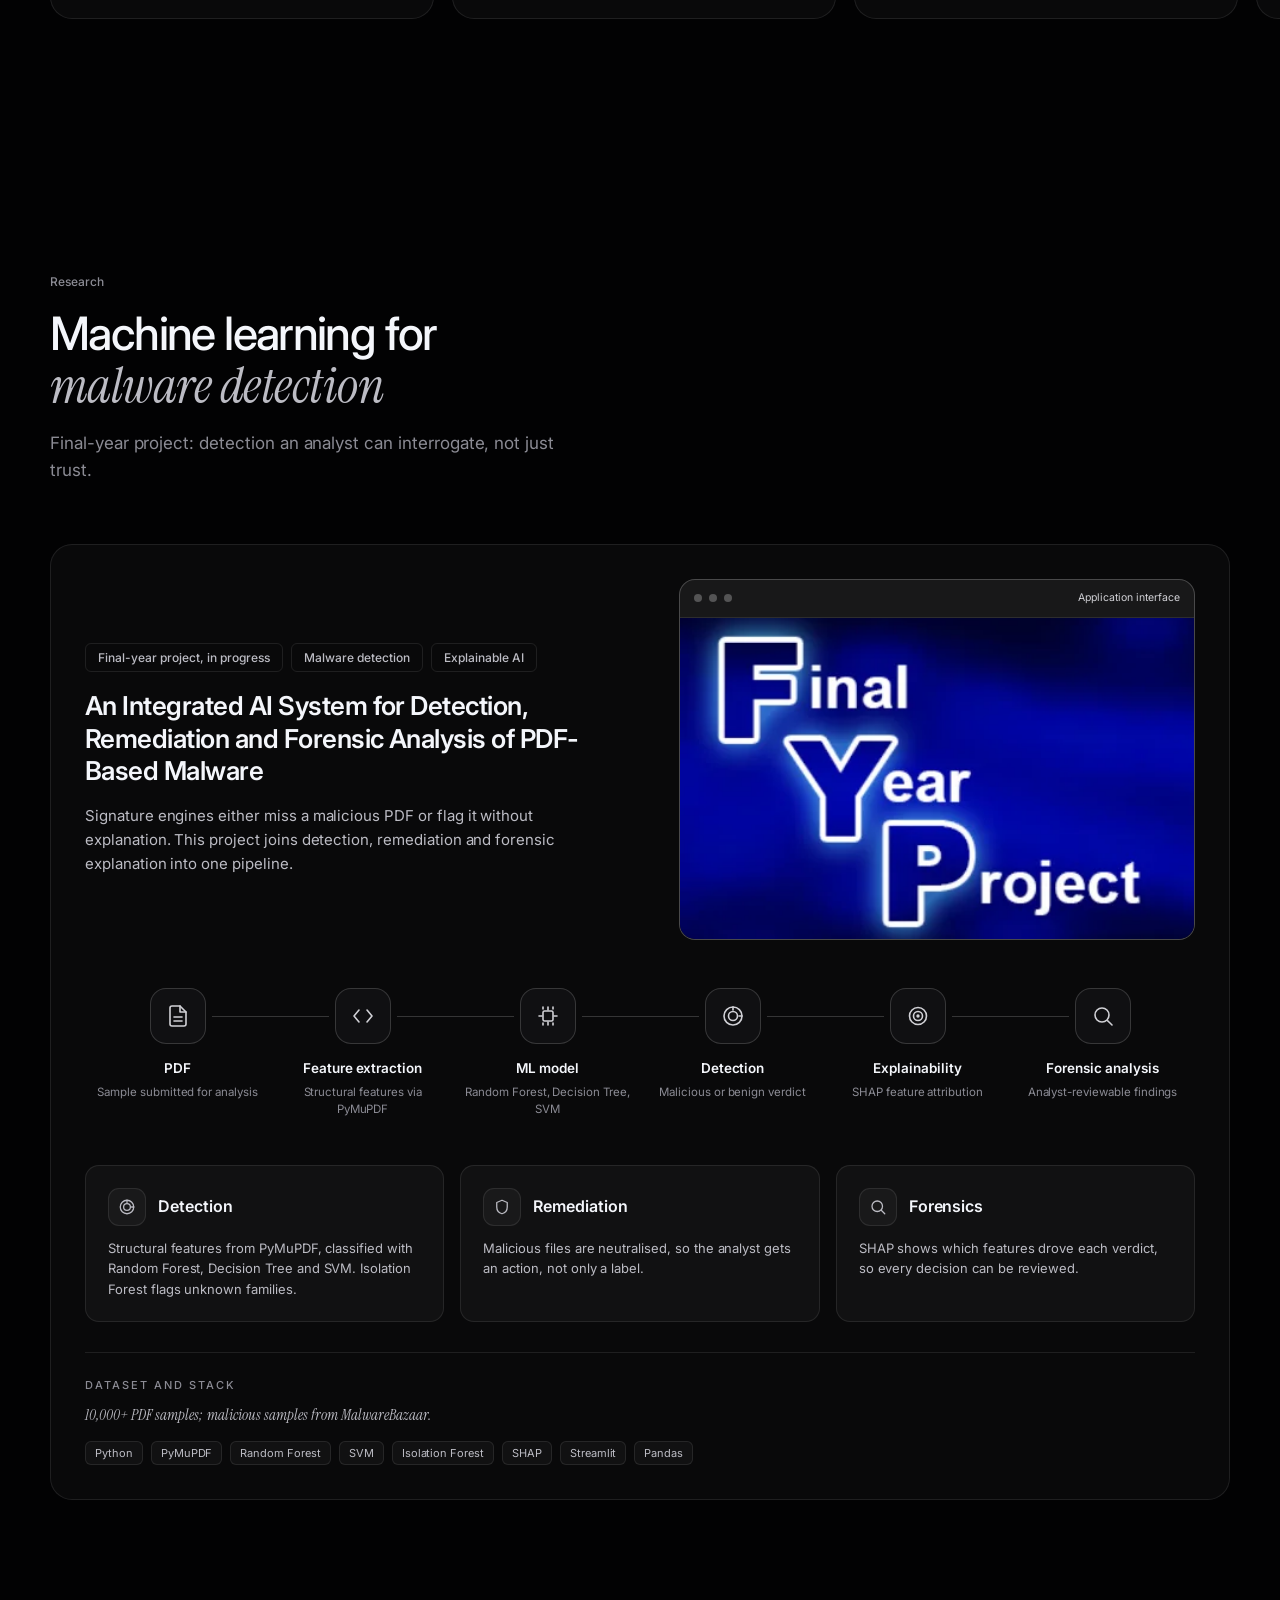
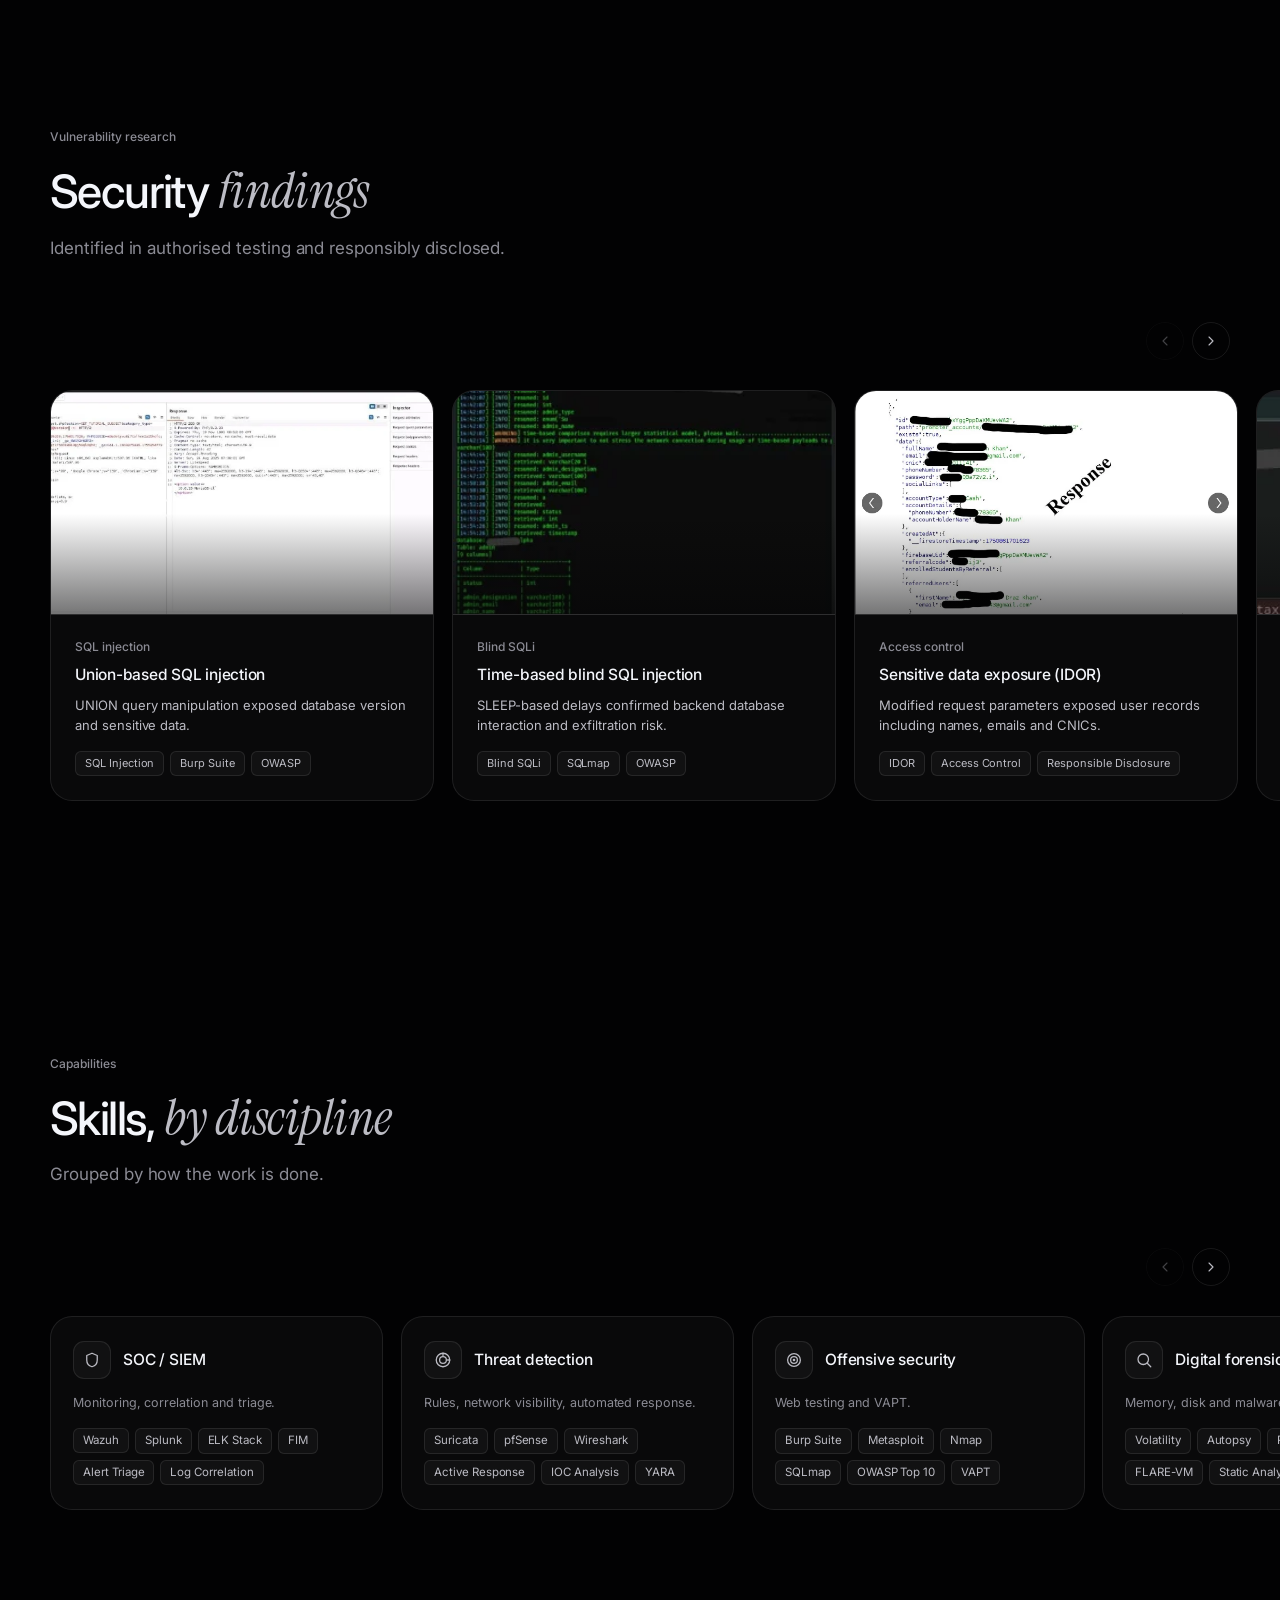
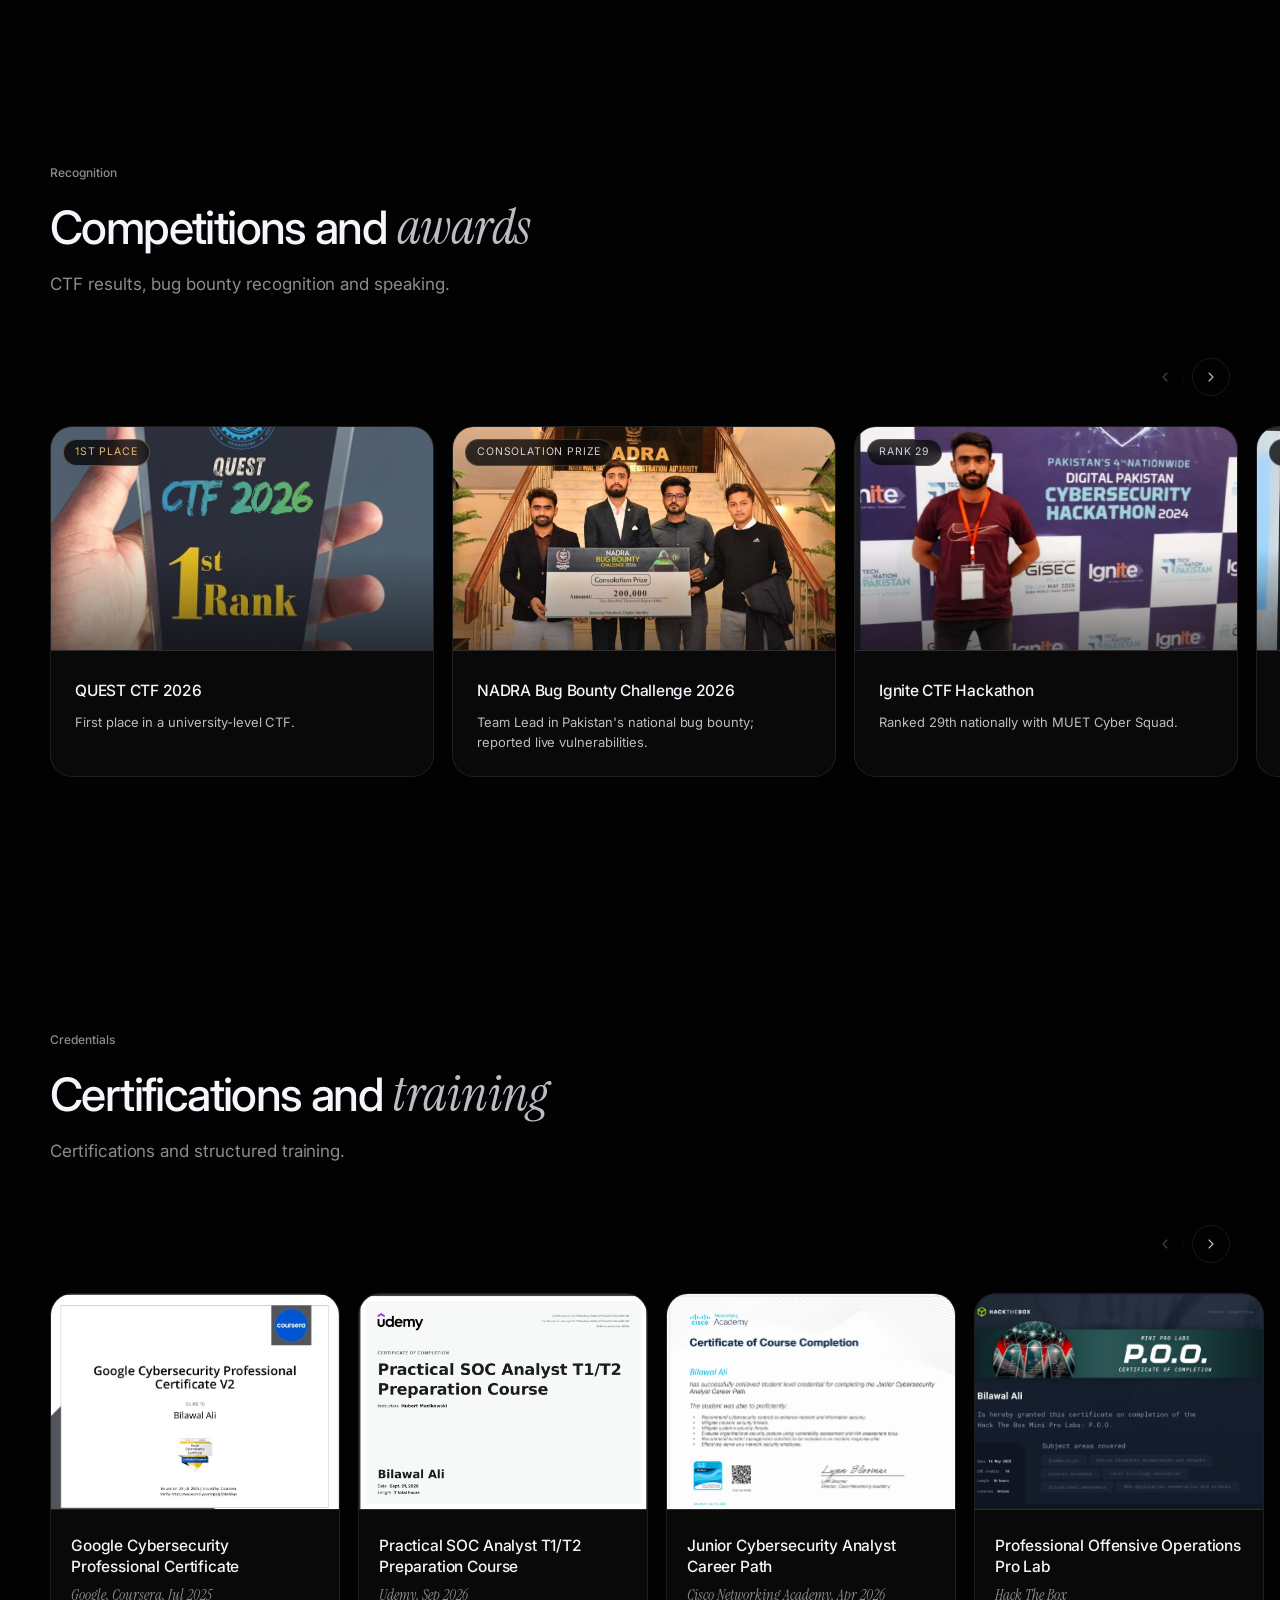
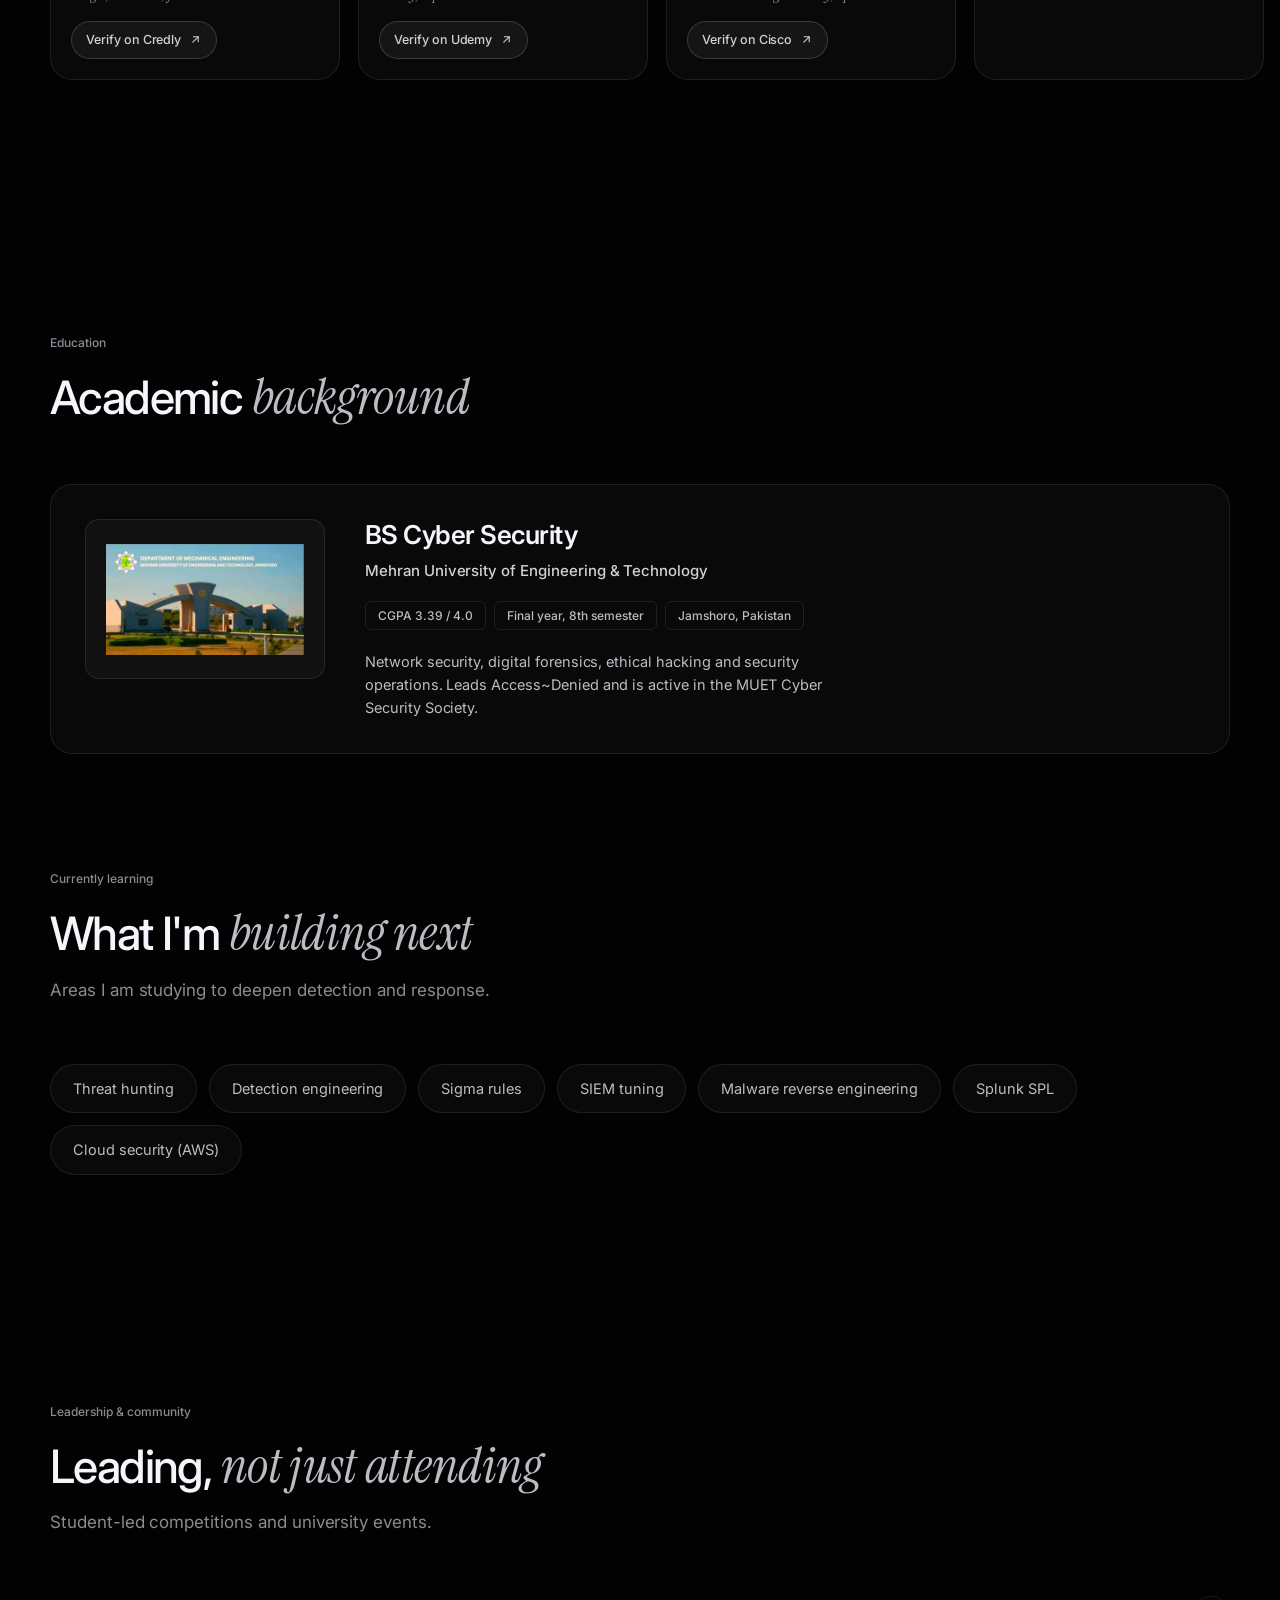
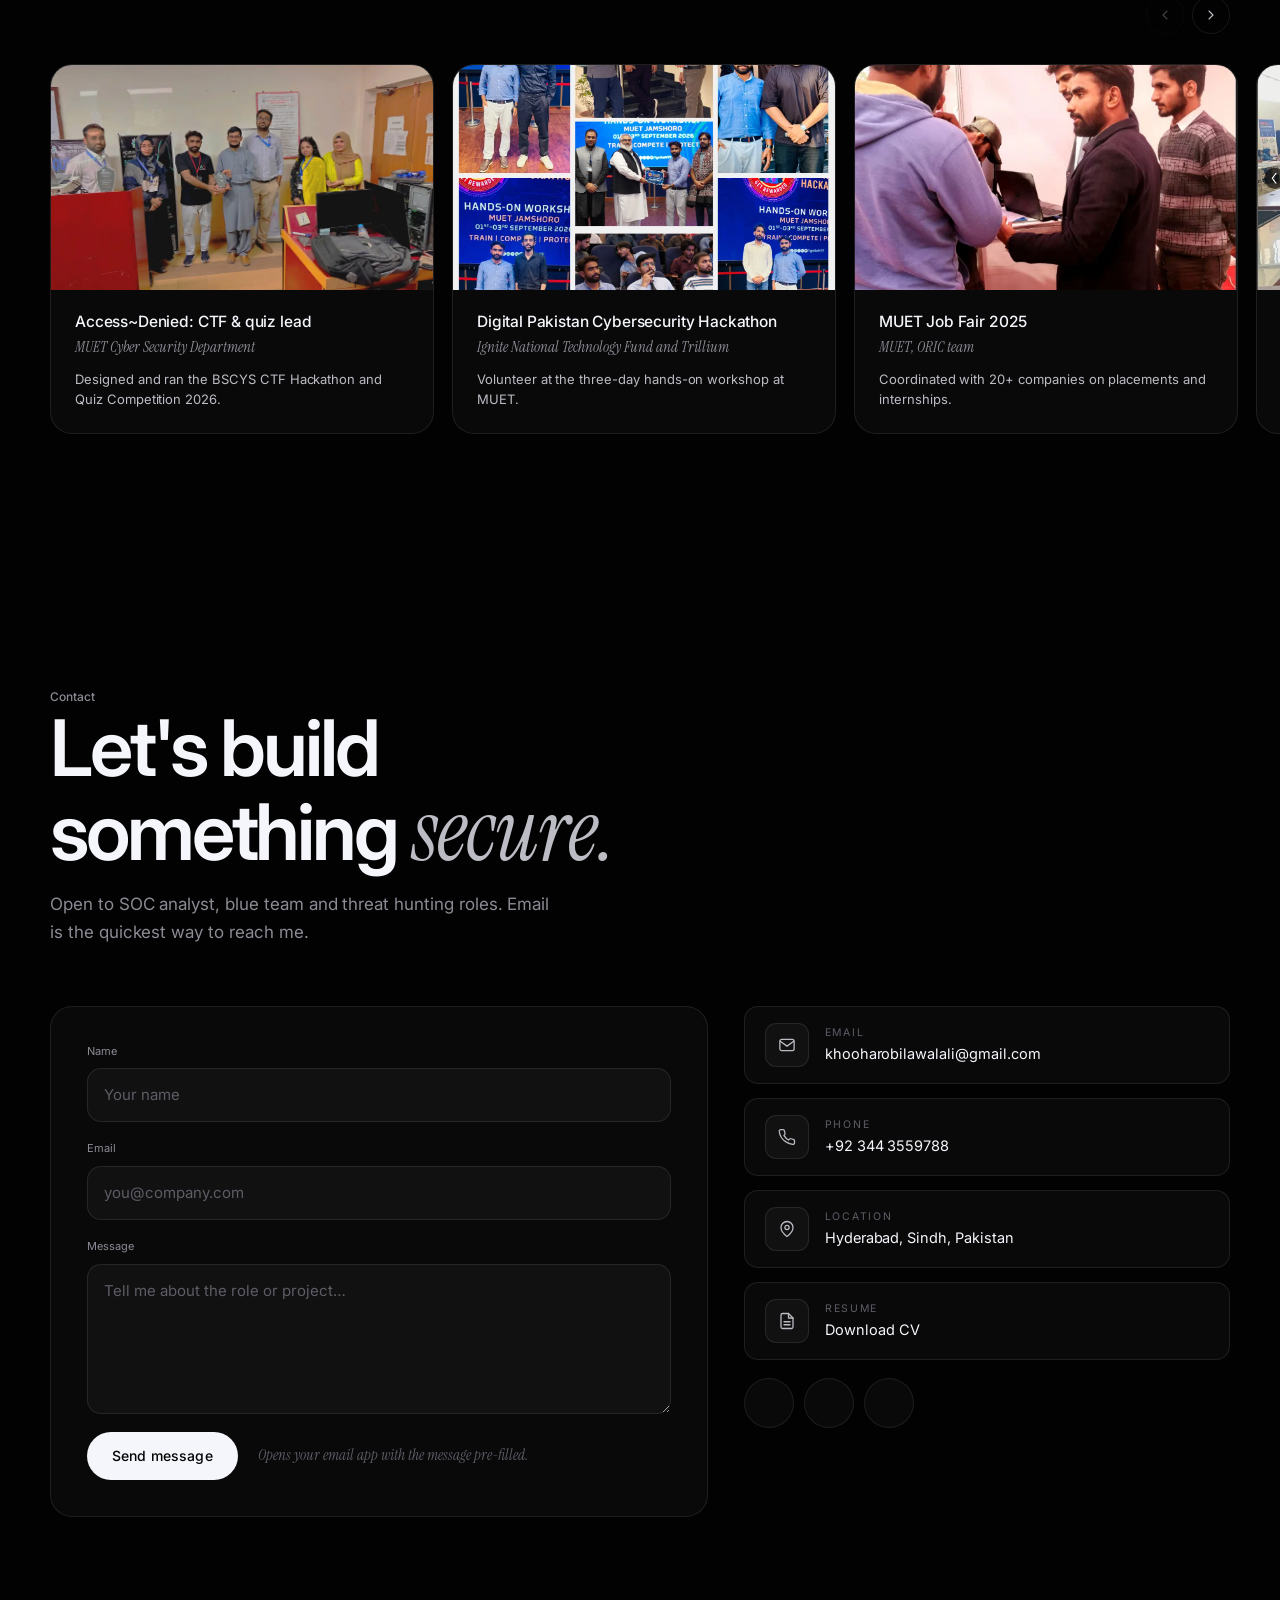
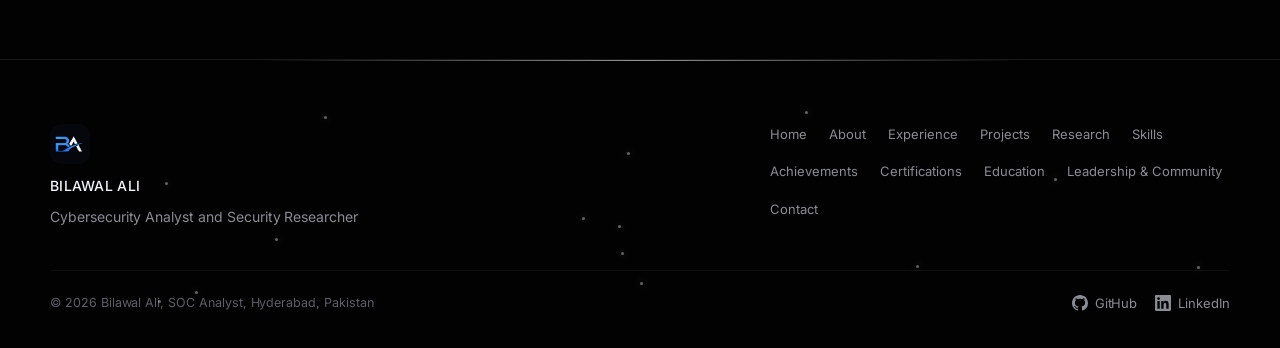
==== commit 46f3d27f: "Refactor font links and update loading screen content Removed duplicate font stylesheet link and upd" ====
--- a/index.html
+++ b/index.html
@@ -31,9 +31,8 @@
     <link rel="preconnect" href="https://fonts.gstatic.com" crossorigin />
     <link rel="stylesheet" href="https://fonts.googleapis.com/css2?family=Inter:wght@300;400;500;600;700&family=JetBrains+Mono:wght@400;500&display=swap" />
 
-    <link rel="stylesheet" href="https://fonts.googleapis.com/css2?family=Instrument+Serif:ital@0;1&display=swap" />
-
-    <link rel="stylesheet" href="https://fonts.googleapis.com/css2?family=Instrument+Serif:ital@0;1&display=swap" />
+
+
 
     <link rel="stylesheet" href="https://fonts.googleapis.com/css2?family=Instrument+Serif:ital@0;1&display=swap" />
 
@@ -926,98 +925,6 @@
         .focuslist li { font-size: 14px; }
         .btn { font-size: 14px; font-weight: 500; }
 
-        /* ---- Editorial polish: calmer, tighter, Apple-like ---- */
-        body { line-height: 1.6; letter-spacing: -.003em; }
-        .head { max-width: 640px; }
-        .head__title { font-size: clamp(28px, 4vw, 46px); letter-spacing: -.035em; text-wrap: balance; }
-        .head__desc { font-size: clamp(15px, 1.4vw, 17px); color: var(--muted); max-width: 46ch; }
-        .about__body p { font-size: 15.5px; line-height: 1.7; max-width: 58ch; }
-        .about__body p + p { margin-top: 14px; }
-        .about__body p.lead { font-size: clamp(18px, 1.8vw, 21px); line-height: 1.5; }
-        .card__title, .cm__title { font-size: 17px; }
-        .card__desc, .cm__desc { font-size: 13.5px; line-height: 1.55; }
-        .card__more { font-size: 13px; line-height: 1.55; }
-        .exp__points { gap: 9px; }
-        .exp__points li { font-size: 14px; line-height: 1.55; }
-        .skill__note { font-size: 12.5px; }
-        .fyp__lede { font-size: 15px; max-width: 54ch; }
-        .fyp__pillar p { font-size: 13px; line-height: 1.55; }
-        .edu__desc { font-size: 14.5px; max-width: 54ch; }
-        .section { padding: clamp(64px, 9vw, 112px) 0; }
-
-        /* ---- Roman + italic system: sans for reading, serif italic for emphasis and attribution ---- */
-        :root { --serif: 'Instrument Serif', 'Iowan Old Style', Georgia, 'Times New Roman', serif; }
-        body { font-size: 15px; }
-        .head__title em, .contact-big .grad, .hero__name .grad, .fyp__title em {
-            font-family: var(--serif); font-style: italic; font-weight: 400; letter-spacing: -.01em; font-size: 1.1em; }
-        .head__title em { color: var(--accent-text); }
-        .head__title, .hero__name { font-weight: 500; }
-        .exp__sub, .card__role, .cert__issuer, .cm__org, .id-card__role, .fyp__stack .card__desc, .form__note {
-            font-family: var(--serif); font-style: italic; font-size: 14.5px; letter-spacing: 0; }
-        .exp__sub { color: var(--muted); }
-        .cm__org, .cert__issuer, .id-card__role { color: var(--muted); }
-        .hero__title { font-size: clamp(15px, 1.6vw, 17px); font-weight: 400; color: var(--text-2); letter-spacing: .01em; }
-        .about__body p.lead strong { font-weight: 500; }
-        .about__body p.lead { font-weight: 300; }
-        .card__desc, .cm__desc, .card__more { font-size: 13px; }
-        .exp__points li { font-size: 13.5px; }
-        .exp__role { font-weight: 500; }
-        .card__title, .cm__title, .cert__name, .skill__title { font-weight: 500; font-size: 15.5px; }
-        .chip { font-size: 11px; padding: 3px 9px; }
-        .tag, .card__kicker, .head__label, .cert__id, .about__sub { font-size: 10px; letter-spacing: .16em; }
-        .metric__num { font-weight: 500; }
-        .metric__label { font-size: 12.5px; }
-        .focuslist li { font-size: 14px; }
-        .btn { font-size: 14px; font-weight: 500; }
-
-        /* ---- slower rotation: hero planet rings and grid ---- */
-        .core__ring--1 { animation-duration: 120s; }
-        .core__grid { animation-duration: 240s; }
-
-        /* ---- Editorial polish: calmer, tighter, Apple-like ---- */
-        body { line-height: 1.6; letter-spacing: -.003em; }
-        .head { max-width: 640px; }
-        .head__title { font-size: clamp(28px, 4vw, 46px); letter-spacing: -.035em; text-wrap: balance; }
-        .head__desc { font-size: clamp(15px, 1.4vw, 17px); color: var(--muted); max-width: 46ch; }
-        .about__body p { font-size: 15.5px; line-height: 1.7; max-width: 58ch; }
-        .about__body p + p { margin-top: 14px; }
-        .about__body p.lead { font-size: clamp(18px, 1.8vw, 21px); line-height: 1.5; }
-        .card__title, .cm__title { font-size: 17px; }
-        .card__desc, .cm__desc { font-size: 13.5px; line-height: 1.55; }
-        .card__more { font-size: 13px; line-height: 1.55; }
-        .exp__points { gap: 9px; }
-        .exp__points li { font-size: 14px; line-height: 1.55; }
-        .skill__note { font-size: 12.5px; }
-        .fyp__lede { font-size: 15px; max-width: 54ch; }
-        .fyp__pillar p { font-size: 13px; line-height: 1.55; }
-        .edu__desc { font-size: 14.5px; max-width: 54ch; }
-        .section { padding: clamp(64px, 9vw, 112px) 0; }
-
-        /* ---- Roman + italic system: sans for reading, serif italic for emphasis and attribution ---- */
-        :root { --serif: 'Instrument Serif', 'Iowan Old Style', Georgia, 'Times New Roman', serif; }
-        body { font-size: 15px; }
-        .head__title em, .contact-big .grad, .hero__name .grad, .fyp__title em {
-            font-family: var(--serif); font-style: italic; font-weight: 400; letter-spacing: -.01em; font-size: 1.1em; }
-        .head__title em { color: var(--accent-text); }
-        .head__title, .hero__name { font-weight: 500; }
-        .exp__sub, .card__role, .cert__issuer, .cm__org, .id-card__role, .fyp__stack .card__desc, .form__note {
-            font-family: var(--serif); font-style: italic; font-size: 14.5px; letter-spacing: 0; }
-        .exp__sub { color: var(--muted); }
-        .cm__org, .cert__issuer, .id-card__role { color: var(--muted); }
-        .hero__title { font-size: clamp(15px, 1.6vw, 17px); font-weight: 400; color: var(--text-2); letter-spacing: .01em; }
-        .about__body p.lead strong { font-weight: 500; }
-        .about__body p.lead { font-weight: 300; }
-        .card__desc, .cm__desc, .card__more { font-size: 13px; }
-        .exp__points li { font-size: 13.5px; }
-        .exp__role { font-weight: 500; }
-        .card__title, .cm__title, .cert__name, .skill__title { font-weight: 500; font-size: 15.5px; }
-        .chip { font-size: 11px; padding: 3px 9px; }
-        .tag, .card__kicker, .head__label, .cert__id, .about__sub { font-size: 10px; letter-spacing: .16em; }
-        .metric__num { font-weight: 500; }
-        .metric__label { font-size: 12.5px; }
-        .focuslist li { font-size: 14px; }
-        .btn { font-size: 14px; font-weight: 500; }
-
         /* ---- slower rotation: hero planet rings and grid ---- */
         .core__ring--1 { animation-duration: 120s; }
         .core__grid { animation-duration: 240s; }
@@ -1084,6 +991,11 @@
         .pl-role, .pl-count, .field label, .console__bar, .cert__id { letter-spacing: 0; text-transform: none; }
         .card:hover .card__media img, .cert:hover .cert__thumb img, .cm:hover .cm__media img { transform: scale(1.03); }
         .hero__bio { color: var(--muted); font-size: 16px; max-width: 46ch; }
+    
+        /* ---- Loading screen: plain, quiet ---- */
+        .pl-role, .pl-count { display: none; }
+        .pl-name { font-size: clamp(20px, 3.4vw, 26px); letter-spacing: 0; padding-left: 0; font-weight: 500; }
+        .pl-bar { width: 120px; margin-top: 22px; }
     </style>
 </head>
 <body>
@@ -1172,7 +1084,7 @@
         <span class="pl-orb"></span><span class="pl-orb"></span><span class="pl-orb"></span>
         <div class="loader-content">
             <img src="assets/logo/logo-icon.png" alt="" width="84" height="84" style="margin:0 auto 22px;border-radius:20px;box-shadow:0 0 40px -8px rgba(0, 0, 0, 0)" />
-            <div class="pl-name" id="plName">BILAWAL ALI</div>
+            <div class="pl-name" id="plName">Bilawal Ali</div>
             <div class="pl-role">CYBERSECURITY ANALYST</div>
             <div class="pl-bar"><div class="progress-bar" id="plBar"></div></div>
             <div class="pl-count" id="plCount">00%</div>
@@ -1350,7 +1262,7 @@
                     <button class="icon-btn" type="button" id="findNext" aria-label="Scroll security findings right"><svg viewBox="0 0 24 24" fill="none" stroke="currentColor" stroke-linecap="round" stroke-linejoin="round" aria-hidden="true"><path d="m9 18 6-6-6-6"/></svg></button>
                 </div>
             </div>
-            <div class="rail-wrap"><div class="rail" id="findingsGrid" tabindex="0" role="region" aria-label="Security <em>findings</em> — scroll horizontally"></div></div>
+            <div class="rail-wrap"><div class="rail" id="findingsGrid" tabindex="0" role="region" aria-label="Security findings — scroll horizontally"></div></div>
         </section>
 
         <!-- ================= SKILLS ================= -->
@@ -1366,7 +1278,7 @@
                     <button class="icon-btn" type="button" id="skillNext" aria-label="Scroll skills right"><svg viewBox="0 0 24 24" fill="none" stroke="currentColor" stroke-linecap="round" stroke-linejoin="round" aria-hidden="true"><path d="m9 18 6-6-6-6"/></svg></button>
                 </div>
             </div>
-            <div class="rail-wrap"><div class="rail" id="skillsGrid" tabindex="0" role="region" aria-label="Skills, <em>by discipline</em> — scroll horizontally"></div></div>
+            <div class="rail-wrap"><div class="rail" id="skillsGrid" tabindex="0" role="region" aria-label="Skills, by discipline — scroll horizontally"></div></div>
         </section>
 
         <!-- ================= ACHIEVEMENTS ================= -->
@@ -1382,7 +1294,7 @@
                     <button class="icon-btn" type="button" id="achNext" aria-label="Scroll awards right"><svg viewBox="0 0 24 24" fill="none" stroke="currentColor" stroke-linecap="round" stroke-linejoin="round" aria-hidden="true"><path d="m9 18 6-6-6-6"/></svg></button>
                 </div>
             </div>
-            <div class="rail-wrap"><div class="rail" id="achievementsGrid" tabindex="0" role="region" aria-label="Competitions and <em>awards</em> — scroll horizontally"></div></div>
+            <div class="rail-wrap"><div class="rail" id="achievementsGrid" tabindex="0" role="region" aria-label="Competitions and awards — scroll horizontally"></div></div>
         </section>
 
         <!-- ================= CERTIFICATIONS ================= -->
@@ -2424,6 +2336,7 @@
         function revealSite() {
             if (booted) return; booted = true;
             preloader.style.display = "none";
+            try { sessionStorage.setItem("pl", "1"); } catch (e) {}
             root.classList.remove("is-loading");
             startScroll();
             if (hasST) { ScrollTrigger.refresh(); }
@@ -2447,6 +2360,7 @@
             gsap.set(q(".hero-item"), { opacity: 0, y: 50, filter: "blur(10px)" });
             gsap.set("#heroOrb", { opacity: 0 });
             gsap.set("#nav", { opacity: 0 });
+            try { if (sessionStorage.getItem("pl")) { preloader.style.display = "none"; revealSite(); heroIntro(); return; } } catch (e) {}
             const host = preloader;
             for (let i = 0; i < 16; i++) {
                 const d = document.createElement("span"); d.className = "pl-dot";
@@ -2454,9 +2368,9 @@
                 gsap.to(d, { x: (Math.random() - .5) * 70, y: (Math.random() - .5) * 70, opacity: .15 + Math.random() * .6, duration: 2 + Math.random() * 2, repeat: -1, yoyo: true, ease: "sine.inOut" });
             }
             gsap.to(q(".pl-orb", host), { x: "random(-40,40)", y: "random(-30,30)", duration: 3, repeat: -1, yoyo: true, ease: "sine.inOut", stagger: .3 });
-            gsap.fromTo(name, { opacity: 0, filter: "blur(12px)", letterSpacing: ".5em" }, { opacity: 1, filter: "blur(0px)", letterSpacing: ".34em", duration: 1.2, ease: "power3.out" });
+            gsap.fromTo(name, { opacity: 0 }, { opacity: 1, duration: .5, ease: "power2.out" });
             const o = { v: 0 };
-            gsap.to(o, { v: 100, duration: 1.1, ease: "power2.out", delay: .15,
+            gsap.to(o, { v: 100, duration: .8, ease: "power2.out", delay: .15,
                 onUpdate: () => { bar.style.transform = "scaleX(" + (o.v / 100) + ")"; count.textContent = String(Math.round(o.v)).padStart(2, "0") + "%"; },
                 onComplete: () => {
                     count.textContent = "100%";
@@ -2476,7 +2390,7 @@
         try { setupScrollAnimations(); } catch (e) { console.warn("scroll animations", e); }
         runPreloader();
         /* Safety net: never leave the visitor stuck behind the preloader. */
-        setTimeout(() => { if (!booted) { revealSite(); q(".hero-item").forEach(i => { i.style.opacity = 1; i.style.transform = "none"; i.style.filter = "none"; }); if (hasGSAP) gsap.set(["#heroOrb", "#nav"], { opacity: 1 }); } }, 7000);
+        setTimeout(() => { if (!booted) { revealSite(); q(".hero-item").forEach(i => { i.style.opacity = 1; i.style.transform = "none"; i.style.filter = "none"; }); if (hasGSAP) gsap.set(["#heroOrb", "#nav"], { opacity: 1 }); } }, 3000);
 
         window.addEventListener("load", () => { if (hasST) ScrollTrigger.refresh(); });
         if (document.fonts && document.fonts.ready && hasST) document.fonts.ready.then(() => ScrollTrigger.refresh());
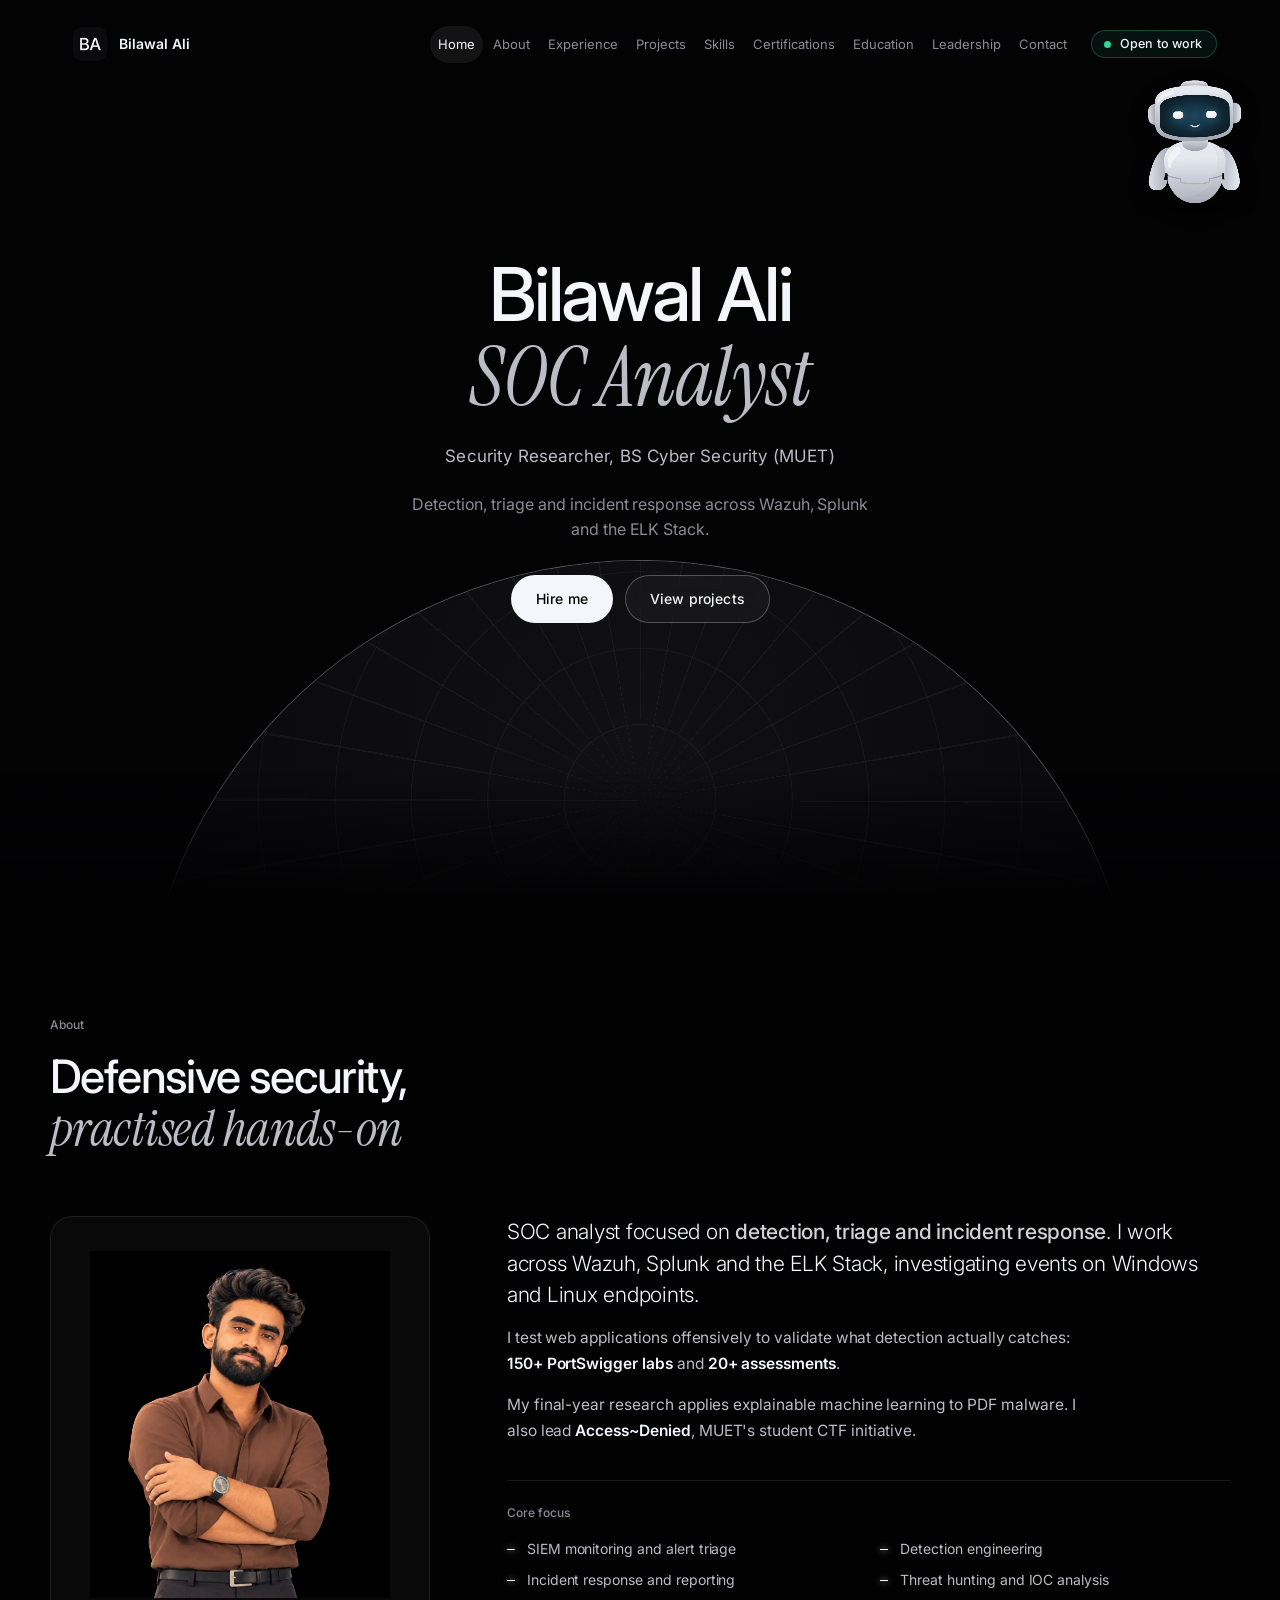
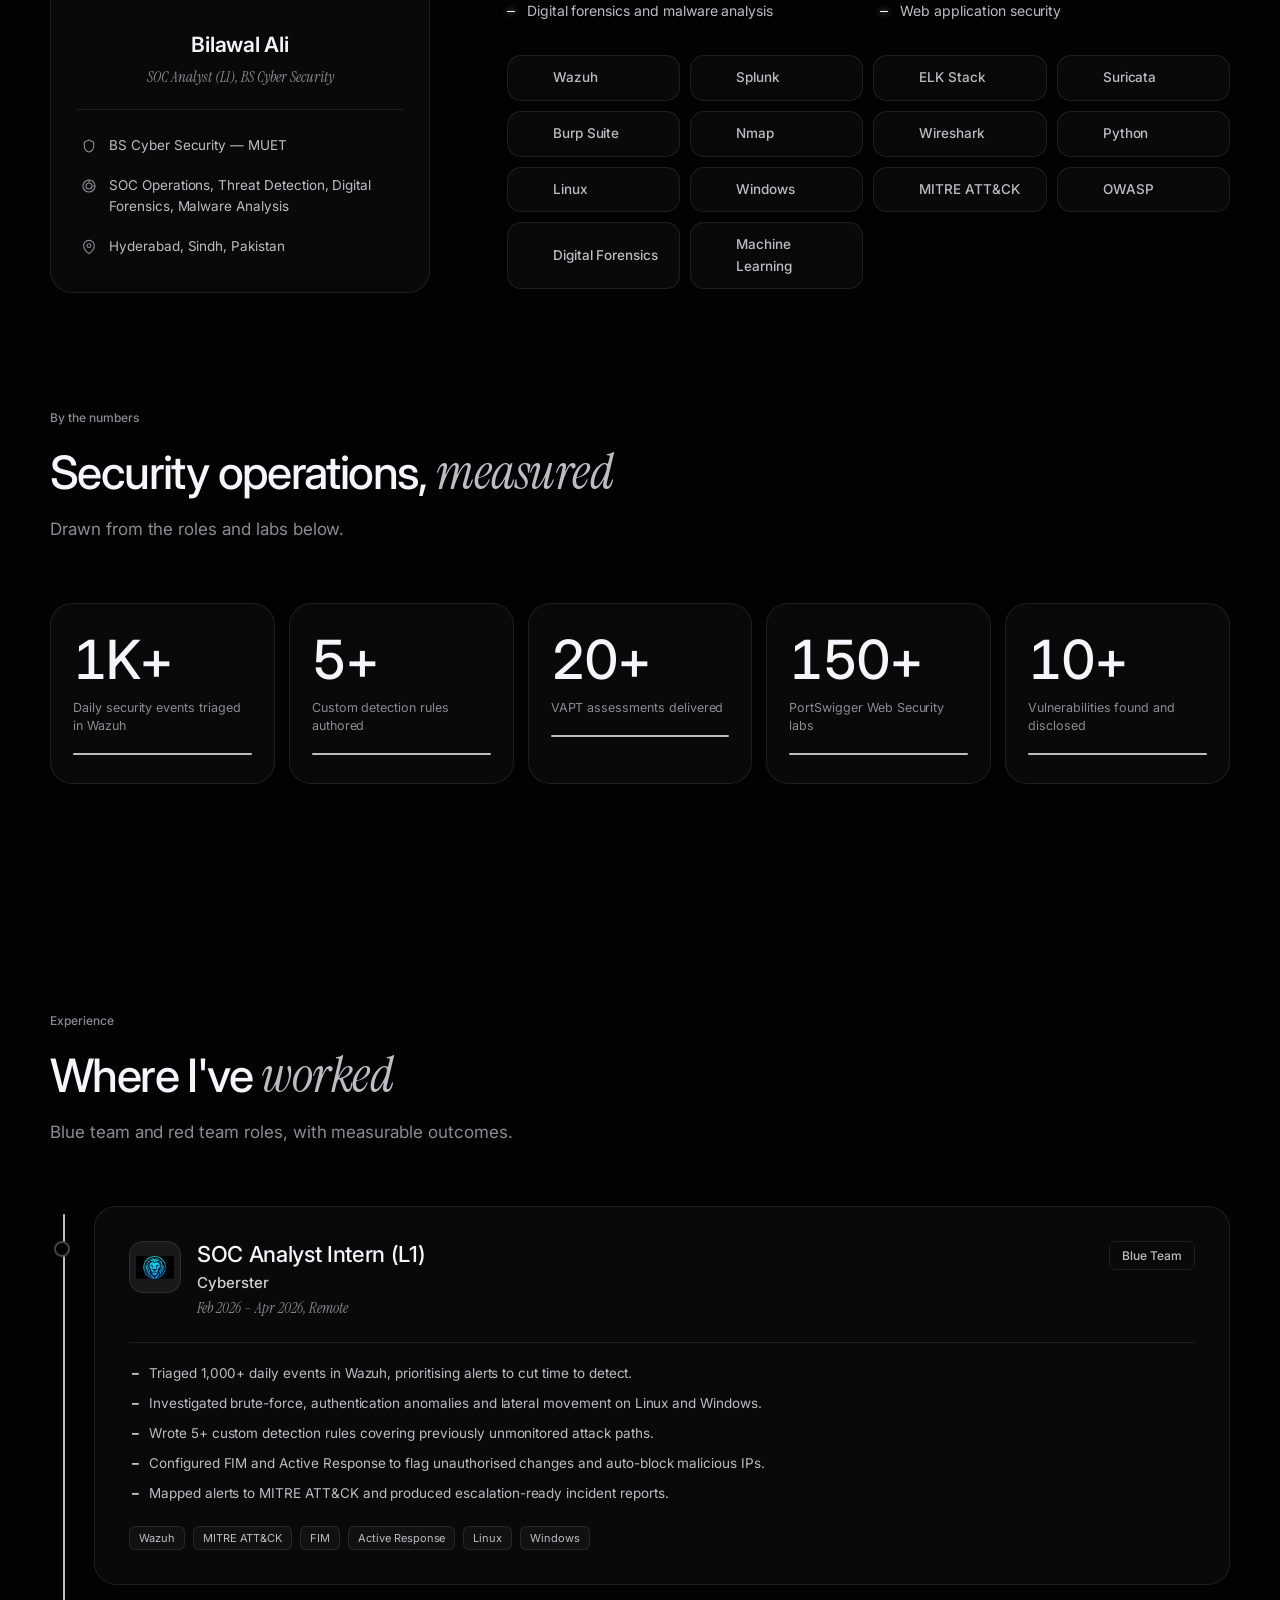
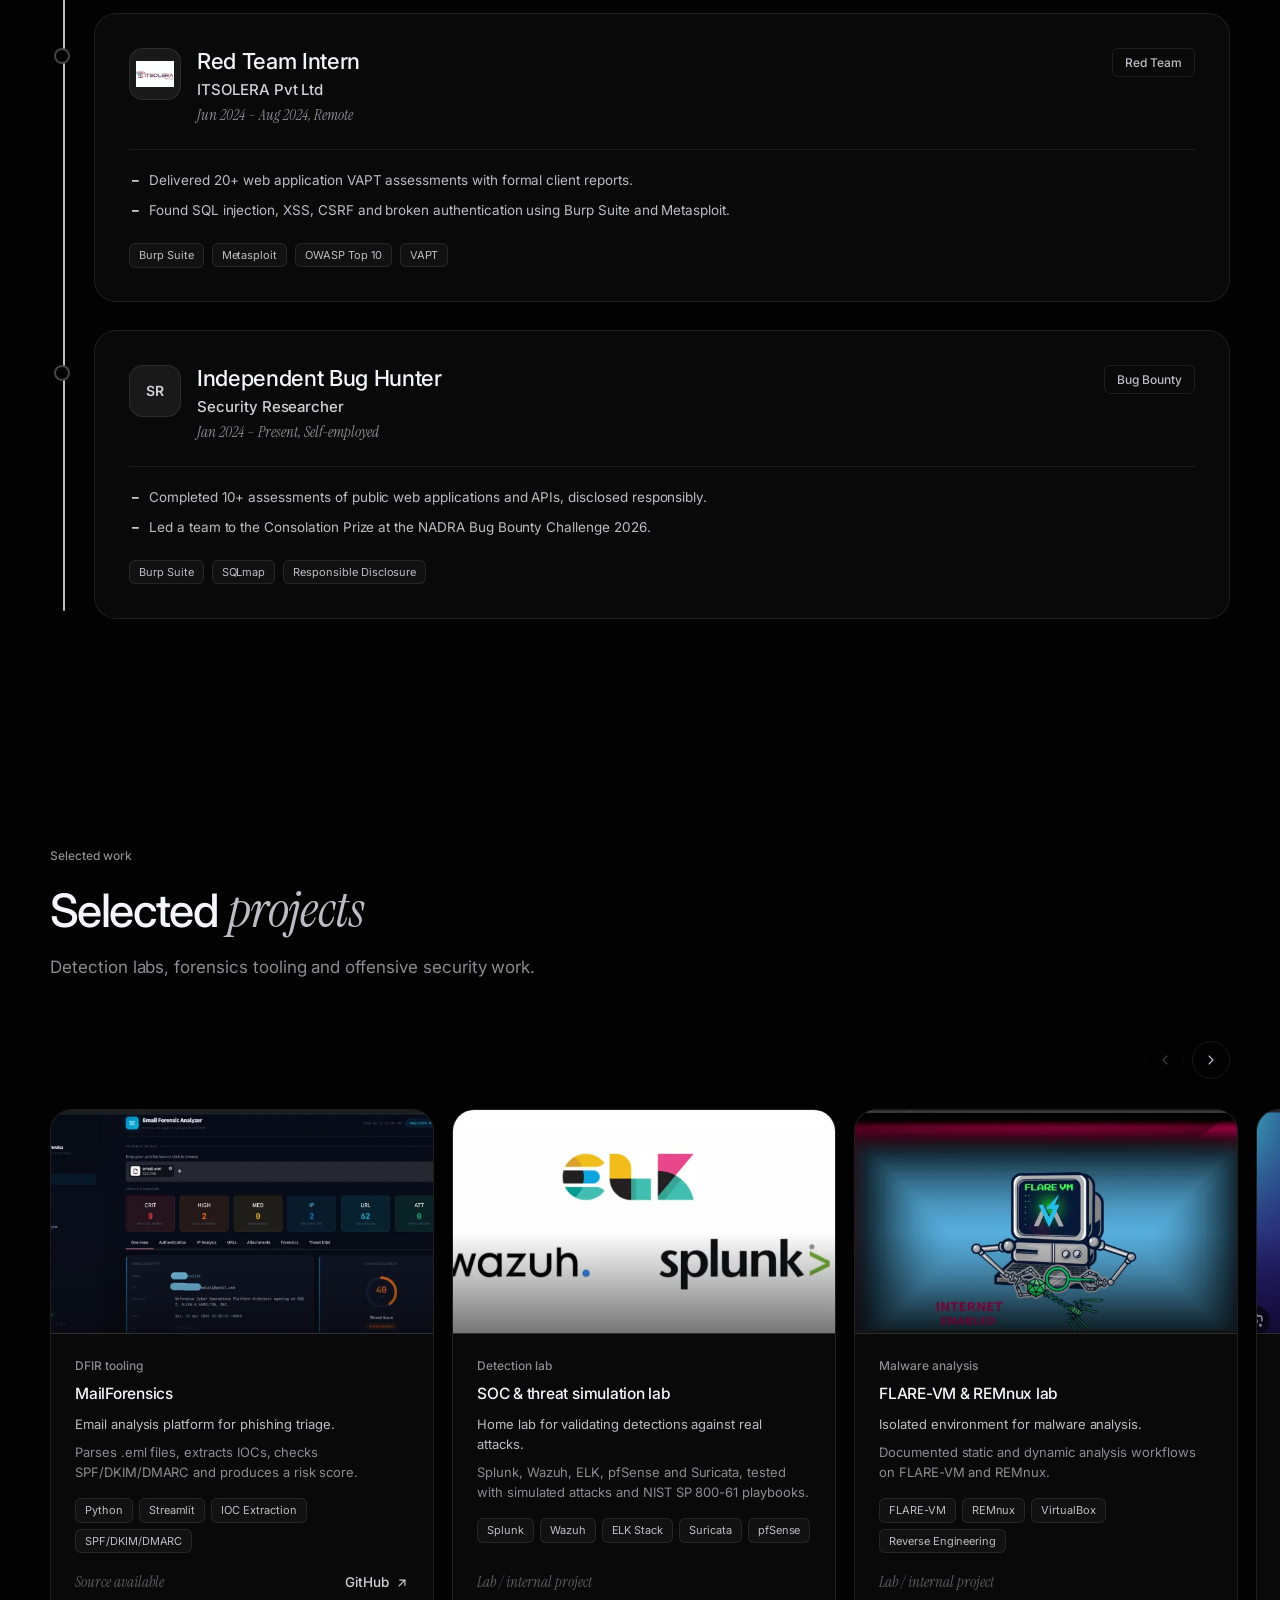
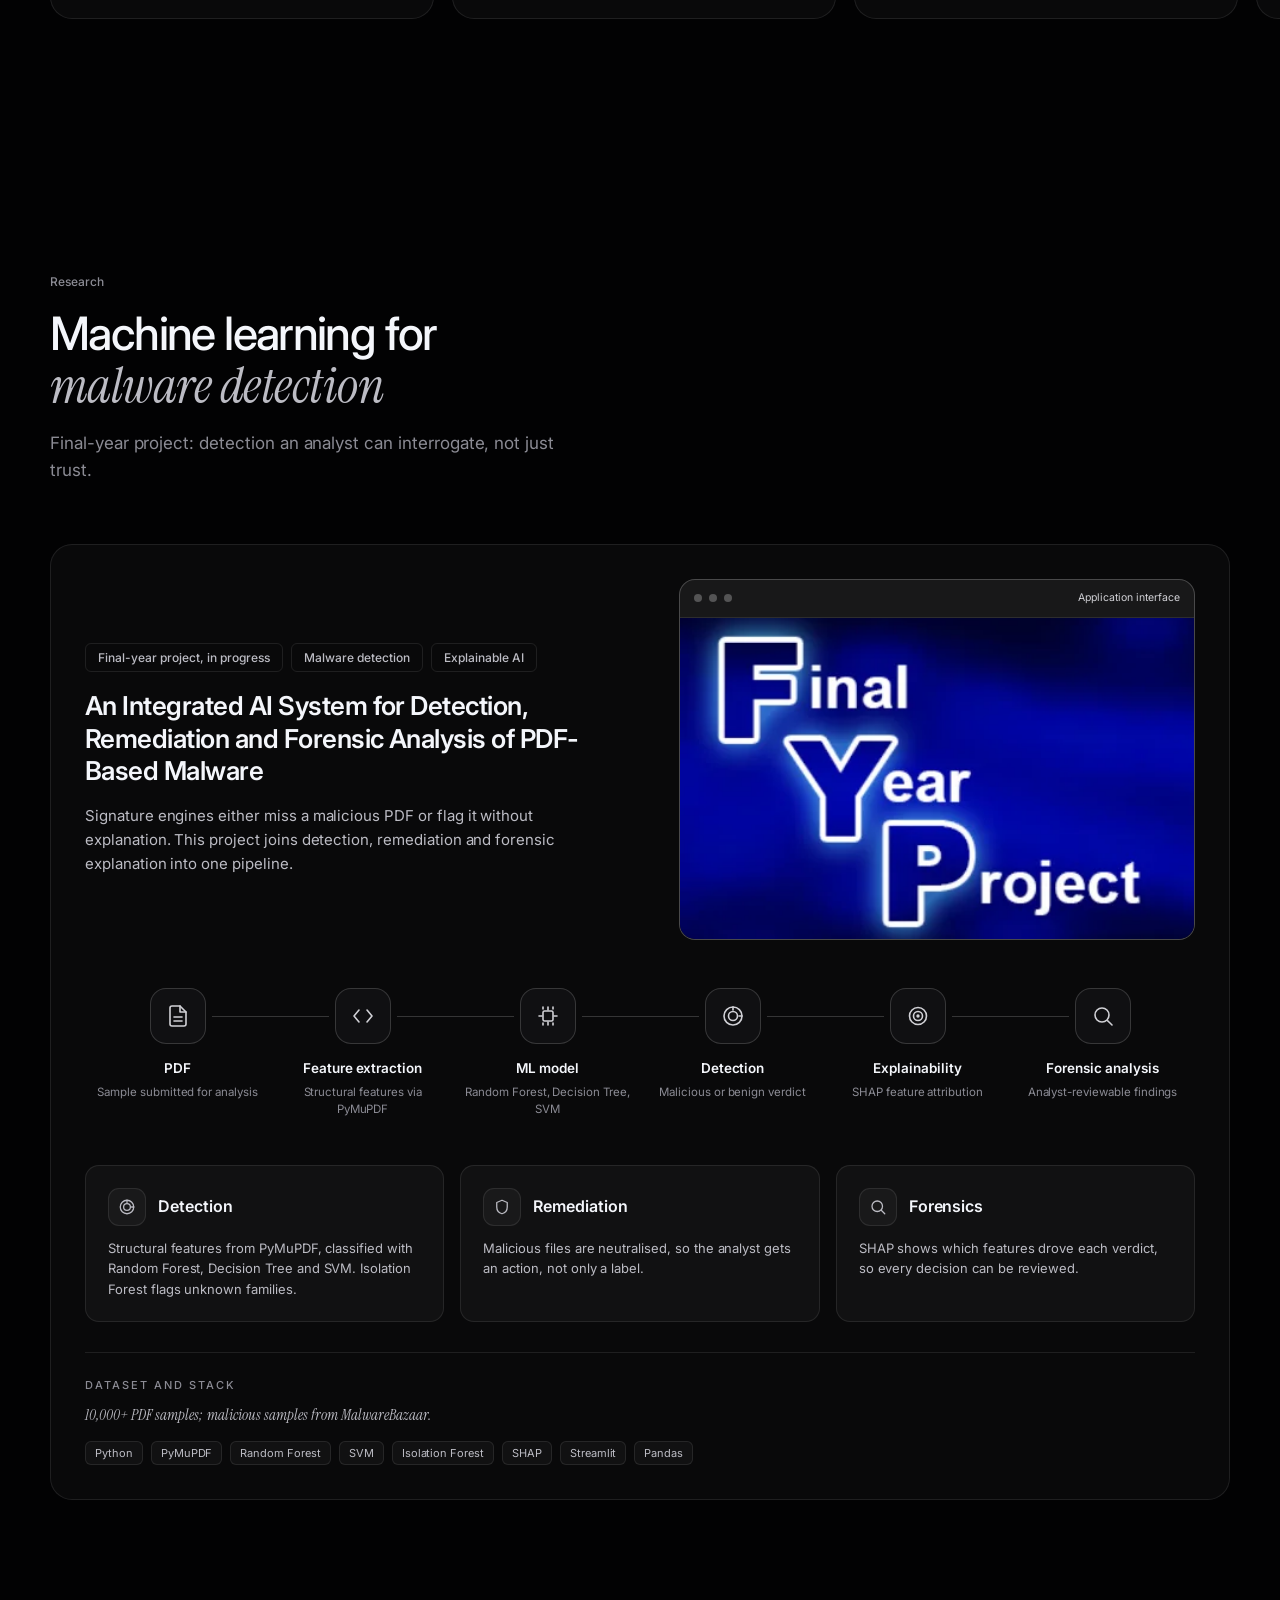
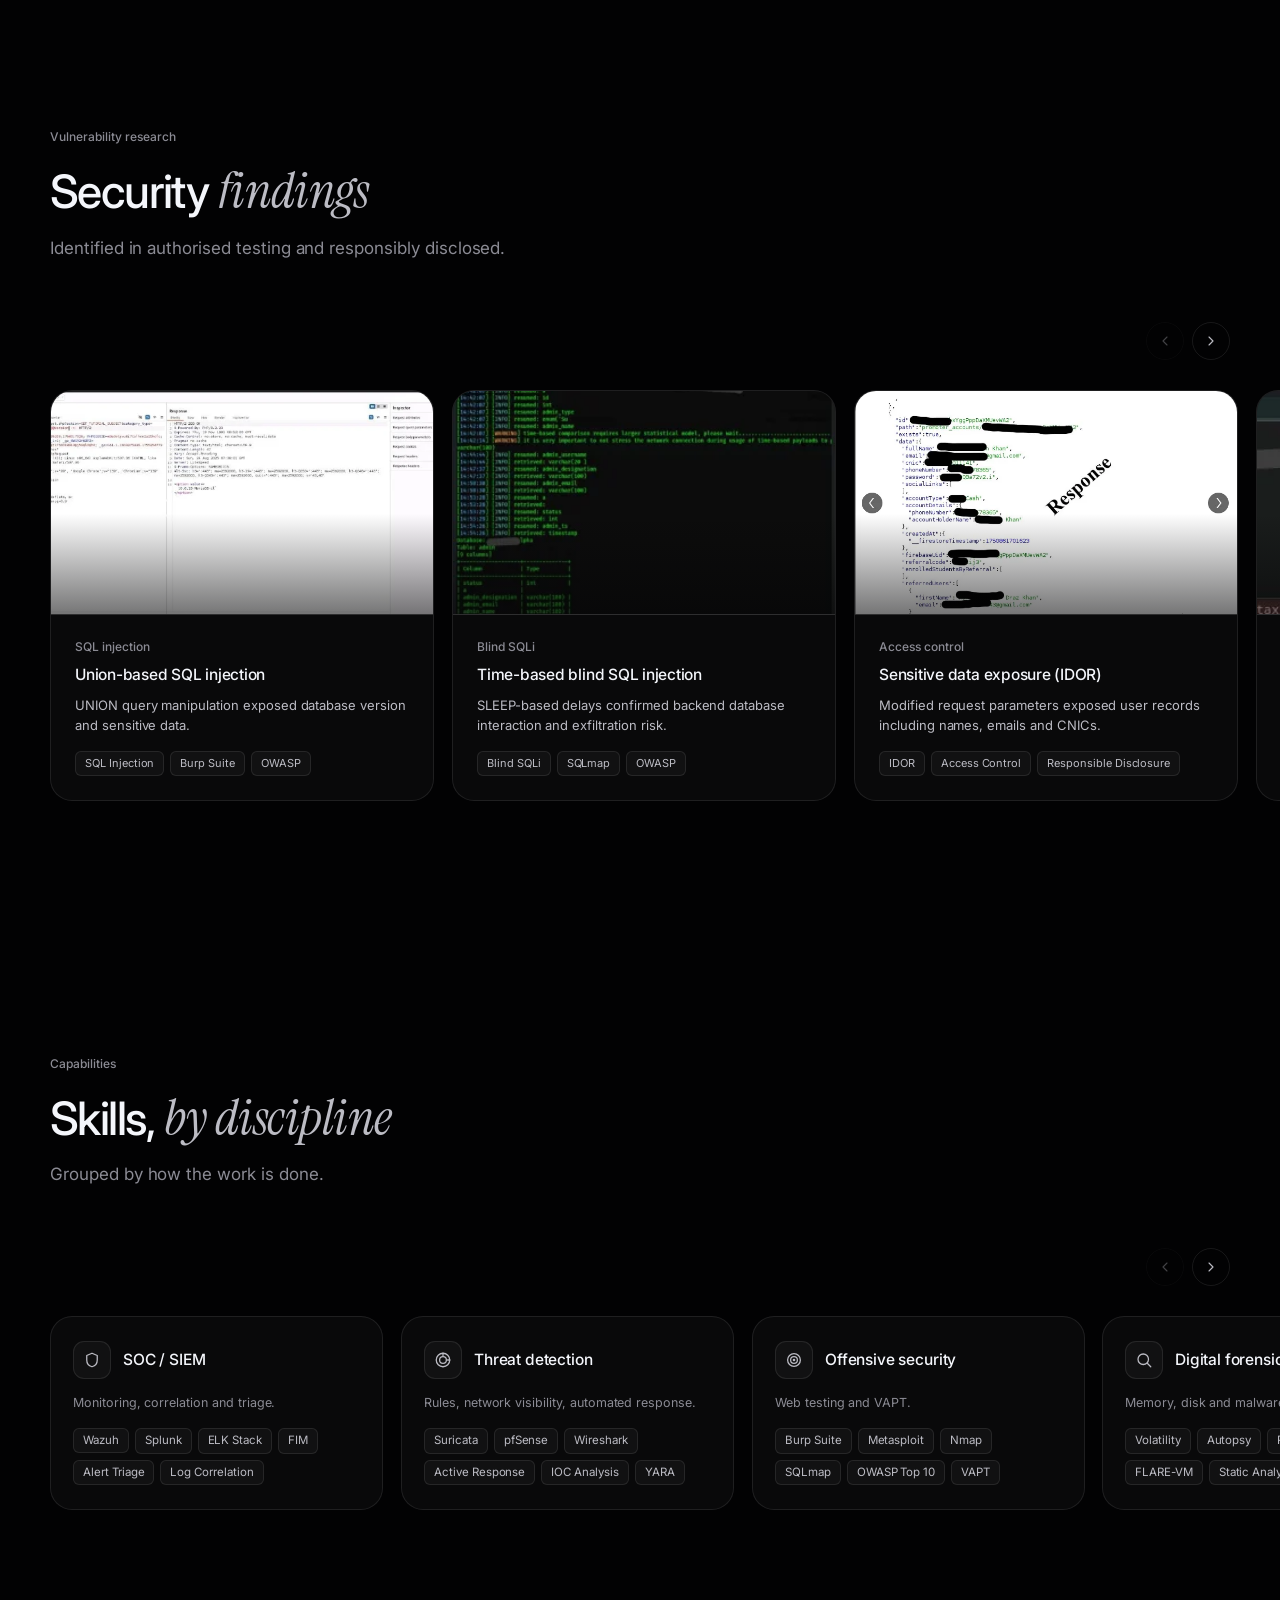
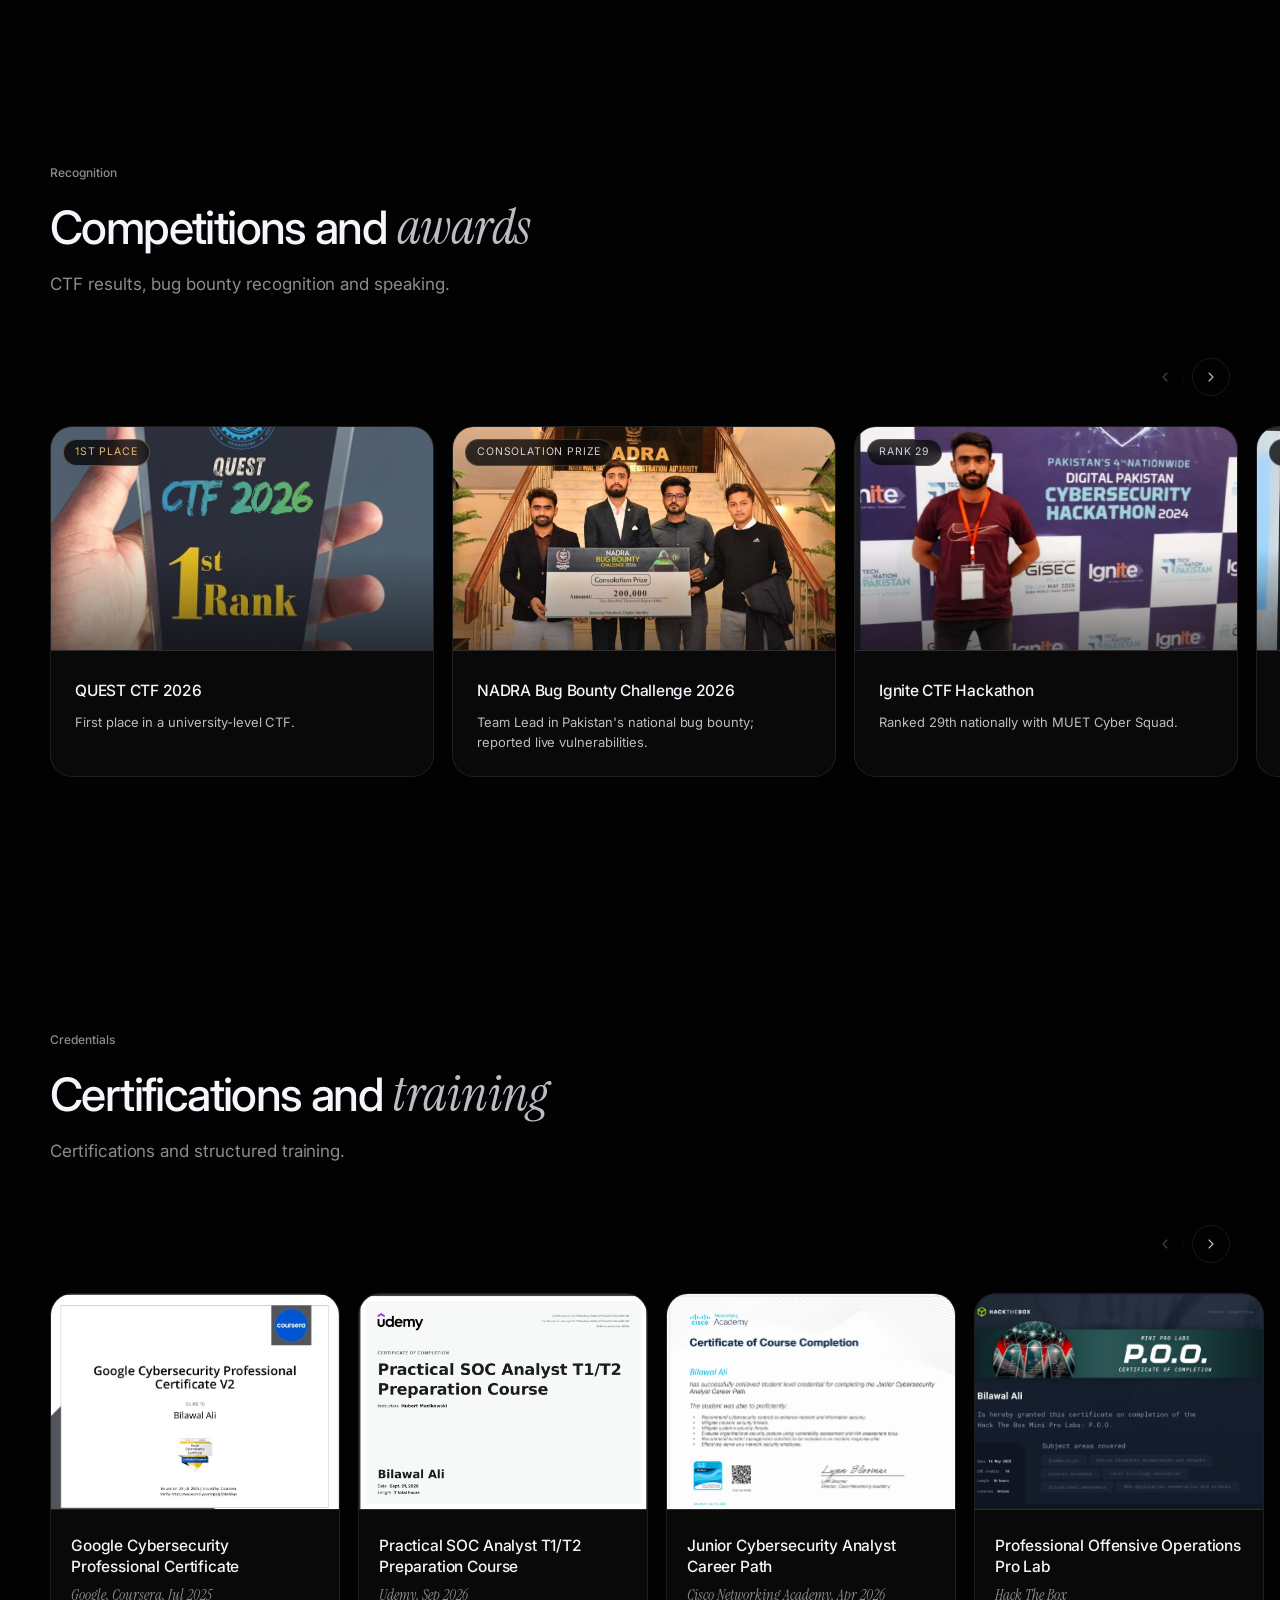
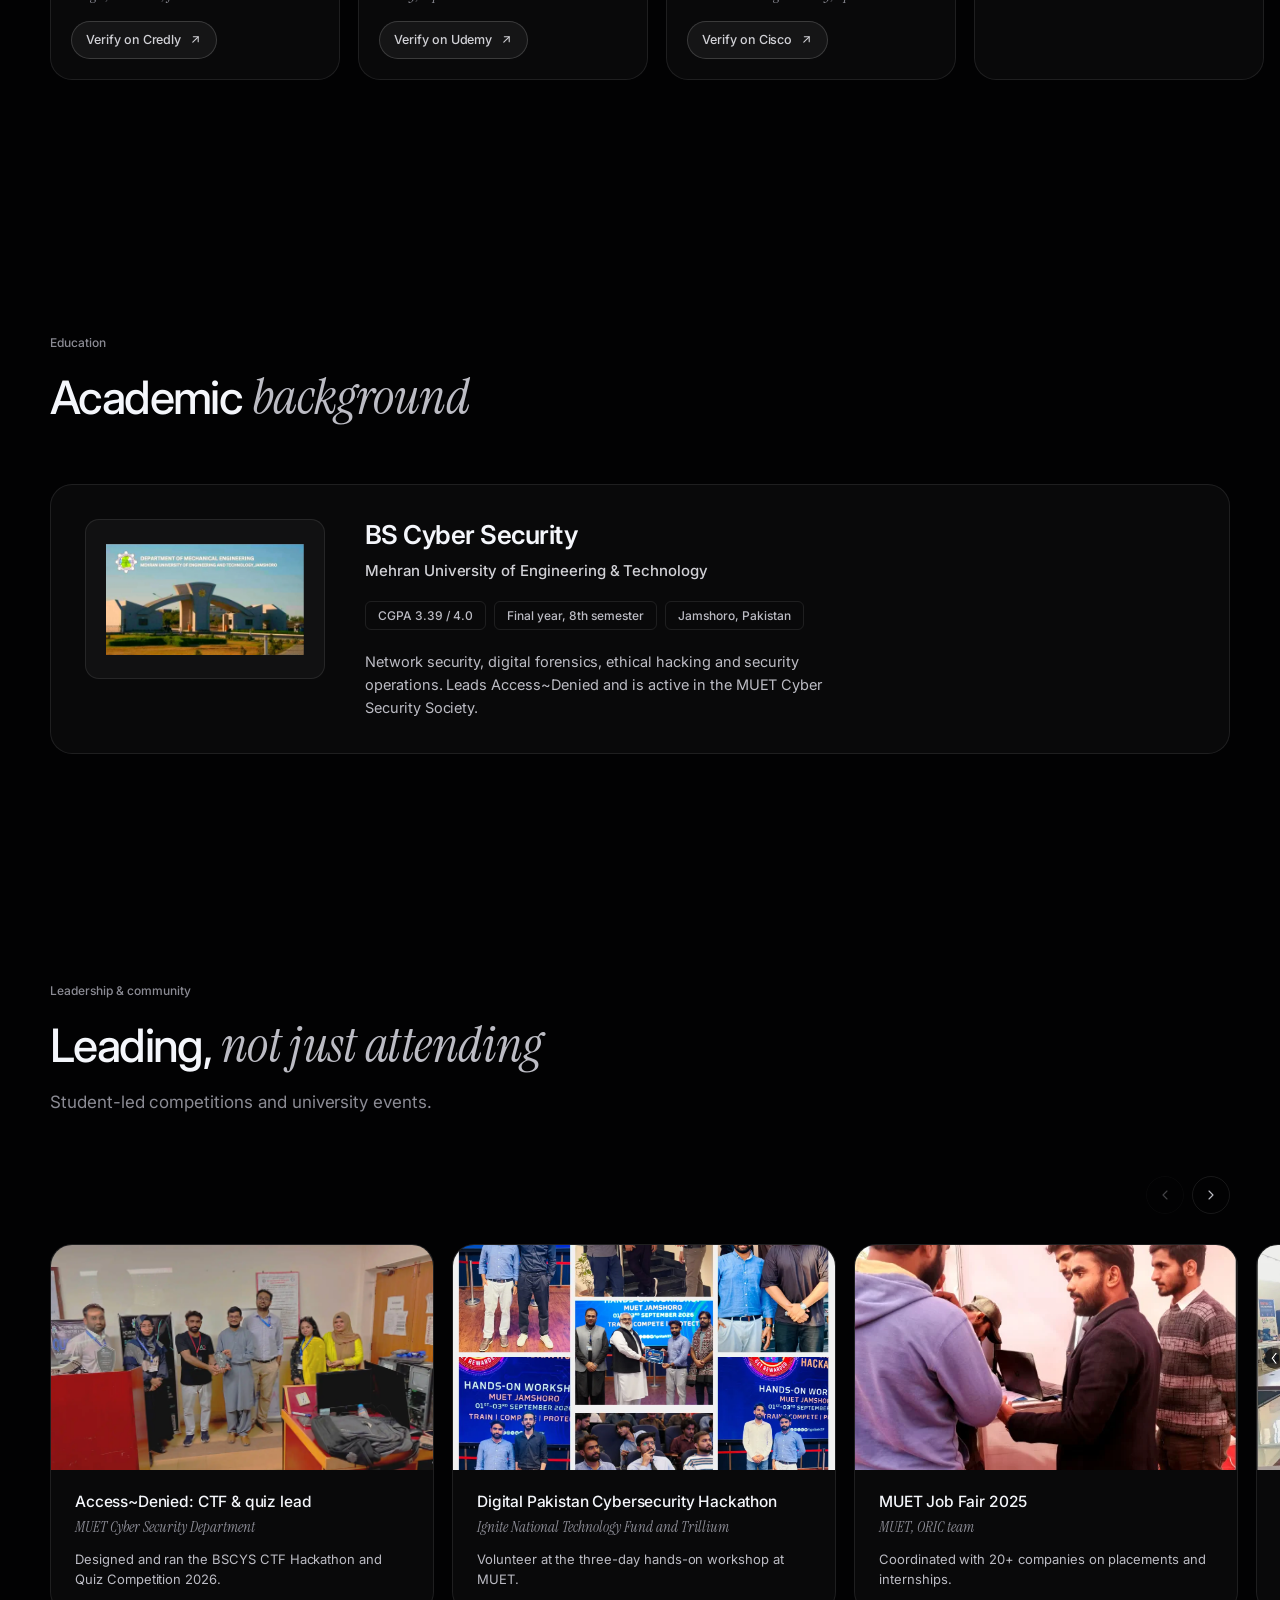
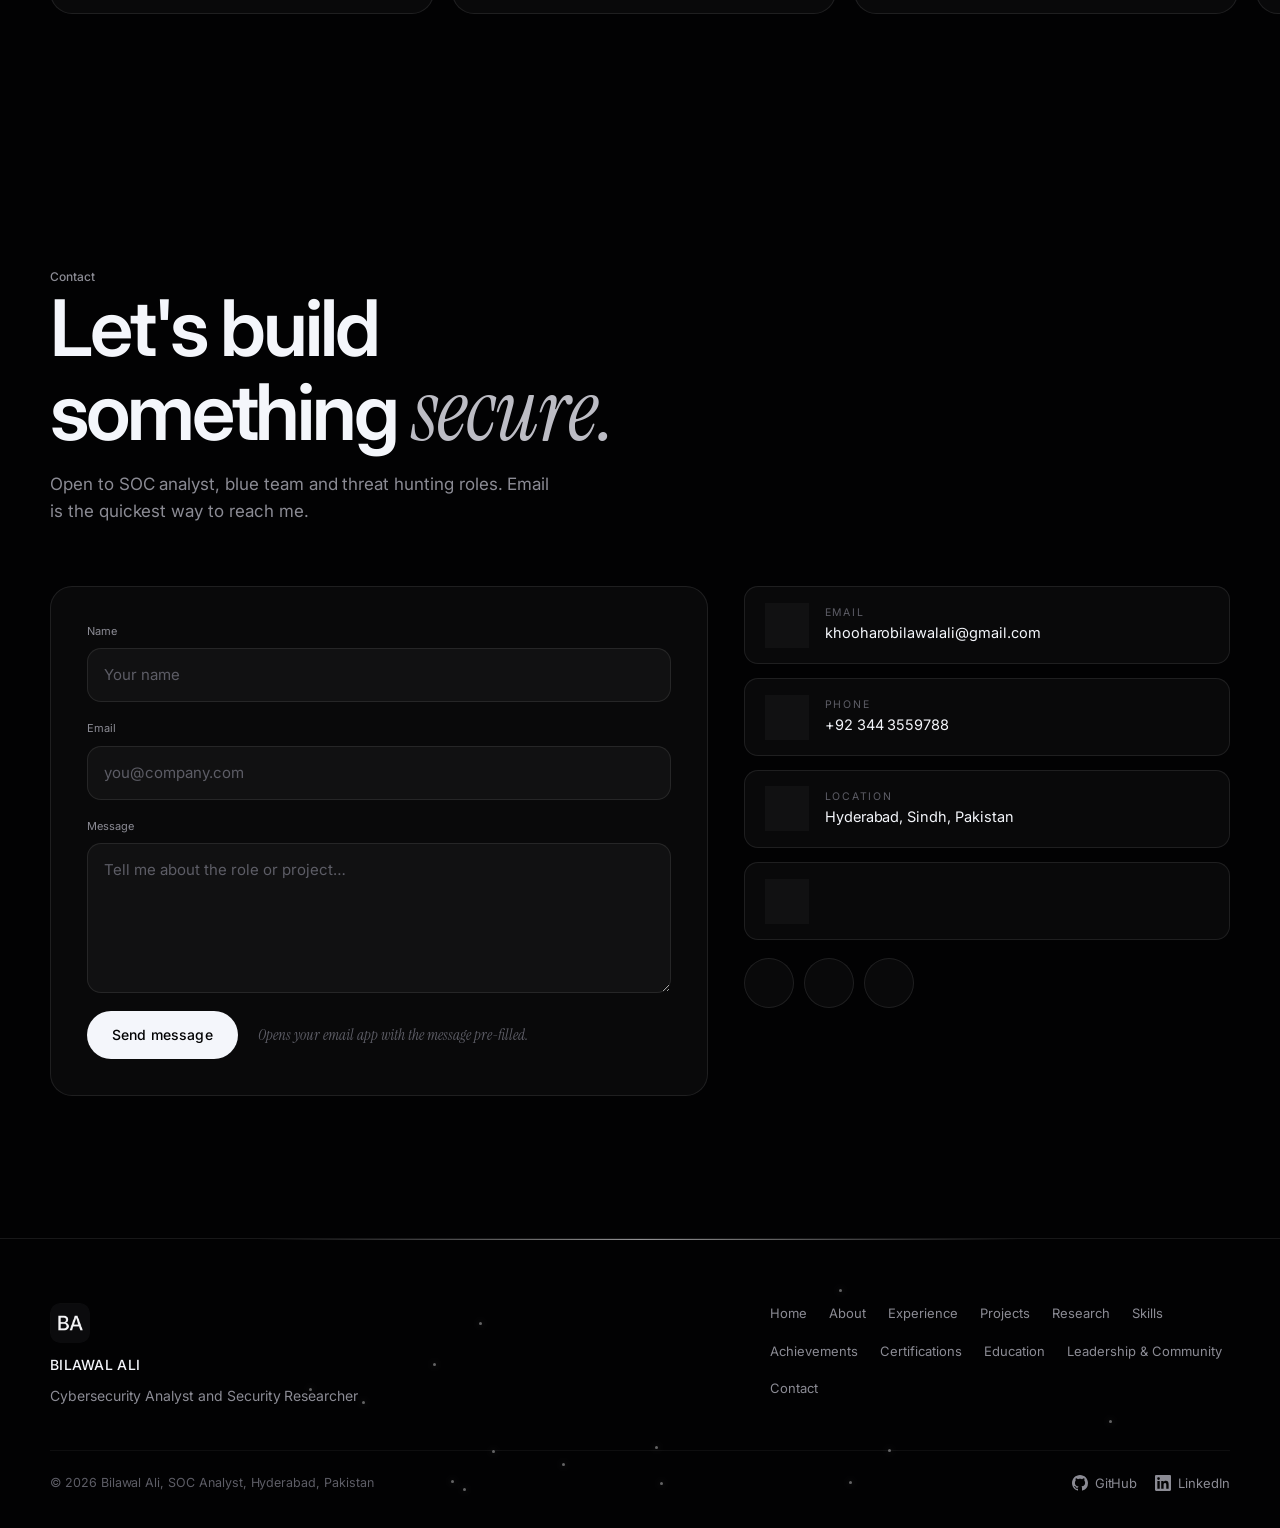
==== commit 731080e3: "Update icons and improve preloader functionality Updated favicon and apple-touch-icon links in index" ====
--- a/index.html
+++ b/index.html
@@ -10,8 +10,9 @@
     <meta name="author" content="Bilawal Ali" />
     <link rel="canonical" href="https://bila-ali.github.io/" />
     <meta property="og:url" content="https://bila-ali.github.io/" />    
+    <link rel="icon" type="image/svg+xml" href="assets/logo/logo-icon.svg" />
     <link rel="icon" type="image/png" href="assets/logo/favicon.png" />
-    <link rel="apple-touch-icon" href="assets/logo/logo-icon.png" />
+    <link rel="apple-touch-icon" href="assets/logo/apple-touch-icon.png" />
 
     <meta property="og:type" content="profile" />
     <meta property="og:title" content="Bilawal Ali — SOC Analyst &amp; Security Researcher" />
@@ -996,9 +997,22 @@
         .pl-role, .pl-count { display: none; }
         .pl-name { font-size: clamp(20px, 3.4vw, 26px); letter-spacing: 0; padding-left: 0; font-weight: 500; }
         .pl-bar { width: 120px; margin-top: 22px; }
+
+        /* ---- Loading screen: logo, name, one thin line ---- */
+        .preloader { background: #020203; }
+        .loader-content { width: min(260px, 70vw); display: flex; flex-direction: column; align-items: center; text-align: center; }
+        .preloader .pl-logo { width: 56px; height: 56px; margin: 0 0 22px; border-radius: 13px; border: 0 !important; box-shadow: none !important; }
+        .pl-name { display: block; padding: 0; font-size: 20px; font-weight: 500; letter-spacing: 0; color: var(--text); }
+        .pl-role { display: block; margin-top: 6px; padding: 0; font-family: var(--serif); font-style: italic; font-size: 15px; letter-spacing: 0; color: var(--muted); }
+        .pl-bar { width: 120px; height: 1px; margin: 26px 0 0; background: rgba(255, 255, 255, .12); }
+        .progress-bar { background: #f5f5f7; box-shadow: none; }
+
+        /* ---- Robot clears the mobile menu button ---- */
+        @media (max-width: 700px) { .rbt { top: 94px; } }
     </style>
 </head>
 <body>
+    <noscript><style>.preloader{display:none!important}html.is-loading,html.is-loading body{overflow:auto}</style><p style="max-width:560px;margin:120px auto;padding:0 24px;font:16px/1.6 Inter,system-ui,sans-serif;color:#f4f6fb">Bilawal Ali, SOC Analyst and Security Researcher. This portfolio needs JavaScript to display. Contact: <a href="mailto:khooharobilawalali@gmail.com" style="color:inherit;text-decoration:underline">khooharobilawalali@gmail.com</a></p></noscript>
     <a class="skip-link" href="#main">Skip to content</a>
     <div id="progress" aria-hidden="true"></div>
 
@@ -1079,15 +1093,13 @@
         </span>
     </button>
 
-    <!-- Cinematic preloader -->
+    <!-- Loading screen -->
     <div class="preloader" id="preloader" role="status" aria-live="polite" aria-label="Loading portfolio">
-        <span class="pl-orb"></span><span class="pl-orb"></span><span class="pl-orb"></span>
         <div class="loader-content">
-            <img src="assets/logo/logo-icon.png" alt="" width="84" height="84" style="margin:0 auto 22px;border-radius:20px;box-shadow:0 0 40px -8px rgba(0, 0, 0, 0)" />
-            <div class="pl-name" id="plName">Bilawal Ali</div>
-            <div class="pl-role">CYBERSECURITY ANALYST</div>
+            <img class="pl-logo" src="assets/logo/logo-icon.png" alt="" width="56" height="56" />
+            <div class="pl-name">Bilawal Ali</div>
+            <div class="pl-role">Security Operations</div>
             <div class="pl-bar"><div class="progress-bar" id="plBar"></div></div>
-            <div class="pl-count" id="plCount">00%</div>
         </div>
     </div>
 
@@ -1122,8 +1134,8 @@
             <div class="wrap">
                 <div class="hero__copy" id="heroCopy">
                     <!-- <p class="eyebrow hero-item"><span>Cybersecurity</span><i>•</i><span>SOC</span><i>•</i><span>Threat Detection</span><i>•</i><span>Security Research</span></p> -->
-                    <h1 class="hero__name hero-item" id="heroName"><span>Bilawal Ali</span><span><span class="grad">Cybersecurity Analyst</span></span></h1>
-                    <p class="hero__title hero-item">SOC Analyst and Security Researcher</p>
+                    <h1 class="hero__name hero-item" id="heroName"><span>Bilawal Ali</span><span><span class="grad">SOC Analyst</span></span></h1>
+                    <p class="hero__title hero-item">Security Researcher, BS Cyber Security (MUET)</p>
                     <p class="hero__bio hero-item">Detection, triage and incident response across Wazuh, Splunk and the ELK Stack.</p>
                     <!-- <p class="hero__disciplines hero-item">SIEM, Incident Response, Threat Hunting, DFIR, Offensive Security, ML for Security</p> -->
                     <!-- <p class="hero__bio hero-item">
@@ -1321,18 +1333,6 @@
                     <h2 class="head__title" id="eduTitle">Academic <em>background</em></h2>
                 </div>
                 <div id="educationSlot"></div>
-            </div>
-        </section>
-
-        <!-- ================= FOCUS ================= -->
-        <section id="focus" class="section" style="padding-top:0" aria-labelledby="focusTitle">
-            <div class="wrap">
-                <div class="head" data-anim="fade">
-                    <span class="head__label">Currently learning</span>
-                    <h2 class="head__title" id="focusTitle">What I'm <em>building next</em></h2>
-                    <p class="head__desc">Areas I am studying to deepen detection and response.</p>
-                </div>
-                <div class="focus" id="focusGrid"></div>
             </div>
         </section>
 
@@ -1885,7 +1885,7 @@
             </div>`;
 
         /* ---------- focus + community ---------- */
-        $("focusGrid").innerHTML = DATA.focus.map(f => `<p class="focus__item">${f}</p>`).join("");
+        if ($("focusGrid")) $("focusGrid").innerHTML = DATA.focus.map(f => `<p class="focus__item">${f}</p>`).join("");
         $("communityGrid").innerHTML = DATA.community.map(c => `
             <article class="panel panel--i cm">
               <div class="cm__media" role="button" tabindex="0" aria-label="Enlarge image: ${attr(txt(c.title))}"
@@ -2352,35 +2352,29 @@
             q("[data-count]", $("heroMetrics")).forEach(el => countUp(el, 1.0));
         }
         function runPreloader() {
-            const name = $("plName"), bar = $("plBar"), count = $("plCount");
-            if (!hasGSAP || reduce()) {
-                setTimeout(() => { revealSite(); heroIntro(); }, reduce() ? 250 : 900);
-                return;
-            }
-            gsap.set(q(".hero-item"), { opacity: 0, y: 50, filter: "blur(10px)" });
+            const bar = $("plBar"), content = q(".loader-content", preloader)[0];
+            if (!hasGSAP || reduce()) { setTimeout(() => { revealSite(); heroIntro(); }, reduce() ? 150 : 500); return; }
+            gsap.set(q(".hero-item"), { opacity: 0, y: 24 });
             gsap.set("#heroOrb", { opacity: 0 });
             gsap.set("#nav", { opacity: 0 });
-            try { if (sessionStorage.getItem("pl")) { preloader.style.display = "none"; revealSite(); heroIntro(); return; } } catch (e) {}
-            const host = preloader;
-            for (let i = 0; i < 16; i++) {
-                const d = document.createElement("span"); d.className = "pl-dot";
-                d.style.left = Math.random() * 100 + "%"; d.style.top = Math.random() * 100 + "%"; host.appendChild(d);
-                gsap.to(d, { x: (Math.random() - .5) * 70, y: (Math.random() - .5) * 70, opacity: .15 + Math.random() * .6, duration: 2 + Math.random() * 2, repeat: -1, yoyo: true, ease: "sine.inOut" });
-            }
-            gsap.to(q(".pl-orb", host), { x: "random(-40,40)", y: "random(-30,30)", duration: 3, repeat: -1, yoyo: true, ease: "sine.inOut", stagger: .3 });
-            gsap.fromTo(name, { opacity: 0 }, { opacity: 1, duration: .5, ease: "power2.out" });
-            const o = { v: 0 };
-            gsap.to(o, { v: 100, duration: .8, ease: "power2.out", delay: .15,
-                onUpdate: () => { bar.style.transform = "scaleX(" + (o.v / 100) + ")"; count.textContent = String(Math.round(o.v)).padStart(2, "0") + "%"; },
-                onComplete: () => {
-                    count.textContent = "100%";
+            let seen = null; try { seen = sessionStorage.getItem("pl"); } catch (e) {}
+            if (seen) { preloader.style.display = "none"; revealSite(); heroIntro(); return; }
+            const t0 = performance.now(), MIN = 1000, o = { v: 0 };
+            const paint = () => { bar.style.transform = "scaleX(" + o.v + ")"; };
+            gsap.fromTo(content, { opacity: 0, y: 8 }, { opacity: 1, y: 0, duration: .6, ease: "power2.out" });
+            gsap.to(o, { v: .85, duration: 1.4, ease: "power2.out", onUpdate: paint });
+            let done = false;
+            const finish = () => {
+                if (done) return; done = true;
+                gsap.to(o, { v: 1, duration: .3, ease: "power1.out", overwrite: true, onUpdate: paint, onComplete: () => {
                     gsap.timeline()
-                        .to({}, { duration: .3 })
-                        .to(".pl-bar, .pl-count", { opacity: 0, duration: .3 })
-                        .to(".loader-content", { y: -30, opacity: 0, duration: .6, ease: "power3.inOut" }, "<.1")
-                        .to(preloader, { scale: .96, opacity: 0, duration: .8, ease: "power3.inOut", onComplete: () => { revealSite(); } })
-                        .add(heroIntro, "-=.45");
+                        .to(content, { opacity: 0, duration: .35, ease: "power2.in" })
+                        .to(preloader, { opacity: 0, duration: .5, ease: "power2.inOut", onComplete: revealSite }, "<.1")
+                        .add(heroIntro, "-=.3");
                 } });
+            };
+            const ready = () => setTimeout(finish, Math.max(0, MIN - (performance.now() - t0)));
+            if (document.readyState === "complete") ready(); else window.addEventListener("load", ready, { once: true });
         }
 
         /* ---------- boot ---------- */
@@ -2390,7 +2384,7 @@
         try { setupScrollAnimations(); } catch (e) { console.warn("scroll animations", e); }
         runPreloader();
         /* Safety net: never leave the visitor stuck behind the preloader. */
-        setTimeout(() => { if (!booted) { revealSite(); q(".hero-item").forEach(i => { i.style.opacity = 1; i.style.transform = "none"; i.style.filter = "none"; }); if (hasGSAP) gsap.set(["#heroOrb", "#nav"], { opacity: 1 }); } }, 3000);
+        setTimeout(() => { if (!booted) { revealSite(); q(".hero-item").forEach(i => { i.style.opacity = 1; i.style.transform = "none"; i.style.filter = "none"; }); if (hasGSAP) gsap.set(["#heroOrb", "#nav"], { opacity: 1 }); } }, 4500);
 
         window.addEventListener("load", () => { if (hasST) ScrollTrigger.refresh(); });
         if (document.fonts && document.fonts.ready && hasST) document.fonts.ready.then(() => ScrollTrigger.refresh());
@@ -2504,7 +2498,7 @@
 
         /* ---- guidance copy (taken from what each section actually contains) ---- */
         var SECTIONS = {
-            home:           ["Welcome",        "Welcome to Bilawal Ali's portfolio. I'm his assistant and will guide you as you scroll."],
+            home:           ["Welcome",        "I'm Bilawal's assistant. I'll point out each section as you scroll."],
             about:          ["About",          "SOC analyst and final-year BS Cyber Security student at MUET, with hands-on defensive security experience."],
             metrics:        ["Key figures",    "1K+ daily security events monitored, 150+ PortSwigger labs and 10+ vulnerabilities identified."],
             experience:     ["Experience",     "SOC monitoring, threat analysis, vulnerability assessment and incident reporting."],
@@ -2515,7 +2509,6 @@
             achievements:   ["Achievements",   "CTF results, bug bounty recognition and speaking."],
             certifications: ["Certifications", "Certifications and structured training."],
             education:      ["Education",      "BS Cyber Security at Mehran University of Engineering and Technology."],
-            focus:          ["Current focus",  "Areas he is studying to deepen detection and response capability."],
             community:      ["Leadership",     "Student-led competitions and university events."],
             contact:        ["Contact",        "Open to SOC analyst, blue team, threat hunting and internship roles. Email is the quickest route."]
         };
